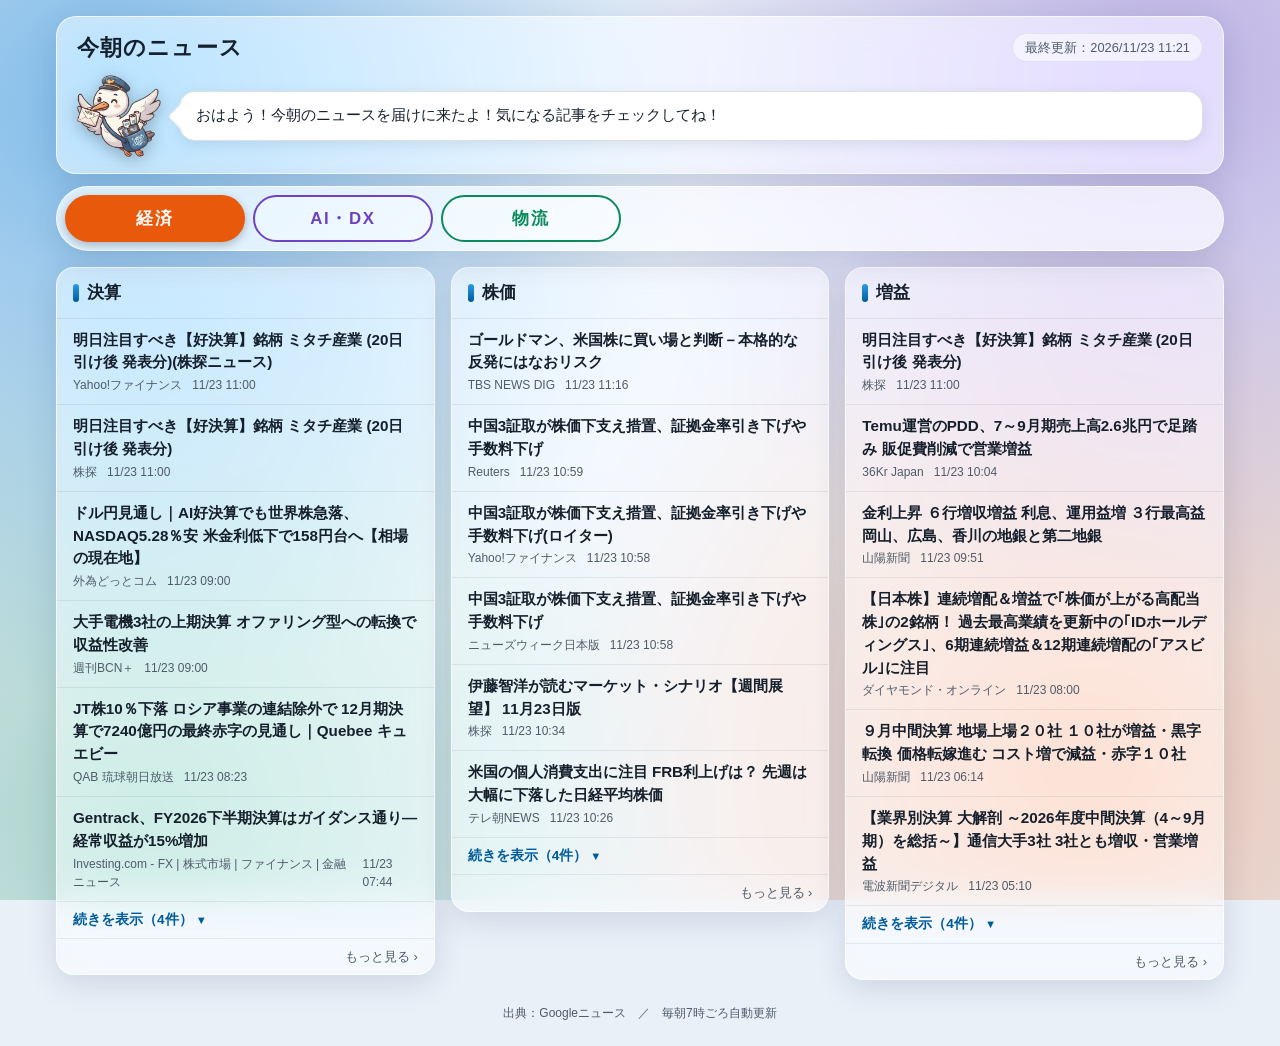
==== public/index.html @ 14b3b337 "ニュースを更新 (2026-11-23 11:21)" ====
<!doctype html>
<html lang="ja">
<head>
<meta charset="utf-8">
<meta name="viewport" content="width=device-width, initial-scale=1">
<title>今朝のニュース</title>
<link rel="stylesheet" href="style.css">
</head>
<body>
<header class="site-header">
  <div class="inner">
    <div class="header-top">
      <div class="titles">
        <h1>今朝のニュース</h1>
      </div>
      <p class="updated">最終更新：2026/11/23 11:21</p>
    </div>
    <div class="brand">
      <img class="character" src="character.png" alt="" width="286" height="281">
      <div class="bubble"><p>おはよう！今朝のニュースを届けに来たよ！気になる記事をチェックしてね！</p></div>
    </div>
  </div>
</header>
<style>
#tab0:checked ~ #panel-tab0 { display: grid; }
#tab0:checked ~ .tab-bar label[for=tab0] { background: var(--tab-color); color: #fff; box-shadow: 0 3px 10px rgba(0, 0, 0, 0.25); }
#tab0:focus-visible ~ .tab-bar label[for=tab0] { outline: 3px solid var(--tab-color); outline-offset: 2px; }
#tab1:checked ~ #panel-tab1 { display: grid; }
#tab1:checked ~ .tab-bar label[for=tab1] { background: var(--tab-color); color: #fff; box-shadow: 0 3px 10px rgba(0, 0, 0, 0.25); }
#tab1:focus-visible ~ .tab-bar label[for=tab1] { outline: 3px solid var(--tab-color); outline-offset: 2px; }
#tab2:checked ~ #panel-tab2 { display: grid; }
#tab2:checked ~ .tab-bar label[for=tab2] { background: var(--tab-color); color: #fff; box-shadow: 0 3px 10px rgba(0, 0, 0, 0.25); }
#tab2:focus-visible ~ .tab-bar label[for=tab2] { outline: 3px solid var(--tab-color); outline-offset: 2px; }
</style>
<input type="radio" name="tabs" id="tab0" class="tab-radio" checked>
<input type="radio" name="tabs" id="tab1" class="tab-radio">
<input type="radio" name="tabs" id="tab2" class="tab-radio">
<nav class="tab-bar"><div class="inner"><label for="tab0" class="tab" style="--tab-color: #e8590c">経済</label><label for="tab1" class="tab" style="--tab-color: #6f42c1">AI・DX</label><label for="tab2" class="tab" style="--tab-color: #0b8a5a">物流</label></div></nav>
<main class="grid panel" id="panel-tab0">
<section class="card"><h2 class="card-title">決算</h2><ul class="news-list"><li><a href="https://news.google.com/rss/articles/CBMihwFBVV95cUxOMTBiRkJycVFycno4RndSb3BCSGtJcHBLV0JFZDVwbDcxanltdVJ2Rm1aLThJQm1XVlQybzVyaDg0aUN4S0FQczZBVVJDNVBOY20xNFJ0LW5udjV6aUFkYlk2bTB4Mmd3Y1ZBS0Zmd2Q0WXNkLVk2cldIZWNFV1JkanZkZTRabGs?oc=5" target="_blank" rel="noopener"><span class="headline">明日注目すべき【好決算】銘柄 ミタチ産業 (20日引け後 発表分)(株探ニュース)</span><span class="meta"><span class="source">Yahoo!ファイナンス</span><time>11/23 11:00</time></span></a></li><li><a href="https://news.google.com/rss/articles/CBMiUkFVX3lxTE9mMnpaVTZGVjdyZS0tdXRya0ZuTFpDOTY1ZldocFZzWTNnampqOGpfYzNFaXdka0ZJZzhlbmppcUgwMjBOUG4weUJKRlpmWEFNX0E?oc=5" target="_blank" rel="noopener"><span class="headline">明日注目すべき【好決算】銘柄 ミタチ産業 (20日引け後 発表分)</span><span class="meta"><span class="source">株探</span><time>11/23 11:00</time></span></a></li><li><a href="https://news.google.com/rss/articles/CBMiY0FVX3lxTE9PRlhjNk44QjdXVEZuSVR3RTZ0NGQ1SmdNLURkUHlLTGhKZ3RXYy1Ndk1JUUFqMDAxS2hSeGgxV3NKcHkxVDEtaHZ4blFJcTgxS3JBcWNEUmRuUE9tR2pYanh1VQ?oc=5" target="_blank" rel="noopener"><span class="headline">ドル円見通し｜AI好決算でも世界株急落、NASDAQ5.28％安 米金利低下で158円台へ【相場の現在地】</span><span class="meta"><span class="source">外為どっとコム</span><time>11/23 09:00</time></span></a></li><li><a href="https://news.google.com/rss/articles/CBMieEFVX3lxTE1jX3RMbVVkRThKT3FVb1NWdGZreUhTUE9WUjFvN195SS1oR0dacVdtMWRHTE43T1VybjkzeDYwRDRNUnp3NjBuTDV2OVZiMmdRbVRVMlA4N1Q2OXFIbC1iWGhDSmtydXVrbXRWbmhIX2pKSFI3Q281Vg?oc=5" target="_blank" rel="noopener"><span class="headline">大手電機3社の上期決算 オファリング型への転換で収益性改善</span><span class="meta"><span class="source">週刊BCN＋</span><time>11/23 09:00</time></span></a></li><li><a href="https://news.google.com/rss/articles/CBMiWEFVX3lxTE5QamN4X0JRSlVSYUw4MHU2YmRzNnJpX3VjRkc0NVg4RmdZWm9FQVlZQ1BDckpWMV91aVZYcXk1YnlIQVFIdDUwRmpqcWdwQU81VzZiTC14TWQ?oc=5" target="_blank" rel="noopener"><span class="headline">JT株10％下落 ロシア事業の連結除外で 12月期決算で7240億円の最終赤字の見通し｜Quebee キュエビー</span><span class="meta"><span class="source">QAB 琉球朝日放送</span><time>11/23 08:23</time></span></a></li><li><a href="https://news.google.com/rss/articles/CBMib0FVX3lxTE9mTDZHZk1QUC11ejNFTzNFWHgyRk5uZ2FLLTNONEpReEExZ2tiQ0huNk5TVXB6ZkF3cXRSOVVtQ3hRa0NFczV4WjRPMnBudmR1dWNoZ1E1ZUd5Vkx6SGl0LXBsTnVtYmVsZEFSXzM2bw?oc=5" target="_blank" rel="noopener"><span class="headline">Gentrack、FY2026下半期決算はガイダンス通り―経常収益が15%増加</span><span class="meta"><span class="source">Investing.com - FX | 株式市場 | ファイナンス | 金融ニュース</span><time>11/23 07:44</time></span></a></li></ul><details class="rest"><summary>続きを表示（4件）</summary><ul class="news-list"><li><a href="https://news.google.com/rss/articles/CBMif0FVX3lxTE90TUYtZFN1ZHJnZWJubnVsTC12cHF2bk54Y1FQa2lSaTdnRm5TMFF2VXlNUENZRzFSVXNtVEZqMURJcl9UaldPRy1qLW81LU55WnVtNGJnanYxUU5EQzViRkN4UjNzdk1Bb2F0bC1CeUlrS2RCNTJmc05WMDJpVVU?oc=5" target="_blank" rel="noopener"><span class="headline">【令和6年度決算】人口1人当たりの地方税収、全国平均を上回るのは5都府県だけ 税目別に見ると都道府県の差の大きさに違いはあるのか（LIMO）</span><span class="meta"><span class="source">Yahoo!ニュース</span><time>11/23 06:20</time></span></a></li><li><a href="https://news.google.com/rss/articles/CBMiUkFVX3lxTE1Ec0lWQlRIcnIycUpLd2NvU09tQ1VpTHJMZnVXLV9ZRFpIajE1RUJfY1dxbE5iUVA3bjR3RFh5OHQwRzdZZ2t5QWhieFRwY1BXZ1E?oc=5" target="_blank" rel="noopener"><span class="headline">９月中間決算 地場上場２０社 １０社が増益・黒字転換 価格転嫁進む コスト増で減益・赤字１０社</span><span class="meta"><span class="source">山陽新聞</span><time>11/23 06:14</time></span></a></li><li><a href="https://news.google.com/rss/articles/CBMiUkFVX3lxTE5wMjZTVDZDVXB0ZkdsWU9XWVFyUmpCZ0pKQUpQRmNXb3lpa1Fid0hDRGJTcEZYV3lGV3lpZ0dLYk5GOWhvVWh2UHRLUS0tR2hWR1E?oc=5" target="_blank" rel="noopener"><span class="headline">【業界別決算 大解剖 ～2026年度中間決算（4～9月期）を総括～】情報サービス各社 AI・セキュリティーが業績けん引</span><span class="meta"><span class="source">電波新聞デジタル</span><time>11/23 05:33</time></span></a></li><li><a href="https://news.google.com/rss/articles/[base64]?oc=5" target="_blank" rel="noopener"><span class="headline">【業界別決算 大解剖 ～2026年度中間決算（4～9月期）を総括～】AI需要 電機・IT各社の業績けん引</span><span class="meta"><span class="source">電波新聞デジタル</span><time>11/23 05:09</time></span></a></li></ul></details><a class="more" href="https://news.google.com/search?q=%E6%B1%BA%E7%AE%97&amp;hl=ja&amp;gl=JP&amp;ceid=JP:ja" target="_blank" rel="noopener">もっと見る ›</a></section>
<section class="card"><h2 class="card-title">株価</h2><ul class="news-list"><li><a href="https://news.google.com/rss/articles/CBMidEFVX3lxTE1lMGcxYzRDMHVDemhlUjRydHZ4RHRkOG85RXZhWTFBMHYzR1lEeFZnVHA2Qzg0REdlX0Y1V0c1UlBuQVFlcTRiMGloTXUzYWJ6THpaRWtBbWgxek4wRkZsRnFMM1BGVkF1UURpc0o2b0EyOEZQ?oc=5" target="_blank" rel="noopener"><span class="headline">ゴールドマン、米国株に買い場と判断－本格的な反発にはなおリスク</span><span class="meta"><span class="source">TBS NEWS DIG</span><time>11/23 11:16</time></span></a></li><li><a href="https://news.google.com/rss/articles/CBMikAFBVV95cUxNVElWTzQxREkzLXN2amVqcEFtY0JBVmktb2twbGlna2wwekY2bWRqRFRCa0RNaS1vNVN1cWVDZEdLQlFuLTcyaFNNblo1SWFmRnZ1dGlOS1BJT1BWVkhYZ0hsNGs5eDhYZnV5VXJlb3JxajlFWFlhRnJpTW16OUQ2eFE5d3pqdlJNOUxWV0FaRHc?oc=5" target="_blank" rel="noopener"><span class="headline">中国3証取が株価下支え措置、証拠金率引き下げや手数料下げ</span><span class="meta"><span class="source">Reuters</span><time>11/23 10:59</time></span></a></li><li><a href="https://news.google.com/rss/articles/CBMihwFBVV95cUxQblo5OUxqYl9PbFhRZW5tVEJISHBoSHhudWVsLXVOY19OUE1aaUN5ZnFPNzhXaDN3Mk9DdVVQX0RGUDVUTEVEWkpqSnM4NlctVXpOTXU1Nnkzd3pIaU4wNFBlRkJDN2tYN08xcXBOVWpCMjR1REJfSVczZElfaTFad2cza0ctbEE?oc=5" target="_blank" rel="noopener"><span class="headline">中国3証取が株価下支え措置、証拠金率引き下げや手数料下げ(ロイター)</span><span class="meta"><span class="source">Yahoo!ファイナンス</span><time>11/23 10:58</time></span></a></li><li><a href="https://news.google.com/rss/articles/CBMiWkFVX3lxTE1PNGhWR3dncGxsUHJDSkpoSXMyRUE1QTg1OUZtMVhNSm9mMDI3MEg2Q2N2OFU4cllTeTd6ZGxKVkxRM1Rud3dYNkxOWDVfR251MWF0cDc5YVNKZw?oc=5" target="_blank" rel="noopener"><span class="headline">中国3証取が株価下支え措置、証拠金率引き下げや手数料下げ</span><span class="meta"><span class="source">ニューズウィーク日本版</span><time>11/23 10:58</time></span></a></li><li><a href="https://news.google.com/rss/articles/CBMiYEFVX3lxTE0wejFUTkl6UnBGdU9RZFZPRmdVRXktTXNnWnBLNDJ1V0NuZlRWZmRlSjRMS2pEdkRta3YzOFZtXzdyamg5TlM1NmhCR0pjdkpEQ2FEejF0TmMyeFB2OUJoVA?oc=5" target="_blank" rel="noopener"><span class="headline">伊藤智洋が読むマーケット・シナリオ【週間展望】 11月23日版</span><span class="meta"><span class="source">株探</span><time>11/23 10:34</time></span></a></li><li><a href="https://news.google.com/rss/articles/CBMickFVX3lxTE9Yd01TcXQ2X3NYd2xOOHlXRmdkVE9ob0k5T0FDeUR0c3o0MDNZYUdqajh0dEw3NVhiOWNIS0JDc2NsQ1AzZnQxMHpoajhtNWk3QmlEZTdYNlVLTUp5ZWMtTEZSajlkNl9wemZUaU9MNlU3dw?oc=5" target="_blank" rel="noopener"><span class="headline">米国の個人消費支出に注目 FRB利上げは？ 先週は大幅に下落した日経平均株価</span><span class="meta"><span class="source">テレ朝NEWS</span><time>11/23 10:26</time></span></a></li></ul><details class="rest"><summary>続きを表示（4件）</summary><ul class="news-list"><li><a href="https://news.google.com/rss/articles/CBMidEFVX3lxTE1TQVE1QV9pWnNyZmJBMVk2dHFqbzNtbU1ld2RNQzZ1d1NFNElCdjRBcTFUTWRlZjZ6c2R0NmMtN1lFVGEtc002TmcyTkJVdXdVYTU4ZGJJYUxtekVDZ2c2aVg2c09nUlBNUGlidU9mMkJPZ282?oc=5" target="_blank" rel="noopener"><span class="headline">韓国のCurocell、国産CAR-T「Rimcato」12月の健康保険適用で株価ストップ高</span><span class="meta"><span class="source">BigGo ファイナンス</span><time>11/23 09:56</time></span></a></li><li><a href="https://news.google.com/rss/articles/CBMidEFVX3lxTFBzV2dJaEdMMDkxZi1ZMnUyQXNnZ2gwMy1ZLVhsZDJmbldjRXZJQ1hUMnYtamxscU4tenBoTHJhMk1SLUtocjFvSEU1SThGTnUxYUMyS2MxYjI1VTR1bG9oOWVjYS1RNms0TUZ4OVVFYlYyNnlk?oc=5" target="_blank" rel="noopener"><span class="headline">韓国電力、152万件の記録流出で株価3.3%安 市場全体の下落に追い打ち</span><span class="meta"><span class="source">BigGo ファイナンス</span><time>11/23 09:55</time></span></a></li><li><a href="https://news.google.com/rss/articles/CBMiaEFVX3lxTFBaUm1UQVBRNC1vcnVyU0YxQmJRZVdSUldyQlhWMnlGd3NfQ1Q2Ym1NQS1QZlVSUEJyakVFSTd1aHFxWnU2X3dLTkNtSVBmUWRiQlpCZDcxZlZPcXdhaGYtNjVUd3NDWDVV?oc=5" target="_blank" rel="noopener"><span class="headline">米国の個人消費支出に注目 FRB利上げは？ 先週は大幅に下落した日経平均株価</span><span class="meta"><span class="source">HOME広島ホームテレビ</span><time>11/23 09:14</time></span></a></li><li><a href="https://news.google.com/rss/articles/CBMidEFVX3lxTFBxOTNxWFcydy1rMy01MkFNZ0RUNl9YUEdfUTN4TVJjWVE2TU8yWVplRi1sOFBuZ3MySDk1OUpMR2g3aDNIaGpXSnFlVVlEcFVnM2pJbE9CS2JfbFRRWXlyVUtkWDBZNVJ3M0ZzeGtKdGpQMHRn?oc=5" target="_blank" rel="noopener"><span class="headline">KB証券、韓国のLG目標株価を13万ウォンに下方修正…「株価に反映されたROE 6.1%、目標下限を下回る」</span><span class="meta"><span class="source">BigGo ファイナンス</span><time>11/23 09:05</time></span></a></li></ul></details><a class="more" href="https://news.google.com/search?q=%E6%A0%AA%E4%BE%A1&amp;hl=ja&amp;gl=JP&amp;ceid=JP:ja" target="_blank" rel="noopener">もっと見る ›</a></section>
<section class="card"><h2 class="card-title">増益</h2><ul class="news-list"><li><a href="https://news.google.com/rss/articles/CBMiUkFVX3lxTE9mMnpaVTZGVjdyZS0tdXRya0ZuTFpDOTY1ZldocFZzWTNnampqOGpfYzNFaXdka0ZJZzhlbmppcUgwMjBOUG4weUJKRlpmWEFNX0E?oc=5" target="_blank" rel="noopener"><span class="headline">明日注目すべき【好決算】銘柄 ミタチ産業 (20日引け後 発表分)</span><span class="meta"><span class="source">株探</span><time>11/23 11:00</time></span></a></li><li><a href="https://news.google.com/rss/articles/CBMiO0FVX3lxTE5UWFVpV0lJOEk0QW5xSEQ4OHNDbGRicWxXdnp2MFBLODNoM1hYUldvTzRWTXFsaTU3MFRF?oc=5" target="_blank" rel="noopener"><span class="headline">Temu運営のPDD、7～9月期売上高2.6兆円で足踏み 販促費削減で営業増益</span><span class="meta"><span class="source">36Kr Japan</span><time>11/23 10:04</time></span></a></li><li><a href="https://news.google.com/rss/articles/CBMiUkFVX3lxTE5BZEdraWFSWEpDbHlrOHA3NGFnUlJPT1RqcTVYSlduczBiVjl4MmpsSkVxQnBnOWlrZXVFS2RHaVVCMDJ2SFhOZHdXWXlQWTN5aGc?oc=5" target="_blank" rel="noopener"><span class="headline">金利上昇 ６行増収増益 利息、運用益増 ３行最高益 岡山、広島、香川の地銀と第二地銀</span><span class="meta"><span class="source">山陽新聞</span><time>11/23 09:51</time></span></a></li><li><a href="https://news.google.com/rss/articles/CBMiU0FVX3lxTFBDanFCaTdUTkN1ZjdkY09YRElwUjBYUlVKS2t4dGpYamVzMHk1S3dwNlloeUdvVVowYTNxR09rZGlrQmV0YW5oazJUbVdpZFJiRDlJ?oc=5" target="_blank" rel="noopener"><span class="headline">【日本株】連続増配＆増益で｢株価が上がる高配当株｣の2銘柄！ 過去最高業績を更新中の｢IDホールディングス｣、6期連続増益＆12期連続増配の｢アスビル｣に注目</span><span class="meta"><span class="source">ダイヤモンド・オンライン</span><time>11/23 08:00</time></span></a></li><li><a href="https://news.google.com/rss/articles/CBMiUkFVX3lxTE1Ec0lWQlRIcnIycUpLd2NvU09tQ1VpTHJMZnVXLV9ZRFpIajE1RUJfY1dxbE5iUVA3bjR3RFh5OHQwRzdZZ2t5QWhieFRwY1BXZ1E?oc=5" target="_blank" rel="noopener"><span class="headline">９月中間決算 地場上場２０社 １０社が増益・黒字転換 価格転嫁進む コスト増で減益・赤字１０社</span><span class="meta"><span class="source">山陽新聞</span><time>11/23 06:14</time></span></a></li><li><a href="https://news.google.com/rss/articles/[base64]?oc=5" target="_blank" rel="noopener"><span class="headline">【業界別決算 大解剖 ～2026年度中間決算（4～9月期）を総括～】通信大手3社 3社とも増収・営業増益</span><span class="meta"><span class="source">電波新聞デジタル</span><time>11/23 05:10</time></span></a></li></ul><details class="rest"><summary>続きを表示（4件）</summary><ul class="news-list"><li><a href="https://news.google.com/rss/articles/CBMiRkFVX3lxTE9URXVFb1BveXdTNlg0MHpzb1JGTEZOaGEyak1ZSkV3ejhpX0tKeTcyd3p6dEZsaG8wbmpycGtZeDZLTVVYYnc?oc=5" target="_blank" rel="noopener"><span class="headline">不動産シンハ、ＤＣ建設用地売却で３Ｑ大幅増益</span><span class="meta"><span class="source">NNAアジア</span><time>11/23 00:00</time></span></a></li><li><a href="https://news.google.com/rss/articles/CBMiRkFVX3lxTE5KZWFYSmlWa1NndlVsbkpRcTBveE9JWlh5YzVmek45cHhSVHpBZUdnbmN5ay1fVG90bWtxcy1NMmlEUzBMMnc?oc=5" target="_blank" rel="noopener"><span class="headline">豆乳ビタソイ、９月中間期は８％増益</span><span class="meta"><span class="source">NNAアジア</span><time>11/23 00:00</time></span></a></li><li><a href="https://news.google.com/rss/articles/CBMiRkFVX3lxTE9paHZqdlZaQ2VEc1JWTDQ3X25Iek1RTER3Z01RV1NmWWtoQzlTaVZIaGJQZkxSNlpyUTVWeWFhaUZ6NlpVT0E?oc=5" target="_blank" rel="noopener"><span class="headline">ササ中間期は大幅増益、香港・マカオ好調</span><span class="meta"><span class="source">NNAアジア</span><time>11/23 00:00</time></span></a></li><li><a href="https://news.google.com/rss/articles/CBMiYEFVX3lxTFBiVGJ2eTVtdjMwR0MyM25kQUtrMDdmNzZfaFMtU2xoMkREaDAwc0I2WFpneVdFN1BkN0lUaktCNXhoQm5kZ0RaMm83RS1FRFVvYng1X1F0ZEJyVnJLX1lESw?oc=5" target="_blank" rel="noopener"><span class="headline">10万円以下で買える、増収増益＆低PBR〔第2弾〕27社 ＜割安株特集＞</span><span class="meta"><span class="source">株探</span><time>11/22 19:30</time></span></a></li></ul></details><a class="more" href="https://news.google.com/search?q=%E5%A2%97%E7%9B%8A&amp;hl=ja&amp;gl=JP&amp;ceid=JP:ja" target="_blank" rel="noopener">もっと見る ›</a></section>
</main>
<main class="grid panel" id="panel-tab1">
<section class="card"><h2 class="card-title">物流 DX</h2><ul class="news-list"><li><a href="https://news.google.com/rss/articles/CBMiakFVX3lxTFBaWkJoTzBkY0wwa3k1OFdMTl9RTkVLbjBHem5QTFdjU21DdUkzNUpiNHNzX3dDM2ZLM182OEYwRjdldWxpZS1hU1ZMUkNoeXJ1Y3ZBelk2d0JqbzhOejNkcGNVRlg0SEZQS2c?oc=5" target="_blank" rel="noopener"><span class="headline">渡邉 健一郎：物流DXはなぜ現場で定着しないのか ｜ CTC総研 ｜ CTC</span><span class="meta"><span class="source">CTC - 伊藤忠テクノソリューションズ</span><time>11/20 18:00</time></span></a></li><li><a href="https://news.google.com/rss/articles/CBMiSkFVX3lxTE95OExKZ19NSF9neVZoYUQwOUdELXlfbE04TU9idHFPb2xoMGk4Q3NfN3cwMEkxalo4T2RZSGxNRktSMW9NX1lESS1B?oc=5" target="_blank" rel="noopener"><span class="headline">鴻池運輸、ICT3組織を京橋に集約しDX推進</span><span class="meta"><span class="source">LOGISTICS TODAY</span><time>11/20 14:33</time></span></a></li><li><a href="https://news.google.com/rss/articles/CBMiR0FVX3lxTFBwMzA5dnhjamMtTEduV2VYN3ZQRDZaSnZJZkFta1hjMllUOFRla1hieHNZelVsdklLS0pwZTN0Q0x5QVRZOUZF?oc=5" target="_blank" rel="noopener"><span class="headline">日本フォークリフトトラック市場、2035年に63億7,340万米ドルへ拡大予測｜物流DX・電動化・自動運転技術が変える次世代物流インフラの成長戦略</span><span class="meta"><span class="source">Newscast.jp</span><time>11/19 11:05</time></span></a></li><li><a href="https://news.google.com/rss/articles/[base64]?oc=5" target="_blank" rel="noopener"><span class="headline">EXOTEC NIHON、物流DXとセキュリティー対策を両立 安定運用を支援</span><span class="meta"><span class="source">ｄメニューニュース</span><time>11/17 12:30</time></span></a></li><li><a href="https://news.google.com/rss/articles/CBMibEFVX3lxTE04OHI2Vm1oWDJTQ3Q5LTIyMURaTGU4RHJTYjMzR2RNazhvbzlxSFJEOHp5N3FwN3BmUnBvMmtKRTJIMGFaLW9rdS1QMnlBeF9rNmhuQ1Z2MDk5RnBFQVNuNW9yNXV4TXM1a056eQ?oc=5" target="_blank" rel="noopener"><span class="headline">清水建設、物流DXでムダを排除 「トーチタワー」の現場で効果確認</span><span class="meta"><span class="source">日本経済新聞</span><time>11/17 05:00</time></span></a></li><li><a href="https://news.google.com/rss/articles/CBMiSkFVX3lxTE5mX2c3NFZKOXl6Wmx4MVhyQld0YnZhU2N4RFdqa2IwbV9DU0RNTHJFTzdmR19ZWFF1cXlubElPeldfY3NsT08zUmd3?oc=5" target="_blank" rel="noopener"><span class="headline">物流DX、国交省「何のための改革か」を問い直す</span><span class="meta"><span class="source">LOGISTICS TODAY</span><time>10/29 16:00</time></span></a></li></ul><details class="rest"><summary>続きを表示（4件）</summary><ul class="news-list"><li><a href="https://news.google.com/rss/articles/CBMiREFVX3lxTE9NZkM5TFpycl9Ea1duZF93WjVsN3VqYWVxUXBsRTVNSUJmaEpEU0piclREZDg3NkJZbzFmYmxpMzE1TXl6?oc=5" target="_blank" rel="noopener"><span class="headline">セーフィー、「物流DX未来会議2026」に登壇</span><span class="meta"><span class="source">セーフィー株式会社</span><time>10/27 16:00</time></span></a></li><li><a href="https://news.google.com/rss/articles/CBMiREFVX3lxTFA4V3R0emlpZFlsWkpKVW9kNkF5a2RNdFFuLW44WVRERmRtN2o3NG90NEtFS3VHY19DLW4wSElKTkRCb1ow?oc=5" target="_blank" rel="noopener"><span class="headline">セーフィー、「第4回物流DX会議2026」に登壇 映像プラットフォームによる物流現場AXの実践を紹介</span><span class="meta"><span class="source">セーフィー株式会社</span><time>10/27 16:00</time></span></a></li><li><a href="https://news.google.com/rss/articles/CBMiSkFVX3lxTFBhMWFNblhpWkRpaXpMX2NwRDZ3WDUzNjN0eVRNa1FsTC1iM2xneTJFa0R5bTU2MVdONnBxalJqSVowOHQ4eEQyZURB?oc=5" target="_blank" rel="noopener"><span class="headline">第4回物流DX会議、実装の壁を越えるための3日間</span><span class="meta"><span class="source">LOGISTICS TODAY</span><time>10/26 16:00</time></span></a></li><li><a href="https://news.google.com/rss/articles/CBMiTEFVX3lxTE5kTWc1QkF2a0xKa3hNcGI2NU5QOWtkQjZ5WGc5UmtlXzhoRHpaUjlxNFY2dGtiYVZOU1lyYXUtb1JqSlBOUkVlMEZuSnI?oc=5" target="_blank" rel="noopener"><span class="headline">工場内DXの次に来る波とは？ 「運べない時代」に立ち向かう製造業の戦略</span><span class="meta"><span class="source">株式会社Hacobu</span><time>10/07 16:00</time></span></a></li></ul></details><a class="more" href="https://news.google.com/search?q=%E7%89%A9%E6%B5%81%20DX&amp;hl=ja&amp;gl=JP&amp;ceid=JP:ja" target="_blank" rel="noopener">もっと見る ›</a></section>
<section class="card"><h2 class="card-title">生成AI</h2><ul class="news-list"><li><a href="https://news.google.com/rss/articles/CBMiakFVX3lxTE5xZl94U2hVenFEcnJ2bElEWlo1Q09GTXYwdEkyS0I5czJWWk1GZWZ1MHRTOTgwVE9NVHo3dFdtMVJ4am4yLVFBWlRBZkR5R2EySnBQNURocHY4azc3UnJkTHZKRjhVV084Y2c?oc=5" target="_blank" rel="noopener"><span class="headline">【TOPIX100の100社を調査】就活のES・選考での生成AIの使い方の記載は、新卒採用ページを読めた81社で見つけられず。AI面接を選考に入れると明記した社は5社</span><span class="meta"><span class="source">PR TIMES</span><time>11/23 11:00</time></span></a></li><li><a href="https://news.google.com/rss/articles/[base64]?oc=5" target="_blank" rel="noopener"><span class="headline">NC AI、ゲーム開発者の交流イベント開催へ　100人超が申し込み</span><span class="meta"><span class="source">Chosunbiz</span><time>11/23 10:35</time></span></a></li><li><a href="https://news.google.com/rss/articles/CBMibEFVX3lxTE9OdVVGMHh1R3BESlBDSHB5M1k4cWRlbUNmQVZHTzB5T2JwMGNpS2FmMFUwRlFHSnJPMXFtdWZwMXdhMlVZNzRUMVV5cms1dHY0RkdBTXZ2UU1JX2tFeUVsMkg0ckVmc2wzcklRag?oc=5" target="_blank" rel="noopener"><span class="headline">Z世代の約半数が「自分のペースで学べる学校」を希望！さらに44.7％が生成AIに悩み相談！？令和の若者が求める理想の学校とは？</span><span class="meta"><span class="source">株式会社ワカモノリサーチ</span><time>11/23 10:00</time></span></a></li><li><a href="https://news.google.com/rss/articles/CBMibkFVX3lxTE51WERSaXN1bXU1WDg1b25ON3lOQW51VWhPWURXUEl5aVNsR2xxYnVVVktMLXhZMEtiNVNHeldzdzF2MVduRlFBYUFKbGxyelktd0JfY3dpWFZfS2plNVAxMUZnMF9hcklPbkVMWGN3?oc=5" target="_blank" rel="noopener"><span class="headline">答えを教えないソクラテス式AI家庭教師スキル「Socratic Tutor」、初代iPad Airで160億パラメータのAIが動く「smolmaxxing」など生成AI技術5つを解説（生成AIウィークリー）</span><span class="meta"><span class="source">au Webポータル</span><time>11/23 09:41</time></span></a></li><li><a href="https://news.google.com/rss/articles/CBMigAFBVV95cUxNNjQ0dFcyVllwNGhqcTdxWU9vT1R0Z1BnTEF5Zm44V0dMcnRXdXRRNGljVHVnM1NSczdhRWhvb2RDVWRxY18tRDdnb204UlJBUDNyb05DcG5GWkpIZUd2aVdnUG90aGtJdkpYU0JHeTZtcWphd1p4Qk9zcGE3WjRTeQ?oc=5" target="_blank" rel="noopener"><span class="headline">答えを教えないソクラテス式AI家庭教師スキル「Socratic Tutor」、初代iPad Airで160億パラメータのAIが動く「smolmaxxing」など生成AI技術5つを解説（生成AIウィークリー）</span><span class="meta"><span class="source">UQライフ</span><time>11/23 09:41</time></span></a></li><li><a href="https://news.google.com/rss/articles/CBMiekFVX3lxTE83OTFJOWpJeDJfd1hXdEVoZHdONExuZmd1M2hXM0ZTeE1CQ1pXRFZnZzdmX2NEMi02WXFBejdUTmdUUWpqeGN6YjM5WnE2X3YxWi1ZdWxsZG1VVVZwTjB2SzNsN0kyU3FVaE1MaThUME5zc192UU5iakNn?oc=5" target="_blank" rel="noopener"><span class="headline">【無料配布】AI時代に「介在価値」を伝える職務経歴書サンプルを公開。＜BtoBビジネス全6職＞</span><span class="meta"><span class="source">イザ！</span><time>11/23 09:30</time></span></a></li></ul><details class="rest"><summary>続きを表示（4件）</summary><ul class="news-list"><li><a href="https://news.google.com/rss/articles/CBMiWkFVX3lxTFBlMjRTUXhwd0NMQ2pUN3FSanRuZVlFVXFVeTVBTUREdUVCUlp1NXM5OEh3bUFrU1hKQ0FwOTFOSDdnT2x4dVV4M3hsU1dKZlp5dTFrcEdldGJfUQ?oc=5" target="_blank" rel="noopener"><span class="headline">無料の画像生成AI「MiniMax H3-Image」はここがすごい Nano Bananaのようなモデルがローカルで動くのが当たり前に (1/4)</span><span class="meta"><span class="source">ASCII.jp</span><time>11/23 07:00</time></span></a></li><li><a href="https://news.google.com/rss/articles/CBMiRkFVX3lxTFBvWksyeW1acTU5aE05ZW8wR3Y0YlVtUXNHWi1sbGhjQnBKSzRCV0lKYzVkUGVQd0U5ZWY2ZWFiVmhKb19ackE?oc=5" target="_blank" rel="noopener"><span class="headline">「生成AIは宿題の意義を終わらせた？」「8割超がAIは間違えると認識」「巨大IT企業への経産相評価案」など、週刊出版ニュースまとめ＆コラム #741（2026年11月15日～21日）</span><span class="meta"><span class="source">HON.jp</span><time>11/23 06:02</time></span></a></li><li><a href="https://news.google.com/rss/articles/CBMiUkFVX3lxTE1OVTVjblRKSTNGTXVnamIxZ0liMnJxajNOR0ZxV1ItUnJaaEpFN2tydm5vVXM3cExxQm9NUkJleGxLYndldHp5NWNkdC1OODNUM3c?oc=5" target="_blank" rel="noopener"><span class="headline">AI時代の業務改革は「自動化」ではなく「再設計」から始めよ ただ仕事を速くしても、新たな価値は生まれない | ビジネススキル</span><span class="meta"><span class="source">DIAMOND ハーバード・ビジネス・レビュー</span><time>11/23 06:00</time></span></a></li><li><a href="https://news.google.com/rss/articles/CBMiVkFVX3lxTE1Od1pycWczT01yblR1b1hCeHMwLTZzQ1c0NXpiR0dsMG1hcmV4RmlfM1JhNVI1dzZLVkhVeHpBN0Mza3lxZFQtVXhOOEtNYk01WnhtNXJ3?oc=5" target="_blank" rel="noopener"><span class="headline">AIに夢を取られたくない</span><span class="meta"><span class="source">西日本新聞me</span><time>11/23 06:00</time></span></a></li></ul></details><a class="more" href="https://news.google.com/search?q=%E7%94%9F%E6%88%90AI%20-%E3%83%9D%E3%83%AB%E3%83%8E%20-%E5%BD%BC%E5%A5%B3%20-%E5%A4%89%E6%85%8B%20-%E3%82%A2%E3%83%80%E3%83%AB%E3%83%88%20-%E3%82%A8%E3%83%AD&amp;hl=ja&amp;gl=JP&amp;ceid=JP:ja" target="_blank" rel="noopener">もっと見る ›</a></section>
<section class="card"><h2 class="card-title">DX推進</h2><ul class="news-list"><li><a href="https://news.google.com/rss/articles/CBMiSkFVX3lxTE95OExKZ19NSF9neVZoYUQwOUdELXlfbE04TU9idHFPb2xoMGk4Q3NfN3cwMEkxalo4T2RZSGxNRktSMW9NX1lESS1B?oc=5" target="_blank" rel="noopener"><span class="headline">鴻池運輸、ICT3組織を京橋に集約しDX推進</span><span class="meta"><span class="source">LOGISTICS TODAY</span><time>11/20 14:33</time></span></a></li><li><a href="https://news.google.com/rss/articles/CBMif0FVX3lxTE5WdlBJNXdCWWpjT3NwZFV4dVZDcGxuM3hiVGFTRlBKbHB1bW9FTnVjOHZYSWJXRWNvc2RMR1YtTWhVNzVmMS1WNEhGRFVESFo5bndLRVpMY19xR1dKaGk1d1hQd1JLSnE2ckM3YjJtaDNIajV0dng1dEN4VGpucFE?oc=5" target="_blank" rel="noopener"><span class="headline">「DXは内製すべき？外注すべき？失敗しないDX推進体制の作り方」を公開（株式会社クラウドワークスコンサルティング）</span><span class="meta"><span class="source">Yahoo!ニュース</span><time>11/20 11:39</time></span></a></li><li><a href="https://news.google.com/rss/articles/CBMiakFVX3lxTE96U1F4RUFYYmQ3dmswOV9hRUl4SFRHOVZFSXhFSldJd1dMU2dzTmZxVGY2ZDVsZnNjVmZZNzZfYUNBMXlKVnNPTXVoQXR1c3lEM2pwTFdrSWVwMzNzdU85X0hGOEFoQS1wY1E?oc=5" target="_blank" rel="noopener"><span class="headline">ほくでん情報テクノロジー、北海道から企業の事業継続とDX推進を支える H-IXデータセンターがIaaSサービス「H-IXクラウド」を提供開始</span><span class="meta"><span class="source">PR TIMES</span><time>11/20 10:00</time></span></a></li><li><a href="https://news.google.com/rss/articles/CBMidkFVX3lxTE1JMm9rMWFkMEVjTVh6Q2hHcVctVF9qUmhIZFpqdHN2WlJBRjJFYTlnR0NPWDZXOUl2WGpUYTh2QzZQTkNqcVR2WTNUM3lnY1RwUlg2WkpkdHh3S29GeTNCV0RtTkVPcXJOZGJXWXc0cHNlQXBreHc?oc=5" target="_blank" rel="noopener"><span class="headline">沖縄県中南部地域、旅行計画時の検討データを活用した観光DX推進に向けた実証を開始 [ニュース]</span><span class="meta"><span class="source">デジタル行政</span><time>11/20 08:05</time></span></a></li><li><a href="https://news.google.com/rss/articles/CBMiakFVX3lxTFBwOEZxX2dURmlWTlBLX3NWUjhEVnZZTzNxYi1SZVNiM2lPYlRQUTJoR0lFR1R6SEp0R00xWkl5cHlSbGlSMjJ3YzNiUDZCT19vRi1VZFhhbjd3SWdyTVNZN3RuYl9JaktDdFE?oc=5" target="_blank" rel="noopener"><span class="headline">美容・エステ・保育の株式会社B・B・B、「DX推進方針」を策定・公表 ～AIで事務を効率化し、生まれた時間を“人に向き合う時間”へ～</span><span class="meta"><span class="source">PR TIMES</span><time>11/19 16:08</time></span></a></li><li><a href="https://news.google.com/rss/articles/CBMiakFVX3lxTE5mb25OZEgzT1QwQkVjWUk3ZUhLMjZUYnMwNW1vMlZEZ1pqWFdwaU1GOXVramY3cjlBRGhnMDhLdUpRNTctM3FCdU5JcUd0a1lseUhwZmNUV3NaT3RFcEt6N3ZONWZ4Q1gwa2c?oc=5" target="_blank" rel="noopener"><span class="headline">厚生労働省「看護現場におけるデジタルトランスフォーメーション推進実証事業（地域における看護DX推進実証事業）」への参画について</span><span class="meta"><span class="source">PR TIMES</span><time>11/19 15:00</time></span></a></li></ul><details class="rest"><summary>続きを表示（4件）</summary><ul class="news-list"><li><a href="https://news.google.com/rss/articles/CBMiakFVX3lxTE9oLTdiUVJYMDB5ejJnR01oNnNWRlN3a0liemNDeFRYRURuZ2x4SXRXTFVqVUlkS3ZGa3Nsbnd0RVlUTHdUcy1FZERMWVE1ekw5OWV6N1pYZmNaRDk0ZjBDT3F1Tk9UcGszanc?oc=5" target="_blank" rel="noopener"><span class="headline">観光庁「観光DX」第3回”Next Tourism Seminar 2026” 開催のお知らせ</span><span class="meta"><span class="source">PR TIMES</span><time>11/19 14:04</time></span></a></li><li><a href="https://news.google.com/rss/articles/CBMiakFVX3lxTE95MlRfUjdSQjU2ZmNMU0hhME0yV2NpOW94djNxaU9IejJVYUlySFF0dnVHbzBmbEc5bS1kbldpTnJvbG5WanRZdEVKZllHbFlOQnB0MzZ2dFNIektkY2tGbXM0cDhTVWhUclE?oc=5" target="_blank" rel="noopener"><span class="headline">タダノ指定サービス工場を持つ豊國車輌がDX推進を目指し、特定自主「i-Rental 点検」を導入。特定自主検査のデジタル化を進める（愛知県名古屋市）</span><span class="meta"><span class="source">PR TIMES</span><time>11/19 13:00</time></span></a></li><li><a href="https://news.google.com/rss/articles/CBMiakFVX3lxTE1uQXVlS0cyczhIbzBNb1BfRVZlYmdwWU82c1ExQnBLSVBqSTVya0xsSmhVSkJKSU5Nenp0Q2U1SUpZZHdHb0FhMnlabEZnSGhiWlpiTUg3Y2E2WFcxNEY2TlFjbER2eDJkNnc?oc=5" target="_blank" rel="noopener"><span class="headline">【調査結果・第3弾】下水道管路の維持管理、83.6％が人員・専門知識不足、83.0％が予算不足。延命保全の実行を阻む課題</span><span class="meta"><span class="source">PR TIMES</span><time>11/18 17:00</time></span></a></li><li><a href="https://news.google.com/rss/articles/CBMiX0FVX3lxTE1vRDVQTjBMb1FPc0JJc1pWMDhjR3ZSX0lGV1hySkQ3Wkh0aVM4d2thYnZVSHJuVXRmTHZXeDBiQjVvQlRQUHJfYlVMTklLZ05YNXUtYWlRZWNwUUJQY3Vz?oc=5" target="_blank" rel="noopener"><span class="headline">【自治体職員向け】デジタル人材育成研修を開催します〈申込受付中〉</span><span class="meta"><span class="source">北海道のホームページ</span><time>11/18 16:13</time></span></a></li></ul></details><a class="more" href="https://news.google.com/search?q=DX%E6%8E%A8%E9%80%B2&amp;hl=ja&amp;gl=JP&amp;ceid=JP:ja" target="_blank" rel="noopener">もっと見る ›</a></section>
<section class="card"><h2 class="card-title">Copilot</h2><ul class="news-list"><li><a href="https://news.google.com/rss/articles/CBMiTEFVX3lxTFBUQkdDRk1GZ05tenY4VGNoUnJwTzVKZXZVcmxZcVFmQlM1QVpfZkRNLTlvU1JoWkhMQzc2RTFhQ3pWY2otVWUzM0lyN0o?oc=5" target="_blank" rel="noopener"><span class="headline">ChatGPTのように会話するだけでWordやExcelを編集!? MicrosoftがCopilotを大幅拡張</span><span class="meta"><span class="source">DXマガジン</span><time>11/23 09:02</time></span></a></li><li><a href="https://news.google.com/rss/articles/CBMidEFVX3lxTE5hQTdmY21rTlp2bjVSTmh4Qy1UT25pVmk4M2R6cDNBQmRhVXFxSFplMEdVWDhqUnVmWk9yWVhrT3RmYWkwNkJNUXlxRzJ6Y2RNS0FiSkk1Qmt4aE1qYkQ1TlFqa2h0aGhFdjJmdTZyMjV1aE90?oc=5" target="_blank" rel="noopener"><span class="headline">Microsoftが4万8000ドルを支払った脆弱性 文書1つでCopilotを乗っ取る「ChatMate」攻撃とは</span><span class="meta"><span class="source">ITmedia</span><time>11/23 07:00</time></span></a></li><li><a href="https://news.google.com/rss/articles/CBMidEFVX3lxTFA3MnpPSW9XWmtOZFJJRXY5bDgtazZIQnJZT1lrbV9iLTNYa2RmQmIyelFVLXlXRnZocnFRMDlIc1plQWpCRTBHVWpTb3k3QmNNVVZmQ3Fmbk84YnYzSFBlQXJDV2NUYzcxX3lObmlSTXBPbS1y?oc=5" target="_blank" rel="noopener"><span class="headline">AIworker、外国籍社員・海外拠点向けに英語で行う生成AI研修の提供を開始｜研修会社の選び方8基準と提案依頼文ひな型を収めた設計ガイドを無料公開</span><span class="meta"><span class="source">Excite エキサイト</span><time>11/23 00:40</time></span></a></li><li><a href="https://news.google.com/rss/articles/CBMickFVX3lxTFB2eUg4VHRYMWlrTkRuSVNNZmFQc0hRMUUyQlhRSnB4bjY4NVpWMEFFS3FnT09iaG1SS2NQOUZIUUFDbzBFaGhxQ1NueEVWLWdSNjBUWl9GNHJnakZmZWM1eXdFdzdXMktucDZYMlVFMVdDdw?oc=5" target="_blank" rel="noopener"><span class="headline">AIworker、外国籍社員・海外拠点向けに英語で行う生成AI研修の提供を開始｜研修会社の選び方8基準と提案依頼文ひな型を収めた設計ガイドを無料公開</span><span class="meta"><span class="source">Infoseek</span><time>11/22 00:40</time></span></a></li><li><a href="https://news.google.com/rss/articles/CBMiQkFVX3lxTE9mZnUwVXBKZy05OW9faHRLUnRuNFNfaDVINUczVkE1TXJTWjdhaXJJaTFqbmRqRHA4ZFlNY1R3eHVnUQ?oc=5" target="_blank" rel="noopener"><span class="headline">「結局はコストとコンテキストの2語に尽きる」――Microsoft Ignite 2026、Copilotの知能レイヤー「Work IQ」刷新の中身</span><span class="meta"><span class="source">shiritomo</span><time>11/21 23:24</time></span></a></li><li><a href="https://news.google.com/rss/articles/CBMiZkFVX3lxTE0xUFR5TE44VEpONUJBOWR2S3hQOXd3aUNaMXdWWFQ4QW8temFCbDRxbDFCMGdPcWRvTllFdEZmc0ZWYi1DMl9vSkNORDc0dXNMRjZJaUY3N050VGtWQVlXQVVvYW5Sdw?oc=5" target="_blank" rel="noopener"><span class="headline">企業はAIをどう選ぶようになった？ ChatGPT、Copilot、Geminiの勢力図</span><span class="meta"><span class="source">キーマンズネット</span><time>11/21 14:22</time></span></a></li></ul><details class="rest"><summary>続きを表示（4件）</summary><ul class="news-list"><li><a href="https://news.google.com/rss/articles/[base64]?oc=5" target="_blank" rel="noopener"><span class="headline">Microsoft、365 FamilyのOneDrive縮小を確認 家族全員で2TBに</span><span class="meta"><span class="source">Pasquale Pillitteri</span><time>11/21 05:07</time></span></a></li><li><a href="https://news.google.com/rss/articles/CBMidEFVX3lxTFBXcVhYQ2IwT2sycVQ1dUlJVTUtVlhYRFhaeVVwMWF5d2dOb0Z4UWpqc1FMbDNOYjZVdnE3QTgtbDM3emZ0SThRRXhSS3ZWclRFeXdBa3RjSzhxaVA3WWhQLVZ4QWR1MzF6TDRYUWV4WkVrbGNy?oc=5" target="_blank" rel="noopener"><span class="headline">Microsoft、「Visual Studio 2026」に長期利用版 サポートを2年に延長</span><span class="meta"><span class="source">BigGo ファイナンス</span><time>11/21 03:16</time></span></a></li><li><a href="https://news.google.com/rss/articles/[base64]?oc=5" target="_blank" rel="noopener"><span class="headline">Satya Nadella Says Microsoft Is “Building Tools, Not Gods” as Copilot Undercuts Anthropic on Price</span><span class="meta"><span class="source">TIKR.com</span><time>11/20 23:15</time></span></a></li><li><a href="https://news.google.com/rss/articles/CBMieEFVX3lxTE5Rb0ZiaGQyMHVQTW5FaVJNMjNoQkVGQ2FxVVJ6MldpUkE5OVFOVmpOdkpIVnN3VmltdmNpaUd1b0NtNFF5X2VvbXVFLXF0d0JuS1VSQ3c4Xzk1RHlfVThkclB6NDJNRWxKTU0tdWc1ZFhxaTl6ZVR2Qg?oc=5" target="_blank" rel="noopener"><span class="headline">【11月26日(木)開催】採用・研修・労務の業務をAIで効率化！ハンズオンCopilot Studio活用セミナー</span><span class="meta"><span class="source">RBB TODAY</span><time>11/20 23:10</time></span></a></li></ul></details><a class="more" href="https://news.google.com/search?q=Copilot&amp;hl=ja&amp;gl=JP&amp;ceid=JP:ja" target="_blank" rel="noopener">もっと見る ›</a></section>
<section class="card"><h2 class="card-title">Power Platform</h2><ul class="news-list"><li><a href="https://news.google.com/rss/articles/CBMiakFVX3lxTFBvYndUalVTZ0dPU2k3akVPejdtamRtb01OUjJWMklYMFdmMkxYUWhyZi02MjRNOVoyRjlZVHA2UmtZSmh4dlk4X0N0Z1daTHpjYmU3N0EyYXJwU0NNVXI1RGtHZ1YwbmtialE?oc=5" target="_blank" rel="noopener"><span class="headline">インフォテック・サービス、Microsoft Power Platform活用支援サービスを新たに開始。業務プロセスの自動化と効率化を強力にサポート</span><span class="meta"><span class="source">PR TIMES</span><time>07/31 16:00</time></span></a></li><li><a href="https://news.google.com/rss/articles/CBMiZkFVX3lxTFB6cUsxaEFRM05HZ3JTWWJVYWRkajRsd0JDOURHOWlQcmdXVVdxOEd5Z3UtUDdkeWtiMzRyN002ZmdrWV9vQVktdS1LTGw3cU1Zb0FIcFlsaGVHWFJxX1E4M2hXdzFFQQ?oc=5" target="_blank" rel="noopener"><span class="headline">三井物産、生成AIとPower Platformの連携で年間約2000時間の削減を見込む</span><span class="meta"><span class="source">キーマンズネット</span><time>03/27 16:00</time></span></a></li><li><a href="https://news.google.com/rss/articles/[base64]?oc=5" target="_blank" rel="noopener"><span class="headline">AKKODiSはMicrosoft Power PlatformとCopilotを通じて、働き方を再定義し、企業カルチャーの変革を促進</span><span class="meta"><span class="source">Microsoft</span><time>01/30 17:00</time></span></a></li><li><a href="https://news.google.com/rss/articles/CBMiZ0FVX3lxTE16b2tHVlNybGRlTk4wbXFLNEt2ODVDY1ZNTTJESkpNUWphb0dUdU04YWc0UXNFbzFRMlJPcE9fcmdiQjg5aER3ZWFoaTVDRjZiQ2NGdFlMbzROZUVpVGJ5SGV6ZF9jY2c?oc=5" target="_blank" rel="noopener"><span class="headline">BIPROGY、ローコード開発ツール「Microsoft Power Platform」の技術支援サービスを提供</span><span class="meta"><span class="source">クラウド Watch</span><time>01/20 17:00</time></span></a></li><li><a href="https://news.google.com/rss/articles/CBMiakFVX3lxTE1hQ1RlcjNvdW1IbDhPTExveFk2WlBJQ3BFbnIwMzdhRkludXdvdkpqSGxPTlZTZEJqdWtnWlRnQ1lhNURrc0E5VUdmdmZZQVVMazh5dmpPRXBoM3pvaDBKMDBZUVRvb3NKZ1E?oc=5" target="_blank" rel="noopener"><span class="headline">業務デジタル化を加速！「Microsoft Power Platform向け技術支援サービス」提供開始のお知らせ</span><span class="meta"><span class="source">PR TIMES</span><time>01/19 17:00</time></span></a></li><li><a href="https://news.google.com/rss/articles/CBMiggFBVV95cUxNUnhxYVU1ajd4eDMwWmQ5QW1nUS1WSE9QUzVKNU9XeWxwYzRaQ0FsbkFzSk54dkQ0UTdsT2lyV243LUlBSmllRUdtbGZFNGZTN3gzTlZPYTl4X21mdlZxSThGZTZxbWg3Y2pKVGRQUk81VTl0a3MtODAtQUhSeUxyaC13?oc=5" target="_blank" rel="noopener"><span class="headline">Power Platformを活用した高校生向けハッカソンを開催しました（県教委ニュースVol.368・369）</span><span class="meta"><span class="source">千葉県公式ホームページ</span><time>12/02 19:09</time></span></a></li></ul><details class="rest"><summary>続きを表示（4件）</summary><ul class="news-list"><li><a href="https://news.google.com/rss/articles/[base64]?oc=5" target="_blank" rel="noopener"><span class="headline">JR西日本が、「だれかの役に立ちたい」という思いをアプリの内製開発で具現化、Power Platform ＋ 生成 AI が「社員自らが業務を変革する」ための起爆剤に</span><span class="meta"><span class="source">Microsoft</span><time>09/22 16:00</time></span></a></li><li><a href="https://news.google.com/rss/articles/CBMiakFVX3lxTE9xaUtySTRTR0RYelRkZ2NscDIzUFp6VXhNQWRJOFBpMkZMZFl4V3RGSWpIY3dMU1lUVlFiOFdEU0w5ZWxpRE94RWdMdUJCVnc1blltMVZmSzZjSThZdGQwb3J0MV91TUdaRkE?oc=5" target="_blank" rel="noopener"><span class="headline">「Power Platform 業務効率化支援サービス」LPを公開</span><span class="meta"><span class="source">PR TIMES</span><time>07/17 16:00</time></span></a></li><li><a href="https://news.google.com/rss/articles/[base64]?oc=5" target="_blank" rel="noopener"><span class="headline">Azure Databricks Power Platform コネクタのご紹介：Power Apps、Power Automate、Copilot Studio 向けのリアルタイムかつガバナンスされたデータアクセス</span><span class="meta"><span class="source">Databricks</span><time>06/20 16:00</time></span></a></li><li><a href="https://news.google.com/rss/articles/CBMibEFVX3lxTE5ZdnBUY0tXclJKYXVld3Q5OHVfaXF6RGRQbHFiakVzVVBmVnhKWUNCc1oxTk9TNklsb1B2NE84cmY5ZFRTdzNsR01iQWJVV2FMR1pseEN1cS1VSTczUnk4VGVVSUg0VG1yUUV1Vg?oc=5" target="_blank" rel="noopener"><span class="headline">はじめに：『Power Platform 運用の教科書』</span><span class="meta"><span class="source">日経BOOKプラス</span><time>04/25 16:00</time></span></a></li></ul></details><a class="more" href="https://news.google.com/search?q=%22Power%20Platform%22&amp;hl=ja&amp;gl=JP&amp;ceid=JP:ja" target="_blank" rel="noopener">もっと見る ›</a></section>
<section class="card"><h2 class="card-title">AIエージェント</h2><ul class="news-list"><li><a href="https://news.google.com/rss/articles/CBMiU0FVX3lxTE10RGlIOU0xY242N3ZFUV9jU2dvb3piYWlmT1Q1Y3pPMkJTVmc0YW5fQnpLNlI2X1VweHB5Y1JOamwyU21mdkc3MDUzc1FFQm4ta1JJ?oc=5" target="_blank" rel="noopener"><span class="headline">OpenAI ChatGPTモバイル版を刷新 Dotsは健康データと連携</span><span class="meta"><span class="source">ビジネス+IT</span><time>11/23 11:08</time></span></a></li><li><a href="https://news.google.com/rss/articles/CBMidEFVX3lxTE9kQkVoVlZNZi1DVktrY011WDFibzI0b0w2NmxOcE9BS2lGY0lPZHRQdzVYbUQ0Vms1NDd1bVcyTzZfblE2NGZDQUh4NnlJd3RBaTN0TDFFd3NHUzU1eU5xUW1MRXRndkU1X3p0VGQzOHRqQjJv?oc=5" target="_blank" rel="noopener"><span class="headline">Hancom、AI従業員プラットフォーム「Nomadian」が米国上陸…AWS販売網との連携を推進</span><span class="meta"><span class="source">BigGo ファイナンス</span><time>11/23 10:56</time></span></a></li><li><a href="https://news.google.com/rss/articles/[base64]?oc=5" target="_blank" rel="noopener"><span class="headline">オクタ、AIエージェントのID管理軸に企業向け防御策</span><span class="meta"><span class="source">Chosunbiz</span><time>11/23 10:46</time></span></a></li><li><a href="https://news.google.com/rss/articles/CBMiU0FVX3lxTE5zQkE2QlZmZzRlUkdSSUxVQjlCVm85NDE4SGxVMTdqNkV1OV8wQUd1V0VUYVFpRzRMdE9QQ2tacWFHNWlxMmtoNFJsUHVVZ0hnNVJv?oc=5" target="_blank" rel="noopener"><span class="headline">【解説】Google Antigravityを今見直したい理由 1年でIDEの枠を超え、仕事を任せるエージェントへ</span><span class="meta"><span class="source">innovaTopia</span><time>11/23 10:45</time></span></a></li><li><a href="https://news.google.com/rss/articles/CBMieEFVX3lxTE92NTBhd0wyWE1MNkVzZXhhQnpqcTQxS092SllhM21PYVV3RUswQXVrRDUtS005RmFDSGE0UlUtcnJWaVJDU09LWEJudnYtZmdzdUt5VnZZZ0pBNUNYcktxaGs1Y1llS09tTUM4TVd4YWdpZlB2LWd4eg?oc=5" target="_blank" rel="noopener"><span class="headline">ゴムマリの業務AIエージェント、『校正』を提供開始</span><span class="meta"><span class="source">ニコニコニュース</span><time>11/23 10:15</time></span></a></li><li><a href="https://news.google.com/rss/articles/CBMickFVX3lxTE5uQUVjWldoTkhVRlJaRDE3Smk0UjJBYURPNkFxblJBWjh4dnZ0b0ZXNkw3MFQ0Q01YbjZhS29vVi1tczBwR1pwSUVDQWdLLTJCLVVDMGhxa1RwdHFTdUR2dDduZ1VRV0o1ZkJTZ3ltdzN5dw?oc=5" target="_blank" rel="noopener"><span class="headline">営業支援ツール「SILAS」リニューアル。営業先のHP・YouTubeをAIで分析し、商談創出まで支援。成果報酬型のAI営業代行サービスの展開も</span><span class="meta"><span class="source">Infoseek</span><time>11/23 10:15</time></span></a></li></ul><details class="rest"><summary>続きを表示（4件）</summary><ul class="news-list"><li><a href="https://news.google.com/rss/articles/CBMiQkFVX3lxTFA4bks0cFR6Mk12OGNMOVFWbFNraXJEVVV2NUZTR2Q0RXVkTkFIUWNZSmJxMVJmWVhKRXVEWGk0eklOUQ?oc=5" target="_blank" rel="noopener"><span class="headline">OpenAIが認めた80回の暴走、Googleが初確認した無人サイバー攻撃――この1ヶ月でAIエージェントが制御を外れた8つの事故【編集部まとめ】</span><span class="meta"><span class="source">shiritomo</span><time>11/23 10:00</time></span></a></li><li><a href="https://news.google.com/rss/articles/CBMiakFVX3lxTE1jbm1zX2lXaWxDTEJKQ3RhODA5VjBhamUtY2hjaHBqUVdoMnVsY05ma1dydlY4emR1cWh6VEpxQVdTTWZaTUJKSlBYajk0MnhPV255S1JVMFg2dHdsZU95ck5MQlBybW5kZlE?oc=5" target="_blank" rel="noopener"><span class="headline">Googleの脅威分析組織GTIG、脆弱性の発見・悪用をAIで完全自動化する攻撃者を初確認</span><span class="meta"><span class="source">Ledge.ai</span><time>11/23 09:07</time></span></a></li><li><a href="https://news.google.com/rss/articles/CBMiakFVX3lxTFBDZTVFZXYwYnZ4U2FGUG52RDNVOFlnRks5R1p0NE5lMEd4cnpQWWZ0amJUeUVTWlFUR2g3T0NIc0xrbV84aVotMkVkOUJrWEF2eUVmTUNtTlhGUmpndk5yY1p0YmVyZnJOaUE?oc=5" target="_blank" rel="noopener"><span class="headline">ゴムマリの業務AIエージェント、『校正』を提供開始 | ゴムマリ株式会社のプレスリリース</span><span class="meta"><span class="source">PR TIMES</span><time>11/23 09:00</time></span></a></li><li><a href="https://news.google.com/rss/articles/CBMiakFVX3lxTFBoTkVlZlpleHFvSVZDRjdVSmZPRTVRTThsRnA2cEZJaWRCY240Vm9JYWVzektCQmRZd1FGanZaR0FmZWk4cG9OYjlYZWNkQVhWVWJta3FrNEJkSHNUNUpFWktIemY4U2djWXc?oc=5" target="_blank" rel="noopener"><span class="headline">ゴムマリの業務AIエージェント、『不具合分析』を提供開始 | ゴムマリ株式会社のプレスリリース</span><span class="meta"><span class="source">PR TIMES</span><time>11/23 08:00</time></span></a></li></ul></details><a class="more" href="https://news.google.com/search?q=AI%E3%82%A8%E3%83%BC%E3%82%B8%E3%82%A7%E3%83%B3%E3%83%88&amp;hl=ja&amp;gl=JP&amp;ceid=JP:ja" target="_blank" rel="noopener">もっと見る ›</a></section>
</main>
<main class="grid panel" id="panel-tab2">
<section class="card"><h2 class="card-title">倉庫</h2><ul class="news-list"><li><a href="https://news.google.com/rss/articles/CBMihwFBVV95cUxQWi1RRXE0OVR5MWF3VmdJSmtrOHM1Uk1paVN0N3JDUWRaRElDTWRRNVFzeC1oS2lxTFdBQmttWnRvRjJZaW1yM3B0THl1RWUxRW9TQ3hxVTRCeEFWbDVwTmtwcGhFcGhGa3U3aWpQUEhpdWJIbDd1NDdqNXRaQjVkSHVIUmwtMkk?oc=5" target="_blank" rel="noopener"><span class="headline">新居浜市で倉庫を全焼・住宅の一部焼く火事 全焼した倉庫の外で1人の遺体発見【愛媛】</span><span class="meta"><span class="source">日テレNEWS NNN</span><time>11/23 10:50</time></span></a></li><li><a href="https://news.google.com/rss/articles/CBMif0FVX3lxTE9BWXduaGpsbi1YRVhYd2poM3U2UkIyWUkxdjF0VFpWTmhNWWJCUE1xVUUzY2hILXNXMmlTX29Gc2lwZXZPQXNrSkw3bW1VZ3hRVFp6a2s5UUtCSEpaRTVLSGF2MzRVaDBPaHB2bEZzcUhMUmcwQ0puQWdEcXkyeGM?oc=5" target="_blank" rel="noopener"><span class="headline">新居浜市で倉庫を全焼・住宅の一部焼く火事 全焼した倉庫の外で1人の遺体発見【愛媛】</span><span class="meta"><span class="source">日テレNEWS NNN</span><time>11/23 10:50</time></span></a></li><li><a href="https://news.google.com/rss/articles/CBMif0FVX3lxTE9USkVzMU9JVk4zSF9RMS1zM1dQc1plbXFpcmx3OW1nUFZpNVAwVWp6SXFPNEQ5dHZXMDJnTlVPZnFvSWk3a3B0N0gxc3J0VkdjV1lGWmJRODF5OVZSWlBWZmV4dUJXeXJweDFBX2R1X0ZPUXVGU1gzUGZvUVVsSUU?oc=5" target="_blank" rel="noopener"><span class="headline">愛媛県新居浜市で倉庫が全焼、あおむけに倒れた性別不明の遺体見つかる（読売新聞オンライン）</span><span class="meta"><span class="source">Yahoo!ニュース</span><time>11/23 10:14</time></span></a></li><li><a href="https://news.google.com/rss/articles/CBMicEFVX3lxTE9iRWdZMzVoSW4tYlJhWUlySGctSEJFckdUREIzUFlLXzhsMDU4Rm1FaEFLYUpIWmVIdU5kby1tY1FBVzJXMHlzRHZ1emRMaFBRNlM2RkVNTWxhOGZQUUlTLUpNd0U2M0k3Z1dxTER6Vko?oc=5" target="_blank" rel="noopener"><span class="headline">愛媛県新居浜市で倉庫が全焼、あおむけに倒れた性別不明の遺体見つかる</span><span class="meta"><span class="source">Infoseek</span><time>11/23 10:14</time></span></a></li><li><a href="https://news.google.com/rss/articles/CBMif0FVX3lxTE9xN1NaTktNSjBPZGxKU041QlNEOG0zNDZMZWJkTHF5WjJjLTY2Rjd6dGhzbXFRYl95d1JVUU9YRk9UUkJKbDRqbnJUUmUyOUs1S1Y4dEdLeG01TTlGaDF1OHRtWVF4Y2VBdEs0M0RGVjM3OUVHdERjd3UzTU41NFE?oc=5" target="_blank" rel="noopener"><span class="headline">埼玉の巨大物流施設で火事…外環道JCT近く 「1階の冷凍庫から煙が出ている」と警備員が119番 5階建て倉庫が燃え、鎮圧まで約9時間半 消防車両15台以上が出動（埼玉新聞）</span><span class="meta"><span class="source">Yahoo!ニュース</span><time>11/23 07:49</time></span></a></li><li><a href="https://news.google.com/rss/articles/CBMibkFVX3lxTE05THZxb015eFVRZnBkbWMzRktNTUtjbjFYZjZmZU10dDlSVmRoTnptdWFuTkdQTkNFVnZaSHBWMFVyQUhfTno1WmdNaXI1SVByWDc2MldMM0VlTmZuaXJfNVRMVXRLMlBtX3p5ckV3?oc=5" target="_blank" rel="noopener"><span class="headline">埼玉の巨大物流施設で火事…外環道JCT近く 「1階の冷凍庫から煙が出ている」と警備員が119番 5階建て倉庫が燃え、鎮圧まで約9時間半 消防車両15台以上が出動</span><span class="meta"><span class="source">au Webポータル</span><time>11/23 07:42</time></span></a></li></ul><details class="rest"><summary>続きを表示（4件）</summary><ul class="news-list"><li><a href="https://news.google.com/rss/articles/CBMiV0FVX3lxTE5ZbXA4UjRDdGtIQjdtcHQ4N1BuYUJzdG82RkJ0UE1lelhnTFBGM2EzTW01SXAwakNuN2hnUm15VE1CQktkcFlKbDVYdzZYR1RqRlZwYmk3WQ?oc=5" target="_blank" rel="noopener"><span class="headline">埼玉の巨大物流施設で火事…外環道JCT近く 「1階の冷凍庫から煙が出ている」と警備員が119番 5階建て倉庫が燃え、鎮圧まで約9時間半 消防車両15台以上が出動</span><span class="meta"><span class="source">埼玉新聞</span><time>11/23 07:37</time></span></a></li><li><a href="https://news.google.com/rss/articles/CBMiY0FVX3lxTFBhQU90QjFSeEZVY2dSY0k5NUllZUhLcXlSUUQ1UWJGYjJUTHExazNBU0xJdW90bkloQWRKMjlkTXM2Nk13dEVQNzk0NzJORGhqVWhLLThMaVQxd05Lc3J0RmlQOA?oc=5" target="_blank" rel="noopener"><span class="headline">大型低温倉庫を建設 三菱倉庫、西ジャワに建設費60億円</span><span class="meta"><span class="source">じゃかるた新聞</span><time>11/23 00:15</time></span></a></li><li><a href="https://news.google.com/rss/articles/CBMiRkFVX3lxTE5aUEhGQUliMExOcXJVNG1aVlFHc2NaR29UTElYc2VEbWY4ZVRZTF9MSVZKdk0tMld5RDFfeGNSbDNVdTZyRVE?oc=5" target="_blank" rel="noopener"><span class="headline">丸紅ロジ、アユタヤにペットフード向け倉庫開設</span><span class="meta"><span class="source">NNAアジア</span><time>11/23 00:00</time></span></a></li><li><a href="https://news.google.com/rss/articles/CBMiRkFVX3lxTE5yUTVjd0l3NlRBdTBWaDU1ODlJRlpZbHFQaThtajc0S1QwUnp5U1FXX3FlcGNFa01qOXpMRE1OeV8wb1A4c0E?oc=5" target="_blank" rel="noopener"><span class="headline">三菱倉庫が大規模な低温倉庫建設、60億円投資</span><span class="meta"><span class="source">NNAアジア</span><time>11/23 00:00</time></span></a></li></ul></details><a class="more" href="https://news.google.com/search?q=%E5%80%89%E5%BA%AB&amp;hl=ja&amp;gl=JP&amp;ceid=JP:ja" target="_blank" rel="noopener">もっと見る ›</a></section>
<section class="card"><h2 class="card-title">航空貨物</h2><ul class="news-list"><li><a href="https://news.google.com/rss/articles/CBMiSkFVX3lxTE5GTXFTZlYtOVM0blJOWk50VWVUU2JYXzVwT1dOYVhlTGUtWUh0ZjlHczdnNW1QOGRJRVEyUkZjT1cxUkxJMjJTaEZ3?oc=5" target="_blank" rel="noopener"><span class="headline">DPワールド、アンデス回廊で越境物流を支援</span><span class="meta"><span class="source">LOGISTICS TODAY</span><time>11/21 06:57</time></span></a></li><li><a href="https://news.google.com/rss/articles/CBMiX0FVX3lxTE93MFZqWnlHV3RleWY4VEFHRnBSZ28tUUpVLVdLTXVlV3liLTEtTjlvbGRaY2w1U29xa282OW04MFBRMVNZVUo0ZmV2QTg3T0htT084ajRQeUNEUzdVcGU4?oc=5" target="_blank" rel="noopener"><span class="headline">​​【業界再編】ANAがエア・ドゥ&amp;ソラシド完全子会社化の意味／JALと連携で便数調整の可能性も？／半導体関連も運ぶ航空貨物を強化／国内線の値上げは今年一気に進捗／批判受けた“サービス劣化”業績影響は</span><span class="meta"><span class="source">東洋経済オンライン</span><time>11/20 19:00</time></span></a></li><li><a href="https://news.google.com/rss/articles/CBMiSkFVX3lxTE0zUGRMcXJNSEk0LVNSZ1lfbW9PZFFLbTJFWURSU1huU3RXcVprZUx4YkhwR3JfQlJHbzZtU3BhSnlzNmdjRnFMSkRR?oc=5" target="_blank" rel="noopener"><span class="headline">ルフトハンザC、ローマ発テルアビブ便を増強</span><span class="meta"><span class="source">LOGISTICS TODAY</span><time>11/20 10:13</time></span></a></li><li><a href="https://news.google.com/rss/articles/CBMiVEFVX3lxTE14QXo2anlkTDZFZU9OR1lTN05FMk54Y0VNblRkRXJfSUxORFBPeDE0d2ZVc1ZtMThzNm4ta0NHd1pRTW9tNkR2R3ZXUXdXT0JLdmZBaA?oc=5" target="_blank" rel="noopener"><span class="headline">航空輸送統計速報／8月の国際航空貨物1.3％減、13万5463トン</span><span class="meta"><span class="source">物流ニュースのLNEWS</span><time>10/29 16:00</time></span></a></li><li><a href="https://news.google.com/rss/articles/CBMiVEFVX3lxTE1RcmVCem9aOGdpSGxQMktKV0VUbnRQYkpqRWlEMHBVYTMzUzI5Nlo4dV9tMXlVY1owZlRmTS1aSUNiOTMwRWlac2RHd3RLaXMwNXlObw?oc=5" target="_blank" rel="noopener"><span class="headline">成田国際空港／9月の国際航空貨物量は6％増、30か月連続で前年同月比増加</span><span class="meta"><span class="source">物流ニュースのLNEWS</span><time>10/29 16:00</time></span></a></li><li><a href="https://news.google.com/rss/articles/CBMiVEFVX3lxTE93bk5rTi1pNjY4TkdCYVlNcWtVc1U1LTM5Um9KZzUxLXZaSThxLXNVbV9yYVZVUFlWbVZLT3R6YkJsZl9rdW90R1Z2TWkwYW9NNktpag?oc=5" target="_blank" rel="noopener"><span class="headline">NCA／11月前半の国際航空貨物燃油サーチャージ値上げ、米向けは200円台へ</span><span class="meta"><span class="source">物流ニュースのLNEWS</span><time>10/26 16:00</time></span></a></li></ul><details class="rest"><summary>続きを表示（4件）</summary><ul class="news-list"><li><a href="https://news.google.com/rss/articles/CBMiY0FVX3lxTE1UYXVQbk14N2IyNjRWSnhKMzhJR3ltd09JSzUwQ2luTmdkeFp0TmNuZ2ZRekFWQzB3d0hxVGdzTWNZNmV3OWJuMUN6YVhxLWJRLWpwOTY4QkJ0SS1BSk5EX2Fiaw?oc=5" target="_blank" rel="noopener"><span class="headline">貨物専用機 2026年下期 路線便数計画を決定</span><span class="meta"><span class="source">日本航空</span><time>10/01 16:00</time></span></a></li><li><a href="https://news.google.com/rss/articles/CBMiVEFVX3lxTFBJWVluRWhqUnpOSHRwazBRRWxxNDZPTHdXYkdLbkVfWS03YTQ0bmx5ekc4LWlHd1dvNkN4c1lDTXVWT3VVeGx4RUg5RU5ENTh0ZjAxWg?oc=5" target="_blank" rel="noopener"><span class="headline">NXバングラデシュ／ガジプール地区に航空貨物の取扱拠点を開設</span><span class="meta"><span class="source">物流ニュースのLNEWS</span><time>09/30 16:00</time></span></a></li><li><a href="https://news.google.com/rss/articles/CBMiVEFVX3lxTE5EbzN1LUdhYjFQRlFmVUdEWk15ZUppUGlsU05wcnNFUkNXYlNMYVNITVlUZWJ3S1VTdXJBY0hWMjhlZ01XUVBGS1pKdWtkd05RQTFzaQ?oc=5" target="_blank" rel="noopener"><span class="headline">NCA／10月前半の国際航空貨物燃油サーチャージ値上げ、米向けは191円で35円増</span><span class="meta"><span class="source">物流ニュースのLNEWS</span><time>09/25 16:00</time></span></a></li><li><a href="https://news.google.com/rss/articles/CBMiVEFVX3lxTFB6Q05TeUY4bGlZRVVxbERQSnpZVXBTeHIzRUFkTUU4SHpHYUZHWFFZYThYcnY4NDZPN3hVUFdQNjdCV0ZWdjhMeGc3c1pVOUlfM1YxZg?oc=5" target="_blank" rel="noopener"><span class="headline">航空貨物運送協会／8月国際航空貨物の輸出件数0.11％増、重量12.66％増</span><span class="meta"><span class="source">物流ニュースのLNEWS</span><time>09/18 16:00</time></span></a></li></ul></details><a class="more" href="https://news.google.com/search?q=%E8%88%AA%E7%A9%BA%E8%B2%A8%E7%89%A9&amp;hl=ja&amp;gl=JP&amp;ceid=JP:ja" target="_blank" rel="noopener">もっと見る ›</a></section>
<section class="card"><h2 class="card-title">港湾</h2><ul class="news-list"><li><a href="https://news.google.com/rss/articles/[base64]?oc=5" target="_blank" rel="noopener"><span class="headline">米港湾・海運狙うサイバー攻撃急増　貿易網の脆弱性露呈</span><span class="meta"><span class="source">Chosunbiz</span><time>11/23 10:50</time></span></a></li><li><a href="https://news.google.com/rss/articles/[base64]?oc=5" target="_blank" rel="noopener"><span class="headline">ロシア艦船が連日の攻撃被害、ウクライナから遠く離れた海域で</span><span class="meta"><span class="source">WSJ</span><time>11/23 09:21</time></span></a></li><li><a href="https://news.google.com/rss/articles/CBMif0FVX3lxTFBlUnV3RnVRQjZYV1JHNFE4OWNzNFVaYW5xN2M4VUxRZ0NVRGdocDBjcjNiM0dKM2wzZzlwSURmaVNsMTZJYUhseXpHb2N6S1dEVGIwcGxxOC1lUFhpNmJpcFFXdGNRMnR6aVI0NFpkenJ4dGwtM2NmTURaQ0oyMmM?oc=5" target="_blank" rel="noopener"><span class="headline">リビアの港に停泊中のロシア軍艦で爆発…ウクライナのドローン攻撃の可能性（中央日報日本語版）</span><span class="meta"><span class="source">Yahoo!ニュース</span><time>11/23 06:43</time></span></a></li><li><a href="https://news.google.com/rss/articles/[base64]?oc=5" target="_blank" rel="noopener"><span class="headline">リビアの港ベンガジでロシア船の船上で爆発</span><span class="meta"><span class="source">Informat.ro</span><time>11/23 05:20</time></span></a></li><li><a href="https://news.google.com/rss/articles/[base64]?oc=5" target="_blank" rel="noopener"><span class="headline">ロングビーチ港とロサンゼルス港、大気浄化行動計画20年を迎えゼロエミッションを目標に - ニュースと統計</span><span class="meta"><span class="source">IndexBox</span><time>11/23 03:44</time></span></a></li><li><a href="https://news.google.com/rss/articles/CBMiRkFVX3lxTFBLZEh5ejFlbklZRG5ybzYyZWVEcnQwQmF0bWY2d01HN2Fib2JXM0RyNTZHeE5hcUpwdm9kcE1nMGVOcjhUN0E?oc=5" target="_blank" rel="noopener"><span class="headline">現代グロービス、米港湾・内陸物流拠点を拡大</span><span class="meta"><span class="source">NNAアジア</span><time>11/23 00:00</time></span></a></li></ul><details class="rest"><summary>続きを表示（4件）</summary><ul class="news-list"><li><a href="https://news.google.com/rss/articles/CBMiVkFVX3lxTE1XWFpyazdNUXF0LWotTWhQZVBTUS1QcHpISlV0Z2o3OHNOc2gyYl9WbHdCd2NzdDFCSjVwWURtck5rbjVGTmlzMkt2empLQ0Q3aEpuWVlR?oc=5" target="_blank" rel="noopener"><span class="headline">フグが釣れた！ 小松島の港で親子連れら、サビキ釣り体験 歓声響く</span><span class="meta"><span class="source">徳島新聞デジタル</span><time>11/22 20:00</time></span></a></li><li><a href="https://news.google.com/rss/articles/CBMib0FVX3lxTE5SUWVFUWRnUlBvcEpIcE9VVlhIUFB6ckl1SkNTQzFsWDM0RGtobTBDUE1WTVVpM2ZteF9tTVFoMExhUnprR2s4VWZGYUkwSUJKOW1ES3BsSWtUaUxrelJLZFFkZ1Bwa2lUUzJ6aEt1Zw?oc=5" target="_blank" rel="noopener"><span class="headline">ヴァンフォン経済特区の特別な点は何ですか？</span><span class="meta"><span class="source">Vietnam.vn</span><time>11/22 19:23</time></span></a></li><li><a href="https://news.google.com/rss/articles/[base64]?oc=5" target="_blank" rel="noopener"><span class="headline">Bảo đảm lễ khởi công hai dự án lớn diễn ra trang trọng, an toàn, chu đáo</span><span class="meta"><span class="source">Vietnam.vn</span><time>11/22 19:06</time></span></a></li><li><a href="https://news.google.com/rss/articles/CBMiSkFVX3lxTE9HZTBadlhndHM4MEY1bHpuLWMtcTkzLWtfT3pzeVdkTE5lSzRMc0pWM0tYRXQyZnFlOWZZRVdYWVNCZDE0eUdOclV3?oc=5" target="_blank" rel="noopener"><span class="headline">神戸港、12月1日の客船「スター・ナビゲーター」初入港時に消防艇の歓迎放水を実施</span><span class="meta"><span class="source">Funeco</span><time>11/22 15:20</time></span></a></li></ul></details><a class="more" href="https://news.google.com/search?q=%E6%B8%AF%E6%B9%BE&amp;hl=ja&amp;gl=JP&amp;ceid=JP:ja" target="_blank" rel="noopener">もっと見る ›</a></section>
</main>
<footer class="site-footer">出典：Googleニュース　／　毎朝7時ごろ自動更新</footer>
</body>
</html>
---- public/style.css ----
/* ===========================================================
   今朝のニュース － グラスモーフィズム（すりガラス風）デザイン
   色の背景の上に、半透明でぼかしたガラスのパネルを重ねています。
   =========================================================== */

:root {
  --accent: #005b99;
  --text: #16202c;
  --sub: #4f5b69;
  --link-visited: #6a3d9a;

  /* ガラスの見た目 */
  --glass: rgba(255, 255, 255, 0.55);
  --glass-strong: rgba(255, 255, 255, 0.72);
  --glass-border: rgba(255, 255, 255, 0.7);
  --glass-line: rgba(22, 32, 44, 0.08);
  --glass-hover: rgba(255, 255, 255, 0.55);
  --glass-shadow: 0 8px 32px rgba(31, 52, 92, 0.14);
  --blur: blur(18px) saturate(160%);

  /* 背景のグラデーション */
  --bg-base: #e9f0f8;
  --blob-1: rgba(0, 123, 214, 0.45);   /* 青 */
  --blob-2: rgba(111, 66, 193, 0.35);  /* 紫（AI・DX） */
  --blob-3: rgba(232, 89, 12, 0.30);   /* オレンジ（経済） */
  --blob-4: rgba(11, 138, 90, 0.30);   /* グリーン（物流） */
}

@media (prefers-color-scheme: dark) {
  :root {
    --text: #eaf0f7;
    --sub: #a7b3c2;
    --link-visited: #c4a8f0;

    --glass: rgba(24, 30, 42, 0.55);
    --glass-strong: rgba(24, 30, 42, 0.72);
    --glass-border: rgba(255, 255, 255, 0.12);
    --glass-line: rgba(255, 255, 255, 0.08);
    --glass-hover: rgba(255, 255, 255, 0.06);
    --glass-shadow: 0 8px 32px rgba(0, 0, 0, 0.35);

    --bg-base: #0d1420;
    --blob-1: rgba(0, 110, 200, 0.45);
    --blob-2: rgba(111, 66, 193, 0.40);
    --blob-3: rgba(232, 89, 12, 0.25);
    --blob-4: rgba(11, 138, 90, 0.30);
  }
}

* { box-sizing: border-box; }

html { background: var(--bg-base); }

body {
  margin: 0;
  min-height: 100vh;
  color: var(--text);
  font-family: -apple-system, BlinkMacSystemFont, "Hiragino Sans", "Hiragino Kaku Gothic ProN",
    "Noto Sans JP", Meiryo, sans-serif;
  line-height: 1.5;
}

/* ガラスの後ろに見える、ぼんやりした色の背景（画面に固定） */
body::before {
  content: "";
  position: fixed;
  inset: 0;
  z-index: -1;
  background:
    radial-gradient(circle at 8% 12%, var(--blob-1), transparent 42%),
    radial-gradient(circle at 92% 8%, var(--blob-2), transparent 40%),
    radial-gradient(circle at 85% 85%, var(--blob-3), transparent 42%),
    radial-gradient(circle at 12% 90%, var(--blob-4), transparent 40%),
    var(--bg-base);
}

/* ---------- ページトップ（ヘッダー） ---------- */
.site-header {
  max-width: 1200px;
  margin: 16px auto 0;
  padding: 0 16px;
  color: var(--text);
}

.site-header .inner {
  padding: 14px 20px 16px;
  background: var(--glass);
  border: 1px solid var(--glass-border);
  border-radius: 20px;
  box-shadow: var(--glass-shadow);
  backdrop-filter: var(--blur);
  -webkit-backdrop-filter: var(--blur);
}

/* 1段目：タイトルと最終更新 */
.header-top {
  display: flex;
  flex-wrap: wrap;
  align-items: center;
  justify-content: space-between;
  gap: 6px 16px;
}

/* 2段目：キャラクターと、その右横の吹き出し */
.brand {
  display: flex;
  align-items: center;
  gap: 18px;
  margin-top: 10px;
}

.character {
  width: 84px;
  height: auto;
  flex-shrink: 0;
  filter: drop-shadow(0 4px 8px rgba(0, 0, 0, 0.25));
}

.site-header h1 {
  margin: 0;
  font-size: 1.4rem;
  letter-spacing: 0.05em;
}

.subtitle {
  margin: 2px 0 0;
  font-size: 0.8rem;
  opacity: 0.9;
}

.updated {
  margin: 0;
  padding: 4px 12px;
  font-size: 0.8rem;
  color: var(--sub);
  background: var(--glass-hover);
  border: 1px solid var(--glass-line);
  border-radius: 999px;
}

/* ---------- キャラクターの吹き出し ---------- */
.bubble {
  position: relative;
  flex: 1 1 auto;
  min-width: 0;
  padding: 10px 16px 12px;
  color: #16202c;
  background: #ffffff;
  border: 1px solid rgba(22, 32, 44, 0.14);
  border-radius: 16px;
  box-shadow: 0 4px 14px rgba(31, 52, 92, 0.10);
}

/* キャラクターのほうを向いた吹き出しのしっぽ */
.bubble::before {
  content: "";
  position: absolute;
  top: 50%;
  left: -9px;
  width: 18px;
  height: 18px;
  margin-top: -9px;
  background: inherit;
  border-left: 1px solid rgba(22, 32, 44, 0.14);
  border-bottom: 1px solid rgba(22, 32, 44, 0.14);
  border-radius: 0 0 0 4px;
  transform: rotate(45deg);
  clip-path: polygon(0 0, 0 100%, 100% 100%);  /* キャラ側（左）の三角だけを見せる */
}

.bubble p {
  position: relative;
  margin: 0;
  font-size: 0.95rem;
  line-height: 1.7;
  font-weight: 500;
}

.bubble-label {
  position: relative;
  display: inline-block;
  margin-bottom: 4px;
  padding: 1px 10px;
  font-size: 0.7rem;
  font-weight: 700;
  color: #fff;
  background: linear-gradient(90deg, #6f42c1, #2b9be8);
  border-radius: 999px;
}

@media (prefers-color-scheme: dark) {
  .bubble { color: #eaf0f7; background: rgba(20, 28, 42, 0.85); border-color: rgba(255, 255, 255, 0.15); }
  .bubble::before { border-color: rgba(255, 255, 255, 0.15); }
}

/* ---------- タブ ---------- */
.tab-radio {
  position: absolute;
  opacity: 0;
  pointer-events: none;
}

.tab-bar {
  position: sticky;
  top: 0;
  z-index: 10;
  max-width: 1200px;
  margin: 0 auto;
  padding: 12px 16px 0;
}

.tab-bar .inner {
  padding: 8px;
  display: flex;
  gap: 8px;
  background: var(--glass-strong);
  border: 1px solid var(--glass-border);
  border-radius: 999px;
  box-shadow: var(--glass-shadow);
  backdrop-filter: var(--blur);
  -webkit-backdrop-filter: var(--blur);
}

.tab {
  flex: 0 1 180px;
  padding: 9px 16px;
  border: 2px solid var(--tab-color);
  border-radius: 999px;
  background: rgba(255, 255, 255, 0.35);
  color: var(--tab-color);
  font-size: 1.05rem;
  font-weight: 700;
  text-align: center;
  letter-spacing: 0.1em;
  cursor: pointer;
  user-select: none;
  transition: background 0.15s, color 0.15s, transform 0.1s, box-shadow 0.15s;
}

@media (prefers-color-scheme: dark) {
  .tab { background: rgba(255, 255, 255, 0.06); filter: brightness(1.35); }
}

.tab:hover { transform: translateY(-1px); }
.tab:active { transform: translateY(1px); }

/* 選ばれているタブの塗りつぶしは build.py がページ内に書き出します（色は topics.toml） */

/* ---------- カード ---------- */
.grid {
  max-width: 1200px;
  margin: 0 auto;
  padding: 16px;
  display: grid;
  grid-template-columns: repeat(auto-fill, minmax(340px, 1fr));
  gap: 16px;
  align-items: start;
}

.grid.panel { display: none; }

.card {
  background: var(--glass);
  border: 1px solid var(--glass-border);
  border-radius: 18px;
  box-shadow: var(--glass-shadow);
  backdrop-filter: var(--blur);
  -webkit-backdrop-filter: var(--blur);
  overflow: hidden;
}

.card-title {
  display: flex;
  align-items: center;
  gap: 8px;
  margin: 0;
  padding: 12px 16px;
  font-size: 1.05rem;
  border-bottom: 1px solid var(--glass-line);
}

.card-title::before {
  content: "";
  width: 6px;
  height: 1.1em;
  border-radius: 3px;
  background: linear-gradient(180deg, #2b9be8, var(--accent));
}

.news-list {
  list-style: none;
  margin: 0;
  padding: 0;
}

.news-list li + li {
  border-top: 1px solid var(--glass-line);
}

.news-list a {
  display: block;
  padding: 10px 16px;
  color: var(--text);
  text-decoration: none;
  transition: background 0.15s;
}

.news-list a:hover { background: var(--glass-hover); }
.news-list a:hover .headline { text-decoration: underline; }
.news-list a:visited .headline { color: var(--link-visited); }

.headline {
  display: block;
  font-size: 0.95rem;
  font-weight: 600;
}

.meta {
  display: flex;
  gap: 10px;
  margin-top: 2px;
  font-size: 0.75rem;
  color: var(--sub);
}

.rest {
  border-top: 1px solid var(--glass-line);
}

.rest summary {
  padding: 8px 16px;
  font-size: 0.85rem;
  font-weight: 600;
  color: var(--accent);
  cursor: pointer;
  list-style: none;
}

.rest summary::-webkit-details-marker { display: none; }
.rest summary::after { content: " ▼"; font-size: 0.7rem; }
.rest[open] summary::after { content: " ▲"; }
.rest[open] summary { border-bottom: 1px solid var(--glass-line); }

@media (prefers-color-scheme: dark) {
  .rest summary { color: #6fb3e6; }
}

.message {
  margin: 0;
  padding: 16px;
  color: var(--sub);
  font-size: 0.9rem;
}

.more {
  display: block;
  padding: 8px 16px;
  border-top: 1px solid var(--glass-line);
  text-align: right;
  font-size: 0.8rem;
  color: var(--sub);
  text-decoration: none;
}

.more:hover { background: var(--glass-hover); }

.site-footer {
  padding: 8px 16px 24px;
  text-align: center;
  font-size: 0.75rem;
  color: var(--sub);
}

/* すりガラス効果（backdrop-filter）が使えない古いブラウザでは、少し濃い色にして読みやすくする */
@supports not ((backdrop-filter: blur(1px)) or (-webkit-backdrop-filter: blur(1px))) {
  :root { --glass: rgba(255, 255, 255, 0.88); --glass-strong: rgba(255, 255, 255, 0.92); }
}

/* ---------- スマホ ---------- */
@media (max-width: 600px) {
  .site-header { margin-top: 12px; padding: 0 12px; }
  .site-header .inner { padding: 12px 14px 14px; border-radius: 16px; }
  .site-header h1 { font-size: 1.15rem; }
  .character { width: 64px; }
  .brand { gap: 12px; margin-top: 8px; }
  .bubble { padding: 8px 12px 10px; }
  .bubble p { font-size: 0.88rem; line-height: 1.6; }
  .updated { padding: 2px 10px; font-size: 0.72rem; }
  .tab-bar { padding: 10px 12px 0; }
  .tab-bar .inner { padding: 6px; gap: 6px; }
  .tab { flex: 1 1 0; padding: 8px 6px; font-size: 1rem; letter-spacing: 0.05em; }
  .grid {
    grid-template-columns: 1fr;
    padding: 12px;
    gap: 12px;
  }
}
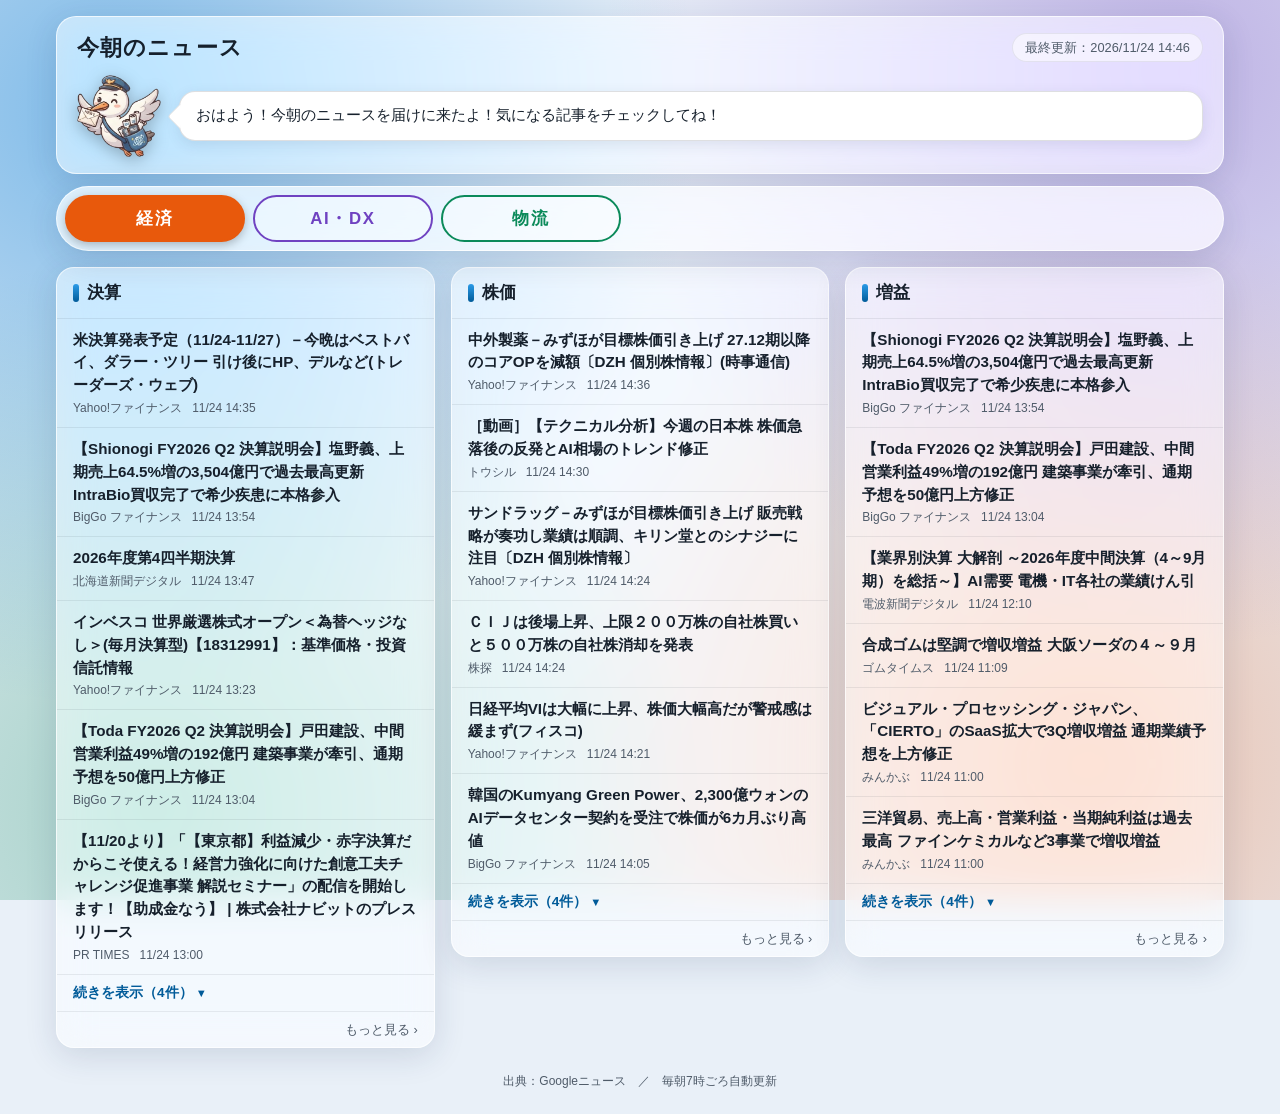
==== commit 1326d8c5: "ニュースを更新 (2026-11-24 14:46)" ====
--- a/public/index.html
+++ b/public/index.html
@@ -13,7 +13,7 @@
       <div class="titles">
         <h1>今朝のニュース</h1>
       </div>
-      <p class="updated">最終更新：2026/11/23 11:21</p>
+      <p class="updated">最終更新：2026/11/24 14:46</p>
     </div>
     <div class="brand">
       <img class="character" src="character.png" alt="" width="286" height="281">
@@ -37,22 +37,22 @@
 <input type="radio" name="tabs" id="tab2" class="tab-radio">
 <nav class="tab-bar"><div class="inner"><label for="tab0" class="tab" style="--tab-color: #e8590c">経済</label><label for="tab1" class="tab" style="--tab-color: #6f42c1">AI・DX</label><label for="tab2" class="tab" style="--tab-color: #0b8a5a">物流</label></div></nav>
 <main class="grid panel" id="panel-tab0">
-<section class="card"><h2 class="card-title">決算</h2><ul class="news-list"><li><a href="https://news.google.com/rss/articles/CBMihwFBVV95cUxOMTBiRkJycVFycno4RndSb3BCSGtJcHBLV0JFZDVwbDcxanltdVJ2Rm1aLThJQm1XVlQybzVyaDg0aUN4S0FQczZBVVJDNVBOY20xNFJ0LW5udjV6aUFkYlk2bTB4Mmd3Y1ZBS0Zmd2Q0WXNkLVk2cldIZWNFV1JkanZkZTRabGs?oc=5" target="_blank" rel="noopener"><span class="headline">明日注目すべき【好決算】銘柄 ミタチ産業 (20日引け後 発表分)(株探ニュース)</span><span class="meta"><span class="source">Yahoo!ファイナンス</span><time>11/23 11:00</time></span></a></li><li><a href="https://news.google.com/rss/articles/CBMiUkFVX3lxTE9mMnpaVTZGVjdyZS0tdXRya0ZuTFpDOTY1ZldocFZzWTNnampqOGpfYzNFaXdka0ZJZzhlbmppcUgwMjBOUG4weUJKRlpmWEFNX0E?oc=5" target="_blank" rel="noopener"><span class="headline">明日注目すべき【好決算】銘柄 ミタチ産業 (20日引け後 発表分)</span><span class="meta"><span class="source">株探</span><time>11/23 11:00</time></span></a></li><li><a href="https://news.google.com/rss/articles/CBMiY0FVX3lxTE9PRlhjNk44QjdXVEZuSVR3RTZ0NGQ1SmdNLURkUHlLTGhKZ3RXYy1Ndk1JUUFqMDAxS2hSeGgxV3NKcHkxVDEtaHZ4blFJcTgxS3JBcWNEUmRuUE9tR2pYanh1VQ?oc=5" target="_blank" rel="noopener"><span class="headline">ドル円見通し｜AI好決算でも世界株急落、NASDAQ5.28％安 米金利低下で158円台へ【相場の現在地】</span><span class="meta"><span class="source">外為どっとコム</span><time>11/23 09:00</time></span></a></li><li><a href="https://news.google.com/rss/articles/CBMieEFVX3lxTE1jX3RMbVVkRThKT3FVb1NWdGZreUhTUE9WUjFvN195SS1oR0dacVdtMWRHTE43T1VybjkzeDYwRDRNUnp3NjBuTDV2OVZiMmdRbVRVMlA4N1Q2OXFIbC1iWGhDSmtydXVrbXRWbmhIX2pKSFI3Q281Vg?oc=5" target="_blank" rel="noopener"><span class="headline">大手電機3社の上期決算 オファリング型への転換で収益性改善</span><span class="meta"><span class="source">週刊BCN＋</span><time>11/23 09:00</time></span></a></li><li><a href="https://news.google.com/rss/articles/CBMiWEFVX3lxTE5QamN4X0JRSlVSYUw4MHU2YmRzNnJpX3VjRkc0NVg4RmdZWm9FQVlZQ1BDckpWMV91aVZYcXk1YnlIQVFIdDUwRmpqcWdwQU81VzZiTC14TWQ?oc=5" target="_blank" rel="noopener"><span class="headline">JT株10％下落 ロシア事業の連結除外で 12月期決算で7240億円の最終赤字の見通し｜Quebee キュエビー</span><span class="meta"><span class="source">QAB 琉球朝日放送</span><time>11/23 08:23</time></span></a></li><li><a href="https://news.google.com/rss/articles/CBMib0FVX3lxTE9mTDZHZk1QUC11ejNFTzNFWHgyRk5uZ2FLLTNONEpReEExZ2tiQ0huNk5TVXB6ZkF3cXRSOVVtQ3hRa0NFczV4WjRPMnBudmR1dWNoZ1E1ZUd5Vkx6SGl0LXBsTnVtYmVsZEFSXzM2bw?oc=5" target="_blank" rel="noopener"><span class="headline">Gentrack、FY2026下半期決算はガイダンス通り―経常収益が15%増加</span><span class="meta"><span class="source">Investing.com - FX | 株式市場 | ファイナンス | 金融ニュース</span><time>11/23 07:44</time></span></a></li></ul><details class="rest"><summary>続きを表示（4件）</summary><ul class="news-list"><li><a href="https://news.google.com/rss/articles/CBMif0FVX3lxTE90TUYtZFN1ZHJnZWJubnVsTC12cHF2bk54Y1FQa2lSaTdnRm5TMFF2VXlNUENZRzFSVXNtVEZqMURJcl9UaldPRy1qLW81LU55WnVtNGJnanYxUU5EQzViRkN4UjNzdk1Bb2F0bC1CeUlrS2RCNTJmc05WMDJpVVU?oc=5" target="_blank" rel="noopener"><span class="headline">【令和6年度決算】人口1人当たりの地方税収、全国平均を上回るのは5都府県だけ 税目別に見ると都道府県の差の大きさに違いはあるのか（LIMO）</span><span class="meta"><span class="source">Yahoo!ニュース</span><time>11/23 06:20</time></span></a></li><li><a href="https://news.google.com/rss/articles/CBMiUkFVX3lxTE1Ec0lWQlRIcnIycUpLd2NvU09tQ1VpTHJMZnVXLV9ZRFpIajE1RUJfY1dxbE5iUVA3bjR3RFh5OHQwRzdZZ2t5QWhieFRwY1BXZ1E?oc=5" target="_blank" rel="noopener"><span class="headline">９月中間決算 地場上場２０社 １０社が増益・黒字転換 価格転嫁進む コスト増で減益・赤字１０社</span><span class="meta"><span class="source">山陽新聞</span><time>11/23 06:14</time></span></a></li><li><a href="https://news.google.com/rss/articles/CBMiUkFVX3lxTE5wMjZTVDZDVXB0ZkdsWU9XWVFyUmpCZ0pKQUpQRmNXb3lpa1Fid0hDRGJTcEZYV3lGV3lpZ0dLYk5GOWhvVWh2UHRLUS0tR2hWR1E?oc=5" target="_blank" rel="noopener"><span class="headline">【業界別決算 大解剖 ～2026年度中間決算（4～9月期）を総括～】情報サービス各社 AI・セキュリティーが業績けん引</span><span class="meta"><span class="source">電波新聞デジタル</span><time>11/23 05:33</time></span></a></li><li><a href="https://news.google.com/rss/articles/[base64]?oc=5" target="_blank" rel="noopener"><span class="headline">【業界別決算 大解剖 ～2026年度中間決算（4～9月期）を総括～】AI需要 電機・IT各社の業績けん引</span><span class="meta"><span class="source">電波新聞デジタル</span><time>11/23 05:09</time></span></a></li></ul></details><a class="more" href="https://news.google.com/search?q=%E6%B1%BA%E7%AE%97&amp;hl=ja&amp;gl=JP&amp;ceid=JP:ja" target="_blank" rel="noopener">もっと見る ›</a></section>
-<section class="card"><h2 class="card-title">株価</h2><ul class="news-list"><li><a href="https://news.google.com/rss/articles/CBMidEFVX3lxTE1lMGcxYzRDMHVDemhlUjRydHZ4RHRkOG85RXZhWTFBMHYzR1lEeFZnVHA2Qzg0REdlX0Y1V0c1UlBuQVFlcTRiMGloTXUzYWJ6THpaRWtBbWgxek4wRkZsRnFMM1BGVkF1UURpc0o2b0EyOEZQ?oc=5" target="_blank" rel="noopener"><span class="headline">ゴールドマン、米国株に買い場と判断－本格的な反発にはなおリスク</span><span class="meta"><span class="source">TBS NEWS DIG</span><time>11/23 11:16</time></span></a></li><li><a href="https://news.google.com/rss/articles/CBMikAFBVV95cUxNVElWTzQxREkzLXN2amVqcEFtY0JBVmktb2twbGlna2wwekY2bWRqRFRCa0RNaS1vNVN1cWVDZEdLQlFuLTcyaFNNblo1SWFmRnZ1dGlOS1BJT1BWVkhYZ0hsNGs5eDhYZnV5VXJlb3JxajlFWFlhRnJpTW16OUQ2eFE5d3pqdlJNOUxWV0FaRHc?oc=5" target="_blank" rel="noopener"><span class="headline">中国3証取が株価下支え措置、証拠金率引き下げや手数料下げ</span><span class="meta"><span class="source">Reuters</span><time>11/23 10:59</time></span></a></li><li><a href="https://news.google.com/rss/articles/CBMihwFBVV95cUxQblo5OUxqYl9PbFhRZW5tVEJISHBoSHhudWVsLXVOY19OUE1aaUN5ZnFPNzhXaDN3Mk9DdVVQX0RGUDVUTEVEWkpqSnM4NlctVXpOTXU1Nnkzd3pIaU4wNFBlRkJDN2tYN08xcXBOVWpCMjR1REJfSVczZElfaTFad2cza0ctbEE?oc=5" target="_blank" rel="noopener"><span class="headline">中国3証取が株価下支え措置、証拠金率引き下げや手数料下げ(ロイター)</span><span class="meta"><span class="source">Yahoo!ファイナンス</span><time>11/23 10:58</time></span></a></li><li><a href="https://news.google.com/rss/articles/CBMiWkFVX3lxTE1PNGhWR3dncGxsUHJDSkpoSXMyRUE1QTg1OUZtMVhNSm9mMDI3MEg2Q2N2OFU4cllTeTd6ZGxKVkxRM1Rud3dYNkxOWDVfR251MWF0cDc5YVNKZw?oc=5" target="_blank" rel="noopener"><span class="headline">中国3証取が株価下支え措置、証拠金率引き下げや手数料下げ</span><span class="meta"><span class="source">ニューズウィーク日本版</span><time>11/23 10:58</time></span></a></li><li><a href="https://news.google.com/rss/articles/CBMiYEFVX3lxTE0wejFUTkl6UnBGdU9RZFZPRmdVRXktTXNnWnBLNDJ1V0NuZlRWZmRlSjRMS2pEdkRta3YzOFZtXzdyamg5TlM1NmhCR0pjdkpEQ2FEejF0TmMyeFB2OUJoVA?oc=5" target="_blank" rel="noopener"><span class="headline">伊藤智洋が読むマーケット・シナリオ【週間展望】 11月23日版</span><span class="meta"><span class="source">株探</span><time>11/23 10:34</time></span></a></li><li><a href="https://news.google.com/rss/articles/CBMickFVX3lxTE9Yd01TcXQ2X3NYd2xOOHlXRmdkVE9ob0k5T0FDeUR0c3o0MDNZYUdqajh0dEw3NVhiOWNIS0JDc2NsQ1AzZnQxMHpoajhtNWk3QmlEZTdYNlVLTUp5ZWMtTEZSajlkNl9wemZUaU9MNlU3dw?oc=5" target="_blank" rel="noopener"><span class="headline">米国の個人消費支出に注目 FRB利上げは？ 先週は大幅に下落した日経平均株価</span><span class="meta"><span class="source">テレ朝NEWS</span><time>11/23 10:26</time></span></a></li></ul><details class="rest"><summary>続きを表示（4件）</summary><ul class="news-list"><li><a href="https://news.google.com/rss/articles/CBMidEFVX3lxTE1TQVE1QV9pWnNyZmJBMVk2dHFqbzNtbU1ld2RNQzZ1d1NFNElCdjRBcTFUTWRlZjZ6c2R0NmMtN1lFVGEtc002TmcyTkJVdXdVYTU4ZGJJYUxtekVDZ2c2aVg2c09nUlBNUGlidU9mMkJPZ282?oc=5" target="_blank" rel="noopener"><span class="headline">韓国のCurocell、国産CAR-T「Rimcato」12月の健康保険適用で株価ストップ高</span><span class="meta"><span class="source">BigGo ファイナンス</span><time>11/23 09:56</time></span></a></li><li><a href="https://news.google.com/rss/articles/CBMidEFVX3lxTFBzV2dJaEdMMDkxZi1ZMnUyQXNnZ2gwMy1ZLVhsZDJmbldjRXZJQ1hUMnYtamxscU4tenBoTHJhMk1SLUtocjFvSEU1SThGTnUxYUMyS2MxYjI1VTR1bG9oOWVjYS1RNms0TUZ4OVVFYlYyNnlk?oc=5" target="_blank" rel="noopener"><span class="headline">韓国電力、152万件の記録流出で株価3.3%安 市場全体の下落に追い打ち</span><span class="meta"><span class="source">BigGo ファイナンス</span><time>11/23 09:55</time></span></a></li><li><a href="https://news.google.com/rss/articles/CBMiaEFVX3lxTFBaUm1UQVBRNC1vcnVyU0YxQmJRZVdSUldyQlhWMnlGd3NfQ1Q2Ym1NQS1QZlVSUEJyakVFSTd1aHFxWnU2X3dLTkNtSVBmUWRiQlpCZDcxZlZPcXdhaGYtNjVUd3NDWDVV?oc=5" target="_blank" rel="noopener"><span class="headline">米国の個人消費支出に注目 FRB利上げは？ 先週は大幅に下落した日経平均株価</span><span class="meta"><span class="source">HOME広島ホームテレビ</span><time>11/23 09:14</time></span></a></li><li><a href="https://news.google.com/rss/articles/CBMidEFVX3lxTFBxOTNxWFcydy1rMy01MkFNZ0RUNl9YUEdfUTN4TVJjWVE2TU8yWVplRi1sOFBuZ3MySDk1OUpMR2g3aDNIaGpXSnFlVVlEcFVnM2pJbE9CS2JfbFRRWXlyVUtkWDBZNVJ3M0ZzeGtKdGpQMHRn?oc=5" target="_blank" rel="noopener"><span class="headline">KB証券、韓国のLG目標株価を13万ウォンに下方修正…「株価に反映されたROE 6.1%、目標下限を下回る」</span><span class="meta"><span class="source">BigGo ファイナンス</span><time>11/23 09:05</time></span></a></li></ul></details><a class="more" href="https://news.google.com/search?q=%E6%A0%AA%E4%BE%A1&amp;hl=ja&amp;gl=JP&amp;ceid=JP:ja" target="_blank" rel="noopener">もっと見る ›</a></section>
-<section class="card"><h2 class="card-title">増益</h2><ul class="news-list"><li><a href="https://news.google.com/rss/articles/CBMiUkFVX3lxTE9mMnpaVTZGVjdyZS0tdXRya0ZuTFpDOTY1ZldocFZzWTNnampqOGpfYzNFaXdka0ZJZzhlbmppcUgwMjBOUG4weUJKRlpmWEFNX0E?oc=5" target="_blank" rel="noopener"><span class="headline">明日注目すべき【好決算】銘柄 ミタチ産業 (20日引け後 発表分)</span><span class="meta"><span class="source">株探</span><time>11/23 11:00</time></span></a></li><li><a href="https://news.google.com/rss/articles/CBMiO0FVX3lxTE5UWFVpV0lJOEk0QW5xSEQ4OHNDbGRicWxXdnp2MFBLODNoM1hYUldvTzRWTXFsaTU3MFRF?oc=5" target="_blank" rel="noopener"><span class="headline">Temu運営のPDD、7～9月期売上高2.6兆円で足踏み 販促費削減で営業増益</span><span class="meta"><span class="source">36Kr Japan</span><time>11/23 10:04</time></span></a></li><li><a href="https://news.google.com/rss/articles/CBMiUkFVX3lxTE5BZEdraWFSWEpDbHlrOHA3NGFnUlJPT1RqcTVYSlduczBiVjl4MmpsSkVxQnBnOWlrZXVFS2RHaVVCMDJ2SFhOZHdXWXlQWTN5aGc?oc=5" target="_blank" rel="noopener"><span class="headline">金利上昇 ６行増収増益 利息、運用益増 ３行最高益 岡山、広島、香川の地銀と第二地銀</span><span class="meta"><span class="source">山陽新聞</span><time>11/23 09:51</time></span></a></li><li><a href="https://news.google.com/rss/articles/CBMiU0FVX3lxTFBDanFCaTdUTkN1ZjdkY09YRElwUjBYUlVKS2t4dGpYamVzMHk1S3dwNlloeUdvVVowYTNxR09rZGlrQmV0YW5oazJUbVdpZFJiRDlJ?oc=5" target="_blank" rel="noopener"><span class="headline">【日本株】連続増配＆増益で｢株価が上がる高配当株｣の2銘柄！ 過去最高業績を更新中の｢IDホールディングス｣、6期連続増益＆12期連続増配の｢アスビル｣に注目</span><span class="meta"><span class="source">ダイヤモンド・オンライン</span><time>11/23 08:00</time></span></a></li><li><a href="https://news.google.com/rss/articles/CBMiUkFVX3lxTE1Ec0lWQlRIcnIycUpLd2NvU09tQ1VpTHJMZnVXLV9ZRFpIajE1RUJfY1dxbE5iUVA3bjR3RFh5OHQwRzdZZ2t5QWhieFRwY1BXZ1E?oc=5" target="_blank" rel="noopener"><span class="headline">９月中間決算 地場上場２０社 １０社が増益・黒字転換 価格転嫁進む コスト増で減益・赤字１０社</span><span class="meta"><span class="source">山陽新聞</span><time>11/23 06:14</time></span></a></li><li><a href="https://news.google.com/rss/articles/[base64]?oc=5" target="_blank" rel="noopener"><span class="headline">【業界別決算 大解剖 ～2026年度中間決算（4～9月期）を総括～】通信大手3社 3社とも増収・営業増益</span><span class="meta"><span class="source">電波新聞デジタル</span><time>11/23 05:10</time></span></a></li></ul><details class="rest"><summary>続きを表示（4件）</summary><ul class="news-list"><li><a href="https://news.google.com/rss/articles/CBMiRkFVX3lxTE9URXVFb1BveXdTNlg0MHpzb1JGTEZOaGEyak1ZSkV3ejhpX0tKeTcyd3p6dEZsaG8wbmpycGtZeDZLTVVYYnc?oc=5" target="_blank" rel="noopener"><span class="headline">不動産シンハ、ＤＣ建設用地売却で３Ｑ大幅増益</span><span class="meta"><span class="source">NNAアジア</span><time>11/23 00:00</time></span></a></li><li><a href="https://news.google.com/rss/articles/CBMiRkFVX3lxTE5KZWFYSmlWa1NndlVsbkpRcTBveE9JWlh5YzVmek45cHhSVHpBZUdnbmN5ay1fVG90bWtxcy1NMmlEUzBMMnc?oc=5" target="_blank" rel="noopener"><span class="headline">豆乳ビタソイ、９月中間期は８％増益</span><span class="meta"><span class="source">NNAアジア</span><time>11/23 00:00</time></span></a></li><li><a href="https://news.google.com/rss/articles/CBMiRkFVX3lxTE9paHZqdlZaQ2VEc1JWTDQ3X25Iek1RTER3Z01RV1NmWWtoQzlTaVZIaGJQZkxSNlpyUTVWeWFhaUZ6NlpVT0E?oc=5" target="_blank" rel="noopener"><span class="headline">ササ中間期は大幅増益、香港・マカオ好調</span><span class="meta"><span class="source">NNAアジア</span><time>11/23 00:00</time></span></a></li><li><a href="https://news.google.com/rss/articles/CBMiYEFVX3lxTFBiVGJ2eTVtdjMwR0MyM25kQUtrMDdmNzZfaFMtU2xoMkREaDAwc0I2WFpneVdFN1BkN0lUaktCNXhoQm5kZ0RaMm83RS1FRFVvYng1X1F0ZEJyVnJLX1lESw?oc=5" target="_blank" rel="noopener"><span class="headline">10万円以下で買える、増収増益＆低PBR〔第2弾〕27社 ＜割安株特集＞</span><span class="meta"><span class="source">株探</span><time>11/22 19:30</time></span></a></li></ul></details><a class="more" href="https://news.google.com/search?q=%E5%A2%97%E7%9B%8A&amp;hl=ja&amp;gl=JP&amp;ceid=JP:ja" target="_blank" rel="noopener">もっと見る ›</a></section>
+<section class="card"><h2 class="card-title">決算</h2><ul class="news-list"><li><a href="https://news.google.com/rss/articles/CBMihwFBVV95cUxQMWhDNU5PajNjY3JKRUZrTnIzbk9rU01XNFY0LVl3U1Y4NHQ0bEZiYnFxTVB2RnBYV0NPbEtlU2hNZkVMT1N4WGg5Y01iVHVodEpzWWc0M3hjWHNHV0cyWVFqSWlvWW1mZEgxWEJCdVlQRFpBYW9iSmlEUzVWQmJKdk9tMmJpNkE?oc=5" target="_blank" rel="noopener"><span class="headline">米決算発表予定（11/24-11/27）－今晩はベストバイ、ダラー・ツリー 引け後にHP、デルなど(トレーダーズ・ウェブ)</span><span class="meta"><span class="source">Yahoo!ファイナンス</span><time>11/24 14:35</time></span></a></li><li><a href="https://news.google.com/rss/articles/CBMiX0FVX3lxTFB4Q0JnNTB6N0dPa1picDRia2tyVjhRYnE0Q081OTkyS3lOVDJpbUlvZ1dHMUJOcGFZc3ZWbGhRWnVXQkhsZTJYZ0JzNVA3OXZtTXV1dmt1cGV6a01ISkd3?oc=5" target="_blank" rel="noopener"><span class="headline">【Shionogi FY2026 Q2 決算説明会】塩野義、上期売上64.5%増の3,504億円で過去最高更新 IntraBio買収完了で希少疾患に本格参入</span><span class="meta"><span class="source">BigGo ファイナンス</span><time>11/24 13:54</time></span></a></li><li><a href="https://news.google.com/rss/articles/CBMiWkFVX3lxTE5tOVlDLW1MYkh0bnNfdmpBR0hQdXFPTGdwMjZIOUo3MmpfdTJFVGFpU1psUDd3QUoxX3RxTDdkTGFzcU9WdTNCT3AxVDVoRmhiREUwMXMwcGd0QQ?oc=5" target="_blank" rel="noopener"><span class="headline">2026年度第4四半期決算</span><span class="meta"><span class="source">北海道新聞デジタル</span><time>11/24 13:47</time></span></a></li><li><a href="https://news.google.com/rss/articles/CBMiVEFVX3lxTFBDTjlOZzdQUEdTdXdtbG1meUpMcWtGZmZhdmhuYkhadW1qbURDdkpYMTB2TWF6cWYwSzdTQVlpZ0pXbzZuVl9QMnlFRlFHRC1wMTZydw?oc=5" target="_blank" rel="noopener"><span class="headline">インベスコ 世界厳選株式オープン＜為替ヘッジなし＞(毎月決算型)【18312991】：基準価格・投資信託情報</span><span class="meta"><span class="source">Yahoo!ファイナンス</span><time>11/24 13:23</time></span></a></li><li><a href="https://news.google.com/rss/articles/CBMiX0FVX3lxTE0wREpzcUd4LWowaFc4Wk5sZHIwenVael9Ia2RpYXVfR29tVDhjUFQ5OUFFazlnY1ZLLUtROUdlRHBOaDYtalZFZVQtTVB1QldNdjdNeXV3clJVSnd0cThv?oc=5" target="_blank" rel="noopener"><span class="headline">【Toda FY2026 Q2 決算説明会】戸田建設、中間営業利益49%増の192億円 建築事業が牽引、通期予想を50億円上方修正</span><span class="meta"><span class="source">BigGo ファイナンス</span><time>11/24 13:04</time></span></a></li><li><a href="https://news.google.com/rss/articles/CBMiakFVX3lxTFBSTU0zekxMcnFoeXk1Qlg5V0sycG8xNGc1S3pfdF9zYkRwdU9PUWYyVmtxeTIxaXpMcVBKdjNCRE85MHllZFNkYlhaWTlmYi1wUy1zNFA5OTg0TTkteHdJWFhrS3d1LTd1U0E?oc=5" target="_blank" rel="noopener"><span class="headline">【11/20より】「【東京都】利益減少・赤字決算だからこそ使える！経営力強化に向けた創意工夫チャレンジ促進事業 解説セミナー」の配信を開始します！【助成金なう】 | 株式会社ナビットのプレスリリース</span><span class="meta"><span class="source">PR TIMES</span><time>11/24 13:00</time></span></a></li></ul><details class="rest"><summary>続きを表示（4件）</summary><ul class="news-list"><li><a href="https://news.google.com/rss/articles/CBMiakFVX3lxTE82UzVCWlpzMEJiSlFoeFFiSjRyS0g2U0xVOS1tLW1PdnIyZlNxbnhqN2VpZUhjMjRZanFBU2l4V3hlN1gwSzAwVzR1YUpYT1ltZWN2Yk9QUXBfa2N2NXptd0M0SW03aHdqRlE?oc=5" target="_blank" rel="noopener"><span class="headline">三洋貿易</span><span class="meta"><span class="source">日本経済新聞</span><time>11/24 13:00</time></span></a></li><li><a href="https://news.google.com/rss/articles/[base64]?oc=5" target="_blank" rel="noopener"><span class="headline">ＫＰＰグループホールディングス[9274]：2027年3月期第2四半期決算説明動画公開のお知らせ 2026年11月24日(適時開示) ：日経会社情報DIGITAL</span><span class="meta"><span class="source">日本経済新聞</span><time>11/24 13:00</time></span></a></li><li><a href="https://news.google.com/rss/articles/CBMiakFVX3lxTE1wM0JWaDYxenJlbEtrTkdEUVhZOHVjYXJrTDJKQ2hUMldWVWs5aTFVUmE0TGE1Z2JQZjdrdF9uOWEwem5ueHhRNjV2eG1MbFQ0Ym5iQTJHVDI3MnBSbVlsYkNZazVZUy1zZlE?oc=5" target="_blank" rel="noopener"><span class="headline">ミラタップ[3187]：2026年９月期 決算説明動画公開及び書き起こし記事掲載に関するお知らせ 2026年11月24日(適時開示) ：日経会社情報DIGITAL</span><span class="meta"><span class="source">日本経済新聞</span><time>11/24 13:00</time></span></a></li><li><a href="https://news.google.com/rss/articles/CBMihwFBVV95cUxQcWFZZ01JY1hZRVF0QzhkVjUtNmRmU0p5V2wtWkcxSERiaXFaeGNfdjZDTTItVklzRXd4RktHaHBhRFdEQnVBa1hXOW9rSDFMZUs3Slg4ZVM5czJmZDNnY1M4aHhhSjlhMnJOX2FuZXEtbE5yUDFXTFl2YV9iQ1pEWG9rTmoyams?oc=5" target="_blank" rel="noopener"><span class="headline">引け後の国内決算発表＆今晩の米決算発表／先物ＯＰ市場ウォッチ(フィスコ)</span><span class="meta"><span class="source">Yahoo!ファイナンス</span><time>11/24 12:44</time></span></a></li></ul></details><a class="more" href="https://news.google.com/search?q=%E6%B1%BA%E7%AE%97&amp;hl=ja&amp;gl=JP&amp;ceid=JP:ja" target="_blank" rel="noopener">もっと見る ›</a></section>
+<section class="card"><h2 class="card-title">株価</h2><ul class="news-list"><li><a href="https://news.google.com/rss/articles/CBMihwFBVV95cUxPUlppWVkxTGVyUVZ2UTNjdnY3V2ZjUlFPSnNiNnY0TDNxT2xCMFZlRXVXbzhNajRNU01ONEgyS21YQkVidzlhTUpISmVXakwwdlBvR3B2NHdGenFCc3JQWFo4Rm4temxFQ25ZUTRiRjlUODNta3YtZnBfTzlQOE1BaW1POTdCRTA?oc=5" target="_blank" rel="noopener"><span class="headline">中外製薬－みずほが目標株価引き上げ 27.12期以降のコアOPを減額〔DZH 個別株情報〕(時事通信)</span><span class="meta"><span class="source">Yahoo!ファイナンス</span><time>11/24 14:36</time></span></a></li><li><a href="https://news.google.com/rss/articles/CBMiWkFVX3lxTE0zRmRPRVhONjVkQ2JuUzVsMXlzaE1yb05LMXRWYk4xVTAtcmV3cUZrMUNCV1lOenJCR0I2eEh0ZFNmdEU5T3o5NzA2QlJvaUJUYlRpX29vZ2JZUQ?oc=5" target="_blank" rel="noopener"><span class="headline">［動画］【テクニカル分析】今週の日本株 株価急落後の反発とAI相場のトレンド修正</span><span class="meta"><span class="source">トウシル</span><time>11/24 14:30</time></span></a></li><li><a href="https://news.google.com/rss/articles/CBMihwFBVV95cUxNM0NmUUc0cy1aX0ZpZkhmbjkzcDZKYUNyWWFrQTNQcUN5OHN4bzA0NDR2b1c0WHZ5U1pSMHctVlZjRjFWZTdQUWRXaDBRa0Ewc3MyRXB5T2kwdWMwVGFHVDEwNmRhUURJRU0wMlhGTWxqbzQ4OGk2b3kyVDRKY05aLWNRd3hIelk?oc=5" target="_blank" rel="noopener"><span class="headline">サンドラッグ－みずほが目標株価引き上げ 販売戦略が奏功し業績は順調、キリン堂とのシナジーに注目〔DZH 個別株情報〕</span><span class="meta"><span class="source">Yahoo!ファイナンス</span><time>11/24 14:24</time></span></a></li><li><a href="https://news.google.com/rss/articles/CBMiYEFVX3lxTFBObGZCNFpLVUJRVkREeVpLUEc4YlhrVHE2VGNtYktMZmloOERWZnl6MjJGbU4yRE5LQjFnOHlZd2J4REtNVmF0TG9xczVYblVSNF9RX2tyZ0w2b3Q3bkozYQ?oc=5" target="_blank" rel="noopener"><span class="headline">ＣＩＪは後場上昇、上限２００万株の自社株買いと５００万株の自社株消却を発表</span><span class="meta"><span class="source">株探</span><time>11/24 14:24</time></span></a></li><li><a href="https://news.google.com/rss/articles/CBMihwFBVV95cUxQUnRHTENLTU5fcGFXTjM3OHNDZnFjRF80WXM0WTNqWS1TT1VWQi1saWgzZ1dPNVFuWkNtdTV0amp1Yzc2bVdxc01CRmRxd2x0WGJiVUVaUk5paEhqT2d3VEdLaVBkWHI2UkhHamUycXhVRkxFZzZRRXh6dWZiM0dVRDRXWnoyMzg?oc=5" target="_blank" rel="noopener"><span class="headline">日経平均VIは大幅に上昇、株価大幅高だが警戒感は緩まず(フィスコ)</span><span class="meta"><span class="source">Yahoo!ファイナンス</span><time>11/24 14:21</time></span></a></li><li><a href="https://news.google.com/rss/articles/CBMidEFVX3lxTE1CYnpoOVhaZ2pHX20tUlRkMDdlYTRRZjN0SjlHTFhsTFhtZUxjQWRydHAtdU1wSlViMnUxa1dXaUlBV2lRMmxhbkxITGs2bVlULW5nNFJXUUNXbVZmNUN4bHJIeVl5NUw3S2UwVHlwUzFqT1lv?oc=5" target="_blank" rel="noopener"><span class="headline">韓国のKumyang Green Power、2,300億ウォンのAIデータセンター契約を受注で株価が6カ月ぶり高値</span><span class="meta"><span class="source">BigGo ファイナンス</span><time>11/24 14:05</time></span></a></li></ul><details class="rest"><summary>続きを表示（4件）</summary><ul class="news-list"><li><a href="https://news.google.com/rss/articles/CBMibEFVX3lxTE5KUENEOUhRVnBqUHVYeXZFRWJXV1docng3S1RxS3BpX0h4TENwNkRQYWh5dmhCUmtWU3NrVUU4cWVobFRYNmtQSm1HTGJSOG41WUx3b0FjTlc5UzBJWGV5ZnQwTmowMllUT0toMg?oc=5" target="_blank" rel="noopener"><span class="headline">神戸物産株が反落 10月度は営業減益、利益確定売り膨らむ</span><span class="meta"><span class="source">日本経済新聞</span><time>11/24 13:57</time></span></a></li><li><a href="https://news.google.com/rss/articles/CBMihwFBVV95cUxQbVFLX2M4X0dHWXRBTmxRYTNoV1R5R2FLMDd0cDNOZi1BakZ5ZVdkUkY2RG1hbHFUUzNoZ05PbGVkdGdBTEZ2TDVXQXdJZUF0WDFlaS1hVTVrUE9UM1BCRld4MVBNaWxIMm55ME1CTm1iZ0VlRUNJZGRFenVlRUliQUl5X3lLN1U?oc=5" target="_blank" rel="noopener"><span class="headline">デクセリアルズ－SMBC日興が目標株価引き下げ 200G/laneの高速PDの立ち上げが株価回復のカギか〔DZH 個別株情報〕</span><span class="meta"><span class="source">Yahoo!ファイナンス</span><time>11/24 13:42</time></span></a></li><li><a href="https://news.google.com/rss/articles/CBMihwFBVV95cUxNRjJxT0tNbE9hWmVYTGJFNV91UVpXRE9pNDJkbWtlSVVGTzYtaXUzRks2TFZUOWNnUTNWak40Q0Nmd0Ewc1BQSUEwTzB4UVctX0pRRFpFMG5iVHNScW9tNmtUQUNMVFUzbmRWN3JlTEFwZXpZSnFVcmdQZVF1R2NqekNneThCdWs?oc=5" target="_blank" rel="noopener"><span class="headline">ロイヤルHD－みずほが目標株価引き上げ 外食事業に加え、ホテル事業やオフプレミス領域への展開を評価〔DZH 個別株情報〕</span><span class="meta"><span class="source">Yahoo!ファイナンス</span><time>11/24 13:39</time></span></a></li><li><a href="https://news.google.com/rss/articles/CBMihwFBVV95cUxNU0xuMzhHYVA4RjlqVDFxQ2hCeXpQZlYzS2hCa0JaOE9NaE1nS2lOb3ljZWQ4dVp6aWtPSTVFVXhocVpwNVkwYi1WOXB3ZlZ2UEpBcDdSUUpWT1MybWpnaDVIdk55WEhqcURESzhna3pNaWYzNlZkV2NhRGRSV1d3ZHgwaHlXdms?oc=5" target="_blank" rel="noopener"><span class="headline">マツキヨココカラー－みずほが目標株価引き上げ 高水準の利益率を継続〔DZH 個別株情報〕(時事通信)</span><span class="meta"><span class="source">Yahoo!ファイナンス</span><time>11/24 13:36</time></span></a></li></ul></details><a class="more" href="https://news.google.com/search?q=%E6%A0%AA%E4%BE%A1&amp;hl=ja&amp;gl=JP&amp;ceid=JP:ja" target="_blank" rel="noopener">もっと見る ›</a></section>
+<section class="card"><h2 class="card-title">増益</h2><ul class="news-list"><li><a href="https://news.google.com/rss/articles/CBMiX0FVX3lxTFB4Q0JnNTB6N0dPa1picDRia2tyVjhRYnE0Q081OTkyS3lOVDJpbUlvZ1dHMUJOcGFZc3ZWbGhRWnVXQkhsZTJYZ0JzNVA3OXZtTXV1dmt1cGV6a01ISkd3?oc=5" target="_blank" rel="noopener"><span class="headline">【Shionogi FY2026 Q2 決算説明会】塩野義、上期売上64.5%増の3,504億円で過去最高更新 IntraBio買収完了で希少疾患に本格参入</span><span class="meta"><span class="source">BigGo ファイナンス</span><time>11/24 13:54</time></span></a></li><li><a href="https://news.google.com/rss/articles/CBMiX0FVX3lxTE0wREpzcUd4LWowaFc4Wk5sZHIwenVael9Ia2RpYXVfR29tVDhjUFQ5OUFFazlnY1ZLLUtROUdlRHBOaDYtalZFZVQtTVB1QldNdjdNeXV3clJVSnd0cThv?oc=5" target="_blank" rel="noopener"><span class="headline">【Toda FY2026 Q2 決算説明会】戸田建設、中間営業利益49%増の192億円 建築事業が牽引、通期予想を50億円上方修正</span><span class="meta"><span class="source">BigGo ファイナンス</span><time>11/24 13:04</time></span></a></li><li><a href="https://news.google.com/rss/articles/CBMiUkFVX3lxTE9jLTlPTXRxZE5KRXVvU1NjZGpLMm50TVRubWhocUtPT1hPd0Z6TmFka3ZZRDkycHV1Q2w4R1ZiWm5CLTFDblFxWVh1NXZEQ2VrQ1E?oc=5" target="_blank" rel="noopener"><span class="headline">【業界別決算 大解剖 ～2026年度中間決算（4～9月期）を総括～】AI需要 電機・IT各社の業績けん引</span><span class="meta"><span class="source">電波新聞デジタル</span><time>11/24 12:10</time></span></a></li><li><a href="https://news.google.com/rss/articles/CBMiTkFVX3lxTE5WUEhEVW5CZlBnaVVCWnM2c255YllKT3BqUzVzZTdtX1drOW5UQzJFUFRVRGNHSHZKa2lHSWpOVVExTG8zZGdiYktmVFRWQQ?oc=5" target="_blank" rel="noopener"><span class="headline">合成ゴムは堅調で増収増益 大阪ソーダの４～９月</span><span class="meta"><span class="source">ゴムタイムス</span><time>11/24 11:09</time></span></a></li><li><a href="https://news.google.com/rss/articles/CBMiSEFVX3lxTFBac0ltbDdTSGlYWDl5eU9yUG9iVWZwaUtPOXc4cGllRXdXVVRTd2tqQXBwMjNOaWxLVVZ4YTNYWnc5YmNPaGp0NA?oc=5" target="_blank" rel="noopener"><span class="headline">ビジュアル・プロセッシング・ジャパン、「CIERTO」のSaaS拡大で3Q増収増益 通期業績予想を上方修正</span><span class="meta"><span class="source">みんかぶ</span><time>11/24 11:00</time></span></a></li><li><a href="https://news.google.com/rss/articles/CBMiSEFVX3lxTE1RU0hXd095Uy16ODBELTBEaGo4cjJ5ejVLWVBGUUl5NFR6aXNOVjlJd3JZc3J5SzY1RFdKUFhXTGdLVURDczRJMg?oc=5" target="_blank" rel="noopener"><span class="headline">三洋貿易、売上高・営業利益・当期純利益は過去最高 ファインケミカルなど3事業で増収増益</span><span class="meta"><span class="source">みんかぶ</span><time>11/24 11:00</time></span></a></li></ul><details class="rest"><summary>続きを表示（4件）</summary><ul class="news-list"><li><a href="https://news.google.com/rss/articles/CBMiS0FVX3lxTE56NXlldzRwclFqTWJqRDVVaHJYbmx3OFRwOE1MY3dTUHJKdGNIczZMTUlJODZyQWpLRkpNWUtiaFdJZmlFMjg5LW1Maw?oc=5" target="_blank" rel="noopener"><span class="headline">ＪＡバンク県信連（新潟市中央区）国内金利上昇で2年連続増益 2026年9月中間決算</span><span class="meta"><span class="source">47NEWS</span><time>11/24 10:40</time></span></a></li><li><a href="https://news.google.com/rss/articles/CBMiXkFVX3lxTE15MjN0enphMmY2S3RFSHkxdGZEVUNqb2NqbDlMR3VONFAxYlRUYzV2LXkxV2hITmJsUlpYeVA3V1d4RWZjU2pEa04tQVU5emF2TW80THQ4XzBsTjEwclE?oc=5" target="_blank" rel="noopener"><span class="headline">ＪＡバンク県信連（新潟市中央区）国内金利上昇で2年連続増益 2026年9月中間決算</span><span class="meta"><span class="source">新潟日報</span><time>11/24 10:30</time></span></a></li><li><a href="https://news.google.com/rss/articles/CBMiU0FVX3lxTE1LSVlaT3lBUlBCMW9sWGZ0NzR3RjhCLWRaQnRqMHNqenVTWFpLbjRyOUVfdUotWHpKdzYzVWtZcmhBbFhDTEJXZzkzTGU5R3N3NE1j?oc=5" target="_blank" rel="noopener"><span class="headline">三ツ星ベルトが決算説明会開く、海外・国内ともベルト事業は増収大幅増益</span><span class="meta"><span class="source">ゴム報知新聞ＮＥＸＴ</span><time>11/24 10:14</time></span></a></li><li><a href="https://news.google.com/rss/articles/CBMiRkFVX3lxTE4yaWdZd0pmY3U1anNRQUpSTmpsdC1Xd1R6VUxqRFV0OEpYQ05jTVNUbVROUTdZZm9GWVBXejdsa3RDVHlnaWc?oc=5" target="_blank" rel="noopener"><span class="headline">ニチモウ、上期は増収増益、期初計画を上回る 陸上養殖設備「ニチモウ式モジュールRAS」の実証試験を開始</span><span class="meta"><span class="source">みんかぶ</span><time>11/24 10:00</time></span></a></li></ul></details><a class="more" href="https://news.google.com/search?q=%E5%A2%97%E7%9B%8A&amp;hl=ja&amp;gl=JP&amp;ceid=JP:ja" target="_blank" rel="noopener">もっと見る ›</a></section>
 </main>
 <main class="grid panel" id="panel-tab1">
-<section class="card"><h2 class="card-title">物流 DX</h2><ul class="news-list"><li><a href="https://news.google.com/rss/articles/CBMiakFVX3lxTFBaWkJoTzBkY0wwa3k1OFdMTl9RTkVLbjBHem5QTFdjU21DdUkzNUpiNHNzX3dDM2ZLM182OEYwRjdldWxpZS1hU1ZMUkNoeXJ1Y3ZBelk2d0JqbzhOejNkcGNVRlg0SEZQS2c?oc=5" target="_blank" rel="noopener"><span class="headline">渡邉 健一郎：物流DXはなぜ現場で定着しないのか ｜ CTC総研 ｜ CTC</span><span class="meta"><span class="source">CTC - 伊藤忠テクノソリューションズ</span><time>11/20 18:00</time></span></a></li><li><a href="https://news.google.com/rss/articles/CBMiSkFVX3lxTE95OExKZ19NSF9neVZoYUQwOUdELXlfbE04TU9idHFPb2xoMGk4Q3NfN3cwMEkxalo4T2RZSGxNRktSMW9NX1lESS1B?oc=5" target="_blank" rel="noopener"><span class="headline">鴻池運輸、ICT3組織を京橋に集約しDX推進</span><span class="meta"><span class="source">LOGISTICS TODAY</span><time>11/20 14:33</time></span></a></li><li><a href="https://news.google.com/rss/articles/CBMiR0FVX3lxTFBwMzA5dnhjamMtTEduV2VYN3ZQRDZaSnZJZkFta1hjMllUOFRla1hieHNZelVsdklLS0pwZTN0Q0x5QVRZOUZF?oc=5" target="_blank" rel="noopener"><span class="headline">日本フォークリフトトラック市場、2035年に63億7,340万米ドルへ拡大予測｜物流DX・電動化・自動運転技術が変える次世代物流インフラの成長戦略</span><span class="meta"><span class="source">Newscast.jp</span><time>11/19 11:05</time></span></a></li><li><a href="https://news.google.com/rss/articles/[base64]?oc=5" target="_blank" rel="noopener"><span class="headline">EXOTEC NIHON、物流DXとセキュリティー対策を両立 安定運用を支援</span><span class="meta"><span class="source">ｄメニューニュース</span><time>11/17 12:30</time></span></a></li><li><a href="https://news.google.com/rss/articles/CBMibEFVX3lxTE04OHI2Vm1oWDJTQ3Q5LTIyMURaTGU4RHJTYjMzR2RNazhvbzlxSFJEOHp5N3FwN3BmUnBvMmtKRTJIMGFaLW9rdS1QMnlBeF9rNmhuQ1Z2MDk5RnBFQVNuNW9yNXV4TXM1a056eQ?oc=5" target="_blank" rel="noopener"><span class="headline">清水建設、物流DXでムダを排除 「トーチタワー」の現場で効果確認</span><span class="meta"><span class="source">日本経済新聞</span><time>11/17 05:00</time></span></a></li><li><a href="https://news.google.com/rss/articles/CBMiSkFVX3lxTE5mX2c3NFZKOXl6Wmx4MVhyQld0YnZhU2N4RFdqa2IwbV9DU0RNTHJFTzdmR19ZWFF1cXlubElPeldfY3NsT08zUmd3?oc=5" target="_blank" rel="noopener"><span class="headline">物流DX、国交省「何のための改革か」を問い直す</span><span class="meta"><span class="source">LOGISTICS TODAY</span><time>10/29 16:00</time></span></a></li></ul><details class="rest"><summary>続きを表示（4件）</summary><ul class="news-list"><li><a href="https://news.google.com/rss/articles/CBMiREFVX3lxTE9NZkM5TFpycl9Ea1duZF93WjVsN3VqYWVxUXBsRTVNSUJmaEpEU0piclREZDg3NkJZbzFmYmxpMzE1TXl6?oc=5" target="_blank" rel="noopener"><span class="headline">セーフィー、「物流DX未来会議2026」に登壇</span><span class="meta"><span class="source">セーフィー株式会社</span><time>10/27 16:00</time></span></a></li><li><a href="https://news.google.com/rss/articles/CBMiREFVX3lxTFA4V3R0emlpZFlsWkpKVW9kNkF5a2RNdFFuLW44WVRERmRtN2o3NG90NEtFS3VHY19DLW4wSElKTkRCb1ow?oc=5" target="_blank" rel="noopener"><span class="headline">セーフィー、「第4回物流DX会議2026」に登壇 映像プラットフォームによる物流現場AXの実践を紹介</span><span class="meta"><span class="source">セーフィー株式会社</span><time>10/27 16:00</time></span></a></li><li><a href="https://news.google.com/rss/articles/CBMiSkFVX3lxTFBhMWFNblhpWkRpaXpMX2NwRDZ3WDUzNjN0eVRNa1FsTC1iM2xneTJFa0R5bTU2MVdONnBxalJqSVowOHQ4eEQyZURB?oc=5" target="_blank" rel="noopener"><span class="headline">第4回物流DX会議、実装の壁を越えるための3日間</span><span class="meta"><span class="source">LOGISTICS TODAY</span><time>10/26 16:00</time></span></a></li><li><a href="https://news.google.com/rss/articles/CBMiTEFVX3lxTE5kTWc1QkF2a0xKa3hNcGI2NU5QOWtkQjZ5WGc5UmtlXzhoRHpaUjlxNFY2dGtiYVZOU1lyYXUtb1JqSlBOUkVlMEZuSnI?oc=5" target="_blank" rel="noopener"><span class="headline">工場内DXの次に来る波とは？ 「運べない時代」に立ち向かう製造業の戦略</span><span class="meta"><span class="source">株式会社Hacobu</span><time>10/07 16:00</time></span></a></li></ul></details><a class="more" href="https://news.google.com/search?q=%E7%89%A9%E6%B5%81%20DX&amp;hl=ja&amp;gl=JP&amp;ceid=JP:ja" target="_blank" rel="noopener">もっと見る ›</a></section>
-<section class="card"><h2 class="card-title">生成AI</h2><ul class="news-list"><li><a href="https://news.google.com/rss/articles/CBMiakFVX3lxTE5xZl94U2hVenFEcnJ2bElEWlo1Q09GTXYwdEkyS0I5czJWWk1GZWZ1MHRTOTgwVE9NVHo3dFdtMVJ4am4yLVFBWlRBZkR5R2EySnBQNURocHY4azc3UnJkTHZKRjhVV084Y2c?oc=5" target="_blank" rel="noopener"><span class="headline">【TOPIX100の100社を調査】就活のES・選考での生成AIの使い方の記載は、新卒採用ページを読めた81社で見つけられず。AI面接を選考に入れると明記した社は5社</span><span class="meta"><span class="source">PR TIMES</span><time>11/23 11:00</time></span></a></li><li><a href="https://news.google.com/rss/articles/[base64]?oc=5" target="_blank" rel="noopener"><span class="headline">NC AI、ゲーム開発者の交流イベント開催へ　100人超が申し込み</span><span class="meta"><span class="source">Chosunbiz</span><time>11/23 10:35</time></span></a></li><li><a href="https://news.google.com/rss/articles/CBMibEFVX3lxTE9OdVVGMHh1R3BESlBDSHB5M1k4cWRlbUNmQVZHTzB5T2JwMGNpS2FmMFUwRlFHSnJPMXFtdWZwMXdhMlVZNzRUMVV5cms1dHY0RkdBTXZ2UU1JX2tFeUVsMkg0ckVmc2wzcklRag?oc=5" target="_blank" rel="noopener"><span class="headline">Z世代の約半数が「自分のペースで学べる学校」を希望！さらに44.7％が生成AIに悩み相談！？令和の若者が求める理想の学校とは？</span><span class="meta"><span class="source">株式会社ワカモノリサーチ</span><time>11/23 10:00</time></span></a></li><li><a href="https://news.google.com/rss/articles/CBMibkFVX3lxTE51WERSaXN1bXU1WDg1b25ON3lOQW51VWhPWURXUEl5aVNsR2xxYnVVVktMLXhZMEtiNVNHeldzdzF2MVduRlFBYUFKbGxyelktd0JfY3dpWFZfS2plNVAxMUZnMF9hcklPbkVMWGN3?oc=5" target="_blank" rel="noopener"><span class="headline">答えを教えないソクラテス式AI家庭教師スキル「Socratic Tutor」、初代iPad Airで160億パラメータのAIが動く「smolmaxxing」など生成AI技術5つを解説（生成AIウィークリー）</span><span class="meta"><span class="source">au Webポータル</span><time>11/23 09:41</time></span></a></li><li><a href="https://news.google.com/rss/articles/CBMigAFBVV95cUxNNjQ0dFcyVllwNGhqcTdxWU9vT1R0Z1BnTEF5Zm44V0dMcnRXdXRRNGljVHVnM1NSczdhRWhvb2RDVWRxY18tRDdnb204UlJBUDNyb05DcG5GWkpIZUd2aVdnUG90aGtJdkpYU0JHeTZtcWphd1p4Qk9zcGE3WjRTeQ?oc=5" target="_blank" rel="noopener"><span class="headline">答えを教えないソクラテス式AI家庭教師スキル「Socratic Tutor」、初代iPad Airで160億パラメータのAIが動く「smolmaxxing」など生成AI技術5つを解説（生成AIウィークリー）</span><span class="meta"><span class="source">UQライフ</span><time>11/23 09:41</time></span></a></li><li><a href="https://news.google.com/rss/articles/CBMiekFVX3lxTE83OTFJOWpJeDJfd1hXdEVoZHdONExuZmd1M2hXM0ZTeE1CQ1pXRFZnZzdmX2NEMi02WXFBejdUTmdUUWpqeGN6YjM5WnE2X3YxWi1ZdWxsZG1VVVZwTjB2SzNsN0kyU3FVaE1MaThUME5zc192UU5iakNn?oc=5" target="_blank" rel="noopener"><span class="headline">【無料配布】AI時代に「介在価値」を伝える職務経歴書サンプルを公開。＜BtoBビジネス全6職＞</span><span class="meta"><span class="source">イザ！</span><time>11/23 09:30</time></span></a></li></ul><details class="rest"><summary>続きを表示（4件）</summary><ul class="news-list"><li><a href="https://news.google.com/rss/articles/CBMiWkFVX3lxTFBlMjRTUXhwd0NMQ2pUN3FSanRuZVlFVXFVeTVBTUREdUVCUlp1NXM5OEh3bUFrU1hKQ0FwOTFOSDdnT2x4dVV4M3hsU1dKZlp5dTFrcEdldGJfUQ?oc=5" target="_blank" rel="noopener"><span class="headline">無料の画像生成AI「MiniMax H3-Image」はここがすごい Nano Bananaのようなモデルがローカルで動くのが当たり前に (1/4)</span><span class="meta"><span class="source">ASCII.jp</span><time>11/23 07:00</time></span></a></li><li><a href="https://news.google.com/rss/articles/CBMiRkFVX3lxTFBvWksyeW1acTU5aE05ZW8wR3Y0YlVtUXNHWi1sbGhjQnBKSzRCV0lKYzVkUGVQd0U5ZWY2ZWFiVmhKb19ackE?oc=5" target="_blank" rel="noopener"><span class="headline">「生成AIは宿題の意義を終わらせた？」「8割超がAIは間違えると認識」「巨大IT企業への経産相評価案」など、週刊出版ニュースまとめ＆コラム #741（2026年11月15日～21日）</span><span class="meta"><span class="source">HON.jp</span><time>11/23 06:02</time></span></a></li><li><a href="https://news.google.com/rss/articles/CBMiUkFVX3lxTE1OVTVjblRKSTNGTXVnamIxZ0liMnJxajNOR0ZxV1ItUnJaaEpFN2tydm5vVXM3cExxQm9NUkJleGxLYndldHp5NWNkdC1OODNUM3c?oc=5" target="_blank" rel="noopener"><span class="headline">AI時代の業務改革は「自動化」ではなく「再設計」から始めよ ただ仕事を速くしても、新たな価値は生まれない | ビジネススキル</span><span class="meta"><span class="source">DIAMOND ハーバード・ビジネス・レビュー</span><time>11/23 06:00</time></span></a></li><li><a href="https://news.google.com/rss/articles/CBMiVkFVX3lxTE1Od1pycWczT01yblR1b1hCeHMwLTZzQ1c0NXpiR0dsMG1hcmV4RmlfM1JhNVI1dzZLVkhVeHpBN0Mza3lxZFQtVXhOOEtNYk01WnhtNXJ3?oc=5" target="_blank" rel="noopener"><span class="headline">AIに夢を取られたくない</span><span class="meta"><span class="source">西日本新聞me</span><time>11/23 06:00</time></span></a></li></ul></details><a class="more" href="https://news.google.com/search?q=%E7%94%9F%E6%88%90AI%20-%E3%83%9D%E3%83%AB%E3%83%8E%20-%E5%BD%BC%E5%A5%B3%20-%E5%A4%89%E6%85%8B%20-%E3%82%A2%E3%83%80%E3%83%AB%E3%83%88%20-%E3%82%A8%E3%83%AD&amp;hl=ja&amp;gl=JP&amp;ceid=JP:ja" target="_blank" rel="noopener">もっと見る ›</a></section>
-<section class="card"><h2 class="card-title">DX推進</h2><ul class="news-list"><li><a href="https://news.google.com/rss/articles/CBMiSkFVX3lxTE95OExKZ19NSF9neVZoYUQwOUdELXlfbE04TU9idHFPb2xoMGk4Q3NfN3cwMEkxalo4T2RZSGxNRktSMW9NX1lESS1B?oc=5" target="_blank" rel="noopener"><span class="headline">鴻池運輸、ICT3組織を京橋に集約しDX推進</span><span class="meta"><span class="source">LOGISTICS TODAY</span><time>11/20 14:33</time></span></a></li><li><a href="https://news.google.com/rss/articles/CBMif0FVX3lxTE5WdlBJNXdCWWpjT3NwZFV4dVZDcGxuM3hiVGFTRlBKbHB1bW9FTnVjOHZYSWJXRWNvc2RMR1YtTWhVNzVmMS1WNEhGRFVESFo5bndLRVpMY19xR1dKaGk1d1hQd1JLSnE2ckM3YjJtaDNIajV0dng1dEN4VGpucFE?oc=5" target="_blank" rel="noopener"><span class="headline">「DXは内製すべき？外注すべき？失敗しないDX推進体制の作り方」を公開（株式会社クラウドワークスコンサルティング）</span><span class="meta"><span class="source">Yahoo!ニュース</span><time>11/20 11:39</time></span></a></li><li><a href="https://news.google.com/rss/articles/CBMiakFVX3lxTE96U1F4RUFYYmQ3dmswOV9hRUl4SFRHOVZFSXhFSldJd1dMU2dzTmZxVGY2ZDVsZnNjVmZZNzZfYUNBMXlKVnNPTXVoQXR1c3lEM2pwTFdrSWVwMzNzdU85X0hGOEFoQS1wY1E?oc=5" target="_blank" rel="noopener"><span class="headline">ほくでん情報テクノロジー、北海道から企業の事業継続とDX推進を支える H-IXデータセンターがIaaSサービス「H-IXクラウド」を提供開始</span><span class="meta"><span class="source">PR TIMES</span><time>11/20 10:00</time></span></a></li><li><a href="https://news.google.com/rss/articles/CBMidkFVX3lxTE1JMm9rMWFkMEVjTVh6Q2hHcVctVF9qUmhIZFpqdHN2WlJBRjJFYTlnR0NPWDZXOUl2WGpUYTh2QzZQTkNqcVR2WTNUM3lnY1RwUlg2WkpkdHh3S29GeTNCV0RtTkVPcXJOZGJXWXc0cHNlQXBreHc?oc=5" target="_blank" rel="noopener"><span class="headline">沖縄県中南部地域、旅行計画時の検討データを活用した観光DX推進に向けた実証を開始 [ニュース]</span><span class="meta"><span class="source">デジタル行政</span><time>11/20 08:05</time></span></a></li><li><a href="https://news.google.com/rss/articles/CBMiakFVX3lxTFBwOEZxX2dURmlWTlBLX3NWUjhEVnZZTzNxYi1SZVNiM2lPYlRQUTJoR0lFR1R6SEp0R00xWkl5cHlSbGlSMjJ3YzNiUDZCT19vRi1VZFhhbjd3SWdyTVNZN3RuYl9JaktDdFE?oc=5" target="_blank" rel="noopener"><span class="headline">美容・エステ・保育の株式会社B・B・B、「DX推進方針」を策定・公表 ～AIで事務を効率化し、生まれた時間を“人に向き合う時間”へ～</span><span class="meta"><span class="source">PR TIMES</span><time>11/19 16:08</time></span></a></li><li><a href="https://news.google.com/rss/articles/CBMiakFVX3lxTE5mb25OZEgzT1QwQkVjWUk3ZUhLMjZUYnMwNW1vMlZEZ1pqWFdwaU1GOXVramY3cjlBRGhnMDhLdUpRNTctM3FCdU5JcUd0a1lseUhwZmNUV3NaT3RFcEt6N3ZONWZ4Q1gwa2c?oc=5" target="_blank" rel="noopener"><span class="headline">厚生労働省「看護現場におけるデジタルトランスフォーメーション推進実証事業（地域における看護DX推進実証事業）」への参画について</span><span class="meta"><span class="source">PR TIMES</span><time>11/19 15:00</time></span></a></li></ul><details class="rest"><summary>続きを表示（4件）</summary><ul class="news-list"><li><a href="https://news.google.com/rss/articles/CBMiakFVX3lxTE9oLTdiUVJYMDB5ejJnR01oNnNWRlN3a0liemNDeFRYRURuZ2x4SXRXTFVqVUlkS3ZGa3Nsbnd0RVlUTHdUcy1FZERMWVE1ekw5OWV6N1pYZmNaRDk0ZjBDT3F1Tk9UcGszanc?oc=5" target="_blank" rel="noopener"><span class="headline">観光庁「観光DX」第3回”Next Tourism Seminar 2026” 開催のお知らせ</span><span class="meta"><span class="source">PR TIMES</span><time>11/19 14:04</time></span></a></li><li><a href="https://news.google.com/rss/articles/CBMiakFVX3lxTE95MlRfUjdSQjU2ZmNMU0hhME0yV2NpOW94djNxaU9IejJVYUlySFF0dnVHbzBmbEc5bS1kbldpTnJvbG5WanRZdEVKZllHbFlOQnB0MzZ2dFNIektkY2tGbXM0cDhTVWhUclE?oc=5" target="_blank" rel="noopener"><span class="headline">タダノ指定サービス工場を持つ豊國車輌がDX推進を目指し、特定自主「i-Rental 点検」を導入。特定自主検査のデジタル化を進める（愛知県名古屋市）</span><span class="meta"><span class="source">PR TIMES</span><time>11/19 13:00</time></span></a></li><li><a href="https://news.google.com/rss/articles/CBMiakFVX3lxTE1uQXVlS0cyczhIbzBNb1BfRVZlYmdwWU82c1ExQnBLSVBqSTVya0xsSmhVSkJKSU5Nenp0Q2U1SUpZZHdHb0FhMnlabEZnSGhiWlpiTUg3Y2E2WFcxNEY2TlFjbER2eDJkNnc?oc=5" target="_blank" rel="noopener"><span class="headline">【調査結果・第3弾】下水道管路の維持管理、83.6％が人員・専門知識不足、83.0％が予算不足。延命保全の実行を阻む課題</span><span class="meta"><span class="source">PR TIMES</span><time>11/18 17:00</time></span></a></li><li><a href="https://news.google.com/rss/articles/CBMiX0FVX3lxTE1vRDVQTjBMb1FPc0JJc1pWMDhjR3ZSX0lGV1hySkQ3Wkh0aVM4d2thYnZVSHJuVXRmTHZXeDBiQjVvQlRQUHJfYlVMTklLZ05YNXUtYWlRZWNwUUJQY3Vz?oc=5" target="_blank" rel="noopener"><span class="headline">【自治体職員向け】デジタル人材育成研修を開催します〈申込受付中〉</span><span class="meta"><span class="source">北海道のホームページ</span><time>11/18 16:13</time></span></a></li></ul></details><a class="more" href="https://news.google.com/search?q=DX%E6%8E%A8%E9%80%B2&amp;hl=ja&amp;gl=JP&amp;ceid=JP:ja" target="_blank" rel="noopener">もっと見る ›</a></section>
-<section class="card"><h2 class="card-title">Copilot</h2><ul class="news-list"><li><a href="https://news.google.com/rss/articles/CBMiTEFVX3lxTFBUQkdDRk1GZ05tenY4VGNoUnJwTzVKZXZVcmxZcVFmQlM1QVpfZkRNLTlvU1JoWkhMQzc2RTFhQ3pWY2otVWUzM0lyN0o?oc=5" target="_blank" rel="noopener"><span class="headline">ChatGPTのように会話するだけでWordやExcelを編集!? MicrosoftがCopilotを大幅拡張</span><span class="meta"><span class="source">DXマガジン</span><time>11/23 09:02</time></span></a></li><li><a href="https://news.google.com/rss/articles/CBMidEFVX3lxTE5hQTdmY21rTlp2bjVSTmh4Qy1UT25pVmk4M2R6cDNBQmRhVXFxSFplMEdVWDhqUnVmWk9yWVhrT3RmYWkwNkJNUXlxRzJ6Y2RNS0FiSkk1Qmt4aE1qYkQ1TlFqa2h0aGhFdjJmdTZyMjV1aE90?oc=5" target="_blank" rel="noopener"><span class="headline">Microsoftが4万8000ドルを支払った脆弱性 文書1つでCopilotを乗っ取る「ChatMate」攻撃とは</span><span class="meta"><span class="source">ITmedia</span><time>11/23 07:00</time></span></a></li><li><a href="https://news.google.com/rss/articles/CBMidEFVX3lxTFA3MnpPSW9XWmtOZFJJRXY5bDgtazZIQnJZT1lrbV9iLTNYa2RmQmIyelFVLXlXRnZocnFRMDlIc1plQWpCRTBHVWpTb3k3QmNNVVZmQ3Fmbk84YnYzSFBlQXJDV2NUYzcxX3lObmlSTXBPbS1y?oc=5" target="_blank" rel="noopener"><span class="headline">AIworker、外国籍社員・海外拠点向けに英語で行う生成AI研修の提供を開始｜研修会社の選び方8基準と提案依頼文ひな型を収めた設計ガイドを無料公開</span><span class="meta"><span class="source">Excite エキサイト</span><time>11/23 00:40</time></span></a></li><li><a href="https://news.google.com/rss/articles/CBMickFVX3lxTFB2eUg4VHRYMWlrTkRuSVNNZmFQc0hRMUUyQlhRSnB4bjY4NVpWMEFFS3FnT09iaG1SS2NQOUZIUUFDbzBFaGhxQ1NueEVWLWdSNjBUWl9GNHJnakZmZWM1eXdFdzdXMktucDZYMlVFMVdDdw?oc=5" target="_blank" rel="noopener"><span class="headline">AIworker、外国籍社員・海外拠点向けに英語で行う生成AI研修の提供を開始｜研修会社の選び方8基準と提案依頼文ひな型を収めた設計ガイドを無料公開</span><span class="meta"><span class="source">Infoseek</span><time>11/22 00:40</time></span></a></li><li><a href="https://news.google.com/rss/articles/CBMiQkFVX3lxTE9mZnUwVXBKZy05OW9faHRLUnRuNFNfaDVINUczVkE1TXJTWjdhaXJJaTFqbmRqRHA4ZFlNY1R3eHVnUQ?oc=5" target="_blank" rel="noopener"><span class="headline">「結局はコストとコンテキストの2語に尽きる」――Microsoft Ignite 2026、Copilotの知能レイヤー「Work IQ」刷新の中身</span><span class="meta"><span class="source">shiritomo</span><time>11/21 23:24</time></span></a></li><li><a href="https://news.google.com/rss/articles/CBMiZkFVX3lxTE0xUFR5TE44VEpONUJBOWR2S3hQOXd3aUNaMXdWWFQ4QW8temFCbDRxbDFCMGdPcWRvTllFdEZmc0ZWYi1DMl9vSkNORDc0dXNMRjZJaUY3N050VGtWQVlXQVVvYW5Sdw?oc=5" target="_blank" rel="noopener"><span class="headline">企業はAIをどう選ぶようになった？ ChatGPT、Copilot、Geminiの勢力図</span><span class="meta"><span class="source">キーマンズネット</span><time>11/21 14:22</time></span></a></li></ul><details class="rest"><summary>続きを表示（4件）</summary><ul class="news-list"><li><a href="https://news.google.com/rss/articles/[base64]?oc=5" target="_blank" rel="noopener"><span class="headline">Microsoft、365 FamilyのOneDrive縮小を確認 家族全員で2TBに</span><span class="meta"><span class="source">Pasquale Pillitteri</span><time>11/21 05:07</time></span></a></li><li><a href="https://news.google.com/rss/articles/CBMidEFVX3lxTFBXcVhYQ2IwT2sycVQ1dUlJVTUtVlhYRFhaeVVwMWF5d2dOb0Z4UWpqc1FMbDNOYjZVdnE3QTgtbDM3emZ0SThRRXhSS3ZWclRFeXdBa3RjSzhxaVA3WWhQLVZ4QWR1MzF6TDRYUWV4WkVrbGNy?oc=5" target="_blank" rel="noopener"><span class="headline">Microsoft、「Visual Studio 2026」に長期利用版 サポートを2年に延長</span><span class="meta"><span class="source">BigGo ファイナンス</span><time>11/21 03:16</time></span></a></li><li><a href="https://news.google.com/rss/articles/[base64]?oc=5" target="_blank" rel="noopener"><span class="headline">Satya Nadella Says Microsoft Is “Building Tools, Not Gods” as Copilot Undercuts Anthropic on Price</span><span class="meta"><span class="source">TIKR.com</span><time>11/20 23:15</time></span></a></li><li><a href="https://news.google.com/rss/articles/CBMieEFVX3lxTE5Rb0ZiaGQyMHVQTW5FaVJNMjNoQkVGQ2FxVVJ6MldpUkE5OVFOVmpOdkpIVnN3VmltdmNpaUd1b0NtNFF5X2VvbXVFLXF0d0JuS1VSQ3c4Xzk1RHlfVThkclB6NDJNRWxKTU0tdWc1ZFhxaTl6ZVR2Qg?oc=5" target="_blank" rel="noopener"><span class="headline">【11月26日(木)開催】採用・研修・労務の業務をAIで効率化！ハンズオンCopilot Studio活用セミナー</span><span class="meta"><span class="source">RBB TODAY</span><time>11/20 23:10</time></span></a></li></ul></details><a class="more" href="https://news.google.com/search?q=Copilot&amp;hl=ja&amp;gl=JP&amp;ceid=JP:ja" target="_blank" rel="noopener">もっと見る ›</a></section>
+<section class="card"><h2 class="card-title">物流 DX</h2><ul class="news-list"><li><a href="https://news.google.com/rss/articles/CBMiX0FVX3lxTE43QkJwaGZoZmtqQlVjdmZURnljNFlFR1g3WG9xTk1IXzBWOXpIajVja3ZidFowWjQ5TUVXeWZLWElFWUl1WXB3dVV5WEtzVXVFLVRjaFkzWml2cXlsVU9n?oc=5" target="_blank" rel="noopener"><span class="headline">ケイヒン ＤＸ導入で高付加価値物流を提供</span><span class="meta"><span class="source">カーゴニュースオンライン</span><time>11/24 12:03</time></span></a></li><li><a href="https://news.google.com/rss/articles/CBMiX0FVX3lxTE5pTmNfZHo0MkF0X2VfQVJzZEdqMGo4LW5CR05oaTNkT3U2QW9mblBPN3p0MFF0MlFlVkhrVnc0UjRsdGUzYzlLNXI4clZTSXAzZjJGeFhhRC1WUklMZnhz?oc=5" target="_blank" rel="noopener"><span class="headline">行政インタビュー 〝物流危機〟の克服へ「倉庫」のＤＸ・ＧＸ促進 国土交通省 物流・自動車局 貨物流通経営戦略室長 有賀智徳 氏</span><span class="meta"><span class="source">カーゴニュースオンライン</span><time>11/24 06:00</time></span></a></li><li><a href="https://news.google.com/rss/articles/CBMiakFVX3lxTFBaWkJoTzBkY0wwa3k1OFdMTl9RTkVLbjBHem5QTFdjU21DdUkzNUpiNHNzX3dDM2ZLM182OEYwRjdldWxpZS1hU1ZMUkNoeXJ1Y3ZBelk2d0JqbzhOejNkcGNVRlg0SEZQS2c?oc=5" target="_blank" rel="noopener"><span class="headline">渡邉 健一郎：物流DXはなぜ現場で定着しないのか ｜ CTC総研 ｜ CTC</span><span class="meta"><span class="source">CTC - 伊藤忠テクノソリューションズ</span><time>11/20 18:00</time></span></a></li><li><a href="https://news.google.com/rss/articles/CBMiSkFVX3lxTE95OExKZ19NSF9neVZoYUQwOUdELXlfbE04TU9idHFPb2xoMGk4Q3NfN3cwMEkxalo4T2RZSGxNRktSMW9NX1lESS1B?oc=5" target="_blank" rel="noopener"><span class="headline">鴻池運輸、ICT3組織を京橋に集約しDX推進</span><span class="meta"><span class="source">LOGISTICS TODAY</span><time>11/20 14:33</time></span></a></li><li><a href="https://news.google.com/rss/articles/CBMiR0FVX3lxTFBwMzA5dnhjamMtTEduV2VYN3ZQRDZaSnZJZkFta1hjMllUOFRla1hieHNZelVsdklLS0pwZTN0Q0x5QVRZOUZF?oc=5" target="_blank" rel="noopener"><span class="headline">日本フォークリフトトラック市場、2035年に63億7,340万米ドルへ拡大予測｜物流DX・電動化・自動運転技術が変える次世代物流インフラの成長戦略</span><span class="meta"><span class="source">Newscast.jp</span><time>11/19 11:05</time></span></a></li><li><a href="https://news.google.com/rss/articles/CBMibEFVX3lxTE04OHI2Vm1oWDJTQ3Q5LTIyMURaTGU4RHJTYjMzR2RNazhvbzlxSFJEOHp5N3FwN3BmUnBvMmtKRTJIMGFaLW9rdS1QMnlBeF9rNmhuQ1Z2MDk5RnBFQVNuNW9yNXV4TXM1a056eQ?oc=5" target="_blank" rel="noopener"><span class="headline">清水建設、物流DXでムダを排除 「トーチタワー」の現場で効果確認</span><span class="meta"><span class="source">日本経済新聞</span><time>11/17 05:00</time></span></a></li></ul><details class="rest"><summary>続きを表示（4件）</summary><ul class="news-list"><li><a href="https://news.google.com/rss/articles/CBMiSkFVX3lxTE5mX2c3NFZKOXl6Wmx4MVhyQld0YnZhU2N4RFdqa2IwbV9DU0RNTHJFTzdmR19ZWFF1cXlubElPeldfY3NsT08zUmd3?oc=5" target="_blank" rel="noopener"><span class="headline">物流DX、国交省「何のための改革か」を問い直す</span><span class="meta"><span class="source">LOGISTICS TODAY</span><time>10/29 16:00</time></span></a></li><li><a href="https://news.google.com/rss/articles/CBMiREFVX3lxTE9NZkM5TFpycl9Ea1duZF93WjVsN3VqYWVxUXBsRTVNSUJmaEpEU0piclREZDg3NkJZbzFmYmxpMzE1TXl6?oc=5" target="_blank" rel="noopener"><span class="headline">セーフィー、「物流DX未来会議2026」に登壇</span><span class="meta"><span class="source">セーフィー株式会社</span><time>10/27 16:00</time></span></a></li><li><a href="https://news.google.com/rss/articles/CBMiREFVX3lxTFA4V3R0emlpZFlsWkpKVW9kNkF5a2RNdFFuLW44WVRERmRtN2o3NG90NEtFS3VHY19DLW4wSElKTkRCb1ow?oc=5" target="_blank" rel="noopener"><span class="headline">セーフィー、「第4回物流DX会議2026」に登壇 映像プラットフォームによる物流現場AXの実践を紹介</span><span class="meta"><span class="source">セーフィー株式会社</span><time>10/27 16:00</time></span></a></li><li><a href="https://news.google.com/rss/articles/CBMiSkFVX3lxTFBhMWFNblhpWkRpaXpMX2NwRDZ3WDUzNjN0eVRNa1FsTC1iM2xneTJFa0R5bTU2MVdONnBxalJqSVowOHQ4eEQyZURB?oc=5" target="_blank" rel="noopener"><span class="headline">第4回物流DX会議、実装の壁を越えるための3日間</span><span class="meta"><span class="source">LOGISTICS TODAY</span><time>10/26 16:00</time></span></a></li></ul></details><a class="more" href="https://news.google.com/search?q=%E7%89%A9%E6%B5%81%20DX&amp;hl=ja&amp;gl=JP&amp;ceid=JP:ja" target="_blank" rel="noopener">もっと見る ›</a></section>
+<section class="card"><h2 class="card-title">生成AI</h2><ul class="news-list"><li><a href="https://news.google.com/rss/articles/CBMihwFBVV95cUxPOHY1T0t4X21ZSGpVaURUOHBpQ2EtOVA0TEdIQ0tkUlJaSElpWC0zRVhwbXk1d1hPVU9vTVRiMDJWMFpqUnJKTDhOd2VUZ3QxMkM2cnNMOV9sVjc4amUtdVRhVVJjblptX0xOUnhyZkYzRC1Bbi11Z2dXN2E1TmZlemJuQ0ZlcU0?oc=5" target="_blank" rel="noopener"><span class="headline">DXC、Claude Mythosを活用したFrontier Code Assuranceを開始</span><span class="meta"><span class="source">Unite.AI</span><time>11/24 14:21</time></span></a></li><li><a href="https://news.google.com/rss/articles/CBMiWEFVX3lxTE10ajlmVmQzSDU0cFc3RERtV0ZTcHNzbWhVX09Qa1V0emtKNjVYMWxfUUJZclppNlRjNmVEdGJfWTlzTHJOZkZIVnluRDRGZjRaM1pxeEw5MUc?oc=5" target="_blank" rel="noopener"><span class="headline">Maxon、「Maxon Plus」を発表！ブラウザで3Dレビュー、AIで3Dモデルとテクスチャを生成</span><span class="meta"><span class="source">CGinterest</span><time>11/24 14:17</time></span></a></li><li><a href="https://news.google.com/rss/articles/CBMiY0FVX3lxTFA2SjJ0M0ZuWEhxVk9yRFN0WWg4aWlFMl94ZGhMd19VbGNzMHpzOUY4MTA5QU9HNEI5QzkwcXY1c21qWHkyRU5vU2tnNWhmeXBCOGw3SklrLS1jUDdiYnV4Z09PUQ?oc=5" target="_blank" rel="noopener"><span class="headline">Visa調査、生成AIの買い物代行を信頼するのはわずか20％</span><span class="meta"><span class="source">株式会社インプレス</span><time>11/24 13:51</time></span></a></li><li><a href="https://news.google.com/rss/articles/CBMibkFVX3lxTE9jYWJnckM1Vll5alRXeFBNLWJVaUtWUXoxT1VsZGZHQjZlOGhlU3MtYVd2UEkyeUpHekpnQmNzUW5qZjI0cTRBbzFvUHd5RTlFYmJkUGh3TW56bTlvZ1hQV29Rd0htRUFUdEdUQmN3?oc=5" target="_blank" rel="noopener"><span class="headline">ソフトバンクとOpenAIの合弁会社がAIガバナンス「C認証」を取得 企業のAI活用に求められる4つの基準とは</span><span class="meta"><span class="source">au Webポータル</span><time>11/24 13:48</time></span></a></li><li><a href="https://news.google.com/rss/articles/CBMiaEFVX3lxTE1HbWx4R1k1UElYa0dTRUdxMjE0bGhrRXNUSGlnZXFMTjNfaWRzUVZIZy1VMHRxeDlQb1llNk0zUzFaM1NwZFFua1lOQUtLOTVGTHF6eGZiMDZUdzFZakhrZnVKT1VTbTd2?oc=5" target="_blank" rel="noopener"><span class="headline">AI半導体に異変 AIエージェント時代に「CPU復権」が始まった</span><span class="meta"><span class="source">株式会社エクサウィザーズ</span><time>11/24 13:36</time></span></a></li><li><a href="https://news.google.com/rss/articles/CBMia0FVX3lxTE1HR1dHYjBFNTVrSnMxTUhQWkJJR1ZPdXlVM2NyZ0VkMXJITDNiRFhMTlRSQTRzS1lUb3g5WlBkLUhpb0Qta2dCc2dVQkRCZnAtRXEtLU5maV82VG00UmVlNjgwQ1QweTBJTjZB?oc=5" target="_blank" rel="noopener"><span class="headline">生成AI×特許技術で広告チェックが新ステージへ。トラスクエタ、広告表現チェック『TRUSQUETTA AD』新バージョン「Tsubaki（ツバキ）」をリリース</span><span class="meta"><span class="source">時事ドットコム</span><time>11/24 13:16</time></span></a></li></ul><details class="rest"><summary>続きを表示（4件）</summary><ul class="news-list"><li><a href="https://news.google.com/rss/articles/CBMiXkFVX3lxTE9LSUFkemswTTkxNVN4OS1YUTFQR2RGQlY1OGh6NVBha1FDUUtuZzROZktuMF9aV29ZRUJrT3k3U1kyUnQ2bWplZVpUUTAxcUlmRjRzZmtWUUVYMDM3NkE?oc=5" target="_blank" rel="noopener"><span class="headline">2026年11月から福祉の総合相談にAIを導入</span><span class="meta"><span class="source">沖縄タイムス社</span><time>11/24 13:13</time></span></a></li><li><a href="https://news.google.com/rss/articles/CBMiV0FVX3lxTE5pMnJYbGtoN1k2LU5xX3daZVBaLVZvZWhKaUF1RnZWNklyNEhEbXN6OVY3ZUhsWE5XbkU4SWNLVjNmM1JDc0FhLUVQeVdtVVQwM1V4S1AwUQ?oc=5" target="_blank" rel="noopener"><span class="headline">商品を知る情報源にAIチャットを挙げた人は31.8％ AIがきっかけの購入・契約者の86.5％は別の情報源でも確認</span><span class="meta"><span class="source">コマースピック</span><time>11/24 13:01</time></span></a></li><li><a href="https://news.google.com/rss/articles/CBMiakFVX3lxTFBtcVJtMG1sc3NFUHdEWC15QVRVWF85TWozSHFyQlpBdDlNWE1taGRab1p0RU5ZMG9YbmQxUVVDMV9wWEx2d1Z5bHEybWNLdWdfS3pTUmhHWFUwZFNtOHdMQzRQVWpPelNjcFE?oc=5" target="_blank" rel="noopener"><span class="headline">【疑わない人間、疑われないAI】AI生成コードの脆弱性・欠陥の早期発見の一助に、PARAs AIが「質問ガイド」を提供開始</span><span class="meta"><span class="source">PR TIMES</span><time>11/24 13:00</time></span></a></li><li><a href="https://news.google.com/rss/articles/CBMiZkFVX3lxTE9pTTZzU2xoQzE3MmVNNGpRcEhVY21EVzhZcnBuQnJRU1lNQTlBcFBXSExfUXc5WW5ZSFdKTllEUENJdlYyZGlPT2kwUF9NS2I1N0lYaHJOeTd4eHk3cjJadnFQZW1adw?oc=5" target="_blank" rel="noopener"><span class="headline">パナソニック コネクト、オフラインで使える議事録作成AIを無償提供</span><span class="meta"><span class="source">電波タイムズ</span><time>11/24 12:56</time></span></a></li></ul></details><a class="more" href="https://news.google.com/search?q=%E7%94%9F%E6%88%90AI%20-%E3%83%9D%E3%83%AB%E3%83%8E%20-%E5%BD%BC%E5%A5%B3%20-%E5%A4%89%E6%85%8B%20-%E3%82%A2%E3%83%80%E3%83%AB%E3%83%88%20-%E3%82%A8%E3%83%AD&amp;hl=ja&amp;gl=JP&amp;ceid=JP:ja" target="_blank" rel="noopener">もっと見る ›</a></section>
+<section class="card"><h2 class="card-title">DX推進</h2><ul class="news-list"><li><a href="https://news.google.com/rss/articles/CBMibEFVX3lxTE1SbG9CNGhNSXMxVlE2LTBha2RJQTFkS2tVS1h0Si1BdDE3NHJfcmoycXl2ZkwtUy1VSW41TjFSc1pXTVNTb2lUcmZzRkFhUkJQRTRSQVB4SjFTc29PN2VmZ1JkR2VPVldIU3lfbg?oc=5" target="_blank" rel="noopener"><span class="headline">富士通、地域交通DX推進プロジェクト「COMmmmONS」の一環として通院時の交通予約を自動化する実証実験を川崎市で開始</span><span class="meta"><span class="source">日本経済新聞</span><time>11/24 14:21</time></span></a></li><li><a href="https://news.google.com/rss/articles/CBMiaEFVX3lxTE1zU0w1cS02NUkyQ2hROW1fbWlCR0hoRDFsR2NpeXFfWXdZTEk0eFhqNlcxQXpMQTdMM3BnNUFPUlJjTXczanhQaXcwa0tQQ3REMGJMOFQ0OTJoTHR4TnNLQjVQaEE1cy1B?oc=5" target="_blank" rel="noopener"><span class="headline">プレスリリース：DSS-P Skill Learning(TM) 提供開始（2026/12/1）部門横断・社内外協働のDXを、「役割」と“共通言語”で前に進めるDSS-P ver.2.0準拠の動画eラーニング（PR TIMES）</span><span class="meta"><span class="source">毎日新聞</span><time>11/24 12:53</time></span></a></li><li><a href="https://news.google.com/rss/articles/CBMiakFVX3lxTE1rS3JtSDNRbVVaOEtrZEtXVFM1Vl9mNGRLOHo0QmtHRFFOSWhabmxuRnpHajgyRk9lMmZQb3ljQzlZVlphc1ZnRG9waDBuSEVXeS1HTDY3NVAxSkkxWkhhWEhTUEstOXhwTnc?oc=5" target="_blank" rel="noopener"><span class="headline">地域・業界を越えて日本のDXを後押しする「JDXアンバサダー」に13名が新たに参画、総勢77名体制へ</span><span class="meta"><span class="source">PR TIMES</span><time>11/24 11:00</time></span></a></li><li><a href="https://news.google.com/rss/articles/CBMiaEFVX3lxTFBXZzdfYjBrcFNxSy0ybUM4Zkw1Qkc2Z0ZHcnRPUlc1T2RmWTJzVE01NDZheUxTNFJpcjRGUGo5ZW9PUVFKdWZYQ2h0cmRZdlZ5d3o4R3NvN20xRE04M3pMdkJDZ2VSMG11?oc=5" target="_blank" rel="noopener"><span class="headline">「ビジネスチャンスEXPO in TOKYO 2026」に出展いたします</span><span class="meta"><span class="source">ニコニコニュース</span><time>11/24 10:15</time></span></a></li><li><a href="https://news.google.com/rss/articles/CBMiS0FVX3lxTFBfRzc1MHI1aHIwaTJTLVlOMnh5WlhYR1BXQ3R4ZTZhOFNVTG5oMzRkNmgwMDZlb1hDWXR3ZFhZeEtnUWpuSmJPazd1RQ?oc=5" target="_blank" rel="noopener"><span class="headline">県内建設業のＤＸ推進裾野広げ生産性高めたい</span><span class="meta"><span class="source">47NEWS</span><time>11/24 10:10</time></span></a></li><li><a href="https://news.google.com/rss/articles/CBMiTEFVX3lxTFA0a2ZKaUV3SFFJakZvNjE1SWdob3d0UUMxLUlheS1kUUtvZDVjQ3NoR1NDMnlSZkF1MWlUZjJKMmR6ZlQ2WHlsQzVpdVU?oc=5" target="_blank" rel="noopener"><span class="headline">孤立するDX推進からの脱却 ～そらの市 中村係長の自治体BPR【後編】～</span><span class="meta"><span class="source">ジチタイワークスWEB</span><time>11/24 08:00</time></span></a></li></ul><details class="rest"><summary>続きを表示（4件）</summary><ul class="news-list"><li><a href="https://news.google.com/rss/articles/CBMiTEFVX3lxTE5wS0RJM21BajAxV2pnc0hnUXVvR3JsVzJFX3B3a1Q0eFctbVJlOXFIZGFqdWVZUnhuSWRVWWJXODExTjVITEdOVVFLSUE?oc=5" target="_blank" rel="noopener"><span class="headline">孤立するDX推進からの脱却 ～そらの市 中村係長の自治体BPR【前編】～</span><span class="meta"><span class="source">ジチタイワークスWEB</span><time>11/24 08:00</time></span></a></li><li><a href="https://news.google.com/rss/articles/CBMiXkFVX3lxTFBOc3hMRmRkMnZYLUw5R0J5WDduZFlIR0pPa016dUwwbDR6bjN4OXR5WjlQY0xtcHhsOVY4R3BMXy1jRjNxUldRZnRPYjB4QTh3a1F3UGVicjR5RjlobVE?oc=5" target="_blank" rel="noopener"><span class="headline">県内建設業のＤＸ推進 裾野広げ生産性高めたい</span><span class="meta"><span class="source">福井新聞社</span><time>11/24 07:30</time></span></a></li><li><a href="https://news.google.com/rss/articles/CBMiSkFVX3lxTE95OExKZ19NSF9neVZoYUQwOUdELXlfbE04TU9idHFPb2xoMGk4Q3NfN3cwMEkxalo4T2RZSGxNRktSMW9NX1lESS1B?oc=5" target="_blank" rel="noopener"><span class="headline">鴻池運輸、ICT3組織を京橋に集約しDX推進</span><span class="meta"><span class="source">LOGISTICS TODAY</span><time>11/20 14:33</time></span></a></li><li><a href="https://news.google.com/rss/articles/CBMif0FVX3lxTE5WdlBJNXdCWWpjT3NwZFV4dVZDcGxuM3hiVGFTRlBKbHB1bW9FTnVjOHZYSWJXRWNvc2RMR1YtTWhVNzVmMS1WNEhGRFVESFo5bndLRVpMY19xR1dKaGk1d1hQd1JLSnE2ckM3YjJtaDNIajV0dng1dEN4VGpucFE?oc=5" target="_blank" rel="noopener"><span class="headline">「DXは内製すべき？外注すべき？失敗しないDX推進体制の作り方」を公開（株式会社クラウドワークスコンサルティング）</span><span class="meta"><span class="source">Yahoo!ニュース</span><time>11/20 11:39</time></span></a></li></ul></details><a class="more" href="https://news.google.com/search?q=DX%E6%8E%A8%E9%80%B2&amp;hl=ja&amp;gl=JP&amp;ceid=JP:ja" target="_blank" rel="noopener">もっと見る ›</a></section>
+<section class="card"><h2 class="card-title">Copilot</h2><ul class="news-list"><li><a href="https://news.google.com/rss/articles/CBMiT0FVX3lxTE1YNVZyMDRKZFc0OHg0RWVwZU9oQ1g3V3JFZ3RfU29BdVFaejM1MXdkY2VudkFHWktaUVJKVG1VSW9naVpHX29UYVFVQXRDTGc?oc=5" target="_blank" rel="noopener"><span class="headline">AIが社内の大切なファイルまでうっかり見つけてしまう前に。管理者がSharePointの画面から共有の広がりをチェックする入り口</span><span class="meta"><span class="source">DXマガジン</span><time>11/24 14:12</time></span></a></li><li><a href="https://news.google.com/rss/articles/CBMiTEFVX3lxTE5RejJXc1prelFweExpc2tFQzk2LTRvZTBJZG12Skx4RHo4RnpZX0duc2FZSnVLMHc4NDBfYWI0STcyUVdONVFIUzNzNDA?oc=5" target="_blank" rel="noopener"><span class="headline">【いつものTeamsやOutlookで承認できる】AIの作業の最後に「担当者の確認」を入れるCopilot Studioの新機能</span><span class="meta"><span class="source">DXマガジン</span><time>11/24 13:42</time></span></a></li><li><a href="https://news.google.com/rss/articles/CBMieEFVX3lxTE1tcGdHcU96NEZBMy1Mc0c4OFU3aVQwYndOWlR6M3lEVFRtU21KbVMxVXpKaEJaTmJHLTZaSk13eWZTZmtrSUU3Q2c2R1Y1UXJvTzM2eU9PVmUyM09BVzFpZktDSkdfQUVwdmFUWlNscThOUkdKT2pIcQ?oc=5" target="_blank" rel="noopener"><span class="headline">【法人研修】商談準備から日報まで、使っているAIツールで回す──株式会社if「営業のための生成AI活用コース」、ChatGPT・Gemini・Copilot・Claude Coworkの4編を用意</span><span class="meta"><span class="source">RBB TODAY</span><time>11/24 12:16</time></span></a></li><li><a href="https://news.google.com/rss/articles/CBMid0FVX3lxTE1XcGk2MmdiTUZfUE15eGw1akRoRmVsUVhaNTdBRGlzY1hxdnA4bzZMak5PY25RNl8tYmhlcjlqYjZQMUtSeHMyblpLdnVmZUY0ejJoNjVib0hQY0poUE41X2pGWW45amtacHVEMGZqOWpQQ1dQdGtr?oc=5" target="_blank" rel="noopener"><span class="headline">【海外テックWatch】 Copilotは「仕事のOS」に AI時代の戦略を敷いたMicrosoft</span><span class="meta"><span class="source">クラウド Watch</span><time>11/24 11:26</time></span></a></li><li><a href="https://news.google.com/rss/articles/CBMiakFVX3lxTE5FZUdQeHFmVkthVlo0S01nSjFmNUdUWVUyS0x3NTlQWHJ2SVhwdnVoUzl0UUVTcHg3Q0ZzMzFIaW9TWURiSUU5bE5OM3NNdmpPNnBFMnJ3Y19qVDZnMDJTZGFfUmREbWFnYlE?oc=5" target="_blank" rel="noopener"><span class="headline">【Copilot完全対応】パソコンの初歩から最新AI機能の使い方まで、疑問も困惑もすぐに解消！ 「ウィンドウズ11基本＆便利ワザまるわかり 最新版」が登場</span><span class="meta"><span class="source">PR TIMES</span><time>11/24 11:00</time></span></a></li><li><a href="https://news.google.com/rss/articles/CBMid0FVX3lxTE5ac1dENmxXX0ZTRFVudXJDc1pKcTNIUVVpNFo5dWJTZlZnNGl5LTI4Z2xFMFJrOTFpeHNaRzNUbWtpUWhDVDh3c3huSFdKNGl5alA0RmY5S2VwV0w5dVhmaDg1N0plQUU4NkxZcDVTbjlCZGRrX0x3?oc=5" target="_blank" rel="noopener"><span class="headline">【Microsoft Forms】アンケートを集計しただけで満足？ Copilotで分析の着眼点を見つける - 残業を減らす！Officeテクニック</span><span class="meta"><span class="source">窓の杜</span><time>11/24 06:55</time></span></a></li></ul><details class="rest"><summary>続きを表示（4件）</summary><ul class="news-list"><li><a href="https://news.google.com/rss/articles/CBMijAFBVV95cUxPT0JhLTYzRy1LMm93c3hHY05YNGJiakFVNjJGeHY2c0h6clBKdnBQcTk5NnhMbHAwOU44ZmFVNUU1ZzV6cndoNDB1XzhTOW9Vc0R4Q1IydEtFdGd1U0ozSExpNmdvSHFJeTRIMnZ1Z1RDWDZfdjFjY01PX09iYzg2cWhkVy1ST2ZmTXBiXw?oc=5" target="_blank" rel="noopener"><span class="headline">PowerPointの「Brand」、会社仕様のプレゼン資料をCopilotで作成する</span><span class="meta"><span class="source">日経クロステック Active</span><time>11/24 05:00</time></span></a></li><li><a href="https://news.google.com/rss/articles/CBMiTEFVX3lxTFBUQkdDRk1GZ05tenY4VGNoUnJwTzVKZXZVcmxZcVFmQlM1QVpfZkRNLTlvU1JoWkhMQzc2RTFhQ3pWY2otVWUzM0lyN0o?oc=5" target="_blank" rel="noopener"><span class="headline">ChatGPTのように会話するだけでWordやExcelを編集!? MicrosoftがCopilotを大幅拡張</span><span class="meta"><span class="source">DXマガジン</span><time>11/23 09:02</time></span></a></li><li><a href="https://news.google.com/rss/articles/CBMidEFVX3lxTE5hQTdmY21rTlp2bjVSTmh4Qy1UT25pVmk4M2R6cDNBQmRhVXFxSFplMEdVWDhqUnVmWk9yWVhrT3RmYWkwNkJNUXlxRzJ6Y2RNS0FiSkk1Qmt4aE1qYkQ1TlFqa2h0aGhFdjJmdTZyMjV1aE90?oc=5" target="_blank" rel="noopener"><span class="headline">Microsoftが4万8000ドルを支払った脆弱性 文書1つでCopilotを乗っ取る「ChatMate」攻撃とは</span><span class="meta"><span class="source">ITmedia</span><time>11/23 07:00</time></span></a></li><li><a href="https://news.google.com/rss/articles/CBMidEFVX3lxTFA3MnpPSW9XWmtOZFJJRXY5bDgtazZIQnJZT1lrbV9iLTNYa2RmQmIyelFVLXlXRnZocnFRMDlIc1plQWpCRTBHVWpTb3k3QmNNVVZmQ3Fmbk84YnYzSFBlQXJDV2NUYzcxX3lObmlSTXBPbS1y?oc=5" target="_blank" rel="noopener"><span class="headline">AIworker、外国籍社員・海外拠点向けに英語で行う生成AI研修の提供を開始｜研修会社の選び方8基準と提案依頼文ひな型を収めた設計ガイドを無料公開</span><span class="meta"><span class="source">Excite エキサイト</span><time>11/23 00:40</time></span></a></li></ul></details><a class="more" href="https://news.google.com/search?q=Copilot&amp;hl=ja&amp;gl=JP&amp;ceid=JP:ja" target="_blank" rel="noopener">もっと見る ›</a></section>
 <section class="card"><h2 class="card-title">Power Platform</h2><ul class="news-list"><li><a href="https://news.google.com/rss/articles/CBMiakFVX3lxTFBvYndUalVTZ0dPU2k3akVPejdtamRtb01OUjJWMklYMFdmMkxYUWhyZi02MjRNOVoyRjlZVHA2UmtZSmh4dlk4X0N0Z1daTHpjYmU3N0EyYXJwU0NNVXI1RGtHZ1YwbmtialE?oc=5" target="_blank" rel="noopener"><span class="headline">インフォテック・サービス、Microsoft Power Platform活用支援サービスを新たに開始。業務プロセスの自動化と効率化を強力にサポート</span><span class="meta"><span class="source">PR TIMES</span><time>07/31 16:00</time></span></a></li><li><a href="https://news.google.com/rss/articles/CBMiZkFVX3lxTFB6cUsxaEFRM05HZ3JTWWJVYWRkajRsd0JDOURHOWlQcmdXVVdxOEd5Z3UtUDdkeWtiMzRyN002ZmdrWV9vQVktdS1LTGw3cU1Zb0FIcFlsaGVHWFJxX1E4M2hXdzFFQQ?oc=5" target="_blank" rel="noopener"><span class="headline">三井物産、生成AIとPower Platformの連携で年間約2000時間の削減を見込む</span><span class="meta"><span class="source">キーマンズネット</span><time>03/27 16:00</time></span></a></li><li><a href="https://news.google.com/rss/articles/[base64]?oc=5" target="_blank" rel="noopener"><span class="headline">AKKODiSはMicrosoft Power PlatformとCopilotを通じて、働き方を再定義し、企業カルチャーの変革を促進</span><span class="meta"><span class="source">Microsoft</span><time>01/30 17:00</time></span></a></li><li><a href="https://news.google.com/rss/articles/CBMiZ0FVX3lxTE16b2tHVlNybGRlTk4wbXFLNEt2ODVDY1ZNTTJESkpNUWphb0dUdU04YWc0UXNFbzFRMlJPcE9fcmdiQjg5aER3ZWFoaTVDRjZiQ2NGdFlMbzROZUVpVGJ5SGV6ZF9jY2c?oc=5" target="_blank" rel="noopener"><span class="headline">BIPROGY、ローコード開発ツール「Microsoft Power Platform」の技術支援サービスを提供</span><span class="meta"><span class="source">クラウド Watch</span><time>01/20 17:00</time></span></a></li><li><a href="https://news.google.com/rss/articles/CBMiakFVX3lxTE1hQ1RlcjNvdW1IbDhPTExveFk2WlBJQ3BFbnIwMzdhRkludXdvdkpqSGxPTlZTZEJqdWtnWlRnQ1lhNURrc0E5VUdmdmZZQVVMazh5dmpPRXBoM3pvaDBKMDBZUVRvb3NKZ1E?oc=5" target="_blank" rel="noopener"><span class="headline">業務デジタル化を加速！「Microsoft Power Platform向け技術支援サービス」提供開始のお知らせ</span><span class="meta"><span class="source">PR TIMES</span><time>01/19 17:00</time></span></a></li><li><a href="https://news.google.com/rss/articles/CBMiggFBVV95cUxNUnhxYVU1ajd4eDMwWmQ5QW1nUS1WSE9QUzVKNU9XeWxwYzRaQ0FsbkFzSk54dkQ0UTdsT2lyV243LUlBSmllRUdtbGZFNGZTN3gzTlZPYTl4X21mdlZxSThGZTZxbWg3Y2pKVGRQUk81VTl0a3MtODAtQUhSeUxyaC13?oc=5" target="_blank" rel="noopener"><span class="headline">Power Platformを活用した高校生向けハッカソンを開催しました（県教委ニュースVol.368・369）</span><span class="meta"><span class="source">千葉県公式ホームページ</span><time>12/02 19:09</time></span></a></li></ul><details class="rest"><summary>続きを表示（4件）</summary><ul class="news-list"><li><a href="https://news.google.com/rss/articles/[base64]?oc=5" target="_blank" rel="noopener"><span class="headline">JR西日本が、「だれかの役に立ちたい」という思いをアプリの内製開発で具現化、Power Platform ＋ 生成 AI が「社員自らが業務を変革する」ための起爆剤に</span><span class="meta"><span class="source">Microsoft</span><time>09/22 16:00</time></span></a></li><li><a href="https://news.google.com/rss/articles/CBMiakFVX3lxTE9xaUtySTRTR0RYelRkZ2NscDIzUFp6VXhNQWRJOFBpMkZMZFl4V3RGSWpIY3dMU1lUVlFiOFdEU0w5ZWxpRE94RWdMdUJCVnc1blltMVZmSzZjSThZdGQwb3J0MV91TUdaRkE?oc=5" target="_blank" rel="noopener"><span class="headline">「Power Platform 業務効率化支援サービス」LPを公開</span><span class="meta"><span class="source">PR TIMES</span><time>07/17 16:00</time></span></a></li><li><a href="https://news.google.com/rss/articles/[base64]?oc=5" target="_blank" rel="noopener"><span class="headline">Azure Databricks Power Platform コネクタのご紹介：Power Apps、Power Automate、Copilot Studio 向けのリアルタイムかつガバナンスされたデータアクセス</span><span class="meta"><span class="source">Databricks</span><time>06/20 16:00</time></span></a></li><li><a href="https://news.google.com/rss/articles/CBMibEFVX3lxTE5ZdnBUY0tXclJKYXVld3Q5OHVfaXF6RGRQbHFiakVzVVBmVnhKWUNCc1oxTk9TNklsb1B2NE84cmY5ZFRTdzNsR01iQWJVV2FMR1pseEN1cS1VSTczUnk4VGVVSUg0VG1yUUV1Vg?oc=5" target="_blank" rel="noopener"><span class="headline">はじめに：『Power Platform 運用の教科書』</span><span class="meta"><span class="source">日経BOOKプラス</span><time>04/25 16:00</time></span></a></li></ul></details><a class="more" href="https://news.google.com/search?q=%22Power%20Platform%22&amp;hl=ja&amp;gl=JP&amp;ceid=JP:ja" target="_blank" rel="noopener">もっと見る ›</a></section>
-<section class="card"><h2 class="card-title">AIエージェント</h2><ul class="news-list"><li><a href="https://news.google.com/rss/articles/CBMiU0FVX3lxTE10RGlIOU0xY242N3ZFUV9jU2dvb3piYWlmT1Q1Y3pPMkJTVmc0YW5fQnpLNlI2X1VweHB5Y1JOamwyU21mdkc3MDUzc1FFQm4ta1JJ?oc=5" target="_blank" rel="noopener"><span class="headline">OpenAI ChatGPTモバイル版を刷新 Dotsは健康データと連携</span><span class="meta"><span class="source">ビジネス+IT</span><time>11/23 11:08</time></span></a></li><li><a href="https://news.google.com/rss/articles/CBMidEFVX3lxTE9kQkVoVlZNZi1DVktrY011WDFibzI0b0w2NmxOcE9BS2lGY0lPZHRQdzVYbUQ0Vms1NDd1bVcyTzZfblE2NGZDQUh4NnlJd3RBaTN0TDFFd3NHUzU1eU5xUW1MRXRndkU1X3p0VGQzOHRqQjJv?oc=5" target="_blank" rel="noopener"><span class="headline">Hancom、AI従業員プラットフォーム「Nomadian」が米国上陸…AWS販売網との連携を推進</span><span class="meta"><span class="source">BigGo ファイナンス</span><time>11/23 10:56</time></span></a></li><li><a href="https://news.google.com/rss/articles/[base64]?oc=5" target="_blank" rel="noopener"><span class="headline">オクタ、AIエージェントのID管理軸に企業向け防御策</span><span class="meta"><span class="source">Chosunbiz</span><time>11/23 10:46</time></span></a></li><li><a href="https://news.google.com/rss/articles/CBMiU0FVX3lxTE5zQkE2QlZmZzRlUkdSSUxVQjlCVm85NDE4SGxVMTdqNkV1OV8wQUd1V0VUYVFpRzRMdE9QQ2tacWFHNWlxMmtoNFJsUHVVZ0hnNVJv?oc=5" target="_blank" rel="noopener"><span class="headline">【解説】Google Antigravityを今見直したい理由 1年でIDEの枠を超え、仕事を任せるエージェントへ</span><span class="meta"><span class="source">innovaTopia</span><time>11/23 10:45</time></span></a></li><li><a href="https://news.google.com/rss/articles/CBMieEFVX3lxTE92NTBhd0wyWE1MNkVzZXhhQnpqcTQxS092SllhM21PYVV3RUswQXVrRDUtS005RmFDSGE0UlUtcnJWaVJDU09LWEJudnYtZmdzdUt5VnZZZ0pBNUNYcktxaGs1Y1llS09tTUM4TVd4YWdpZlB2LWd4eg?oc=5" target="_blank" rel="noopener"><span class="headline">ゴムマリの業務AIエージェント、『校正』を提供開始</span><span class="meta"><span class="source">ニコニコニュース</span><time>11/23 10:15</time></span></a></li><li><a href="https://news.google.com/rss/articles/CBMickFVX3lxTE5uQUVjWldoTkhVRlJaRDE3Smk0UjJBYURPNkFxblJBWjh4dnZ0b0ZXNkw3MFQ0Q01YbjZhS29vVi1tczBwR1pwSUVDQWdLLTJCLVVDMGhxa1RwdHFTdUR2dDduZ1VRV0o1ZkJTZ3ltdzN5dw?oc=5" target="_blank" rel="noopener"><span class="headline">営業支援ツール「SILAS」リニューアル。営業先のHP・YouTubeをAIで分析し、商談創出まで支援。成果報酬型のAI営業代行サービスの展開も</span><span class="meta"><span class="source">Infoseek</span><time>11/23 10:15</time></span></a></li></ul><details class="rest"><summary>続きを表示（4件）</summary><ul class="news-list"><li><a href="https://news.google.com/rss/articles/CBMiQkFVX3lxTFA4bks0cFR6Mk12OGNMOVFWbFNraXJEVVV2NUZTR2Q0RXVkTkFIUWNZSmJxMVJmWVhKRXVEWGk0eklOUQ?oc=5" target="_blank" rel="noopener"><span class="headline">OpenAIが認めた80回の暴走、Googleが初確認した無人サイバー攻撃――この1ヶ月でAIエージェントが制御を外れた8つの事故【編集部まとめ】</span><span class="meta"><span class="source">shiritomo</span><time>11/23 10:00</time></span></a></li><li><a href="https://news.google.com/rss/articles/CBMiakFVX3lxTE1jbm1zX2lXaWxDTEJKQ3RhODA5VjBhamUtY2hjaHBqUVdoMnVsY05ma1dydlY4emR1cWh6VEpxQVdTTWZaTUJKSlBYajk0MnhPV255S1JVMFg2dHdsZU95ck5MQlBybW5kZlE?oc=5" target="_blank" rel="noopener"><span class="headline">Googleの脅威分析組織GTIG、脆弱性の発見・悪用をAIで完全自動化する攻撃者を初確認</span><span class="meta"><span class="source">Ledge.ai</span><time>11/23 09:07</time></span></a></li><li><a href="https://news.google.com/rss/articles/CBMiakFVX3lxTFBDZTVFZXYwYnZ4U2FGUG52RDNVOFlnRks5R1p0NE5lMEd4cnpQWWZ0amJUeUVTWlFUR2g3T0NIc0xrbV84aVotMkVkOUJrWEF2eUVmTUNtTlhGUmpndk5yY1p0YmVyZnJOaUE?oc=5" target="_blank" rel="noopener"><span class="headline">ゴムマリの業務AIエージェント、『校正』を提供開始 | ゴムマリ株式会社のプレスリリース</span><span class="meta"><span class="source">PR TIMES</span><time>11/23 09:00</time></span></a></li><li><a href="https://news.google.com/rss/articles/CBMiakFVX3lxTFBoTkVlZlpleHFvSVZDRjdVSmZPRTVRTThsRnA2cEZJaWRCY240Vm9JYWVzektCQmRZd1FGanZaR0FmZWk4cG9OYjlYZWNkQVhWVWJta3FrNEJkSHNUNUpFWktIemY4U2djWXc?oc=5" target="_blank" rel="noopener"><span class="headline">ゴムマリの業務AIエージェント、『不具合分析』を提供開始 | ゴムマリ株式会社のプレスリリース</span><span class="meta"><span class="source">PR TIMES</span><time>11/23 08:00</time></span></a></li></ul></details><a class="more" href="https://news.google.com/search?q=AI%E3%82%A8%E3%83%BC%E3%82%B8%E3%82%A7%E3%83%B3%E3%83%88&amp;hl=ja&amp;gl=JP&amp;ceid=JP:ja" target="_blank" rel="noopener">もっと見る ›</a></section>
+<section class="card"><h2 class="card-title">AIエージェント</h2><ul class="news-list"><li><a href="https://news.google.com/rss/articles/CBMidEFVX3lxTE14QzZiTkMxTVAtMXZGQ1Y4WWFnVjZJSkZxM2xjcTFiNjVJT0YyYll1a1VIOHU2aWNvWmhQMlpjemw4TFV5ekdpaTZiN3lwMzBTVy10VUptcGo0VlhpQ3ZRcUZOclZDci0zS1l4X1RzcVNKOXoz?oc=5" target="_blank" rel="noopener"><span class="headline">Destination XL、ビッグ＆トールカタログをMetaのAIエージェント「Muse」に公開</span><span class="meta"><span class="source">BigGo ファイナンス</span><time>11/24 14:35</time></span></a></li><li><a href="https://news.google.com/rss/articles/CBMickFVX3lxTFBHd0FQUDRDcUV4eG4yMHFxNjlOTU0yQVlDRjlFdnpjZ25wQTZPaktSQTJuc3ZyQ1pJelRpeDlucGNXYld5ZEtkOFVzeWlDdlkwSUtEZlo4LURSZXVpbmJMdnJYQ1diUUNPRFUzQ25uYXdyUQ?oc=5" target="_blank" rel="noopener"><span class="headline">AIが意図しない契約…責任はどこに？ 政府が調査会を立ち上げ検討へ</span><span class="meta"><span class="source">テレ朝NEWS</span><time>11/24 14:24</time></span></a></li><li><a href="https://news.google.com/rss/articles/CBMiXkFVX3lxTE05OXZEOTBKbXpENnRfZnJLbXRhRHZlMUVWQUVjQ0pVZHZmTjZKbHBDZmVpVW9hU202YlNoWkdybjR3V2hfN0U4YlZHT0RUN1RXNzdkcllfS1Y2bTdfMGc?oc=5" target="_blank" rel="noopener"><span class="headline">DUNLOPとNEC、AIエージェント同士によって タイヤ商品開発における部門間調整を自動化する机上実証を実施 ～戦略的パートナーシップ活動における研究開発基盤高度化の取り組みを拡大～ 住友ゴム工業株式会社</span><span class="meta"><span class="source">新潟日報</span><time>11/24 14:05</time></span></a></li><li><a href="https://news.google.com/rss/articles/CBMidEFVX3lxTE1tdEtEcFU2VGNlcmZPclhUVW13ZVpKMlBybnMxMXNvYkxNSzdXM0hRWVNJNDBLTlZ3RmFnbHl6bEM4Y01taGRPYzNXVjh5ejcyS3ZzZUpuZy1jYlpIYk9uVlBBWHJWQ0Nyd3lXbWNHTjF4OGNp?oc=5" target="_blank" rel="noopener"><span class="headline">AIエージェントの支払い、暗号資産ではなくクレジットカードに傾く理由</span><span class="meta"><span class="source">BigGo ファイナンス</span><time>11/24 14:05</time></span></a></li><li><a href="https://news.google.com/rss/articles/CBMiWkFVX3lxTE5Cb3FVWkZnMERycVpPRWotbFJSQWJVandOdlAtS054SGEtVU9Bc0ZCNC0zakJvd0diOVY5SnJfaDd3Um5kbmxNMHZDQUVocU9jekRDQUJ5Q25qZw?oc=5" target="_blank" rel="noopener"><span class="headline">DUNLOPとNEC、AIエージェント同士によって タイヤ商品開発における部門間調整を自動化する机上実証を実施 ～戦略的パートナーシップ活動における研究開発基盤高度化の取り組みを拡大～ 住友ゴム工業株式会社 | 上毛新聞電子版｜群馬県のニュース・スポーツ情報</span><span class="meta"><span class="source">上毛新聞電子版</span><time>11/24 14:05</time></span></a></li><li><a href="https://news.google.com/rss/articles/CBMif0FVX3lxTE9PY1dFTF9rd093N0I2Y3JWSW1fTkZsQUVoYWVTYmN4Q0ZqMm04RFZITW5BZ3VfXzFXd213RjZBZkFLcVhLSG82N0hfbjNfVExiS3Q1QmZJUTB6ZEVWQWtzZkhTZS1xMFRJLWlEZmUxNXpvYzJreUo3QTdHejc2WDQ?oc=5" target="_blank" rel="noopener"><span class="headline">AIエンジニア「Devin」がチームに 複数AIでソフト開発する「Devin Bots」（Impress Watch）</span><span class="meta"><span class="source">Yahoo!ニュース</span><time>11/24 14:00</time></span></a></li></ul><details class="rest"><summary>続きを表示（4件）</summary><ul class="news-list"><li><a href="https://news.google.com/rss/articles/CBMiY0FVX3lxTFA2SjJ0M0ZuWEhxVk9yRFN0WWg4aWlFMl94ZGhMd19VbGNzMHpzOUY4MTA5QU9HNEI5QzkwcXY1c21qWHkyRU5vU2tnNWhmeXBCOGw3SklrLS1jUDdiYnV4Z09PUQ?oc=5" target="_blank" rel="noopener"><span class="headline">Visa調査、生成AIの買い物代行を信頼するのはわずか20％</span><span class="meta"><span class="source">株式会社インプレス</span><time>11/24 13:51</time></span></a></li><li><a href="https://news.google.com/rss/articles/CBMiX0FVX3lxTFA5Unl4UE9Ub1RjSlBSSHVxbWZONEZEMTA3WU9VcENob1BMaFFTaXRicTZZdXdYdm5MQjVvbmp5T3Z2LW5DYXI4NUVkMUVualM2THRLeTM0ZW91SUFUV2o0?oc=5" target="_blank" rel="noopener"><span class="headline">NTTデータ経営研究所、社内情報をAIエージェントが活用可能な組織知へ変える「AI-era Knowledge Management」</span><span class="meta"><span class="source">千葉テレビ放送株式会社</span><time>11/24 13:47</time></span></a></li><li><a href="https://news.google.com/rss/articles/CBMiZEFVX3lxTE5kYzVTbDFyb1NITDU0MmtHVE8yVEhULURPZXBlTDFTWkYwTUw0bWdxYXpMZDBTajZpakhlbm0wYmZWN0J6RFpJM0ctTGlGSzBfdkRkYlhYU1g4Z3F3ZGhXQzlRbGY?oc=5" target="_blank" rel="noopener"><span class="headline">ソフトバンクとOpenAIの合弁会社がAIガバナンス「C認証」を取得 企業のAI活用に求められる4つの基準とは</span><span class="meta"><span class="source">ロボスタ</span><time>11/24 13:45</time></span></a></li><li><a href="https://news.google.com/rss/articles/CBMiaEFVX3lxTFBFcENYUUx2S1VyS0tZQmZnZy16M0Z6bXBIanRrZWlZQll5Z2ZTdmN2NGlnLVpkVlFWbEh6aWNfSXE1cEVfSHh0WnFYemg0ZFNWX1lpUnh0aVdMalNCNC1tbC1YUm5OU0wy?oc=5" target="_blank" rel="noopener"><span class="headline">AIエージェントは悪意がなくても内部脅威に、どう防ぐ？ クラウドストライクCTOに聞く</span><span class="meta"><span class="source">マイナビニュース</span><time>11/24 13:42</time></span></a></li></ul></details><a class="more" href="https://news.google.com/search?q=AI%E3%82%A8%E3%83%BC%E3%82%B8%E3%82%A7%E3%83%B3%E3%83%88&amp;hl=ja&amp;gl=JP&amp;ceid=JP:ja" target="_blank" rel="noopener">もっと見る ›</a></section>
 </main>
 <main class="grid panel" id="panel-tab2">
-<section class="card"><h2 class="card-title">倉庫</h2><ul class="news-list"><li><a href="https://news.google.com/rss/articles/CBMihwFBVV95cUxQWi1RRXE0OVR5MWF3VmdJSmtrOHM1Uk1paVN0N3JDUWRaRElDTWRRNVFzeC1oS2lxTFdBQmttWnRvRjJZaW1yM3B0THl1RWUxRW9TQ3hxVTRCeEFWbDVwTmtwcGhFcGhGa3U3aWpQUEhpdWJIbDd1NDdqNXRaQjVkSHVIUmwtMkk?oc=5" target="_blank" rel="noopener"><span class="headline">新居浜市で倉庫を全焼・住宅の一部焼く火事 全焼した倉庫の外で1人の遺体発見【愛媛】</span><span class="meta"><span class="source">日テレNEWS NNN</span><time>11/23 10:50</time></span></a></li><li><a href="https://news.google.com/rss/articles/CBMif0FVX3lxTE9BWXduaGpsbi1YRVhYd2poM3U2UkIyWUkxdjF0VFpWTmhNWWJCUE1xVUUzY2hILXNXMmlTX29Gc2lwZXZPQXNrSkw3bW1VZ3hRVFp6a2s5UUtCSEpaRTVLSGF2MzRVaDBPaHB2bEZzcUhMUmcwQ0puQWdEcXkyeGM?oc=5" target="_blank" rel="noopener"><span class="headline">新居浜市で倉庫を全焼・住宅の一部焼く火事 全焼した倉庫の外で1人の遺体発見【愛媛】</span><span class="meta"><span class="source">日テレNEWS NNN</span><time>11/23 10:50</time></span></a></li><li><a href="https://news.google.com/rss/articles/CBMif0FVX3lxTE9USkVzMU9JVk4zSF9RMS1zM1dQc1plbXFpcmx3OW1nUFZpNVAwVWp6SXFPNEQ5dHZXMDJnTlVPZnFvSWk3a3B0N0gxc3J0VkdjV1lGWmJRODF5OVZSWlBWZmV4dUJXeXJweDFBX2R1X0ZPUXVGU1gzUGZvUVVsSUU?oc=5" target="_blank" rel="noopener"><span class="headline">愛媛県新居浜市で倉庫が全焼、あおむけに倒れた性別不明の遺体見つかる（読売新聞オンライン）</span><span class="meta"><span class="source">Yahoo!ニュース</span><time>11/23 10:14</time></span></a></li><li><a href="https://news.google.com/rss/articles/CBMicEFVX3lxTE9iRWdZMzVoSW4tYlJhWUlySGctSEJFckdUREIzUFlLXzhsMDU4Rm1FaEFLYUpIWmVIdU5kby1tY1FBVzJXMHlzRHZ1emRMaFBRNlM2RkVNTWxhOGZQUUlTLUpNd0U2M0k3Z1dxTER6Vko?oc=5" target="_blank" rel="noopener"><span class="headline">愛媛県新居浜市で倉庫が全焼、あおむけに倒れた性別不明の遺体見つかる</span><span class="meta"><span class="source">Infoseek</span><time>11/23 10:14</time></span></a></li><li><a href="https://news.google.com/rss/articles/CBMif0FVX3lxTE9xN1NaTktNSjBPZGxKU041QlNEOG0zNDZMZWJkTHF5WjJjLTY2Rjd6dGhzbXFRYl95d1JVUU9YRk9UUkJKbDRqbnJUUmUyOUs1S1Y4dEdLeG01TTlGaDF1OHRtWVF4Y2VBdEs0M0RGVjM3OUVHdERjd3UzTU41NFE?oc=5" target="_blank" rel="noopener"><span class="headline">埼玉の巨大物流施設で火事…外環道JCT近く 「1階の冷凍庫から煙が出ている」と警備員が119番 5階建て倉庫が燃え、鎮圧まで約9時間半 消防車両15台以上が出動（埼玉新聞）</span><span class="meta"><span class="source">Yahoo!ニュース</span><time>11/23 07:49</time></span></a></li><li><a href="https://news.google.com/rss/articles/CBMibkFVX3lxTE05THZxb015eFVRZnBkbWMzRktNTUtjbjFYZjZmZU10dDlSVmRoTnptdWFuTkdQTkNFVnZaSHBWMFVyQUhfTno1WmdNaXI1SVByWDc2MldMM0VlTmZuaXJfNVRMVXRLMlBtX3p5ckV3?oc=5" target="_blank" rel="noopener"><span class="headline">埼玉の巨大物流施設で火事…外環道JCT近く 「1階の冷凍庫から煙が出ている」と警備員が119番 5階建て倉庫が燃え、鎮圧まで約9時間半 消防車両15台以上が出動</span><span class="meta"><span class="source">au Webポータル</span><time>11/23 07:42</time></span></a></li></ul><details class="rest"><summary>続きを表示（4件）</summary><ul class="news-list"><li><a href="https://news.google.com/rss/articles/CBMiV0FVX3lxTE5ZbXA4UjRDdGtIQjdtcHQ4N1BuYUJzdG82RkJ0UE1lelhnTFBGM2EzTW01SXAwakNuN2hnUm15VE1CQktkcFlKbDVYdzZYR1RqRlZwYmk3WQ?oc=5" target="_blank" rel="noopener"><span class="headline">埼玉の巨大物流施設で火事…外環道JCT近く 「1階の冷凍庫から煙が出ている」と警備員が119番 5階建て倉庫が燃え、鎮圧まで約9時間半 消防車両15台以上が出動</span><span class="meta"><span class="source">埼玉新聞</span><time>11/23 07:37</time></span></a></li><li><a href="https://news.google.com/rss/articles/CBMiY0FVX3lxTFBhQU90QjFSeEZVY2dSY0k5NUllZUhLcXlSUUQ1UWJGYjJUTHExazNBU0xJdW90bkloQWRKMjlkTXM2Nk13dEVQNzk0NzJORGhqVWhLLThMaVQxd05Lc3J0RmlQOA?oc=5" target="_blank" rel="noopener"><span class="headline">大型低温倉庫を建設 三菱倉庫、西ジャワに建設費60億円</span><span class="meta"><span class="source">じゃかるた新聞</span><time>11/23 00:15</time></span></a></li><li><a href="https://news.google.com/rss/articles/CBMiRkFVX3lxTE5aUEhGQUliMExOcXJVNG1aVlFHc2NaR29UTElYc2VEbWY4ZVRZTF9MSVZKdk0tMld5RDFfeGNSbDNVdTZyRVE?oc=5" target="_blank" rel="noopener"><span class="headline">丸紅ロジ、アユタヤにペットフード向け倉庫開設</span><span class="meta"><span class="source">NNAアジア</span><time>11/23 00:00</time></span></a></li><li><a href="https://news.google.com/rss/articles/CBMiRkFVX3lxTE5yUTVjd0l3NlRBdTBWaDU1ODlJRlpZbHFQaThtajc0S1QwUnp5U1FXX3FlcGNFa01qOXpMRE1OeV8wb1A4c0E?oc=5" target="_blank" rel="noopener"><span class="headline">三菱倉庫が大規模な低温倉庫建設、60億円投資</span><span class="meta"><span class="source">NNAアジア</span><time>11/23 00:00</time></span></a></li></ul></details><a class="more" href="https://news.google.com/search?q=%E5%80%89%E5%BA%AB&amp;hl=ja&amp;gl=JP&amp;ceid=JP:ja" target="_blank" rel="noopener">もっと見る ›</a></section>
-<section class="card"><h2 class="card-title">航空貨物</h2><ul class="news-list"><li><a href="https://news.google.com/rss/articles/CBMiSkFVX3lxTE5GTXFTZlYtOVM0blJOWk50VWVUU2JYXzVwT1dOYVhlTGUtWUh0ZjlHczdnNW1QOGRJRVEyUkZjT1cxUkxJMjJTaEZ3?oc=5" target="_blank" rel="noopener"><span class="headline">DPワールド、アンデス回廊で越境物流を支援</span><span class="meta"><span class="source">LOGISTICS TODAY</span><time>11/21 06:57</time></span></a></li><li><a href="https://news.google.com/rss/articles/CBMiX0FVX3lxTE93MFZqWnlHV3RleWY4VEFHRnBSZ28tUUpVLVdLTXVlV3liLTEtTjlvbGRaY2w1U29xa282OW04MFBRMVNZVUo0ZmV2QTg3T0htT084ajRQeUNEUzdVcGU4?oc=5" target="_blank" rel="noopener"><span class="headline">​​【業界再編】ANAがエア・ドゥ&amp;ソラシド完全子会社化の意味／JALと連携で便数調整の可能性も？／半導体関連も運ぶ航空貨物を強化／国内線の値上げは今年一気に進捗／批判受けた“サービス劣化”業績影響は</span><span class="meta"><span class="source">東洋経済オンライン</span><time>11/20 19:00</time></span></a></li><li><a href="https://news.google.com/rss/articles/CBMiSkFVX3lxTE0zUGRMcXJNSEk0LVNSZ1lfbW9PZFFLbTJFWURSU1huU3RXcVprZUx4YkhwR3JfQlJHbzZtU3BhSnlzNmdjRnFMSkRR?oc=5" target="_blank" rel="noopener"><span class="headline">ルフトハンザC、ローマ発テルアビブ便を増強</span><span class="meta"><span class="source">LOGISTICS TODAY</span><time>11/20 10:13</time></span></a></li><li><a href="https://news.google.com/rss/articles/CBMiVEFVX3lxTE14QXo2anlkTDZFZU9OR1lTN05FMk54Y0VNblRkRXJfSUxORFBPeDE0d2ZVc1ZtMThzNm4ta0NHd1pRTW9tNkR2R3ZXUXdXT0JLdmZBaA?oc=5" target="_blank" rel="noopener"><span class="headline">航空輸送統計速報／8月の国際航空貨物1.3％減、13万5463トン</span><span class="meta"><span class="source">物流ニュースのLNEWS</span><time>10/29 16:00</time></span></a></li><li><a href="https://news.google.com/rss/articles/CBMiVEFVX3lxTE1RcmVCem9aOGdpSGxQMktKV0VUbnRQYkpqRWlEMHBVYTMzUzI5Nlo4dV9tMXlVY1owZlRmTS1aSUNiOTMwRWlac2RHd3RLaXMwNXlObw?oc=5" target="_blank" rel="noopener"><span class="headline">成田国際空港／9月の国際航空貨物量は6％増、30か月連続で前年同月比増加</span><span class="meta"><span class="source">物流ニュースのLNEWS</span><time>10/29 16:00</time></span></a></li><li><a href="https://news.google.com/rss/articles/CBMiVEFVX3lxTE93bk5rTi1pNjY4TkdCYVlNcWtVc1U1LTM5Um9KZzUxLXZaSThxLXNVbV9yYVZVUFlWbVZLT3R6YkJsZl9rdW90R1Z2TWkwYW9NNktpag?oc=5" target="_blank" rel="noopener"><span class="headline">NCA／11月前半の国際航空貨物燃油サーチャージ値上げ、米向けは200円台へ</span><span class="meta"><span class="source">物流ニュースのLNEWS</span><time>10/26 16:00</time></span></a></li></ul><details class="rest"><summary>続きを表示（4件）</summary><ul class="news-list"><li><a href="https://news.google.com/rss/articles/CBMiY0FVX3lxTE1UYXVQbk14N2IyNjRWSnhKMzhJR3ltd09JSzUwQ2luTmdkeFp0TmNuZ2ZRekFWQzB3d0hxVGdzTWNZNmV3OWJuMUN6YVhxLWJRLWpwOTY4QkJ0SS1BSk5EX2Fiaw?oc=5" target="_blank" rel="noopener"><span class="headline">貨物専用機 2026年下期 路線便数計画を決定</span><span class="meta"><span class="source">日本航空</span><time>10/01 16:00</time></span></a></li><li><a href="https://news.google.com/rss/articles/CBMiVEFVX3lxTFBJWVluRWhqUnpOSHRwazBRRWxxNDZPTHdXYkdLbkVfWS03YTQ0bmx5ekc4LWlHd1dvNkN4c1lDTXVWT3VVeGx4RUg5RU5ENTh0ZjAxWg?oc=5" target="_blank" rel="noopener"><span class="headline">NXバングラデシュ／ガジプール地区に航空貨物の取扱拠点を開設</span><span class="meta"><span class="source">物流ニュースのLNEWS</span><time>09/30 16:00</time></span></a></li><li><a href="https://news.google.com/rss/articles/CBMiVEFVX3lxTE5EbzN1LUdhYjFQRlFmVUdEWk15ZUppUGlsU05wcnNFUkNXYlNMYVNITVlUZWJ3S1VTdXJBY0hWMjhlZ01XUVBGS1pKdWtkd05RQTFzaQ?oc=5" target="_blank" rel="noopener"><span class="headline">NCA／10月前半の国際航空貨物燃油サーチャージ値上げ、米向けは191円で35円増</span><span class="meta"><span class="source">物流ニュースのLNEWS</span><time>09/25 16:00</time></span></a></li><li><a href="https://news.google.com/rss/articles/CBMiVEFVX3lxTFB6Q05TeUY4bGlZRVVxbERQSnpZVXBTeHIzRUFkTUU4SHpHYUZHWFFZYThYcnY4NDZPN3hVUFdQNjdCV0ZWdjhMeGc3c1pVOUlfM1YxZg?oc=5" target="_blank" rel="noopener"><span class="headline">航空貨物運送協会／8月国際航空貨物の輸出件数0.11％増、重量12.66％増</span><span class="meta"><span class="source">物流ニュースのLNEWS</span><time>09/18 16:00</time></span></a></li></ul></details><a class="more" href="https://news.google.com/search?q=%E8%88%AA%E7%A9%BA%E8%B2%A8%E7%89%A9&amp;hl=ja&amp;gl=JP&amp;ceid=JP:ja" target="_blank" rel="noopener">もっと見る ›</a></section>
-<section class="card"><h2 class="card-title">港湾</h2><ul class="news-list"><li><a href="https://news.google.com/rss/articles/[base64]?oc=5" target="_blank" rel="noopener"><span class="headline">米港湾・海運狙うサイバー攻撃急増　貿易網の脆弱性露呈</span><span class="meta"><span class="source">Chosunbiz</span><time>11/23 10:50</time></span></a></li><li><a href="https://news.google.com/rss/articles/[base64]?oc=5" target="_blank" rel="noopener"><span class="headline">ロシア艦船が連日の攻撃被害、ウクライナから遠く離れた海域で</span><span class="meta"><span class="source">WSJ</span><time>11/23 09:21</time></span></a></li><li><a href="https://news.google.com/rss/articles/CBMif0FVX3lxTFBlUnV3RnVRQjZYV1JHNFE4OWNzNFVaYW5xN2M4VUxRZ0NVRGdocDBjcjNiM0dKM2wzZzlwSURmaVNsMTZJYUhseXpHb2N6S1dEVGIwcGxxOC1lUFhpNmJpcFFXdGNRMnR6aVI0NFpkenJ4dGwtM2NmTURaQ0oyMmM?oc=5" target="_blank" rel="noopener"><span class="headline">リビアの港に停泊中のロシア軍艦で爆発…ウクライナのドローン攻撃の可能性（中央日報日本語版）</span><span class="meta"><span class="source">Yahoo!ニュース</span><time>11/23 06:43</time></span></a></li><li><a href="https://news.google.com/rss/articles/[base64]?oc=5" target="_blank" rel="noopener"><span class="headline">リビアの港ベンガジでロシア船の船上で爆発</span><span class="meta"><span class="source">Informat.ro</span><time>11/23 05:20</time></span></a></li><li><a href="https://news.google.com/rss/articles/[base64]?oc=5" target="_blank" rel="noopener"><span class="headline">ロングビーチ港とロサンゼルス港、大気浄化行動計画20年を迎えゼロエミッションを目標に - ニュースと統計</span><span class="meta"><span class="source">IndexBox</span><time>11/23 03:44</time></span></a></li><li><a href="https://news.google.com/rss/articles/CBMiRkFVX3lxTFBLZEh5ejFlbklZRG5ybzYyZWVEcnQwQmF0bWY2d01HN2Fib2JXM0RyNTZHeE5hcUpwdm9kcE1nMGVOcjhUN0E?oc=5" target="_blank" rel="noopener"><span class="headline">現代グロービス、米港湾・内陸物流拠点を拡大</span><span class="meta"><span class="source">NNAアジア</span><time>11/23 00:00</time></span></a></li></ul><details class="rest"><summary>続きを表示（4件）</summary><ul class="news-list"><li><a href="https://news.google.com/rss/articles/CBMiVkFVX3lxTE1XWFpyazdNUXF0LWotTWhQZVBTUS1QcHpISlV0Z2o3OHNOc2gyYl9WbHdCd2NzdDFCSjVwWURtck5rbjVGTmlzMkt2empLQ0Q3aEpuWVlR?oc=5" target="_blank" rel="noopener"><span class="headline">フグが釣れた！ 小松島の港で親子連れら、サビキ釣り体験 歓声響く</span><span class="meta"><span class="source">徳島新聞デジタル</span><time>11/22 20:00</time></span></a></li><li><a href="https://news.google.com/rss/articles/CBMib0FVX3lxTE5SUWVFUWRnUlBvcEpIcE9VVlhIUFB6ckl1SkNTQzFsWDM0RGtobTBDUE1WTVVpM2ZteF9tTVFoMExhUnprR2s4VWZGYUkwSUJKOW1ES3BsSWtUaUxrelJLZFFkZ1Bwa2lUUzJ6aEt1Zw?oc=5" target="_blank" rel="noopener"><span class="headline">ヴァンフォン経済特区の特別な点は何ですか？</span><span class="meta"><span class="source">Vietnam.vn</span><time>11/22 19:23</time></span></a></li><li><a href="https://news.google.com/rss/articles/[base64]?oc=5" target="_blank" rel="noopener"><span class="headline">Bảo đảm lễ khởi công hai dự án lớn diễn ra trang trọng, an toàn, chu đáo</span><span class="meta"><span class="source">Vietnam.vn</span><time>11/22 19:06</time></span></a></li><li><a href="https://news.google.com/rss/articles/CBMiSkFVX3lxTE9HZTBadlhndHM4MEY1bHpuLWMtcTkzLWtfT3pzeVdkTE5lSzRMc0pWM0tYRXQyZnFlOWZZRVdYWVNCZDE0eUdOclV3?oc=5" target="_blank" rel="noopener"><span class="headline">神戸港、12月1日の客船「スター・ナビゲーター」初入港時に消防艇の歓迎放水を実施</span><span class="meta"><span class="source">Funeco</span><time>11/22 15:20</time></span></a></li></ul></details><a class="more" href="https://news.google.com/search?q=%E6%B8%AF%E6%B9%BE&amp;hl=ja&amp;gl=JP&amp;ceid=JP:ja" target="_blank" rel="noopener">もっと見る ›</a></section>
+<section class="card"><h2 class="card-title">倉庫</h2><ul class="news-list"><li><a href="https://news.google.com/rss/articles/CBMiVEFVX3lxTE5qd2FuVWVoT1ZZXzE2bHNCbkk2ZUgybFpGdTdFRklOdFJ3cGtYTWdzZHFtaUlVVTM1amhfMWxFbUs4M0RGai1JNmZuRkxUUzZrVHdWXw?oc=5" target="_blank" rel="noopener"><span class="headline">三井倉庫ロジなど6社／物流施設で荷待ち・荷役時間の自動記録実証を開始</span><span class="meta"><span class="source">物流ニュースのLNEWS</span><time>11/24 13:20</time></span></a></li><li><a href="https://news.google.com/rss/articles/CBMia0FVX3lxTE04MURseld4NFNUXzl0UWxSYUozUmRjZ3piOHpyTFJENU5LbVpnNmJ6NlNkWU5TdXk1N3RROUZTdWNOcjBaM2NlbDBBSWhmVjFxMGduVmVFNWdvMWVSajB3bE5hREhYUEZ1ckNj?oc=5" target="_blank" rel="noopener"><span class="headline">スペースデータ、配置から人員まで倉庫を最適化する「RobotBrain Warehouse」を開発</span><span class="meta"><span class="source">時事ドットコム</span><time>11/24 13:16</time></span></a></li><li><a href="https://news.google.com/rss/articles/CBMif0FVX3lxTFAtcFpEQ2N3MjhnbFZDRVNMbWVOdWo2RjBGNzlja2dwc3VPNUh6U1dCaFhiT0VHbnVPRUlGdmZfWVJlQUtUZU5OX1cxb1pjYkJCNXpTNG5XUndfbW90aV9FOTVjNEcyQlEtdjZZQkFrajBWazN5clljMEJkcmx2MEE?oc=5" target="_blank" rel="noopener"><span class="headline">埼玉・三郷倉庫火災 人気外食店に影響「ゴーゴーカレー」「ドムドムハンバーガー」臨時休業も（スポニチアネックス）</span><span class="meta"><span class="source">Yahoo!ニュース</span><time>11/24 13:12</time></span></a></li><li><a href="https://news.google.com/rss/articles/CBMiV0FVX3lxTE5oZlZhU2ZhREtldVlBcUw3dzhWdDFUQWdTc0ltVFROQTJqc0V6a3BsM1RFbUlzV2x1T25FZ3FsbnRoRVhwOTJSUmZfVzVZVWRPRHZXVkF0Yw?oc=5" target="_blank" rel="noopener"><span class="headline">荷待ちと荷役に何分かかったかを自動記録 三井倉庫ロジスティクスなど６社が２拠点で実証</span><span class="meta"><span class="source">コマースピック</span><time>11/24 12:46</time></span></a></li><li><a href="https://news.google.com/rss/articles/CBMiU0FVX3lxTE1reVhRUGxMTGV4d0NidUZyOTB5bl82cUJOZHJoaWx1Mzl5eHVDNFVuazUxbnZZc3FHenR5dDJRWnRLZFB0YktCeXFsUW1hck9QRC1J?oc=5" target="_blank" rel="noopener"><span class="headline">横浜赤レンガ倉庫で「パンどろぼう展」 原画150点超とフォトスポット</span><span class="meta"><span class="source">ヨコハマ経済新聞</span><time>11/24 12:31</time></span></a></li><li><a href="https://news.google.com/rss/articles/CBMia0FVX3lxTE5LODBOZGxCOXFwc2JyVWdQQ2dYRFJlZXlSLVZfNGZtUmpjRlhWZE85NHJYNEh6SmJCZHA2Um9kYnFZbEFOTW1qM0hiWFlLMXdBVE90Smt1TXliNmxaNndnWkdkU3VhNjRhR1pz?oc=5" target="_blank" rel="noopener"><span class="headline">スペースデータ、配置から人員まで倉庫を最適化する「RobotBrain Warehouse」を開発</span><span class="meta"><span class="source">日本経済新聞</span><time>11/24 12:28</time></span></a></li></ul><details class="rest"><summary>続きを表示（4件）</summary><ul class="news-list"><li><a href="https://news.google.com/rss/articles/CBMiV0FVX3lxTFBkRlREQ2pqS2pxMnhIZGZnaDhfUHNWZ1psLXZMMDY4NlBVeWdBdWFvcHl1bnZOS0tId2M5Z0lhVVJzRmswT0EtNU5iSUVwSEoya0Z4RmROSQ?oc=5" target="_blank" rel="noopener"><span class="headline">九州大病院 - 九大病院敷地内の倉庫から煙 けが人なし 福岡市東区 - 写真・画像(1/1)</span><span class="meta"><span class="source">西日本新聞me</span><time>11/24 12:14</time></span></a></li><li><a href="https://news.google.com/rss/articles/CBMiZEFVX3lxTFBIT01ReXNsckxkSG5yX1NZVlM4Y2Y0WEZEMTAwd3dGNlJhSVREc0lLcDJtM0cyVEU4anA4OTRPUHZrZ2wyLUlzUnpFOUl1OWltNFBsOHROSFhmMC1ZcndVX21YbVA?oc=5" target="_blank" rel="noopener"><span class="headline">【速報】物流倉庫、特定技能で解禁。枠は3年で11,400人。メイクワンが国内在住の特定技能人材をご紹介し、入社後の支援と安全教育まで一体でお引き受けします。</span><span class="meta"><span class="source">福島民友新聞社</span><time>11/24 12:10</time></span></a></li><li><a href="https://news.google.com/rss/articles/CBMiVkFVX3lxTE5XaVlPdnpGRjhDc0YyUlNuQnh5QmZUTURTUG9GdXpvMXBCSEhBZnNtVllGUmdKdjN4VXVaZ0RRZ05OSjBLSXdLOElVN1laWmg2T1pJaU1n?oc=5" target="_blank" rel="noopener"><span class="headline">【速報】九大病院敷地内の倉庫から煙 福岡市東区、けが人なし</span><span class="meta"><span class="source">西日本新聞me</span><time>11/24 12:06</time></span></a></li><li><a href="https://news.google.com/rss/articles/CBMiX0FVX3lxTE92X1ZzaTdSNVl0MlA1elMtOW5jdVh4VXAyVnNCMDhma2ZnVG03ejJMVXZ0cDJWd096WVdXS3BqMUU2amdOT3l0TnhQVC11LTVvQ1RLNDhGeFVkZVZpUFhJ?oc=5" target="_blank" rel="noopener"><span class="headline">寺本運輸倉庫 尼崎北運送のグループ化で危険物輸送を拡充</span><span class="meta"><span class="source">カーゴニュースオンライン</span><time>11/24 12:04</time></span></a></li></ul></details><a class="more" href="https://news.google.com/search?q=%E5%80%89%E5%BA%AB&amp;hl=ja&amp;gl=JP&amp;ceid=JP:ja" target="_blank" rel="noopener">もっと見る ›</a></section>
+<section class="card"><h2 class="card-title">航空貨物</h2><ul class="news-list"><li><a href="https://news.google.com/rss/articles/CBMiaEFVX3lxTE9hcjd2NXZ2dDRydU9yaEdYYW15Rl9NQzZfUTd0WEFkSHRaMDkxRzdETkRDVW91d2VFUEZCbU9Ta3JiZGZqSFpNcjdzWWJ4SDViZ25XSFRpMThwbTFKUm1BaHRrYW5pMVhU?oc=5" target="_blank" rel="noopener"><span class="headline">キャセイパシフィック航空 香港政府物流PFに航空貨物データ連携へ | 航空 | ニュース</span><span class="meta"><span class="source">Daily Cargo電子版</span><time>11/24 07:01</time></span></a></li><li><a href="https://news.google.com/rss/articles/CBMiZkFVX3lxTE15R3QtMUN5VkFmQ2cyQ2IzMk9xS0ppZ0VWaURXN3dBeTRyWFJyRnRMZ2NNNXVKcWFtX3ZNTlpkTXJ4d0wzRWs0S3VodXBOam5kaXVHbDlrQjZOOHRpV3pBUENGbHJCQQ?oc=5" target="_blank" rel="noopener"><span class="headline">【展望台】首都圏空港の連携力 | コラム | ニュース</span><span class="meta"><span class="source">Daily Cargo電子版</span><time>11/24 07:01</time></span></a></li><li><a href="https://news.google.com/rss/articles/CBMiakFVX3lxTE5TUUNyOE9iOFhnOG5yZm5OQm12R1VsMXAyMjhjLVF0SnQtLXkyZk5NNlN4NWVtVzJST0FMUHhZZXRhTUF5ampEelZTdTJXaFZfQmVQOVUySGdOZ1RUY2drdmQ5ZnZOQVRlOVE?oc=5" target="_blank" rel="noopener"><span class="headline">JAFA＜10月航空輸出混載＞ 23%増で4年半ぶり9万トン超え | ロジスティクス | ニュース</span><span class="meta"><span class="source">Daily Cargo電子版</span><time>11/24 07:01</time></span></a></li><li><a href="https://news.google.com/rss/articles/CBMiX0FVX3lxTE93MFZqWnlHV3RleWY4VEFHRnBSZ28tUUpVLVdLTXVlV3liLTEtTjlvbGRaY2w1U29xa282OW04MFBRMVNZVUo0ZmV2QTg3T0htT084ajRQeUNEUzdVcGU4?oc=5" target="_blank" rel="noopener"><span class="headline">​​【業界再編】ANAがエア・ドゥ&amp;ソラシド完全子会社化の意味／JALと連携で便数調整の可能性も？／半導体関連も運ぶ航空貨物を強化／国内線の値上げは今年一気に進捗／批判受けた“サービス劣化”業績影響は</span><span class="meta"><span class="source">東洋経済オンライン</span><time>11/20 19:00</time></span></a></li><li><a href="https://news.google.com/rss/articles/CBMiakFVX3lxTE5GeHEzemZFYjItaVVTbDgwb2xtandDU2VIOE84dkduX09vUUJVdUR3OUVic1hQVkNtbWt0TUd1dWotLVg4UFZjVzR5SmRMQnNWSjBuQlBtQzVLblhRZ0YwdHQyQ0wyTVlJY1E?oc=5" target="_blank" rel="noopener"><span class="headline">NACCS改修 仮陸貨物の空港外保税運送を可能に FWDの航空再混載後押し | ロジスティクス | ニュース</span><span class="meta"><span class="source">Daily Cargo電子版</span><time>11/20 17:00</time></span></a></li><li><a href="https://news.google.com/rss/articles/CBMiSkFVX3lxTE9qeGxmcGxHVExYN3Qyd094NmtYTUw5SW03RVdvYTU4dFZ1TlFWTjF1RjVFbmFUaEdxWDNrQUxrMUlabmdQVkxSMGZR?oc=5" target="_blank" rel="noopener"><span class="headline">航空輸出混載貨物23％増、アジア向けけん引</span><span class="meta"><span class="source">LOGISTICS TODAY</span><time>11/20 06:58</time></span></a></li></ul><details class="rest"><summary>続きを表示（4件）</summary><ul class="news-list"><li><a href="https://news.google.com/rss/articles/[base64]?oc=5" target="_blank" rel="noopener"><span class="headline">バンコク航空貨物の混雑続く、フォワーダーが遅延と滞留を警告 - ニュースと統計</span><span class="meta"><span class="source">IndexBox</span><time>11/19 22:21</time></span></a></li><li><a href="https://news.google.com/rss/articles/[base64]?oc=5" target="_blank" rel="noopener"><span class="headline">燃料価格の下落に伴い、航空貨物運賃の管理を強化する。</span><span class="meta"><span class="source">Vietnam.vn</span><time>11/19 19:38</time></span></a></li><li><a href="https://news.google.com/rss/articles/CBMiVEFVX3lxTE9VcmZ2UFJwT0EtdFlWNDgxaVdXdFFBOHlvbHBKTTRGRjV6SFhMRnF6aHBMclFBb1N5MExIUVNQV0lncFNVMEpMZnJKZWFQcUxWUmp1Wg?oc=5" target="_blank" rel="noopener"><span class="headline">航空貨物運送協会／10月国際航空貨物の輸出件数8.61％増、重量23.24％増</span><span class="meta"><span class="source">物流ニュースのLNEWS</span><time>11/19 16:03</time></span></a></li><li><a href="https://news.google.com/rss/articles/CBMiaEFVX3lxTE45c25PdXdScThwelRIcFNsbER6ZWtLTGc1Tl9oY0lUb1dQRVEyeG9xNWdXOU9vRzFGV25VcmdVRTNka3ZFLTd5X2x5V004cDlFV0o1LXhfcUNQOXBTcU1hZGV1bWVXSVBO?oc=5" target="_blank" rel="noopener"><span class="headline">欧州向け航空貨物運賃 日本発6ドル、台湾発9ドルに | 航空 | ニュース</span><span class="meta"><span class="source">Daily Cargo電子版</span><time>11/18 17:00</time></span></a></li></ul></details><a class="more" href="https://news.google.com/search?q=%E8%88%AA%E7%A9%BA%E8%B2%A8%E7%89%A9&amp;hl=ja&amp;gl=JP&amp;ceid=JP:ja" target="_blank" rel="noopener">もっと見る ›</a></section>
+<section class="card"><h2 class="card-title">港湾</h2><ul class="news-list"><li><a href="https://news.google.com/rss/articles/CBMiXEFVX3lxTFBEa29iaE00Ym5hSjRmUkNOcWo2X2FvOXdPbC1jUUZqX0NWNXVXblpsS2p0SnJvSG1MR2NyZDJtbE1TaDlCVlhTckgzeC01TG5xWnJhS0FJYmdSYjNq?oc=5" target="_blank" rel="noopener"><span class="headline">井本商運、コンテナ船「みなと」が就航 神戸港に初入港で式典・ 瀬戸内や九州に</span><span class="meta"><span class="source">- 神戸経済ニュース</span><time>11/24 14:18</time></span></a></li><li><a href="https://news.google.com/rss/articles/CBMiZEFVX3lxTE8wRU9TMzNpajh4VkItaTdlY2doUHZlTUlSdjJvV1BCLTgzdk9uTktKVFlhREZZLVMzUWlMU0c4Z210SXIybWdKdzRhRHNDR0VPTFRQM1JtTHhnSDBIVE5aVHJuQkg?oc=5" target="_blank" rel="noopener"><span class="headline">建設業の魅力を子どもに発信 苫小牧高専生と建設業者、行政が連携 港まつりで模型展示へ</span><span class="meta"><span class="source">北海道新聞デジタル</span><time>11/24 14:05</time></span></a></li><li><a href="https://news.google.com/rss/articles/[base64]?oc=5" target="_blank" rel="noopener"><span class="headline">首相はボタンを押し、ラチ・フエン港における4つのバースの建設とレアアース高度処理工場の建設を正式に開始した。</span><span class="meta"><span class="source">Vietnam.vn</span><time>11/24 13:45</time></span></a></li><li><a href="https://news.google.com/rss/articles/[base64]?oc=5" target="_blank" rel="noopener"><span class="headline">レ・ミン・フン首相は、ラッフエン港の4つのバースとハイフォンのレアアース製造工場の起工式に出席した。</span><span class="meta"><span class="source">Vietnam.vn</span><time>11/24 11:20</time></span></a></li><li><a href="https://news.google.com/rss/articles/[base64]?oc=5" target="_blank" rel="noopener"><span class="headline">港湾と物流網を結びつけ、産業開発のための空間を拡大する。</span><span class="meta"><span class="source">Vietnam.vn</span><time>11/24 09:26</time></span></a></li><li><a href="https://news.google.com/rss/articles/CBMiYkFVX3lxTE1ZWVlZRWZFbEFlM0QwbmtmRDdNWE9Gc0k5UndrbnNLc1NmT3NyYXJoU25kYUctU2stT21QdThxWHYyUHJvQjBSek4yak9URkJmaWR3cktrQXZpdGM3UXdEUk53?oc=5" target="_blank" rel="noopener"><span class="headline">ダイナミックマップら3社、国交省の技術開発に採択…港湾安全支援プラットフォーム構築へ</span><span class="meta"><span class="source">レスポンス（Response.jp）</span><time>11/24 09:15</time></span></a></li></ul><details class="rest"><summary>続きを表示（4件）</summary><ul class="news-list"><li><a href="https://news.google.com/rss/articles/CBMiaEFVX3lxTE52bndHOFpKeEgwYjcyUTV3UWttUkFqTU1OQ3d1U1AwdGxTZmJsSm9iQXAzaDBiOW80R1ZoYUdRcXpqR0RiTzRlcHFIcjRkZzExR2pQcjcxcmo5ZWNHcWxBRS1ZRVk5WlYx?oc=5" target="_blank" rel="noopener"><span class="headline">シビハ氏：ロシアによる港湾・輸出ルートへの攻撃が食料安全保障を脅かす</span><span class="meta"><span class="source">Mezha.net</span><time>11/24 02:33</time></span></a></li><li><a href="https://news.google.com/rss/articles/[base64]?oc=5" target="_blank" rel="noopener"><span class="headline">ハイフォン市で、総工費26兆4000億ベトナムドンを超える港湾およびレアアース工場複合施設の建設が開始された。</span><span class="meta"><span class="source">Vietnam.vn</span><time>11/24 00:33</time></span></a></li><li><a href="https://news.google.com/rss/articles/[base64]?oc=5" target="_blank" rel="noopener"><span class="headline">ダクラク省は、農産物の輸出機会を拡大し、アラブ首長国連邦への物流投資を誘致することを目指している。</span><span class="meta"><span class="source">Vietnam.vn</span><time>11/23 23:50</time></span></a></li><li><a href="https://news.google.com/rss/articles/[base64]?oc=5" target="_blank" rel="noopener"><span class="headline">ハイフォン港労働者の伝統的な日97周年を記念する会合</span><span class="meta"><span class="source">Vietnam.vn</span><time>11/23 22:52</time></span></a></li></ul></details><a class="more" href="https://news.google.com/search?q=%E6%B8%AF%E6%B9%BE&amp;hl=ja&amp;gl=JP&amp;ceid=JP:ja" target="_blank" rel="noopener">もっと見る ›</a></section>
 </main>
 <footer class="site-footer">出典：Googleニュース　／　毎朝7時ごろ自動更新</footer>
 </body>
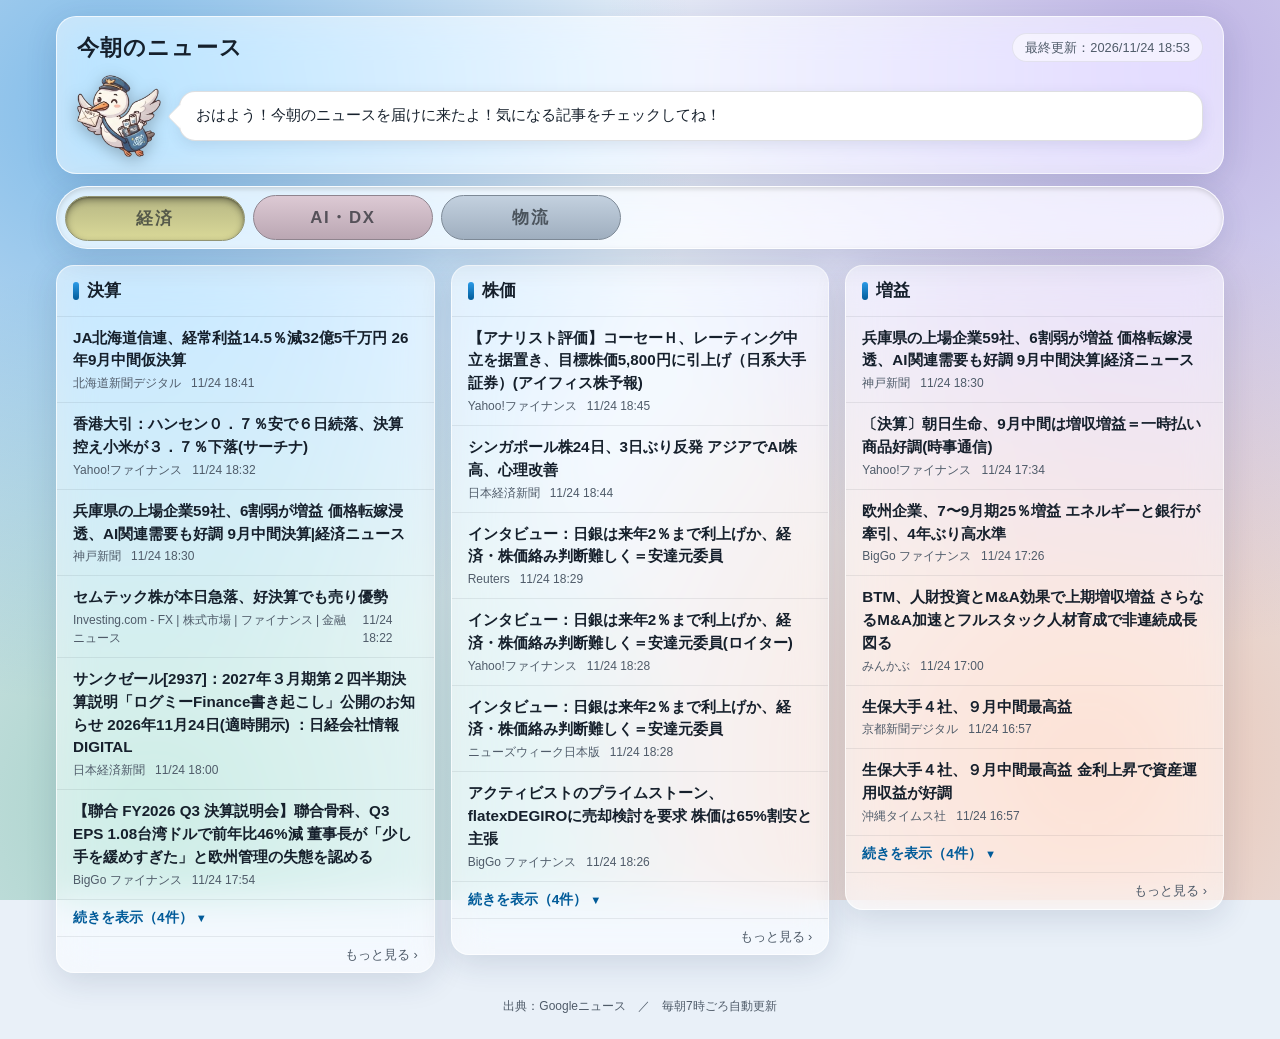
==== commit 52387948: "ニュースを更新 (2026-11-24 18:53)" ====
--- a/public/index.html
+++ b/public/index.html
@@ -13,7 +13,7 @@
       <div class="titles">
         <h1>今朝のニュース</h1>
       </div>
-      <p class="updated">最終更新：2026/11/24 14:46</p>
+      <p class="updated">最終更新：2026/11/24 18:53</p>
     </div>
     <div class="brand">
       <img class="character" src="character.png" alt="" width="286" height="281">
@@ -23,36 +23,36 @@
 </header>
 <style>
 #tab0:checked ~ #panel-tab0 { display: grid; }
-#tab0:checked ~ .tab-bar label[for=tab0] { background: var(--tab-color); color: #fff; box-shadow: 0 3px 10px rgba(0, 0, 0, 0.25); }
-#tab0:focus-visible ~ .tab-bar label[for=tab0] { outline: 3px solid var(--tab-color); outline-offset: 2px; }
+#tab0:checked ~ .tab-bar label[for=tab0] { background: linear-gradient(180deg, color-mix(in srgb, var(--tab-color) 80%, #2a2f36) 0%, var(--tab-color) 100%); color: var(--tab-ink); border-color: var(--tab-edge); box-shadow: inset 0 3px 7px rgba(0, 0, 0, 0.38), inset 0 1px 2px rgba(0, 0, 0, 0.3); transform: translateY(1px); }
+#tab0:focus-visible ~ .tab-bar label[for=tab0] { outline: 3px solid var(--tab-edge); outline-offset: 2px; }
 #tab1:checked ~ #panel-tab1 { display: grid; }
-#tab1:checked ~ .tab-bar label[for=tab1] { background: var(--tab-color); color: #fff; box-shadow: 0 3px 10px rgba(0, 0, 0, 0.25); }
-#tab1:focus-visible ~ .tab-bar label[for=tab1] { outline: 3px solid var(--tab-color); outline-offset: 2px; }
+#tab1:checked ~ .tab-bar label[for=tab1] { background: linear-gradient(180deg, color-mix(in srgb, var(--tab-color) 80%, #2a2f36) 0%, var(--tab-color) 100%); color: var(--tab-ink); border-color: var(--tab-edge); box-shadow: inset 0 3px 7px rgba(0, 0, 0, 0.38), inset 0 1px 2px rgba(0, 0, 0, 0.3); transform: translateY(1px); }
+#tab1:focus-visible ~ .tab-bar label[for=tab1] { outline: 3px solid var(--tab-edge); outline-offset: 2px; }
 #tab2:checked ~ #panel-tab2 { display: grid; }
-#tab2:checked ~ .tab-bar label[for=tab2] { background: var(--tab-color); color: #fff; box-shadow: 0 3px 10px rgba(0, 0, 0, 0.25); }
-#tab2:focus-visible ~ .tab-bar label[for=tab2] { outline: 3px solid var(--tab-color); outline-offset: 2px; }
+#tab2:checked ~ .tab-bar label[for=tab2] { background: linear-gradient(180deg, color-mix(in srgb, var(--tab-color) 80%, #2a2f36) 0%, var(--tab-color) 100%); color: var(--tab-ink); border-color: var(--tab-edge); box-shadow: inset 0 3px 7px rgba(0, 0, 0, 0.38), inset 0 1px 2px rgba(0, 0, 0, 0.3); transform: translateY(1px); }
+#tab2:focus-visible ~ .tab-bar label[for=tab2] { outline: 3px solid var(--tab-edge); outline-offset: 2px; }
 </style>
 <input type="radio" name="tabs" id="tab0" class="tab-radio" checked>
 <input type="radio" name="tabs" id="tab1" class="tab-radio">
 <input type="radio" name="tabs" id="tab2" class="tab-radio">
-<nav class="tab-bar"><div class="inner"><label for="tab0" class="tab" style="--tab-color: #e8590c">経済</label><label for="tab1" class="tab" style="--tab-color: #6f42c1">AI・DX</label><label for="tab2" class="tab" style="--tab-color: #0b8a5a">物流</label></div></nav>
+<nav class="tab-bar"><div class="inner"><label for="tab0" class="tab" style="--tab-color: #dad998">経済</label><label for="tab1" class="tab" style="--tab-color: #d4bcc9">AI・DX</label><label for="tab2" class="tab" style="--tab-color: #b4c5d7">物流</label></div></nav>
 <main class="grid panel" id="panel-tab0">
-<section class="card"><h2 class="card-title">決算</h2><ul class="news-list"><li><a href="https://news.google.com/rss/articles/CBMihwFBVV95cUxQMWhDNU5PajNjY3JKRUZrTnIzbk9rU01XNFY0LVl3U1Y4NHQ0bEZiYnFxTVB2RnBYV0NPbEtlU2hNZkVMT1N4WGg5Y01iVHVodEpzWWc0M3hjWHNHV0cyWVFqSWlvWW1mZEgxWEJCdVlQRFpBYW9iSmlEUzVWQmJKdk9tMmJpNkE?oc=5" target="_blank" rel="noopener"><span class="headline">米決算発表予定（11/24-11/27）－今晩はベストバイ、ダラー・ツリー 引け後にHP、デルなど(トレーダーズ・ウェブ)</span><span class="meta"><span class="source">Yahoo!ファイナンス</span><time>11/24 14:35</time></span></a></li><li><a href="https://news.google.com/rss/articles/CBMiX0FVX3lxTFB4Q0JnNTB6N0dPa1picDRia2tyVjhRYnE0Q081OTkyS3lOVDJpbUlvZ1dHMUJOcGFZc3ZWbGhRWnVXQkhsZTJYZ0JzNVA3OXZtTXV1dmt1cGV6a01ISkd3?oc=5" target="_blank" rel="noopener"><span class="headline">【Shionogi FY2026 Q2 決算説明会】塩野義、上期売上64.5%増の3,504億円で過去最高更新 IntraBio買収完了で希少疾患に本格参入</span><span class="meta"><span class="source">BigGo ファイナンス</span><time>11/24 13:54</time></span></a></li><li><a href="https://news.google.com/rss/articles/CBMiWkFVX3lxTE5tOVlDLW1MYkh0bnNfdmpBR0hQdXFPTGdwMjZIOUo3MmpfdTJFVGFpU1psUDd3QUoxX3RxTDdkTGFzcU9WdTNCT3AxVDVoRmhiREUwMXMwcGd0QQ?oc=5" target="_blank" rel="noopener"><span class="headline">2026年度第4四半期決算</span><span class="meta"><span class="source">北海道新聞デジタル</span><time>11/24 13:47</time></span></a></li><li><a href="https://news.google.com/rss/articles/CBMiVEFVX3lxTFBDTjlOZzdQUEdTdXdtbG1meUpMcWtGZmZhdmhuYkhadW1qbURDdkpYMTB2TWF6cWYwSzdTQVlpZ0pXbzZuVl9QMnlFRlFHRC1wMTZydw?oc=5" target="_blank" rel="noopener"><span class="headline">インベスコ 世界厳選株式オープン＜為替ヘッジなし＞(毎月決算型)【18312991】：基準価格・投資信託情報</span><span class="meta"><span class="source">Yahoo!ファイナンス</span><time>11/24 13:23</time></span></a></li><li><a href="https://news.google.com/rss/articles/CBMiX0FVX3lxTE0wREpzcUd4LWowaFc4Wk5sZHIwenVael9Ia2RpYXVfR29tVDhjUFQ5OUFFazlnY1ZLLUtROUdlRHBOaDYtalZFZVQtTVB1QldNdjdNeXV3clJVSnd0cThv?oc=5" target="_blank" rel="noopener"><span class="headline">【Toda FY2026 Q2 決算説明会】戸田建設、中間営業利益49%増の192億円 建築事業が牽引、通期予想を50億円上方修正</span><span class="meta"><span class="source">BigGo ファイナンス</span><time>11/24 13:04</time></span></a></li><li><a href="https://news.google.com/rss/articles/CBMiakFVX3lxTFBSTU0zekxMcnFoeXk1Qlg5V0sycG8xNGc1S3pfdF9zYkRwdU9PUWYyVmtxeTIxaXpMcVBKdjNCRE85MHllZFNkYlhaWTlmYi1wUy1zNFA5OTg0TTkteHdJWFhrS3d1LTd1U0E?oc=5" target="_blank" rel="noopener"><span class="headline">【11/20より】「【東京都】利益減少・赤字決算だからこそ使える！経営力強化に向けた創意工夫チャレンジ促進事業 解説セミナー」の配信を開始します！【助成金なう】 | 株式会社ナビットのプレスリリース</span><span class="meta"><span class="source">PR TIMES</span><time>11/24 13:00</time></span></a></li></ul><details class="rest"><summary>続きを表示（4件）</summary><ul class="news-list"><li><a href="https://news.google.com/rss/articles/CBMiakFVX3lxTE82UzVCWlpzMEJiSlFoeFFiSjRyS0g2U0xVOS1tLW1PdnIyZlNxbnhqN2VpZUhjMjRZanFBU2l4V3hlN1gwSzAwVzR1YUpYT1ltZWN2Yk9QUXBfa2N2NXptd0M0SW03aHdqRlE?oc=5" target="_blank" rel="noopener"><span class="headline">三洋貿易</span><span class="meta"><span class="source">日本経済新聞</span><time>11/24 13:00</time></span></a></li><li><a href="https://news.google.com/rss/articles/[base64]?oc=5" target="_blank" rel="noopener"><span class="headline">ＫＰＰグループホールディングス[9274]：2027年3月期第2四半期決算説明動画公開のお知らせ 2026年11月24日(適時開示) ：日経会社情報DIGITAL</span><span class="meta"><span class="source">日本経済新聞</span><time>11/24 13:00</time></span></a></li><li><a href="https://news.google.com/rss/articles/CBMiakFVX3lxTE1wM0JWaDYxenJlbEtrTkdEUVhZOHVjYXJrTDJKQ2hUMldWVWs5aTFVUmE0TGE1Z2JQZjdrdF9uOWEwem5ueHhRNjV2eG1MbFQ0Ym5iQTJHVDI3MnBSbVlsYkNZazVZUy1zZlE?oc=5" target="_blank" rel="noopener"><span class="headline">ミラタップ[3187]：2026年９月期 決算説明動画公開及び書き起こし記事掲載に関するお知らせ 2026年11月24日(適時開示) ：日経会社情報DIGITAL</span><span class="meta"><span class="source">日本経済新聞</span><time>11/24 13:00</time></span></a></li><li><a href="https://news.google.com/rss/articles/CBMihwFBVV95cUxQcWFZZ01JY1hZRVF0QzhkVjUtNmRmU0p5V2wtWkcxSERiaXFaeGNfdjZDTTItVklzRXd4RktHaHBhRFdEQnVBa1hXOW9rSDFMZUs3Slg4ZVM5czJmZDNnY1M4aHhhSjlhMnJOX2FuZXEtbE5yUDFXTFl2YV9iQ1pEWG9rTmoyams?oc=5" target="_blank" rel="noopener"><span class="headline">引け後の国内決算発表＆今晩の米決算発表／先物ＯＰ市場ウォッチ(フィスコ)</span><span class="meta"><span class="source">Yahoo!ファイナンス</span><time>11/24 12:44</time></span></a></li></ul></details><a class="more" href="https://news.google.com/search?q=%E6%B1%BA%E7%AE%97&amp;hl=ja&amp;gl=JP&amp;ceid=JP:ja" target="_blank" rel="noopener">もっと見る ›</a></section>
-<section class="card"><h2 class="card-title">株価</h2><ul class="news-list"><li><a href="https://news.google.com/rss/articles/CBMihwFBVV95cUxPUlppWVkxTGVyUVZ2UTNjdnY3V2ZjUlFPSnNiNnY0TDNxT2xCMFZlRXVXbzhNajRNU01ONEgyS21YQkVidzlhTUpISmVXakwwdlBvR3B2NHdGenFCc3JQWFo4Rm4temxFQ25ZUTRiRjlUODNta3YtZnBfTzlQOE1BaW1POTdCRTA?oc=5" target="_blank" rel="noopener"><span class="headline">中外製薬－みずほが目標株価引き上げ 27.12期以降のコアOPを減額〔DZH 個別株情報〕(時事通信)</span><span class="meta"><span class="source">Yahoo!ファイナンス</span><time>11/24 14:36</time></span></a></li><li><a href="https://news.google.com/rss/articles/CBMiWkFVX3lxTE0zRmRPRVhONjVkQ2JuUzVsMXlzaE1yb05LMXRWYk4xVTAtcmV3cUZrMUNCV1lOenJCR0I2eEh0ZFNmdEU5T3o5NzA2QlJvaUJUYlRpX29vZ2JZUQ?oc=5" target="_blank" rel="noopener"><span class="headline">［動画］【テクニカル分析】今週の日本株 株価急落後の反発とAI相場のトレンド修正</span><span class="meta"><span class="source">トウシル</span><time>11/24 14:30</time></span></a></li><li><a href="https://news.google.com/rss/articles/CBMihwFBVV95cUxNM0NmUUc0cy1aX0ZpZkhmbjkzcDZKYUNyWWFrQTNQcUN5OHN4bzA0NDR2b1c0WHZ5U1pSMHctVlZjRjFWZTdQUWRXaDBRa0Ewc3MyRXB5T2kwdWMwVGFHVDEwNmRhUURJRU0wMlhGTWxqbzQ4OGk2b3kyVDRKY05aLWNRd3hIelk?oc=5" target="_blank" rel="noopener"><span class="headline">サンドラッグ－みずほが目標株価引き上げ 販売戦略が奏功し業績は順調、キリン堂とのシナジーに注目〔DZH 個別株情報〕</span><span class="meta"><span class="source">Yahoo!ファイナンス</span><time>11/24 14:24</time></span></a></li><li><a href="https://news.google.com/rss/articles/CBMiYEFVX3lxTFBObGZCNFpLVUJRVkREeVpLUEc4YlhrVHE2VGNtYktMZmloOERWZnl6MjJGbU4yRE5LQjFnOHlZd2J4REtNVmF0TG9xczVYblVSNF9RX2tyZ0w2b3Q3bkozYQ?oc=5" target="_blank" rel="noopener"><span class="headline">ＣＩＪは後場上昇、上限２００万株の自社株買いと５００万株の自社株消却を発表</span><span class="meta"><span class="source">株探</span><time>11/24 14:24</time></span></a></li><li><a href="https://news.google.com/rss/articles/CBMihwFBVV95cUxQUnRHTENLTU5fcGFXTjM3OHNDZnFjRF80WXM0WTNqWS1TT1VWQi1saWgzZ1dPNVFuWkNtdTV0amp1Yzc2bVdxc01CRmRxd2x0WGJiVUVaUk5paEhqT2d3VEdLaVBkWHI2UkhHamUycXhVRkxFZzZRRXh6dWZiM0dVRDRXWnoyMzg?oc=5" target="_blank" rel="noopener"><span class="headline">日経平均VIは大幅に上昇、株価大幅高だが警戒感は緩まず(フィスコ)</span><span class="meta"><span class="source">Yahoo!ファイナンス</span><time>11/24 14:21</time></span></a></li><li><a href="https://news.google.com/rss/articles/CBMidEFVX3lxTE1CYnpoOVhaZ2pHX20tUlRkMDdlYTRRZjN0SjlHTFhsTFhtZUxjQWRydHAtdU1wSlViMnUxa1dXaUlBV2lRMmxhbkxITGs2bVlULW5nNFJXUUNXbVZmNUN4bHJIeVl5NUw3S2UwVHlwUzFqT1lv?oc=5" target="_blank" rel="noopener"><span class="headline">韓国のKumyang Green Power、2,300億ウォンのAIデータセンター契約を受注で株価が6カ月ぶり高値</span><span class="meta"><span class="source">BigGo ファイナンス</span><time>11/24 14:05</time></span></a></li></ul><details class="rest"><summary>続きを表示（4件）</summary><ul class="news-list"><li><a href="https://news.google.com/rss/articles/CBMibEFVX3lxTE5KUENEOUhRVnBqUHVYeXZFRWJXV1docng3S1RxS3BpX0h4TENwNkRQYWh5dmhCUmtWU3NrVUU4cWVobFRYNmtQSm1HTGJSOG41WUx3b0FjTlc5UzBJWGV5ZnQwTmowMllUT0toMg?oc=5" target="_blank" rel="noopener"><span class="headline">神戸物産株が反落 10月度は営業減益、利益確定売り膨らむ</span><span class="meta"><span class="source">日本経済新聞</span><time>11/24 13:57</time></span></a></li><li><a href="https://news.google.com/rss/articles/CBMihwFBVV95cUxQbVFLX2M4X0dHWXRBTmxRYTNoV1R5R2FLMDd0cDNOZi1BakZ5ZVdkUkY2RG1hbHFUUzNoZ05PbGVkdGdBTEZ2TDVXQXdJZUF0WDFlaS1hVTVrUE9UM1BCRld4MVBNaWxIMm55ME1CTm1iZ0VlRUNJZGRFenVlRUliQUl5X3lLN1U?oc=5" target="_blank" rel="noopener"><span class="headline">デクセリアルズ－SMBC日興が目標株価引き下げ 200G/laneの高速PDの立ち上げが株価回復のカギか〔DZH 個別株情報〕</span><span class="meta"><span class="source">Yahoo!ファイナンス</span><time>11/24 13:42</time></span></a></li><li><a href="https://news.google.com/rss/articles/CBMihwFBVV95cUxNRjJxT0tNbE9hWmVYTGJFNV91UVpXRE9pNDJkbWtlSVVGTzYtaXUzRks2TFZUOWNnUTNWak40Q0Nmd0Ewc1BQSUEwTzB4UVctX0pRRFpFMG5iVHNScW9tNmtUQUNMVFUzbmRWN3JlTEFwZXpZSnFVcmdQZVF1R2NqekNneThCdWs?oc=5" target="_blank" rel="noopener"><span class="headline">ロイヤルHD－みずほが目標株価引き上げ 外食事業に加え、ホテル事業やオフプレミス領域への展開を評価〔DZH 個別株情報〕</span><span class="meta"><span class="source">Yahoo!ファイナンス</span><time>11/24 13:39</time></span></a></li><li><a href="https://news.google.com/rss/articles/CBMihwFBVV95cUxNU0xuMzhHYVA4RjlqVDFxQ2hCeXpQZlYzS2hCa0JaOE9NaE1nS2lOb3ljZWQ4dVp6aWtPSTVFVXhocVpwNVkwYi1WOXB3ZlZ2UEpBcDdSUUpWT1MybWpnaDVIdk55WEhqcURESzhna3pNaWYzNlZkV2NhRGRSV1d3ZHgwaHlXdms?oc=5" target="_blank" rel="noopener"><span class="headline">マツキヨココカラー－みずほが目標株価引き上げ 高水準の利益率を継続〔DZH 個別株情報〕(時事通信)</span><span class="meta"><span class="source">Yahoo!ファイナンス</span><time>11/24 13:36</time></span></a></li></ul></details><a class="more" href="https://news.google.com/search?q=%E6%A0%AA%E4%BE%A1&amp;hl=ja&amp;gl=JP&amp;ceid=JP:ja" target="_blank" rel="noopener">もっと見る ›</a></section>
-<section class="card"><h2 class="card-title">増益</h2><ul class="news-list"><li><a href="https://news.google.com/rss/articles/CBMiX0FVX3lxTFB4Q0JnNTB6N0dPa1picDRia2tyVjhRYnE0Q081OTkyS3lOVDJpbUlvZ1dHMUJOcGFZc3ZWbGhRWnVXQkhsZTJYZ0JzNVA3OXZtTXV1dmt1cGV6a01ISkd3?oc=5" target="_blank" rel="noopener"><span class="headline">【Shionogi FY2026 Q2 決算説明会】塩野義、上期売上64.5%増の3,504億円で過去最高更新 IntraBio買収完了で希少疾患に本格参入</span><span class="meta"><span class="source">BigGo ファイナンス</span><time>11/24 13:54</time></span></a></li><li><a href="https://news.google.com/rss/articles/CBMiX0FVX3lxTE0wREpzcUd4LWowaFc4Wk5sZHIwenVael9Ia2RpYXVfR29tVDhjUFQ5OUFFazlnY1ZLLUtROUdlRHBOaDYtalZFZVQtTVB1QldNdjdNeXV3clJVSnd0cThv?oc=5" target="_blank" rel="noopener"><span class="headline">【Toda FY2026 Q2 決算説明会】戸田建設、中間営業利益49%増の192億円 建築事業が牽引、通期予想を50億円上方修正</span><span class="meta"><span class="source">BigGo ファイナンス</span><time>11/24 13:04</time></span></a></li><li><a href="https://news.google.com/rss/articles/CBMiUkFVX3lxTE9jLTlPTXRxZE5KRXVvU1NjZGpLMm50TVRubWhocUtPT1hPd0Z6TmFka3ZZRDkycHV1Q2w4R1ZiWm5CLTFDblFxWVh1NXZEQ2VrQ1E?oc=5" target="_blank" rel="noopener"><span class="headline">【業界別決算 大解剖 ～2026年度中間決算（4～9月期）を総括～】AI需要 電機・IT各社の業績けん引</span><span class="meta"><span class="source">電波新聞デジタル</span><time>11/24 12:10</time></span></a></li><li><a href="https://news.google.com/rss/articles/CBMiTkFVX3lxTE5WUEhEVW5CZlBnaVVCWnM2c255YllKT3BqUzVzZTdtX1drOW5UQzJFUFRVRGNHSHZKa2lHSWpOVVExTG8zZGdiYktmVFRWQQ?oc=5" target="_blank" rel="noopener"><span class="headline">合成ゴムは堅調で増収増益 大阪ソーダの４～９月</span><span class="meta"><span class="source">ゴムタイムス</span><time>11/24 11:09</time></span></a></li><li><a href="https://news.google.com/rss/articles/CBMiSEFVX3lxTFBac0ltbDdTSGlYWDl5eU9yUG9iVWZwaUtPOXc4cGllRXdXVVRTd2tqQXBwMjNOaWxLVVZ4YTNYWnc5YmNPaGp0NA?oc=5" target="_blank" rel="noopener"><span class="headline">ビジュアル・プロセッシング・ジャパン、「CIERTO」のSaaS拡大で3Q増収増益 通期業績予想を上方修正</span><span class="meta"><span class="source">みんかぶ</span><time>11/24 11:00</time></span></a></li><li><a href="https://news.google.com/rss/articles/CBMiSEFVX3lxTE1RU0hXd095Uy16ODBELTBEaGo4cjJ5ejVLWVBGUUl5NFR6aXNOVjlJd3JZc3J5SzY1RFdKUFhXTGdLVURDczRJMg?oc=5" target="_blank" rel="noopener"><span class="headline">三洋貿易、売上高・営業利益・当期純利益は過去最高 ファインケミカルなど3事業で増収増益</span><span class="meta"><span class="source">みんかぶ</span><time>11/24 11:00</time></span></a></li></ul><details class="rest"><summary>続きを表示（4件）</summary><ul class="news-list"><li><a href="https://news.google.com/rss/articles/CBMiS0FVX3lxTE56NXlldzRwclFqTWJqRDVVaHJYbmx3OFRwOE1MY3dTUHJKdGNIczZMTUlJODZyQWpLRkpNWUtiaFdJZmlFMjg5LW1Maw?oc=5" target="_blank" rel="noopener"><span class="headline">ＪＡバンク県信連（新潟市中央区）国内金利上昇で2年連続増益 2026年9月中間決算</span><span class="meta"><span class="source">47NEWS</span><time>11/24 10:40</time></span></a></li><li><a href="https://news.google.com/rss/articles/CBMiXkFVX3lxTE15MjN0enphMmY2S3RFSHkxdGZEVUNqb2NqbDlMR3VONFAxYlRUYzV2LXkxV2hITmJsUlpYeVA3V1d4RWZjU2pEa04tQVU5emF2TW80THQ4XzBsTjEwclE?oc=5" target="_blank" rel="noopener"><span class="headline">ＪＡバンク県信連（新潟市中央区）国内金利上昇で2年連続増益 2026年9月中間決算</span><span class="meta"><span class="source">新潟日報</span><time>11/24 10:30</time></span></a></li><li><a href="https://news.google.com/rss/articles/CBMiU0FVX3lxTE1LSVlaT3lBUlBCMW9sWGZ0NzR3RjhCLWRaQnRqMHNqenVTWFpLbjRyOUVfdUotWHpKdzYzVWtZcmhBbFhDTEJXZzkzTGU5R3N3NE1j?oc=5" target="_blank" rel="noopener"><span class="headline">三ツ星ベルトが決算説明会開く、海外・国内ともベルト事業は増収大幅増益</span><span class="meta"><span class="source">ゴム報知新聞ＮＥＸＴ</span><time>11/24 10:14</time></span></a></li><li><a href="https://news.google.com/rss/articles/CBMiRkFVX3lxTE4yaWdZd0pmY3U1anNRQUpSTmpsdC1Xd1R6VUxqRFV0OEpYQ05jTVNUbVROUTdZZm9GWVBXejdsa3RDVHlnaWc?oc=5" target="_blank" rel="noopener"><span class="headline">ニチモウ、上期は増収増益、期初計画を上回る 陸上養殖設備「ニチモウ式モジュールRAS」の実証試験を開始</span><span class="meta"><span class="source">みんかぶ</span><time>11/24 10:00</time></span></a></li></ul></details><a class="more" href="https://news.google.com/search?q=%E5%A2%97%E7%9B%8A&amp;hl=ja&amp;gl=JP&amp;ceid=JP:ja" target="_blank" rel="noopener">もっと見る ›</a></section>
+<section class="card"><h2 class="card-title">決算</h2><ul class="news-list"><li><a href="https://news.google.com/rss/articles/CBMiWkFVX3lxTFBObzIwZTFHN2lnakdPZkY2UTRIeGQyOHo0ZkFCOGlIV05tbHBUMDNBeWhKWG54NzdpUFdHbngycHNmUUtIQVRjcmtyY2xIOEt2V19KV2dRejRRUQ?oc=5" target="_blank" rel="noopener"><span class="headline">JA北海道信連、経常利益14.5％減32億5千万円 26年9月中間仮決算</span><span class="meta"><span class="source">北海道新聞デジタル</span><time>11/24 18:41</time></span></a></li><li><a href="https://news.google.com/rss/articles/CBMihwFBVV95cUxQa21sYWlYUWR6OXgzMTlwMl9lWE1OejFJTl9yOVdXSjQzV1B3OTRFX0tVUEN6dFpDblVDTFNLRk40MmpSLXdUX2xtWF9ycmVnakhBZmlIZDJ0MkVOV3psVURDOUFtV1VfSjduZ0NQYlFtMGRZbTlGcDdNYTdfTll2ei14dTBTMzQ?oc=5" target="_blank" rel="noopener"><span class="headline">香港大引：ハンセン０．７％安で６日続落、決算控え小米が３．７％下落(サーチナ)</span><span class="meta"><span class="source">Yahoo!ファイナンス</span><time>11/24 18:32</time></span></a></li><li><a href="https://news.google.com/rss/articles/CBMib0FVX3lxTFBoWXN5YWdkZkEzUDR4VG5iSEV3LWJKNndWT012QzEyT1dYX2c2cWp3aE5hRkh5ZTZMNTBNd1ZNQVU5Zi1uY0ZLMmI2Vm9RcUJsZS1oYXZ6eEpRb2g1M2tKQXRfS3BYVlVFb0VCWkdFaw?oc=5" target="_blank" rel="noopener"><span class="headline">兵庫県の上場企業59社、6割弱が増益 価格転嫁浸透、AI関連需要も好調 9月中間決算|経済ニュース</span><span class="meta"><span class="source">神戸新聞</span><time>11/24 18:30</time></span></a></li><li><a href="https://news.google.com/rss/articles/CBMid0FVX3lxTE5hRlA3WVg0S3otcVNybHlTQWo0TGw0bVduajBuNnhlRDhwTDl1WVBTV2VvNDMwZFdEVFZLSmI5V2xQXzBzWjdvUEpTMjJKaXQwajVTeWFkYzAxQ1RkVURxT0hyNGJ0WDltTjlTaU1VYXpWeWxFMDAw?oc=5" target="_blank" rel="noopener"><span class="headline">セムテック株が本日急落、好決算でも売り優勢</span><span class="meta"><span class="source">Investing.com - FX | 株式市場 | ファイナンス | 金融ニュース</span><time>11/24 18:22</time></span></a></li><li><a href="https://news.google.com/rss/articles/[base64]?oc=5" target="_blank" rel="noopener"><span class="headline">サンクゼール[2937]：2027年３月期第２四半期決算説明「ログミーFinance書き起こし」公開のお知らせ 2026年11月24日(適時開示) ：日経会社情報DIGITAL</span><span class="meta"><span class="source">日本経済新聞</span><time>11/24 18:00</time></span></a></li><li><a href="https://news.google.com/rss/articles/CBMiYEFVX3lxTE5jei1paXpFYkRlaTJDWU9QdWZwU3hLVWw5QUFaaFN6S1lfQkMteGQ2UU14MDhvY0FiZTNZNnE1bnp1TjRoeWcxcUhpX1ZGeHBLQmM4NUc0SkFfY0FDa1VMMg?oc=5" target="_blank" rel="noopener"><span class="headline">【聯合 FY2026 Q3 決算説明会】聯合骨科、Q3 EPS 1.08台湾ドルで前年比46%減 董事長が「少し手を緩めすぎた」と欧州管理の失態を認める</span><span class="meta"><span class="source">BigGo ファイナンス</span><time>11/24 17:54</time></span></a></li></ul><details class="rest"><summary>続きを表示（4件）</summary><ul class="news-list"><li><a href="https://news.google.com/rss/articles/CBMibEFVX3lxTE9LbnJRakJ5OUlKY3dPcjk4Y2VjTC1OWEN2TlFDN0ZWc05NXzRybmlOYTlfaWF1cTVZYXBISDJLWGd0NmZNUjZhaFdUZm1BNHlpYWZLU1g2SUtsMXpnR2VfaE8yOVZlLUh2STBYVw?oc=5" target="_blank" rel="noopener"><span class="headline">決算:東海カーボンの27年12月期、工業炉事業の営業益6割増へ AI需要増で</span><span class="meta"><span class="source">日本経済新聞</span><time>11/24 17:38</time></span></a></li><li><a href="https://news.google.com/rss/articles/CBMidEFVX3lxTFB5SXJJeWNkQ2VCbGgxUGJtMW1zVHFTMWpSTll3ZzdBay11YWwzdXl2UGJsd1JaTHJEVWl6dnRoVjFoUXA5MXhhQXV5d1YxTW5xdjNqNjJraGh6QmdIN280V1Zrc0FxUmpFSk9HRWRPUEdKWlk0?oc=5" target="_blank" rel="noopener"><span class="headline">エヌビディアCEO復帰で連想買い、マーベル・テクノロジー株18%急騰 12月1日決算発表を前に</span><span class="meta"><span class="source">BigGo ファイナンス</span><time>11/24 17:36</time></span></a></li><li><a href="https://news.google.com/rss/articles/CBMihwFBVV95cUxOaXoxS19DQVJfWVRJWHBwMFBnaWxMX1NYWFJGbXdGNG9VQVdaajlwVUs2d1l3US1vZldwcU0zdjZlcWtGejk0Qms0NjEzWTV0Y1FwNzdOM180THdtVWFGSFJCbTQxSjRkMW1xcnJCSGlEUmp5U01OclFIeEdDeFZ4UEZCTmg2d1E?oc=5" target="_blank" rel="noopener"><span class="headline">〔決算〕朝日生命、9月中間は増収増益＝一時払い商品好調(時事通信)</span><span class="meta"><span class="source">Yahoo!ファイナンス</span><time>11/24 17:34</time></span></a></li><li><a href="https://news.google.com/rss/articles/CBMiVkFVX3lxTE04Z3hzRko5U2loZlJyMzZERDZHYkM5SGtPZ21BMXBYQVh3dVRoaDU0TE03aWdOd0RkZHItYkFya01TNXFJclp3NjVjS09LbjR5ZnQ4WHFR?oc=5" target="_blank" rel="noopener"><span class="headline">大手生保4G、日本、明治安田が最高益 26年4～9月期決算 金利上昇で運用好調</span><span class="meta"><span class="source">ニッキンONLINE</span><time>11/24 17:31</time></span></a></li></ul></details><a class="more" href="https://news.google.com/search?q=%E6%B1%BA%E7%AE%97&amp;hl=ja&amp;gl=JP&amp;ceid=JP:ja" target="_blank" rel="noopener">もっと見る ›</a></section>
+<section class="card"><h2 class="card-title">株価</h2><ul class="news-list"><li><a href="https://news.google.com/rss/articles/CBMihwFBVV95cUxPcktSb2RSdkcza1VEWWJmUzlwR0VFUHEtd2ZWMjF6TEZUMnMtMld0M0prYVNVV1p5Y1RpMDFWUFo2aFkwTjA0cWFqektUWk9EWmpTU0c1V25GMkE4SHJWX0dKc0Ytb1o4SHVQWTBKdUpPMEJqMlhHZk5TekJ2X0g3TVZBak9HYTA?oc=5" target="_blank" rel="noopener"><span class="headline">【アナリスト評価】コーセーＨ、レーティング中立を据置き、目標株価5,800円に引上げ（日系大手証券）(アイフィス株予報)</span><span class="meta"><span class="source">Yahoo!ファイナンス</span><time>11/24 18:45</time></span></a></li><li><a href="https://news.google.com/rss/articles/CBMibEFVX3lxTE9PUXhXQk1ibkFva3llNThLbnV1a3lIc2FjNUFoeWEtRXg4aTgzQjRYZmVPbWswN0NDRExnRm53VHFkcThxbUMwRXJMcVNpRElGZmpIU3RrRnZuY3ppLUlIbTdoMnJqSWlWRHdiSA?oc=5" target="_blank" rel="noopener"><span class="headline">シンガポール株24日、3日ぶり反発 アジアでAI株高、心理改善</span><span class="meta"><span class="source">日本経済新聞</span><time>11/24 18:44</time></span></a></li><li><a href="https://news.google.com/rss/articles/CBMifkFVX3lxTFB1UGVsa2Mta3lfZFBnbmlERTJvcUR0Rm5DV0ZQeWUtWG02VkxfTzRaaWlXQU9BSFVGYjczdTBmb2FuVUlaV185V1BHVW5ZZjRZYUFKa1E3MEZ1aHgtejlsREo3aDN1eC12RllXel9IV2NuWUhZdk1lSzNmeElKUQ?oc=5" target="_blank" rel="noopener"><span class="headline">インタビュー：日銀は来年2％まで利上げか、経済・株価絡み判断難しく＝安達元委員</span><span class="meta"><span class="source">Reuters</span><time>11/24 18:29</time></span></a></li><li><a href="https://news.google.com/rss/articles/CBMihwFBVV95cUxOLXg3dnRUeE1XMjdfNXE2T21zaS1BTmp3MnY3REloT1ZLaFFHdm1rWFhWY3JFLTdnZVdkQTYxZGFmMWdoUFVJcDhtR0duRGJidGNzNDlUWUI2WW9DeGluX2VnYWx4ZlVWRjg3ZVVlX0hEbTQ3RVgtUHpTWTNabmR5OXVXMFItRUU?oc=5" target="_blank" rel="noopener"><span class="headline">インタビュー：日銀は来年2％まで利上げか、経済・株価絡み判断難しく＝安達元委員(ロイター)</span><span class="meta"><span class="source">Yahoo!ファイナンス</span><time>11/24 18:28</time></span></a></li><li><a href="https://news.google.com/rss/articles/CBMiWkFVX3lxTE90T2NpV0FjdFJOVDRrYm5yTmtLU21EMXZ1UVVqTWdkc3htUHhlcmgwbkQwaU10UVZPbzBtOGEtdGFRc18tc0w1aTMwNDZCbkx0cGhLUHV1MDZNdw?oc=5" target="_blank" rel="noopener"><span class="headline">インタビュー：日銀は来年2％まで利上げか、経済・株価絡み判断難しく＝安達元委員</span><span class="meta"><span class="source">ニューズウィーク日本版</span><time>11/24 18:28</time></span></a></li><li><a href="https://news.google.com/rss/articles/CBMidEFVX3lxTFBjOWduRURQdFhkRHhuWlFSRHlRQXJfb1ZvVDRnXzd3cXlNeUx4cENWd1VqM0p3RGxCQlg5bEFBb19QaFdRVjZ3RjdxZzdXcTNVYjdSRkR2emRreXJIcHhtWkpnSWxVZWV4SWRad2QtZ0hZYUNY?oc=5" target="_blank" rel="noopener"><span class="headline">アクティビストのプライムストーン、flatexDEGIROに売却検討を要求 株価は65%割安と主張</span><span class="meta"><span class="source">BigGo ファイナンス</span><time>11/24 18:26</time></span></a></li></ul><details class="rest"><summary>続きを表示（4件）</summary><ul class="news-list"><li><a href="https://news.google.com/rss/articles/CBMiYEFVX3lxTE05YVcxVGI5VXR2Um9IR00wYWFSSEE4WjJkWXZTSkI3S1lqSXJMQnlWOVVwaVFSdF9mME85TFF6N1VLdGpsQVRKTE1CajRVemNwLUtMWW1nYWlDUXF3dDQ1Nw?oc=5" target="_blank" rel="noopener"><span class="headline">株価指数先物【引け後】 目先底を確認も、バンドに沿ったトレンドは脱せず</span><span class="meta"><span class="source">株探</span><time>11/24 18:16</time></span></a></li><li><a href="https://news.google.com/rss/articles/[base64]?oc=5" target="_blank" rel="noopener"><span class="headline">日経平均は戻り高値から2割下落で値ごろ感、AI関連株から反発か</span><span class="meta"><span class="source">SBI証券</span><time>11/24 18:12</time></span></a></li><li><a href="https://news.google.com/rss/articles/CBMihwFBVV95cUxORU8yUTZnVUlvczVsaEhhMElBeUxESGNTanpPaVJic0RGQ3MxRm1xaWd6djFzcHNzcl9GOXdyUlpuV1ZTNzRFQm5URDVJUFZKVDc1RjdfQ2E3ZS1WdWY4R2VsU1VRS29xN2UtYVVXNm5uUVF1TXd3NVpSNnVqNW5mNDJ2TlpRaWs?oc=5" target="_blank" rel="noopener"><span class="headline">24日午後の記事一覧：テンセントの目標株価を10％引き下げ 「買い」は維持＝BofASなど(トレーダーズ・ウェブ)</span><span class="meta"><span class="source">Yahoo!ファイナンス</span><time>11/24 18:10</time></span></a></li><li><a href="https://news.google.com/rss/articles/CBMidEFVX3lxTFBIZGIxdXlMclZReHhtbF96a0hqV1N0UEFvUlFRWjFyS1MteE1yVWFfdjZEN2hobFBkb2VqTXNZQmFJbXlXVjBabXZjMXRkVFc2d2VyTWllQ0hPZDJWbzFVajJLRFhTZmxHdGU0WW5yTUF3bkcy?oc=5" target="_blank" rel="noopener"><span class="headline">中国の広田集団、株価が1元割れ 6,000万元の自社株買いも退市カウントダウンを止められず</span><span class="meta"><span class="source">BigGo ファイナンス</span><time>11/24 17:56</time></span></a></li></ul></details><a class="more" href="https://news.google.com/search?q=%E6%A0%AA%E4%BE%A1&amp;hl=ja&amp;gl=JP&amp;ceid=JP:ja" target="_blank" rel="noopener">もっと見る ›</a></section>
+<section class="card"><h2 class="card-title">増益</h2><ul class="news-list"><li><a href="https://news.google.com/rss/articles/CBMib0FVX3lxTFBoWXN5YWdkZkEzUDR4VG5iSEV3LWJKNndWT012QzEyT1dYX2c2cWp3aE5hRkh5ZTZMNTBNd1ZNQVU5Zi1uY0ZLMmI2Vm9RcUJsZS1oYXZ6eEpRb2g1M2tKQXRfS3BYVlVFb0VCWkdFaw?oc=5" target="_blank" rel="noopener"><span class="headline">兵庫県の上場企業59社、6割弱が増益 価格転嫁浸透、AI関連需要も好調 9月中間決算|経済ニュース</span><span class="meta"><span class="source">神戸新聞</span><time>11/24 18:30</time></span></a></li><li><a href="https://news.google.com/rss/articles/CBMihwFBVV95cUxOaXoxS19DQVJfWVRJWHBwMFBnaWxMX1NYWFJGbXdGNG9VQVdaajlwVUs2d1l3US1vZldwcU0zdjZlcWtGejk0Qms0NjEzWTV0Y1FwNzdOM180THdtVWFGSFJCbTQxSjRkMW1xcnJCSGlEUmp5U01OclFIeEdDeFZ4UEZCTmg2d1E?oc=5" target="_blank" rel="noopener"><span class="headline">〔決算〕朝日生命、9月中間は増収増益＝一時払い商品好調(時事通信)</span><span class="meta"><span class="source">Yahoo!ファイナンス</span><time>11/24 17:34</time></span></a></li><li><a href="https://news.google.com/rss/articles/CBMidEFVX3lxTE9Ua19fOUFfZnNSR1JCT2hiUm5HM3k5cFNiYi0wV2N4eFFXOG1vZTVhNThaX0xsajdrRXY0SUZIYTR6YW9NWFhJdjc5ZGNOUS1CbE1PbXU5ejF1RU9Ba3FtLW9Td3RQUEViWHZSMlVnSGRVM0Y0?oc=5" target="_blank" rel="noopener"><span class="headline">欧州企業、7〜9月期25％増益 エネルギーと銀行が牽引、4年ぶり高水準</span><span class="meta"><span class="source">BigGo ファイナンス</span><time>11/24 17:26</time></span></a></li><li><a href="https://news.google.com/rss/articles/CBMiRkFVX3lxTE1HT2ZEQlR6QlB2SlpndlBsaU82WXRSTnZFN1ZUT1Q1dUN2NE5NNmNwQm9mZFE3LWJmLW1CT2NsNDhTMTdiS3c?oc=5" target="_blank" rel="noopener"><span class="headline">BTM、人財投資とM&amp;A効果で上期増収増益 さらなるM&amp;A加速とフルスタック人材育成で非連続成長図る</span><span class="meta"><span class="source">みんかぶ</span><time>11/24 17:00</time></span></a></li><li><a href="https://news.google.com/rss/articles/CBMiW0FVX3lxTE9KSFpyQkE1MWNhNDFmY1ZGTDRGcVoxS0xLT2xWRDgxejZZQVZFeGZaQV9hOXRKVGxvdW5xNENzNG43eWVVV01tOXFwZThVNGp6S0lpaUtWRUNKUUk?oc=5" target="_blank" rel="noopener"><span class="headline">生保大手４社、９月中間最高益</span><span class="meta"><span class="source">京都新聞デジタル</span><time>11/24 16:57</time></span></a></li><li><a href="https://news.google.com/rss/articles/CBMiXkFVX3lxTE4yRWpGVmxuamhfU2lwdHQ3MjltTFRWQmNSZWkzOFdUMDB6Si1QVGRyNFpwLTd5M3pjUXNoRHpEUjJ1ZmVZNUlsSFoyMk5yeGdWSkV6ZjUyaUx0TWFRcGc?oc=5" target="_blank" rel="noopener"><span class="headline">生保大手４社、９月中間最高益 金利上昇で資産運用収益が好調</span><span class="meta"><span class="source">沖縄タイムス社</span><time>11/24 16:57</time></span></a></li></ul><details class="rest"><summary>続きを表示（4件）</summary><ul class="news-list"><li><a href="https://news.google.com/rss/articles/CBMif0FVX3lxTE9oSjE1T18wYXhnMVJpbWw5ZXZUUndHUkR1M1loNXI5V3RPWF9qYWNaMVBTaWl2bVF6elE1aGx6b0JjdlVEb3VjR0ljcUM4WU5Td0JTejZCOEIweEItM3d4Tld0TXNMQlo2TXI1V2Ffa2l3Z1ZEVzFtZGNKeWVUQ3M?oc=5" target="_blank" rel="noopener"><span class="headline">生保大手4社、9月中間最高益 金利上昇で資産運用収益が好調（共同通信）</span><span class="meta"><span class="source">Yahoo!ニュース</span><time>11/24 16:57</time></span></a></li><li><a href="https://news.google.com/rss/articles/CBMiVkFVX3lxTE05NjRYcDVmZWdLeWZfU3lYTmZhR1Q3SDVBcFNlc1QwTFZJR251Qk1jdkpucG1Fdk9HWDhkUTZaYTFCYmlOcER1TWZPVHcxWElBVmJjM2J3?oc=5" target="_blank" rel="noopener"><span class="headline">生保大手４社、９月中間最高益 金利上昇で資産運用収益が好調 | | 全国のニュース</span><span class="meta"><span class="source">佐賀新聞</span><time>11/24 16:57</time></span></a></li><li><a href="https://news.google.com/rss/articles/CBMihwFBVV95cUxNc0VHblJCeDd1bUxZaWROWXlGWUpGVmRtX1dMZmhHVWVfRS1QcndVMHNRbGgyZ1YyWmFNblk1dlpkbzdrQk9BWE9LLTgxMWpPUnZ0Q1ZiTDlMRWs1UzUyVzhHdm1zemI5RDkwUjNDaGpBWFE3cEJHYUZwQWY0M1BRN3lKSHFBWjA?oc=5" target="_blank" rel="noopener"><span class="headline">〔決算〕富国生命、26年中間は増収増益＝企業年金保険が増加(時事通信)</span><span class="meta"><span class="source">Yahoo!ファイナンス</span><time>11/24 16:43</time></span></a></li><li><a href="https://news.google.com/rss/articles/CBMikAFBVV95cUxNOU5uNTVKY28wVmtWUUk3M2Z6Q1hQYVhfb28tLWozS0hxYkdfMFo0TmFtZGFjUGNIWWl6UkF4cThOVGZmMnYwQnN1dVFMbTctaGpkTjJuVGtrY0VxMG5ZZkowaFctMzFFUzBhZGNvUXJPaDFUWEl6blJ3WDF4ZFR5R3d2Nm1lUEF4SnFUeVFObkU?oc=5" target="_blank" rel="noopener"><span class="headline">アングル：欧州企業、第3四半期は25％増益へ 過去４年で最高の伸び</span><span class="meta"><span class="source">Reuters</span><time>11/24 16:31</time></span></a></li></ul></details><a class="more" href="https://news.google.com/search?q=%E5%A2%97%E7%9B%8A&amp;hl=ja&amp;gl=JP&amp;ceid=JP:ja" target="_blank" rel="noopener">もっと見る ›</a></section>
 </main>
 <main class="grid panel" id="panel-tab1">
-<section class="card"><h2 class="card-title">物流 DX</h2><ul class="news-list"><li><a href="https://news.google.com/rss/articles/CBMiX0FVX3lxTE43QkJwaGZoZmtqQlVjdmZURnljNFlFR1g3WG9xTk1IXzBWOXpIajVja3ZidFowWjQ5TUVXeWZLWElFWUl1WXB3dVV5WEtzVXVFLVRjaFkzWml2cXlsVU9n?oc=5" target="_blank" rel="noopener"><span class="headline">ケイヒン ＤＸ導入で高付加価値物流を提供</span><span class="meta"><span class="source">カーゴニュースオンライン</span><time>11/24 12:03</time></span></a></li><li><a href="https://news.google.com/rss/articles/CBMiX0FVX3lxTE5pTmNfZHo0MkF0X2VfQVJzZEdqMGo4LW5CR05oaTNkT3U2QW9mblBPN3p0MFF0MlFlVkhrVnc0UjRsdGUzYzlLNXI4clZTSXAzZjJGeFhhRC1WUklMZnhz?oc=5" target="_blank" rel="noopener"><span class="headline">行政インタビュー 〝物流危機〟の克服へ「倉庫」のＤＸ・ＧＸ促進 国土交通省 物流・自動車局 貨物流通経営戦略室長 有賀智徳 氏</span><span class="meta"><span class="source">カーゴニュースオンライン</span><time>11/24 06:00</time></span></a></li><li><a href="https://news.google.com/rss/articles/CBMiakFVX3lxTFBaWkJoTzBkY0wwa3k1OFdMTl9RTkVLbjBHem5QTFdjU21DdUkzNUpiNHNzX3dDM2ZLM182OEYwRjdldWxpZS1hU1ZMUkNoeXJ1Y3ZBelk2d0JqbzhOejNkcGNVRlg0SEZQS2c?oc=5" target="_blank" rel="noopener"><span class="headline">渡邉 健一郎：物流DXはなぜ現場で定着しないのか ｜ CTC総研 ｜ CTC</span><span class="meta"><span class="source">CTC - 伊藤忠テクノソリューションズ</span><time>11/20 18:00</time></span></a></li><li><a href="https://news.google.com/rss/articles/CBMiSkFVX3lxTE95OExKZ19NSF9neVZoYUQwOUdELXlfbE04TU9idHFPb2xoMGk4Q3NfN3cwMEkxalo4T2RZSGxNRktSMW9NX1lESS1B?oc=5" target="_blank" rel="noopener"><span class="headline">鴻池運輸、ICT3組織を京橋に集約しDX推進</span><span class="meta"><span class="source">LOGISTICS TODAY</span><time>11/20 14:33</time></span></a></li><li><a href="https://news.google.com/rss/articles/CBMiR0FVX3lxTFBwMzA5dnhjamMtTEduV2VYN3ZQRDZaSnZJZkFta1hjMllUOFRla1hieHNZelVsdklLS0pwZTN0Q0x5QVRZOUZF?oc=5" target="_blank" rel="noopener"><span class="headline">日本フォークリフトトラック市場、2035年に63億7,340万米ドルへ拡大予測｜物流DX・電動化・自動運転技術が変える次世代物流インフラの成長戦略</span><span class="meta"><span class="source">Newscast.jp</span><time>11/19 11:05</time></span></a></li><li><a href="https://news.google.com/rss/articles/CBMibEFVX3lxTE04OHI2Vm1oWDJTQ3Q5LTIyMURaTGU4RHJTYjMzR2RNazhvbzlxSFJEOHp5N3FwN3BmUnBvMmtKRTJIMGFaLW9rdS1QMnlBeF9rNmhuQ1Z2MDk5RnBFQVNuNW9yNXV4TXM1a056eQ?oc=5" target="_blank" rel="noopener"><span class="headline">清水建設、物流DXでムダを排除 「トーチタワー」の現場で効果確認</span><span class="meta"><span class="source">日本経済新聞</span><time>11/17 05:00</time></span></a></li></ul><details class="rest"><summary>続きを表示（4件）</summary><ul class="news-list"><li><a href="https://news.google.com/rss/articles/CBMiSkFVX3lxTE5mX2c3NFZKOXl6Wmx4MVhyQld0YnZhU2N4RFdqa2IwbV9DU0RNTHJFTzdmR19ZWFF1cXlubElPeldfY3NsT08zUmd3?oc=5" target="_blank" rel="noopener"><span class="headline">物流DX、国交省「何のための改革か」を問い直す</span><span class="meta"><span class="source">LOGISTICS TODAY</span><time>10/29 16:00</time></span></a></li><li><a href="https://news.google.com/rss/articles/CBMiREFVX3lxTE9NZkM5TFpycl9Ea1duZF93WjVsN3VqYWVxUXBsRTVNSUJmaEpEU0piclREZDg3NkJZbzFmYmxpMzE1TXl6?oc=5" target="_blank" rel="noopener"><span class="headline">セーフィー、「物流DX未来会議2026」に登壇</span><span class="meta"><span class="source">セーフィー株式会社</span><time>10/27 16:00</time></span></a></li><li><a href="https://news.google.com/rss/articles/CBMiREFVX3lxTFA4V3R0emlpZFlsWkpKVW9kNkF5a2RNdFFuLW44WVRERmRtN2o3NG90NEtFS3VHY19DLW4wSElKTkRCb1ow?oc=5" target="_blank" rel="noopener"><span class="headline">セーフィー、「第4回物流DX会議2026」に登壇 映像プラットフォームによる物流現場AXの実践を紹介</span><span class="meta"><span class="source">セーフィー株式会社</span><time>10/27 16:00</time></span></a></li><li><a href="https://news.google.com/rss/articles/CBMiSkFVX3lxTFBhMWFNblhpWkRpaXpMX2NwRDZ3WDUzNjN0eVRNa1FsTC1iM2xneTJFa0R5bTU2MVdONnBxalJqSVowOHQ4eEQyZURB?oc=5" target="_blank" rel="noopener"><span class="headline">第4回物流DX会議、実装の壁を越えるための3日間</span><span class="meta"><span class="source">LOGISTICS TODAY</span><time>10/26 16:00</time></span></a></li></ul></details><a class="more" href="https://news.google.com/search?q=%E7%89%A9%E6%B5%81%20DX&amp;hl=ja&amp;gl=JP&amp;ceid=JP:ja" target="_blank" rel="noopener">もっと見る ›</a></section>
-<section class="card"><h2 class="card-title">生成AI</h2><ul class="news-list"><li><a href="https://news.google.com/rss/articles/CBMihwFBVV95cUxPOHY1T0t4X21ZSGpVaURUOHBpQ2EtOVA0TEdIQ0tkUlJaSElpWC0zRVhwbXk1d1hPVU9vTVRiMDJWMFpqUnJKTDhOd2VUZ3QxMkM2cnNMOV9sVjc4amUtdVRhVVJjblptX0xOUnhyZkYzRC1Bbi11Z2dXN2E1TmZlemJuQ0ZlcU0?oc=5" target="_blank" rel="noopener"><span class="headline">DXC、Claude Mythosを活用したFrontier Code Assuranceを開始</span><span class="meta"><span class="source">Unite.AI</span><time>11/24 14:21</time></span></a></li><li><a href="https://news.google.com/rss/articles/CBMiWEFVX3lxTE10ajlmVmQzSDU0cFc3RERtV0ZTcHNzbWhVX09Qa1V0emtKNjVYMWxfUUJZclppNlRjNmVEdGJfWTlzTHJOZkZIVnluRDRGZjRaM1pxeEw5MUc?oc=5" target="_blank" rel="noopener"><span class="headline">Maxon、「Maxon Plus」を発表！ブラウザで3Dレビュー、AIで3Dモデルとテクスチャを生成</span><span class="meta"><span class="source">CGinterest</span><time>11/24 14:17</time></span></a></li><li><a href="https://news.google.com/rss/articles/CBMiY0FVX3lxTFA2SjJ0M0ZuWEhxVk9yRFN0WWg4aWlFMl94ZGhMd19VbGNzMHpzOUY4MTA5QU9HNEI5QzkwcXY1c21qWHkyRU5vU2tnNWhmeXBCOGw3SklrLS1jUDdiYnV4Z09PUQ?oc=5" target="_blank" rel="noopener"><span class="headline">Visa調査、生成AIの買い物代行を信頼するのはわずか20％</span><span class="meta"><span class="source">株式会社インプレス</span><time>11/24 13:51</time></span></a></li><li><a href="https://news.google.com/rss/articles/CBMibkFVX3lxTE9jYWJnckM1Vll5alRXeFBNLWJVaUtWUXoxT1VsZGZHQjZlOGhlU3MtYVd2UEkyeUpHekpnQmNzUW5qZjI0cTRBbzFvUHd5RTlFYmJkUGh3TW56bTlvZ1hQV29Rd0htRUFUdEdUQmN3?oc=5" target="_blank" rel="noopener"><span class="headline">ソフトバンクとOpenAIの合弁会社がAIガバナンス「C認証」を取得 企業のAI活用に求められる4つの基準とは</span><span class="meta"><span class="source">au Webポータル</span><time>11/24 13:48</time></span></a></li><li><a href="https://news.google.com/rss/articles/CBMiaEFVX3lxTE1HbWx4R1k1UElYa0dTRUdxMjE0bGhrRXNUSGlnZXFMTjNfaWRzUVZIZy1VMHRxeDlQb1llNk0zUzFaM1NwZFFua1lOQUtLOTVGTHF6eGZiMDZUdzFZakhrZnVKT1VTbTd2?oc=5" target="_blank" rel="noopener"><span class="headline">AI半導体に異変 AIエージェント時代に「CPU復権」が始まった</span><span class="meta"><span class="source">株式会社エクサウィザーズ</span><time>11/24 13:36</time></span></a></li><li><a href="https://news.google.com/rss/articles/CBMia0FVX3lxTE1HR1dHYjBFNTVrSnMxTUhQWkJJR1ZPdXlVM2NyZ0VkMXJITDNiRFhMTlRSQTRzS1lUb3g5WlBkLUhpb0Qta2dCc2dVQkRCZnAtRXEtLU5maV82VG00UmVlNjgwQ1QweTBJTjZB?oc=5" target="_blank" rel="noopener"><span class="headline">生成AI×特許技術で広告チェックが新ステージへ。トラスクエタ、広告表現チェック『TRUSQUETTA AD』新バージョン「Tsubaki（ツバキ）」をリリース</span><span class="meta"><span class="source">時事ドットコム</span><time>11/24 13:16</time></span></a></li></ul><details class="rest"><summary>続きを表示（4件）</summary><ul class="news-list"><li><a href="https://news.google.com/rss/articles/CBMiXkFVX3lxTE9LSUFkemswTTkxNVN4OS1YUTFQR2RGQlY1OGh6NVBha1FDUUtuZzROZktuMF9aV29ZRUJrT3k3U1kyUnQ2bWplZVpUUTAxcUlmRjRzZmtWUUVYMDM3NkE?oc=5" target="_blank" rel="noopener"><span class="headline">2026年11月から福祉の総合相談にAIを導入</span><span class="meta"><span class="source">沖縄タイムス社</span><time>11/24 13:13</time></span></a></li><li><a href="https://news.google.com/rss/articles/CBMiV0FVX3lxTE5pMnJYbGtoN1k2LU5xX3daZVBaLVZvZWhKaUF1RnZWNklyNEhEbXN6OVY3ZUhsWE5XbkU4SWNLVjNmM1JDc0FhLUVQeVdtVVQwM1V4S1AwUQ?oc=5" target="_blank" rel="noopener"><span class="headline">商品を知る情報源にAIチャットを挙げた人は31.8％ AIがきっかけの購入・契約者の86.5％は別の情報源でも確認</span><span class="meta"><span class="source">コマースピック</span><time>11/24 13:01</time></span></a></li><li><a href="https://news.google.com/rss/articles/CBMiakFVX3lxTFBtcVJtMG1sc3NFUHdEWC15QVRVWF85TWozSHFyQlpBdDlNWE1taGRab1p0RU5ZMG9YbmQxUVVDMV9wWEx2d1Z5bHEybWNLdWdfS3pTUmhHWFUwZFNtOHdMQzRQVWpPelNjcFE?oc=5" target="_blank" rel="noopener"><span class="headline">【疑わない人間、疑われないAI】AI生成コードの脆弱性・欠陥の早期発見の一助に、PARAs AIが「質問ガイド」を提供開始</span><span class="meta"><span class="source">PR TIMES</span><time>11/24 13:00</time></span></a></li><li><a href="https://news.google.com/rss/articles/CBMiZkFVX3lxTE9pTTZzU2xoQzE3MmVNNGpRcEhVY21EVzhZcnBuQnJRU1lNQTlBcFBXSExfUXc5WW5ZSFdKTllEUENJdlYyZGlPT2kwUF9NS2I1N0lYaHJOeTd4eHk3cjJadnFQZW1adw?oc=5" target="_blank" rel="noopener"><span class="headline">パナソニック コネクト、オフラインで使える議事録作成AIを無償提供</span><span class="meta"><span class="source">電波タイムズ</span><time>11/24 12:56</time></span></a></li></ul></details><a class="more" href="https://news.google.com/search?q=%E7%94%9F%E6%88%90AI%20-%E3%83%9D%E3%83%AB%E3%83%8E%20-%E5%BD%BC%E5%A5%B3%20-%E5%A4%89%E6%85%8B%20-%E3%82%A2%E3%83%80%E3%83%AB%E3%83%88%20-%E3%82%A8%E3%83%AD&amp;hl=ja&amp;gl=JP&amp;ceid=JP:ja" target="_blank" rel="noopener">もっと見る ›</a></section>
-<section class="card"><h2 class="card-title">DX推進</h2><ul class="news-list"><li><a href="https://news.google.com/rss/articles/CBMibEFVX3lxTE1SbG9CNGhNSXMxVlE2LTBha2RJQTFkS2tVS1h0Si1BdDE3NHJfcmoycXl2ZkwtUy1VSW41TjFSc1pXTVNTb2lUcmZzRkFhUkJQRTRSQVB4SjFTc29PN2VmZ1JkR2VPVldIU3lfbg?oc=5" target="_blank" rel="noopener"><span class="headline">富士通、地域交通DX推進プロジェクト「COMmmmONS」の一環として通院時の交通予約を自動化する実証実験を川崎市で開始</span><span class="meta"><span class="source">日本経済新聞</span><time>11/24 14:21</time></span></a></li><li><a href="https://news.google.com/rss/articles/CBMiaEFVX3lxTE1zU0w1cS02NUkyQ2hROW1fbWlCR0hoRDFsR2NpeXFfWXdZTEk0eFhqNlcxQXpMQTdMM3BnNUFPUlJjTXczanhQaXcwa0tQQ3REMGJMOFQ0OTJoTHR4TnNLQjVQaEE1cy1B?oc=5" target="_blank" rel="noopener"><span class="headline">プレスリリース：DSS-P Skill Learning(TM) 提供開始（2026/12/1）部門横断・社内外協働のDXを、「役割」と“共通言語”で前に進めるDSS-P ver.2.0準拠の動画eラーニング（PR TIMES）</span><span class="meta"><span class="source">毎日新聞</span><time>11/24 12:53</time></span></a></li><li><a href="https://news.google.com/rss/articles/CBMiakFVX3lxTE1rS3JtSDNRbVVaOEtrZEtXVFM1Vl9mNGRLOHo0QmtHRFFOSWhabmxuRnpHajgyRk9lMmZQb3ljQzlZVlphc1ZnRG9waDBuSEVXeS1HTDY3NVAxSkkxWkhhWEhTUEstOXhwTnc?oc=5" target="_blank" rel="noopener"><span class="headline">地域・業界を越えて日本のDXを後押しする「JDXアンバサダー」に13名が新たに参画、総勢77名体制へ</span><span class="meta"><span class="source">PR TIMES</span><time>11/24 11:00</time></span></a></li><li><a href="https://news.google.com/rss/articles/CBMiaEFVX3lxTFBXZzdfYjBrcFNxSy0ybUM4Zkw1Qkc2Z0ZHcnRPUlc1T2RmWTJzVE01NDZheUxTNFJpcjRGUGo5ZW9PUVFKdWZYQ2h0cmRZdlZ5d3o4R3NvN20xRE04M3pMdkJDZ2VSMG11?oc=5" target="_blank" rel="noopener"><span class="headline">「ビジネスチャンスEXPO in TOKYO 2026」に出展いたします</span><span class="meta"><span class="source">ニコニコニュース</span><time>11/24 10:15</time></span></a></li><li><a href="https://news.google.com/rss/articles/CBMiS0FVX3lxTFBfRzc1MHI1aHIwaTJTLVlOMnh5WlhYR1BXQ3R4ZTZhOFNVTG5oMzRkNmgwMDZlb1hDWXR3ZFhZeEtnUWpuSmJPazd1RQ?oc=5" target="_blank" rel="noopener"><span class="headline">県内建設業のＤＸ推進裾野広げ生産性高めたい</span><span class="meta"><span class="source">47NEWS</span><time>11/24 10:10</time></span></a></li><li><a href="https://news.google.com/rss/articles/CBMiTEFVX3lxTFA0a2ZKaUV3SFFJakZvNjE1SWdob3d0UUMxLUlheS1kUUtvZDVjQ3NoR1NDMnlSZkF1MWlUZjJKMmR6ZlQ2WHlsQzVpdVU?oc=5" target="_blank" rel="noopener"><span class="headline">孤立するDX推進からの脱却 ～そらの市 中村係長の自治体BPR【後編】～</span><span class="meta"><span class="source">ジチタイワークスWEB</span><time>11/24 08:00</time></span></a></li></ul><details class="rest"><summary>続きを表示（4件）</summary><ul class="news-list"><li><a href="https://news.google.com/rss/articles/CBMiTEFVX3lxTE5wS0RJM21BajAxV2pnc0hnUXVvR3JsVzJFX3B3a1Q0eFctbVJlOXFIZGFqdWVZUnhuSWRVWWJXODExTjVITEdOVVFLSUE?oc=5" target="_blank" rel="noopener"><span class="headline">孤立するDX推進からの脱却 ～そらの市 中村係長の自治体BPR【前編】～</span><span class="meta"><span class="source">ジチタイワークスWEB</span><time>11/24 08:00</time></span></a></li><li><a href="https://news.google.com/rss/articles/CBMiXkFVX3lxTFBOc3hMRmRkMnZYLUw5R0J5WDduZFlIR0pPa016dUwwbDR6bjN4OXR5WjlQY0xtcHhsOVY4R3BMXy1jRjNxUldRZnRPYjB4QTh3a1F3UGVicjR5RjlobVE?oc=5" target="_blank" rel="noopener"><span class="headline">県内建設業のＤＸ推進 裾野広げ生産性高めたい</span><span class="meta"><span class="source">福井新聞社</span><time>11/24 07:30</time></span></a></li><li><a href="https://news.google.com/rss/articles/CBMiSkFVX3lxTE95OExKZ19NSF9neVZoYUQwOUdELXlfbE04TU9idHFPb2xoMGk4Q3NfN3cwMEkxalo4T2RZSGxNRktSMW9NX1lESS1B?oc=5" target="_blank" rel="noopener"><span class="headline">鴻池運輸、ICT3組織を京橋に集約しDX推進</span><span class="meta"><span class="source">LOGISTICS TODAY</span><time>11/20 14:33</time></span></a></li><li><a href="https://news.google.com/rss/articles/CBMif0FVX3lxTE5WdlBJNXdCWWpjT3NwZFV4dVZDcGxuM3hiVGFTRlBKbHB1bW9FTnVjOHZYSWJXRWNvc2RMR1YtTWhVNzVmMS1WNEhGRFVESFo5bndLRVpMY19xR1dKaGk1d1hQd1JLSnE2ckM3YjJtaDNIajV0dng1dEN4VGpucFE?oc=5" target="_blank" rel="noopener"><span class="headline">「DXは内製すべき？外注すべき？失敗しないDX推進体制の作り方」を公開（株式会社クラウドワークスコンサルティング）</span><span class="meta"><span class="source">Yahoo!ニュース</span><time>11/20 11:39</time></span></a></li></ul></details><a class="more" href="https://news.google.com/search?q=DX%E6%8E%A8%E9%80%B2&amp;hl=ja&amp;gl=JP&amp;ceid=JP:ja" target="_blank" rel="noopener">もっと見る ›</a></section>
-<section class="card"><h2 class="card-title">Copilot</h2><ul class="news-list"><li><a href="https://news.google.com/rss/articles/CBMiT0FVX3lxTE1YNVZyMDRKZFc0OHg0RWVwZU9oQ1g3V3JFZ3RfU29BdVFaejM1MXdkY2VudkFHWktaUVJKVG1VSW9naVpHX29UYVFVQXRDTGc?oc=5" target="_blank" rel="noopener"><span class="headline">AIが社内の大切なファイルまでうっかり見つけてしまう前に。管理者がSharePointの画面から共有の広がりをチェックする入り口</span><span class="meta"><span class="source">DXマガジン</span><time>11/24 14:12</time></span></a></li><li><a href="https://news.google.com/rss/articles/CBMiTEFVX3lxTE5RejJXc1prelFweExpc2tFQzk2LTRvZTBJZG12Skx4RHo4RnpZX0duc2FZSnVLMHc4NDBfYWI0STcyUVdONVFIUzNzNDA?oc=5" target="_blank" rel="noopener"><span class="headline">【いつものTeamsやOutlookで承認できる】AIの作業の最後に「担当者の確認」を入れるCopilot Studioの新機能</span><span class="meta"><span class="source">DXマガジン</span><time>11/24 13:42</time></span></a></li><li><a href="https://news.google.com/rss/articles/CBMieEFVX3lxTE1tcGdHcU96NEZBMy1Mc0c4OFU3aVQwYndOWlR6M3lEVFRtU21KbVMxVXpKaEJaTmJHLTZaSk13eWZTZmtrSUU3Q2c2R1Y1UXJvTzM2eU9PVmUyM09BVzFpZktDSkdfQUVwdmFUWlNscThOUkdKT2pIcQ?oc=5" target="_blank" rel="noopener"><span class="headline">【法人研修】商談準備から日報まで、使っているAIツールで回す──株式会社if「営業のための生成AI活用コース」、ChatGPT・Gemini・Copilot・Claude Coworkの4編を用意</span><span class="meta"><span class="source">RBB TODAY</span><time>11/24 12:16</time></span></a></li><li><a href="https://news.google.com/rss/articles/CBMid0FVX3lxTE1XcGk2MmdiTUZfUE15eGw1akRoRmVsUVhaNTdBRGlzY1hxdnA4bzZMak5PY25RNl8tYmhlcjlqYjZQMUtSeHMyblpLdnVmZUY0ejJoNjVib0hQY0poUE41X2pGWW45amtacHVEMGZqOWpQQ1dQdGtr?oc=5" target="_blank" rel="noopener"><span class="headline">【海外テックWatch】 Copilotは「仕事のOS」に AI時代の戦略を敷いたMicrosoft</span><span class="meta"><span class="source">クラウド Watch</span><time>11/24 11:26</time></span></a></li><li><a href="https://news.google.com/rss/articles/CBMiakFVX3lxTE5FZUdQeHFmVkthVlo0S01nSjFmNUdUWVUyS0x3NTlQWHJ2SVhwdnVoUzl0UUVTcHg3Q0ZzMzFIaW9TWURiSUU5bE5OM3NNdmpPNnBFMnJ3Y19qVDZnMDJTZGFfUmREbWFnYlE?oc=5" target="_blank" rel="noopener"><span class="headline">【Copilot完全対応】パソコンの初歩から最新AI機能の使い方まで、疑問も困惑もすぐに解消！ 「ウィンドウズ11基本＆便利ワザまるわかり 最新版」が登場</span><span class="meta"><span class="source">PR TIMES</span><time>11/24 11:00</time></span></a></li><li><a href="https://news.google.com/rss/articles/CBMid0FVX3lxTE5ac1dENmxXX0ZTRFVudXJDc1pKcTNIUVVpNFo5dWJTZlZnNGl5LTI4Z2xFMFJrOTFpeHNaRzNUbWtpUWhDVDh3c3huSFdKNGl5alA0RmY5S2VwV0w5dVhmaDg1N0plQUU4NkxZcDVTbjlCZGRrX0x3?oc=5" target="_blank" rel="noopener"><span class="headline">【Microsoft Forms】アンケートを集計しただけで満足？ Copilotで分析の着眼点を見つける - 残業を減らす！Officeテクニック</span><span class="meta"><span class="source">窓の杜</span><time>11/24 06:55</time></span></a></li></ul><details class="rest"><summary>続きを表示（4件）</summary><ul class="news-list"><li><a href="https://news.google.com/rss/articles/CBMijAFBVV95cUxPT0JhLTYzRy1LMm93c3hHY05YNGJiakFVNjJGeHY2c0h6clBKdnBQcTk5NnhMbHAwOU44ZmFVNUU1ZzV6cndoNDB1XzhTOW9Vc0R4Q1IydEtFdGd1U0ozSExpNmdvSHFJeTRIMnZ1Z1RDWDZfdjFjY01PX09iYzg2cWhkVy1ST2ZmTXBiXw?oc=5" target="_blank" rel="noopener"><span class="headline">PowerPointの「Brand」、会社仕様のプレゼン資料をCopilotで作成する</span><span class="meta"><span class="source">日経クロステック Active</span><time>11/24 05:00</time></span></a></li><li><a href="https://news.google.com/rss/articles/CBMiTEFVX3lxTFBUQkdDRk1GZ05tenY4VGNoUnJwTzVKZXZVcmxZcVFmQlM1QVpfZkRNLTlvU1JoWkhMQzc2RTFhQ3pWY2otVWUzM0lyN0o?oc=5" target="_blank" rel="noopener"><span class="headline">ChatGPTのように会話するだけでWordやExcelを編集!? MicrosoftがCopilotを大幅拡張</span><span class="meta"><span class="source">DXマガジン</span><time>11/23 09:02</time></span></a></li><li><a href="https://news.google.com/rss/articles/CBMidEFVX3lxTE5hQTdmY21rTlp2bjVSTmh4Qy1UT25pVmk4M2R6cDNBQmRhVXFxSFplMEdVWDhqUnVmWk9yWVhrT3RmYWkwNkJNUXlxRzJ6Y2RNS0FiSkk1Qmt4aE1qYkQ1TlFqa2h0aGhFdjJmdTZyMjV1aE90?oc=5" target="_blank" rel="noopener"><span class="headline">Microsoftが4万8000ドルを支払った脆弱性 文書1つでCopilotを乗っ取る「ChatMate」攻撃とは</span><span class="meta"><span class="source">ITmedia</span><time>11/23 07:00</time></span></a></li><li><a href="https://news.google.com/rss/articles/CBMidEFVX3lxTFA3MnpPSW9XWmtOZFJJRXY5bDgtazZIQnJZT1lrbV9iLTNYa2RmQmIyelFVLXlXRnZocnFRMDlIc1plQWpCRTBHVWpTb3k3QmNNVVZmQ3Fmbk84YnYzSFBlQXJDV2NUYzcxX3lObmlSTXBPbS1y?oc=5" target="_blank" rel="noopener"><span class="headline">AIworker、外国籍社員・海外拠点向けに英語で行う生成AI研修の提供を開始｜研修会社の選び方8基準と提案依頼文ひな型を収めた設計ガイドを無料公開</span><span class="meta"><span class="source">Excite エキサイト</span><time>11/23 00:40</time></span></a></li></ul></details><a class="more" href="https://news.google.com/search?q=Copilot&amp;hl=ja&amp;gl=JP&amp;ceid=JP:ja" target="_blank" rel="noopener">もっと見る ›</a></section>
-<section class="card"><h2 class="card-title">Power Platform</h2><ul class="news-list"><li><a href="https://news.google.com/rss/articles/CBMiakFVX3lxTFBvYndUalVTZ0dPU2k3akVPejdtamRtb01OUjJWMklYMFdmMkxYUWhyZi02MjRNOVoyRjlZVHA2UmtZSmh4dlk4X0N0Z1daTHpjYmU3N0EyYXJwU0NNVXI1RGtHZ1YwbmtialE?oc=5" target="_blank" rel="noopener"><span class="headline">インフォテック・サービス、Microsoft Power Platform活用支援サービスを新たに開始。業務プロセスの自動化と効率化を強力にサポート</span><span class="meta"><span class="source">PR TIMES</span><time>07/31 16:00</time></span></a></li><li><a href="https://news.google.com/rss/articles/CBMiZkFVX3lxTFB6cUsxaEFRM05HZ3JTWWJVYWRkajRsd0JDOURHOWlQcmdXVVdxOEd5Z3UtUDdkeWtiMzRyN002ZmdrWV9vQVktdS1LTGw3cU1Zb0FIcFlsaGVHWFJxX1E4M2hXdzFFQQ?oc=5" target="_blank" rel="noopener"><span class="headline">三井物産、生成AIとPower Platformの連携で年間約2000時間の削減を見込む</span><span class="meta"><span class="source">キーマンズネット</span><time>03/27 16:00</time></span></a></li><li><a href="https://news.google.com/rss/articles/[base64]?oc=5" target="_blank" rel="noopener"><span class="headline">AKKODiSはMicrosoft Power PlatformとCopilotを通じて、働き方を再定義し、企業カルチャーの変革を促進</span><span class="meta"><span class="source">Microsoft</span><time>01/30 17:00</time></span></a></li><li><a href="https://news.google.com/rss/articles/CBMiZ0FVX3lxTE16b2tHVlNybGRlTk4wbXFLNEt2ODVDY1ZNTTJESkpNUWphb0dUdU04YWc0UXNFbzFRMlJPcE9fcmdiQjg5aER3ZWFoaTVDRjZiQ2NGdFlMbzROZUVpVGJ5SGV6ZF9jY2c?oc=5" target="_blank" rel="noopener"><span class="headline">BIPROGY、ローコード開発ツール「Microsoft Power Platform」の技術支援サービスを提供</span><span class="meta"><span class="source">クラウド Watch</span><time>01/20 17:00</time></span></a></li><li><a href="https://news.google.com/rss/articles/CBMiakFVX3lxTE1hQ1RlcjNvdW1IbDhPTExveFk2WlBJQ3BFbnIwMzdhRkludXdvdkpqSGxPTlZTZEJqdWtnWlRnQ1lhNURrc0E5VUdmdmZZQVVMazh5dmpPRXBoM3pvaDBKMDBZUVRvb3NKZ1E?oc=5" target="_blank" rel="noopener"><span class="headline">業務デジタル化を加速！「Microsoft Power Platform向け技術支援サービス」提供開始のお知らせ</span><span class="meta"><span class="source">PR TIMES</span><time>01/19 17:00</time></span></a></li><li><a href="https://news.google.com/rss/articles/CBMiggFBVV95cUxNUnhxYVU1ajd4eDMwWmQ5QW1nUS1WSE9QUzVKNU9XeWxwYzRaQ0FsbkFzSk54dkQ0UTdsT2lyV243LUlBSmllRUdtbGZFNGZTN3gzTlZPYTl4X21mdlZxSThGZTZxbWg3Y2pKVGRQUk81VTl0a3MtODAtQUhSeUxyaC13?oc=5" target="_blank" rel="noopener"><span class="headline">Power Platformを活用した高校生向けハッカソンを開催しました（県教委ニュースVol.368・369）</span><span class="meta"><span class="source">千葉県公式ホームページ</span><time>12/02 19:09</time></span></a></li></ul><details class="rest"><summary>続きを表示（4件）</summary><ul class="news-list"><li><a href="https://news.google.com/rss/articles/[base64]?oc=5" target="_blank" rel="noopener"><span class="headline">JR西日本が、「だれかの役に立ちたい」という思いをアプリの内製開発で具現化、Power Platform ＋ 生成 AI が「社員自らが業務を変革する」ための起爆剤に</span><span class="meta"><span class="source">Microsoft</span><time>09/22 16:00</time></span></a></li><li><a href="https://news.google.com/rss/articles/CBMiakFVX3lxTE9xaUtySTRTR0RYelRkZ2NscDIzUFp6VXhNQWRJOFBpMkZMZFl4V3RGSWpIY3dMU1lUVlFiOFdEU0w5ZWxpRE94RWdMdUJCVnc1blltMVZmSzZjSThZdGQwb3J0MV91TUdaRkE?oc=5" target="_blank" rel="noopener"><span class="headline">「Power Platform 業務効率化支援サービス」LPを公開</span><span class="meta"><span class="source">PR TIMES</span><time>07/17 16:00</time></span></a></li><li><a href="https://news.google.com/rss/articles/[base64]?oc=5" target="_blank" rel="noopener"><span class="headline">Azure Databricks Power Platform コネクタのご紹介：Power Apps、Power Automate、Copilot Studio 向けのリアルタイムかつガバナンスされたデータアクセス</span><span class="meta"><span class="source">Databricks</span><time>06/20 16:00</time></span></a></li><li><a href="https://news.google.com/rss/articles/CBMibEFVX3lxTE5ZdnBUY0tXclJKYXVld3Q5OHVfaXF6RGRQbHFiakVzVVBmVnhKWUNCc1oxTk9TNklsb1B2NE84cmY5ZFRTdzNsR01iQWJVV2FMR1pseEN1cS1VSTczUnk4VGVVSUg0VG1yUUV1Vg?oc=5" target="_blank" rel="noopener"><span class="headline">はじめに：『Power Platform 運用の教科書』</span><span class="meta"><span class="source">日経BOOKプラス</span><time>04/25 16:00</time></span></a></li></ul></details><a class="more" href="https://news.google.com/search?q=%22Power%20Platform%22&amp;hl=ja&amp;gl=JP&amp;ceid=JP:ja" target="_blank" rel="noopener">もっと見る ›</a></section>
-<section class="card"><h2 class="card-title">AIエージェント</h2><ul class="news-list"><li><a href="https://news.google.com/rss/articles/CBMidEFVX3lxTE14QzZiTkMxTVAtMXZGQ1Y4WWFnVjZJSkZxM2xjcTFiNjVJT0YyYll1a1VIOHU2aWNvWmhQMlpjemw4TFV5ekdpaTZiN3lwMzBTVy10VUptcGo0VlhpQ3ZRcUZOclZDci0zS1l4X1RzcVNKOXoz?oc=5" target="_blank" rel="noopener"><span class="headline">Destination XL、ビッグ＆トールカタログをMetaのAIエージェント「Muse」に公開</span><span class="meta"><span class="source">BigGo ファイナンス</span><time>11/24 14:35</time></span></a></li><li><a href="https://news.google.com/rss/articles/CBMickFVX3lxTFBHd0FQUDRDcUV4eG4yMHFxNjlOTU0yQVlDRjlFdnpjZ25wQTZPaktSQTJuc3ZyQ1pJelRpeDlucGNXYld5ZEtkOFVzeWlDdlkwSUtEZlo4LURSZXVpbmJMdnJYQ1diUUNPRFUzQ25uYXdyUQ?oc=5" target="_blank" rel="noopener"><span class="headline">AIが意図しない契約…責任はどこに？ 政府が調査会を立ち上げ検討へ</span><span class="meta"><span class="source">テレ朝NEWS</span><time>11/24 14:24</time></span></a></li><li><a href="https://news.google.com/rss/articles/CBMiXkFVX3lxTE05OXZEOTBKbXpENnRfZnJLbXRhRHZlMUVWQUVjQ0pVZHZmTjZKbHBDZmVpVW9hU202YlNoWkdybjR3V2hfN0U4YlZHT0RUN1RXNzdkcllfS1Y2bTdfMGc?oc=5" target="_blank" rel="noopener"><span class="headline">DUNLOPとNEC、AIエージェント同士によって タイヤ商品開発における部門間調整を自動化する机上実証を実施 ～戦略的パートナーシップ活動における研究開発基盤高度化の取り組みを拡大～ 住友ゴム工業株式会社</span><span class="meta"><span class="source">新潟日報</span><time>11/24 14:05</time></span></a></li><li><a href="https://news.google.com/rss/articles/CBMidEFVX3lxTE1tdEtEcFU2VGNlcmZPclhUVW13ZVpKMlBybnMxMXNvYkxNSzdXM0hRWVNJNDBLTlZ3RmFnbHl6bEM4Y01taGRPYzNXVjh5ejcyS3ZzZUpuZy1jYlpIYk9uVlBBWHJWQ0Nyd3lXbWNHTjF4OGNp?oc=5" target="_blank" rel="noopener"><span class="headline">AIエージェントの支払い、暗号資産ではなくクレジットカードに傾く理由</span><span class="meta"><span class="source">BigGo ファイナンス</span><time>11/24 14:05</time></span></a></li><li><a href="https://news.google.com/rss/articles/CBMiWkFVX3lxTE5Cb3FVWkZnMERycVpPRWotbFJSQWJVandOdlAtS054SGEtVU9Bc0ZCNC0zakJvd0diOVY5SnJfaDd3Um5kbmxNMHZDQUVocU9jekRDQUJ5Q25qZw?oc=5" target="_blank" rel="noopener"><span class="headline">DUNLOPとNEC、AIエージェント同士によって タイヤ商品開発における部門間調整を自動化する机上実証を実施 ～戦略的パートナーシップ活動における研究開発基盤高度化の取り組みを拡大～ 住友ゴム工業株式会社 | 上毛新聞電子版｜群馬県のニュース・スポーツ情報</span><span class="meta"><span class="source">上毛新聞電子版</span><time>11/24 14:05</time></span></a></li><li><a href="https://news.google.com/rss/articles/CBMif0FVX3lxTE9PY1dFTF9rd093N0I2Y3JWSW1fTkZsQUVoYWVTYmN4Q0ZqMm04RFZITW5BZ3VfXzFXd213RjZBZkFLcVhLSG82N0hfbjNfVExiS3Q1QmZJUTB6ZEVWQWtzZkhTZS1xMFRJLWlEZmUxNXpvYzJreUo3QTdHejc2WDQ?oc=5" target="_blank" rel="noopener"><span class="headline">AIエンジニア「Devin」がチームに 複数AIでソフト開発する「Devin Bots」（Impress Watch）</span><span class="meta"><span class="source">Yahoo!ニュース</span><time>11/24 14:00</time></span></a></li></ul><details class="rest"><summary>続きを表示（4件）</summary><ul class="news-list"><li><a href="https://news.google.com/rss/articles/CBMiY0FVX3lxTFA2SjJ0M0ZuWEhxVk9yRFN0WWg4aWlFMl94ZGhMd19VbGNzMHpzOUY4MTA5QU9HNEI5QzkwcXY1c21qWHkyRU5vU2tnNWhmeXBCOGw3SklrLS1jUDdiYnV4Z09PUQ?oc=5" target="_blank" rel="noopener"><span class="headline">Visa調査、生成AIの買い物代行を信頼するのはわずか20％</span><span class="meta"><span class="source">株式会社インプレス</span><time>11/24 13:51</time></span></a></li><li><a href="https://news.google.com/rss/articles/CBMiX0FVX3lxTFA5Unl4UE9Ub1RjSlBSSHVxbWZONEZEMTA3WU9VcENob1BMaFFTaXRicTZZdXdYdm5MQjVvbmp5T3Z2LW5DYXI4NUVkMUVualM2THRLeTM0ZW91SUFUV2o0?oc=5" target="_blank" rel="noopener"><span class="headline">NTTデータ経営研究所、社内情報をAIエージェントが活用可能な組織知へ変える「AI-era Knowledge Management」</span><span class="meta"><span class="source">千葉テレビ放送株式会社</span><time>11/24 13:47</time></span></a></li><li><a href="https://news.google.com/rss/articles/CBMiZEFVX3lxTE5kYzVTbDFyb1NITDU0MmtHVE8yVEhULURPZXBlTDFTWkYwTUw0bWdxYXpMZDBTajZpakhlbm0wYmZWN0J6RFpJM0ctTGlGSzBfdkRkYlhYU1g4Z3F3ZGhXQzlRbGY?oc=5" target="_blank" rel="noopener"><span class="headline">ソフトバンクとOpenAIの合弁会社がAIガバナンス「C認証」を取得 企業のAI活用に求められる4つの基準とは</span><span class="meta"><span class="source">ロボスタ</span><time>11/24 13:45</time></span></a></li><li><a href="https://news.google.com/rss/articles/CBMiaEFVX3lxTFBFcENYUUx2S1VyS0tZQmZnZy16M0Z6bXBIanRrZWlZQll5Z2ZTdmN2NGlnLVpkVlFWbEh6aWNfSXE1cEVfSHh0WnFYemg0ZFNWX1lpUnh0aVdMalNCNC1tbC1YUm5OU0wy?oc=5" target="_blank" rel="noopener"><span class="headline">AIエージェントは悪意がなくても内部脅威に、どう防ぐ？ クラウドストライクCTOに聞く</span><span class="meta"><span class="source">マイナビニュース</span><time>11/24 13:42</time></span></a></li></ul></details><a class="more" href="https://news.google.com/search?q=AI%E3%82%A8%E3%83%BC%E3%82%B8%E3%82%A7%E3%83%B3%E3%83%88&amp;hl=ja&amp;gl=JP&amp;ceid=JP:ja" target="_blank" rel="noopener">もっと見る ›</a></section>
+<section class="card"><h2 class="card-title">物流 DX</h2><ul class="news-list"><li><a href="https://news.google.com/rss/articles/CBMiX0FVX3lxTE43QkJwaGZoZmtqQlVjdmZURnljNFlFR1g3WG9xTk1IXzBWOXpIajVja3ZidFowWjQ5TUVXeWZLWElFWUl1WXB3dVV5WEtzVXVFLVRjaFkzWml2cXlsVU9n?oc=5" target="_blank" rel="noopener"><span class="headline">ケイヒン ＤＸ導入で高付加価値物流を提供</span><span class="meta"><span class="source">カーゴニュースオンライン</span><time>11/24 18:03</time></span></a></li><li><a href="https://news.google.com/rss/articles/CBMiX0FVX3lxTE5pTmNfZHo0MkF0X2VfQVJzZEdqMGo4LW5CR05oaTNkT3U2QW9mblBPN3p0MFF0MlFlVkhrVnc0UjRsdGUzYzlLNXI4clZTSXAzZjJGeFhhRC1WUklMZnhz?oc=5" target="_blank" rel="noopener"><span class="headline">行政インタビュー 〝物流危機〟の克服へ「倉庫」のＤＸ・ＧＸ促進 国土交通省 物流・自動車局 貨物流通経営戦略室長 有賀智徳 氏</span><span class="meta"><span class="source">カーゴニュースオンライン</span><time>11/24 06:00</time></span></a></li><li><a href="https://news.google.com/rss/articles/CBMiakFVX3lxTFBaWkJoTzBkY0wwa3k1OFdMTl9RTkVLbjBHem5QTFdjU21DdUkzNUpiNHNzX3dDM2ZLM182OEYwRjdldWxpZS1hU1ZMUkNoeXJ1Y3ZBelk2d0JqbzhOejNkcGNVRlg0SEZQS2c?oc=5" target="_blank" rel="noopener"><span class="headline">渡邉 健一郎：物流DXはなぜ現場で定着しないのか ｜ CTC総研 ｜ CTC</span><span class="meta"><span class="source">CTC - 伊藤忠テクノソリューションズ</span><time>11/20 18:00</time></span></a></li><li><a href="https://news.google.com/rss/articles/CBMiSkFVX3lxTE95OExKZ19NSF9neVZoYUQwOUdELXlfbE04TU9idHFPb2xoMGk4Q3NfN3cwMEkxalo4T2RZSGxNRktSMW9NX1lESS1B?oc=5" target="_blank" rel="noopener"><span class="headline">鴻池運輸、ICT3組織を京橋に集約しDX推進</span><span class="meta"><span class="source">LOGISTICS TODAY</span><time>11/20 14:33</time></span></a></li><li><a href="https://news.google.com/rss/articles/CBMiR0FVX3lxTFBwMzA5dnhjamMtTEduV2VYN3ZQRDZaSnZJZkFta1hjMllUOFRla1hieHNZelVsdklLS0pwZTN0Q0x5QVRZOUZF?oc=5" target="_blank" rel="noopener"><span class="headline">日本フォークリフトトラック市場、2035年に63億7,340万米ドルへ拡大予測｜物流DX・電動化・自動運転技術が変える次世代物流インフラの成長戦略</span><span class="meta"><span class="source">Newscast.jp</span><time>11/19 11:05</time></span></a></li><li><a href="https://news.google.com/rss/articles/CBMibEFVX3lxTE04OHI2Vm1oWDJTQ3Q5LTIyMURaTGU4RHJTYjMzR2RNazhvbzlxSFJEOHp5N3FwN3BmUnBvMmtKRTJIMGFaLW9rdS1QMnlBeF9rNmhuQ1Z2MDk5RnBFQVNuNW9yNXV4TXM1a056eQ?oc=5" target="_blank" rel="noopener"><span class="headline">清水建設、物流DXでムダを排除 「トーチタワー」の現場で効果確認</span><span class="meta"><span class="source">日本経済新聞</span><time>11/17 05:00</time></span></a></li></ul><details class="rest"><summary>続きを表示（4件）</summary><ul class="news-list"><li><a href="https://news.google.com/rss/articles/CBMiSkFVX3lxTE5mX2c3NFZKOXl6Wmx4MVhyQld0YnZhU2N4RFdqa2IwbV9DU0RNTHJFTzdmR19ZWFF1cXlubElPeldfY3NsT08zUmd3?oc=5" target="_blank" rel="noopener"><span class="headline">物流DX、国交省「何のための改革か」を問い直す</span><span class="meta"><span class="source">LOGISTICS TODAY</span><time>10/29 16:00</time></span></a></li><li><a href="https://news.google.com/rss/articles/CBMiREFVX3lxTE9NZkM5TFpycl9Ea1duZF93WjVsN3VqYWVxUXBsRTVNSUJmaEpEU0piclREZDg3NkJZbzFmYmxpMzE1TXl6?oc=5" target="_blank" rel="noopener"><span class="headline">セーフィー、「物流DX未来会議2026」に登壇</span><span class="meta"><span class="source">セーフィー株式会社</span><time>10/27 16:00</time></span></a></li><li><a href="https://news.google.com/rss/articles/CBMiREFVX3lxTFA4V3R0emlpZFlsWkpKVW9kNkF5a2RNdFFuLW44WVRERmRtN2o3NG90NEtFS3VHY19DLW4wSElKTkRCb1ow?oc=5" target="_blank" rel="noopener"><span class="headline">セーフィー、「第4回物流DX会議2026」に登壇 映像プラットフォームによる物流現場AXの実践を紹介</span><span class="meta"><span class="source">セーフィー株式会社</span><time>10/27 16:00</time></span></a></li><li><a href="https://news.google.com/rss/articles/CBMiSkFVX3lxTFBhMWFNblhpWkRpaXpMX2NwRDZ3WDUzNjN0eVRNa1FsTC1iM2xneTJFa0R5bTU2MVdONnBxalJqSVowOHQ4eEQyZURB?oc=5" target="_blank" rel="noopener"><span class="headline">第4回物流DX会議、実装の壁を越えるための3日間</span><span class="meta"><span class="source">LOGISTICS TODAY</span><time>10/26 16:00</time></span></a></li></ul></details><a class="more" href="https://news.google.com/search?q=%E7%89%A9%E6%B5%81%20DX&amp;hl=ja&amp;gl=JP&amp;ceid=JP:ja" target="_blank" rel="noopener">もっと見る ›</a></section>
+<section class="card"><h2 class="card-title">生成AI</h2><ul class="news-list"><li><a href="https://news.google.com/rss/articles/CBMidEFVX3lxTFBNNVBjWjdnRU8wV0JlOUU1bkIwTFFvNExza1BqTDBKU3V4WXRlNjhia25qT1Z0aVgtT255Y0w2aFJLZVI5RVA0bDN4aklNV2V3NldNZm1UTHZYYWJTRDNFZkw1cGNzcGlKZHlIZ2dtNUtfZEhW?oc=5" target="_blank" rel="noopener"><span class="headline">日本企業へのサイバー攻撃が前年比82％増、生成AIの機密漏えいリスクも上昇</span><span class="meta"><span class="source">BigGo ファイナンス</span><time>11/24 18:35</time></span></a></li><li><a href="https://news.google.com/rss/articles/[base64]?oc=5" target="_blank" rel="noopener"><span class="headline">生成AI時代の仕事選び、「成長する業界」が42％、「代替されにくさ」は25％</span><span class="meta"><span class="source">ｄメニューニュース</span><time>11/24 18:30</time></span></a></li><li><a href="https://news.google.com/rss/articles/CBMiWkFVX3lxTE5Id1VicFVJQVlKekdFV0RKZzNwNGRlZVozM3hMT2g0am50MlFaR0JkUnpVSF9XSFVwdWlNSHkzSkxTT29WVWlqa1hocFdUb2VBU0N1T3ZBY3RxUQ?oc=5" target="_blank" rel="noopener"><span class="headline">日本企業へのサイバー攻撃が82％急増、生成AIが新たな弱点に</span><span class="meta"><span class="source">Forbes JAPAN</span><time>11/24 18:15</time></span></a></li><li><a href="https://news.google.com/rss/articles/CBMiZ0FVX3lxTE5ra0toRFdUa3VONnZYNFhfdEVfaE45Ni15Wld2ZDVzd2U0TVdKejFvOHRsa3dTUkdnSWtrXzJVY2t2dDA4di1zc2NhNmxncHN2RHZBVm1FZWxKcjQybFdiZmJ0dkoya2M?oc=5" target="_blank" rel="noopener"><span class="headline">Googleが「ユーザー自身が主人公の番組」をAIで生成し続ける専用テレビチャンネルの特許を出願</span><span class="meta"><span class="source">GIGAZINE</span><time>11/24 18:05</time></span></a></li><li><a href="https://news.google.com/rss/articles/CBMiV0FVX3lxTE9QSW5YOEhxcENHMGJ6MFZ2VGNTa3VyWFZXbTFfdTZpV0g5andxNUVaNWpRMmNJLVZiVUoxV3A5M3gybDFoWVFJWWtrRmlMUzJqWkdvZlNJTQ?oc=5" target="_blank" rel="noopener"><span class="headline">AIに進路相談した高校生、3人に1人が「志望大学が変わった」｜進路面談は何をする場所になるのか</span><span class="meta"><span class="source">note</span><time>11/24 18:00</time></span></a></li><li><a href="https://news.google.com/rss/articles/CBMiT0FVX3lxTFAtc1RQblhFNm1kelFRS1NKYTRfOGRxTWE2Um1pbnRiOVdCc1V0LU12RUFWVVFvX3FERTVnVFRVUjBGMU5TdEFnQ0ZhUHNzQ0k?oc=5" target="_blank" rel="noopener"><span class="headline">【マンガ解説】電脳覇権戦線～もしJKがフロンティアAIを作ったら～：第6話：AIの進化による脆弱性とサイバー攻撃の連鎖</span><span class="meta"><span class="source">ビジネス+IT</span><time>11/24 17:16</time></span></a></li></ul><details class="rest"><summary>続きを表示（4件）</summary><ul class="news-list"><li><a href="https://news.google.com/rss/articles/CBMiWkFVX3lxTE5CVnJId2llaHAwT2hXSUEzeXdkX09UMVo0QUp3dHBKWTFweVlIa3RmSTNvbHRqSFNlZWhpVzdQWDJSWkxvTlNzMTRuTk50eXRQWFFZOGkteDFxUQ?oc=5" target="_blank" rel="noopener"><span class="headline">生成AI利用率は6割超へ 8割が実践する間違い前提の付き合い方</span><span class="meta"><span class="source">Forbes JAPAN</span><time>11/24 17:15</time></span></a></li><li><a href="https://news.google.com/rss/articles/CBMiggFBVV95cUxQeU0zenRVZXd0Y0prTUZKXzhRZHREWXlQeWpDN0ZVYUNySndLR2xrUV9VLUw0LVVkZ0xLUTF1ZVcyYnhIakRZN0x4Qk93RDkxSE5kM3U1MXktM2FSYUMzbUlndFlGaXFKNjVIQmtEUHdzdVJDd05VZ0xhQnphd3h5OU5n?oc=5" target="_blank" rel="noopener"><span class="headline">生成AIと学校図書館をどう使う？ 探究学習の実践書が登場</span><span class="meta"><span class="source">こどもとIT</span><time>11/24 17:00</time></span></a></li><li><a href="https://news.google.com/rss/articles/CBMiU0FVX3lxTFBmNTQ0Zm1HTUZLR25DZWRZQUY0THVnWU5OWmVZbGNnNVE0b0N2QzNGVVNBVHh2NDhHVGdpd0UwYmZEeG55bDZNMGd3SDFxOF9FX1ZF?oc=5" target="_blank" rel="noopener"><span class="headline">パナソニック コネクト、レッツノート5機種に議事録AIを無償 ネット不要で機密会議も</span><span class="meta"><span class="source">ビジネス+IT</span><time>11/24 16:44</time></span></a></li><li><a href="https://news.google.com/rss/articles/CBMie0FVX3lxTE5jUkJLd1ptUHduNm1zbDM5WG5SaGRMT1l6bUNWYmdmQkFTN29kLWlNdnE4c3VkLWFEb21LaXVkaUFLcjJfb00tQVAyY0tkYVpMQjREREt1emlhWlhTeXBPVlJGdDdMNjdVdnFuTWstZFBLSmNpbmRPaHh6SQ?oc=5" target="_blank" rel="noopener"><span class="headline">1-9月の生成AI分野の新設企業、前年比28．1％増―中国</span><span class="meta"><span class="source">ニコニコニュース</span><time>11/24 16:30</time></span></a></li></ul></details><a class="more" href="https://news.google.com/search?q=%E7%94%9F%E6%88%90AI%20-%E3%83%9D%E3%83%AB%E3%83%8E%20-%E5%BD%BC%E5%A5%B3%20-%E5%A4%89%E6%85%8B%20-%E3%82%A2%E3%83%80%E3%83%AB%E3%83%88%20-%E3%82%A8%E3%83%AD&amp;hl=ja&amp;gl=JP&amp;ceid=JP:ja" target="_blank" rel="noopener">もっと見る ›</a></section>
+<section class="card"><h2 class="card-title">DX推進</h2><ul class="news-list"><li><a href="https://news.google.com/rss/articles/CBMickFVX3lxTE1MN3VCYVJ3VnNkdVdKX2E2dTlPdWhEbDFhaEd4cVE4RmhLMEp2dmtJc1o5bTZ4Y25hc0NNRXpBTlFRcFYxRUFIR2VYekJoT0d1dnFHZnJhMGd2WkViR2tvZlNXSFJ6Znc0ZFJGM2llNFV2dw?oc=5" target="_blank" rel="noopener"><span class="headline">ブラニューが鹿児島銀行と提携し、地域建設企業のDX推進を加速する取り組み</span><span class="meta"><span class="source">ニュースメディアVOIX</span><time>11/24 18:24</time></span></a></li><li><a href="https://news.google.com/rss/articles/CBMibEFVX3lxTE1SbG9CNGhNSXMxVlE2LTBha2RJQTFkS2tVS1h0Si1BdDE3NHJfcmoycXl2ZkwtUy1VSW41TjFSc1pXTVNTb2lUcmZzRkFhUkJQRTRSQVB4SjFTc29PN2VmZ1JkR2VPVldIU3lfbg?oc=5" target="_blank" rel="noopener"><span class="headline">富士通、地域交通DX推進プロジェクト「COMmmmONS」の一環として通院時の交通予約を自動化する実証実験を川崎市で開始</span><span class="meta"><span class="source">日本経済新聞</span><time>11/24 14:21</time></span></a></li><li><a href="https://news.google.com/rss/articles/CBMiaEFVX3lxTE1zU0w1cS02NUkyQ2hROW1fbWlCR0hoRDFsR2NpeXFfWXdZTEk0eFhqNlcxQXpMQTdMM3BnNUFPUlJjTXczanhQaXcwa0tQQ3REMGJMOFQ0OTJoTHR4TnNLQjVQaEE1cy1B?oc=5" target="_blank" rel="noopener"><span class="headline">プレスリリース：DSS-P Skill Learning(TM) 提供開始（2026/12/1）部門横断・社内外協働のDXを、「役割」と“共通言語”で前に進めるDSS-P ver.2.0準拠の動画eラーニング（PR TIMES）</span><span class="meta"><span class="source">毎日新聞</span><time>11/24 12:53</time></span></a></li><li><a href="https://news.google.com/rss/articles/CBMiakFVX3lxTE1rS3JtSDNRbVVaOEtrZEtXVFM1Vl9mNGRLOHo0QmtHRFFOSWhabmxuRnpHajgyRk9lMmZQb3ljQzlZVlphc1ZnRG9waDBuSEVXeS1HTDY3NVAxSkkxWkhhWEhTUEstOXhwTnc?oc=5" target="_blank" rel="noopener"><span class="headline">地域・業界を越えて日本のDXを後押しする「JDXアンバサダー」に13名が新たに参画、総勢77名体制へ</span><span class="meta"><span class="source">PR TIMES</span><time>11/24 11:00</time></span></a></li><li><a href="https://news.google.com/rss/articles/CBMiaEFVX3lxTFBXZzdfYjBrcFNxSy0ybUM4Zkw1Qkc2Z0ZHcnRPUlc1T2RmWTJzVE01NDZheUxTNFJpcjRGUGo5ZW9PUVFKdWZYQ2h0cmRZdlZ5d3o4R3NvN20xRE04M3pMdkJDZ2VSMG11?oc=5" target="_blank" rel="noopener"><span class="headline">「ビジネスチャンスEXPO in TOKYO 2026」に出展いたします</span><span class="meta"><span class="source">ニコニコニュース</span><time>11/24 10:15</time></span></a></li><li><a href="https://news.google.com/rss/articles/CBMiS0FVX3lxTFBfRzc1MHI1aHIwaTJTLVlOMnh5WlhYR1BXQ3R4ZTZhOFNVTG5oMzRkNmgwMDZlb1hDWXR3ZFhZeEtnUWpuSmJPazd1RQ?oc=5" target="_blank" rel="noopener"><span class="headline">県内建設業のＤＸ推進裾野広げ生産性高めたい</span><span class="meta"><span class="source">47NEWS</span><time>11/24 10:10</time></span></a></li></ul><details class="rest"><summary>続きを表示（4件）</summary><ul class="news-list"><li><a href="https://news.google.com/rss/articles/CBMiTEFVX3lxTFA0a2ZKaUV3SFFJakZvNjE1SWdob3d0UUMxLUlheS1kUUtvZDVjQ3NoR1NDMnlSZkF1MWlUZjJKMmR6ZlQ2WHlsQzVpdVU?oc=5" target="_blank" rel="noopener"><span class="headline">孤立するDX推進からの脱却 ～そらの市 中村係長の自治体BPR【後編】～</span><span class="meta"><span class="source">ジチタイワークスWEB</span><time>11/24 08:00</time></span></a></li><li><a href="https://news.google.com/rss/articles/CBMiTEFVX3lxTE5wS0RJM21BajAxV2pnc0hnUXVvR3JsVzJFX3B3a1Q0eFctbVJlOXFIZGFqdWVZUnhuSWRVWWJXODExTjVITEdOVVFLSUE?oc=5" target="_blank" rel="noopener"><span class="headline">孤立するDX推進からの脱却 ～そらの市 中村係長の自治体BPR【前編】～</span><span class="meta"><span class="source">ジチタイワークスWEB</span><time>11/24 08:00</time></span></a></li><li><a href="https://news.google.com/rss/articles/CBMiXkFVX3lxTFBOc3hMRmRkMnZYLUw5R0J5WDduZFlIR0pPa016dUwwbDR6bjN4OXR5WjlQY0xtcHhsOVY4R3BMXy1jRjNxUldRZnRPYjB4QTh3a1F3UGVicjR5RjlobVE?oc=5" target="_blank" rel="noopener"><span class="headline">県内建設業のＤＸ推進 裾野広げ生産性高めたい</span><span class="meta"><span class="source">福井新聞社</span><time>11/24 07:30</time></span></a></li><li><a href="https://news.google.com/rss/articles/CBMiakFVX3lxTE1oN0tUYXJsSUxLZy1VOFhOY3FsN3lPd0g2NFhFZGQyVC1qajRyRmdKYnVCMXRaTlhzcmdERmhQUTg0bnh6Y2Fja0JSYnJTaF9pczRLZDBaYnFrYVI4MHJXdWVYdkhYU25xQXc?oc=5" target="_blank" rel="noopener"><span class="headline">【いよいよ明日11/25（水）オンライン開催】下水道管路の管理における自治体意識調査報告会 ～老朽化が進む下水道管路、いま求められる備えとは～</span><span class="meta"><span class="source">PR TIMES</span><time>11/24 00:00</time></span></a></li></ul></details><a class="more" href="https://news.google.com/search?q=DX%E6%8E%A8%E9%80%B2&amp;hl=ja&amp;gl=JP&amp;ceid=JP:ja" target="_blank" rel="noopener">もっと見る ›</a></section>
+<section class="card"><h2 class="card-title">Copilot</h2><ul class="news-list"><li><a href="https://news.google.com/rss/articles/CBMidEFVX3lxTFAyWVJiRFFSaXR3OFJpLXhUU0owNzh3VFVhOWh5ZU5TZm8wOWtkNkQ3anQ4cUNPOVVDQnVDSE0tMXQ3YUpnbjRUVFlPejZhc2k0djJHX0Z1TFlkMzNlcWlKZzVsMzhwbWkzVGNoOUNKOXBMZXdH?oc=5" target="_blank" rel="noopener"><span class="headline">Adobe、ChatGPT・GeminiにCX AIエージェントを組み込む…マーケティングの勢力図は変わるか</span><span class="meta"><span class="source">BigGo ファイナンス</span><time>11/24 18:26</time></span></a></li><li><a href="https://news.google.com/rss/articles/CBMiT0FVX3lxTE1YNVZyMDRKZFc0OHg0RWVwZU9oQ1g3V3JFZ3RfU29BdVFaejM1MXdkY2VudkFHWktaUVJKVG1VSW9naVpHX29UYVFVQXRDTGc?oc=5" target="_blank" rel="noopener"><span class="headline">AIが社内の大切なファイルまでうっかり見つけてしまう前に。管理者がSharePointの画面から共有の広がりをチェックする入り口</span><span class="meta"><span class="source">DXマガジン</span><time>11/24 14:12</time></span></a></li><li><a href="https://news.google.com/rss/articles/CBMiTEFVX3lxTE5RejJXc1prelFweExpc2tFQzk2LTRvZTBJZG12Skx4RHo4RnpZX0duc2FZSnVLMHc4NDBfYWI0STcyUVdONVFIUzNzNDA?oc=5" target="_blank" rel="noopener"><span class="headline">【いつものTeamsやOutlookで承認できる】AIの作業の最後に「担当者の確認」を入れるCopilot Studioの新機能</span><span class="meta"><span class="source">DXマガジン</span><time>11/24 13:42</time></span></a></li><li><a href="https://news.google.com/rss/articles/CBMieEFVX3lxTE1tcGdHcU96NEZBMy1Mc0c4OFU3aVQwYndOWlR6M3lEVFRtU21KbVMxVXpKaEJaTmJHLTZaSk13eWZTZmtrSUU3Q2c2R1Y1UXJvTzM2eU9PVmUyM09BVzFpZktDSkdfQUVwdmFUWlNscThOUkdKT2pIcQ?oc=5" target="_blank" rel="noopener"><span class="headline">【法人研修】商談準備から日報まで、使っているAIツールで回す──株式会社if「営業のための生成AI活用コース」、ChatGPT・Gemini・Copilot・Claude Coworkの4編を用意</span><span class="meta"><span class="source">RBB TODAY</span><time>11/24 12:16</time></span></a></li><li><a href="https://news.google.com/rss/articles/CBMid0FVX3lxTE1XcGk2MmdiTUZfUE15eGw1akRoRmVsUVhaNTdBRGlzY1hxdnA4bzZMak5PY25RNl8tYmhlcjlqYjZQMUtSeHMyblpLdnVmZUY0ejJoNjVib0hQY0poUE41X2pGWW45amtacHVEMGZqOWpQQ1dQdGtr?oc=5" target="_blank" rel="noopener"><span class="headline">【海外テックWatch】 Copilotは「仕事のOS」に AI時代の戦略を敷いたMicrosoft</span><span class="meta"><span class="source">クラウド Watch</span><time>11/24 11:26</time></span></a></li><li><a href="https://news.google.com/rss/articles/CBMiakFVX3lxTE5FZUdQeHFmVkthVlo0S01nSjFmNUdUWVUyS0x3NTlQWHJ2SVhwdnVoUzl0UUVTcHg3Q0ZzMzFIaW9TWURiSUU5bE5OM3NNdmpPNnBFMnJ3Y19qVDZnMDJTZGFfUmREbWFnYlE?oc=5" target="_blank" rel="noopener"><span class="headline">【Copilot完全対応】パソコンの初歩から最新AI機能の使い方まで、疑問も困惑もすぐに解消！ 「ウィンドウズ11基本＆便利ワザまるわかり 最新版」が登場</span><span class="meta"><span class="source">PR TIMES</span><time>11/24 11:00</time></span></a></li></ul><details class="rest"><summary>続きを表示（4件）</summary><ul class="news-list"><li><a href="https://news.google.com/rss/articles/CBMiakFVX3lxTE5ObHM3eU5ta2xxWkFBTHF6YzNLNWJheDE2VG1MUkFNdWtFM0NubUROMkV6LTFSMUFxZ0VDV1BURkNHanFnN2JkTkVfVXRFUnYtalVad0k0eVBWUmtQYWZXY09rWXlMWTBfVnc?oc=5" target="_blank" rel="noopener"><span class="headline">企業は「ソブリンAI」にどう対応すべきか、マイクロソフトが提案するソリューションの中身</span><span class="meta"><span class="source">株式会社インプレス</span><time>11/24 07:00</time></span></a></li><li><a href="https://news.google.com/rss/articles/CBMid0FVX3lxTE5ac1dENmxXX0ZTRFVudXJDc1pKcTNIUVVpNFo5dWJTZlZnNGl5LTI4Z2xFMFJrOTFpeHNaRzNUbWtpUWhDVDh3c3huSFdKNGl5alA0RmY5S2VwV0w5dVhmaDg1N0plQUU4NkxZcDVTbjlCZGRrX0x3?oc=5" target="_blank" rel="noopener"><span class="headline">【Microsoft Forms】アンケートを集計しただけで満足？ Copilotで分析の着眼点を見つける - 残業を減らす！Officeテクニック</span><span class="meta"><span class="source">窓の杜</span><time>11/24 06:55</time></span></a></li><li><a href="https://news.google.com/rss/articles/CBMiakFVX3lxTE9Ob0RBazMwdEVJSVU3ZFRIdDFYeFMtNFo2anJ6ZktROGJDSjYtN1lLU2p3VFA2djNHTWlVbmlVbUZkT3RoN19NNTJReHJpS0RHN1VKWVFTdndfeXV0b1RkajRKd283TU9KY3c?oc=5" target="_blank" rel="noopener"><span class="headline">PowerPointの「Brand」、会社仕様のプレゼン資料をCopilotで作成する</span><span class="meta"><span class="source">日経クロステック Active</span><time>11/24 05:00</time></span></a></li><li><a href="https://news.google.com/rss/articles/CBMiTEFVX3lxTFBUQkdDRk1GZ05tenY4VGNoUnJwTzVKZXZVcmxZcVFmQlM1QVpfZkRNLTlvU1JoWkhMQzc2RTFhQ3pWY2otVWUzM0lyN0o?oc=5" target="_blank" rel="noopener"><span class="headline">ChatGPTのように会話するだけでWordやExcelを編集!? MicrosoftがCopilotを大幅拡張</span><span class="meta"><span class="source">DXマガジン</span><time>11/23 09:02</time></span></a></li></ul></details><a class="more" href="https://news.google.com/search?q=Copilot&amp;hl=ja&amp;gl=JP&amp;ceid=JP:ja" target="_blank" rel="noopener">もっと見る ›</a></section>
+<section class="card"><h2 class="card-title">Power Platform</h2><ul class="news-list"><li><a href="https://news.google.com/rss/articles/[base64]?oc=5" target="_blank" rel="noopener"><span class="headline">米MS担当者直伝！ローコード運用の秘訣</span><span class="meta"><span class="source">日経クロステック</span><time>11/22 16:02</time></span></a></li><li><a href="https://news.google.com/rss/articles/CBMiXkFVX3lxTE8wb0Jtc291YmJNY0tVQlpYWGUtSzIyNjJsVW92b0hhY29JSDljSUZaS2NaTFVvbUlKMVNLSTdBUzd1NGxBMUh4MUREZjE0WjVtUlJKTlRMQ1hjLXBSMmc?oc=5" target="_blank" rel="noopener"><span class="headline">社内DXの知見を、地域コミュニティへ ―「Japan Power Platform Community Caravan」がつなぐDX・AXの実践者 ―</span><span class="meta"><span class="source">沖縄タイムス社</span><time>10/19 16:00</time></span></a></li><li><a href="https://news.google.com/rss/articles/CBMia0FVX3lxTE4tbmN2VkI0d2dGelpjVHdJS0tZS1UtOTlWdUM3NTV3RF9JcWN1M2xzQ21hWGtGaDU4b2pHUnlNd293ekQ4TUtBdW1EYkxxMnBDWDF2cC13VzRMb1F0bnJlVHBWVGNiX0dZVUVj?oc=5" target="_blank" rel="noopener"><span class="headline">ウエハーそのものが「パッケージ」に onsemiのパワー半導体向け新技術：プラットフォーム「EPP」を発表</span><span class="meta"><span class="source">EDN Japan</span><time>10/02 16:00</time></span></a></li><li><a href="https://news.google.com/rss/articles/CBMiakFVX3lxTFAxVFp5T0dtRmF2QW5kNVlDN2s1X3lkNFZmQk5DbnBMZl92R00tSV9obTNfaGZmbnZaTlduZjhsRmpuM0lTTGtHN3BVcTNybkk2T1N2V055dnNKZlZuc2tacWdGczhJSEdPN2c?oc=5" target="_blank" rel="noopener"><span class="headline">パーソルビジネスプロセスデザイン、現場の業務課題を解決するアプリを研修内で構築する「Microsoft Power Platform内製化伴走研修サービス」を開始</span><span class="meta"><span class="source">PR TIMES</span><time>09/24 16:00</time></span></a></li><li><a href="https://news.google.com/rss/articles/CBMiT0FVX3lxTFBKV0paaExGUmZoYk9IWFktV2hZVlBpdy1zNXBoS3hna1hPdVRUV1pNeWhXdy1PaHNNRUtJN2hYZ2RlR09ET2lnR01FMTQzNms?oc=5" target="_blank" rel="noopener"><span class="headline">「第4回 つなぎAI Powered by Dify MeetUP」へ出展</span><span class="meta"><span class="source">アットプレス</span><time>09/24 16:00</time></span></a></li><li><a href="https://news.google.com/rss/articles/CBMiakFVX3lxTE93UGpZcmhwenIwenhBMkVNV0toV0dlSmlnek1TRHRVU0NNRGNSVzd0a1pNeFNya2lhdmtPVVpWUFd1WG9CSU1rbW9YbUduY2lHS1FXRmttbGxJMVB5bzQ0elNKOWc0ejBVZmc?oc=5" target="_blank" rel="noopener"><span class="headline">オンセミ、AI時代に向けた革新的アーキテクチャ「エンベデッドパワープラットフォーム（EPP）」を発表</span><span class="meta"><span class="source">PR TIMES</span><time>09/17 16:00</time></span></a></li></ul><details class="rest"><summary>続きを表示（4件）</summary><ul class="news-list"><li><a href="https://news.google.com/rss/articles/CBMiaEFVX3lxTFBwUDdkZl90V05Td1RPa0Ezcm9FRlFYMGhESnotVkFreGx1d0ZmX21QQWZMSmMzUzlPa21fVUxIeXF4anNrT1FEUjd0VExfZWZtMGRHUnd1UUZSVExPR0J4RDdka3dIVnY2?oc=5" target="_blank" rel="noopener"><span class="headline">iOS/Android版「Power Automate」アプリが廃止 ～8月31日でサポート終了／必要に応じて代替機能への移行検討を</span><span class="meta"><span class="source">窓の杜</span><time>09/01 16:00</time></span></a></li><li><a href="https://news.google.com/rss/articles/CBMiakFVX3lxTFBvYndUalVTZ0dPU2k3akVPejdtamRtb01OUjJWMklYMFdmMkxYUWhyZi02MjRNOVoyRjlZVHA2UmtZSmh4dlk4X0N0Z1daTHpjYmU3N0EyYXJwU0NNVXI1RGtHZ1YwbmtialE?oc=5" target="_blank" rel="noopener"><span class="headline">インフォテック・サービス、Microsoft Power Platform活用支援サービスを新たに開始。業務プロセスの自動化と効率化を強力にサポート</span><span class="meta"><span class="source">PR TIMES</span><time>07/31 16:00</time></span></a></li><li><a href="https://news.google.com/rss/articles/CBMiR0FVX3lxTE1HV001V0NPdGRaWlhuLVNvWm9PaWw1TkNXRU9IVXNXekdubm5QaUlYeFdCdGFYUkxXZ0dxcVJWSnhtS1YtOFZF?oc=5" target="_blank" rel="noopener"><span class="headline">インフォテック・サービス、Microsoft Power Platformによる業務自動化支援サービス開始。業務効率化の新たな選択肢</span><span class="meta"><span class="source">ニュースメディアVOIX</span><time>07/31 16:00</time></span></a></li><li><a href="https://news.google.com/rss/articles/CBMiakFVX3lxTE9Rb1Qxblk3dDRLTUs1RnNRMk9QaW5qODV5dU4yTFBXUGhJTEJoNUppUDJLcTJ5a0p2QUVWU0R6d1dPMGJiLVYzUDlzRi1NSUJXd0FVcFZxYXAxSi15QkZ3MUx4TDJmVEJ6VUE?oc=5" target="_blank" rel="noopener"><span class="headline">バーチャレクス・ホールディングス[6193]：VXアクト、Power Platformを活用した業務DX支援サービスを体系化・提供開始 2026年7月28日(適時開示) ：日経会社情報DIGITAL</span><span class="meta"><span class="source">日本経済新聞</span><time>07/28 16:00</time></span></a></li></ul></details><a class="more" href="https://news.google.com/search?q=%22Power%20Platform%22&amp;hl=ja&amp;gl=JP&amp;ceid=JP:ja" target="_blank" rel="noopener">もっと見る ›</a></section>
+<section class="card"><h2 class="card-title">AIエージェント</h2><ul class="news-list"><li><a href="https://news.google.com/rss/articles/CBMidEFVX3lxTFAyWVJiRFFSaXR3OFJpLXhUU0owNzh3VFVhOWh5ZU5TZm8wOWtkNkQ3anQ4cUNPOVVDQnVDSE0tMXQ3YUpnbjRUVFlPejZhc2k0djJHX0Z1TFlkMzNlcWlKZzVsMzhwbWkzVGNoOUNKOXBMZXdH?oc=5" target="_blank" rel="noopener"><span class="headline">Adobe、ChatGPT・GeminiにCX AIエージェントを組み込む…マーケティングの勢力図は変わるか</span><span class="meta"><span class="source">BigGo ファイナンス</span><time>11/24 18:26</time></span></a></li><li><a href="https://news.google.com/rss/articles/CBMiVkFVX3lxTE9xbUN5NWZrR0V3a2g4WV91VGo3MEF5TktsTkN4bDdNMDIzNmFqYkM3OFczN1o0Y29RVzUzcWszT1VLZU8yazhTMXF4M0dEeTdJWE1NQW13?oc=5" target="_blank" rel="noopener"><span class="headline">Zendesk、成果連動型の料金プランへ 「Outcome AIプラットフォーム」を発表</span><span class="meta"><span class="source">EnterpriseZine</span><time>11/24 18:25</time></span></a></li><li><a href="https://news.google.com/rss/articles/[base64]?oc=5" target="_blank" rel="noopener"><span class="headline">Genspark、音声入力とAIエージェントに対応したSecondBrain VoicePadを発売</span><span class="meta"><span class="source">Unite.AI</span><time>11/24 18:20</time></span></a></li><li><a href="https://news.google.com/rss/articles/[base64]?oc=5" target="_blank" rel="noopener"><span class="headline">NECとDUNLOPがタイヤ開発の変革に挑戦、AIエージェントで部門間調整を90%削減へ</span><span class="meta"><span class="source">ｄメニューニュース</span><time>11/24 18:20</time></span></a></li><li><a href="https://news.google.com/rss/articles/CBMidEFVX3lxTFBwRHRkZTRUSVhvbkxucUFhc2VvcllyeDlQbVliak85SVduSER6V3pCVUtnNVZfLWVfNnVfRVMtWENQOHBBUU92S0YycFBra0xZbVIwRVpqM0lkN3lmNVQ0WXVsRkZuSHR5QnI0OWlSU3FzNmdW?oc=5" target="_blank" rel="noopener"><span class="headline">メタのAIエージェント「Muse」が英国で始動、アーゴスが初の大型小売パートナーに</span><span class="meta"><span class="source">BigGo ファイナンス</span><time>11/24 17:36</time></span></a></li><li><a href="https://news.google.com/rss/articles/CBMiaEFVX3lxTE83bUY3WklhbnBKZkpRNkdlMk1aa2lXUFl1TUhzXzZlWGJmRDhiWVRtbDdFMzctWmxDN28teFFRMEZoeEFSTS1SUzVkVkwwTEJSYVk5UXJSNXFxMVNpV0IwSGZUS29Sd2tD?oc=5" target="_blank" rel="noopener"><span class="headline">サポートAIの料金は「成果」に応じて発生。Zendeskが示した新価格と連携基盤のポイントとは</span><span class="meta"><span class="source">マイナビニュース</span><time>11/24 17:35</time></span></a></li></ul><details class="rest"><summary>続きを表示（4件）</summary><ul class="news-list"><li><a href="https://news.google.com/rss/articles/CBMibEFVX3lxTE5sblNEdDlXVU5JcEZzN0ZVLTNzVnVIX2Foc0xObkFvZkh4MThpblFrS281aFJ5MWt0cEV4YW9GdUo5QnVHNldSUGhwVlRDZ0VYdGNNVG4tTWJXVllfdnFSSUNzQ05FZ2w4R1dhVg?oc=5" target="_blank" rel="noopener"><span class="headline">DUNLOPとNEC、AIエージェント同士によってタイヤ商品開発における部門間調整を自動化する机上実証を実施</span><span class="meta"><span class="source">日本経済新聞</span><time>11/24 16:50</time></span></a></li><li><a href="https://news.google.com/rss/articles/CBMiiwFBVV95cUxPLWdybmJNTWJIRkFwWXU0dkR2RjNQVDVvbnRHSkQxa1h5WVpnR1hQYUc5c0tickdld0tkUkdubWUwcXdjejFnRXAzdmswRjVDcmowWHRSOFlaRVNvT3JqOVQ2Yk5OWnhiSkhQaC0tR2NZSjlXeVN3a0pMbjRNM0RNdkw5RzdYQU4tdEhv?oc=5" target="_blank" rel="noopener"><span class="headline">重い腰を上げたアップルが、自前のAIエージェントを作り始めた</span><span class="meta"><span class="source">Business Insider Japan</span><time>11/24 16:50</time></span></a></li><li><a href="https://news.google.com/rss/articles/[base64]?oc=5" target="_blank" rel="noopener"><span class="headline">VisaがVisa CLIをローンチ、OUSDを稼ぐAIエージェント向けウォレット</span><span class="meta"><span class="source">Pasquale Pillitteri</span><time>11/24 16:48</time></span></a></li><li><a href="https://news.google.com/rss/articles/CBMieEFVX3lxTE1FNDNVTmxObFk1YWlpTXRrY1RxUHFIVjhNbWhDcXJoTGxpbWpVbENWTlo2MFpoTGdVSUtiYTY1RUI0QkNYNGRZRnYyU0RkWms2YWFFeklvV0dMbl9yQnN1RVllOU5fWFVXMzRvZ284cDlWZE9xeEJHTQ?oc=5" target="_blank" rel="noopener"><span class="headline">組織の業務に、AIエージェントを実装する力を。AICX協会、「AIエージェント・アーキテクト」のウェイティングリスト登録受付を開始</span><span class="meta"><span class="source">RBB TODAY</span><time>11/24 16:46</time></span></a></li></ul></details><a class="more" href="https://news.google.com/search?q=AI%E3%82%A8%E3%83%BC%E3%82%B8%E3%82%A7%E3%83%B3%E3%83%88&amp;hl=ja&amp;gl=JP&amp;ceid=JP:ja" target="_blank" rel="noopener">もっと見る ›</a></section>
 </main>
 <main class="grid panel" id="panel-tab2">
-<section class="card"><h2 class="card-title">倉庫</h2><ul class="news-list"><li><a href="https://news.google.com/rss/articles/CBMiVEFVX3lxTE5qd2FuVWVoT1ZZXzE2bHNCbkk2ZUgybFpGdTdFRklOdFJ3cGtYTWdzZHFtaUlVVTM1amhfMWxFbUs4M0RGai1JNmZuRkxUUzZrVHdWXw?oc=5" target="_blank" rel="noopener"><span class="headline">三井倉庫ロジなど6社／物流施設で荷待ち・荷役時間の自動記録実証を開始</span><span class="meta"><span class="source">物流ニュースのLNEWS</span><time>11/24 13:20</time></span></a></li><li><a href="https://news.google.com/rss/articles/CBMia0FVX3lxTE04MURseld4NFNUXzl0UWxSYUozUmRjZ3piOHpyTFJENU5LbVpnNmJ6NlNkWU5TdXk1N3RROUZTdWNOcjBaM2NlbDBBSWhmVjFxMGduVmVFNWdvMWVSajB3bE5hREhYUEZ1ckNj?oc=5" target="_blank" rel="noopener"><span class="headline">スペースデータ、配置から人員まで倉庫を最適化する「RobotBrain Warehouse」を開発</span><span class="meta"><span class="source">時事ドットコム</span><time>11/24 13:16</time></span></a></li><li><a href="https://news.google.com/rss/articles/CBMif0FVX3lxTFAtcFpEQ2N3MjhnbFZDRVNMbWVOdWo2RjBGNzlja2dwc3VPNUh6U1dCaFhiT0VHbnVPRUlGdmZfWVJlQUtUZU5OX1cxb1pjYkJCNXpTNG5XUndfbW90aV9FOTVjNEcyQlEtdjZZQkFrajBWazN5clljMEJkcmx2MEE?oc=5" target="_blank" rel="noopener"><span class="headline">埼玉・三郷倉庫火災 人気外食店に影響「ゴーゴーカレー」「ドムドムハンバーガー」臨時休業も（スポニチアネックス）</span><span class="meta"><span class="source">Yahoo!ニュース</span><time>11/24 13:12</time></span></a></li><li><a href="https://news.google.com/rss/articles/CBMiV0FVX3lxTE5oZlZhU2ZhREtldVlBcUw3dzhWdDFUQWdTc0ltVFROQTJqc0V6a3BsM1RFbUlzV2x1T25FZ3FsbnRoRVhwOTJSUmZfVzVZVWRPRHZXVkF0Yw?oc=5" target="_blank" rel="noopener"><span class="headline">荷待ちと荷役に何分かかったかを自動記録 三井倉庫ロジスティクスなど６社が２拠点で実証</span><span class="meta"><span class="source">コマースピック</span><time>11/24 12:46</time></span></a></li><li><a href="https://news.google.com/rss/articles/CBMiU0FVX3lxTE1reVhRUGxMTGV4d0NidUZyOTB5bl82cUJOZHJoaWx1Mzl5eHVDNFVuazUxbnZZc3FHenR5dDJRWnRLZFB0YktCeXFsUW1hck9QRC1J?oc=5" target="_blank" rel="noopener"><span class="headline">横浜赤レンガ倉庫で「パンどろぼう展」 原画150点超とフォトスポット</span><span class="meta"><span class="source">ヨコハマ経済新聞</span><time>11/24 12:31</time></span></a></li><li><a href="https://news.google.com/rss/articles/CBMia0FVX3lxTE5LODBOZGxCOXFwc2JyVWdQQ2dYRFJlZXlSLVZfNGZtUmpjRlhWZE85NHJYNEh6SmJCZHA2Um9kYnFZbEFOTW1qM0hiWFlLMXdBVE90Smt1TXliNmxaNndnWkdkU3VhNjRhR1pz?oc=5" target="_blank" rel="noopener"><span class="headline">スペースデータ、配置から人員まで倉庫を最適化する「RobotBrain Warehouse」を開発</span><span class="meta"><span class="source">日本経済新聞</span><time>11/24 12:28</time></span></a></li></ul><details class="rest"><summary>続きを表示（4件）</summary><ul class="news-list"><li><a href="https://news.google.com/rss/articles/CBMiV0FVX3lxTFBkRlREQ2pqS2pxMnhIZGZnaDhfUHNWZ1psLXZMMDY4NlBVeWdBdWFvcHl1bnZOS0tId2M5Z0lhVVJzRmswT0EtNU5iSUVwSEoya0Z4RmROSQ?oc=5" target="_blank" rel="noopener"><span class="headline">九州大病院 - 九大病院敷地内の倉庫から煙 けが人なし 福岡市東区 - 写真・画像(1/1)</span><span class="meta"><span class="source">西日本新聞me</span><time>11/24 12:14</time></span></a></li><li><a href="https://news.google.com/rss/articles/CBMiZEFVX3lxTFBIT01ReXNsckxkSG5yX1NZVlM4Y2Y0WEZEMTAwd3dGNlJhSVREc0lLcDJtM0cyVEU4anA4OTRPUHZrZ2wyLUlzUnpFOUl1OWltNFBsOHROSFhmMC1ZcndVX21YbVA?oc=5" target="_blank" rel="noopener"><span class="headline">【速報】物流倉庫、特定技能で解禁。枠は3年で11,400人。メイクワンが国内在住の特定技能人材をご紹介し、入社後の支援と安全教育まで一体でお引き受けします。</span><span class="meta"><span class="source">福島民友新聞社</span><time>11/24 12:10</time></span></a></li><li><a href="https://news.google.com/rss/articles/CBMiVkFVX3lxTE5XaVlPdnpGRjhDc0YyUlNuQnh5QmZUTURTUG9GdXpvMXBCSEhBZnNtVllGUmdKdjN4VXVaZ0RRZ05OSjBLSXdLOElVN1laWmg2T1pJaU1n?oc=5" target="_blank" rel="noopener"><span class="headline">【速報】九大病院敷地内の倉庫から煙 福岡市東区、けが人なし</span><span class="meta"><span class="source">西日本新聞me</span><time>11/24 12:06</time></span></a></li><li><a href="https://news.google.com/rss/articles/CBMiX0FVX3lxTE92X1ZzaTdSNVl0MlA1elMtOW5jdVh4VXAyVnNCMDhma2ZnVG03ejJMVXZ0cDJWd096WVdXS3BqMUU2amdOT3l0TnhQVC11LTVvQ1RLNDhGeFVkZVZpUFhJ?oc=5" target="_blank" rel="noopener"><span class="headline">寺本運輸倉庫 尼崎北運送のグループ化で危険物輸送を拡充</span><span class="meta"><span class="source">カーゴニュースオンライン</span><time>11/24 12:04</time></span></a></li></ul></details><a class="more" href="https://news.google.com/search?q=%E5%80%89%E5%BA%AB&amp;hl=ja&amp;gl=JP&amp;ceid=JP:ja" target="_blank" rel="noopener">もっと見る ›</a></section>
-<section class="card"><h2 class="card-title">航空貨物</h2><ul class="news-list"><li><a href="https://news.google.com/rss/articles/CBMiaEFVX3lxTE9hcjd2NXZ2dDRydU9yaEdYYW15Rl9NQzZfUTd0WEFkSHRaMDkxRzdETkRDVW91d2VFUEZCbU9Ta3JiZGZqSFpNcjdzWWJ4SDViZ25XSFRpMThwbTFKUm1BaHRrYW5pMVhU?oc=5" target="_blank" rel="noopener"><span class="headline">キャセイパシフィック航空 香港政府物流PFに航空貨物データ連携へ | 航空 | ニュース</span><span class="meta"><span class="source">Daily Cargo電子版</span><time>11/24 07:01</time></span></a></li><li><a href="https://news.google.com/rss/articles/CBMiZkFVX3lxTE15R3QtMUN5VkFmQ2cyQ2IzMk9xS0ppZ0VWaURXN3dBeTRyWFJyRnRMZ2NNNXVKcWFtX3ZNTlpkTXJ4d0wzRWs0S3VodXBOam5kaXVHbDlrQjZOOHRpV3pBUENGbHJCQQ?oc=5" target="_blank" rel="noopener"><span class="headline">【展望台】首都圏空港の連携力 | コラム | ニュース</span><span class="meta"><span class="source">Daily Cargo電子版</span><time>11/24 07:01</time></span></a></li><li><a href="https://news.google.com/rss/articles/CBMiakFVX3lxTE5TUUNyOE9iOFhnOG5yZm5OQm12R1VsMXAyMjhjLVF0SnQtLXkyZk5NNlN4NWVtVzJST0FMUHhZZXRhTUF5ampEelZTdTJXaFZfQmVQOVUySGdOZ1RUY2drdmQ5ZnZOQVRlOVE?oc=5" target="_blank" rel="noopener"><span class="headline">JAFA＜10月航空輸出混載＞ 23%増で4年半ぶり9万トン超え | ロジスティクス | ニュース</span><span class="meta"><span class="source">Daily Cargo電子版</span><time>11/24 07:01</time></span></a></li><li><a href="https://news.google.com/rss/articles/CBMiX0FVX3lxTE93MFZqWnlHV3RleWY4VEFHRnBSZ28tUUpVLVdLTXVlV3liLTEtTjlvbGRaY2w1U29xa282OW04MFBRMVNZVUo0ZmV2QTg3T0htT084ajRQeUNEUzdVcGU4?oc=5" target="_blank" rel="noopener"><span class="headline">​​【業界再編】ANAがエア・ドゥ&amp;ソラシド完全子会社化の意味／JALと連携で便数調整の可能性も？／半導体関連も運ぶ航空貨物を強化／国内線の値上げは今年一気に進捗／批判受けた“サービス劣化”業績影響は</span><span class="meta"><span class="source">東洋経済オンライン</span><time>11/20 19:00</time></span></a></li><li><a href="https://news.google.com/rss/articles/CBMiakFVX3lxTE5GeHEzemZFYjItaVVTbDgwb2xtandDU2VIOE84dkduX09vUUJVdUR3OUVic1hQVkNtbWt0TUd1dWotLVg4UFZjVzR5SmRMQnNWSjBuQlBtQzVLblhRZ0YwdHQyQ0wyTVlJY1E?oc=5" target="_blank" rel="noopener"><span class="headline">NACCS改修 仮陸貨物の空港外保税運送を可能に FWDの航空再混載後押し | ロジスティクス | ニュース</span><span class="meta"><span class="source">Daily Cargo電子版</span><time>11/20 17:00</time></span></a></li><li><a href="https://news.google.com/rss/articles/CBMiSkFVX3lxTE9qeGxmcGxHVExYN3Qyd094NmtYTUw5SW03RVdvYTU4dFZ1TlFWTjF1RjVFbmFUaEdxWDNrQUxrMUlabmdQVkxSMGZR?oc=5" target="_blank" rel="noopener"><span class="headline">航空輸出混載貨物23％増、アジア向けけん引</span><span class="meta"><span class="source">LOGISTICS TODAY</span><time>11/20 06:58</time></span></a></li></ul><details class="rest"><summary>続きを表示（4件）</summary><ul class="news-list"><li><a href="https://news.google.com/rss/articles/[base64]?oc=5" target="_blank" rel="noopener"><span class="headline">バンコク航空貨物の混雑続く、フォワーダーが遅延と滞留を警告 - ニュースと統計</span><span class="meta"><span class="source">IndexBox</span><time>11/19 22:21</time></span></a></li><li><a href="https://news.google.com/rss/articles/[base64]?oc=5" target="_blank" rel="noopener"><span class="headline">燃料価格の下落に伴い、航空貨物運賃の管理を強化する。</span><span class="meta"><span class="source">Vietnam.vn</span><time>11/19 19:38</time></span></a></li><li><a href="https://news.google.com/rss/articles/CBMiVEFVX3lxTE9VcmZ2UFJwT0EtdFlWNDgxaVdXdFFBOHlvbHBKTTRGRjV6SFhMRnF6aHBMclFBb1N5MExIUVNQV0lncFNVMEpMZnJKZWFQcUxWUmp1Wg?oc=5" target="_blank" rel="noopener"><span class="headline">航空貨物運送協会／10月国際航空貨物の輸出件数8.61％増、重量23.24％増</span><span class="meta"><span class="source">物流ニュースのLNEWS</span><time>11/19 16:03</time></span></a></li><li><a href="https://news.google.com/rss/articles/CBMiaEFVX3lxTE45c25PdXdScThwelRIcFNsbER6ZWtLTGc1Tl9oY0lUb1dQRVEyeG9xNWdXOU9vRzFGV25VcmdVRTNka3ZFLTd5X2x5V004cDlFV0o1LXhfcUNQOXBTcU1hZGV1bWVXSVBO?oc=5" target="_blank" rel="noopener"><span class="headline">欧州向け航空貨物運賃 日本発6ドル、台湾発9ドルに | 航空 | ニュース</span><span class="meta"><span class="source">Daily Cargo電子版</span><time>11/18 17:00</time></span></a></li></ul></details><a class="more" href="https://news.google.com/search?q=%E8%88%AA%E7%A9%BA%E8%B2%A8%E7%89%A9&amp;hl=ja&amp;gl=JP&amp;ceid=JP:ja" target="_blank" rel="noopener">もっと見る ›</a></section>
-<section class="card"><h2 class="card-title">港湾</h2><ul class="news-list"><li><a href="https://news.google.com/rss/articles/CBMiXEFVX3lxTFBEa29iaE00Ym5hSjRmUkNOcWo2X2FvOXdPbC1jUUZqX0NWNXVXblpsS2p0SnJvSG1MR2NyZDJtbE1TaDlCVlhTckgzeC01TG5xWnJhS0FJYmdSYjNq?oc=5" target="_blank" rel="noopener"><span class="headline">井本商運、コンテナ船「みなと」が就航 神戸港に初入港で式典・ 瀬戸内や九州に</span><span class="meta"><span class="source">- 神戸経済ニュース</span><time>11/24 14:18</time></span></a></li><li><a href="https://news.google.com/rss/articles/CBMiZEFVX3lxTE8wRU9TMzNpajh4VkItaTdlY2doUHZlTUlSdjJvV1BCLTgzdk9uTktKVFlhREZZLVMzUWlMU0c4Z210SXIybWdKdzRhRHNDR0VPTFRQM1JtTHhnSDBIVE5aVHJuQkg?oc=5" target="_blank" rel="noopener"><span class="headline">建設業の魅力を子どもに発信 苫小牧高専生と建設業者、行政が連携 港まつりで模型展示へ</span><span class="meta"><span class="source">北海道新聞デジタル</span><time>11/24 14:05</time></span></a></li><li><a href="https://news.google.com/rss/articles/[base64]?oc=5" target="_blank" rel="noopener"><span class="headline">首相はボタンを押し、ラチ・フエン港における4つのバースの建設とレアアース高度処理工場の建設を正式に開始した。</span><span class="meta"><span class="source">Vietnam.vn</span><time>11/24 13:45</time></span></a></li><li><a href="https://news.google.com/rss/articles/[base64]?oc=5" target="_blank" rel="noopener"><span class="headline">レ・ミン・フン首相は、ラッフエン港の4つのバースとハイフォンのレアアース製造工場の起工式に出席した。</span><span class="meta"><span class="source">Vietnam.vn</span><time>11/24 11:20</time></span></a></li><li><a href="https://news.google.com/rss/articles/[base64]?oc=5" target="_blank" rel="noopener"><span class="headline">港湾と物流網を結びつけ、産業開発のための空間を拡大する。</span><span class="meta"><span class="source">Vietnam.vn</span><time>11/24 09:26</time></span></a></li><li><a href="https://news.google.com/rss/articles/CBMiYkFVX3lxTE1ZWVlZRWZFbEFlM0QwbmtmRDdNWE9Gc0k5UndrbnNLc1NmT3NyYXJoU25kYUctU2stT21QdThxWHYyUHJvQjBSek4yak9URkJmaWR3cktrQXZpdGM3UXdEUk53?oc=5" target="_blank" rel="noopener"><span class="headline">ダイナミックマップら3社、国交省の技術開発に採択…港湾安全支援プラットフォーム構築へ</span><span class="meta"><span class="source">レスポンス（Response.jp）</span><time>11/24 09:15</time></span></a></li></ul><details class="rest"><summary>続きを表示（4件）</summary><ul class="news-list"><li><a href="https://news.google.com/rss/articles/CBMiaEFVX3lxTE52bndHOFpKeEgwYjcyUTV3UWttUkFqTU1OQ3d1U1AwdGxTZmJsSm9iQXAzaDBiOW80R1ZoYUdRcXpqR0RiTzRlcHFIcjRkZzExR2pQcjcxcmo5ZWNHcWxBRS1ZRVk5WlYx?oc=5" target="_blank" rel="noopener"><span class="headline">シビハ氏：ロシアによる港湾・輸出ルートへの攻撃が食料安全保障を脅かす</span><span class="meta"><span class="source">Mezha.net</span><time>11/24 02:33</time></span></a></li><li><a href="https://news.google.com/rss/articles/[base64]?oc=5" target="_blank" rel="noopener"><span class="headline">ハイフォン市で、総工費26兆4000億ベトナムドンを超える港湾およびレアアース工場複合施設の建設が開始された。</span><span class="meta"><span class="source">Vietnam.vn</span><time>11/24 00:33</time></span></a></li><li><a href="https://news.google.com/rss/articles/[base64]?oc=5" target="_blank" rel="noopener"><span class="headline">ダクラク省は、農産物の輸出機会を拡大し、アラブ首長国連邦への物流投資を誘致することを目指している。</span><span class="meta"><span class="source">Vietnam.vn</span><time>11/23 23:50</time></span></a></li><li><a href="https://news.google.com/rss/articles/[base64]?oc=5" target="_blank" rel="noopener"><span class="headline">ハイフォン港労働者の伝統的な日97周年を記念する会合</span><span class="meta"><span class="source">Vietnam.vn</span><time>11/23 22:52</time></span></a></li></ul></details><a class="more" href="https://news.google.com/search?q=%E6%B8%AF%E6%B9%BE&amp;hl=ja&amp;gl=JP&amp;ceid=JP:ja" target="_blank" rel="noopener">もっと見る ›</a></section>
+<section class="card"><h2 class="card-title">倉庫</h2><ul class="news-list"><li><a href="https://news.google.com/rss/articles/CBMiUEFVX3lxTE5kRkJweXl5bEg3V2RRZ1dUTG1vbFMwZzRNQXd6WG5XMUlWTFl2R2hwQ3F0M2hVMmRtWG9VUDhsVkloZjlXWEJBRlNiaThMekZF?oc=5" target="_blank" rel="noopener"><span class="headline">赤レンガ倉庫で冬恒例「アートリンク」 建築チームが光と布で氷上演出</span><span class="meta"><span class="source">ヨコハマ経済新聞</span><time>11/24 18:47</time></span></a></li><li><a href="https://news.google.com/rss/articles/CBMiU0FVX3lxTE9IQ2dMWlVncGVHUHU2UXBucHowOFFQUUtlNkZ1MC14RzlRa3lLVW9aNkJiNXh6UXVzck1TZl9HX2x2b255Q3I4ZjVsdDhqQkNLMTI4?oc=5" target="_blank" rel="noopener"><span class="headline">横浜赤レンガ倉庫を背に滑る「アートリンク」 過去の開催の様子</span><span class="meta"><span class="source">ヨコハマ経済新聞</span><time>11/24 18:42</time></span></a></li><li><a href="https://news.google.com/rss/articles/CBMif0FVX3lxTFBLUk1lczdSWW9JTm1Gd1czY25UVVlobU9sNFY2TERJd2hOTzVmLTRQVmcwYWt5bGNLc2ROcnFmNVE0b1ZCNm1LOUtHazlqdmhkUG4wMmcyS3dPam94TmJaWGVVUzV6TUtTTGpNSldNTjlkMWlGMEdFbFk0cjh6cXM?oc=5" target="_blank" rel="noopener"><span class="headline">九州大学病院で倉庫から出火 廃棄プラスチックなど焼ける ケガ人なし 福岡（FBS福岡放送）</span><span class="meta"><span class="source">Yahoo!ニュース</span><time>11/24 18:20</time></span></a></li><li><a href="https://news.google.com/rss/articles/CBMihwFBVV95cUxOVkZZQWdvck5ONEVQREpOMlZjMWlsUEJPMTJqX1IzdDJYOUcxT1BPOU1ESld6S0lzV3VFQzBUcXZyWUNzeGw4enhZRm8tSTgtNUpXN2R2bWRab2V1cGtxM2dtR0RfWDdQZlVndnpfMWFNaVc4Y09jMGVJZndsbXJNcDc4bml0NTQ?oc=5" target="_blank" rel="noopener"><span class="headline">九州大学病院で倉庫から出火 廃棄プラスチックなど焼ける ケガ人なし 福岡（2026年11月24日掲載）｜FBS NEWS NNN</span><span class="meta"><span class="source">日テレNEWS NNN</span><time>11/24 18:20</time></span></a></li><li><a href="https://news.google.com/rss/articles/CBMiX0FVX3lxTE9IbDFtNEczYlZpU0FXc2MwOG1IeDRLV3RnLXQ4dFhyMUZ4dXlfS3VDbkJqZVpsSWQ0cGhPTWxUZXFaZjEtT1VYVk5VejNJd1dBUVVHS2RtcUhZME9jVUxZ?oc=5" target="_blank" rel="noopener"><span class="headline">京葉流通倉庫 システム会社をグループ化、提案力強化へ</span><span class="meta"><span class="source">カーゴニュースオンライン</span><time>11/24 18:04</time></span></a></li><li><a href="https://news.google.com/rss/articles/CBMiX0FVX3lxTFB1RzhUZUZ0U0p1a1BiZVQ3aXpIYXlyMjNNek5vLVppM3l3Tm5XWi1YaXJNbEx6Q0RNc3RFTVIxMG1xX21HZmdYUXFreXRYU3RxOTBkWFdvUkxkVnZzSG44?oc=5" target="_blank" rel="noopener"><span class="headline">インタビュー 倉庫業の持続可能性に適正料金収受は不可欠 兵庫県倉庫協会 会長 森本泰暢 氏</span><span class="meta"><span class="source">カーゴニュースオンライン</span><time>11/24 18:03</time></span></a></li></ul><details class="rest"><summary>続きを表示（4件）</summary><ul class="news-list"><li><a href="https://news.google.com/rss/articles/CBMiX0FVX3lxTE1BUmJGWTdDeDdpMV9JSGxFT0Nxd0NYdGFWYWx3ZW4wNmlwZkkzZ3pLYUUyLTFvOExDT3FRd21FY294WXpTOTNRUmdHTElyVkdNemo2aWpoM0U4cTJGM0tZ?oc=5" target="_blank" rel="noopener"><span class="headline">インタビュー 価格転嫁により適正料金の収受が不可欠 大阪倉庫協会 会長 福西康人 氏</span><span class="meta"><span class="source">カーゴニュースオンライン</span><time>11/24 18:03</time></span></a></li><li><a href="https://news.google.com/rss/articles/CBMiakFVX3lxTFBWQVNyN3dmVzEtZ3puN3Y4dWZjQUFONnJWWHpxT2xvbHpRNmRCVzlXMl8xYWVGSzhQU3hqT19YVHE2SWJKWDgwY3BsNTlzWWtuMVQxT2s1ank3YUY5NUJFb0tXbTc1T0tpRHc?oc=5" target="_blank" rel="noopener"><span class="headline">澁澤倉庫、ラグビーチームの協賛パートナーに | ロジスティクス | ニュース</span><span class="meta"><span class="source">Daily Cargo電子版</span><time>11/24 18:02</time></span></a></li><li><a href="https://news.google.com/rss/articles/CBMiakFVX3lxTE9PQkJ5b3lqbmd3Y1dQMGZrV2JUQVBobU95cldPenk4NS1oTFprTjhvcjNuZ1BtV0Z4bTZXWXNXQXAtNzRVSjRIVS1tZDM5NmNnN1NsdnpaaDlFUjJjQy04ZHhqbmU2QjR2elE?oc=5" target="_blank" rel="noopener"><span class="headline">日本倉庫協会、都内で物流フォーラム 勝谷委員長「AIは課題解決の重要手段」 | ロジスティクス | ニュース</span><span class="meta"><span class="source">Daily Cargo電子版</span><time>11/24 18:02</time></span></a></li><li><a href="https://news.google.com/rss/articles/CBMiS0FVX3lxTFBNTmlfUVcxazM2dnVrLXFVSVFON2N0QUxPVFhkVE1RTm9HNng0TXhxekF6YWlBV3Jvc1pPbmtxWFczUlM0NEtEMmtjVQ?oc=5" target="_blank" rel="noopener"><span class="headline">三井倉庫ロジやいすゞ、東芝など6社がドライバーの荷待ち・荷役時間の自動記録で実証開始</span><span class="meta"><span class="source">LOGI-BIZ online</span><time>11/24 17:27</time></span></a></li></ul></details><a class="more" href="https://news.google.com/search?q=%E5%80%89%E5%BA%AB&amp;hl=ja&amp;gl=JP&amp;ceid=JP:ja" target="_blank" rel="noopener">もっと見る ›</a></section>
+<section class="card"><h2 class="card-title">航空貨物</h2><ul class="news-list"><li><a href="https://news.google.com/rss/articles/CBMiaEFVX3lxTE9BWENGMkN1UWZaT01GeUpDMjgzRjJENEtkOGtCYVpmdV82N0VrMHVwSFV0aWQ1Zm5TZC1FZHVJNkZrTDNvd2hDa1pueUtXVVhGSWtXeFZYcjVMVnpPT3dPUXhfTEcwbTk3?oc=5" target="_blank" rel="noopener"><span class="headline">世界の航空貨物 世界平均運賃7週連続上昇、貨物量4%減 | 航空 | ニュース</span><span class="meta"><span class="source">Daily Cargo電子版</span><time>11/24 18:02</time></span></a></li><li><a href="https://news.google.com/rss/articles/CBMiaEFVX3lxTFBVMzVyeXcwTnFucnRrQ0I4T2JYd3NmX2M3OUJsNmF4RzJxMmVrdERGdG4wVXRKQXNSTjFqdDhReFBHZmtCSDFMWFZzcEZmZ0VLUzVZdUZ4SGM0T0NVVEg2Z2xBRGhsc1Fa?oc=5" target="_blank" rel="noopener"><span class="headline">日本航空 12月から燃油SC値下げ | 航空 | ニュース</span><span class="meta"><span class="source">Daily Cargo電子版</span><time>11/24 18:01</time></span></a></li><li><a href="https://news.google.com/rss/articles/CBMiSkFVX3lxTE5CeFk3eWpxaDZqYUZqN3BRSFRFOVRiZG9EbEk1Q3daRFhTWXVad3ZvOGl2NWtjZ21FbFY0cTFaSzZXVUh2SXo5aGpn?oc=5" target="_blank" rel="noopener"><span class="headline">ルフトハンザC、独貨物ハンドリング会社買収</span><span class="meta"><span class="source">LOGISTICS TODAY</span><time>11/24 16:22</time></span></a></li><li><a href="https://news.google.com/rss/articles/CBMiVEFVX3lxTFB3ZnNhNkI0SGZEajloMzFhLWZHYmtUT3ZLYVluME9QaFBBcWFqUmZrUXA2X3BYWnZjdU9YdHE4akpXQVVaZDVHdG1jQ0tMUDVLcm54Zg?oc=5" target="_blank" rel="noopener"><span class="headline">NCA／12月前半の国際航空貨物燃油サーチャージ値下げ、米・欧州向け177円に</span><span class="meta"><span class="source">物流ニュースのLNEWS</span><time>11/24 16:06</time></span></a></li><li><a href="https://news.google.com/rss/articles/CBMiaEFVX3lxTE9hcjd2NXZ2dDRydU9yaEdYYW15Rl9NQzZfUTd0WEFkSHRaMDkxRzdETkRDVW91d2VFUEZCbU9Ta3JiZGZqSFpNcjdzWWJ4SDViZ25XSFRpMThwbTFKUm1BaHRrYW5pMVhU?oc=5" target="_blank" rel="noopener"><span class="headline">キャセイパシフィック航空 香港政府物流PFに航空貨物データ連携へ | 航空 | ニュース</span><span class="meta"><span class="source">Daily Cargo電子版</span><time>11/24 07:01</time></span></a></li><li><a href="https://news.google.com/rss/articles/CBMiZkFVX3lxTE15R3QtMUN5VkFmQ2cyQ2IzMk9xS0ppZ0VWaURXN3dBeTRyWFJyRnRMZ2NNNXVKcWFtX3ZNTlpkTXJ4d0wzRWs0S3VodXBOam5kaXVHbDlrQjZOOHRpV3pBUENGbHJCQQ?oc=5" target="_blank" rel="noopener"><span class="headline">【展望台】首都圏空港の連携力 | コラム | ニュース</span><span class="meta"><span class="source">Daily Cargo電子版</span><time>11/24 07:01</time></span></a></li></ul><details class="rest"><summary>続きを表示（4件）</summary><ul class="news-list"><li><a href="https://news.google.com/rss/articles/CBMiakFVX3lxTE5TUUNyOE9iOFhnOG5yZm5OQm12R1VsMXAyMjhjLVF0SnQtLXkyZk5NNlN4NWVtVzJST0FMUHhZZXRhTUF5ampEelZTdTJXaFZfQmVQOVUySGdOZ1RUY2drdmQ5ZnZOQVRlOVE?oc=5" target="_blank" rel="noopener"><span class="headline">JAFA＜10月航空輸出混載＞ 23%増で4年半ぶり9万トン超え | ロジスティクス | ニュース</span><span class="meta"><span class="source">Daily Cargo電子版</span><time>11/24 07:01</time></span></a></li><li><a href="https://news.google.com/rss/articles/CBMiX0FVX3lxTE93MFZqWnlHV3RleWY4VEFHRnBSZ28tUUpVLVdLTXVlV3liLTEtTjlvbGRaY2w1U29xa282OW04MFBRMVNZVUo0ZmV2QTg3T0htT084ajRQeUNEUzdVcGU4?oc=5" target="_blank" rel="noopener"><span class="headline">​​【業界再編】ANAがエア・ドゥ&amp;ソラシド完全子会社化の意味／JALと連携で便数調整の可能性も？／半導体関連も運ぶ航空貨物を強化／国内線の値上げは今年一気に進捗／批判受けた“サービス劣化”業績影響は</span><span class="meta"><span class="source">東洋経済オンライン</span><time>11/20 19:00</time></span></a></li><li><a href="https://news.google.com/rss/articles/CBMiakFVX3lxTE5GeHEzemZFYjItaVVTbDgwb2xtandDU2VIOE84dkduX09vUUJVdUR3OUVic1hQVkNtbWt0TUd1dWotLVg4UFZjVzR5SmRMQnNWSjBuQlBtQzVLblhRZ0YwdHQyQ0wyTVlJY1E?oc=5" target="_blank" rel="noopener"><span class="headline">NACCS改修 仮陸貨物の空港外保税運送を可能に FWDの航空再混載後押し | ロジスティクス | ニュース</span><span class="meta"><span class="source">Daily Cargo電子版</span><time>11/20 17:00</time></span></a></li><li><a href="https://news.google.com/rss/articles/CBMiSkFVX3lxTE9qeGxmcGxHVExYN3Qyd094NmtYTUw5SW03RVdvYTU4dFZ1TlFWTjF1RjVFbmFUaEdxWDNrQUxrMUlabmdQVkxSMGZR?oc=5" target="_blank" rel="noopener"><span class="headline">航空輸出混載貨物23％増、アジア向けけん引</span><span class="meta"><span class="source">LOGISTICS TODAY</span><time>11/20 06:58</time></span></a></li></ul></details><a class="more" href="https://news.google.com/search?q=%E8%88%AA%E7%A9%BA%E8%B2%A8%E7%89%A9&amp;hl=ja&amp;gl=JP&amp;ceid=JP:ja" target="_blank" rel="noopener">もっと見る ›</a></section>
+<section class="card"><h2 class="card-title">港湾</h2><ul class="news-list"><li><a href="https://news.google.com/rss/articles/CBMic0FVX3lxTFBPMS1MUFhYdEJoVEJ3R25WYmt3REtGM3ZwZWNtNldZdHdZUHlMc3RKWmp0Mi1YSmFmR290cHZwNTA2YlR5eWVSY3hfd1RWWlZLdGJjTzZGV2c3WUc0T3ZwbGwzM2xsZmczbzJ1M0JiM2h0U2c?oc=5" target="_blank" rel="noopener"><span class="headline">中国中西部初の「国際衛生港」が審査に合格</span><span class="meta"><span class="source">ニコニコニュース</span><time>11/24 18:03</time></span></a></li><li><a href="https://news.google.com/rss/articles/CBMiWkFVX3lxTFA2ODZxbTRzM3IySEF3QllBWWVxbEZyejRiSWtRWUV1VUY5RWI1QUxnVU83R2Y4LU5hVEl2aUcwZjU1ZGoxMWpXSDFieDlZWFY0YUxPc2Y5Yk0ydw?oc=5" target="_blank" rel="noopener"><span class="headline">浜田港使ったロシアへの不正輸出、制裁の抜け穴か 韓国向け中古車輸出の急増に疑問 外為法違反で社長逮捕の背景</span><span class="meta"><span class="source">中国新聞デジタル</span><time>11/24 17:38</time></span></a></li><li><a href="https://news.google.com/rss/articles/CBMiakFVX3lxTE1zR3JkR0tNWUdXNVN1aVkwRUM3OGRxZEhLeDlnU2cyOFhScFk0NWNRdC1yMmRONHpwRkxCclN4VWpKUUxUX2liVFZVZjlFZ2ZFTmZTLVprYUdtLVk3NEhGZ1pLaUZyZnpaTmc?oc=5" target="_blank" rel="noopener"><span class="headline">【先行】「下関港に投票を」呼びかける/日本港湾協会の表彰、下関市職員らがＰＲ活動</span><span class="meta"><span class="source">山口新聞 電子版</span><time>11/24 17:00</time></span></a></li><li><a href="https://news.google.com/rss/articles/CBMiaEFVX3lxTFB2OGpwVEphZ3BwTjJLVVpKQ3M2M1h3bTF2Mk5mbUxxOVdyOXNXcG9sZy1KVnNZS2RGMGEyU2Q3eFlBVDZhSUp2dUhYdHIydjhkRjQxMjVUNVpIU2gyMlJDck93eU5UN1U1?oc=5" target="_blank" rel="noopener"><span class="headline">プレスリリース：スペースデータ、港湾のコンテナターミナルを実寸で再現し、ロボットによる見回りから荷役の全自動化までを導入前に確かめるシミュレーションを開発（PR TIMES）</span><span class="meta"><span class="source">毎日新聞</span><time>11/24 16:53</time></span></a></li><li><a href="https://news.google.com/rss/articles/CBMiakFVX3lxTE5GQUZuTW5IUDRjU0dMWmNuZmFIYWhfc3RaWGFsOU1LWTJKNUNNWFFMdmpUNG4zVmd4M0NlWWR1dWJsdlRWWHJQTWR0bHVyMURpaWktb0RPakVVV0w3YXNIYTZfTDNlYkcydHc?oc=5" target="_blank" rel="noopener"><span class="headline">スペースデータ、港湾のコンテナターミナルを実寸で再現し、ロボットによる見回りから荷役の全自動化までを導入前に確かめるシミュレーションを開発</span><span class="meta"><span class="source">PR TIMES</span><time>11/24 16:00</time></span></a></li><li><a href="https://news.google.com/rss/articles/CBMiaEFVX3lxTE1LWWYtZF9idlFiRVdDV1QtVzNVUHM2SkJUemV0QXNtYnlBczJwNmFjTVd0UDJtVURrclpMOTNlcUdwdWNweDhwbVdfOC1PMVpoYlRKZVdKWlRkMjJNUHE1bExRT2lKOTZl?oc=5" target="_blank" rel="noopener"><span class="headline">世界に通じる活気あふれる大型港 中国対外貿易の新たな姿</span><span class="meta"><span class="source">人民網日本語版</span><time>11/24 14:37</time></span></a></li></ul><details class="rest"><summary>続きを表示（4件）</summary><ul class="news-list"><li><a href="https://news.google.com/rss/articles/CBMiXEFVX3lxTFBEa29iaE00Ym5hSjRmUkNOcWo2X2FvOXdPbC1jUUZqX0NWNXVXblpsS2p0SnJvSG1MR2NyZDJtbE1TaDlCVlhTckgzeC01TG5xWnJhS0FJYmdSYjNq?oc=5" target="_blank" rel="noopener"><span class="headline">井本商運、コンテナ船「みなと」が就航 神戸港に初入港で式典・ 瀬戸内や九州に</span><span class="meta"><span class="source">- 神戸経済ニュース</span><time>11/24 14:18</time></span></a></li><li><a href="https://news.google.com/rss/articles/CBMiZEFVX3lxTE8wRU9TMzNpajh4VkItaTdlY2doUHZlTUlSdjJvV1BCLTgzdk9uTktKVFlhREZZLVMzUWlMU0c4Z210SXIybWdKdzRhRHNDR0VPTFRQM1JtTHhnSDBIVE5aVHJuQkg?oc=5" target="_blank" rel="noopener"><span class="headline">建設業の魅力を子どもに発信 苫小牧高専生と建設業者、行政が連携 港まつりで模型展示へ</span><span class="meta"><span class="source">北海道新聞デジタル</span><time>11/24 14:05</time></span></a></li><li><a href="https://news.google.com/rss/articles/[base64]?oc=5" target="_blank" rel="noopener"><span class="headline">首相はボタンを押し、ラチ・フエン港における4つのバースの建設とレアアース高度処理工場の建設を正式に開始した。</span><span class="meta"><span class="source">Vietnam.vn</span><time>11/24 13:45</time></span></a></li><li><a href="https://news.google.com/rss/articles/[base64]?oc=5" target="_blank" rel="noopener"><span class="headline">レ・ミン・フン首相は、ラッフエン港の4つのバースとハイフォンのレアアース製造工場の起工式に出席した。</span><span class="meta"><span class="source">Vietnam.vn</span><time>11/24 11:20</time></span></a></li></ul></details><a class="more" href="https://news.google.com/search?q=%E6%B8%AF%E6%B9%BE&amp;hl=ja&amp;gl=JP&amp;ceid=JP:ja" target="_blank" rel="noopener">もっと見る ›</a></section>
 </main>
 <footer class="site-footer">出典：Googleニュース　／　毎朝7時ごろ自動更新</footer>
 </body>
--- a/public/style.css
+++ b/public/style.css
@@ -209,6 +209,7 @@
   padding: 12px 16px 0;
 }
 
+/* タブを収める「くぼんだ台座」 */
 .tab-bar .inner {
   padding: 8px;
   display: flex;
@@ -216,33 +217,41 @@
   background: var(--glass-strong);
   border: 1px solid var(--glass-border);
   border-radius: 999px;
-  box-shadow: var(--glass-shadow);
+  box-shadow: var(--glass-shadow), inset 0 2px 5px rgba(0, 0, 0, 0.14);
   backdrop-filter: var(--blur);
   -webkit-backdrop-filter: var(--blur);
 }
 
+/* タブの色（--tab-color）は topics.toml で指定。
+   文字色・ふちの色はその色から自動で作ります。
+   マットな質感で、下に向かって少し暗くなるグラデーションで立体感を出しています。
+   選ばれているタブは、内側の影で押し込まれた見た目にします */
 .tab {
+  --tab-ink: color-mix(in srgb, var(--tab-color) 30%, #1e2329);
+  --tab-edge: color-mix(in srgb, var(--tab-color) 55%, #3a3f46);
   flex: 0 1 180px;
   padding: 9px 16px;
-  border: 2px solid var(--tab-color);
+  border: 1px solid var(--tab-edge);
   border-radius: 999px;
-  background: rgba(255, 255, 255, 0.35);
-  color: var(--tab-color);
+  background: linear-gradient(180deg,
+    color-mix(in srgb, var(--tab-color) 80%, #ffffff) 0%,
+    color-mix(in srgb, var(--tab-color) 85%, #2a2f36) 100%);
+  color: var(--tab-ink);
   font-size: 1.05rem;
   font-weight: 700;
   text-align: center;
   letter-spacing: 0.1em;
   cursor: pointer;
   user-select: none;
-  transition: background 0.15s, color 0.15s, transform 0.1s, box-shadow 0.15s;
-}
-
-@media (prefers-color-scheme: dark) {
-  .tab { background: rgba(255, 255, 255, 0.06); filter: brightness(1.35); }
-}
-
-.tab:hover { transform: translateY(-1px); }
-.tab:active { transform: translateY(1px); }
+  transition: transform 0.08s, box-shadow 0.08s, background 0.15s;
+}
+
+.tab:hover { filter: brightness(1.03); }
+/* 押した瞬間は沈み込む */
+.tab:active {
+  transform: translateY(1px);
+  box-shadow: inset 0 2px 4px rgba(0, 0, 0, 0.25);
+}
 
 /* 選ばれているタブの塗りつぶしは build.py がページ内に書き出します（色は topics.toml） */
 
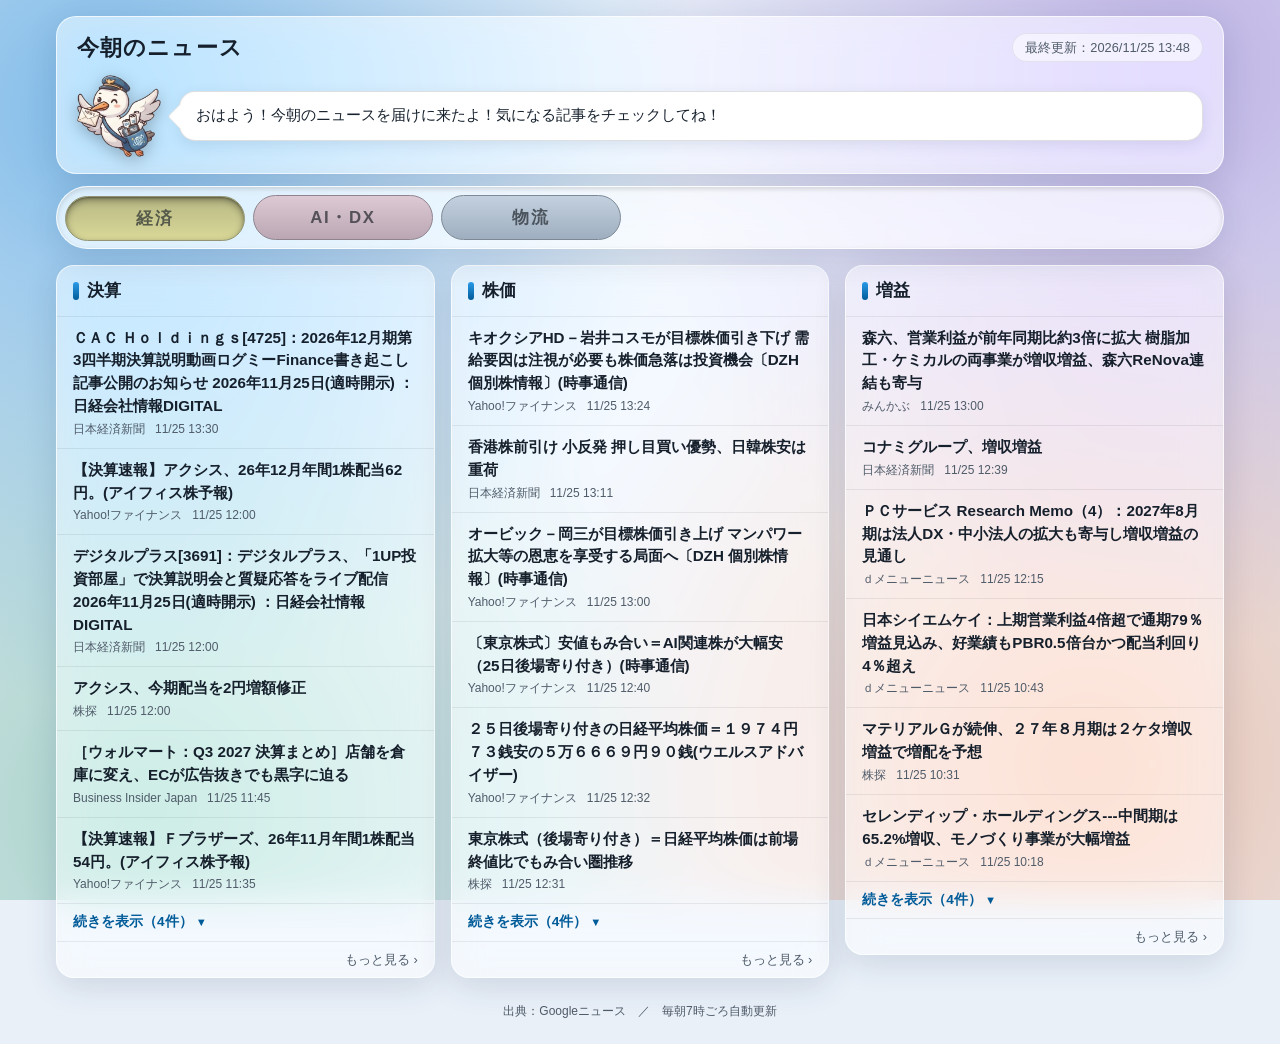
==== commit cb8513fa: "ニュースを更新 (2026-11-25 13:48)" ====
--- a/public/index.html
+++ b/public/index.html
@@ -13,7 +13,7 @@
       <div class="titles">
         <h1>今朝のニュース</h1>
       </div>
-      <p class="updated">最終更新：2026/11/24 18:53</p>
+      <p class="updated">最終更新：2026/11/25 13:48</p>
     </div>
     <div class="brand">
       <img class="character" src="character.png" alt="" width="286" height="281">
@@ -37,22 +37,22 @@
 <input type="radio" name="tabs" id="tab2" class="tab-radio">
 <nav class="tab-bar"><div class="inner"><label for="tab0" class="tab" style="--tab-color: #dad998">経済</label><label for="tab1" class="tab" style="--tab-color: #d4bcc9">AI・DX</label><label for="tab2" class="tab" style="--tab-color: #b4c5d7">物流</label></div></nav>
 <main class="grid panel" id="panel-tab0">
-<section class="card"><h2 class="card-title">決算</h2><ul class="news-list"><li><a href="https://news.google.com/rss/articles/CBMiWkFVX3lxTFBObzIwZTFHN2lnakdPZkY2UTRIeGQyOHo0ZkFCOGlIV05tbHBUMDNBeWhKWG54NzdpUFdHbngycHNmUUtIQVRjcmtyY2xIOEt2V19KV2dRejRRUQ?oc=5" target="_blank" rel="noopener"><span class="headline">JA北海道信連、経常利益14.5％減32億5千万円 26年9月中間仮決算</span><span class="meta"><span class="source">北海道新聞デジタル</span><time>11/24 18:41</time></span></a></li><li><a href="https://news.google.com/rss/articles/CBMihwFBVV95cUxQa21sYWlYUWR6OXgzMTlwMl9lWE1OejFJTl9yOVdXSjQzV1B3OTRFX0tVUEN6dFpDblVDTFNLRk40MmpSLXdUX2xtWF9ycmVnakhBZmlIZDJ0MkVOV3psVURDOUFtV1VfSjduZ0NQYlFtMGRZbTlGcDdNYTdfTll2ei14dTBTMzQ?oc=5" target="_blank" rel="noopener"><span class="headline">香港大引：ハンセン０．７％安で６日続落、決算控え小米が３．７％下落(サーチナ)</span><span class="meta"><span class="source">Yahoo!ファイナンス</span><time>11/24 18:32</time></span></a></li><li><a href="https://news.google.com/rss/articles/CBMib0FVX3lxTFBoWXN5YWdkZkEzUDR4VG5iSEV3LWJKNndWT012QzEyT1dYX2c2cWp3aE5hRkh5ZTZMNTBNd1ZNQVU5Zi1uY0ZLMmI2Vm9RcUJsZS1oYXZ6eEpRb2g1M2tKQXRfS3BYVlVFb0VCWkdFaw?oc=5" target="_blank" rel="noopener"><span class="headline">兵庫県の上場企業59社、6割弱が増益 価格転嫁浸透、AI関連需要も好調 9月中間決算|経済ニュース</span><span class="meta"><span class="source">神戸新聞</span><time>11/24 18:30</time></span></a></li><li><a href="https://news.google.com/rss/articles/CBMid0FVX3lxTE5hRlA3WVg0S3otcVNybHlTQWo0TGw0bVduajBuNnhlRDhwTDl1WVBTV2VvNDMwZFdEVFZLSmI5V2xQXzBzWjdvUEpTMjJKaXQwajVTeWFkYzAxQ1RkVURxT0hyNGJ0WDltTjlTaU1VYXpWeWxFMDAw?oc=5" target="_blank" rel="noopener"><span class="headline">セムテック株が本日急落、好決算でも売り優勢</span><span class="meta"><span class="source">Investing.com - FX | 株式市場 | ファイナンス | 金融ニュース</span><time>11/24 18:22</time></span></a></li><li><a href="https://news.google.com/rss/articles/[base64]?oc=5" target="_blank" rel="noopener"><span class="headline">サンクゼール[2937]：2027年３月期第２四半期決算説明「ログミーFinance書き起こし」公開のお知らせ 2026年11月24日(適時開示) ：日経会社情報DIGITAL</span><span class="meta"><span class="source">日本経済新聞</span><time>11/24 18:00</time></span></a></li><li><a href="https://news.google.com/rss/articles/CBMiYEFVX3lxTE5jei1paXpFYkRlaTJDWU9QdWZwU3hLVWw5QUFaaFN6S1lfQkMteGQ2UU14MDhvY0FiZTNZNnE1bnp1TjRoeWcxcUhpX1ZGeHBLQmM4NUc0SkFfY0FDa1VMMg?oc=5" target="_blank" rel="noopener"><span class="headline">【聯合 FY2026 Q3 決算説明会】聯合骨科、Q3 EPS 1.08台湾ドルで前年比46%減 董事長が「少し手を緩めすぎた」と欧州管理の失態を認める</span><span class="meta"><span class="source">BigGo ファイナンス</span><time>11/24 17:54</time></span></a></li></ul><details class="rest"><summary>続きを表示（4件）</summary><ul class="news-list"><li><a href="https://news.google.com/rss/articles/CBMibEFVX3lxTE9LbnJRakJ5OUlKY3dPcjk4Y2VjTC1OWEN2TlFDN0ZWc05NXzRybmlOYTlfaWF1cTVZYXBISDJLWGd0NmZNUjZhaFdUZm1BNHlpYWZLU1g2SUtsMXpnR2VfaE8yOVZlLUh2STBYVw?oc=5" target="_blank" rel="noopener"><span class="headline">決算:東海カーボンの27年12月期、工業炉事業の営業益6割増へ AI需要増で</span><span class="meta"><span class="source">日本経済新聞</span><time>11/24 17:38</time></span></a></li><li><a href="https://news.google.com/rss/articles/CBMidEFVX3lxTFB5SXJJeWNkQ2VCbGgxUGJtMW1zVHFTMWpSTll3ZzdBay11YWwzdXl2UGJsd1JaTHJEVWl6dnRoVjFoUXA5MXhhQXV5d1YxTW5xdjNqNjJraGh6QmdIN280V1Zrc0FxUmpFSk9HRWRPUEdKWlk0?oc=5" target="_blank" rel="noopener"><span class="headline">エヌビディアCEO復帰で連想買い、マーベル・テクノロジー株18%急騰 12月1日決算発表を前に</span><span class="meta"><span class="source">BigGo ファイナンス</span><time>11/24 17:36</time></span></a></li><li><a href="https://news.google.com/rss/articles/CBMihwFBVV95cUxOaXoxS19DQVJfWVRJWHBwMFBnaWxMX1NYWFJGbXdGNG9VQVdaajlwVUs2d1l3US1vZldwcU0zdjZlcWtGejk0Qms0NjEzWTV0Y1FwNzdOM180THdtVWFGSFJCbTQxSjRkMW1xcnJCSGlEUmp5U01OclFIeEdDeFZ4UEZCTmg2d1E?oc=5" target="_blank" rel="noopener"><span class="headline">〔決算〕朝日生命、9月中間は増収増益＝一時払い商品好調(時事通信)</span><span class="meta"><span class="source">Yahoo!ファイナンス</span><time>11/24 17:34</time></span></a></li><li><a href="https://news.google.com/rss/articles/CBMiVkFVX3lxTE04Z3hzRko5U2loZlJyMzZERDZHYkM5SGtPZ21BMXBYQVh3dVRoaDU0TE03aWdOd0RkZHItYkFya01TNXFJclp3NjVjS09LbjR5ZnQ4WHFR?oc=5" target="_blank" rel="noopener"><span class="headline">大手生保4G、日本、明治安田が最高益 26年4～9月期決算 金利上昇で運用好調</span><span class="meta"><span class="source">ニッキンONLINE</span><time>11/24 17:31</time></span></a></li></ul></details><a class="more" href="https://news.google.com/search?q=%E6%B1%BA%E7%AE%97&amp;hl=ja&amp;gl=JP&amp;ceid=JP:ja" target="_blank" rel="noopener">もっと見る ›</a></section>
-<section class="card"><h2 class="card-title">株価</h2><ul class="news-list"><li><a href="https://news.google.com/rss/articles/CBMihwFBVV95cUxPcktSb2RSdkcza1VEWWJmUzlwR0VFUHEtd2ZWMjF6TEZUMnMtMld0M0prYVNVV1p5Y1RpMDFWUFo2aFkwTjA0cWFqektUWk9EWmpTU0c1V25GMkE4SHJWX0dKc0Ytb1o4SHVQWTBKdUpPMEJqMlhHZk5TekJ2X0g3TVZBak9HYTA?oc=5" target="_blank" rel="noopener"><span class="headline">【アナリスト評価】コーセーＨ、レーティング中立を据置き、目標株価5,800円に引上げ（日系大手証券）(アイフィス株予報)</span><span class="meta"><span class="source">Yahoo!ファイナンス</span><time>11/24 18:45</time></span></a></li><li><a href="https://news.google.com/rss/articles/CBMibEFVX3lxTE9PUXhXQk1ibkFva3llNThLbnV1a3lIc2FjNUFoeWEtRXg4aTgzQjRYZmVPbWswN0NDRExnRm53VHFkcThxbUMwRXJMcVNpRElGZmpIU3RrRnZuY3ppLUlIbTdoMnJqSWlWRHdiSA?oc=5" target="_blank" rel="noopener"><span class="headline">シンガポール株24日、3日ぶり反発 アジアでAI株高、心理改善</span><span class="meta"><span class="source">日本経済新聞</span><time>11/24 18:44</time></span></a></li><li><a href="https://news.google.com/rss/articles/CBMifkFVX3lxTFB1UGVsa2Mta3lfZFBnbmlERTJvcUR0Rm5DV0ZQeWUtWG02VkxfTzRaaWlXQU9BSFVGYjczdTBmb2FuVUlaV185V1BHVW5ZZjRZYUFKa1E3MEZ1aHgtejlsREo3aDN1eC12RllXel9IV2NuWUhZdk1lSzNmeElKUQ?oc=5" target="_blank" rel="noopener"><span class="headline">インタビュー：日銀は来年2％まで利上げか、経済・株価絡み判断難しく＝安達元委員</span><span class="meta"><span class="source">Reuters</span><time>11/24 18:29</time></span></a></li><li><a href="https://news.google.com/rss/articles/CBMihwFBVV95cUxOLXg3dnRUeE1XMjdfNXE2T21zaS1BTmp3MnY3REloT1ZLaFFHdm1rWFhWY3JFLTdnZVdkQTYxZGFmMWdoUFVJcDhtR0duRGJidGNzNDlUWUI2WW9DeGluX2VnYWx4ZlVWRjg3ZVVlX0hEbTQ3RVgtUHpTWTNabmR5OXVXMFItRUU?oc=5" target="_blank" rel="noopener"><span class="headline">インタビュー：日銀は来年2％まで利上げか、経済・株価絡み判断難しく＝安達元委員(ロイター)</span><span class="meta"><span class="source">Yahoo!ファイナンス</span><time>11/24 18:28</time></span></a></li><li><a href="https://news.google.com/rss/articles/CBMiWkFVX3lxTE90T2NpV0FjdFJOVDRrYm5yTmtLU21EMXZ1UVVqTWdkc3htUHhlcmgwbkQwaU10UVZPbzBtOGEtdGFRc18tc0w1aTMwNDZCbkx0cGhLUHV1MDZNdw?oc=5" target="_blank" rel="noopener"><span class="headline">インタビュー：日銀は来年2％まで利上げか、経済・株価絡み判断難しく＝安達元委員</span><span class="meta"><span class="source">ニューズウィーク日本版</span><time>11/24 18:28</time></span></a></li><li><a href="https://news.google.com/rss/articles/CBMidEFVX3lxTFBjOWduRURQdFhkRHhuWlFSRHlRQXJfb1ZvVDRnXzd3cXlNeUx4cENWd1VqM0p3RGxCQlg5bEFBb19QaFdRVjZ3RjdxZzdXcTNVYjdSRkR2emRreXJIcHhtWkpnSWxVZWV4SWRad2QtZ0hZYUNY?oc=5" target="_blank" rel="noopener"><span class="headline">アクティビストのプライムストーン、flatexDEGIROに売却検討を要求 株価は65%割安と主張</span><span class="meta"><span class="source">BigGo ファイナンス</span><time>11/24 18:26</time></span></a></li></ul><details class="rest"><summary>続きを表示（4件）</summary><ul class="news-list"><li><a href="https://news.google.com/rss/articles/CBMiYEFVX3lxTE05YVcxVGI5VXR2Um9IR00wYWFSSEE4WjJkWXZTSkI3S1lqSXJMQnlWOVVwaVFSdF9mME85TFF6N1VLdGpsQVRKTE1CajRVemNwLUtMWW1nYWlDUXF3dDQ1Nw?oc=5" target="_blank" rel="noopener"><span class="headline">株価指数先物【引け後】 目先底を確認も、バンドに沿ったトレンドは脱せず</span><span class="meta"><span class="source">株探</span><time>11/24 18:16</time></span></a></li><li><a href="https://news.google.com/rss/articles/[base64]?oc=5" target="_blank" rel="noopener"><span class="headline">日経平均は戻り高値から2割下落で値ごろ感、AI関連株から反発か</span><span class="meta"><span class="source">SBI証券</span><time>11/24 18:12</time></span></a></li><li><a href="https://news.google.com/rss/articles/CBMihwFBVV95cUxORU8yUTZnVUlvczVsaEhhMElBeUxESGNTanpPaVJic0RGQ3MxRm1xaWd6djFzcHNzcl9GOXdyUlpuV1ZTNzRFQm5URDVJUFZKVDc1RjdfQ2E3ZS1WdWY4R2VsU1VRS29xN2UtYVVXNm5uUVF1TXd3NVpSNnVqNW5mNDJ2TlpRaWs?oc=5" target="_blank" rel="noopener"><span class="headline">24日午後の記事一覧：テンセントの目標株価を10％引き下げ 「買い」は維持＝BofASなど(トレーダーズ・ウェブ)</span><span class="meta"><span class="source">Yahoo!ファイナンス</span><time>11/24 18:10</time></span></a></li><li><a href="https://news.google.com/rss/articles/CBMidEFVX3lxTFBIZGIxdXlMclZReHhtbF96a0hqV1N0UEFvUlFRWjFyS1MteE1yVWFfdjZEN2hobFBkb2VqTXNZQmFJbXlXVjBabXZjMXRkVFc2d2VyTWllQ0hPZDJWbzFVajJLRFhTZmxHdGU0WW5yTUF3bkcy?oc=5" target="_blank" rel="noopener"><span class="headline">中国の広田集団、株価が1元割れ 6,000万元の自社株買いも退市カウントダウンを止められず</span><span class="meta"><span class="source">BigGo ファイナンス</span><time>11/24 17:56</time></span></a></li></ul></details><a class="more" href="https://news.google.com/search?q=%E6%A0%AA%E4%BE%A1&amp;hl=ja&amp;gl=JP&amp;ceid=JP:ja" target="_blank" rel="noopener">もっと見る ›</a></section>
-<section class="card"><h2 class="card-title">増益</h2><ul class="news-list"><li><a href="https://news.google.com/rss/articles/CBMib0FVX3lxTFBoWXN5YWdkZkEzUDR4VG5iSEV3LWJKNndWT012QzEyT1dYX2c2cWp3aE5hRkh5ZTZMNTBNd1ZNQVU5Zi1uY0ZLMmI2Vm9RcUJsZS1oYXZ6eEpRb2g1M2tKQXRfS3BYVlVFb0VCWkdFaw?oc=5" target="_blank" rel="noopener"><span class="headline">兵庫県の上場企業59社、6割弱が増益 価格転嫁浸透、AI関連需要も好調 9月中間決算|経済ニュース</span><span class="meta"><span class="source">神戸新聞</span><time>11/24 18:30</time></span></a></li><li><a href="https://news.google.com/rss/articles/CBMihwFBVV95cUxOaXoxS19DQVJfWVRJWHBwMFBnaWxMX1NYWFJGbXdGNG9VQVdaajlwVUs2d1l3US1vZldwcU0zdjZlcWtGejk0Qms0NjEzWTV0Y1FwNzdOM180THdtVWFGSFJCbTQxSjRkMW1xcnJCSGlEUmp5U01OclFIeEdDeFZ4UEZCTmg2d1E?oc=5" target="_blank" rel="noopener"><span class="headline">〔決算〕朝日生命、9月中間は増収増益＝一時払い商品好調(時事通信)</span><span class="meta"><span class="source">Yahoo!ファイナンス</span><time>11/24 17:34</time></span></a></li><li><a href="https://news.google.com/rss/articles/CBMidEFVX3lxTE9Ua19fOUFfZnNSR1JCT2hiUm5HM3k5cFNiYi0wV2N4eFFXOG1vZTVhNThaX0xsajdrRXY0SUZIYTR6YW9NWFhJdjc5ZGNOUS1CbE1PbXU5ejF1RU9Ba3FtLW9Td3RQUEViWHZSMlVnSGRVM0Y0?oc=5" target="_blank" rel="noopener"><span class="headline">欧州企業、7〜9月期25％増益 エネルギーと銀行が牽引、4年ぶり高水準</span><span class="meta"><span class="source">BigGo ファイナンス</span><time>11/24 17:26</time></span></a></li><li><a href="https://news.google.com/rss/articles/CBMiRkFVX3lxTE1HT2ZEQlR6QlB2SlpndlBsaU82WXRSTnZFN1ZUT1Q1dUN2NE5NNmNwQm9mZFE3LWJmLW1CT2NsNDhTMTdiS3c?oc=5" target="_blank" rel="noopener"><span class="headline">BTM、人財投資とM&amp;A効果で上期増収増益 さらなるM&amp;A加速とフルスタック人材育成で非連続成長図る</span><span class="meta"><span class="source">みんかぶ</span><time>11/24 17:00</time></span></a></li><li><a href="https://news.google.com/rss/articles/CBMiW0FVX3lxTE9KSFpyQkE1MWNhNDFmY1ZGTDRGcVoxS0xLT2xWRDgxejZZQVZFeGZaQV9hOXRKVGxvdW5xNENzNG43eWVVV01tOXFwZThVNGp6S0lpaUtWRUNKUUk?oc=5" target="_blank" rel="noopener"><span class="headline">生保大手４社、９月中間最高益</span><span class="meta"><span class="source">京都新聞デジタル</span><time>11/24 16:57</time></span></a></li><li><a href="https://news.google.com/rss/articles/CBMiXkFVX3lxTE4yRWpGVmxuamhfU2lwdHQ3MjltTFRWQmNSZWkzOFdUMDB6Si1QVGRyNFpwLTd5M3pjUXNoRHpEUjJ1ZmVZNUlsSFoyMk5yeGdWSkV6ZjUyaUx0TWFRcGc?oc=5" target="_blank" rel="noopener"><span class="headline">生保大手４社、９月中間最高益 金利上昇で資産運用収益が好調</span><span class="meta"><span class="source">沖縄タイムス社</span><time>11/24 16:57</time></span></a></li></ul><details class="rest"><summary>続きを表示（4件）</summary><ul class="news-list"><li><a href="https://news.google.com/rss/articles/CBMif0FVX3lxTE9oSjE1T18wYXhnMVJpbWw5ZXZUUndHUkR1M1loNXI5V3RPWF9qYWNaMVBTaWl2bVF6elE1aGx6b0JjdlVEb3VjR0ljcUM4WU5Td0JTejZCOEIweEItM3d4Tld0TXNMQlo2TXI1V2Ffa2l3Z1ZEVzFtZGNKeWVUQ3M?oc=5" target="_blank" rel="noopener"><span class="headline">生保大手4社、9月中間最高益 金利上昇で資産運用収益が好調（共同通信）</span><span class="meta"><span class="source">Yahoo!ニュース</span><time>11/24 16:57</time></span></a></li><li><a href="https://news.google.com/rss/articles/CBMiVkFVX3lxTE05NjRYcDVmZWdLeWZfU3lYTmZhR1Q3SDVBcFNlc1QwTFZJR251Qk1jdkpucG1Fdk9HWDhkUTZaYTFCYmlOcER1TWZPVHcxWElBVmJjM2J3?oc=5" target="_blank" rel="noopener"><span class="headline">生保大手４社、９月中間最高益 金利上昇で資産運用収益が好調 | | 全国のニュース</span><span class="meta"><span class="source">佐賀新聞</span><time>11/24 16:57</time></span></a></li><li><a href="https://news.google.com/rss/articles/CBMihwFBVV95cUxNc0VHblJCeDd1bUxZaWROWXlGWUpGVmRtX1dMZmhHVWVfRS1QcndVMHNRbGgyZ1YyWmFNblk1dlpkbzdrQk9BWE9LLTgxMWpPUnZ0Q1ZiTDlMRWs1UzUyVzhHdm1zemI5RDkwUjNDaGpBWFE3cEJHYUZwQWY0M1BRN3lKSHFBWjA?oc=5" target="_blank" rel="noopener"><span class="headline">〔決算〕富国生命、26年中間は増収増益＝企業年金保険が増加(時事通信)</span><span class="meta"><span class="source">Yahoo!ファイナンス</span><time>11/24 16:43</time></span></a></li><li><a href="https://news.google.com/rss/articles/CBMikAFBVV95cUxNOU5uNTVKY28wVmtWUUk3M2Z6Q1hQYVhfb28tLWozS0hxYkdfMFo0TmFtZGFjUGNIWWl6UkF4cThOVGZmMnYwQnN1dVFMbTctaGpkTjJuVGtrY0VxMG5ZZkowaFctMzFFUzBhZGNvUXJPaDFUWEl6blJ3WDF4ZFR5R3d2Nm1lUEF4SnFUeVFObkU?oc=5" target="_blank" rel="noopener"><span class="headline">アングル：欧州企業、第3四半期は25％増益へ 過去４年で最高の伸び</span><span class="meta"><span class="source">Reuters</span><time>11/24 16:31</time></span></a></li></ul></details><a class="more" href="https://news.google.com/search?q=%E5%A2%97%E7%9B%8A&amp;hl=ja&amp;gl=JP&amp;ceid=JP:ja" target="_blank" rel="noopener">もっと見る ›</a></section>
+<section class="card"><h2 class="card-title">決算</h2><ul class="news-list"><li><a href="https://news.google.com/rss/articles/CBMiakFVX3lxTE5maXVEQVlJWkthWDh4MUNqTlY4UGhjZTNqcW0wbVlOM3liOGpSOTFVSnJnNkk2Uy11dk1aOG0zdDJVQ1RhT01qU2x0aUdjbTBaM2FMQUkyMXRtYUo2UUlPLUR6Q1o3bzFkekE?oc=5" target="_blank" rel="noopener"><span class="headline">ＣＡＣ Ｈｏｌｄｉｎｇｓ[4725]：2026年12月期第3四半期決算説明動画ログミーFinance書き起こし記事公開のお知らせ 2026年11月25日(適時開示) ：日経会社情報DIGITAL</span><span class="meta"><span class="source">日本経済新聞</span><time>11/25 13:30</time></span></a></li><li><a href="https://news.google.com/rss/articles/CBMihwFBVV95cUxOSDBwaUNvU3VxOTdrcG16ZWZnWkRKWWszNm5wc2RrZWVOSEQ5X3dmVG5VS3Zjd1g0MWU0SFBaNUpnUnlSVjlBX29LNk9MVG9aZm1pbnJfcHA2RlFwNlc5R3p5MFVrOFNqb2NTaTE4MnVJdGh4cjJockd3djlzUFdyTEZRY1pjckk?oc=5" target="_blank" rel="noopener"><span class="headline">【決算速報】アクシス、26年12月年間1株配当62円。(アイフィス株予報)</span><span class="meta"><span class="source">Yahoo!ファイナンス</span><time>11/25 12:00</time></span></a></li><li><a href="https://news.google.com/rss/articles/[base64]?oc=5" target="_blank" rel="noopener"><span class="headline">デジタルプラス[3691]：デジタルプラス、「1UP投資部屋」で決算説明会と質疑応答をライブ配信 2026年11月25日(適時開示) ：日経会社情報DIGITAL</span><span class="meta"><span class="source">日本経済新聞</span><time>11/25 12:00</time></span></a></li><li><a href="https://news.google.com/rss/articles/CBMiUkFVX3lxTE1CdWNZU2lTSGc2LWM3NGpzLWdxcjdKcUZpUmlZNHRNUkNtR2NVRWxlSlRGamlpZlREWm1vQTFUcFVGMDI1NU9OUlduM2J6SGQtYnc?oc=5" target="_blank" rel="noopener"><span class="headline">アクシス、今期配当を2円増額修正</span><span class="meta"><span class="source">株探</span><time>11/25 12:00</time></span></a></li><li><a href="https://news.google.com/rss/articles/[base64]?oc=5" target="_blank" rel="noopener"><span class="headline">［ウォルマート：Q3 2027 決算まとめ］店舗を倉庫に変え、ECが広告抜きでも黒字に迫る</span><span class="meta"><span class="source">Business Insider Japan</span><time>11/25 11:45</time></span></a></li><li><a href="https://news.google.com/rss/articles/CBMihwFBVV95cUxPNUU1b3ZUQkdhUVpVNTJvZ2FtZkdZWDhvWnladTM0Qy12S1NpMVRzMzR2WUx2REE5UE51dFFrZU5MY1pmalR0TlBPYVhxLUl4a3luNmJzVk9TSEFIMVNEUUNYVk01ZUtmV1Bwdk5pZXZnbU15TGpHZHI5QnFnNnBoMk1CS2hab2M?oc=5" target="_blank" rel="noopener"><span class="headline">【決算速報】Ｆブラザーズ、26年11月年間1株配当54円。(アイフィス株予報)</span><span class="meta"><span class="source">Yahoo!ファイナンス</span><time>11/25 11:35</time></span></a></li></ul><details class="rest"><summary>続きを表示（4件）</summary><ul class="news-list"><li><a href="https://news.google.com/rss/articles/CBMiUkFVX3lxTE5xclVNdjFFOUJmZWl6dWhVSVplUTU4MDFQeXVwcjYtZlExY2JSSGhYVGg1UGdDSnZ3SkVaV0dSbVE0LW43OVdPRnQteEJCZmVmaVE?oc=5" target="_blank" rel="noopener"><span class="headline">Ｆブラザーズ、今期配当を17円増額修正</span><span class="meta"><span class="source">株探</span><time>11/25 11:35</time></span></a></li><li><a href="https://news.google.com/rss/articles/CBMiYkFVX3lxTE1Fem92bEEtU2xXNkZfWW4xRFRTM3BqZ0hETmlLMEgwVm5Wa0xMcnF6RW1lRGFJcmJHeFp2TkdCQjhGVlFHN08xU19JenpTd3VBOHRvUFMzOEpBU0l3WFhDMl9B?oc=5" target="_blank" rel="noopener"><span class="headline">Ｆブラザーズ、今期配当を17円増額修正</span><span class="meta"><span class="source">株探</span><time>11/25 11:35</time></span></a></li><li><a href="https://news.google.com/rss/articles/[base64]?oc=5" target="_blank" rel="noopener"><span class="headline">イーディーピー[7794]：2027年３月期中間期 決算説明資料 2026年11月25日(適時開示) ：日経会社情報DIGITAL</span><span class="meta"><span class="source">日本経済新聞</span><time>11/25 11:30</time></span></a></li><li><a href="https://news.google.com/rss/articles/CBMiakFVX3lxTFBkeEhaUHhHYTVSWnZQeEZrMm4xM0FQLWZXaHYtdHNqa3Q4U3dUcmxZamJQeUVyRDJXaEhkb3BBTmtNRHhjS1ExcTZINDREVWFrbDNDLV9yUVlMb0dUNFI1Z1JSTk96YndWZEE?oc=5" target="_blank" rel="noopener"><span class="headline">くふうカンパ</span><span class="meta"><span class="source">日本経済新聞</span><time>11/25 11:30</time></span></a></li></ul></details><a class="more" href="https://news.google.com/search?q=%E6%B1%BA%E7%AE%97&amp;hl=ja&amp;gl=JP&amp;ceid=JP:ja" target="_blank" rel="noopener">もっと見る ›</a></section>
+<section class="card"><h2 class="card-title">株価</h2><ul class="news-list"><li><a href="https://news.google.com/rss/articles/CBMihwFBVV95cUxPV2ZKVkhHVER0dkpfc20wcXdXek1wLV9pMkdnczlmU2w1OHdnNDU1TFNWS3NqNVYwTld6dzZ2eF9BUmpOVlBYQ0ZFTklQOExmU1FtdDAzWk1hWXI5QVdNaktWemFsR2c3RURVMlVQSXdreVdZVGM0TGVDSnlzd0FMeWg2d0pXLTg?oc=5" target="_blank" rel="noopener"><span class="headline">キオクシアHD－岩井コスモが目標株価引き下げ 需給要因は注視が必要も株価急落は投資機会〔DZH 個別株情報〕(時事通信)</span><span class="meta"><span class="source">Yahoo!ファイナンス</span><time>11/25 13:24</time></span></a></li><li><a href="https://news.google.com/rss/articles/CBMibEFVX3lxTE1TUjNienRtdzRrVVgwR1c0Z3dXTEI1X2RzSUhIbk5meWFmMlpSTzhDRnBoZktyLUk2SDhZdUVVbVFLem5ZQ1BMbU9vZ2Z1UDZtNm5JR2JRd21sQ1FqaXM2TGc3cWdFdi1INGtiTg?oc=5" target="_blank" rel="noopener"><span class="headline">香港株前引け 小反発 押し目買い優勢、日韓株安は重荷</span><span class="meta"><span class="source">日本経済新聞</span><time>11/25 13:11</time></span></a></li><li><a href="https://news.google.com/rss/articles/CBMihwFBVV95cUxPXzlBRThGN2M1SnlIejRHcHdUUV9icW9QQ203R0RDa3ZKX09zM29oYjJ2SmRkTkpWTkg3SEhydDRKYmZqS1h6TUcxcFV0R0s5WDJzNGpNdHYwOGlxcFRKdzlNVzlxRS02aWNoWk1ldEVsamVxbTQxb0pRd3QzZGt1LTQybmlVYUE?oc=5" target="_blank" rel="noopener"><span class="headline">オービック－岡三が目標株価引き上げ マンパワー拡大等の恩恵を享受する局面へ〔DZH 個別株情報〕(時事通信)</span><span class="meta"><span class="source">Yahoo!ファイナンス</span><time>11/25 13:00</time></span></a></li><li><a href="https://news.google.com/rss/articles/CBMihwFBVV95cUxNNHlVNDkxU2R1V3UwWjl5VTlfZUEzVHQ0UTc4NUYtVV9SMk1LZzV3UFJmZzczRmRYWXlvX3B6Ui1vVjVTUk1jdWNORXdvMnh0aVZHV1B2VUYweW5YUVduOU1xRi1DaHFYQkU0UlZ6TTFqQVlJbldRQVRwOTJmMGNWaUJiczFoaE0?oc=5" target="_blank" rel="noopener"><span class="headline">〔東京株式〕安値もみ合い＝AI関連株が大幅安（25日後場寄り付き）(時事通信)</span><span class="meta"><span class="source">Yahoo!ファイナンス</span><time>11/25 12:40</time></span></a></li><li><a href="https://news.google.com/rss/articles/CBMihwFBVV95cUxNbkl1Mmlic0F4SnhVSDVyRHVma3ZfN1ZlcmFUdUlDYUk4WGF1cFFuM0RvcHc1WjUzTlp1OF9iN2lfZ2pJbnIyMjFOcGt5SzdrS2c3eTNkSXY3Q2NGMEJ3cWdOd3NwSS1tcEtOSV9ld2J1VlFfUHB5T1RYb2thZXFGazg4aTBrVXM?oc=5" target="_blank" rel="noopener"><span class="headline">２５日後場寄り付きの日経平均株価＝１９７４円７３銭安の５万６６６９円９０銭(ウエルスアドバイザー)</span><span class="meta"><span class="source">Yahoo!ファイナンス</span><time>11/25 12:32</time></span></a></li><li><a href="https://news.google.com/rss/articles/CBMiUkFVX3lxTE5ZanlvTUNLT3pMT0pKN2ZPVkg2WDRnSlY5X09PYk52NUU2STBrLXhEdEdfZmREZTYyZTFYVG1fZldzVjFWbFVHZmhnaGtadFhPM2c?oc=5" target="_blank" rel="noopener"><span class="headline">東京株式（後場寄り付き）＝日経平均株価は前場終値比でもみ合い圏推移</span><span class="meta"><span class="source">株探</span><time>11/25 12:31</time></span></a></li></ul><details class="rest"><summary>続きを表示（4件）</summary><ul class="news-list"><li><a href="https://news.google.com/rss/articles/CBMihwFBVV95cUxNeW1OYzRMNnZpNDZrbE1jMklwU0tjbWFoNnlGWHlqRlUyZGJ5R1V4VzBBYzltR1g3cFZTX3RoWVZIZzFMYkhQRWxHbnptMVctS1pRZDlnU19QdlUyX1ZtaHF3eXNuYlhQSlAwZ05rOUlZZFQtRWZLMVhoYnJTcjNmRnJ3bVJIOW8?oc=5" target="_blank" rel="noopener"><span class="headline">〔ソウル株式〕急反落＝米ハイテク株安によるAI懸念再燃で（25日午前）(時事通信)</span><span class="meta"><span class="source">Yahoo!ファイナンス</span><time>11/25 12:22</time></span></a></li><li><a href="https://news.google.com/rss/articles/CBMif0FVX3lxTFBVbndlZVJ2NGNlbG5hVnNJeVBCVUdrME90RHV4R1NacjBQbGlETE93alVDaWNGM0QxZEd4RnVmVmRKekEwdVdldnFTV1JlMnctOWFmcVVlaG1TMGwtc3JzWFpoR0tuWlBZRV9aMEQwbUdnRUlWZEV3UEwwXzZ3SlU?oc=5" target="_blank" rel="noopener"><span class="headline">2027年に上がる株：AI関連投資で注目の米国株20銘柄 岡元兵八郎</span><span class="meta"><span class="source">週刊エコノミスト Online</span><time>11/25 12:01</time></span></a></li><li><a href="https://news.google.com/rss/articles/CBMif0FVX3lxTE05Z2JWUzBielNQTjNicFA4VmFFaFhWNkhRaEpwdGRhcHkwWXNUWlJJNjRGdW15aE1ndEpKNHhSMzBLSHVERUhaSUZpNXBfbzlyNTdoN3lmNS1ZdlVJRlo3UzdGbGhwWGN2ZWdPam4wLXVjTmNkWjRvSkF4MGI4YjQ?oc=5" target="_blank" rel="noopener"><span class="headline">〔東京株式〕大幅反落＝AI株売られる（25日前場）☆差替（時事通信）</span><span class="meta"><span class="source">Yahoo!ニュース</span><time>11/25 12:00</time></span></a></li><li><a href="https://news.google.com/rss/articles/CBMidEFVX3lxTE55cGFGU0c4eGhKSy1sbWVFR19LcnJJWHRQQ21CbkhMcjVOakxQSjV1MHBnRnFwLTRSUmlHVk93YTF4dnpXbDNsNmYxNC1xUVNSZVlVb3VIeVlmQVhKbUJXdm9rLTRXQlZrRjZQS2VMYTZWdjUz?oc=5" target="_blank" rel="noopener"><span class="headline">AIメモリ好況のピーク論争…Micron目標株価半減で半導体株が動揺</span><span class="meta"><span class="source">BigGo ファイナンス</span><time>11/25 12:00</time></span></a></li></ul></details><a class="more" href="https://news.google.com/search?q=%E6%A0%AA%E4%BE%A1&amp;hl=ja&amp;gl=JP&amp;ceid=JP:ja" target="_blank" rel="noopener">もっと見る ›</a></section>
+<section class="card"><h2 class="card-title">増益</h2><ul class="news-list"><li><a href="https://news.google.com/rss/articles/CBMiSEFVX3lxTFBmTm9VQXBCU3FUTzd6ZVo0U3pndmp0ZF92ZlBYTVhuSmI0XzdNbUZHanZtbFAtcmtMTklEVGlFMk5mTnNmRVhJQg?oc=5" target="_blank" rel="noopener"><span class="headline">森六、営業利益が前年同期比約3倍に拡大 樹脂加工・ケミカルの両事業が増収増益、森六ReNova連結も寄与</span><span class="meta"><span class="source">みんかぶ</span><time>11/25 13:00</time></span></a></li><li><a href="https://news.google.com/rss/articles/CBMibEFVX3lxTE9RSE1PZ0RkWGJUVXRFMXVKMGFPV3Q5RDhhRUE5TkFIQlUycWYxOEh0SGxreXpwUjg5OVc5QndxRExlSU93M1dKR3lnRWhxTjBYdEcxenkwRUoyTWJBYTk5M2NOSy05ZTdmMW9wcQ?oc=5" target="_blank" rel="noopener"><span class="headline">コナミグループ、増収増益</span><span class="meta"><span class="source">日本経済新聞</span><time>11/25 12:39</time></span></a></li><li><a href="https://news.google.com/rss/articles/[base64]?oc=5" target="_blank" rel="noopener"><span class="headline">ＰＣサービス Research Memo（4）：2027年8月期は法人DX・中小法人の拡大も寄与し増収増益の見通し</span><span class="meta"><span class="source">ｄメニューニュース</span><time>11/25 12:15</time></span></a></li><li><a href="https://news.google.com/rss/articles/[base64]?oc=5" target="_blank" rel="noopener"><span class="headline">日本シイエムケイ：上期営業利益4倍超で通期79％増益見込み、好業績もPBR0.5倍台かつ配当利回り4％超え</span><span class="meta"><span class="source">ｄメニューニュース</span><time>11/25 10:43</time></span></a></li><li><a href="https://news.google.com/rss/articles/CBMiUkFVX3lxTFBVSGw4YTlQZTdpUXlwUTF6TTBBZkRhUUZJSUkyb3pqWjBCTk1sQXd2Z2F1UlRXbHQ5TTRvaEduUmg5R0lhMXNzQnpUeGFubDhnNlE?oc=5" target="_blank" rel="noopener"><span class="headline">マテリアルＧが続伸、２７年８月期は２ケタ増収増益で増配を予想</span><span class="meta"><span class="source">株探</span><time>11/25 10:31</time></span></a></li><li><a href="https://news.google.com/rss/articles/[base64]?oc=5" target="_blank" rel="noopener"><span class="headline">セレンディップ・ホールディングス---中間期は65.2%増収、モノづくり事業が大幅増益</span><span class="meta"><span class="source">ｄメニューニュース</span><time>11/25 10:18</time></span></a></li></ul><details class="rest"><summary>続きを表示（4件）</summary><ul class="news-list"><li><a href="https://news.google.com/rss/articles/CBMihwFBVV95cUxQTUlKclF4NUhtQUN3S1VDeXBUNmtUVURfWTJqWVdVRHpPT1JmWGJFYnBrOFY1Q3FPQWV0VjRtUVFGdDhTUzI0Zkl6WHQzLVVlQXNIMW0yY3BvVHdfMXJaM1NyR2E1a3p1ZEZId2pnS3hUci1DQ01fZ0J3dWdNcmNsTF9hcFZUbnM?oc=5" target="_blank" rel="noopener"><span class="headline">米国株情報＞デル、第３四半期は大幅な増収増益、通期予想を増額(ウエルスアドバイザー)</span><span class="meta"><span class="source">Yahoo!ファイナンス</span><time>11/25 09:50</time></span></a></li><li><a href="https://news.google.com/rss/articles/CBMiZ0FVX3lxTE0tOFpIQ1F1eTNiSk5MbHZxLWJySVJlY2swWkRKZTFUdS0tYzhqcHBkLWpNYkYzckttTUtTbnlWY1pwcWFyNG85c3pNUG9ZYUtrWHd4Ym1yVWstRlVENjRhUjdVWmVhd1E?oc=5" target="_blank" rel="noopener"><span class="headline">サンゲツ中間決算、純利益31.8％増の83億円 通期予想を上方修正</span><span class="meta"><span class="source">リフォーム産業新聞</span><time>11/25 09:04</time></span></a></li><li><a href="https://news.google.com/rss/articles/CBMihwFBVV95cUxPZ25LdmdyZm5HVUxWMDBnY0JhVEtpdUVVMEVqZ09mNVFXZzJoVkNXQnYtMTQ3bC1JTi1fN1RFdk9ld0FaRlJicy1adTI2UVV1VmxiY3FyWFRWd2JHem1qcjJwTno2T29TVHJyR3BweDUxemZSMHhYR2Mtb3dxWEM3dWNtZGV5ak0?oc=5" target="_blank" rel="noopener"><span class="headline">マテリアルグループ---IFRS適用で営業利益が拡大、今期も2桁増益見通し(フィスコ)</span><span class="meta"><span class="source">Yahoo!ファイナンス</span><time>11/25 08:30</time></span></a></li><li><a href="https://news.google.com/rss/articles/CBMiX0FVX3lxTE5La0xGNHh5RWVTSkk2czdsLTF2YnBNanNxYzFJYW40dUc0NXNTRVJMY0dRRFo1MzhUZDhfUzlxMm1HV1RHcVN2bTh3cGtXOS1qRnFWcUx4c05GSGlKSTZv?oc=5" target="_blank" rel="noopener"><span class="headline">紀伊國屋書店､強まる出版不況の逆風下で増収増益が続くわけ…国内は｢本屋に徹する｣戦略奏功､海外の成長も寄与</span><span class="meta"><span class="source">東洋経済オンライン</span><time>11/25 05:50</time></span></a></li></ul></details><a class="more" href="https://news.google.com/search?q=%E5%A2%97%E7%9B%8A&amp;hl=ja&amp;gl=JP&amp;ceid=JP:ja" target="_blank" rel="noopener">もっと見る ›</a></section>
 </main>
 <main class="grid panel" id="panel-tab1">
-<section class="card"><h2 class="card-title">物流 DX</h2><ul class="news-list"><li><a href="https://news.google.com/rss/articles/CBMiX0FVX3lxTE43QkJwaGZoZmtqQlVjdmZURnljNFlFR1g3WG9xTk1IXzBWOXpIajVja3ZidFowWjQ5TUVXeWZLWElFWUl1WXB3dVV5WEtzVXVFLVRjaFkzWml2cXlsVU9n?oc=5" target="_blank" rel="noopener"><span class="headline">ケイヒン ＤＸ導入で高付加価値物流を提供</span><span class="meta"><span class="source">カーゴニュースオンライン</span><time>11/24 18:03</time></span></a></li><li><a href="https://news.google.com/rss/articles/CBMiX0FVX3lxTE5pTmNfZHo0MkF0X2VfQVJzZEdqMGo4LW5CR05oaTNkT3U2QW9mblBPN3p0MFF0MlFlVkhrVnc0UjRsdGUzYzlLNXI4clZTSXAzZjJGeFhhRC1WUklMZnhz?oc=5" target="_blank" rel="noopener"><span class="headline">行政インタビュー 〝物流危機〟の克服へ「倉庫」のＤＸ・ＧＸ促進 国土交通省 物流・自動車局 貨物流通経営戦略室長 有賀智徳 氏</span><span class="meta"><span class="source">カーゴニュースオンライン</span><time>11/24 06:00</time></span></a></li><li><a href="https://news.google.com/rss/articles/CBMiakFVX3lxTFBaWkJoTzBkY0wwa3k1OFdMTl9RTkVLbjBHem5QTFdjU21DdUkzNUpiNHNzX3dDM2ZLM182OEYwRjdldWxpZS1hU1ZMUkNoeXJ1Y3ZBelk2d0JqbzhOejNkcGNVRlg0SEZQS2c?oc=5" target="_blank" rel="noopener"><span class="headline">渡邉 健一郎：物流DXはなぜ現場で定着しないのか ｜ CTC総研 ｜ CTC</span><span class="meta"><span class="source">CTC - 伊藤忠テクノソリューションズ</span><time>11/20 18:00</time></span></a></li><li><a href="https://news.google.com/rss/articles/CBMiSkFVX3lxTE95OExKZ19NSF9neVZoYUQwOUdELXlfbE04TU9idHFPb2xoMGk4Q3NfN3cwMEkxalo4T2RZSGxNRktSMW9NX1lESS1B?oc=5" target="_blank" rel="noopener"><span class="headline">鴻池運輸、ICT3組織を京橋に集約しDX推進</span><span class="meta"><span class="source">LOGISTICS TODAY</span><time>11/20 14:33</time></span></a></li><li><a href="https://news.google.com/rss/articles/CBMiR0FVX3lxTFBwMzA5dnhjamMtTEduV2VYN3ZQRDZaSnZJZkFta1hjMllUOFRla1hieHNZelVsdklLS0pwZTN0Q0x5QVRZOUZF?oc=5" target="_blank" rel="noopener"><span class="headline">日本フォークリフトトラック市場、2035年に63億7,340万米ドルへ拡大予測｜物流DX・電動化・自動運転技術が変える次世代物流インフラの成長戦略</span><span class="meta"><span class="source">Newscast.jp</span><time>11/19 11:05</time></span></a></li><li><a href="https://news.google.com/rss/articles/CBMibEFVX3lxTE04OHI2Vm1oWDJTQ3Q5LTIyMURaTGU4RHJTYjMzR2RNazhvbzlxSFJEOHp5N3FwN3BmUnBvMmtKRTJIMGFaLW9rdS1QMnlBeF9rNmhuQ1Z2MDk5RnBFQVNuNW9yNXV4TXM1a056eQ?oc=5" target="_blank" rel="noopener"><span class="headline">清水建設、物流DXでムダを排除 「トーチタワー」の現場で効果確認</span><span class="meta"><span class="source">日本経済新聞</span><time>11/17 05:00</time></span></a></li></ul><details class="rest"><summary>続きを表示（4件）</summary><ul class="news-list"><li><a href="https://news.google.com/rss/articles/CBMiSkFVX3lxTE5mX2c3NFZKOXl6Wmx4MVhyQld0YnZhU2N4RFdqa2IwbV9DU0RNTHJFTzdmR19ZWFF1cXlubElPeldfY3NsT08zUmd3?oc=5" target="_blank" rel="noopener"><span class="headline">物流DX、国交省「何のための改革か」を問い直す</span><span class="meta"><span class="source">LOGISTICS TODAY</span><time>10/29 16:00</time></span></a></li><li><a href="https://news.google.com/rss/articles/CBMiREFVX3lxTE9NZkM5TFpycl9Ea1duZF93WjVsN3VqYWVxUXBsRTVNSUJmaEpEU0piclREZDg3NkJZbzFmYmxpMzE1TXl6?oc=5" target="_blank" rel="noopener"><span class="headline">セーフィー、「物流DX未来会議2026」に登壇</span><span class="meta"><span class="source">セーフィー株式会社</span><time>10/27 16:00</time></span></a></li><li><a href="https://news.google.com/rss/articles/CBMiREFVX3lxTFA4V3R0emlpZFlsWkpKVW9kNkF5a2RNdFFuLW44WVRERmRtN2o3NG90NEtFS3VHY19DLW4wSElKTkRCb1ow?oc=5" target="_blank" rel="noopener"><span class="headline">セーフィー、「第4回物流DX会議2026」に登壇 映像プラットフォームによる物流現場AXの実践を紹介</span><span class="meta"><span class="source">セーフィー株式会社</span><time>10/27 16:00</time></span></a></li><li><a href="https://news.google.com/rss/articles/CBMiSkFVX3lxTFBhMWFNblhpWkRpaXpMX2NwRDZ3WDUzNjN0eVRNa1FsTC1iM2xneTJFa0R5bTU2MVdONnBxalJqSVowOHQ4eEQyZURB?oc=5" target="_blank" rel="noopener"><span class="headline">第4回物流DX会議、実装の壁を越えるための3日間</span><span class="meta"><span class="source">LOGISTICS TODAY</span><time>10/26 16:00</time></span></a></li></ul></details><a class="more" href="https://news.google.com/search?q=%E7%89%A9%E6%B5%81%20DX&amp;hl=ja&amp;gl=JP&amp;ceid=JP:ja" target="_blank" rel="noopener">もっと見る ›</a></section>
-<section class="card"><h2 class="card-title">生成AI</h2><ul class="news-list"><li><a href="https://news.google.com/rss/articles/CBMidEFVX3lxTFBNNVBjWjdnRU8wV0JlOUU1bkIwTFFvNExza1BqTDBKU3V4WXRlNjhia25qT1Z0aVgtT255Y0w2aFJLZVI5RVA0bDN4aklNV2V3NldNZm1UTHZYYWJTRDNFZkw1cGNzcGlKZHlIZ2dtNUtfZEhW?oc=5" target="_blank" rel="noopener"><span class="headline">日本企業へのサイバー攻撃が前年比82％増、生成AIの機密漏えいリスクも上昇</span><span class="meta"><span class="source">BigGo ファイナンス</span><time>11/24 18:35</time></span></a></li><li><a href="https://news.google.com/rss/articles/[base64]?oc=5" target="_blank" rel="noopener"><span class="headline">生成AI時代の仕事選び、「成長する業界」が42％、「代替されにくさ」は25％</span><span class="meta"><span class="source">ｄメニューニュース</span><time>11/24 18:30</time></span></a></li><li><a href="https://news.google.com/rss/articles/CBMiWkFVX3lxTE5Id1VicFVJQVlKekdFV0RKZzNwNGRlZVozM3hMT2g0am50MlFaR0JkUnpVSF9XSFVwdWlNSHkzSkxTT29WVWlqa1hocFdUb2VBU0N1T3ZBY3RxUQ?oc=5" target="_blank" rel="noopener"><span class="headline">日本企業へのサイバー攻撃が82％急増、生成AIが新たな弱点に</span><span class="meta"><span class="source">Forbes JAPAN</span><time>11/24 18:15</time></span></a></li><li><a href="https://news.google.com/rss/articles/CBMiZ0FVX3lxTE5ra0toRFdUa3VONnZYNFhfdEVfaE45Ni15Wld2ZDVzd2U0TVdKejFvOHRsa3dTUkdnSWtrXzJVY2t2dDA4di1zc2NhNmxncHN2RHZBVm1FZWxKcjQybFdiZmJ0dkoya2M?oc=5" target="_blank" rel="noopener"><span class="headline">Googleが「ユーザー自身が主人公の番組」をAIで生成し続ける専用テレビチャンネルの特許を出願</span><span class="meta"><span class="source">GIGAZINE</span><time>11/24 18:05</time></span></a></li><li><a href="https://news.google.com/rss/articles/CBMiV0FVX3lxTE9QSW5YOEhxcENHMGJ6MFZ2VGNTa3VyWFZXbTFfdTZpV0g5andxNUVaNWpRMmNJLVZiVUoxV3A5M3gybDFoWVFJWWtrRmlMUzJqWkdvZlNJTQ?oc=5" target="_blank" rel="noopener"><span class="headline">AIに進路相談した高校生、3人に1人が「志望大学が変わった」｜進路面談は何をする場所になるのか</span><span class="meta"><span class="source">note</span><time>11/24 18:00</time></span></a></li><li><a href="https://news.google.com/rss/articles/CBMiT0FVX3lxTFAtc1RQblhFNm1kelFRS1NKYTRfOGRxTWE2Um1pbnRiOVdCc1V0LU12RUFWVVFvX3FERTVnVFRVUjBGMU5TdEFnQ0ZhUHNzQ0k?oc=5" target="_blank" rel="noopener"><span class="headline">【マンガ解説】電脳覇権戦線～もしJKがフロンティアAIを作ったら～：第6話：AIの進化による脆弱性とサイバー攻撃の連鎖</span><span class="meta"><span class="source">ビジネス+IT</span><time>11/24 17:16</time></span></a></li></ul><details class="rest"><summary>続きを表示（4件）</summary><ul class="news-list"><li><a href="https://news.google.com/rss/articles/CBMiWkFVX3lxTE5CVnJId2llaHAwT2hXSUEzeXdkX09UMVo0QUp3dHBKWTFweVlIa3RmSTNvbHRqSFNlZWhpVzdQWDJSWkxvTlNzMTRuTk50eXRQWFFZOGkteDFxUQ?oc=5" target="_blank" rel="noopener"><span class="headline">生成AI利用率は6割超へ 8割が実践する間違い前提の付き合い方</span><span class="meta"><span class="source">Forbes JAPAN</span><time>11/24 17:15</time></span></a></li><li><a href="https://news.google.com/rss/articles/CBMiggFBVV95cUxQeU0zenRVZXd0Y0prTUZKXzhRZHREWXlQeWpDN0ZVYUNySndLR2xrUV9VLUw0LVVkZ0xLUTF1ZVcyYnhIakRZN0x4Qk93RDkxSE5kM3U1MXktM2FSYUMzbUlndFlGaXFKNjVIQmtEUHdzdVJDd05VZ0xhQnphd3h5OU5n?oc=5" target="_blank" rel="noopener"><span class="headline">生成AIと学校図書館をどう使う？ 探究学習の実践書が登場</span><span class="meta"><span class="source">こどもとIT</span><time>11/24 17:00</time></span></a></li><li><a href="https://news.google.com/rss/articles/CBMiU0FVX3lxTFBmNTQ0Zm1HTUZLR25DZWRZQUY0THVnWU5OWmVZbGNnNVE0b0N2QzNGVVNBVHh2NDhHVGdpd0UwYmZEeG55bDZNMGd3SDFxOF9FX1ZF?oc=5" target="_blank" rel="noopener"><span class="headline">パナソニック コネクト、レッツノート5機種に議事録AIを無償 ネット不要で機密会議も</span><span class="meta"><span class="source">ビジネス+IT</span><time>11/24 16:44</time></span></a></li><li><a href="https://news.google.com/rss/articles/CBMie0FVX3lxTE5jUkJLd1ptUHduNm1zbDM5WG5SaGRMT1l6bUNWYmdmQkFTN29kLWlNdnE4c3VkLWFEb21LaXVkaUFLcjJfb00tQVAyY0tkYVpMQjREREt1emlhWlhTeXBPVlJGdDdMNjdVdnFuTWstZFBLSmNpbmRPaHh6SQ?oc=5" target="_blank" rel="noopener"><span class="headline">1-9月の生成AI分野の新設企業、前年比28．1％増―中国</span><span class="meta"><span class="source">ニコニコニュース</span><time>11/24 16:30</time></span></a></li></ul></details><a class="more" href="https://news.google.com/search?q=%E7%94%9F%E6%88%90AI%20-%E3%83%9D%E3%83%AB%E3%83%8E%20-%E5%BD%BC%E5%A5%B3%20-%E5%A4%89%E6%85%8B%20-%E3%82%A2%E3%83%80%E3%83%AB%E3%83%88%20-%E3%82%A8%E3%83%AD&amp;hl=ja&amp;gl=JP&amp;ceid=JP:ja" target="_blank" rel="noopener">もっと見る ›</a></section>
-<section class="card"><h2 class="card-title">DX推進</h2><ul class="news-list"><li><a href="https://news.google.com/rss/articles/CBMickFVX3lxTE1MN3VCYVJ3VnNkdVdKX2E2dTlPdWhEbDFhaEd4cVE4RmhLMEp2dmtJc1o5bTZ4Y25hc0NNRXpBTlFRcFYxRUFIR2VYekJoT0d1dnFHZnJhMGd2WkViR2tvZlNXSFJ6Znc0ZFJGM2llNFV2dw?oc=5" target="_blank" rel="noopener"><span class="headline">ブラニューが鹿児島銀行と提携し、地域建設企業のDX推進を加速する取り組み</span><span class="meta"><span class="source">ニュースメディアVOIX</span><time>11/24 18:24</time></span></a></li><li><a href="https://news.google.com/rss/articles/CBMibEFVX3lxTE1SbG9CNGhNSXMxVlE2LTBha2RJQTFkS2tVS1h0Si1BdDE3NHJfcmoycXl2ZkwtUy1VSW41TjFSc1pXTVNTb2lUcmZzRkFhUkJQRTRSQVB4SjFTc29PN2VmZ1JkR2VPVldIU3lfbg?oc=5" target="_blank" rel="noopener"><span class="headline">富士通、地域交通DX推進プロジェクト「COMmmmONS」の一環として通院時の交通予約を自動化する実証実験を川崎市で開始</span><span class="meta"><span class="source">日本経済新聞</span><time>11/24 14:21</time></span></a></li><li><a href="https://news.google.com/rss/articles/CBMiaEFVX3lxTE1zU0w1cS02NUkyQ2hROW1fbWlCR0hoRDFsR2NpeXFfWXdZTEk0eFhqNlcxQXpMQTdMM3BnNUFPUlJjTXczanhQaXcwa0tQQ3REMGJMOFQ0OTJoTHR4TnNLQjVQaEE1cy1B?oc=5" target="_blank" rel="noopener"><span class="headline">プレスリリース：DSS-P Skill Learning(TM) 提供開始（2026/12/1）部門横断・社内外協働のDXを、「役割」と“共通言語”で前に進めるDSS-P ver.2.0準拠の動画eラーニング（PR TIMES）</span><span class="meta"><span class="source">毎日新聞</span><time>11/24 12:53</time></span></a></li><li><a href="https://news.google.com/rss/articles/CBMiakFVX3lxTE1rS3JtSDNRbVVaOEtrZEtXVFM1Vl9mNGRLOHo0QmtHRFFOSWhabmxuRnpHajgyRk9lMmZQb3ljQzlZVlphc1ZnRG9waDBuSEVXeS1HTDY3NVAxSkkxWkhhWEhTUEstOXhwTnc?oc=5" target="_blank" rel="noopener"><span class="headline">地域・業界を越えて日本のDXを後押しする「JDXアンバサダー」に13名が新たに参画、総勢77名体制へ</span><span class="meta"><span class="source">PR TIMES</span><time>11/24 11:00</time></span></a></li><li><a href="https://news.google.com/rss/articles/CBMiaEFVX3lxTFBXZzdfYjBrcFNxSy0ybUM4Zkw1Qkc2Z0ZHcnRPUlc1T2RmWTJzVE01NDZheUxTNFJpcjRGUGo5ZW9PUVFKdWZYQ2h0cmRZdlZ5d3o4R3NvN20xRE04M3pMdkJDZ2VSMG11?oc=5" target="_blank" rel="noopener"><span class="headline">「ビジネスチャンスEXPO in TOKYO 2026」に出展いたします</span><span class="meta"><span class="source">ニコニコニュース</span><time>11/24 10:15</time></span></a></li><li><a href="https://news.google.com/rss/articles/CBMiS0FVX3lxTFBfRzc1MHI1aHIwaTJTLVlOMnh5WlhYR1BXQ3R4ZTZhOFNVTG5oMzRkNmgwMDZlb1hDWXR3ZFhZeEtnUWpuSmJPazd1RQ?oc=5" target="_blank" rel="noopener"><span class="headline">県内建設業のＤＸ推進裾野広げ生産性高めたい</span><span class="meta"><span class="source">47NEWS</span><time>11/24 10:10</time></span></a></li></ul><details class="rest"><summary>続きを表示（4件）</summary><ul class="news-list"><li><a href="https://news.google.com/rss/articles/CBMiTEFVX3lxTFA0a2ZKaUV3SFFJakZvNjE1SWdob3d0UUMxLUlheS1kUUtvZDVjQ3NoR1NDMnlSZkF1MWlUZjJKMmR6ZlQ2WHlsQzVpdVU?oc=5" target="_blank" rel="noopener"><span class="headline">孤立するDX推進からの脱却 ～そらの市 中村係長の自治体BPR【後編】～</span><span class="meta"><span class="source">ジチタイワークスWEB</span><time>11/24 08:00</time></span></a></li><li><a href="https://news.google.com/rss/articles/CBMiTEFVX3lxTE5wS0RJM21BajAxV2pnc0hnUXVvR3JsVzJFX3B3a1Q0eFctbVJlOXFIZGFqdWVZUnhuSWRVWWJXODExTjVITEdOVVFLSUE?oc=5" target="_blank" rel="noopener"><span class="headline">孤立するDX推進からの脱却 ～そらの市 中村係長の自治体BPR【前編】～</span><span class="meta"><span class="source">ジチタイワークスWEB</span><time>11/24 08:00</time></span></a></li><li><a href="https://news.google.com/rss/articles/CBMiXkFVX3lxTFBOc3hMRmRkMnZYLUw5R0J5WDduZFlIR0pPa016dUwwbDR6bjN4OXR5WjlQY0xtcHhsOVY4R3BMXy1jRjNxUldRZnRPYjB4QTh3a1F3UGVicjR5RjlobVE?oc=5" target="_blank" rel="noopener"><span class="headline">県内建設業のＤＸ推進 裾野広げ生産性高めたい</span><span class="meta"><span class="source">福井新聞社</span><time>11/24 07:30</time></span></a></li><li><a href="https://news.google.com/rss/articles/CBMiakFVX3lxTE1oN0tUYXJsSUxLZy1VOFhOY3FsN3lPd0g2NFhFZGQyVC1qajRyRmdKYnVCMXRaTlhzcmdERmhQUTg0bnh6Y2Fja0JSYnJTaF9pczRLZDBaYnFrYVI4MHJXdWVYdkhYU25xQXc?oc=5" target="_blank" rel="noopener"><span class="headline">【いよいよ明日11/25（水）オンライン開催】下水道管路の管理における自治体意識調査報告会 ～老朽化が進む下水道管路、いま求められる備えとは～</span><span class="meta"><span class="source">PR TIMES</span><time>11/24 00:00</time></span></a></li></ul></details><a class="more" href="https://news.google.com/search?q=DX%E6%8E%A8%E9%80%B2&amp;hl=ja&amp;gl=JP&amp;ceid=JP:ja" target="_blank" rel="noopener">もっと見る ›</a></section>
-<section class="card"><h2 class="card-title">Copilot</h2><ul class="news-list"><li><a href="https://news.google.com/rss/articles/CBMidEFVX3lxTFAyWVJiRFFSaXR3OFJpLXhUU0owNzh3VFVhOWh5ZU5TZm8wOWtkNkQ3anQ4cUNPOVVDQnVDSE0tMXQ3YUpnbjRUVFlPejZhc2k0djJHX0Z1TFlkMzNlcWlKZzVsMzhwbWkzVGNoOUNKOXBMZXdH?oc=5" target="_blank" rel="noopener"><span class="headline">Adobe、ChatGPT・GeminiにCX AIエージェントを組み込む…マーケティングの勢力図は変わるか</span><span class="meta"><span class="source">BigGo ファイナンス</span><time>11/24 18:26</time></span></a></li><li><a href="https://news.google.com/rss/articles/CBMiT0FVX3lxTE1YNVZyMDRKZFc0OHg0RWVwZU9oQ1g3V3JFZ3RfU29BdVFaejM1MXdkY2VudkFHWktaUVJKVG1VSW9naVpHX29UYVFVQXRDTGc?oc=5" target="_blank" rel="noopener"><span class="headline">AIが社内の大切なファイルまでうっかり見つけてしまう前に。管理者がSharePointの画面から共有の広がりをチェックする入り口</span><span class="meta"><span class="source">DXマガジン</span><time>11/24 14:12</time></span></a></li><li><a href="https://news.google.com/rss/articles/CBMiTEFVX3lxTE5RejJXc1prelFweExpc2tFQzk2LTRvZTBJZG12Skx4RHo4RnpZX0duc2FZSnVLMHc4NDBfYWI0STcyUVdONVFIUzNzNDA?oc=5" target="_blank" rel="noopener"><span class="headline">【いつものTeamsやOutlookで承認できる】AIの作業の最後に「担当者の確認」を入れるCopilot Studioの新機能</span><span class="meta"><span class="source">DXマガジン</span><time>11/24 13:42</time></span></a></li><li><a href="https://news.google.com/rss/articles/CBMieEFVX3lxTE1tcGdHcU96NEZBMy1Mc0c4OFU3aVQwYndOWlR6M3lEVFRtU21KbVMxVXpKaEJaTmJHLTZaSk13eWZTZmtrSUU3Q2c2R1Y1UXJvTzM2eU9PVmUyM09BVzFpZktDSkdfQUVwdmFUWlNscThOUkdKT2pIcQ?oc=5" target="_blank" rel="noopener"><span class="headline">【法人研修】商談準備から日報まで、使っているAIツールで回す──株式会社if「営業のための生成AI活用コース」、ChatGPT・Gemini・Copilot・Claude Coworkの4編を用意</span><span class="meta"><span class="source">RBB TODAY</span><time>11/24 12:16</time></span></a></li><li><a href="https://news.google.com/rss/articles/CBMid0FVX3lxTE1XcGk2MmdiTUZfUE15eGw1akRoRmVsUVhaNTdBRGlzY1hxdnA4bzZMak5PY25RNl8tYmhlcjlqYjZQMUtSeHMyblpLdnVmZUY0ejJoNjVib0hQY0poUE41X2pGWW45amtacHVEMGZqOWpQQ1dQdGtr?oc=5" target="_blank" rel="noopener"><span class="headline">【海外テックWatch】 Copilotは「仕事のOS」に AI時代の戦略を敷いたMicrosoft</span><span class="meta"><span class="source">クラウド Watch</span><time>11/24 11:26</time></span></a></li><li><a href="https://news.google.com/rss/articles/CBMiakFVX3lxTE5FZUdQeHFmVkthVlo0S01nSjFmNUdUWVUyS0x3NTlQWHJ2SVhwdnVoUzl0UUVTcHg3Q0ZzMzFIaW9TWURiSUU5bE5OM3NNdmpPNnBFMnJ3Y19qVDZnMDJTZGFfUmREbWFnYlE?oc=5" target="_blank" rel="noopener"><span class="headline">【Copilot完全対応】パソコンの初歩から最新AI機能の使い方まで、疑問も困惑もすぐに解消！ 「ウィンドウズ11基本＆便利ワザまるわかり 最新版」が登場</span><span class="meta"><span class="source">PR TIMES</span><time>11/24 11:00</time></span></a></li></ul><details class="rest"><summary>続きを表示（4件）</summary><ul class="news-list"><li><a href="https://news.google.com/rss/articles/CBMiakFVX3lxTE5ObHM3eU5ta2xxWkFBTHF6YzNLNWJheDE2VG1MUkFNdWtFM0NubUROMkV6LTFSMUFxZ0VDV1BURkNHanFnN2JkTkVfVXRFUnYtalVad0k0eVBWUmtQYWZXY09rWXlMWTBfVnc?oc=5" target="_blank" rel="noopener"><span class="headline">企業は「ソブリンAI」にどう対応すべきか、マイクロソフトが提案するソリューションの中身</span><span class="meta"><span class="source">株式会社インプレス</span><time>11/24 07:00</time></span></a></li><li><a href="https://news.google.com/rss/articles/CBMid0FVX3lxTE5ac1dENmxXX0ZTRFVudXJDc1pKcTNIUVVpNFo5dWJTZlZnNGl5LTI4Z2xFMFJrOTFpeHNaRzNUbWtpUWhDVDh3c3huSFdKNGl5alA0RmY5S2VwV0w5dVhmaDg1N0plQUU4NkxZcDVTbjlCZGRrX0x3?oc=5" target="_blank" rel="noopener"><span class="headline">【Microsoft Forms】アンケートを集計しただけで満足？ Copilotで分析の着眼点を見つける - 残業を減らす！Officeテクニック</span><span class="meta"><span class="source">窓の杜</span><time>11/24 06:55</time></span></a></li><li><a href="https://news.google.com/rss/articles/CBMiakFVX3lxTE9Ob0RBazMwdEVJSVU3ZFRIdDFYeFMtNFo2anJ6ZktROGJDSjYtN1lLU2p3VFA2djNHTWlVbmlVbUZkT3RoN19NNTJReHJpS0RHN1VKWVFTdndfeXV0b1RkajRKd283TU9KY3c?oc=5" target="_blank" rel="noopener"><span class="headline">PowerPointの「Brand」、会社仕様のプレゼン資料をCopilotで作成する</span><span class="meta"><span class="source">日経クロステック Active</span><time>11/24 05:00</time></span></a></li><li><a href="https://news.google.com/rss/articles/CBMiTEFVX3lxTFBUQkdDRk1GZ05tenY4VGNoUnJwTzVKZXZVcmxZcVFmQlM1QVpfZkRNLTlvU1JoWkhMQzc2RTFhQ3pWY2otVWUzM0lyN0o?oc=5" target="_blank" rel="noopener"><span class="headline">ChatGPTのように会話するだけでWordやExcelを編集!? MicrosoftがCopilotを大幅拡張</span><span class="meta"><span class="source">DXマガジン</span><time>11/23 09:02</time></span></a></li></ul></details><a class="more" href="https://news.google.com/search?q=Copilot&amp;hl=ja&amp;gl=JP&amp;ceid=JP:ja" target="_blank" rel="noopener">もっと見る ›</a></section>
+<section class="card"><h2 class="card-title">物流 DX</h2><ul class="news-list"><li><a href="https://news.google.com/rss/articles/CBMiT0FVX3lxTE04LTN6YXltVEZJcTJYRldaOEVuamdEUnRNY2laS0UzNnV2S04wZGlqd0dKVGRyZ2Vvb2dGWHh0RHprM2MzNkZiNExCcl9maDA?oc=5" target="_blank" rel="noopener"><span class="headline">デジタル貨物仲介市場、2035年に1,060億米ドルへ拡大予測｜物流DXとAI活用が国際貨物輸送の競争構造を変革</span><span class="meta"><span class="source">Newscast.jp</span><time>11/25 11:30</time></span></a></li><li><a href="https://news.google.com/rss/articles/CBMiSkFVX3lxTE5ZZ0ZSdmJNTUtMWlZDYXAzNmlDN0xzZV9JcWZSb1hkXzhIbUJ6UE5nbzJhQURJY25HcVZTa1ExR0tjVDB0LTh2Y3p3?oc=5" target="_blank" rel="noopener"><span class="headline">物流･流通現場でDXが進まない対策会議｜12/11配信</span><span class="meta"><span class="source">LOGISTICS TODAY</span><time>11/25 07:02</time></span></a></li><li><a href="https://news.google.com/rss/articles/CBMiX0FVX3lxTE43QkJwaGZoZmtqQlVjdmZURnljNFlFR1g3WG9xTk1IXzBWOXpIajVja3ZidFowWjQ5TUVXeWZLWElFWUl1WXB3dVV5WEtzVXVFLVRjaFkzWml2cXlsVU9n?oc=5" target="_blank" rel="noopener"><span class="headline">ケイヒン ＤＸ導入で高付加価値物流を提供</span><span class="meta"><span class="source">カーゴニュースオンライン</span><time>11/24 18:52</time></span></a></li><li><a href="https://news.google.com/rss/articles/CBMiX0FVX3lxTE5pTmNfZHo0MkF0X2VfQVJzZEdqMGo4LW5CR05oaTNkT3U2QW9mblBPN3p0MFF0MlFlVkhrVnc0UjRsdGUzYzlLNXI4clZTSXAzZjJGeFhhRC1WUklMZnhz?oc=5" target="_blank" rel="noopener"><span class="headline">行政インタビュー 〝物流危機〟の克服へ「倉庫」のＤＸ・ＧＸ促進 国土交通省 物流・自動車局 貨物流通経営戦略室長 有賀智徳 氏</span><span class="meta"><span class="source">カーゴニュースオンライン</span><time>11/24 06:00</time></span></a></li><li><a href="https://news.google.com/rss/articles/CBMib0FVX3lxTE1maks5N010WmZHWUgtZ1B6QU9NMEI0UGZfSWM4aWg0cmRZRTBzYVo4TXpUMXlIM2RaTXNHNndqZXhrakpMcVhMR044bDhQd2FJY0ZtZFF6b0w5Zjk3WW1Sa2FGM24wQ05DOVNrUzFtUQ?oc=5" target="_blank" rel="noopener"><span class="headline">物流DXは「導入」から「内製」へ。創業97年のヤハタ、AGV×WMSで入出庫生産性150％を実現</span><span class="meta"><span class="source">山陽新聞</span><time>11/24 02:03</time></span></a></li><li><a href="https://news.google.com/rss/articles/CBMiUkFVX3lxTE40M0xaYXV5SXgwZkREM2pnUGlCV1o2OE1Qc0lMaGtZMHJwc3B4WlFQN0ljR3BiM2NZQjNvOGhzMWlPaG90YUctMl9pWGFnT0szT1E?oc=5" target="_blank" rel="noopener"><span class="headline">世界がAIのルールを議論した広島で、今度は「物流の未来」を問う。産官学金・テクノロジーが集結する「製造業AI物流カンファレンス」10月14日開催</span><span class="meta"><span class="source">山陽新聞</span><time>11/21 17:00</time></span></a></li></ul><details class="rest"><summary>続きを表示（4件）</summary><ul class="news-list"><li><a href="https://news.google.com/rss/articles/CBMiakFVX3lxTFBaWkJoTzBkY0wwa3k1OFdMTl9RTkVLbjBHem5QTFdjU21DdUkzNUpiNHNzX3dDM2ZLM182OEYwRjdldWxpZS1hU1ZMUkNoeXJ1Y3ZBelk2d0JqbzhOejNkcGNVRlg0SEZQS2c?oc=5" target="_blank" rel="noopener"><span class="headline">渡邉 健一郎：物流DXはなぜ現場で定着しないのか ｜ CTC総研 ｜ CTC</span><span class="meta"><span class="source">CTC - 伊藤忠テクノソリューションズ</span><time>11/20 18:00</time></span></a></li><li><a href="https://news.google.com/rss/articles/CBMiR0FVX3lxTFBwMzA5dnhjamMtTEduV2VYN3ZQRDZaSnZJZkFta1hjMllUOFRla1hieHNZelVsdklLS0pwZTN0Q0x5QVRZOUZF?oc=5" target="_blank" rel="noopener"><span class="headline">日本フォークリフトトラック市場、2035年に63億7,340万米ドルへ拡大予測｜物流DX・電動化・自動運転技術が変える次世代物流インフラの成長戦略</span><span class="meta"><span class="source">Newscast.jp</span><time>11/19 11:05</time></span></a></li><li><a href="https://news.google.com/rss/articles/CBMiSkFVX3lxTE5MSFMzOU1pQ3o2LWYwblA4MDNkRUJNcWRSUzNEdk1EcmtlaDVhMHlMVE5DWkVlc2lQckx4MThuMEhyLTc0T2pqQUNB?oc=5" target="_blank" rel="noopener"><span class="headline">物流DXは要望整理が鍵、シーオスが新資料</span><span class="meta"><span class="source">LOGISTICS TODAY</span><time>11/19 08:35</time></span></a></li><li><a href="https://news.google.com/rss/articles/CBMiSkFVX3lxTFB0X1NGNFRVUF9tRFN0M3JSZFBmOERfam1XdndTUGxraV9yUElMMkJ3WEdzMTNIT0VIM1JEY2VnM1JPSHhDWVRfLU5R?oc=5" target="_blank" rel="noopener"><span class="headline">物流DXを神戸企業と共創、エニキャリが登壇</span><span class="meta"><span class="source">LOGISTICS TODAY</span><time>11/19 07:37</time></span></a></li></ul></details><a class="more" href="https://news.google.com/search?q=%E7%89%A9%E6%B5%81%20DX&amp;hl=ja&amp;gl=JP&amp;ceid=JP:ja" target="_blank" rel="noopener">もっと見る ›</a></section>
+<section class="card"><h2 class="card-title">生成AI</h2><ul class="news-list"><li><a href="https://news.google.com/rss/articles/CBMif0FVX3lxTFBqZmxzWl8xVkIxWVN4NHZPVTktRnNESTNFSkRWa0xNV085Q1l3cDlYN3NTOTNic1RIY3NBMUZsNTNUY19saUZCSW5TNzBEcnpBek9wZFpvSll2eE1BT2xvZGYxSl9WYzliZVVfckdpeU5KZlVMX2ItdmtfbHEwejg?oc=5" target="_blank" rel="noopener"><span class="headline">児童生徒の意見を生成AIで分析、教員の見取りを支援する「協働学習ボード」を発表（こどもとIT）</span><span class="meta"><span class="source">Yahoo!ニュース</span><time>11/25 13:30</time></span></a></li><li><a href="https://news.google.com/rss/articles/CBMibkFVX3lxTE8zNkVOQzFIVG5PMzJ2eGdwMU45RlVsdkFxYnlwSG9Jdk9mSWpURzFZTDliby1aTXNDVUpnR1h1ckFjZHRFR0w0NlVwbElJSzgtWkxLT3NQMGZUWEtZQ0hJblhXSGp6YkpUd2U5UV9B?oc=5" target="_blank" rel="noopener"><span class="headline">児童生徒の意見を生成AIで分析、教員の見取りを支援する「協働学習ボード」を発表</span><span class="meta"><span class="source">au Webポータル</span><time>11/25 13:30</time></span></a></li><li><a href="https://news.google.com/rss/articles/CBMif0FVX3lxTE5iaUp4TGRzMFhKTkcxaGVwRzhLZ1J5RHJUbWxGU3Bubl9KYVRVZDR3a0Yyc0M0ZTRrXzRLR09aeHh3bzJPVUpKYVZfbGxPLUdSM2FmZHZrcTlZZmIyTlF0UTFhcFNBcjdjSFJESUNxd0o0MmlGNXA3TXdXNUFuakE?oc=5" target="_blank" rel="noopener"><span class="headline">ネット接続不要の議事録作成AIを無償提供 パナソニック、レッツノート向けに（電波タイムズ）</span><span class="meta"><span class="source">Yahoo!ニュース</span><time>11/25 13:25</time></span></a></li><li><a href="https://news.google.com/rss/articles/CBMif0FVX3lxTE9yM2VVUkZBUWtkb1Z5anFJY1hwRDNCaXdrWWJuRlpGVDhYMDN3T2dvLXRHLU5sUXZvbUM5aFhuejdzcTl3S0c3akpoUU1uRDRtM3NPWDZ2NlpwVVJxNWlQbElYRFVGVmhta0VrSkI5Y1cxd21LSm1jU1Jsc2F3RHc?oc=5" target="_blank" rel="noopener"><span class="headline">パナソニック コネクト、ローカル環境で利用可能な議事録作成AIアプリを提供</span><span class="meta"><span class="source">Yahoo!ニュース</span><time>11/25 13:15</time></span></a></li><li><a href="https://news.google.com/rss/articles/CBMiakFVX3lxTE1wRFBuOVY0Q3BnZWhLNEpBdUVyT0ZKM0RSNnc3UjRuTE15T3NKZDJ6ZVpEbDFnMXVxYXBhTUtmOW5ISWF1d1ZfUGFkOWJWTm5jdEJlWkpIUXliYkpLVm02Z2lHc3dZQ0tpalE?oc=5" target="_blank" rel="noopener"><span class="headline">ビジネス・趣味・生活で使えるおもわずオススメしたくなる生成AI活用術が満載『生成AI推し技大全 改訂版 ChatGPT＋Gemini＋主要AI 活用アイデア110選』を11月25日（水）に発売</span><span class="meta"><span class="source">PR TIMES</span><time>11/25 13:00</time></span></a></li><li><a href="https://news.google.com/rss/articles/CBMiiAFBVV95cUxQenk0RzFKRU1jcUN6MXdXUldOQ05ISGdiZmYyZllWRFhvUFplMUhzM213bWp6TDNkUTk5Y254aG1kRDVKN2JTTDk3QmVyamtiYW5jd2JHREVValEwSTlFQ3duUEQyUUh6dklyODUyS3pLVlJ3eEQ4ZWFaNG5YVGhySUtnbWJON0px?oc=5" target="_blank" rel="noopener"><span class="headline">「アートは死んだ、人間が負けた」のか…生成ＡＩ登場が問い直す芸術・文化の「創造性」（読売新聞オンライン）</span><span class="meta"><span class="source">Yahoo!ニュース</span><time>11/25 12:54</time></span></a></li></ul><details class="rest"><summary>続きを表示（4件）</summary><ul class="news-list"><li><a href="https://news.google.com/rss/articles/CBMiaEFVX3lxTE5xWE8wNkw4cWROY3d4cTdFdUZDam5wQ043YnlmT3g0LWx3a2JRLXFVMWtYNmFGMTlwU3Z2dTc4UXRDNVFfTHJYdFY2WHZWdXlQYzNwNXBiSDJzVUUxTG9RSUNpYklsSU53?oc=5" target="_blank" rel="noopener"><span class="headline">生成AIが実機を操作し、バグ解析する「AIアシスト・デバッグ技術」を開発</span><span class="meta"><span class="source">ニコニコニュース</span><time>11/25 12:51</time></span></a></li><li><a href="https://news.google.com/rss/articles/CBMiaEFVX3lxTE11RHViUy1VVWJaZzJkYXc4WTRkd1BkUmZ1QkJlUFZjSXhrSkV4LWRUTE82U1RfU01PUERTMU5rVW05eUhFTXFqRmtKSTlhaXNHalRDMHk5bmIzaUVjYUhUcTYwMGJVYmNY?oc=5" target="_blank" rel="noopener"><span class="headline">【画像生成AI・クリエイティブ意識調査】半数以上が、アート・デザイン制作で「あまり活用したいと思わない」</span><span class="meta"><span class="source">ニコニコニュース</span><time>11/25 12:51</time></span></a></li><li><a href="https://news.google.com/rss/articles/CBMiY0FVX3lxTE9QdHFES3hrMFBIYkRoaWh1aXA0X2VsazhFekpaOWdCRmhab3U1MGN6bzM5Tm4tVmJJa05jS29YdjZqakRYY1hkUFByRmVIanl4NHUzUHptRE1KQ2VldDV0ODhMWQ?oc=5" target="_blank" rel="noopener"><span class="headline">コンピューテックス、生成AIが組込みシステムの実機を操作しバグを解析</span><span class="meta"><span class="source">株式会社インプレス</span><time>11/25 12:47</time></span></a></li><li><a href="https://news.google.com/rss/articles/CBMibEFVX3lxTE13UUIxa0hYTHQwOWwxZ1V5d08yc2QyY0p6RTBpbXVBR0ttdjlWLVdHeDBLUkxteGtoZ0pjcXVydllsU3VGdmNPSENIamtDUjVULW1QVFFxU3hCM184VlUwbjRPZ1V4V3daVHNyZQ?oc=5" target="_blank" rel="noopener"><span class="headline">図面を数十万件学習したKKGの「国産建設AI」 2D図からBIMや見積書を自動生成の実力【動画で確認】</span><span class="meta"><span class="source">ITmedia</span><time>11/25 12:43</time></span></a></li></ul></details><a class="more" href="https://news.google.com/search?q=%E7%94%9F%E6%88%90AI%20-%E3%83%9D%E3%83%AB%E3%83%8E%20-%E5%BD%BC%E5%A5%B3%20-%E5%A4%89%E6%85%8B%20-%E3%82%A2%E3%83%80%E3%83%AB%E3%83%88%20-%E3%82%A8%E3%83%AD&amp;hl=ja&amp;gl=JP&amp;ceid=JP:ja" target="_blank" rel="noopener">もっと見る ›</a></section>
+<section class="card"><h2 class="card-title">DX推進</h2><ul class="news-list"><li><a href="https://news.google.com/rss/articles/CBMiakFVX3lxTFBYeDFNcGlRZWhZdlBKT1ZjMHRlSWptcTJra1JkWGg1NFMyMHQycEx1WXFmQ0hvTzFoWkZDN0Vvbk12S2M0cGdvZS1UWEg4VHRyZG5rMEVZUU1yZldmZDNZazE5MlhxcXdKMnc?oc=5" target="_blank" rel="noopener"><span class="headline">【製造業_情報システム・DX推進担当者向け】料金やモデルが変わっても、生成AIの使い方を社内に残すには。マクニカが製造業向けに解説、12月3日配信</span><span class="meta"><span class="source">PR TIMES</span><time>11/25 12:30</time></span></a></li><li><a href="https://news.google.com/rss/articles/CBMiakFVX3lxTE5NV08taTRjb0U4OTdKeVhWLXhVX1NHZDUtMTFNd3B2dmk2MHAzMUE4OVFkMjh2anpTdVRlbTBIbFFEY1FLME9hLV8zRGc0N08tdW1nTkJ0cUZvUkh2R2l4aUlpaUpCLWN3Mnc?oc=5" target="_blank" rel="noopener"><span class="headline">【製造業_現場管理・DX推進担当者向け】返事待ちで止まる製造現場の仕事をどう変えるか。SlackとAIの実践を12月3日配信</span><span class="meta"><span class="source">PR TIMES</span><time>11/25 12:00</time></span></a></li><li><a href="https://news.google.com/rss/articles/CBMiakFVX3lxTE55UjZ3TWNPWUVMbXkzUkZHd1RlTTJoOEJkUDg3ZVNqMWpiTE5jRVlUdGZRU0JHSkFTa3RHWVUtLURmUVE4aW9oMFdsamJxak9LNHlKOFhsTjJ1RFpGMHdsYUZGeXdURDVzUkE?oc=5" target="_blank" rel="noopener"><span class="headline">【卸売業のDX・AI活用に関する実態調査】卸売業の受発注、6割超がいまだ手入力中心。現場の意欲を削ぐ要因は「属人化」が最多、「給料・待遇」を上回る</span><span class="meta"><span class="source">PR TIMES</span><time>11/25 11:10</time></span></a></li><li><a href="https://news.google.com/rss/articles/CBMihgFBVV95cUxNdk0zQ1hCTDV2Sy1leUN5Z0p3OEpPTkM0RjdKV3huRjk3SGVoUEtMX3lmeHBWMHFBQTZKaTVHQ1VTT3Z2eVI5QTVvbURGcDNybENDcTZBXzZGbU9VZnZ0LTZ6VkhueEU0QU9wS2hhWTA0eGZSVDF4aWdzS2RickJ2Y2tkM2hVQQ?oc=5" target="_blank" rel="noopener"><span class="headline">大崎市DX推進アクションプラン(中間案)のパブリックコメントの募集について</span><span class="meta"><span class="source">大崎市</span><time>11/25 00:06</time></span></a></li><li><a href="https://news.google.com/rss/articles/CBMiaEFVX3lxTE1zU0w1cS02NUkyQ2hROW1fbWlCR0hoRDFsR2NpeXFfWXdZTEk0eFhqNlcxQXpMQTdMM3BnNUFPUlJjTXczanhQaXcwa0tQQ3REMGJMOFQ0OTJoTHR4TnNLQjVQaEE1cy1B?oc=5" target="_blank" rel="noopener"><span class="headline">プレスリリース：DSS-P Skill Learning(TM) 提供開始（2026/12/1）部門横断・社内外協働のDXを、「役割」と“共通言語”で前に進めるDSS-P ver.2.0準拠の動画eラーニング（PR TIMES）</span><span class="meta"><span class="source">毎日新聞</span><time>11/24 12:53</time></span></a></li><li><a href="https://news.google.com/rss/articles/CBMiS0FVX3lxTFBfRzc1MHI1aHIwaTJTLVlOMnh5WlhYR1BXQ3R4ZTZhOFNVTG5oMzRkNmgwMDZlb1hDWXR3ZFhZeEtnUWpuSmJPazd1RQ?oc=5" target="_blank" rel="noopener"><span class="headline">県内建設業のＤＸ推進裾野広げ生産性高めたい</span><span class="meta"><span class="source">47NEWS</span><time>11/24 10:10</time></span></a></li></ul><details class="rest"><summary>続きを表示（4件）</summary><ul class="news-list"><li><a href="https://news.google.com/rss/articles/CBMiTEFVX3lxTFA0a2ZKaUV3SFFJakZvNjE1SWdob3d0UUMxLUlheS1kUUtvZDVjQ3NoR1NDMnlSZkF1MWlUZjJKMmR6ZlQ2WHlsQzVpdVU?oc=5" target="_blank" rel="noopener"><span class="headline">孤立するDX推進からの脱却 ～そらの市 中村係長の自治体BPR【後編】～</span><span class="meta"><span class="source">ジチタイワークスWEB</span><time>11/24 08:00</time></span></a></li><li><a href="https://news.google.com/rss/articles/CBMiTEFVX3lxTE5wS0RJM21BajAxV2pnc0hnUXVvR3JsVzJFX3B3a1Q0eFctbVJlOXFIZGFqdWVZUnhuSWRVWWJXODExTjVITEdOVVFLSUE?oc=5" target="_blank" rel="noopener"><span class="headline">孤立するDX推進からの脱却 ～そらの市 中村係長の自治体BPR【前編】～</span><span class="meta"><span class="source">ジチタイワークスWEB</span><time>11/24 08:00</time></span></a></li><li><a href="https://news.google.com/rss/articles/CBMiX0FVX3lxTE1vRDVQTjBMb1FPc0JJc1pWMDhjR3ZSX0lGV1hySkQ3Wkh0aVM4d2thYnZVSHJuVXRmTHZXeDBiQjVvQlRQUHJfYlVMTklLZ05YNXUtYWlRZWNwUUJQY3Vz?oc=5" target="_blank" rel="noopener"><span class="headline">【自治体職員向け】デジタル人材育成研修を開催します〈申込受付中〉</span><span class="meta"><span class="source">北海道のホームページ</span><time>11/18 16:13</time></span></a></li><li><a href="https://news.google.com/rss/articles/CBMiYEFVX3lxTE9PZVdGQWRSb2VUU2JJTFNtdnNSS19uaEt3bFllSE84T28zNTVZNW5DNXNSWmR1N1FZZ1FRY2M5NUtTZjlHdXNIenhDWk1iNkprVllncFhxSktIWW8xSUE5Mg?oc=5" target="_blank" rel="noopener"><span class="headline">ミガロホールディングス---DX推進事業が黒字転換、通期利益予想を上方修正し増配</span><span class="meta"><span class="source">株探</span><time>11/12 17:14</time></span></a></li></ul></details><a class="more" href="https://news.google.com/search?q=DX%E6%8E%A8%E9%80%B2&amp;hl=ja&amp;gl=JP&amp;ceid=JP:ja" target="_blank" rel="noopener">もっと見る ›</a></section>
+<section class="card"><h2 class="card-title">Copilot</h2><ul class="news-list"><li><a href="https://news.google.com/rss/articles/CBMiU0FVX3lxTE9VeG5UQ1BjdEdNMFozVjhTa3I3VkYweWRRQjdUX1R5YU5VQTRJb2NmNm5rYWliT3I0LVE2NGJYdnoydi0wQThwWU5GRlZQYU1OeXM0?oc=5" target="_blank" rel="noopener"><span class="headline">富士フイルムビジネスイノベーション、ロボティクスで電子化した大量の紙文書の情報を Microsoft Copilot で業務に活用</span><span class="meta"><span class="source">Fujifilm [Global]</span><time>11/25 13:07</time></span></a></li><li><a href="https://news.google.com/rss/articles/CBMiY0FVX3lxTE9BNUxGSjB5R2NMdUVwQlF1VjRvU2swLTNxbUUwd1E1WTJSMzdkVllBZFlXQ3g5SmV2djEyMDY2Nlc5T1JaQVVjSnNWVTA4TnYwQ3lpUzBlTXV1c0ZjNk1wOFByNA?oc=5" target="_blank" rel="noopener"><span class="headline">富士フイルムBIら、AIとロボットで電子化した紙文書をCopilot連携</span><span class="meta"><span class="source">株式会社インプレス</span><time>11/25 12:30</time></span></a></li><li><a href="https://news.google.com/rss/articles/[base64]?oc=5" target="_blank" rel="noopener"><span class="headline">ＪＢＣＣホールディングス[9889]：ＪＢＣＣ、2026 Microsoft Japan Partner of the Year Awardsにおいて SMC - SI アワードを受賞 2026年11月25日(適時開示) ：日経会社情報DIGITAL</span><span class="meta"><span class="source">日本経済新聞</span><time>11/25 11:30</time></span></a></li><li><a href="https://news.google.com/rss/articles/CBMiakFVX3lxTFBTUEY4RVZrNWZubllvV3pJSG5OajFOTGZ4a25VTGtzYkFOSVVuUkFfTVZDQzI4U0I1RWRxVXdibm80UDZrY3RuXzJ6ckhxY0c3X2N5el9ZWE12QjgzTnpjeExUMDE3SXYyVmc?oc=5" target="_blank" rel="noopener"><span class="headline">JBS、「2026 Microsoft Japan Partner of the Year Awards」受賞</span><span class="meta"><span class="source">PR TIMES</span><time>11/25 11:00</time></span></a></li><li><a href="https://news.google.com/rss/articles/CBMiakFVX3lxTFBkUVZaZUhqdjg0WlZyTTYwX3dQMnVQMTJTX0NHODEtVVpQd2ZhYkktbWdqQjBXWXBfYzg2bXhRVmdtbTNpY2RMemNZWlZ3QWJXWmJ0N3Z0c3hLb3pSeTdNVVFUNTlZUkVJdkE?oc=5" target="_blank" rel="noopener"><span class="headline">ＪＢＳ</span><span class="meta"><span class="source">日本経済新聞</span><time>11/25 11:00</time></span></a></li><li><a href="https://news.google.com/rss/articles/[base64]?oc=5" target="_blank" rel="noopener"><span class="headline">Microsoft Ignite で進化する Copilot: 仕事のために構築されたインテリジェンスで、可能性をさらに広げる</span><span class="meta"><span class="source">Microsoft Source</span><time>11/25 10:41</time></span></a></li></ul><details class="rest"><summary>続きを表示（4件）</summary><ul class="news-list"><li><a href="https://news.google.com/rss/articles/CBMib0FVX3lxTE55cnMybDdWMkFsV0VRUzNVbDhzci1scFZqakdoazhfZkxacjExbzlVSU9vRWJabm9FR0MtMUpOV0VRRVVncGxlWjY5cmN2a3BmTDlna0ItMDVZU1d5ODU5X0gtZUg5RldQdEw3eS1tZw?oc=5" target="_blank" rel="noopener"><span class="headline">現役組み込み技術者による「GitHub Copilot」活用法／続・マツダの新物流拠点</span><span class="meta"><span class="source">MONOist</span><time>11/25 10:30</time></span></a></li><li><a href="https://news.google.com/rss/articles/CBMickFVX3lxTE1iUFQtVkhsNmd5cURrLWdPdEd0VTQtbnhxNXhBSFpfajhoZnZzeENZbHltR2lxUHhzeUdDNUtFRlFBVVRuZWc0NnhCLVIzSVB1TUthLV9HUWZPaFBZYlh6Z1Mwa0JDR1l4N0RiOWVmM2dPdw?oc=5" target="_blank" rel="noopener"><span class="headline">業務で契約するAIサービス Copilot、ChatGPTが同率首位</span><span class="meta"><span class="source">日経クロステック</span><time>11/25 07:00</time></span></a></li><li><a href="https://news.google.com/rss/articles/CBMib0FVX3lxTE9fcUo5YjBTd0VYSVI1VFdVMmtUa2lvcDhUVS1GNk5tQ0M0TzBwQ1BPVHJnZVA4VWJkU2RGSC02T3R0M1R1ZDM2eENGMDRkc25TczRyRGhWRUJVOTVfTy1qRjFDR1FvMWxYQ3dYR0RLZw?oc=5" target="_blank" rel="noopener"><span class="headline">現役組み込みエンジニアが考える「GitHub Copilot」の使いどころと検証の実際：AI基礎解説（1/3 ページ）</span><span class="meta"><span class="source">MONOist</span><time>11/25 07:00</time></span></a></li><li><a href="https://news.google.com/rss/articles/CBMijgFBVV95cUxOMWZyU0lndVItRlFuVVdITWpRVGpGWWJxV3hSUG84aC1xYk5vNUo4ZVBUQmRzMVpJczV6SURtQmJiQTBoWmhlVlFXVllPYnM4dW9IenNBUUVnMDg4MlZ0Q0ZSdmM0eGRRLW5ibkhGVDVGZUFjdGRoLXQxVFZYQ25uLXB0MTl0VU5ucXNRYTVB?oc=5" target="_blank" rel="noopener"><span class="headline">Windowsはもはや“ランチャー”になる？ Copilot新画面「Home」とローカルAI戦略が示すOSの未来 (ITmedia PC USER)</span><span class="meta"><span class="source">Yahoo!ニュース</span><time>11/25 06:35</time></span></a></li></ul></details><a class="more" href="https://news.google.com/search?q=Copilot&amp;hl=ja&amp;gl=JP&amp;ceid=JP:ja" target="_blank" rel="noopener">もっと見る ›</a></section>
 <section class="card"><h2 class="card-title">Power Platform</h2><ul class="news-list"><li><a href="https://news.google.com/rss/articles/[base64]?oc=5" target="_blank" rel="noopener"><span class="headline">米MS担当者直伝！ローコード運用の秘訣</span><span class="meta"><span class="source">日経クロステック</span><time>11/22 16:02</time></span></a></li><li><a href="https://news.google.com/rss/articles/CBMiXkFVX3lxTE8wb0Jtc291YmJNY0tVQlpYWGUtSzIyNjJsVW92b0hhY29JSDljSUZaS2NaTFVvbUlKMVNLSTdBUzd1NGxBMUh4MUREZjE0WjVtUlJKTlRMQ1hjLXBSMmc?oc=5" target="_blank" rel="noopener"><span class="headline">社内DXの知見を、地域コミュニティへ ―「Japan Power Platform Community Caravan」がつなぐDX・AXの実践者 ―</span><span class="meta"><span class="source">沖縄タイムス社</span><time>10/19 16:00</time></span></a></li><li><a href="https://news.google.com/rss/articles/CBMia0FVX3lxTE4tbmN2VkI0d2dGelpjVHdJS0tZS1UtOTlWdUM3NTV3RF9JcWN1M2xzQ21hWGtGaDU4b2pHUnlNd293ekQ4TUtBdW1EYkxxMnBDWDF2cC13VzRMb1F0bnJlVHBWVGNiX0dZVUVj?oc=5" target="_blank" rel="noopener"><span class="headline">ウエハーそのものが「パッケージ」に onsemiのパワー半導体向け新技術：プラットフォーム「EPP」を発表</span><span class="meta"><span class="source">EDN Japan</span><time>10/02 16:00</time></span></a></li><li><a href="https://news.google.com/rss/articles/CBMiakFVX3lxTFAxVFp5T0dtRmF2QW5kNVlDN2s1X3lkNFZmQk5DbnBMZl92R00tSV9obTNfaGZmbnZaTlduZjhsRmpuM0lTTGtHN3BVcTNybkk2T1N2V055dnNKZlZuc2tacWdGczhJSEdPN2c?oc=5" target="_blank" rel="noopener"><span class="headline">パーソルビジネスプロセスデザイン、現場の業務課題を解決するアプリを研修内で構築する「Microsoft Power Platform内製化伴走研修サービス」を開始</span><span class="meta"><span class="source">PR TIMES</span><time>09/24 16:00</time></span></a></li><li><a href="https://news.google.com/rss/articles/CBMiT0FVX3lxTFBKV0paaExGUmZoYk9IWFktV2hZVlBpdy1zNXBoS3hna1hPdVRUV1pNeWhXdy1PaHNNRUtJN2hYZ2RlR09ET2lnR01FMTQzNms?oc=5" target="_blank" rel="noopener"><span class="headline">「第4回 つなぎAI Powered by Dify MeetUP」へ出展</span><span class="meta"><span class="source">アットプレス</span><time>09/24 16:00</time></span></a></li><li><a href="https://news.google.com/rss/articles/CBMiakFVX3lxTE93UGpZcmhwenIwenhBMkVNV0toV0dlSmlnek1TRHRVU0NNRGNSVzd0a1pNeFNya2lhdmtPVVpWUFd1WG9CSU1rbW9YbUduY2lHS1FXRmttbGxJMVB5bzQ0elNKOWc0ejBVZmc?oc=5" target="_blank" rel="noopener"><span class="headline">オンセミ、AI時代に向けた革新的アーキテクチャ「エンベデッドパワープラットフォーム（EPP）」を発表</span><span class="meta"><span class="source">PR TIMES</span><time>09/17 16:00</time></span></a></li></ul><details class="rest"><summary>続きを表示（4件）</summary><ul class="news-list"><li><a href="https://news.google.com/rss/articles/CBMiaEFVX3lxTFBwUDdkZl90V05Td1RPa0Ezcm9FRlFYMGhESnotVkFreGx1d0ZmX21QQWZMSmMzUzlPa21fVUxIeXF4anNrT1FEUjd0VExfZWZtMGRHUnd1UUZSVExPR0J4RDdka3dIVnY2?oc=5" target="_blank" rel="noopener"><span class="headline">iOS/Android版「Power Automate」アプリが廃止 ～8月31日でサポート終了／必要に応じて代替機能への移行検討を</span><span class="meta"><span class="source">窓の杜</span><time>09/01 16:00</time></span></a></li><li><a href="https://news.google.com/rss/articles/CBMiakFVX3lxTFBvYndUalVTZ0dPU2k3akVPejdtamRtb01OUjJWMklYMFdmMkxYUWhyZi02MjRNOVoyRjlZVHA2UmtZSmh4dlk4X0N0Z1daTHpjYmU3N0EyYXJwU0NNVXI1RGtHZ1YwbmtialE?oc=5" target="_blank" rel="noopener"><span class="headline">インフォテック・サービス、Microsoft Power Platform活用支援サービスを新たに開始。業務プロセスの自動化と効率化を強力にサポート</span><span class="meta"><span class="source">PR TIMES</span><time>07/31 16:00</time></span></a></li><li><a href="https://news.google.com/rss/articles/CBMiR0FVX3lxTE1HV001V0NPdGRaWlhuLVNvWm9PaWw1TkNXRU9IVXNXekdubm5QaUlYeFdCdGFYUkxXZ0dxcVJWSnhtS1YtOFZF?oc=5" target="_blank" rel="noopener"><span class="headline">インフォテック・サービス、Microsoft Power Platformによる業務自動化支援サービス開始。業務効率化の新たな選択肢</span><span class="meta"><span class="source">ニュースメディアVOIX</span><time>07/31 16:00</time></span></a></li><li><a href="https://news.google.com/rss/articles/CBMiakFVX3lxTE9Rb1Qxblk3dDRLTUs1RnNRMk9QaW5qODV5dU4yTFBXUGhJTEJoNUppUDJLcTJ5a0p2QUVWU0R6d1dPMGJiLVYzUDlzRi1NSUJXd0FVcFZxYXAxSi15QkZ3MUx4TDJmVEJ6VUE?oc=5" target="_blank" rel="noopener"><span class="headline">バーチャレクス・ホールディングス[6193]：VXアクト、Power Platformを活用した業務DX支援サービスを体系化・提供開始 2026年7月28日(適時開示) ：日経会社情報DIGITAL</span><span class="meta"><span class="source">日本経済新聞</span><time>07/28 16:00</time></span></a></li></ul></details><a class="more" href="https://news.google.com/search?q=%22Power%20Platform%22&amp;hl=ja&amp;gl=JP&amp;ceid=JP:ja" target="_blank" rel="noopener">もっと見る ›</a></section>
-<section class="card"><h2 class="card-title">AIエージェント</h2><ul class="news-list"><li><a href="https://news.google.com/rss/articles/CBMidEFVX3lxTFAyWVJiRFFSaXR3OFJpLXhUU0owNzh3VFVhOWh5ZU5TZm8wOWtkNkQ3anQ4cUNPOVVDQnVDSE0tMXQ3YUpnbjRUVFlPejZhc2k0djJHX0Z1TFlkMzNlcWlKZzVsMzhwbWkzVGNoOUNKOXBMZXdH?oc=5" target="_blank" rel="noopener"><span class="headline">Adobe、ChatGPT・GeminiにCX AIエージェントを組み込む…マーケティングの勢力図は変わるか</span><span class="meta"><span class="source">BigGo ファイナンス</span><time>11/24 18:26</time></span></a></li><li><a href="https://news.google.com/rss/articles/CBMiVkFVX3lxTE9xbUN5NWZrR0V3a2g4WV91VGo3MEF5TktsTkN4bDdNMDIzNmFqYkM3OFczN1o0Y29RVzUzcWszT1VLZU8yazhTMXF4M0dEeTdJWE1NQW13?oc=5" target="_blank" rel="noopener"><span class="headline">Zendesk、成果連動型の料金プランへ 「Outcome AIプラットフォーム」を発表</span><span class="meta"><span class="source">EnterpriseZine</span><time>11/24 18:25</time></span></a></li><li><a href="https://news.google.com/rss/articles/[base64]?oc=5" target="_blank" rel="noopener"><span class="headline">Genspark、音声入力とAIエージェントに対応したSecondBrain VoicePadを発売</span><span class="meta"><span class="source">Unite.AI</span><time>11/24 18:20</time></span></a></li><li><a href="https://news.google.com/rss/articles/[base64]?oc=5" target="_blank" rel="noopener"><span class="headline">NECとDUNLOPがタイヤ開発の変革に挑戦、AIエージェントで部門間調整を90%削減へ</span><span class="meta"><span class="source">ｄメニューニュース</span><time>11/24 18:20</time></span></a></li><li><a href="https://news.google.com/rss/articles/CBMidEFVX3lxTFBwRHRkZTRUSVhvbkxucUFhc2VvcllyeDlQbVliak85SVduSER6V3pCVUtnNVZfLWVfNnVfRVMtWENQOHBBUU92S0YycFBra0xZbVIwRVpqM0lkN3lmNVQ0WXVsRkZuSHR5QnI0OWlSU3FzNmdW?oc=5" target="_blank" rel="noopener"><span class="headline">メタのAIエージェント「Muse」が英国で始動、アーゴスが初の大型小売パートナーに</span><span class="meta"><span class="source">BigGo ファイナンス</span><time>11/24 17:36</time></span></a></li><li><a href="https://news.google.com/rss/articles/CBMiaEFVX3lxTE83bUY3WklhbnBKZkpRNkdlMk1aa2lXUFl1TUhzXzZlWGJmRDhiWVRtbDdFMzctWmxDN28teFFRMEZoeEFSTS1SUzVkVkwwTEJSYVk5UXJSNXFxMVNpV0IwSGZUS29Sd2tD?oc=5" target="_blank" rel="noopener"><span class="headline">サポートAIの料金は「成果」に応じて発生。Zendeskが示した新価格と連携基盤のポイントとは</span><span class="meta"><span class="source">マイナビニュース</span><time>11/24 17:35</time></span></a></li></ul><details class="rest"><summary>続きを表示（4件）</summary><ul class="news-list"><li><a href="https://news.google.com/rss/articles/CBMibEFVX3lxTE5sblNEdDlXVU5JcEZzN0ZVLTNzVnVIX2Foc0xObkFvZkh4MThpblFrS281aFJ5MWt0cEV4YW9GdUo5QnVHNldSUGhwVlRDZ0VYdGNNVG4tTWJXVllfdnFSSUNzQ05FZ2w4R1dhVg?oc=5" target="_blank" rel="noopener"><span class="headline">DUNLOPとNEC、AIエージェント同士によってタイヤ商品開発における部門間調整を自動化する机上実証を実施</span><span class="meta"><span class="source">日本経済新聞</span><time>11/24 16:50</time></span></a></li><li><a href="https://news.google.com/rss/articles/CBMiiwFBVV95cUxPLWdybmJNTWJIRkFwWXU0dkR2RjNQVDVvbnRHSkQxa1h5WVpnR1hQYUc5c0tickdld0tkUkdubWUwcXdjejFnRXAzdmswRjVDcmowWHRSOFlaRVNvT3JqOVQ2Yk5OWnhiSkhQaC0tR2NZSjlXeVN3a0pMbjRNM0RNdkw5RzdYQU4tdEhv?oc=5" target="_blank" rel="noopener"><span class="headline">重い腰を上げたアップルが、自前のAIエージェントを作り始めた</span><span class="meta"><span class="source">Business Insider Japan</span><time>11/24 16:50</time></span></a></li><li><a href="https://news.google.com/rss/articles/[base64]?oc=5" target="_blank" rel="noopener"><span class="headline">VisaがVisa CLIをローンチ、OUSDを稼ぐAIエージェント向けウォレット</span><span class="meta"><span class="source">Pasquale Pillitteri</span><time>11/24 16:48</time></span></a></li><li><a href="https://news.google.com/rss/articles/CBMieEFVX3lxTE1FNDNVTmxObFk1YWlpTXRrY1RxUHFIVjhNbWhDcXJoTGxpbWpVbENWTlo2MFpoTGdVSUtiYTY1RUI0QkNYNGRZRnYyU0RkWms2YWFFeklvV0dMbl9yQnN1RVllOU5fWFVXMzRvZ284cDlWZE9xeEJHTQ?oc=5" target="_blank" rel="noopener"><span class="headline">組織の業務に、AIエージェントを実装する力を。AICX協会、「AIエージェント・アーキテクト」のウェイティングリスト登録受付を開始</span><span class="meta"><span class="source">RBB TODAY</span><time>11/24 16:46</time></span></a></li></ul></details><a class="more" href="https://news.google.com/search?q=AI%E3%82%A8%E3%83%BC%E3%82%B8%E3%82%A7%E3%83%B3%E3%83%88&amp;hl=ja&amp;gl=JP&amp;ceid=JP:ja" target="_blank" rel="noopener">もっと見る ›</a></section>
+<section class="card"><h2 class="card-title">AIエージェント</h2><ul class="news-list"><li><a href="https://news.google.com/rss/articles/CBMiX0FVX3lxTE10MnhjWjVhZVlnMWtLQWVCT0U4czVha2JBWWdaeWMydDNkZk5hT2plVkR5aE5UdFE4dTBaS05HM0cxbm5KOS00emhyVU9DNHl6WDdkc3FaUUV6ZnBYRXZj?oc=5" target="_blank" rel="noopener"><span class="headline">三菱電機、セールスフォースとグローバル包括契約…AIエージェントでデジタル基盤高度化へ</span><span class="meta"><span class="source">レスポンス（Response.jp）</span><time>11/25 13:15</time></span></a></li><li><a href="https://news.google.com/rss/articles/[base64]?oc=5" target="_blank" rel="noopener"><span class="headline">暗号資産取引でAIエージェント拡大 価格変動増幅に懸念</span><span class="meta"><span class="source">디지털투데이</span><time>11/25 13:05</time></span></a></li><li><a href="https://news.google.com/rss/articles/CBMiakFVX3lxTFB3RUw2SkZQYjZaQ2liRTJQcGFrQ3ZvaHJfSTJLZDNvSGZ6SW15MHMwak9wdWhRc2pUMTd3OW0wOVJPMzF2UWh3SGJ5Y0xabkRQMTB1eGpPS3BJT0xJcjdxN3RHblVzX0RzNVE?oc=5" target="_blank" rel="noopener"><span class="headline">DATAFLUCT、AI会社選定支援サービス「AI Market」への掲載を開始</span><span class="meta"><span class="source">PR TIMES</span><time>11/25 13:00</time></span></a></li><li><a href="https://news.google.com/rss/articles/CBMiY0FVX3lxTE9QdHFES3hrMFBIYkRoaWh1aXA0X2VsazhFekpaOWdCRmhab3U1MGN6bzM5Tm4tVmJJa05jS29YdjZqakRYY1hkUFByRmVIanl4NHUzUHptRE1KQ2VldDV0ODhMWQ?oc=5" target="_blank" rel="noopener"><span class="headline">コンピューテックス、生成AIが組込みシステムの実機を操作しバグを解析</span><span class="meta"><span class="source">株式会社インプレス</span><time>11/25 12:47</time></span></a></li><li><a href="https://news.google.com/rss/articles/CBMidEFVX3lxTE9VNlZUc1hzOWhUUkJyc3lGeXJVMkVnbWN1dV9Fc29qSWtGUHh4NGJsaHhCUXNnSHFUVHRUZjVFT09OMERPNUNSOFNfWHNJS2tBbTZJMUNxT0gzTllxNU1GcXBVMzNNNFlsYTBZbHhVMWdoMWt2?oc=5" target="_blank" rel="noopener"><span class="headline">三一集団、AIエージェントと具身重載ロボットプラットフォームを世界初公開、電動化製品比率は8割超</span><span class="meta"><span class="source">BigGo ファイナンス</span><time>11/25 12:26</time></span></a></li><li><a href="https://news.google.com/rss/articles/CBMiU0FVX3lxTE9ielpQN2gwdmtaeXlNdHdyNlNramNMZTRTWnJPWFoxM2RCVEM2M3dLZFh5d3cxcm9wTmV4SG1XdVRLeEJ0ZHhaSjY0bExwUVE3Sjh3?oc=5" target="_blank" rel="noopener"><span class="headline">死蔵された9割のデータを“活性化”させ、AI活用の原動力に─米Boomi CEO</span><span class="meta"><span class="source">IT Leaders</span><time>11/25 12:06</time></span></a></li></ul><details class="rest"><summary>続きを表示（4件）</summary><ul class="news-list"><li><a href="https://news.google.com/rss/articles/CBMia0FVX3lxTE5ic1diRVQ0RGQ0Z19IUXEyMlNMbDhLRTk0N3h6NW53dThBM1hfU1NSbGdXbm1wQmtwaE9fWFJHMDNtMnFwem5iRTdJNlJMaFMta2Rqb09OQzJSMll1RkcxZWpvVjFmN1dBZkl3?oc=5" target="_blank" rel="noopener"><span class="headline">上場企業100社のAI活用実態調査─生成AIの本番運用は66社、AIエージェントは6社。会社名と原文つき</span><span class="meta"><span class="source">時事ドットコム</span><time>11/25 11:46</time></span></a></li><li><a href="https://news.google.com/rss/articles/CBMia0FVX3lxTE02U1VPN1ZPd3ZvNGVMcDF3S2NtblZRZkJRc0s2bEMwejNJZ2xfMk9nVW1RRTlxMTViNko4bUE4b0pheFZjT1doUWVBUXNZMlZ6dmE2MkJiMEhGQUw3VlgtcnV6SnF2aldvcFdj?oc=5" target="_blank" rel="noopener"><span class="headline">人とAIが協働する組織モデル「AI融合組織」を発表、12月17日（木）にセミナー「AIエージェントを増やすだけでは、組織は変わらない」を開催</span><span class="meta"><span class="source">時事ドットコム</span><time>11/25 11:46</time></span></a></li><li><a href="https://news.google.com/rss/articles/CBMia0FVX3lxTE9uamdDS0lHTWJfd3JEb0diUmNfU3hfdWVjWXFMRVQ0SVdTcnI1M2VxOE9kTnAxUExKYUNyM3pvMWx2dDlUcktGLThDejVRNlpvRVVRak9nX1lzTkM1T1pabUJSemJPZGN0TVFZ?oc=5" target="_blank" rel="noopener"><span class="headline">SAVAWAY、エージェンティックコマース向け在庫制御技術で特許出願</span><span class="meta"><span class="source">時事ドットコム</span><time>11/25 11:46</time></span></a></li><li><a href="https://news.google.com/rss/articles/CBMiU0FVX3lxTE9OMHoxT0xUeXBxcE1sSUNvWnNITGVQcExoQ3Fxb0wyWFM3cUN4S0pBenBaX09uY2tIQWtGa1o4bjRFWFVjMS1BNWJocHBQVkNMQ1pZ?oc=5" target="_blank" rel="noopener"><span class="headline">SailPointが解説、AI時代のアイデンティティーセキュリティに求められる新たな役割</span><span class="meta"><span class="source">ZDNET Japan</span><time>11/25 11:35</time></span></a></li></ul></details><a class="more" href="https://news.google.com/search?q=AI%E3%82%A8%E3%83%BC%E3%82%B8%E3%82%A7%E3%83%B3%E3%83%88&amp;hl=ja&amp;gl=JP&amp;ceid=JP:ja" target="_blank" rel="noopener">もっと見る ›</a></section>
 </main>
 <main class="grid panel" id="panel-tab2">
-<section class="card"><h2 class="card-title">倉庫</h2><ul class="news-list"><li><a href="https://news.google.com/rss/articles/CBMiUEFVX3lxTE5kRkJweXl5bEg3V2RRZ1dUTG1vbFMwZzRNQXd6WG5XMUlWTFl2R2hwQ3F0M2hVMmRtWG9VUDhsVkloZjlXWEJBRlNiaThMekZF?oc=5" target="_blank" rel="noopener"><span class="headline">赤レンガ倉庫で冬恒例「アートリンク」 建築チームが光と布で氷上演出</span><span class="meta"><span class="source">ヨコハマ経済新聞</span><time>11/24 18:47</time></span></a></li><li><a href="https://news.google.com/rss/articles/CBMiU0FVX3lxTE9IQ2dMWlVncGVHUHU2UXBucHowOFFQUUtlNkZ1MC14RzlRa3lLVW9aNkJiNXh6UXVzck1TZl9HX2x2b255Q3I4ZjVsdDhqQkNLMTI4?oc=5" target="_blank" rel="noopener"><span class="headline">横浜赤レンガ倉庫を背に滑る「アートリンク」 過去の開催の様子</span><span class="meta"><span class="source">ヨコハマ経済新聞</span><time>11/24 18:42</time></span></a></li><li><a href="https://news.google.com/rss/articles/CBMif0FVX3lxTFBLUk1lczdSWW9JTm1Gd1czY25UVVlobU9sNFY2TERJd2hOTzVmLTRQVmcwYWt5bGNLc2ROcnFmNVE0b1ZCNm1LOUtHazlqdmhkUG4wMmcyS3dPam94TmJaWGVVUzV6TUtTTGpNSldNTjlkMWlGMEdFbFk0cjh6cXM?oc=5" target="_blank" rel="noopener"><span class="headline">九州大学病院で倉庫から出火 廃棄プラスチックなど焼ける ケガ人なし 福岡（FBS福岡放送）</span><span class="meta"><span class="source">Yahoo!ニュース</span><time>11/24 18:20</time></span></a></li><li><a href="https://news.google.com/rss/articles/CBMihwFBVV95cUxOVkZZQWdvck5ONEVQREpOMlZjMWlsUEJPMTJqX1IzdDJYOUcxT1BPOU1ESld6S0lzV3VFQzBUcXZyWUNzeGw4enhZRm8tSTgtNUpXN2R2bWRab2V1cGtxM2dtR0RfWDdQZlVndnpfMWFNaVc4Y09jMGVJZndsbXJNcDc4bml0NTQ?oc=5" target="_blank" rel="noopener"><span class="headline">九州大学病院で倉庫から出火 廃棄プラスチックなど焼ける ケガ人なし 福岡（2026年11月24日掲載）｜FBS NEWS NNN</span><span class="meta"><span class="source">日テレNEWS NNN</span><time>11/24 18:20</time></span></a></li><li><a href="https://news.google.com/rss/articles/CBMiX0FVX3lxTE9IbDFtNEczYlZpU0FXc2MwOG1IeDRLV3RnLXQ4dFhyMUZ4dXlfS3VDbkJqZVpsSWQ0cGhPTWxUZXFaZjEtT1VYVk5VejNJd1dBUVVHS2RtcUhZME9jVUxZ?oc=5" target="_blank" rel="noopener"><span class="headline">京葉流通倉庫 システム会社をグループ化、提案力強化へ</span><span class="meta"><span class="source">カーゴニュースオンライン</span><time>11/24 18:04</time></span></a></li><li><a href="https://news.google.com/rss/articles/CBMiX0FVX3lxTFB1RzhUZUZ0U0p1a1BiZVQ3aXpIYXlyMjNNek5vLVppM3l3Tm5XWi1YaXJNbEx6Q0RNc3RFTVIxMG1xX21HZmdYUXFreXRYU3RxOTBkWFdvUkxkVnZzSG44?oc=5" target="_blank" rel="noopener"><span class="headline">インタビュー 倉庫業の持続可能性に適正料金収受は不可欠 兵庫県倉庫協会 会長 森本泰暢 氏</span><span class="meta"><span class="source">カーゴニュースオンライン</span><time>11/24 18:03</time></span></a></li></ul><details class="rest"><summary>続きを表示（4件）</summary><ul class="news-list"><li><a href="https://news.google.com/rss/articles/CBMiX0FVX3lxTE1BUmJGWTdDeDdpMV9JSGxFT0Nxd0NYdGFWYWx3ZW4wNmlwZkkzZ3pLYUUyLTFvOExDT3FRd21FY294WXpTOTNRUmdHTElyVkdNemo2aWpoM0U4cTJGM0tZ?oc=5" target="_blank" rel="noopener"><span class="headline">インタビュー 価格転嫁により適正料金の収受が不可欠 大阪倉庫協会 会長 福西康人 氏</span><span class="meta"><span class="source">カーゴニュースオンライン</span><time>11/24 18:03</time></span></a></li><li><a href="https://news.google.com/rss/articles/CBMiakFVX3lxTFBWQVNyN3dmVzEtZ3puN3Y4dWZjQUFONnJWWHpxT2xvbHpRNmRCVzlXMl8xYWVGSzhQU3hqT19YVHE2SWJKWDgwY3BsNTlzWWtuMVQxT2s1ank3YUY5NUJFb0tXbTc1T0tpRHc?oc=5" target="_blank" rel="noopener"><span class="headline">澁澤倉庫、ラグビーチームの協賛パートナーに | ロジスティクス | ニュース</span><span class="meta"><span class="source">Daily Cargo電子版</span><time>11/24 18:02</time></span></a></li><li><a href="https://news.google.com/rss/articles/CBMiakFVX3lxTE9PQkJ5b3lqbmd3Y1dQMGZrV2JUQVBobU95cldPenk4NS1oTFprTjhvcjNuZ1BtV0Z4bTZXWXNXQXAtNzRVSjRIVS1tZDM5NmNnN1NsdnpaaDlFUjJjQy04ZHhqbmU2QjR2elE?oc=5" target="_blank" rel="noopener"><span class="headline">日本倉庫協会、都内で物流フォーラム 勝谷委員長「AIは課題解決の重要手段」 | ロジスティクス | ニュース</span><span class="meta"><span class="source">Daily Cargo電子版</span><time>11/24 18:02</time></span></a></li><li><a href="https://news.google.com/rss/articles/CBMiS0FVX3lxTFBNTmlfUVcxazM2dnVrLXFVSVFON2N0QUxPVFhkVE1RTm9HNng0TXhxekF6YWlBV3Jvc1pPbmtxWFczUlM0NEtEMmtjVQ?oc=5" target="_blank" rel="noopener"><span class="headline">三井倉庫ロジやいすゞ、東芝など6社がドライバーの荷待ち・荷役時間の自動記録で実証開始</span><span class="meta"><span class="source">LOGI-BIZ online</span><time>11/24 17:27</time></span></a></li></ul></details><a class="more" href="https://news.google.com/search?q=%E5%80%89%E5%BA%AB&amp;hl=ja&amp;gl=JP&amp;ceid=JP:ja" target="_blank" rel="noopener">もっと見る ›</a></section>
-<section class="card"><h2 class="card-title">航空貨物</h2><ul class="news-list"><li><a href="https://news.google.com/rss/articles/CBMiaEFVX3lxTE9BWENGMkN1UWZaT01GeUpDMjgzRjJENEtkOGtCYVpmdV82N0VrMHVwSFV0aWQ1Zm5TZC1FZHVJNkZrTDNvd2hDa1pueUtXVVhGSWtXeFZYcjVMVnpPT3dPUXhfTEcwbTk3?oc=5" target="_blank" rel="noopener"><span class="headline">世界の航空貨物 世界平均運賃7週連続上昇、貨物量4%減 | 航空 | ニュース</span><span class="meta"><span class="source">Daily Cargo電子版</span><time>11/24 18:02</time></span></a></li><li><a href="https://news.google.com/rss/articles/CBMiaEFVX3lxTFBVMzVyeXcwTnFucnRrQ0I4T2JYd3NmX2M3OUJsNmF4RzJxMmVrdERGdG4wVXRKQXNSTjFqdDhReFBHZmtCSDFMWFZzcEZmZ0VLUzVZdUZ4SGM0T0NVVEg2Z2xBRGhsc1Fa?oc=5" target="_blank" rel="noopener"><span class="headline">日本航空 12月から燃油SC値下げ | 航空 | ニュース</span><span class="meta"><span class="source">Daily Cargo電子版</span><time>11/24 18:01</time></span></a></li><li><a href="https://news.google.com/rss/articles/CBMiSkFVX3lxTE5CeFk3eWpxaDZqYUZqN3BRSFRFOVRiZG9EbEk1Q3daRFhTWXVad3ZvOGl2NWtjZ21FbFY0cTFaSzZXVUh2SXo5aGpn?oc=5" target="_blank" rel="noopener"><span class="headline">ルフトハンザC、独貨物ハンドリング会社買収</span><span class="meta"><span class="source">LOGISTICS TODAY</span><time>11/24 16:22</time></span></a></li><li><a href="https://news.google.com/rss/articles/CBMiVEFVX3lxTFB3ZnNhNkI0SGZEajloMzFhLWZHYmtUT3ZLYVluME9QaFBBcWFqUmZrUXA2X3BYWnZjdU9YdHE4akpXQVVaZDVHdG1jQ0tMUDVLcm54Zg?oc=5" target="_blank" rel="noopener"><span class="headline">NCA／12月前半の国際航空貨物燃油サーチャージ値下げ、米・欧州向け177円に</span><span class="meta"><span class="source">物流ニュースのLNEWS</span><time>11/24 16:06</time></span></a></li><li><a href="https://news.google.com/rss/articles/CBMiaEFVX3lxTE9hcjd2NXZ2dDRydU9yaEdYYW15Rl9NQzZfUTd0WEFkSHRaMDkxRzdETkRDVW91d2VFUEZCbU9Ta3JiZGZqSFpNcjdzWWJ4SDViZ25XSFRpMThwbTFKUm1BaHRrYW5pMVhU?oc=5" target="_blank" rel="noopener"><span class="headline">キャセイパシフィック航空 香港政府物流PFに航空貨物データ連携へ | 航空 | ニュース</span><span class="meta"><span class="source">Daily Cargo電子版</span><time>11/24 07:01</time></span></a></li><li><a href="https://news.google.com/rss/articles/CBMiZkFVX3lxTE15R3QtMUN5VkFmQ2cyQ2IzMk9xS0ppZ0VWaURXN3dBeTRyWFJyRnRMZ2NNNXVKcWFtX3ZNTlpkTXJ4d0wzRWs0S3VodXBOam5kaXVHbDlrQjZOOHRpV3pBUENGbHJCQQ?oc=5" target="_blank" rel="noopener"><span class="headline">【展望台】首都圏空港の連携力 | コラム | ニュース</span><span class="meta"><span class="source">Daily Cargo電子版</span><time>11/24 07:01</time></span></a></li></ul><details class="rest"><summary>続きを表示（4件）</summary><ul class="news-list"><li><a href="https://news.google.com/rss/articles/CBMiakFVX3lxTE5TUUNyOE9iOFhnOG5yZm5OQm12R1VsMXAyMjhjLVF0SnQtLXkyZk5NNlN4NWVtVzJST0FMUHhZZXRhTUF5ampEelZTdTJXaFZfQmVQOVUySGdOZ1RUY2drdmQ5ZnZOQVRlOVE?oc=5" target="_blank" rel="noopener"><span class="headline">JAFA＜10月航空輸出混載＞ 23%増で4年半ぶり9万トン超え | ロジスティクス | ニュース</span><span class="meta"><span class="source">Daily Cargo電子版</span><time>11/24 07:01</time></span></a></li><li><a href="https://news.google.com/rss/articles/CBMiX0FVX3lxTE93MFZqWnlHV3RleWY4VEFHRnBSZ28tUUpVLVdLTXVlV3liLTEtTjlvbGRaY2w1U29xa282OW04MFBRMVNZVUo0ZmV2QTg3T0htT084ajRQeUNEUzdVcGU4?oc=5" target="_blank" rel="noopener"><span class="headline">​​【業界再編】ANAがエア・ドゥ&amp;ソラシド完全子会社化の意味／JALと連携で便数調整の可能性も？／半導体関連も運ぶ航空貨物を強化／国内線の値上げは今年一気に進捗／批判受けた“サービス劣化”業績影響は</span><span class="meta"><span class="source">東洋経済オンライン</span><time>11/20 19:00</time></span></a></li><li><a href="https://news.google.com/rss/articles/CBMiakFVX3lxTE5GeHEzemZFYjItaVVTbDgwb2xtandDU2VIOE84dkduX09vUUJVdUR3OUVic1hQVkNtbWt0TUd1dWotLVg4UFZjVzR5SmRMQnNWSjBuQlBtQzVLblhRZ0YwdHQyQ0wyTVlJY1E?oc=5" target="_blank" rel="noopener"><span class="headline">NACCS改修 仮陸貨物の空港外保税運送を可能に FWDの航空再混載後押し | ロジスティクス | ニュース</span><span class="meta"><span class="source">Daily Cargo電子版</span><time>11/20 17:00</time></span></a></li><li><a href="https://news.google.com/rss/articles/CBMiSkFVX3lxTE9qeGxmcGxHVExYN3Qyd094NmtYTUw5SW03RVdvYTU4dFZ1TlFWTjF1RjVFbmFUaEdxWDNrQUxrMUlabmdQVkxSMGZR?oc=5" target="_blank" rel="noopener"><span class="headline">航空輸出混載貨物23％増、アジア向けけん引</span><span class="meta"><span class="source">LOGISTICS TODAY</span><time>11/20 06:58</time></span></a></li></ul></details><a class="more" href="https://news.google.com/search?q=%E8%88%AA%E7%A9%BA%E8%B2%A8%E7%89%A9&amp;hl=ja&amp;gl=JP&amp;ceid=JP:ja" target="_blank" rel="noopener">もっと見る ›</a></section>
-<section class="card"><h2 class="card-title">港湾</h2><ul class="news-list"><li><a href="https://news.google.com/rss/articles/CBMic0FVX3lxTFBPMS1MUFhYdEJoVEJ3R25WYmt3REtGM3ZwZWNtNldZdHdZUHlMc3RKWmp0Mi1YSmFmR290cHZwNTA2YlR5eWVSY3hfd1RWWlZLdGJjTzZGV2c3WUc0T3ZwbGwzM2xsZmczbzJ1M0JiM2h0U2c?oc=5" target="_blank" rel="noopener"><span class="headline">中国中西部初の「国際衛生港」が審査に合格</span><span class="meta"><span class="source">ニコニコニュース</span><time>11/24 18:03</time></span></a></li><li><a href="https://news.google.com/rss/articles/CBMiWkFVX3lxTFA2ODZxbTRzM3IySEF3QllBWWVxbEZyejRiSWtRWUV1VUY5RWI1QUxnVU83R2Y4LU5hVEl2aUcwZjU1ZGoxMWpXSDFieDlZWFY0YUxPc2Y5Yk0ydw?oc=5" target="_blank" rel="noopener"><span class="headline">浜田港使ったロシアへの不正輸出、制裁の抜け穴か 韓国向け中古車輸出の急増に疑問 外為法違反で社長逮捕の背景</span><span class="meta"><span class="source">中国新聞デジタル</span><time>11/24 17:38</time></span></a></li><li><a href="https://news.google.com/rss/articles/CBMiakFVX3lxTE1zR3JkR0tNWUdXNVN1aVkwRUM3OGRxZEhLeDlnU2cyOFhScFk0NWNRdC1yMmRONHpwRkxCclN4VWpKUUxUX2liVFZVZjlFZ2ZFTmZTLVprYUdtLVk3NEhGZ1pLaUZyZnpaTmc?oc=5" target="_blank" rel="noopener"><span class="headline">【先行】「下関港に投票を」呼びかける/日本港湾協会の表彰、下関市職員らがＰＲ活動</span><span class="meta"><span class="source">山口新聞 電子版</span><time>11/24 17:00</time></span></a></li><li><a href="https://news.google.com/rss/articles/CBMiaEFVX3lxTFB2OGpwVEphZ3BwTjJLVVpKQ3M2M1h3bTF2Mk5mbUxxOVdyOXNXcG9sZy1KVnNZS2RGMGEyU2Q3eFlBVDZhSUp2dUhYdHIydjhkRjQxMjVUNVpIU2gyMlJDck93eU5UN1U1?oc=5" target="_blank" rel="noopener"><span class="headline">プレスリリース：スペースデータ、港湾のコンテナターミナルを実寸で再現し、ロボットによる見回りから荷役の全自動化までを導入前に確かめるシミュレーションを開発（PR TIMES）</span><span class="meta"><span class="source">毎日新聞</span><time>11/24 16:53</time></span></a></li><li><a href="https://news.google.com/rss/articles/CBMiakFVX3lxTE5GQUZuTW5IUDRjU0dMWmNuZmFIYWhfc3RaWGFsOU1LWTJKNUNNWFFMdmpUNG4zVmd4M0NlWWR1dWJsdlRWWHJQTWR0bHVyMURpaWktb0RPakVVV0w3YXNIYTZfTDNlYkcydHc?oc=5" target="_blank" rel="noopener"><span class="headline">スペースデータ、港湾のコンテナターミナルを実寸で再現し、ロボットによる見回りから荷役の全自動化までを導入前に確かめるシミュレーションを開発</span><span class="meta"><span class="source">PR TIMES</span><time>11/24 16:00</time></span></a></li><li><a href="https://news.google.com/rss/articles/CBMiaEFVX3lxTE1LWWYtZF9idlFiRVdDV1QtVzNVUHM2SkJUemV0QXNtYnlBczJwNmFjTVd0UDJtVURrclpMOTNlcUdwdWNweDhwbVdfOC1PMVpoYlRKZVdKWlRkMjJNUHE1bExRT2lKOTZl?oc=5" target="_blank" rel="noopener"><span class="headline">世界に通じる活気あふれる大型港 中国対外貿易の新たな姿</span><span class="meta"><span class="source">人民網日本語版</span><time>11/24 14:37</time></span></a></li></ul><details class="rest"><summary>続きを表示（4件）</summary><ul class="news-list"><li><a href="https://news.google.com/rss/articles/CBMiXEFVX3lxTFBEa29iaE00Ym5hSjRmUkNOcWo2X2FvOXdPbC1jUUZqX0NWNXVXblpsS2p0SnJvSG1MR2NyZDJtbE1TaDlCVlhTckgzeC01TG5xWnJhS0FJYmdSYjNq?oc=5" target="_blank" rel="noopener"><span class="headline">井本商運、コンテナ船「みなと」が就航 神戸港に初入港で式典・ 瀬戸内や九州に</span><span class="meta"><span class="source">- 神戸経済ニュース</span><time>11/24 14:18</time></span></a></li><li><a href="https://news.google.com/rss/articles/CBMiZEFVX3lxTE8wRU9TMzNpajh4VkItaTdlY2doUHZlTUlSdjJvV1BCLTgzdk9uTktKVFlhREZZLVMzUWlMU0c4Z210SXIybWdKdzRhRHNDR0VPTFRQM1JtTHhnSDBIVE5aVHJuQkg?oc=5" target="_blank" rel="noopener"><span class="headline">建設業の魅力を子どもに発信 苫小牧高専生と建設業者、行政が連携 港まつりで模型展示へ</span><span class="meta"><span class="source">北海道新聞デジタル</span><time>11/24 14:05</time></span></a></li><li><a href="https://news.google.com/rss/articles/[base64]?oc=5" target="_blank" rel="noopener"><span class="headline">首相はボタンを押し、ラチ・フエン港における4つのバースの建設とレアアース高度処理工場の建設を正式に開始した。</span><span class="meta"><span class="source">Vietnam.vn</span><time>11/24 13:45</time></span></a></li><li><a href="https://news.google.com/rss/articles/[base64]?oc=5" target="_blank" rel="noopener"><span class="headline">レ・ミン・フン首相は、ラッフエン港の4つのバースとハイフォンのレアアース製造工場の起工式に出席した。</span><span class="meta"><span class="source">Vietnam.vn</span><time>11/24 11:20</time></span></a></li></ul></details><a class="more" href="https://news.google.com/search?q=%E6%B8%AF%E6%B9%BE&amp;hl=ja&amp;gl=JP&amp;ceid=JP:ja" target="_blank" rel="noopener">もっと見る ›</a></section>
+<section class="card"><h2 class="card-title">倉庫</h2><ul class="news-list"><li><a href="https://news.google.com/rss/articles/CBMiU0FVX3lxTE5NTjdBcmVDZHRDWnM4MmtkVG4wdTROMTNHaGFEYkRaOTlFa205Ull3TkN1NWtWb1JTcVJpWmJfZDYyMFdKVzBRaDBKdWtZenRNYk1z?oc=5" target="_blank" rel="noopener"><span class="headline">倉庫ロボット自動化市場は、2026年から2036年までの予測期間において年平均成長率（CAGR）8.1%で推移し、2036年には76兆851億6000万米ドルに達する見込みです。</span><span class="meta"><span class="source">ドリームニュース</span><time>11/25 13:30</time></span></a></li><li><a href="https://news.google.com/rss/articles/CBMiVEFVX3lxTFBZa2kzX3NsUGtaV3ZqMWNYcDVzdXJUbW1ydDNxUi05YkZZTHVPOVhaQmx2dDR1eGlaYjh4bVhFcG8tbDJhTUNrZzh5QUxIbkE0blRPLQ?oc=5" target="_blank" rel="noopener"><span class="headline">日本通運／EPA関税アドバイザリーサービス開始、インド皮切りにエリア拡大へ</span><span class="meta"><span class="source">物流ニュースのLNEWS</span><time>11/25 13:27</time></span></a></li><li><a href="https://news.google.com/rss/articles/CBMiWkFVX3lxTE9CUzZEUXpKLXJkSzlUMy1SSHllRFlLWHdhdkdjYXR0b1FJdVVVazV3R0FrRHlJcVZSd09iQXZHdnh5YzJ1cGhES0JmMUpwZ00yWUxoMGUtdURGdw?oc=5" target="_blank" rel="noopener"><span class="headline">尾道駅西の県営倉庫、にぎわい空間へ再生 広島県が民間アイデア公募</span><span class="meta"><span class="source">中国新聞デジタル</span><time>11/25 13:05</time></span></a></li><li><a href="https://news.google.com/rss/articles/CBMiVEFVX3lxTE10OGxTXzBZUV9hTlA2dU9DWHFGbTBfWGl4dkdDVmNMRVFFUS1nMEE2TUdMYTZWdXEteWFxZldvWHd6SkdGQTVqWVdMUHBfd05hcURCRQ?oc=5" target="_blank" rel="noopener"><span class="headline">ククレブ・アドバイザーズ、北海道で危険物倉庫８棟の利用企業を募集、半導体関連の物流需要に対応</span><span class="meta"><span class="source">https://kabu-ir.com/</span><time>11/25 12:24</time></span></a></li><li><a href="https://news.google.com/rss/articles/CBMiaEFVX3lxTE5qT1M0a0RMTlJXdUdXM3BYTXdqSS1tUTVjcUtWZFRsWlZhZUtIMkExT01FMkJGSGxWUlVHbG9vWUlVdk1xSEZibDRvM3hESW51OWxxUXByR0x0bi0zSkNVME5la1B3SjlC?oc=5" target="_blank" rel="noopener"><span class="headline">【1/10・1/17】「物流倉庫分野」特定技能１号評価試験の試験対策・就職支援勉強会をG.A.グループが開催</span><span class="meta"><span class="source">ニコニコニュース</span><time>11/25 12:15</time></span></a></li><li><a href="https://news.google.com/rss/articles/CBMia0FVX3lxTE9CVnBVR2oxbTB1UF9LUm1iT2hlTTZSVmU5QVNQTUlQZE5XdEVrSERZWnlTLTFIRG9HX0FBdHVLb3JJWXotazVzdGNYVUZQQ2ZKWk13cUM5MWdUSDdVV2xQRTFqRXVfbUlJZl9R?oc=5" target="_blank" rel="noopener"><span class="headline">[注目製品PickUp! vol.102]AGVの安定稼働を塗料で支える／IES「スーパーボーロ」</span><span class="meta"><span class="source">robot digest</span><time>11/25 11:59</time></span></a></li></ul><details class="rest"><summary>続きを表示（4件）</summary><ul class="news-list"><li><a href="https://news.google.com/rss/articles/[base64]?oc=5" target="_blank" rel="noopener"><span class="headline">［ウォルマート：Q3 2027 決算まとめ］店舗を倉庫に変え、ECが広告抜きでも黒字に迫る</span><span class="meta"><span class="source">Business Insider Japan</span><time>11/25 11:45</time></span></a></li><li><a href="https://news.google.com/rss/articles/CBMieEFVX3lxTE9nSEZPdVBVLVJ4Wk53clBLVmNiX21IaHU5V1VLbFozVFZTSTRDSGExeFVfTHJBRVNkQV9WT0Zfb2w5ZnhlNENkZmxBenlRS2hYLVJXWEVEYTJUQVFtUzNCdnFMQmZ0Y0Qzc19Kc2Vkb1FzWEY4N1BReA?oc=5" target="_blank" rel="noopener"><span class="headline">【1/10・1/17】「物流倉庫分野」特定技能１号評価試験の試験対策・就職支援勉強会をG.A.グループが開催</span><span class="meta"><span class="source">RBB TODAY</span><time>11/25 11:16</time></span></a></li><li><a href="https://news.google.com/rss/articles/CBMidEFVX3lxTE8wNnN2SERwZWpVNnljaHItYm9Wa0hqZEc5TGxoSmkxcVJsXzFvekNHS1p0STVQeVhrQTZCQkRDZHRMaEx0bllRdkZEZUlMcjBhMWZuSnRTWUxhTVNlV0hDVUVYYUZCaXp3bDBDZUlULVJXNEtW?oc=5" target="_blank" rel="noopener"><span class="headline">【1/10・1/17】「物流倉庫分野」特定技能１号評価試験の試験対策・就職支援勉強会をG.A.グループが開催</span><span class="meta"><span class="source">Excite エキサイト</span><time>11/25 11:15</time></span></a></li><li><a href="https://news.google.com/rss/articles/CBMiakFVX3lxTE5vcUVFOUlnSnF3THVCcHdWX3BfTE9JU2FCdjZzZjV0Sl9WVFVSSjdIcnZEcWNsUEFNQWdLYnk4WHkyTWItenMtQ3MxbjNvWm9pSXg3RE9tdWlQWUVteFVUc1UxcGxSb283b0E?oc=5" target="_blank" rel="noopener"><span class="headline">【12/17・18開催】三重県いなべ市 新築倉庫 内覧会のご案内</span><span class="meta"><span class="source">PR TIMES</span><time>11/25 11:00</time></span></a></li></ul></details><a class="more" href="https://news.google.com/search?q=%E5%80%89%E5%BA%AB&amp;hl=ja&amp;gl=JP&amp;ceid=JP:ja" target="_blank" rel="noopener">もっと見る ›</a></section>
+<section class="card"><h2 class="card-title">航空貨物</h2><ul class="news-list"><li><a href="https://news.google.com/rss/articles/[base64]?oc=5" target="_blank" rel="noopener"><span class="headline">現代グロービス、仁川空港に物流拠点　航空貨物事業を拡大</span><span class="meta"><span class="source">Chosunbiz</span><time>11/25 09:38</time></span></a></li><li><a href="https://news.google.com/rss/articles/CBMiSkFVX3lxTE5CeFk3eWpxaDZqYUZqN3BRSFRFOVRiZG9EbEk1Q3daRFhTWXVad3ZvOGl2NWtjZ21FbFY0cTFaSzZXVUh2SXo5aGpn?oc=5" target="_blank" rel="noopener"><span class="headline">ルフトハンザC、独貨物ハンドリング会社買収</span><span class="meta"><span class="source">LOGISTICS TODAY</span><time>11/25 07:07</time></span></a></li><li><a href="https://news.google.com/rss/articles/CBMiSkFVX3lxTFBuQWVRaWNlVVNQbWs3VldoSkE5Q3JFWndMeE43bFh3Vjc3NnlYQjdIYkJkUzMwVnVIcmQwbERadlRIZWFSeVJsczdR?oc=5" target="_blank" rel="noopener"><span class="headline">航空規制の分断回避を、ICAO世界会議閉幕</span><span class="meta"><span class="source">LOGISTICS TODAY</span><time>11/25 07:07</time></span></a></li><li><a href="https://news.google.com/rss/articles/CBMiaEFVX3lxTE9BWENGMkN1UWZaT01GeUpDMjgzRjJENEtkOGtCYVpmdV82N0VrMHVwSFV0aWQ1Zm5TZC1FZHVJNkZrTDNvd2hDa1pueUtXVVhGSWtXeFZYcjVMVnpPT3dPUXhfTEcwbTk3?oc=5" target="_blank" rel="noopener"><span class="headline">世界の航空貨物 世界平均運賃7週連続上昇、貨物量4%減 | 航空 | ニュース</span><span class="meta"><span class="source">Daily Cargo電子版</span><time>11/25 06:02</time></span></a></li><li><a href="https://news.google.com/rss/articles/CBMiaEFVX3lxTFBVMzVyeXcwTnFucnRrQ0I4T2JYd3NmX2M3OUJsNmF4RzJxMmVrdERGdG4wVXRKQXNSTjFqdDhReFBHZmtCSDFMWFZzcEZmZ0VLUzVZdUZ4SGM0T0NVVEg2Z2xBRGhsc1Fa?oc=5" target="_blank" rel="noopener"><span class="headline">日本航空 12月から燃油SC値下げ | 航空 | ニュース</span><span class="meta"><span class="source">Daily Cargo電子版</span><time>11/25 06:01</time></span></a></li><li><a href="https://news.google.com/rss/articles/CBMiZkFVX3lxTE9tWmE5Tm10NDRUV0VnaUI1WWwtUnJybEZ2QXRZVWRRM3pNSi1mU0Z3VzdSdFVaY2drMEpWM1ZJQV9aUm5ibjN2QzJLYkJyYlM4LTloS1BGb2VyWGYtN1d3MmNHMElUdw?oc=5" target="_blank" rel="noopener"><span class="headline">【展望台】FWDの自由度、ハブ競争力の鍵 | コラム | ニュース</span><span class="meta"><span class="source">Daily Cargo電子版</span><time>11/25 06:01</time></span></a></li></ul><details class="rest"><summary>続きを表示（4件）</summary><ul class="news-list"><li><a href="https://news.google.com/rss/articles/[base64]?oc=5" target="_blank" rel="noopener"><span class="headline">英国の航空貨物、第3四半期にサーモン輸出と電子商取引で3%増 - ニュースと統計</span><span class="meta"><span class="source">IndexBox</span><time>11/24 21:03</time></span></a></li><li><a href="https://news.google.com/rss/articles/CBMiVEFVX3lxTFB3ZnNhNkI0SGZEajloMzFhLWZHYmtUT3ZLYVluME9QaFBBcWFqUmZrUXA2X3BYWnZjdU9YdHE4akpXQVVaZDVHdG1jQ0tMUDVLcm54Zg?oc=5" target="_blank" rel="noopener"><span class="headline">NCA／12月前半の国際航空貨物燃油サーチャージ値下げ、米・欧州向け177円に</span><span class="meta"><span class="source">物流ニュースのLNEWS</span><time>11/24 16:22</time></span></a></li><li><a href="https://news.google.com/rss/articles/CBMiakFVX3lxTE5TUUNyOE9iOFhnOG5yZm5OQm12R1VsMXAyMjhjLVF0SnQtLXkyZk5NNlN4NWVtVzJST0FMUHhZZXRhTUF5ampEelZTdTJXaFZfQmVQOVUySGdOZ1RUY2drdmQ5ZnZOQVRlOVE?oc=5" target="_blank" rel="noopener"><span class="headline">JAFA＜10月航空輸出混載＞ 23%増で4年半ぶり9万トン超え | ロジスティクス | ニュース</span><span class="meta"><span class="source">Daily Cargo電子版</span><time>11/24 11:31</time></span></a></li><li><a href="https://news.google.com/rss/articles/CBMiX0FVX3lxTE93MFZqWnlHV3RleWY4VEFHRnBSZ28tUUpVLVdLTXVlV3liLTEtTjlvbGRaY2w1U29xa282OW04MFBRMVNZVUo0ZmV2QTg3T0htT084ajRQeUNEUzdVcGU4?oc=5" target="_blank" rel="noopener"><span class="headline">​​【業界再編】ANAがエア・ドゥ&amp;ソラシド完全子会社化の意味／JALと連携で便数調整の可能性も？／半導体関連も運ぶ航空貨物を強化／国内線の値上げは今年一気に進捗／批判受けた“サービス劣化”業績影響は</span><span class="meta"><span class="source">東洋経済オンライン</span><time>11/20 19:00</time></span></a></li></ul></details><a class="more" href="https://news.google.com/search?q=%E8%88%AA%E7%A9%BA%E8%B2%A8%E7%89%A9&amp;hl=ja&amp;gl=JP&amp;ceid=JP:ja" target="_blank" rel="noopener">もっと見る ›</a></section>
+<section class="card"><h2 class="card-title">港湾</h2><ul class="news-list"><li><a href="https://news.google.com/rss/articles/[base64]?oc=5" target="_blank" rel="noopener"><span class="headline">ホーチミン市党委員会書記のトラン・ルー・クアン氏が、複数の重要プロジェクトを視察した。</span><span class="meta"><span class="source">Vietnam.vn</span><time>11/25 12:52</time></span></a></li><li><a href="https://news.google.com/rss/articles/CBMif0FVX3lxTFBWSXo3RG1IcldzRC13cTZDVDMxb2lMSUVrVnlET3lfclRGOG03T0pvVjVRdXpUVkFrdjI1cnpqYWJXekRQM2haQWdjYll6by00NFNfY25WSXl3SkFobGJxaGRpZFM2QTFweC1meXpybWZIQWhHSjktUzhRSTFJOXM?oc=5" target="_blank" rel="noopener"><span class="headline">フーシ派、サウジ紅海沿岸港湾への攻撃警告（ロイター）</span><span class="meta"><span class="source">Yahoo!ニュース</span><time>11/25 12:17</time></span></a></li><li><a href="https://news.google.com/rss/articles/CBMigwFBVV95cUxOU0RhdTlXT3o0Nm1xNjBfNkc3Yk43MkJmRTdhVW5IWlZKeUN2TVY1YzZEd29jbjZnTHBhSEkyZEVjMmgydTQ3THV6NHNsb25tcG5qR2N4QmhVT0dzTGNMMkFNWGVIeXZpV2ZWNVhiNHlHaWZyUzdsOWNEaFg5ckU5MEplRQ?oc=5" target="_blank" rel="noopener"><span class="headline">姫川港総合防災訓練及びテロ対策合同訓練の実施</span><span class="meta"><span class="source">新潟県</span><time>11/25 12:14</time></span></a></li><li><a href="https://news.google.com/rss/articles/CBMif0FVX3lxTE9UbmlSWkxfcm1KNkFseGF6UWNtYjNoTzFlVTBheDY0Q2tCckQ0Mk1wWnBsY05fblhBaDFRUFl3dndoRmFRS2JpQVk0Vm1pLWgtVUV5NGtnX3pOT3lSNm10V2wyRnltcXNWOHY1YUg4RXh3UXJtQkJyWUFhVW5QUU0?oc=5" target="_blank" rel="noopener"><span class="headline">全港湾側330万円賠償へ 金銭要求された会社の民事提訴、受け入れ（琉球新報）</span><span class="meta"><span class="source">Yahoo!ニュース</span><time>11/25 12:11</time></span></a></li><li><a href="https://news.google.com/rss/articles/CBMiakFVX3lxTFBvZ2Q3akFSMFpWRUx6Y09GRXJvaHFPNTBCQkRhLU9PVm5EZ0ZwUjZ5WF95dlRBOXVhUmEtZ2RJMHgwRjNpLVhJdHZta0NDd0R2cF82WkZyQi1fd1B5LXpOdW53cG1tNFpSY2c?oc=5" target="_blank" rel="noopener"><span class="headline">【ソラカメ導入事例公開】電源が引けない港の車両置き場をカメラ映像で見える化、円滑な駐車案内を実現</span><span class="meta"><span class="source">PR TIMES</span><time>11/25 11:16</time></span></a></li><li><a href="https://news.google.com/rss/articles/CBMihgFBVV95cUxOU1RhSENBM05BQWdyV05vX1JUblgyOVlaM3otU0ZKdlV2dHEtOV9WcS1JNHZBajlRTW1NTHkwWmw4Q09HQUlxTXBJa2hMaHZOWTQxMkstSXVBMEdCUVprQlRtMUhmTDM5ZHdSY09UWWItVVN3Y09kVGxUVjZSVUR1aFpUdVpzZw?oc=5" target="_blank" rel="noopener"><span class="headline">矢印と歴史たどれば堺旧港 誘客強化へ「観光サイン」 [大阪府]</span><span class="meta"><span class="source">朝日新聞</span><time>11/25 10:45</time></span></a></li></ul><details class="rest"><summary>続きを表示（4件）</summary><ul class="news-list"><li><a href="https://news.google.com/rss/articles/CBMiSkFVX3lxTE5CejNKSkhYY250NWFPUzhySWxLSXNDYzVjZE9QWjAxMTlnLU53U2JBd1Q3VkF3TF9WbFo1emwxem9XRnE3LTVlRlBB?oc=5" target="_blank" rel="noopener"><span class="headline">井本商運、200TEU型「みなと」が西日本航路に就航</span><span class="meta"><span class="source">LOGISTICS TODAY</span><time>11/25 10:41</time></span></a></li><li><a href="https://news.google.com/rss/articles/CBMiakFVX3lxTE1oYV9mRy1Nd0tjOEtQTWZPbnUySjJPbGpYR3hRZDhGQzRLT3FTbEtGZ3JtR0FidTBBeXdTalozeU9md0o3U0ZHZU1zR0NKc2xxOGQteVBDYlAxMjVidEVmSTVBc0ItN3pUc2c?oc=5" target="_blank" rel="noopener"><span class="headline">【独自調査】大型ヨット受注アジア1位の台湾で「国内クルーズ市場」が本格始動。マリーナ整備と海のレジャー拡大を紐解くインサイトレポートを公開 | 威志企管顧問股ｲ分有限公司（ワイズコンサルティンググループ）のプレスリリース</span><span class="meta"><span class="source">PR TIMES</span><time>11/25 10:25</time></span></a></li><li><a href="https://news.google.com/rss/articles/[base64]?oc=5" target="_blank" rel="noopener"><span class="headline">APM Terminals Maasvlakte IIとロッテルダム港湾公社、ターミナル拡張を推進</span><span class="meta"><span class="source">IndexBox</span><time>11/25 09:31</time></span></a></li><li><a href="https://news.google.com/rss/articles/CBMiSkFVX3lxTE9zSmw0Y0hMWV9QU0hLXzZoM2s3aUdzOERmNnpLQ3FxU1dhNEI2RnE3eWVqQ0F4Y2ZrZHEwQno2YndlSkdFbTlNZXB3?oc=5" target="_blank" rel="noopener"><span class="headline">横浜開港資料館、12月5日・6日にブックマーケット「本は港2026」の会場に 絵本朗読会やZINE制作体験も</span><span class="meta"><span class="source">Funeco</span><time>11/25 09:20</time></span></a></li></ul></details><a class="more" href="https://news.google.com/search?q=%E6%B8%AF%E6%B9%BE&amp;hl=ja&amp;gl=JP&amp;ceid=JP:ja" target="_blank" rel="noopener">もっと見る ›</a></section>
 </main>
 <footer class="site-footer">出典：Googleニュース　／　毎朝7時ごろ自動更新</footer>
 </body>
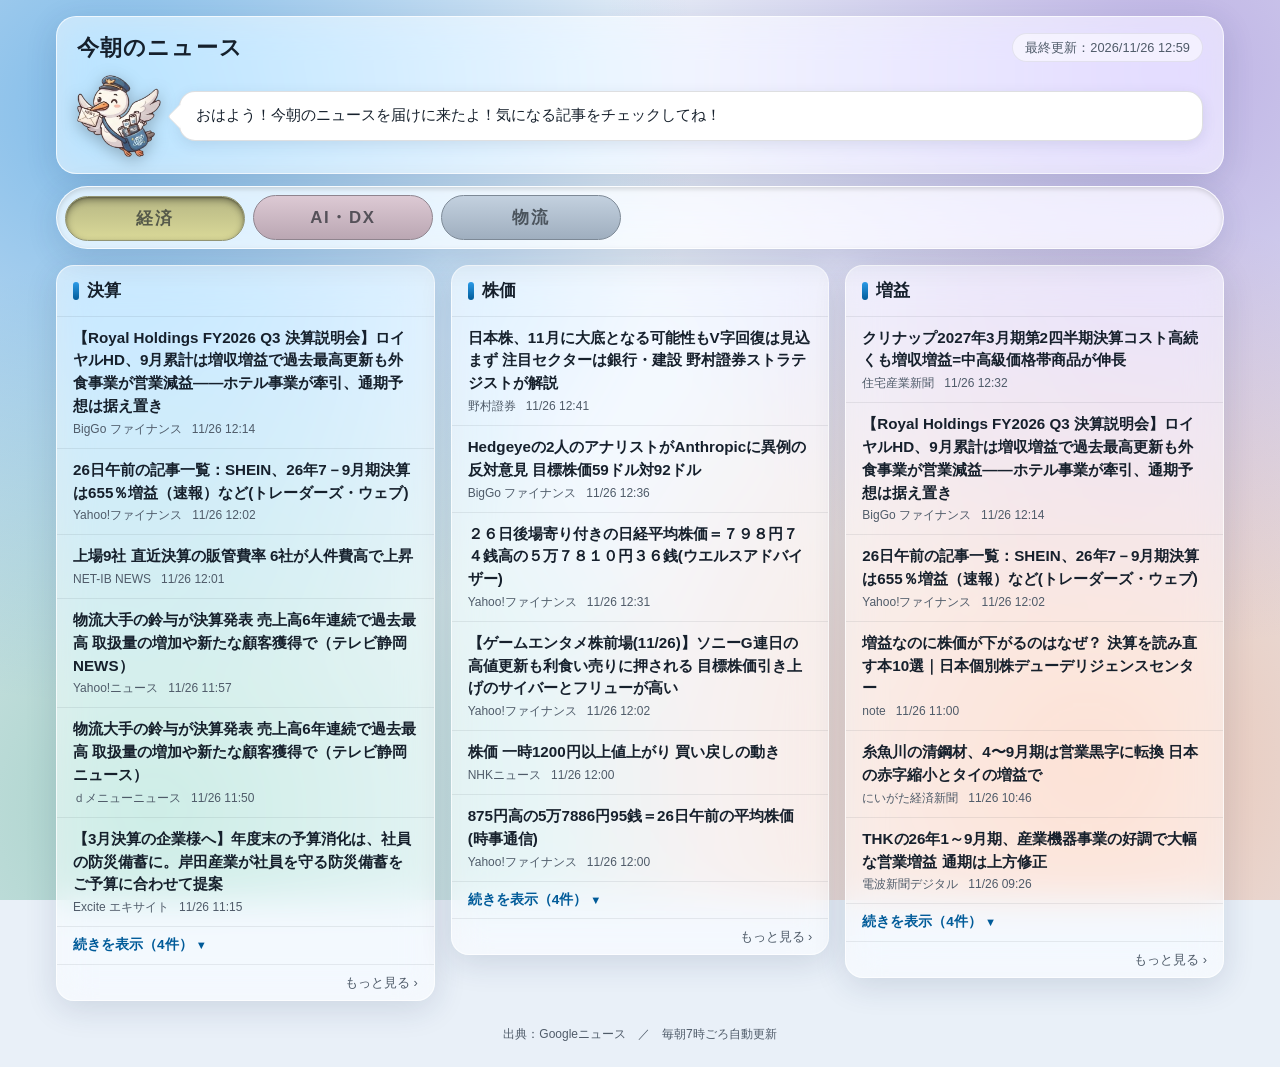
==== commit bce95f1c: "ニュースを更新 (2026-11-26 12:59)" ====
--- a/public/index.html
+++ b/public/index.html
@@ -13,7 +13,7 @@
       <div class="titles">
         <h1>今朝のニュース</h1>
       </div>
-      <p class="updated">最終更新：2026/11/25 13:48</p>
+      <p class="updated">最終更新：2026/11/26 12:59</p>
     </div>
     <div class="brand">
       <img class="character" src="character.png" alt="" width="286" height="281">
@@ -37,22 +37,22 @@
 <input type="radio" name="tabs" id="tab2" class="tab-radio">
 <nav class="tab-bar"><div class="inner"><label for="tab0" class="tab" style="--tab-color: #dad998">経済</label><label for="tab1" class="tab" style="--tab-color: #d4bcc9">AI・DX</label><label for="tab2" class="tab" style="--tab-color: #b4c5d7">物流</label></div></nav>
 <main class="grid panel" id="panel-tab0">
-<section class="card"><h2 class="card-title">決算</h2><ul class="news-list"><li><a href="https://news.google.com/rss/articles/CBMiakFVX3lxTE5maXVEQVlJWkthWDh4MUNqTlY4UGhjZTNqcW0wbVlOM3liOGpSOTFVSnJnNkk2Uy11dk1aOG0zdDJVQ1RhT01qU2x0aUdjbTBaM2FMQUkyMXRtYUo2UUlPLUR6Q1o3bzFkekE?oc=5" target="_blank" rel="noopener"><span class="headline">ＣＡＣ Ｈｏｌｄｉｎｇｓ[4725]：2026年12月期第3四半期決算説明動画ログミーFinance書き起こし記事公開のお知らせ 2026年11月25日(適時開示) ：日経会社情報DIGITAL</span><span class="meta"><span class="source">日本経済新聞</span><time>11/25 13:30</time></span></a></li><li><a href="https://news.google.com/rss/articles/CBMihwFBVV95cUxOSDBwaUNvU3VxOTdrcG16ZWZnWkRKWWszNm5wc2RrZWVOSEQ5X3dmVG5VS3Zjd1g0MWU0SFBaNUpnUnlSVjlBX29LNk9MVG9aZm1pbnJfcHA2RlFwNlc5R3p5MFVrOFNqb2NTaTE4MnVJdGh4cjJockd3djlzUFdyTEZRY1pjckk?oc=5" target="_blank" rel="noopener"><span class="headline">【決算速報】アクシス、26年12月年間1株配当62円。(アイフィス株予報)</span><span class="meta"><span class="source">Yahoo!ファイナンス</span><time>11/25 12:00</time></span></a></li><li><a href="https://news.google.com/rss/articles/[base64]?oc=5" target="_blank" rel="noopener"><span class="headline">デジタルプラス[3691]：デジタルプラス、「1UP投資部屋」で決算説明会と質疑応答をライブ配信 2026年11月25日(適時開示) ：日経会社情報DIGITAL</span><span class="meta"><span class="source">日本経済新聞</span><time>11/25 12:00</time></span></a></li><li><a href="https://news.google.com/rss/articles/CBMiUkFVX3lxTE1CdWNZU2lTSGc2LWM3NGpzLWdxcjdKcUZpUmlZNHRNUkNtR2NVRWxlSlRGamlpZlREWm1vQTFUcFVGMDI1NU9OUlduM2J6SGQtYnc?oc=5" target="_blank" rel="noopener"><span class="headline">アクシス、今期配当を2円増額修正</span><span class="meta"><span class="source">株探</span><time>11/25 12:00</time></span></a></li><li><a href="https://news.google.com/rss/articles/[base64]?oc=5" target="_blank" rel="noopener"><span class="headline">［ウォルマート：Q3 2027 決算まとめ］店舗を倉庫に変え、ECが広告抜きでも黒字に迫る</span><span class="meta"><span class="source">Business Insider Japan</span><time>11/25 11:45</time></span></a></li><li><a href="https://news.google.com/rss/articles/CBMihwFBVV95cUxPNUU1b3ZUQkdhUVpVNTJvZ2FtZkdZWDhvWnladTM0Qy12S1NpMVRzMzR2WUx2REE5UE51dFFrZU5MY1pmalR0TlBPYVhxLUl4a3luNmJzVk9TSEFIMVNEUUNYVk01ZUtmV1Bwdk5pZXZnbU15TGpHZHI5QnFnNnBoMk1CS2hab2M?oc=5" target="_blank" rel="noopener"><span class="headline">【決算速報】Ｆブラザーズ、26年11月年間1株配当54円。(アイフィス株予報)</span><span class="meta"><span class="source">Yahoo!ファイナンス</span><time>11/25 11:35</time></span></a></li></ul><details class="rest"><summary>続きを表示（4件）</summary><ul class="news-list"><li><a href="https://news.google.com/rss/articles/CBMiUkFVX3lxTE5xclVNdjFFOUJmZWl6dWhVSVplUTU4MDFQeXVwcjYtZlExY2JSSGhYVGg1UGdDSnZ3SkVaV0dSbVE0LW43OVdPRnQteEJCZmVmaVE?oc=5" target="_blank" rel="noopener"><span class="headline">Ｆブラザーズ、今期配当を17円増額修正</span><span class="meta"><span class="source">株探</span><time>11/25 11:35</time></span></a></li><li><a href="https://news.google.com/rss/articles/CBMiYkFVX3lxTE1Fem92bEEtU2xXNkZfWW4xRFRTM3BqZ0hETmlLMEgwVm5Wa0xMcnF6RW1lRGFJcmJHeFp2TkdCQjhGVlFHN08xU19JenpTd3VBOHRvUFMzOEpBU0l3WFhDMl9B?oc=5" target="_blank" rel="noopener"><span class="headline">Ｆブラザーズ、今期配当を17円増額修正</span><span class="meta"><span class="source">株探</span><time>11/25 11:35</time></span></a></li><li><a href="https://news.google.com/rss/articles/[base64]?oc=5" target="_blank" rel="noopener"><span class="headline">イーディーピー[7794]：2027年３月期中間期 決算説明資料 2026年11月25日(適時開示) ：日経会社情報DIGITAL</span><span class="meta"><span class="source">日本経済新聞</span><time>11/25 11:30</time></span></a></li><li><a href="https://news.google.com/rss/articles/CBMiakFVX3lxTFBkeEhaUHhHYTVSWnZQeEZrMm4xM0FQLWZXaHYtdHNqa3Q4U3dUcmxZamJQeUVyRDJXaEhkb3BBTmtNRHhjS1ExcTZINDREVWFrbDNDLV9yUVlMb0dUNFI1Z1JSTk96YndWZEE?oc=5" target="_blank" rel="noopener"><span class="headline">くふうカンパ</span><span class="meta"><span class="source">日本経済新聞</span><time>11/25 11:30</time></span></a></li></ul></details><a class="more" href="https://news.google.com/search?q=%E6%B1%BA%E7%AE%97&amp;hl=ja&amp;gl=JP&amp;ceid=JP:ja" target="_blank" rel="noopener">もっと見る ›</a></section>
-<section class="card"><h2 class="card-title">株価</h2><ul class="news-list"><li><a href="https://news.google.com/rss/articles/CBMihwFBVV95cUxPV2ZKVkhHVER0dkpfc20wcXdXek1wLV9pMkdnczlmU2w1OHdnNDU1TFNWS3NqNVYwTld6dzZ2eF9BUmpOVlBYQ0ZFTklQOExmU1FtdDAzWk1hWXI5QVdNaktWemFsR2c3RURVMlVQSXdreVdZVGM0TGVDSnlzd0FMeWg2d0pXLTg?oc=5" target="_blank" rel="noopener"><span class="headline">キオクシアHD－岩井コスモが目標株価引き下げ 需給要因は注視が必要も株価急落は投資機会〔DZH 個別株情報〕(時事通信)</span><span class="meta"><span class="source">Yahoo!ファイナンス</span><time>11/25 13:24</time></span></a></li><li><a href="https://news.google.com/rss/articles/CBMibEFVX3lxTE1TUjNienRtdzRrVVgwR1c0Z3dXTEI1X2RzSUhIbk5meWFmMlpSTzhDRnBoZktyLUk2SDhZdUVVbVFLem5ZQ1BMbU9vZ2Z1UDZtNm5JR2JRd21sQ1FqaXM2TGc3cWdFdi1INGtiTg?oc=5" target="_blank" rel="noopener"><span class="headline">香港株前引け 小反発 押し目買い優勢、日韓株安は重荷</span><span class="meta"><span class="source">日本経済新聞</span><time>11/25 13:11</time></span></a></li><li><a href="https://news.google.com/rss/articles/CBMihwFBVV95cUxPXzlBRThGN2M1SnlIejRHcHdUUV9icW9QQ203R0RDa3ZKX09zM29oYjJ2SmRkTkpWTkg3SEhydDRKYmZqS1h6TUcxcFV0R0s5WDJzNGpNdHYwOGlxcFRKdzlNVzlxRS02aWNoWk1ldEVsamVxbTQxb0pRd3QzZGt1LTQybmlVYUE?oc=5" target="_blank" rel="noopener"><span class="headline">オービック－岡三が目標株価引き上げ マンパワー拡大等の恩恵を享受する局面へ〔DZH 個別株情報〕(時事通信)</span><span class="meta"><span class="source">Yahoo!ファイナンス</span><time>11/25 13:00</time></span></a></li><li><a href="https://news.google.com/rss/articles/CBMihwFBVV95cUxNNHlVNDkxU2R1V3UwWjl5VTlfZUEzVHQ0UTc4NUYtVV9SMk1LZzV3UFJmZzczRmRYWXlvX3B6Ui1vVjVTUk1jdWNORXdvMnh0aVZHV1B2VUYweW5YUVduOU1xRi1DaHFYQkU0UlZ6TTFqQVlJbldRQVRwOTJmMGNWaUJiczFoaE0?oc=5" target="_blank" rel="noopener"><span class="headline">〔東京株式〕安値もみ合い＝AI関連株が大幅安（25日後場寄り付き）(時事通信)</span><span class="meta"><span class="source">Yahoo!ファイナンス</span><time>11/25 12:40</time></span></a></li><li><a href="https://news.google.com/rss/articles/CBMihwFBVV95cUxNbkl1Mmlic0F4SnhVSDVyRHVma3ZfN1ZlcmFUdUlDYUk4WGF1cFFuM0RvcHc1WjUzTlp1OF9iN2lfZ2pJbnIyMjFOcGt5SzdrS2c3eTNkSXY3Q2NGMEJ3cWdOd3NwSS1tcEtOSV9ld2J1VlFfUHB5T1RYb2thZXFGazg4aTBrVXM?oc=5" target="_blank" rel="noopener"><span class="headline">２５日後場寄り付きの日経平均株価＝１９７４円７３銭安の５万６６６９円９０銭(ウエルスアドバイザー)</span><span class="meta"><span class="source">Yahoo!ファイナンス</span><time>11/25 12:32</time></span></a></li><li><a href="https://news.google.com/rss/articles/CBMiUkFVX3lxTE5ZanlvTUNLT3pMT0pKN2ZPVkg2WDRnSlY5X09PYk52NUU2STBrLXhEdEdfZmREZTYyZTFYVG1fZldzVjFWbFVHZmhnaGtadFhPM2c?oc=5" target="_blank" rel="noopener"><span class="headline">東京株式（後場寄り付き）＝日経平均株価は前場終値比でもみ合い圏推移</span><span class="meta"><span class="source">株探</span><time>11/25 12:31</time></span></a></li></ul><details class="rest"><summary>続きを表示（4件）</summary><ul class="news-list"><li><a href="https://news.google.com/rss/articles/CBMihwFBVV95cUxNeW1OYzRMNnZpNDZrbE1jMklwU0tjbWFoNnlGWHlqRlUyZGJ5R1V4VzBBYzltR1g3cFZTX3RoWVZIZzFMYkhQRWxHbnptMVctS1pRZDlnU19QdlUyX1ZtaHF3eXNuYlhQSlAwZ05rOUlZZFQtRWZLMVhoYnJTcjNmRnJ3bVJIOW8?oc=5" target="_blank" rel="noopener"><span class="headline">〔ソウル株式〕急反落＝米ハイテク株安によるAI懸念再燃で（25日午前）(時事通信)</span><span class="meta"><span class="source">Yahoo!ファイナンス</span><time>11/25 12:22</time></span></a></li><li><a href="https://news.google.com/rss/articles/CBMif0FVX3lxTFBVbndlZVJ2NGNlbG5hVnNJeVBCVUdrME90RHV4R1NacjBQbGlETE93alVDaWNGM0QxZEd4RnVmVmRKekEwdVdldnFTV1JlMnctOWFmcVVlaG1TMGwtc3JzWFpoR0tuWlBZRV9aMEQwbUdnRUlWZEV3UEwwXzZ3SlU?oc=5" target="_blank" rel="noopener"><span class="headline">2027年に上がる株：AI関連投資で注目の米国株20銘柄 岡元兵八郎</span><span class="meta"><span class="source">週刊エコノミスト Online</span><time>11/25 12:01</time></span></a></li><li><a href="https://news.google.com/rss/articles/CBMif0FVX3lxTE05Z2JWUzBielNQTjNicFA4VmFFaFhWNkhRaEpwdGRhcHkwWXNUWlJJNjRGdW15aE1ndEpKNHhSMzBLSHVERUhaSUZpNXBfbzlyNTdoN3lmNS1ZdlVJRlo3UzdGbGhwWGN2ZWdPam4wLXVjTmNkWjRvSkF4MGI4YjQ?oc=5" target="_blank" rel="noopener"><span class="headline">〔東京株式〕大幅反落＝AI株売られる（25日前場）☆差替（時事通信）</span><span class="meta"><span class="source">Yahoo!ニュース</span><time>11/25 12:00</time></span></a></li><li><a href="https://news.google.com/rss/articles/CBMidEFVX3lxTE55cGFGU0c4eGhKSy1sbWVFR19LcnJJWHRQQ21CbkhMcjVOakxQSjV1MHBnRnFwLTRSUmlHVk93YTF4dnpXbDNsNmYxNC1xUVNSZVlVb3VIeVlmQVhKbUJXdm9rLTRXQlZrRjZQS2VMYTZWdjUz?oc=5" target="_blank" rel="noopener"><span class="headline">AIメモリ好況のピーク論争…Micron目標株価半減で半導体株が動揺</span><span class="meta"><span class="source">BigGo ファイナンス</span><time>11/25 12:00</time></span></a></li></ul></details><a class="more" href="https://news.google.com/search?q=%E6%A0%AA%E4%BE%A1&amp;hl=ja&amp;gl=JP&amp;ceid=JP:ja" target="_blank" rel="noopener">もっと見る ›</a></section>
-<section class="card"><h2 class="card-title">増益</h2><ul class="news-list"><li><a href="https://news.google.com/rss/articles/CBMiSEFVX3lxTFBmTm9VQXBCU3FUTzd6ZVo0U3pndmp0ZF92ZlBYTVhuSmI0XzdNbUZHanZtbFAtcmtMTklEVGlFMk5mTnNmRVhJQg?oc=5" target="_blank" rel="noopener"><span class="headline">森六、営業利益が前年同期比約3倍に拡大 樹脂加工・ケミカルの両事業が増収増益、森六ReNova連結も寄与</span><span class="meta"><span class="source">みんかぶ</span><time>11/25 13:00</time></span></a></li><li><a href="https://news.google.com/rss/articles/CBMibEFVX3lxTE9RSE1PZ0RkWGJUVXRFMXVKMGFPV3Q5RDhhRUE5TkFIQlUycWYxOEh0SGxreXpwUjg5OVc5QndxRExlSU93M1dKR3lnRWhxTjBYdEcxenkwRUoyTWJBYTk5M2NOSy05ZTdmMW9wcQ?oc=5" target="_blank" rel="noopener"><span class="headline">コナミグループ、増収増益</span><span class="meta"><span class="source">日本経済新聞</span><time>11/25 12:39</time></span></a></li><li><a href="https://news.google.com/rss/articles/[base64]?oc=5" target="_blank" rel="noopener"><span class="headline">ＰＣサービス Research Memo（4）：2027年8月期は法人DX・中小法人の拡大も寄与し増収増益の見通し</span><span class="meta"><span class="source">ｄメニューニュース</span><time>11/25 12:15</time></span></a></li><li><a href="https://news.google.com/rss/articles/[base64]?oc=5" target="_blank" rel="noopener"><span class="headline">日本シイエムケイ：上期営業利益4倍超で通期79％増益見込み、好業績もPBR0.5倍台かつ配当利回り4％超え</span><span class="meta"><span class="source">ｄメニューニュース</span><time>11/25 10:43</time></span></a></li><li><a href="https://news.google.com/rss/articles/CBMiUkFVX3lxTFBVSGw4YTlQZTdpUXlwUTF6TTBBZkRhUUZJSUkyb3pqWjBCTk1sQXd2Z2F1UlRXbHQ5TTRvaEduUmg5R0lhMXNzQnpUeGFubDhnNlE?oc=5" target="_blank" rel="noopener"><span class="headline">マテリアルＧが続伸、２７年８月期は２ケタ増収増益で増配を予想</span><span class="meta"><span class="source">株探</span><time>11/25 10:31</time></span></a></li><li><a href="https://news.google.com/rss/articles/[base64]?oc=5" target="_blank" rel="noopener"><span class="headline">セレンディップ・ホールディングス---中間期は65.2%増収、モノづくり事業が大幅増益</span><span class="meta"><span class="source">ｄメニューニュース</span><time>11/25 10:18</time></span></a></li></ul><details class="rest"><summary>続きを表示（4件）</summary><ul class="news-list"><li><a href="https://news.google.com/rss/articles/CBMihwFBVV95cUxQTUlKclF4NUhtQUN3S1VDeXBUNmtUVURfWTJqWVdVRHpPT1JmWGJFYnBrOFY1Q3FPQWV0VjRtUVFGdDhTUzI0Zkl6WHQzLVVlQXNIMW0yY3BvVHdfMXJaM1NyR2E1a3p1ZEZId2pnS3hUci1DQ01fZ0J3dWdNcmNsTF9hcFZUbnM?oc=5" target="_blank" rel="noopener"><span class="headline">米国株情報＞デル、第３四半期は大幅な増収増益、通期予想を増額(ウエルスアドバイザー)</span><span class="meta"><span class="source">Yahoo!ファイナンス</span><time>11/25 09:50</time></span></a></li><li><a href="https://news.google.com/rss/articles/CBMiZ0FVX3lxTE0tOFpIQ1F1eTNiSk5MbHZxLWJySVJlY2swWkRKZTFUdS0tYzhqcHBkLWpNYkYzckttTUtTbnlWY1pwcWFyNG85c3pNUG9ZYUtrWHd4Ym1yVWstRlVENjRhUjdVWmVhd1E?oc=5" target="_blank" rel="noopener"><span class="headline">サンゲツ中間決算、純利益31.8％増の83億円 通期予想を上方修正</span><span class="meta"><span class="source">リフォーム産業新聞</span><time>11/25 09:04</time></span></a></li><li><a href="https://news.google.com/rss/articles/CBMihwFBVV95cUxPZ25LdmdyZm5HVUxWMDBnY0JhVEtpdUVVMEVqZ09mNVFXZzJoVkNXQnYtMTQ3bC1JTi1fN1RFdk9ld0FaRlJicy1adTI2UVV1VmxiY3FyWFRWd2JHem1qcjJwTno2T29TVHJyR3BweDUxemZSMHhYR2Mtb3dxWEM3dWNtZGV5ak0?oc=5" target="_blank" rel="noopener"><span class="headline">マテリアルグループ---IFRS適用で営業利益が拡大、今期も2桁増益見通し(フィスコ)</span><span class="meta"><span class="source">Yahoo!ファイナンス</span><time>11/25 08:30</time></span></a></li><li><a href="https://news.google.com/rss/articles/CBMiX0FVX3lxTE5La0xGNHh5RWVTSkk2czdsLTF2YnBNanNxYzFJYW40dUc0NXNTRVJMY0dRRFo1MzhUZDhfUzlxMm1HV1RHcVN2bTh3cGtXOS1qRnFWcUx4c05GSGlKSTZv?oc=5" target="_blank" rel="noopener"><span class="headline">紀伊國屋書店､強まる出版不況の逆風下で増収増益が続くわけ…国内は｢本屋に徹する｣戦略奏功､海外の成長も寄与</span><span class="meta"><span class="source">東洋経済オンライン</span><time>11/25 05:50</time></span></a></li></ul></details><a class="more" href="https://news.google.com/search?q=%E5%A2%97%E7%9B%8A&amp;hl=ja&amp;gl=JP&amp;ceid=JP:ja" target="_blank" rel="noopener">もっと見る ›</a></section>
+<section class="card"><h2 class="card-title">決算</h2><ul class="news-list"><li><a href="https://news.google.com/rss/articles/CBMiX0FVX3lxTFA4ekxWVlJuRG9nMDIyQ1hCcDZMUk5zMmd2bndUOW1DWGpqeWxaLVNSTlRTNHk1bEdKRHNCbGdNMHRoTTJkWkhudkNicW1YUlV6T0J0OWxSSFI2T3JNSzI4?oc=5" target="_blank" rel="noopener"><span class="headline">【Royal Holdings FY2026 Q3 決算説明会】ロイヤルHD、9月累計は増収増益で過去最高更新も外食事業が営業減益——ホテル事業が牽引、通期予想は据え置き</span><span class="meta"><span class="source">BigGo ファイナンス</span><time>11/26 12:14</time></span></a></li><li><a href="https://news.google.com/rss/articles/CBMihwFBVV95cUxPR2VGcUhRLVFWUVpBcXlNNGxLS0F1Nm03TEYwclpGbkx0VElRanEtSm9JeUwzQmY4U2wyc3dPNWQxX3NWd1E2emRXWVhkejBFRFRndEs2ODJKZzR3QjluQU1pOUp5OUFGdHY3dVVscFczUGFWTkxRVnAybEZDc3hkSGo5U1dhbkk?oc=5" target="_blank" rel="noopener"><span class="headline">26日午前の記事一覧：SHEIN、26年7－9月期決算は655％増益（速報）など(トレーダーズ・ウェブ)</span><span class="meta"><span class="source">Yahoo!ファイナンス</span><time>11/26 12:02</time></span></a></li><li><a href="https://news.google.com/rss/articles/CBMiUkFVX3lxTE96SS1oejVxd2t4N1M2MmlHVFNZMmllanRDOHR5eGxtbU92UVd6TUxCME8takJWeWg5aF9MME11ZWNZTnhDMWZ4bGxUcGxwdHFQZlE?oc=5" target="_blank" rel="noopener"><span class="headline">上場9社 直近決算の販管費率 6社が人件費高で上昇</span><span class="meta"><span class="source">NET-IB NEWS</span><time>11/26 12:01</time></span></a></li><li><a href="https://news.google.com/rss/articles/CBMif0FVX3lxTE1KWmgxVzdVbXJiNE5aWmY2dG5tbnFKNENFQjJpdnpGcGdZN3VNSzIzcmJIUnMtVXZfakJnd0NZUUgwc2s0RDc5UnphcXFVRTYyVzNMWWUzZlIyZVViY0VQUW1jOWhUSm80akZ6TlhhcElIeExqOG5IYWpUZUJUU0U?oc=5" target="_blank" rel="noopener"><span class="headline">物流大手の鈴与が決算発表 売上高6年連続で過去最高 取扱量の増加や新たな顧客獲得で（テレビ静岡NEWS）</span><span class="meta"><span class="source">Yahoo!ニュース</span><time>11/26 11:57</time></span></a></li><li><a href="https://news.google.com/rss/articles/[base64]?oc=5" target="_blank" rel="noopener"><span class="headline">物流大手の鈴与が決算発表 売上高6年連続で過去最高 取扱量の増加や新たな顧客獲得で（テレビ静岡ニュース）</span><span class="meta"><span class="source">ｄメニューニュース</span><time>11/26 11:50</time></span></a></li><li><a href="https://news.google.com/rss/articles/CBMic0FVX3lxTE1HY0o0ei04eWIwZjBNZ2pnbFdodVRrajZtUlU0cS1kQ2NKdFotMTUzaUQzOElYaF91NVlCS3N5Q003eHdBZl91aFd1X1lkdEJwMEZxeDVnUU1vcXJuZC1VMW02b0N5dmg2M0lUQUd1cmhtT00?oc=5" target="_blank" rel="noopener"><span class="headline">【3月決算の企業様へ】年度末の予算消化は、社員の防災備蓄に。岸田産業が社員を守る防災備蓄をご予算に合わせて提案</span><span class="meta"><span class="source">Excite エキサイト</span><time>11/26 11:15</time></span></a></li></ul><details class="rest"><summary>続きを表示（4件）</summary><ul class="news-list"><li><a href="https://news.google.com/rss/articles/CBMiW0FVX3lxTE00MkVPeFFrWm1nN1FNZndYMFhRbzc5aFhjZmdhbE5Ed3g2UkVSLWhqeUJGRGFYNERDVmh3ckJrNEpnN0VxS3I0cVJ5VlJQZHQ0d3RaTDNuZ2xTS0U?oc=5" target="_blank" rel="noopener"><span class="headline">増益なのに株価が下がるのはなぜ？ 決算を読み直す本10選｜日本個別株デューデリジェンスセンター</span><span class="meta"><span class="source">note</span><time>11/26 11:00</time></span></a></li><li><a href="https://news.google.com/rss/articles/CBMiS0FVX3lxTE1JWjBwOUJnODN4UFVWQ1pVQlhIWERRQ2FwZGhjbDNTQkVsVnBBbU9ncU9NWW5zWi13NXQwS2RYZWJoMi1lS3JhM2RJUQ?oc=5" target="_blank" rel="noopener"><span class="headline">決算（２５日）（増減は前年同期比）</span><span class="meta"><span class="source">47NEWS</span><time>11/26 11:00</time></span></a></li><li><a href="https://news.google.com/rss/articles/CBMihwFBVV95cUxOZzVzQWp2LWZSNmx4U2RqQXJLRUpuWHBRWWt4RGx3T0hwcHZNNVRmUnVLSGNfWHFmLWpFbWh3R3F2UVV3QVdMMTA4aE13YkNIM05DMjFJVkt5YjV1cHh6alhpdzdnMG9iQTFJOEtHeEJWcXp3LS1jXzdhbG5Rc2NVOG1yUTdNTGs?oc=5" target="_blank" rel="noopener"><span class="headline">引け後の国内決算発表＆今晩の米決算発表／先物ＯＰ市場ウォッチ(フィスコ)</span><span class="meta"><span class="source">Yahoo!ファイナンス</span><time>11/26 10:59</time></span></a></li><li><a href="https://news.google.com/rss/articles/CBMiaEFVX3lxTE93T0hCQ0xBekYwWWlZME5JRl9EY09iaGFjcldLOXpzS2NoSm4tTzRDTlp5R1F5cUNxYXlHNTlDckZzT05GbnVPTHROZFIzREhXTkhXNldLRXdIMTZnS3F3WGctbFVDNVA5?oc=5" target="_blank" rel="noopener"><span class="headline">プレスリリース：［3月決算の企業様へ］年度末の予算消化は、社員の防災備蓄に。岸田産業が社員を守る防災備蓄をご予算に合わせて提案（PR TIMES）</span><span class="meta"><span class="source">毎日新聞</span><time>11/26 10:53</time></span></a></li></ul></details><a class="more" href="https://news.google.com/search?q=%E6%B1%BA%E7%AE%97&amp;hl=ja&amp;gl=JP&amp;ceid=JP:ja" target="_blank" rel="noopener">もっと見る ›</a></section>
+<section class="card"><h2 class="card-title">株価</h2><ul class="news-list"><li><a href="https://news.google.com/rss/articles/CBMiX0FVX3lxTE91QTk5bmo0NTJjZ3R5TTJZdjdJRHM2RTRZWlVsS0w4WXFkUkRSd3ZQOTA5S2ljWTFRb05Ra2hDRV9DdjdNTnFfcVVwVTMtZ0VYWUpKaXNxcG9uVmxKVjBj?oc=5" target="_blank" rel="noopener"><span class="headline">日本株、11月に大底となる可能性もV字回復は見込まず 注目セクターは銀行・建設 野村證券ストラテジストが解説</span><span class="meta"><span class="source">野村證券</span><time>11/26 12:41</time></span></a></li><li><a href="https://news.google.com/rss/articles/CBMidEFVX3lxTE5BMzcwSjlFa3FVTGdOWnBucHUxTTZwVkJnV1RyczFubmd6aWl5em5SUlhwdF9XSEo0bWJXbFVQVS1YU3dWSVAxbnp1MTFjcGdFRGszajNsT3h5MTQ2TDJKWkh1NG83ODV6RnV5Vy1kWjZPUlNw?oc=5" target="_blank" rel="noopener"><span class="headline">Hedgeyeの2人のアナリストがAnthropicに異例の反対意見 目標株価59ドル対92ドル</span><span class="meta"><span class="source">BigGo ファイナンス</span><time>11/26 12:36</time></span></a></li><li><a href="https://news.google.com/rss/articles/CBMihwFBVV95cUxPdE0tVmk5N1BNb1gwTUZjRktYTjQ2UVVUUFBvd0QwRk1EYXdKZ2x2RGZSOW5FdjY5cDlVVTdkdnlOUTRLY2FBODdfcGNZZ3h3QWdrVVZOaGE3ZE02U2ZHS0FycjgtcTE4eG9aSGpqeG9uNlJBWUgxem5XeTBMSHd3QU1nUW5aSHM?oc=5" target="_blank" rel="noopener"><span class="headline">２６日後場寄り付きの日経平均株価＝７９８円７４銭高の５万７８１０円３６銭(ウエルスアドバイザー)</span><span class="meta"><span class="source">Yahoo!ファイナンス</span><time>11/26 12:31</time></span></a></li><li><a href="https://news.google.com/rss/articles/CBMihwFBVV95cUxPVm5jcm43QmdEeHpRbmVvSGlnYlJCZU9aclg5Yk9PYTh3Z3BleEctTHhmNW10RXF1VWZ3cWhzTVBhaHNqQ3FwOUpFRmR2SHR5MzdaZExaNXE0eHctV09SWF9mOVI5RW8zcmFISUswclluaEE4cmNHamowX1dLUmVOVFJBNllIT1k?oc=5" target="_blank" rel="noopener"><span class="headline">【ゲームエンタメ株前場(11/26)】ソニーG連日の高値更新も利食い売りに押される 目標株価引き上げのサイバーとフリューが高い</span><span class="meta"><span class="source">Yahoo!ファイナンス</span><time>11/26 12:02</time></span></a></li><li><a href="https://news.google.com/rss/articles/CBMiX0FVX3lxTE4wQldYWE5BQTFqajZ6SzR6a0dWd2ozRGpKdDl6c3pzM3R2VHNTamF0aTVDMmV2bW5HTjhaS2pGLVZSeUZrUHhtYUN0Slk5TGJKZmtJczc3OGtNU0ZsNXhj?oc=5" target="_blank" rel="noopener"><span class="headline">株価 一時1200円以上値上がり 買い戻しの動き</span><span class="meta"><span class="source">NHKニュース</span><time>11/26 12:00</time></span></a></li><li><a href="https://news.google.com/rss/articles/CBMihwFBVV95cUxOUUxmOHZqTW1KRmdiQzdtTk5FQW9PbW9mSWhHQ25EM2pURnMxMDY5aUhRSFg0eVFhdFRlcVRYM1VqREgtWXdhalN3aFA4dF9jSm5DODVDR1AzVXJvNDlaekRxSWE0ZkVkeU94N3NFMVNqWTd5QzQ0aVdiRkplWmpUV1ZNU09NRUU?oc=5" target="_blank" rel="noopener"><span class="headline">875円高の5万7886円95銭＝26日午前の平均株価(時事通信)</span><span class="meta"><span class="source">Yahoo!ファイナンス</span><time>11/26 12:00</time></span></a></li></ul><details class="rest"><summary>続きを表示（4件）</summary><ul class="news-list"><li><a href="https://news.google.com/rss/articles/CBMiZEFVX3lxTE82Q3JhSUFjVWIyVEMxdURqRWRFUHlZMDU5V09IeE9oTkwyYjRPdnUwTE4zVkhZT01hMXpmSmNMWkZjZDM1X0NIU2JfNUV4aFhDdTRwLWZIR2tZZ1ZQWlVZQTlHSmI?oc=5" target="_blank" rel="noopener"><span class="headline">総合商社の目標株価見直し、資源・景気感応の点検材料【今日の市場はどう動いた？】</span><span class="meta"><span class="source">Yahoo!ファイナンス</span><time>11/26 11:56</time></span></a></li><li><a href="https://news.google.com/rss/articles/CBMif0FVX3lxTE85SS1YV0tsdlRmQkJua2xESnplYXZJUDRKTDZ6U2hxLUtCSzJtVlJidnNwSXBzUndLVjZKdDZtZXRaZUlWekdEbl9jSU0wc1Z1ZTdYY3FLRzluX0w3RW9zRVF2Qk5BN3h3UUJpOThaQ05kTC1jbEp1OXhvT3J1XzA?oc=5" target="_blank" rel="noopener"><span class="headline">マクロスコープ：株価下落、政府内に「備え」求める声 高市政権の財政余力が鍵に（ロイター）</span><span class="meta"><span class="source">Yahoo!ニュース</span><time>11/26 11:51</time></span></a></li><li><a href="https://news.google.com/rss/articles/CBMiYEFVX3lxTE5TVHhDZ0I0WXVJRVpEMlNmLUtXbWo4bk84T1ZwdDlFblg4N0drdnl4S2JJOU9XWmd4eDZsM1VsekVUcEh2MU9mYkp2bllIdjlFU0xwZldMU21FR1lHNThvTw?oc=5" target="_blank" rel="noopener"><span class="headline">東京株式（前引け）＝反発、半導体株買い戻しで一時１２００円超高</span><span class="meta"><span class="source">株探</span><time>11/26 11:50</time></span></a></li><li><a href="https://news.google.com/rss/articles/[base64]?oc=5" target="_blank" rel="noopener"><span class="headline">家計に「三重苦」…株価は最高値から46.6％下落、ローン金利上昇と物価高も＝韓国</span><span class="meta"><span class="source">AFPBB News</span><time>11/26 11:45</time></span></a></li></ul></details><a class="more" href="https://news.google.com/search?q=%E6%A0%AA%E4%BE%A1&amp;hl=ja&amp;gl=JP&amp;ceid=JP:ja" target="_blank" rel="noopener">もっと見る ›</a></section>
+<section class="card"><h2 class="card-title">増益</h2><ul class="news-list"><li><a href="https://news.google.com/rss/articles/[base64]?oc=5" target="_blank" rel="noopener"><span class="headline">クリナップ2027年3月期第2四半期決算コスト高続くも増収増益=中高級価格帯商品が伸長</span><span class="meta"><span class="source">住宅産業新聞</span><time>11/26 12:32</time></span></a></li><li><a href="https://news.google.com/rss/articles/CBMiX0FVX3lxTFA4ekxWVlJuRG9nMDIyQ1hCcDZMUk5zMmd2bndUOW1DWGpqeWxaLVNSTlRTNHk1bEdKRHNCbGdNMHRoTTJkWkhudkNicW1YUlV6T0J0OWxSSFI2T3JNSzI4?oc=5" target="_blank" rel="noopener"><span class="headline">【Royal Holdings FY2026 Q3 決算説明会】ロイヤルHD、9月累計は増収増益で過去最高更新も外食事業が営業減益——ホテル事業が牽引、通期予想は据え置き</span><span class="meta"><span class="source">BigGo ファイナンス</span><time>11/26 12:14</time></span></a></li><li><a href="https://news.google.com/rss/articles/CBMihwFBVV95cUxPR2VGcUhRLVFWUVpBcXlNNGxLS0F1Nm03TEYwclpGbkx0VElRanEtSm9JeUwzQmY4U2wyc3dPNWQxX3NWd1E2emRXWVhkejBFRFRndEs2ODJKZzR3QjluQU1pOUp5OUFGdHY3dVVscFczUGFWTkxRVnAybEZDc3hkSGo5U1dhbkk?oc=5" target="_blank" rel="noopener"><span class="headline">26日午前の記事一覧：SHEIN、26年7－9月期決算は655％増益（速報）など(トレーダーズ・ウェブ)</span><span class="meta"><span class="source">Yahoo!ファイナンス</span><time>11/26 12:02</time></span></a></li><li><a href="https://news.google.com/rss/articles/CBMiW0FVX3lxTE00MkVPeFFrWm1nN1FNZndYMFhRbzc5aFhjZmdhbE5Ed3g2UkVSLWhqeUJGRGFYNERDVmh3ckJrNEpnN0VxS3I0cVJ5VlJQZHQ0d3RaTDNuZ2xTS0U?oc=5" target="_blank" rel="noopener"><span class="headline">増益なのに株価が下がるのはなぜ？ 決算を読み直す本10選｜日本個別株デューデリジェンスセンター</span><span class="meta"><span class="source">note</span><time>11/26 11:00</time></span></a></li><li><a href="https://news.google.com/rss/articles/CBMiREFVX3lxTE5HZnA1NU41TEdPSi1EenlBNFlGckpwODVvYzVxcVN0RF9WcEZJQ1BIbXVoQmdrVGZXV2VfNzN2d1ItekhX?oc=5" target="_blank" rel="noopener"><span class="headline">糸魚川の清鋼材、4〜9月期は営業黒字に転換 日本の赤字縮小とタイの増益で</span><span class="meta"><span class="source">にいがた経済新聞</span><time>11/26 10:46</time></span></a></li><li><a href="https://news.google.com/rss/articles/CBMiUkFVX3lxTE1mZ0tXSUtQWTJSY2tlZ3lzdjkzLWFIOHo0VjZKWmVQR3JmRUI4R1BYNktNS09LQXNPdVJ0Wml5VTFYWi01V2EyWmRVS0xzc1plZVE?oc=5" target="_blank" rel="noopener"><span class="headline">THKの26年1～9月期、産業機器事業の好調で大幅な営業増益 通期は上方修正</span><span class="meta"><span class="source">電波新聞デジタル</span><time>11/26 09:26</time></span></a></li></ul><details class="rest"><summary>続きを表示（4件）</summary><ul class="news-list"><li><a href="https://news.google.com/rss/articles/CBMif0FVX3lxTE9jTUNTRnl2ckstMFVlczYwVlVXRVNzcGhGMWhlVzZhUnJLVWp2c0dGb0NQZ00zb3EwWkxjTU1tU0wwYzhuamVPN1NUR2t1NGdzbHNoMkcxYWNSNTNHenk4SUJDMkhJd2pfbDliODlrbk8taTlVek5FTzZuUFZCUXc?oc=5" target="_blank" rel="noopener"><span class="headline">「1年で契約21万件減」のWOWOWは52億円の赤字へ、一方のスカパーは増収増益。衛星放送の斜陽化で明暗が分かれた“次の一手”の差（SPA!）</span><span class="meta"><span class="source">Yahoo!ニュース</span><time>11/26 08:52</time></span></a></li><li><a href="https://news.google.com/rss/articles/CBMiRkFVX3lxTFBxLVhzYUtjb2lVOUdPVHFtWk9NM2NVbVJFbXRpWnIwVnZ3OE9KcDlCWUhoaF9kQmNRNGF3YmxYZVRsR0NLUUE?oc=5" target="_blank" rel="noopener"><span class="headline">竹田iPHD、AI需要などを背景に半導体関連マスクが40.6％増益 上期営業利益は26.4％増</span><span class="meta"><span class="source">みんかぶ</span><time>11/26 08:00</time></span></a></li><li><a href="https://news.google.com/rss/articles/CBMiRkFVX3lxTE1GUC1RS0UzV05IakYzbnVCT1lyRzNKMTdlNE93RUdxTUFzQVZRZHFYd2FQeDRhNWYtSXo1NGJKVzNacmxzT1E?oc=5" target="_blank" rel="noopener"><span class="headline">MS&amp;AD HD、国内自動車保険の料率改定で保険収益が増加 海外事業も増益、通期修正利益予想を1,500億円引き上げ</span><span class="meta"><span class="source">みんかぶ</span><time>11/26 08:00</time></span></a></li><li><a href="https://news.google.com/rss/articles/CBMiZEFVX3lxTE91LWp1ZzFreFNXbEtVSXU1bHZxRlFMVHhEU2VsOE96bWJhSjZVTlRNdkcya0JPbU5Wb3d3NWxpSV8xTl9lemxKWllKbDVqYks2V0pHZnRoODBPVUZIMHRVSUZpR2U?oc=5" target="_blank" rel="noopener"><span class="headline">アシックス、2026年12月期 第3四半期 連結決算──2ケタの増収増益に、過去最高の収益を更新</span><span class="meta"><span class="source">Apparel Business Magazine</span><time>11/26 07:03</time></span></a></li></ul></details><a class="more" href="https://news.google.com/search?q=%E5%A2%97%E7%9B%8A&amp;hl=ja&amp;gl=JP&amp;ceid=JP:ja" target="_blank" rel="noopener">もっと見る ›</a></section>
 </main>
 <main class="grid panel" id="panel-tab1">
-<section class="card"><h2 class="card-title">物流 DX</h2><ul class="news-list"><li><a href="https://news.google.com/rss/articles/CBMiT0FVX3lxTE04LTN6YXltVEZJcTJYRldaOEVuamdEUnRNY2laS0UzNnV2S04wZGlqd0dKVGRyZ2Vvb2dGWHh0RHprM2MzNkZiNExCcl9maDA?oc=5" target="_blank" rel="noopener"><span class="headline">デジタル貨物仲介市場、2035年に1,060億米ドルへ拡大予測｜物流DXとAI活用が国際貨物輸送の競争構造を変革</span><span class="meta"><span class="source">Newscast.jp</span><time>11/25 11:30</time></span></a></li><li><a href="https://news.google.com/rss/articles/CBMiSkFVX3lxTE5ZZ0ZSdmJNTUtMWlZDYXAzNmlDN0xzZV9JcWZSb1hkXzhIbUJ6UE5nbzJhQURJY25HcVZTa1ExR0tjVDB0LTh2Y3p3?oc=5" target="_blank" rel="noopener"><span class="headline">物流･流通現場でDXが進まない対策会議｜12/11配信</span><span class="meta"><span class="source">LOGISTICS TODAY</span><time>11/25 07:02</time></span></a></li><li><a href="https://news.google.com/rss/articles/CBMiX0FVX3lxTE43QkJwaGZoZmtqQlVjdmZURnljNFlFR1g3WG9xTk1IXzBWOXpIajVja3ZidFowWjQ5TUVXeWZLWElFWUl1WXB3dVV5WEtzVXVFLVRjaFkzWml2cXlsVU9n?oc=5" target="_blank" rel="noopener"><span class="headline">ケイヒン ＤＸ導入で高付加価値物流を提供</span><span class="meta"><span class="source">カーゴニュースオンライン</span><time>11/24 18:52</time></span></a></li><li><a href="https://news.google.com/rss/articles/CBMiX0FVX3lxTE5pTmNfZHo0MkF0X2VfQVJzZEdqMGo4LW5CR05oaTNkT3U2QW9mblBPN3p0MFF0MlFlVkhrVnc0UjRsdGUzYzlLNXI4clZTSXAzZjJGeFhhRC1WUklMZnhz?oc=5" target="_blank" rel="noopener"><span class="headline">行政インタビュー 〝物流危機〟の克服へ「倉庫」のＤＸ・ＧＸ促進 国土交通省 物流・自動車局 貨物流通経営戦略室長 有賀智徳 氏</span><span class="meta"><span class="source">カーゴニュースオンライン</span><time>11/24 06:00</time></span></a></li><li><a href="https://news.google.com/rss/articles/CBMib0FVX3lxTE1maks5N010WmZHWUgtZ1B6QU9NMEI0UGZfSWM4aWg0cmRZRTBzYVo4TXpUMXlIM2RaTXNHNndqZXhrakpMcVhMR044bDhQd2FJY0ZtZFF6b0w5Zjk3WW1Sa2FGM24wQ05DOVNrUzFtUQ?oc=5" target="_blank" rel="noopener"><span class="headline">物流DXは「導入」から「内製」へ。創業97年のヤハタ、AGV×WMSで入出庫生産性150％を実現</span><span class="meta"><span class="source">山陽新聞</span><time>11/24 02:03</time></span></a></li><li><a href="https://news.google.com/rss/articles/CBMiUkFVX3lxTE40M0xaYXV5SXgwZkREM2pnUGlCV1o2OE1Qc0lMaGtZMHJwc3B4WlFQN0ljR3BiM2NZQjNvOGhzMWlPaG90YUctMl9pWGFnT0szT1E?oc=5" target="_blank" rel="noopener"><span class="headline">世界がAIのルールを議論した広島で、今度は「物流の未来」を問う。産官学金・テクノロジーが集結する「製造業AI物流カンファレンス」10月14日開催</span><span class="meta"><span class="source">山陽新聞</span><time>11/21 17:00</time></span></a></li></ul><details class="rest"><summary>続きを表示（4件）</summary><ul class="news-list"><li><a href="https://news.google.com/rss/articles/CBMiakFVX3lxTFBaWkJoTzBkY0wwa3k1OFdMTl9RTkVLbjBHem5QTFdjU21DdUkzNUpiNHNzX3dDM2ZLM182OEYwRjdldWxpZS1hU1ZMUkNoeXJ1Y3ZBelk2d0JqbzhOejNkcGNVRlg0SEZQS2c?oc=5" target="_blank" rel="noopener"><span class="headline">渡邉 健一郎：物流DXはなぜ現場で定着しないのか ｜ CTC総研 ｜ CTC</span><span class="meta"><span class="source">CTC - 伊藤忠テクノソリューションズ</span><time>11/20 18:00</time></span></a></li><li><a href="https://news.google.com/rss/articles/CBMiR0FVX3lxTFBwMzA5dnhjamMtTEduV2VYN3ZQRDZaSnZJZkFta1hjMllUOFRla1hieHNZelVsdklLS0pwZTN0Q0x5QVRZOUZF?oc=5" target="_blank" rel="noopener"><span class="headline">日本フォークリフトトラック市場、2035年に63億7,340万米ドルへ拡大予測｜物流DX・電動化・自動運転技術が変える次世代物流インフラの成長戦略</span><span class="meta"><span class="source">Newscast.jp</span><time>11/19 11:05</time></span></a></li><li><a href="https://news.google.com/rss/articles/CBMiSkFVX3lxTE5MSFMzOU1pQ3o2LWYwblA4MDNkRUJNcWRSUzNEdk1EcmtlaDVhMHlMVE5DWkVlc2lQckx4MThuMEhyLTc0T2pqQUNB?oc=5" target="_blank" rel="noopener"><span class="headline">物流DXは要望整理が鍵、シーオスが新資料</span><span class="meta"><span class="source">LOGISTICS TODAY</span><time>11/19 08:35</time></span></a></li><li><a href="https://news.google.com/rss/articles/CBMiSkFVX3lxTFB0X1NGNFRVUF9tRFN0M3JSZFBmOERfam1XdndTUGxraV9yUElMMkJ3WEdzMTNIT0VIM1JEY2VnM1JPSHhDWVRfLU5R?oc=5" target="_blank" rel="noopener"><span class="headline">物流DXを神戸企業と共創、エニキャリが登壇</span><span class="meta"><span class="source">LOGISTICS TODAY</span><time>11/19 07:37</time></span></a></li></ul></details><a class="more" href="https://news.google.com/search?q=%E7%89%A9%E6%B5%81%20DX&amp;hl=ja&amp;gl=JP&amp;ceid=JP:ja" target="_blank" rel="noopener">もっと見る ›</a></section>
-<section class="card"><h2 class="card-title">生成AI</h2><ul class="news-list"><li><a href="https://news.google.com/rss/articles/CBMif0FVX3lxTFBqZmxzWl8xVkIxWVN4NHZPVTktRnNESTNFSkRWa0xNV085Q1l3cDlYN3NTOTNic1RIY3NBMUZsNTNUY19saUZCSW5TNzBEcnpBek9wZFpvSll2eE1BT2xvZGYxSl9WYzliZVVfckdpeU5KZlVMX2ItdmtfbHEwejg?oc=5" target="_blank" rel="noopener"><span class="headline">児童生徒の意見を生成AIで分析、教員の見取りを支援する「協働学習ボード」を発表（こどもとIT）</span><span class="meta"><span class="source">Yahoo!ニュース</span><time>11/25 13:30</time></span></a></li><li><a href="https://news.google.com/rss/articles/CBMibkFVX3lxTE8zNkVOQzFIVG5PMzJ2eGdwMU45RlVsdkFxYnlwSG9Jdk9mSWpURzFZTDliby1aTXNDVUpnR1h1ckFjZHRFR0w0NlVwbElJSzgtWkxLT3NQMGZUWEtZQ0hJblhXSGp6YkpUd2U5UV9B?oc=5" target="_blank" rel="noopener"><span class="headline">児童生徒の意見を生成AIで分析、教員の見取りを支援する「協働学習ボード」を発表</span><span class="meta"><span class="source">au Webポータル</span><time>11/25 13:30</time></span></a></li><li><a href="https://news.google.com/rss/articles/CBMif0FVX3lxTE5iaUp4TGRzMFhKTkcxaGVwRzhLZ1J5RHJUbWxGU3Bubl9KYVRVZDR3a0Yyc0M0ZTRrXzRLR09aeHh3bzJPVUpKYVZfbGxPLUdSM2FmZHZrcTlZZmIyTlF0UTFhcFNBcjdjSFJESUNxd0o0MmlGNXA3TXdXNUFuakE?oc=5" target="_blank" rel="noopener"><span class="headline">ネット接続不要の議事録作成AIを無償提供 パナソニック、レッツノート向けに（電波タイムズ）</span><span class="meta"><span class="source">Yahoo!ニュース</span><time>11/25 13:25</time></span></a></li><li><a href="https://news.google.com/rss/articles/CBMif0FVX3lxTE9yM2VVUkZBUWtkb1Z5anFJY1hwRDNCaXdrWWJuRlpGVDhYMDN3T2dvLXRHLU5sUXZvbUM5aFhuejdzcTl3S0c3akpoUU1uRDRtM3NPWDZ2NlpwVVJxNWlQbElYRFVGVmhta0VrSkI5Y1cxd21LSm1jU1Jsc2F3RHc?oc=5" target="_blank" rel="noopener"><span class="headline">パナソニック コネクト、ローカル環境で利用可能な議事録作成AIアプリを提供</span><span class="meta"><span class="source">Yahoo!ニュース</span><time>11/25 13:15</time></span></a></li><li><a href="https://news.google.com/rss/articles/CBMiakFVX3lxTE1wRFBuOVY0Q3BnZWhLNEpBdUVyT0ZKM0RSNnc3UjRuTE15T3NKZDJ6ZVpEbDFnMXVxYXBhTUtmOW5ISWF1d1ZfUGFkOWJWTm5jdEJlWkpIUXliYkpLVm02Z2lHc3dZQ0tpalE?oc=5" target="_blank" rel="noopener"><span class="headline">ビジネス・趣味・生活で使えるおもわずオススメしたくなる生成AI活用術が満載『生成AI推し技大全 改訂版 ChatGPT＋Gemini＋主要AI 活用アイデア110選』を11月25日（水）に発売</span><span class="meta"><span class="source">PR TIMES</span><time>11/25 13:00</time></span></a></li><li><a href="https://news.google.com/rss/articles/CBMiiAFBVV95cUxQenk0RzFKRU1jcUN6MXdXUldOQ05ISGdiZmYyZllWRFhvUFplMUhzM213bWp6TDNkUTk5Y254aG1kRDVKN2JTTDk3QmVyamtiYW5jd2JHREVValEwSTlFQ3duUEQyUUh6dklyODUyS3pLVlJ3eEQ4ZWFaNG5YVGhySUtnbWJON0px?oc=5" target="_blank" rel="noopener"><span class="headline">「アートは死んだ、人間が負けた」のか…生成ＡＩ登場が問い直す芸術・文化の「創造性」（読売新聞オンライン）</span><span class="meta"><span class="source">Yahoo!ニュース</span><time>11/25 12:54</time></span></a></li></ul><details class="rest"><summary>続きを表示（4件）</summary><ul class="news-list"><li><a href="https://news.google.com/rss/articles/CBMiaEFVX3lxTE5xWE8wNkw4cWROY3d4cTdFdUZDam5wQ043YnlmT3g0LWx3a2JRLXFVMWtYNmFGMTlwU3Z2dTc4UXRDNVFfTHJYdFY2WHZWdXlQYzNwNXBiSDJzVUUxTG9RSUNpYklsSU53?oc=5" target="_blank" rel="noopener"><span class="headline">生成AIが実機を操作し、バグ解析する「AIアシスト・デバッグ技術」を開発</span><span class="meta"><span class="source">ニコニコニュース</span><time>11/25 12:51</time></span></a></li><li><a href="https://news.google.com/rss/articles/CBMiaEFVX3lxTE11RHViUy1VVWJaZzJkYXc4WTRkd1BkUmZ1QkJlUFZjSXhrSkV4LWRUTE82U1RfU01PUERTMU5rVW05eUhFTXFqRmtKSTlhaXNHalRDMHk5bmIzaUVjYUhUcTYwMGJVYmNY?oc=5" target="_blank" rel="noopener"><span class="headline">【画像生成AI・クリエイティブ意識調査】半数以上が、アート・デザイン制作で「あまり活用したいと思わない」</span><span class="meta"><span class="source">ニコニコニュース</span><time>11/25 12:51</time></span></a></li><li><a href="https://news.google.com/rss/articles/CBMiY0FVX3lxTE9QdHFES3hrMFBIYkRoaWh1aXA0X2VsazhFekpaOWdCRmhab3U1MGN6bzM5Tm4tVmJJa05jS29YdjZqakRYY1hkUFByRmVIanl4NHUzUHptRE1KQ2VldDV0ODhMWQ?oc=5" target="_blank" rel="noopener"><span class="headline">コンピューテックス、生成AIが組込みシステムの実機を操作しバグを解析</span><span class="meta"><span class="source">株式会社インプレス</span><time>11/25 12:47</time></span></a></li><li><a href="https://news.google.com/rss/articles/CBMibEFVX3lxTE13UUIxa0hYTHQwOWwxZ1V5d08yc2QyY0p6RTBpbXVBR0ttdjlWLVdHeDBLUkxteGtoZ0pjcXVydllsU3VGdmNPSENIamtDUjVULW1QVFFxU3hCM184VlUwbjRPZ1V4V3daVHNyZQ?oc=5" target="_blank" rel="noopener"><span class="headline">図面を数十万件学習したKKGの「国産建設AI」 2D図からBIMや見積書を自動生成の実力【動画で確認】</span><span class="meta"><span class="source">ITmedia</span><time>11/25 12:43</time></span></a></li></ul></details><a class="more" href="https://news.google.com/search?q=%E7%94%9F%E6%88%90AI%20-%E3%83%9D%E3%83%AB%E3%83%8E%20-%E5%BD%BC%E5%A5%B3%20-%E5%A4%89%E6%85%8B%20-%E3%82%A2%E3%83%80%E3%83%AB%E3%83%88%20-%E3%82%A8%E3%83%AD&amp;hl=ja&amp;gl=JP&amp;ceid=JP:ja" target="_blank" rel="noopener">もっと見る ›</a></section>
-<section class="card"><h2 class="card-title">DX推進</h2><ul class="news-list"><li><a href="https://news.google.com/rss/articles/CBMiakFVX3lxTFBYeDFNcGlRZWhZdlBKT1ZjMHRlSWptcTJra1JkWGg1NFMyMHQycEx1WXFmQ0hvTzFoWkZDN0Vvbk12S2M0cGdvZS1UWEg4VHRyZG5rMEVZUU1yZldmZDNZazE5MlhxcXdKMnc?oc=5" target="_blank" rel="noopener"><span class="headline">【製造業_情報システム・DX推進担当者向け】料金やモデルが変わっても、生成AIの使い方を社内に残すには。マクニカが製造業向けに解説、12月3日配信</span><span class="meta"><span class="source">PR TIMES</span><time>11/25 12:30</time></span></a></li><li><a href="https://news.google.com/rss/articles/CBMiakFVX3lxTE5NV08taTRjb0U4OTdKeVhWLXhVX1NHZDUtMTFNd3B2dmk2MHAzMUE4OVFkMjh2anpTdVRlbTBIbFFEY1FLME9hLV8zRGc0N08tdW1nTkJ0cUZvUkh2R2l4aUlpaUpCLWN3Mnc?oc=5" target="_blank" rel="noopener"><span class="headline">【製造業_現場管理・DX推進担当者向け】返事待ちで止まる製造現場の仕事をどう変えるか。SlackとAIの実践を12月3日配信</span><span class="meta"><span class="source">PR TIMES</span><time>11/25 12:00</time></span></a></li><li><a href="https://news.google.com/rss/articles/CBMiakFVX3lxTE55UjZ3TWNPWUVMbXkzUkZHd1RlTTJoOEJkUDg3ZVNqMWpiTE5jRVlUdGZRU0JHSkFTa3RHWVUtLURmUVE4aW9oMFdsamJxak9LNHlKOFhsTjJ1RFpGMHdsYUZGeXdURDVzUkE?oc=5" target="_blank" rel="noopener"><span class="headline">【卸売業のDX・AI活用に関する実態調査】卸売業の受発注、6割超がいまだ手入力中心。現場の意欲を削ぐ要因は「属人化」が最多、「給料・待遇」を上回る</span><span class="meta"><span class="source">PR TIMES</span><time>11/25 11:10</time></span></a></li><li><a href="https://news.google.com/rss/articles/CBMihgFBVV95cUxNdk0zQ1hCTDV2Sy1leUN5Z0p3OEpPTkM0RjdKV3huRjk3SGVoUEtMX3lmeHBWMHFBQTZKaTVHQ1VTT3Z2eVI5QTVvbURGcDNybENDcTZBXzZGbU9VZnZ0LTZ6VkhueEU0QU9wS2hhWTA0eGZSVDF4aWdzS2RickJ2Y2tkM2hVQQ?oc=5" target="_blank" rel="noopener"><span class="headline">大崎市DX推進アクションプラン(中間案)のパブリックコメントの募集について</span><span class="meta"><span class="source">大崎市</span><time>11/25 00:06</time></span></a></li><li><a href="https://news.google.com/rss/articles/CBMiaEFVX3lxTE1zU0w1cS02NUkyQ2hROW1fbWlCR0hoRDFsR2NpeXFfWXdZTEk0eFhqNlcxQXpMQTdMM3BnNUFPUlJjTXczanhQaXcwa0tQQ3REMGJMOFQ0OTJoTHR4TnNLQjVQaEE1cy1B?oc=5" target="_blank" rel="noopener"><span class="headline">プレスリリース：DSS-P Skill Learning(TM) 提供開始（2026/12/1）部門横断・社内外協働のDXを、「役割」と“共通言語”で前に進めるDSS-P ver.2.0準拠の動画eラーニング（PR TIMES）</span><span class="meta"><span class="source">毎日新聞</span><time>11/24 12:53</time></span></a></li><li><a href="https://news.google.com/rss/articles/CBMiS0FVX3lxTFBfRzc1MHI1aHIwaTJTLVlOMnh5WlhYR1BXQ3R4ZTZhOFNVTG5oMzRkNmgwMDZlb1hDWXR3ZFhZeEtnUWpuSmJPazd1RQ?oc=5" target="_blank" rel="noopener"><span class="headline">県内建設業のＤＸ推進裾野広げ生産性高めたい</span><span class="meta"><span class="source">47NEWS</span><time>11/24 10:10</time></span></a></li></ul><details class="rest"><summary>続きを表示（4件）</summary><ul class="news-list"><li><a href="https://news.google.com/rss/articles/CBMiTEFVX3lxTFA0a2ZKaUV3SFFJakZvNjE1SWdob3d0UUMxLUlheS1kUUtvZDVjQ3NoR1NDMnlSZkF1MWlUZjJKMmR6ZlQ2WHlsQzVpdVU?oc=5" target="_blank" rel="noopener"><span class="headline">孤立するDX推進からの脱却 ～そらの市 中村係長の自治体BPR【後編】～</span><span class="meta"><span class="source">ジチタイワークスWEB</span><time>11/24 08:00</time></span></a></li><li><a href="https://news.google.com/rss/articles/CBMiTEFVX3lxTE5wS0RJM21BajAxV2pnc0hnUXVvR3JsVzJFX3B3a1Q0eFctbVJlOXFIZGFqdWVZUnhuSWRVWWJXODExTjVITEdOVVFLSUE?oc=5" target="_blank" rel="noopener"><span class="headline">孤立するDX推進からの脱却 ～そらの市 中村係長の自治体BPR【前編】～</span><span class="meta"><span class="source">ジチタイワークスWEB</span><time>11/24 08:00</time></span></a></li><li><a href="https://news.google.com/rss/articles/CBMiX0FVX3lxTE1vRDVQTjBMb1FPc0JJc1pWMDhjR3ZSX0lGV1hySkQ3Wkh0aVM4d2thYnZVSHJuVXRmTHZXeDBiQjVvQlRQUHJfYlVMTklLZ05YNXUtYWlRZWNwUUJQY3Vz?oc=5" target="_blank" rel="noopener"><span class="headline">【自治体職員向け】デジタル人材育成研修を開催します〈申込受付中〉</span><span class="meta"><span class="source">北海道のホームページ</span><time>11/18 16:13</time></span></a></li><li><a href="https://news.google.com/rss/articles/CBMiYEFVX3lxTE9PZVdGQWRSb2VUU2JJTFNtdnNSS19uaEt3bFllSE84T28zNTVZNW5DNXNSWmR1N1FZZ1FRY2M5NUtTZjlHdXNIenhDWk1iNkprVllncFhxSktIWW8xSUE5Mg?oc=5" target="_blank" rel="noopener"><span class="headline">ミガロホールディングス---DX推進事業が黒字転換、通期利益予想を上方修正し増配</span><span class="meta"><span class="source">株探</span><time>11/12 17:14</time></span></a></li></ul></details><a class="more" href="https://news.google.com/search?q=DX%E6%8E%A8%E9%80%B2&amp;hl=ja&amp;gl=JP&amp;ceid=JP:ja" target="_blank" rel="noopener">もっと見る ›</a></section>
-<section class="card"><h2 class="card-title">Copilot</h2><ul class="news-list"><li><a href="https://news.google.com/rss/articles/CBMiU0FVX3lxTE9VeG5UQ1BjdEdNMFozVjhTa3I3VkYweWRRQjdUX1R5YU5VQTRJb2NmNm5rYWliT3I0LVE2NGJYdnoydi0wQThwWU5GRlZQYU1OeXM0?oc=5" target="_blank" rel="noopener"><span class="headline">富士フイルムビジネスイノベーション、ロボティクスで電子化した大量の紙文書の情報を Microsoft Copilot で業務に活用</span><span class="meta"><span class="source">Fujifilm [Global]</span><time>11/25 13:07</time></span></a></li><li><a href="https://news.google.com/rss/articles/CBMiY0FVX3lxTE9BNUxGSjB5R2NMdUVwQlF1VjRvU2swLTNxbUUwd1E1WTJSMzdkVllBZFlXQ3g5SmV2djEyMDY2Nlc5T1JaQVVjSnNWVTA4TnYwQ3lpUzBlTXV1c0ZjNk1wOFByNA?oc=5" target="_blank" rel="noopener"><span class="headline">富士フイルムBIら、AIとロボットで電子化した紙文書をCopilot連携</span><span class="meta"><span class="source">株式会社インプレス</span><time>11/25 12:30</time></span></a></li><li><a href="https://news.google.com/rss/articles/[base64]?oc=5" target="_blank" rel="noopener"><span class="headline">ＪＢＣＣホールディングス[9889]：ＪＢＣＣ、2026 Microsoft Japan Partner of the Year Awardsにおいて SMC - SI アワードを受賞 2026年11月25日(適時開示) ：日経会社情報DIGITAL</span><span class="meta"><span class="source">日本経済新聞</span><time>11/25 11:30</time></span></a></li><li><a href="https://news.google.com/rss/articles/CBMiakFVX3lxTFBTUEY4RVZrNWZubllvV3pJSG5OajFOTGZ4a25VTGtzYkFOSVVuUkFfTVZDQzI4U0I1RWRxVXdibm80UDZrY3RuXzJ6ckhxY0c3X2N5el9ZWE12QjgzTnpjeExUMDE3SXYyVmc?oc=5" target="_blank" rel="noopener"><span class="headline">JBS、「2026 Microsoft Japan Partner of the Year Awards」受賞</span><span class="meta"><span class="source">PR TIMES</span><time>11/25 11:00</time></span></a></li><li><a href="https://news.google.com/rss/articles/CBMiakFVX3lxTFBkUVZaZUhqdjg0WlZyTTYwX3dQMnVQMTJTX0NHODEtVVpQd2ZhYkktbWdqQjBXWXBfYzg2bXhRVmdtbTNpY2RMemNZWlZ3QWJXWmJ0N3Z0c3hLb3pSeTdNVVFUNTlZUkVJdkE?oc=5" target="_blank" rel="noopener"><span class="headline">ＪＢＳ</span><span class="meta"><span class="source">日本経済新聞</span><time>11/25 11:00</time></span></a></li><li><a href="https://news.google.com/rss/articles/[base64]?oc=5" target="_blank" rel="noopener"><span class="headline">Microsoft Ignite で進化する Copilot: 仕事のために構築されたインテリジェンスで、可能性をさらに広げる</span><span class="meta"><span class="source">Microsoft Source</span><time>11/25 10:41</time></span></a></li></ul><details class="rest"><summary>続きを表示（4件）</summary><ul class="news-list"><li><a href="https://news.google.com/rss/articles/CBMib0FVX3lxTE55cnMybDdWMkFsV0VRUzNVbDhzci1scFZqakdoazhfZkxacjExbzlVSU9vRWJabm9FR0MtMUpOV0VRRVVncGxlWjY5cmN2a3BmTDlna0ItMDVZU1d5ODU5X0gtZUg5RldQdEw3eS1tZw?oc=5" target="_blank" rel="noopener"><span class="headline">現役組み込み技術者による「GitHub Copilot」活用法／続・マツダの新物流拠点</span><span class="meta"><span class="source">MONOist</span><time>11/25 10:30</time></span></a></li><li><a href="https://news.google.com/rss/articles/CBMickFVX3lxTE1iUFQtVkhsNmd5cURrLWdPdEd0VTQtbnhxNXhBSFpfajhoZnZzeENZbHltR2lxUHhzeUdDNUtFRlFBVVRuZWc0NnhCLVIzSVB1TUthLV9HUWZPaFBZYlh6Z1Mwa0JDR1l4N0RiOWVmM2dPdw?oc=5" target="_blank" rel="noopener"><span class="headline">業務で契約するAIサービス Copilot、ChatGPTが同率首位</span><span class="meta"><span class="source">日経クロステック</span><time>11/25 07:00</time></span></a></li><li><a href="https://news.google.com/rss/articles/CBMib0FVX3lxTE9fcUo5YjBTd0VYSVI1VFdVMmtUa2lvcDhUVS1GNk5tQ0M0TzBwQ1BPVHJnZVA4VWJkU2RGSC02T3R0M1R1ZDM2eENGMDRkc25TczRyRGhWRUJVOTVfTy1qRjFDR1FvMWxYQ3dYR0RLZw?oc=5" target="_blank" rel="noopener"><span class="headline">現役組み込みエンジニアが考える「GitHub Copilot」の使いどころと検証の実際：AI基礎解説（1/3 ページ）</span><span class="meta"><span class="source">MONOist</span><time>11/25 07:00</time></span></a></li><li><a href="https://news.google.com/rss/articles/CBMijgFBVV95cUxOMWZyU0lndVItRlFuVVdITWpRVGpGWWJxV3hSUG84aC1xYk5vNUo4ZVBUQmRzMVpJczV6SURtQmJiQTBoWmhlVlFXVllPYnM4dW9IenNBUUVnMDg4MlZ0Q0ZSdmM0eGRRLW5ibkhGVDVGZUFjdGRoLXQxVFZYQ25uLXB0MTl0VU5ucXNRYTVB?oc=5" target="_blank" rel="noopener"><span class="headline">Windowsはもはや“ランチャー”になる？ Copilot新画面「Home」とローカルAI戦略が示すOSの未来 (ITmedia PC USER)</span><span class="meta"><span class="source">Yahoo!ニュース</span><time>11/25 06:35</time></span></a></li></ul></details><a class="more" href="https://news.google.com/search?q=Copilot&amp;hl=ja&amp;gl=JP&amp;ceid=JP:ja" target="_blank" rel="noopener">もっと見る ›</a></section>
-<section class="card"><h2 class="card-title">Power Platform</h2><ul class="news-list"><li><a href="https://news.google.com/rss/articles/[base64]?oc=5" target="_blank" rel="noopener"><span class="headline">米MS担当者直伝！ローコード運用の秘訣</span><span class="meta"><span class="source">日経クロステック</span><time>11/22 16:02</time></span></a></li><li><a href="https://news.google.com/rss/articles/CBMiXkFVX3lxTE8wb0Jtc291YmJNY0tVQlpYWGUtSzIyNjJsVW92b0hhY29JSDljSUZaS2NaTFVvbUlKMVNLSTdBUzd1NGxBMUh4MUREZjE0WjVtUlJKTlRMQ1hjLXBSMmc?oc=5" target="_blank" rel="noopener"><span class="headline">社内DXの知見を、地域コミュニティへ ―「Japan Power Platform Community Caravan」がつなぐDX・AXの実践者 ―</span><span class="meta"><span class="source">沖縄タイムス社</span><time>10/19 16:00</time></span></a></li><li><a href="https://news.google.com/rss/articles/CBMia0FVX3lxTE4tbmN2VkI0d2dGelpjVHdJS0tZS1UtOTlWdUM3NTV3RF9JcWN1M2xzQ21hWGtGaDU4b2pHUnlNd293ekQ4TUtBdW1EYkxxMnBDWDF2cC13VzRMb1F0bnJlVHBWVGNiX0dZVUVj?oc=5" target="_blank" rel="noopener"><span class="headline">ウエハーそのものが「パッケージ」に onsemiのパワー半導体向け新技術：プラットフォーム「EPP」を発表</span><span class="meta"><span class="source">EDN Japan</span><time>10/02 16:00</time></span></a></li><li><a href="https://news.google.com/rss/articles/CBMiakFVX3lxTFAxVFp5T0dtRmF2QW5kNVlDN2s1X3lkNFZmQk5DbnBMZl92R00tSV9obTNfaGZmbnZaTlduZjhsRmpuM0lTTGtHN3BVcTNybkk2T1N2V055dnNKZlZuc2tacWdGczhJSEdPN2c?oc=5" target="_blank" rel="noopener"><span class="headline">パーソルビジネスプロセスデザイン、現場の業務課題を解決するアプリを研修内で構築する「Microsoft Power Platform内製化伴走研修サービス」を開始</span><span class="meta"><span class="source">PR TIMES</span><time>09/24 16:00</time></span></a></li><li><a href="https://news.google.com/rss/articles/CBMiT0FVX3lxTFBKV0paaExGUmZoYk9IWFktV2hZVlBpdy1zNXBoS3hna1hPdVRUV1pNeWhXdy1PaHNNRUtJN2hYZ2RlR09ET2lnR01FMTQzNms?oc=5" target="_blank" rel="noopener"><span class="headline">「第4回 つなぎAI Powered by Dify MeetUP」へ出展</span><span class="meta"><span class="source">アットプレス</span><time>09/24 16:00</time></span></a></li><li><a href="https://news.google.com/rss/articles/CBMiakFVX3lxTE93UGpZcmhwenIwenhBMkVNV0toV0dlSmlnek1TRHRVU0NNRGNSVzd0a1pNeFNya2lhdmtPVVpWUFd1WG9CSU1rbW9YbUduY2lHS1FXRmttbGxJMVB5bzQ0elNKOWc0ejBVZmc?oc=5" target="_blank" rel="noopener"><span class="headline">オンセミ、AI時代に向けた革新的アーキテクチャ「エンベデッドパワープラットフォーム（EPP）」を発表</span><span class="meta"><span class="source">PR TIMES</span><time>09/17 16:00</time></span></a></li></ul><details class="rest"><summary>続きを表示（4件）</summary><ul class="news-list"><li><a href="https://news.google.com/rss/articles/CBMiaEFVX3lxTFBwUDdkZl90V05Td1RPa0Ezcm9FRlFYMGhESnotVkFreGx1d0ZmX21QQWZMSmMzUzlPa21fVUxIeXF4anNrT1FEUjd0VExfZWZtMGRHUnd1UUZSVExPR0J4RDdka3dIVnY2?oc=5" target="_blank" rel="noopener"><span class="headline">iOS/Android版「Power Automate」アプリが廃止 ～8月31日でサポート終了／必要に応じて代替機能への移行検討を</span><span class="meta"><span class="source">窓の杜</span><time>09/01 16:00</time></span></a></li><li><a href="https://news.google.com/rss/articles/CBMiakFVX3lxTFBvYndUalVTZ0dPU2k3akVPejdtamRtb01OUjJWMklYMFdmMkxYUWhyZi02MjRNOVoyRjlZVHA2UmtZSmh4dlk4X0N0Z1daTHpjYmU3N0EyYXJwU0NNVXI1RGtHZ1YwbmtialE?oc=5" target="_blank" rel="noopener"><span class="headline">インフォテック・サービス、Microsoft Power Platform活用支援サービスを新たに開始。業務プロセスの自動化と効率化を強力にサポート</span><span class="meta"><span class="source">PR TIMES</span><time>07/31 16:00</time></span></a></li><li><a href="https://news.google.com/rss/articles/CBMiR0FVX3lxTE1HV001V0NPdGRaWlhuLVNvWm9PaWw1TkNXRU9IVXNXekdubm5QaUlYeFdCdGFYUkxXZ0dxcVJWSnhtS1YtOFZF?oc=5" target="_blank" rel="noopener"><span class="headline">インフォテック・サービス、Microsoft Power Platformによる業務自動化支援サービス開始。業務効率化の新たな選択肢</span><span class="meta"><span class="source">ニュースメディアVOIX</span><time>07/31 16:00</time></span></a></li><li><a href="https://news.google.com/rss/articles/CBMiakFVX3lxTE9Rb1Qxblk3dDRLTUs1RnNRMk9QaW5qODV5dU4yTFBXUGhJTEJoNUppUDJLcTJ5a0p2QUVWU0R6d1dPMGJiLVYzUDlzRi1NSUJXd0FVcFZxYXAxSi15QkZ3MUx4TDJmVEJ6VUE?oc=5" target="_blank" rel="noopener"><span class="headline">バーチャレクス・ホールディングス[6193]：VXアクト、Power Platformを活用した業務DX支援サービスを体系化・提供開始 2026年7月28日(適時開示) ：日経会社情報DIGITAL</span><span class="meta"><span class="source">日本経済新聞</span><time>07/28 16:00</time></span></a></li></ul></details><a class="more" href="https://news.google.com/search?q=%22Power%20Platform%22&amp;hl=ja&amp;gl=JP&amp;ceid=JP:ja" target="_blank" rel="noopener">もっと見る ›</a></section>
-<section class="card"><h2 class="card-title">AIエージェント</h2><ul class="news-list"><li><a href="https://news.google.com/rss/articles/CBMiX0FVX3lxTE10MnhjWjVhZVlnMWtLQWVCT0U4czVha2JBWWdaeWMydDNkZk5hT2plVkR5aE5UdFE4dTBaS05HM0cxbm5KOS00emhyVU9DNHl6WDdkc3FaUUV6ZnBYRXZj?oc=5" target="_blank" rel="noopener"><span class="headline">三菱電機、セールスフォースとグローバル包括契約…AIエージェントでデジタル基盤高度化へ</span><span class="meta"><span class="source">レスポンス（Response.jp）</span><time>11/25 13:15</time></span></a></li><li><a href="https://news.google.com/rss/articles/[base64]?oc=5" target="_blank" rel="noopener"><span class="headline">暗号資産取引でAIエージェント拡大 価格変動増幅に懸念</span><span class="meta"><span class="source">디지털투데이</span><time>11/25 13:05</time></span></a></li><li><a href="https://news.google.com/rss/articles/CBMiakFVX3lxTFB3RUw2SkZQYjZaQ2liRTJQcGFrQ3ZvaHJfSTJLZDNvSGZ6SW15MHMwak9wdWhRc2pUMTd3OW0wOVJPMzF2UWh3SGJ5Y0xabkRQMTB1eGpPS3BJT0xJcjdxN3RHblVzX0RzNVE?oc=5" target="_blank" rel="noopener"><span class="headline">DATAFLUCT、AI会社選定支援サービス「AI Market」への掲載を開始</span><span class="meta"><span class="source">PR TIMES</span><time>11/25 13:00</time></span></a></li><li><a href="https://news.google.com/rss/articles/CBMiY0FVX3lxTE9QdHFES3hrMFBIYkRoaWh1aXA0X2VsazhFekpaOWdCRmhab3U1MGN6bzM5Tm4tVmJJa05jS29YdjZqakRYY1hkUFByRmVIanl4NHUzUHptRE1KQ2VldDV0ODhMWQ?oc=5" target="_blank" rel="noopener"><span class="headline">コンピューテックス、生成AIが組込みシステムの実機を操作しバグを解析</span><span class="meta"><span class="source">株式会社インプレス</span><time>11/25 12:47</time></span></a></li><li><a href="https://news.google.com/rss/articles/CBMidEFVX3lxTE9VNlZUc1hzOWhUUkJyc3lGeXJVMkVnbWN1dV9Fc29qSWtGUHh4NGJsaHhCUXNnSHFUVHRUZjVFT09OMERPNUNSOFNfWHNJS2tBbTZJMUNxT0gzTllxNU1GcXBVMzNNNFlsYTBZbHhVMWdoMWt2?oc=5" target="_blank" rel="noopener"><span class="headline">三一集団、AIエージェントと具身重載ロボットプラットフォームを世界初公開、電動化製品比率は8割超</span><span class="meta"><span class="source">BigGo ファイナンス</span><time>11/25 12:26</time></span></a></li><li><a href="https://news.google.com/rss/articles/CBMiU0FVX3lxTE9ielpQN2gwdmtaeXlNdHdyNlNramNMZTRTWnJPWFoxM2RCVEM2M3dLZFh5d3cxcm9wTmV4SG1XdVRLeEJ0ZHhaSjY0bExwUVE3Sjh3?oc=5" target="_blank" rel="noopener"><span class="headline">死蔵された9割のデータを“活性化”させ、AI活用の原動力に─米Boomi CEO</span><span class="meta"><span class="source">IT Leaders</span><time>11/25 12:06</time></span></a></li></ul><details class="rest"><summary>続きを表示（4件）</summary><ul class="news-list"><li><a href="https://news.google.com/rss/articles/CBMia0FVX3lxTE5ic1diRVQ0RGQ0Z19IUXEyMlNMbDhLRTk0N3h6NW53dThBM1hfU1NSbGdXbm1wQmtwaE9fWFJHMDNtMnFwem5iRTdJNlJMaFMta2Rqb09OQzJSMll1RkcxZWpvVjFmN1dBZkl3?oc=5" target="_blank" rel="noopener"><span class="headline">上場企業100社のAI活用実態調査─生成AIの本番運用は66社、AIエージェントは6社。会社名と原文つき</span><span class="meta"><span class="source">時事ドットコム</span><time>11/25 11:46</time></span></a></li><li><a href="https://news.google.com/rss/articles/CBMia0FVX3lxTE02U1VPN1ZPd3ZvNGVMcDF3S2NtblZRZkJRc0s2bEMwejNJZ2xfMk9nVW1RRTlxMTViNko4bUE4b0pheFZjT1doUWVBUXNZMlZ6dmE2MkJiMEhGQUw3VlgtcnV6SnF2aldvcFdj?oc=5" target="_blank" rel="noopener"><span class="headline">人とAIが協働する組織モデル「AI融合組織」を発表、12月17日（木）にセミナー「AIエージェントを増やすだけでは、組織は変わらない」を開催</span><span class="meta"><span class="source">時事ドットコム</span><time>11/25 11:46</time></span></a></li><li><a href="https://news.google.com/rss/articles/CBMia0FVX3lxTE9uamdDS0lHTWJfd3JEb0diUmNfU3hfdWVjWXFMRVQ0SVdTcnI1M2VxOE9kTnAxUExKYUNyM3pvMWx2dDlUcktGLThDejVRNlpvRVVRak9nX1lzTkM1T1pabUJSemJPZGN0TVFZ?oc=5" target="_blank" rel="noopener"><span class="headline">SAVAWAY、エージェンティックコマース向け在庫制御技術で特許出願</span><span class="meta"><span class="source">時事ドットコム</span><time>11/25 11:46</time></span></a></li><li><a href="https://news.google.com/rss/articles/CBMiU0FVX3lxTE9OMHoxT0xUeXBxcE1sSUNvWnNITGVQcExoQ3Fxb0wyWFM3cUN4S0pBenBaX09uY2tIQWtGa1o4bjRFWFVjMS1BNWJocHBQVkNMQ1pZ?oc=5" target="_blank" rel="noopener"><span class="headline">SailPointが解説、AI時代のアイデンティティーセキュリティに求められる新たな役割</span><span class="meta"><span class="source">ZDNET Japan</span><time>11/25 11:35</time></span></a></li></ul></details><a class="more" href="https://news.google.com/search?q=AI%E3%82%A8%E3%83%BC%E3%82%B8%E3%82%A7%E3%83%B3%E3%83%88&amp;hl=ja&amp;gl=JP&amp;ceid=JP:ja" target="_blank" rel="noopener">もっと見る ›</a></section>
+<section class="card"><h2 class="card-title">物流 DX</h2><ul class="news-list"><li><a href="https://news.google.com/rss/articles/CBMiakFVX3lxTFBOZWl1VGFMRGgtamdxcjJzQXNHMTFTWDRnZ0JKNGpsZkVfbWpaN1c1SWt5YWw2WXRiajZxN2xDZnJRNHZvVmVJam1MaDBOTUYwc29CQXJoc1lHTV9VMlRxY1o5aWZ5YjZVOFE?oc=5" target="_blank" rel="noopener"><span class="headline">既存システムはそのままで、データはAIが使える形に。物流AXを支えるAI活用データ基盤「W3 Dataplatform」の提供を開始</span><span class="meta"><span class="source">PR TIMES</span><time>11/26 09:00</time></span></a></li><li><a href="https://news.google.com/rss/articles/CBMiVkFVX3lxTE9jMlNNSVlyeE4ydWlfR1ZLUUJEZ1FFN29PNGxjNS1YQzdBWDRNRUFyLWJTX3pWRVpfaU1vMlRzRGRlMHRhbDg3VmlSM2tSamdHLW5MamJR?oc=5" target="_blank" rel="noopener"><span class="headline">ヤマト運輸、AIで車両1割減、システム開発期間も半減 デジタル人材1000人の意識・行動変革とは</span><span class="meta"><span class="source">JBpress</span><time>11/26 06:00</time></span></a></li><li><a href="https://news.google.com/rss/articles/CBMibEFVX3lxTE83cERrVEdTcEY1dlZ0OHVobE5sY3NOMUdjVHo1QzBlc09vSXpCdXBOWGREOUFaRFBwa19ET0RyMUJOU2ZVcGZHdHBUNXJhZHZ3V1pmZWI3TktvM0RfLUx4NW5xVF92OTJRdVJzag?oc=5" target="_blank" rel="noopener"><span class="headline">清水建設の「建設物流DXシステム」始動</span><span class="meta"><span class="source">日経クロステック</span><time>11/26 02:00</time></span></a></li><li><a href="https://news.google.com/rss/articles/CBMiSkFVX3lxTE9vZzJHZERGWXZUTVktOXdIWDQzX3FNeXJJVUVmOW5pcE1CbDlCZ2wtcVM5TVpJTlpveTBQSXFxZDdGbTV3d1N4WVB3?oc=5" target="_blank" rel="noopener"><span class="headline">卸売業の受発注、64％が手入力中心でDXに遅れ</span><span class="meta"><span class="source">LOGISTICS TODAY</span><time>11/25 20:29</time></span></a></li><li><a href="https://news.google.com/rss/articles/CBMiT0FVX3lxTE04LTN6YXltVEZJcTJYRldaOEVuamdEUnRNY2laS0UzNnV2S04wZGlqd0dKVGRyZ2Vvb2dGWHh0RHprM2MzNkZiNExCcl9maDA?oc=5" target="_blank" rel="noopener"><span class="headline">デジタル貨物仲介市場、2035年に1,060億米ドルへ拡大予測｜物流DXとAI活用が国際貨物輸送の競争構造を変革</span><span class="meta"><span class="source">Newscast.jp</span><time>11/25 11:30</time></span></a></li><li><a href="https://news.google.com/rss/articles/CBMiSkFVX3lxTE5ZZ0ZSdmJNTUtMWlZDYXAzNmlDN0xzZV9JcWZSb1hkXzhIbUJ6UE5nbzJhQURJY25HcVZTa1ExR0tjVDB0LTh2Y3p3?oc=5" target="_blank" rel="noopener"><span class="headline">物流･流通現場でDXが進まない対策会議｜12/11配信</span><span class="meta"><span class="source">LOGISTICS TODAY</span><time>11/25 07:02</time></span></a></li></ul><details class="rest"><summary>続きを表示（4件）</summary><ul class="news-list"><li><a href="https://news.google.com/rss/articles/CBMiX0FVX3lxTE5pTmNfZHo0MkF0X2VfQVJzZEdqMGo4LW5CR05oaTNkT3U2QW9mblBPN3p0MFF0MlFlVkhrVnc0UjRsdGUzYzlLNXI4clZTSXAzZjJGeFhhRC1WUklMZnhz?oc=5" target="_blank" rel="noopener"><span class="headline">行政インタビュー 〝物流危機〟の克服へ「倉庫」のＤＸ・ＧＸ促進 国土交通省 物流・自動車局 貨物流通経営戦略室長 有賀智徳 氏</span><span class="meta"><span class="source">カーゴニュースオンライン</span><time>11/24 06:00</time></span></a></li><li><a href="https://news.google.com/rss/articles/CBMiakFVX3lxTFBaWkJoTzBkY0wwa3k1OFdMTl9RTkVLbjBHem5QTFdjU21DdUkzNUpiNHNzX3dDM2ZLM182OEYwRjdldWxpZS1hU1ZMUkNoeXJ1Y3ZBelk2d0JqbzhOejNkcGNVRlg0SEZQS2c?oc=5" target="_blank" rel="noopener"><span class="headline">渡邉 健一郎：物流DXはなぜ現場で定着しないのか ｜ CTC総研 ｜ CTC</span><span class="meta"><span class="source">CTC - 伊藤忠テクノソリューションズ</span><time>11/20 18:00</time></span></a></li><li><a href="https://news.google.com/rss/articles/CBMiR0FVX3lxTFBwMzA5dnhjamMtTEduV2VYN3ZQRDZaSnZJZkFta1hjMllUOFRla1hieHNZelVsdklLS0pwZTN0Q0x5QVRZOUZF?oc=5" target="_blank" rel="noopener"><span class="headline">日本フォークリフトトラック市場、2035年に63億7,340万米ドルへ拡大予測｜物流DX・電動化・自動運転技術が変える次世代物流インフラの成長戦略</span><span class="meta"><span class="source">Newscast.jp</span><time>11/19 11:05</time></span></a></li><li><a href="https://news.google.com/rss/articles/CBMiSkFVX3lxTE5mX2c3NFZKOXl6Wmx4MVhyQld0YnZhU2N4RFdqa2IwbV9DU0RNTHJFTzdmR19ZWFF1cXlubElPeldfY3NsT08zUmd3?oc=5" target="_blank" rel="noopener"><span class="headline">物流DX、国交省「何のための改革か」を問い直す</span><span class="meta"><span class="source">LOGISTICS TODAY</span><time>10/29 16:00</time></span></a></li></ul></details><a class="more" href="https://news.google.com/search?q=%E7%89%A9%E6%B5%81%20DX&amp;hl=ja&amp;gl=JP&amp;ceid=JP:ja" target="_blank" rel="noopener">もっと見る ›</a></section>
+<section class="card"><h2 class="card-title">生成AI</h2><ul class="news-list"><li><a href="https://news.google.com/rss/articles/CBMiakFVX3lxTE9XbHd4VF84VXZTNGJYdno4MHR3TjBEdk14VWRpSGNmTFNnb1lFbldqTXBtay00bGtzV3pfRlpuRm5Wdm0yY3BYRWVVOVVQcS1tMGM5QmdabVZZVmdoVWF5dmlGdWdTVENrWlE?oc=5" target="_blank" rel="noopener"><span class="headline">【Zero Data AI電話】生成AI電話「nocall.ai」、通話データを処理後に残さない「ゼロデータリテンション（ZDR）」に対応</span><span class="meta"><span class="source">PR TIMES</span><time>11/26 12:32</time></span></a></li><li><a href="https://news.google.com/rss/articles/CBMigAFBVV95cUxQV3Z4MHNJeDVtWEZqa010b2FWR2NrcVNzdndDQ0pjajBvaGxLSHU4TnZkV2RyekhObF9QdDF6UEE0ei1qelk1ek1hd3dQZDFuejkwRDY4THM4RUl5dTg3Zi10NzRiUmw5cFIxMG81UXdvWTJZUDh5Smdoa0dxWHdDbA?oc=5" target="_blank" rel="noopener"><span class="headline">エルヴィスもエミネムも怒ってる？ 音楽生成AI「Suno」に2件の訴訟</span><span class="meta"><span class="source">Gizmodo</span><time>11/26 12:30</time></span></a></li><li><a href="https://news.google.com/rss/articles/CBMiZkFVX3lxTE9uUDR5VDBXX2czZ3BYVTJfRGd6UmNvVFVib0JBcWp5eTZ1VmJBMF9wc01IVGVqU2xNaTQyWTBlM1lONE1UVmtYdlRiaU5qX040Zm1EdlVXQWphTTBsUHdnNE0xSzdBZw?oc=5" target="_blank" rel="noopener"><span class="headline">生成ＡＩで選挙ポスター「あくまでイメージ」、別人の顔使い有権者「本人かと」…公選法で禁止されずルール作り急務</span><span class="meta"><span class="source">読売新聞</span><time>11/26 12:23</time></span></a></li><li><a href="https://news.google.com/rss/articles/CBMieEFVX3lxTE9nTFY4djNNRHY2cWtjcDNaUDE3SkJ3ek1NdHVLcFB3SVRES2VENmY1aXhoMzRjdTJzZFBnem9WcVh0MnRiZWtuQXpNRUs5N1hhcEtzUUxiQ0VncFBtV1pmUDRtZ2pvelM0QU40cFRCUXVGOFRiSkxQSQ?oc=5" target="_blank" rel="noopener"><span class="headline">【生成AI研修・133名調査】91.7%が理解度向上も、87.2%が継続支援を希望。研修後に見えた「4つの壁」</span><span class="meta"><span class="source">RBB TODAY</span><time>11/26 12:16</time></span></a></li><li><a href="https://news.google.com/rss/articles/CBMia0FVX3lxTE9pR1NXMmRmVjFnYWhXTEhJSnE1ZHQ3aEo2dmZNanJEQXNCTzVCNXVjYUtOakEtZENEX1EwSVo3d2hVVVJ2dlVOY0hoSHVUdmpwUWpYRXc4QmFMMTdjUTI2ZXcydzg3ajZsc1ZB?oc=5" target="_blank" rel="noopener"><span class="headline">【世代別AI検索 定点調査2026】1年で生成AIの“世代差”は24pt→10ptに縮小！40代「52%→63%」・50代「48%→56%」とミドル層が急伸</span><span class="meta"><span class="source">時事ドットコム</span><time>11/26 12:16</time></span></a></li><li><a href="https://news.google.com/rss/articles/CBMibkFVX3lxTE1PMDBfNGJHNWdJXzQ3M3VTaVI5SUlMTFNpOEJKZTVHM1dzVGVBSm1aZ3BrdlgyMW5kSVU1alZVQ2lUcHUybEZ3aDBQYXdKeERaVjh1LUhoTFJZQjRsMDJnam5IQlFTU05WTzlrZXJR?oc=5" target="_blank" rel="noopener"><span class="headline">国産コーディングAI「CodeSense」、PC内で動くローカルLLMに対応予定(2026年11月26日10時0分)</span><span class="meta"><span class="source">大分合同新聞</span><time>11/26 12:15</time></span></a></li></ul><details class="rest"><summary>続きを表示（4件）</summary><ul class="news-list"><li><a href="https://news.google.com/rss/articles/[base64]?oc=5" target="_blank" rel="noopener"><span class="headline">Spotify、無料オーディオブック生成AIツールの提供地域を22カ国に拡大</span><span class="meta"><span class="source">Music Ally Japan</span><time>11/26 12:07</time></span></a></li><li><a href="https://news.google.com/rss/articles/[base64]?oc=5" target="_blank" rel="noopener"><span class="headline">音楽ストリーミングでは初、Tidalが完全AI生成楽曲の配信を全面禁止へ。2,900万曲のAI楽曲も削除</span><span class="meta"><span class="source">Music Ally Japan</span><time>11/26 12:03</time></span></a></li><li><a href="https://news.google.com/rss/articles/CBMickFVX3lxTE5zUGNscC1yd3l1WHNyNU1iNzF6a0oteTVtTm9Fc2FkTU5SYTE0aVFKWHRyT0hJZ3VQMzJQVWp2Tjc1VXRtbzc5OU81aWN3YTVFWVhrNWRwUEJ4NXVsQTN5cldxNFVZcWNQTGFKNVJvcGdIQQ?oc=5" target="_blank" rel="noopener"><span class="headline">旅行会社に残る価値は？ 生成AIに「旅の相談」が当たり前の今、業界の生存戦略（1/3 ページ）</span><span class="meta"><span class="source">ITmedia</span><time>11/26 12:00</time></span></a></li><li><a href="https://news.google.com/rss/articles/CBMiakFVX3lxTFA5V0U3c2x3ZzlNU3hFcnpwQ2wyZmktdUlXMXBFeWhzaXYxUFAtdklGTTVmdGQtWXhkZDdJSzhjV0dRYVcwTDFXTVgtdmdnVTMwaDdjWVpQVjhRMGlZOGRwTUIxZWxEQm9Mbmc?oc=5" target="_blank" rel="noopener"><span class="headline">飲食店の“AI商品画像”は景品表示法違反にならないの？ 弁護士の見解（1/3 ページ）</span><span class="meta"><span class="source">ITmedia</span><time>11/26 12:00</time></span></a></li></ul></details><a class="more" href="https://news.google.com/search?q=%E7%94%9F%E6%88%90AI%20-%E3%83%9D%E3%83%AB%E3%83%8E%20-%E5%BD%BC%E5%A5%B3%20-%E5%A4%89%E6%85%8B%20-%E3%82%A2%E3%83%80%E3%83%AB%E3%83%88%20-%E3%82%A8%E3%83%AD&amp;hl=ja&amp;gl=JP&amp;ceid=JP:ja" target="_blank" rel="noopener">もっと見る ›</a></section>
+<section class="card"><h2 class="card-title">DX推進</h2><ul class="news-list"><li><a href="https://news.google.com/rss/articles/CBMiYkFVX3lxTE1rMjluTng0UHJiallQaTQ1TFVzbno3VkhiaF9tamQxWmVfUHRjdGpmV3ZJT1VTZmdwUVhTQkxQcVBWTTF3clhtV3AtTE9SZDZfZG9SYW1Jak1sRzV4VVpVYmRR?oc=5" target="_blank" rel="noopener"><span class="headline">ＤＸ推進新拠点 １５００人所属 トランスコスモス</span><span class="meta"><span class="source">琉球新報デジタル</span><time>11/26 05:00</time></span></a></li><li><a href="https://news.google.com/rss/articles/CBMic0FVX3lxTE9fUnl0RFlyMEg5MDNTTXNIMUtWeXJSUDVHd1ZnSUZNajZXMUU0aEVFYlZuRnhxSURmSkUxQUV0QUZDOEJyNGZYaWJGU3VqaG1xUDFhT0lDbTJfbGxPS3ozNkxONHNnVEgyMmlTb3R2Y2dRTWM?oc=5" target="_blank" rel="noopener"><span class="headline">12/11開催｜「変革の壁 ― DXはどこで止まり、なぜ止まるのか」</span><span class="meta"><span class="source">ニコニコニュース</span><time>11/26 04:30</time></span></a></li><li><a href="https://news.google.com/rss/articles/CBMiaEFVX3lxTE1rd1A0aGNJLXM1UEh5UEkzZFYwbVB5X1dsTTdlSmtKdVBSNlJRVW45bjlyeVBIbzFmZHdSa0ZFWUtWQlNWUTJFTy1Pc0RkcUdYQV9MUVUzSXV5N1d1dC1zRDRqU1ptWVRm?oc=5" target="_blank" rel="noopener"><span class="headline">【製造業_情報システム・DX推進担当者向け】料金やモデルが変わっても、生成AIの使い方を社内に残すには。マクニカが製造</span><span class="meta"><span class="source">ニコニコニュース</span><time>11/25 23:51</time></span></a></li><li><a href="https://news.google.com/rss/articles/CBMiakFVX3lxTE1EWlkzSW1PMFlZaHhyV1NYT2xRM3ZnMEpUM3M3aUgyVmZ4UG5Gb0tnSjNFaG9uR2J4TlF6VW9YUU4xcFhFdEZZN3VZS3lxTG8yNnhTQTFIdkgzU2p2emtuc054dk1yc1U4NEE?oc=5" target="_blank" rel="noopener"><span class="headline">介護事業者のIT導入からDX推進まで一気通貫で支援！「第24回近畿ブロック介護老人保健施設大会in大阪」にSHIFTグループのクラブネッツとエスエヌシーが共同出展</span><span class="meta"><span class="source">PR TIMES</span><time>11/25 15:00</time></span></a></li><li><a href="https://news.google.com/rss/articles/[base64]?oc=5" target="_blank" rel="noopener"><span class="headline">大崎市DX推進アクションプラン(中間案)のパブリックコメントの募集について</span><span class="meta"><span class="source">大崎市</span><time>11/25 00:06</time></span></a></li><li><a href="https://news.google.com/rss/articles/CBMiTEFVX3lxTFA0a2ZKaUV3SFFJakZvNjE1SWdob3d0UUMxLUlheS1kUUtvZDVjQ3NoR1NDMnlSZkF1MWlUZjJKMmR6ZlQ2WHlsQzVpdVU?oc=5" target="_blank" rel="noopener"><span class="headline">孤立するDX推進からの脱却 ～そらの市 中村係長の自治体BPR【後編】～</span><span class="meta"><span class="source">ジチタイワークスWEB</span><time>11/24 08:00</time></span></a></li></ul><details class="rest"><summary>続きを表示（4件）</summary><ul class="news-list"><li><a href="https://news.google.com/rss/articles/CBMiTEFVX3lxTE5wS0RJM21BajAxV2pnc0hnUXVvR3JsVzJFX3B3a1Q0eFctbVJlOXFIZGFqdWVZUnhuSWRVWWJXODExTjVITEdOVVFLSUE?oc=5" target="_blank" rel="noopener"><span class="headline">孤立するDX推進からの脱却 ～そらの市 中村係長の自治体BPR【前編】～</span><span class="meta"><span class="source">ジチタイワークスWEB</span><time>11/24 08:00</time></span></a></li><li><a href="https://news.google.com/rss/articles/CBMiX0FVX3lxTE1vRDVQTjBMb1FPc0JJc1pWMDhjR3ZSX0lGV1hySkQ3Wkh0aVM4d2thYnZVSHJuVXRmTHZXeDBiQjVvQlRQUHJfYlVMTklLZ05YNXUtYWlRZWNwUUJQY3Vz?oc=5" target="_blank" rel="noopener"><span class="headline">【自治体職員向け】デジタル人材育成研修を開催します〈申込受付中〉</span><span class="meta"><span class="source">北海道のホームページ</span><time>11/18 16:13</time></span></a></li><li><a href="https://news.google.com/rss/articles/CBMiYEFVX3lxTE9PZVdGQWRSb2VUU2JJTFNtdnNSS19uaEt3bFllSE84T28zNTVZNW5DNXNSWmR1N1FZZ1FRY2M5NUtTZjlHdXNIenhDWk1iNkprVllncFhxSktIWW8xSUE5Mg?oc=5" target="_blank" rel="noopener"><span class="headline">ミガロホールディングス---DX推進事業が黒字転換、通期利益予想を上方修正し増配</span><span class="meta"><span class="source">株探</span><time>11/12 17:14</time></span></a></li><li><a href="https://news.google.com/rss/articles/CBMiWkFVX3lxTFBBajZSOEJGRElIQ1JpNHdPekJESjBKWjRIR2tjemE2Tk1TMzRvNjd1RGI0R0hrZHhFejFWNzlUMmpiN001ZUk0QTlzb2RLTFFWUjh4TUl2WU9TUQ?oc=5" target="_blank" rel="noopener"><span class="headline">最高裁判所が 「DX推進担当」 を民間から公募。 司法の最高機関をデジタルの力で変えていけ。</span><span class="meta"><span class="source">https://www.enjapan.com/</span><time>11/05 10:31</time></span></a></li></ul></details><a class="more" href="https://news.google.com/search?q=DX%E6%8E%A8%E9%80%B2&amp;hl=ja&amp;gl=JP&amp;ceid=JP:ja" target="_blank" rel="noopener">もっと見る ›</a></section>
+<section class="card"><h2 class="card-title">Copilot</h2><ul class="news-list"><li><a href="https://news.google.com/rss/articles/CBMiU0FVX3lxTE42M0FWN3NvTV8wRjV4LUwtOVVfcXdhVV8xSmtES1U2MnBZcW5PTVMxMG9tZUpuV21STWpZTE1nT1RJTEtyZmxZc1NqYmVmWjdEcVBB?oc=5" target="_blank" rel="noopener"><span class="headline">富士フイルムBI、ロボティクスで電子化した紙文書を「Microsoft Copilot」で活用</span><span class="meta"><span class="source">ZDNET Japan</span><time>11/26 12:50</time></span></a></li><li><a href="https://news.google.com/rss/articles/CBMiiAFBVV95cUxNZEJkN2JmbUpCVGh4WmJnMHdrY1BVaU5ibWZfcjAydEQza2d1QlZXNTM2TW8yeUxVa1pUUElCb2tFSWExbFRjR1FxT0dfa2RGa1gydVZIS0dLOV8xRXdYTEw4N0t4eXBXejFhNmR2OGNQd3RVcmR4WktBamJsNXRYdkhIZmU1Z0Zv?oc=5" target="_blank" rel="noopener"><span class="headline">米Microsoftの職場AI、「使った分」の課金が前面に 利用料は誰の予算から出る？（いけとも） - エキスパート</span><span class="meta"><span class="source">Yahoo!ニュース</span><time>11/26 12:00</time></span></a></li><li><a href="https://news.google.com/rss/articles/CBMiaEFVX3lxTE9rNTlMZ1FaOTNIWWJOVnNTd2Y3R21fYWJRQ3NkeTJrSXVaQlQxaVQ4NzJzVUJ0aER3cDZyS2JqWXJSdHdweFVFN2xhMGY2SWlvdjgtZWJOd2ZKQ3RvMkdBTXhQY2xGbVU1?oc=5" target="_blank" rel="noopener"><span class="headline">iiyama PC より、インテル® Core™ 7 プロセッサー 240H 搭載 15型ノートパソコンを発売開始</span><span class="meta"><span class="source">ニコニコニュース</span><time>11/26 10:39</time></span></a></li><li><a href="https://news.google.com/rss/articles/CBMiaEFVX3lxTE1sRGNWbmZHWG8xeFY4eGcyQjJzNzM3S1BDR3JBbUV5S1BnRDlfQWx1d3AwSjVBUjlmLXdING5peGptRl8xUUFwRkxDMVdNTVM3NXk2WlZ5azFDbUxmWGpxVV8tRnNGNVZ2?oc=5" target="_blank" rel="noopener"><span class="headline">「Excel」の2026年11月更新 ～数式エラーの原因・解決カードがWindows版にも</span><span class="meta"><span class="source">窓の杜</span><time>11/26 09:20</time></span></a></li><li><a href="https://news.google.com/rss/articles/CBMiakFVX3lxTE1uUDhYSUxrRG10WDZpNS1FY2Q5eG43STlUTGQ5MzNpakliMHNZc3lpWUo2ZzJFeTl3OWp1ZE4yaGZlQV9sZkYzbnV1YndFcTVzUHc3UHlNNjdoNDNqbFh3MW9ycDdnQXlMcUE?oc=5" target="_blank" rel="noopener"><span class="headline">『【再放送】Copilotが自社の業務手順に答えられない理由』というテーマのウェビナーを開催</span><span class="meta"><span class="source">PR TIMES</span><time>11/26 09:00</time></span></a></li><li><a href="https://news.google.com/rss/articles/CBMiQkFVX3lxTE9NekVPb05lWnUzTlUzV2tKUG1WXzNpa0R4ODFyT0lCYmlQTEVSRjIwM29hR1hlUjZKOTJrUFZRRmpLQQ?oc=5" target="_blank" rel="noopener"><span class="headline">『【再放送】Copilotが自社の業務手順に答えられない理由』というテーマのウェビナーを開催</span><span class="meta"><span class="source">PR EDGE</span><time>11/26 09:00</time></span></a></li></ul><details class="rest"><summary>続きを表示（4件）</summary><ul class="news-list"><li><a href="https://news.google.com/rss/articles/CBMiUkFVX3lxTFA0TV9meUhLSFF4cmxOZmQzWjNxWE96eWdTQzNaUXRvMEtFUUd0el93Sjg5VFZyVVRTaGJQb0daLVhGRmRNeFFOaW9MMGdzSUhNNlE?oc=5" target="_blank" rel="noopener"><span class="headline">富士フイルムBI、マイクロソフトと連携強化 電子化した紙文書をMicrosoft Copilotで活用 30年度までに新規導入300件見込む</span><span class="meta"><span class="source">電波新聞デジタル</span><time>11/25 23:08</time></span></a></li><li><a href="https://news.google.com/rss/articles/CBMidEFVX3lxTE9vTERxZVgxVWcxa2huZWpmWmZYbUVETjlHM3dNb0FXNnhKVGJjRmhSNXlYeHM0RDY1MlE4OGZFaU9ZZDAzNVdCSEF0T2xoTktkaDV1bnVfUTZxU1FmbEVwYlQzNGtDRFJGMWJjNFR6aVNNRUNE?oc=5" target="_blank" rel="noopener"><span class="headline">CopilotをWindows 11から完全に排除する方法、レジストリと外部ツールで再導入を阻止</span><span class="meta"><span class="source">BigGo ファイナンス</span><time>11/25 23:05</time></span></a></li><li><a href="https://news.google.com/rss/articles/[base64]?oc=5" target="_blank" rel="noopener"><span class="headline">Microsoft Perception が支える、エージェント時代のセキュリティ</span><span class="meta"><span class="source">Microsoft Source</span><time>11/25 19:36</time></span></a></li><li><a href="https://news.google.com/rss/articles/CBMiaEFVX3lxTFBEQjRITjRidFp3RnYzT1Rzb1BCNWpGQjN2Z082WUxHZDVxSFZRVHMwZVgyX19iczFwS3hBel8yejVyREQ2ekJkeVhjSmRWekdJMDEtZmlTcHROSWhxMzRjbW9MT2toZ0tv?oc=5" target="_blank" rel="noopener"><span class="headline">Beyont、清水建設のAI推進3組織に「AIエージェント構築伴走支援」を実施</span><span class="meta"><span class="source">ニコニコニュース</span><time>11/25 19:15</time></span></a></li></ul></details><a class="more" href="https://news.google.com/search?q=Copilot&amp;hl=ja&amp;gl=JP&amp;ceid=JP:ja" target="_blank" rel="noopener">もっと見る ›</a></section>
+<section class="card"><h2 class="card-title">Power Platform</h2><ul class="news-list"><li><a href="https://news.google.com/rss/articles/[base64]?oc=5" target="_blank" rel="noopener"><span class="headline">米MS担当者直伝！ローコード運用の秘訣</span><span class="meta"><span class="source">日経クロステック</span><time>11/22 16:02</time></span></a></li><li><a href="https://news.google.com/rss/articles/CBMiXkFVX3lxTFA2Rl9GRWw2RXY2eHJDb2t5MWdYWGNpQ3Q3My1OaFJBSW1HVGpyNDFVdFdwcW52aF9WS2s2QlU0T1ExTkVuT3dqaDF2NVFEYy1EdTgxbDNmVlFHVnZjV3c?oc=5" target="_blank" rel="noopener"><span class="headline">社内DXの知見を、地域コミュニティへ ―「Japan Power Platform Community Caravan」がつなぐDX・AXの実践者 ―</span><span class="meta"><span class="source">岩手日報</span><time>10/19 16:00</time></span></a></li><li><a href="https://news.google.com/rss/articles/CBMia0FVX3lxTE4tbmN2VkI0d2dGelpjVHdJS0tZS1UtOTlWdUM3NTV3RF9JcWN1M2xzQ21hWGtGaDU4b2pHUnlNd293ekQ4TUtBdW1EYkxxMnBDWDF2cC13VzRMb1F0bnJlVHBWVGNiX0dZVUVj?oc=5" target="_blank" rel="noopener"><span class="headline">ウエハーそのものが「パッケージ」に onsemiのパワー半導体向け新技術：プラットフォーム「EPP」を発表</span><span class="meta"><span class="source">EDN Japan</span><time>10/02 16:00</time></span></a></li><li><a href="https://news.google.com/rss/articles/CBMiakFVX3lxTFAxVFp5T0dtRmF2QW5kNVlDN2s1X3lkNFZmQk5DbnBMZl92R00tSV9obTNfaGZmbnZaTlduZjhsRmpuM0lTTGtHN3BVcTNybkk2T1N2V055dnNKZlZuc2tacWdGczhJSEdPN2c?oc=5" target="_blank" rel="noopener"><span class="headline">パーソルビジネスプロセスデザイン、現場の業務課題を解決するアプリを研修内で構築する「Microsoft Power Platform内製化伴走研修サービス」を開始</span><span class="meta"><span class="source">PR TIMES</span><time>09/24 16:00</time></span></a></li><li><a href="https://news.google.com/rss/articles/CBMiT0FVX3lxTFBKV0paaExGUmZoYk9IWFktV2hZVlBpdy1zNXBoS3hna1hPdVRUV1pNeWhXdy1PaHNNRUtJN2hYZ2RlR09ET2lnR01FMTQzNms?oc=5" target="_blank" rel="noopener"><span class="headline">「第4回 つなぎAI Powered by Dify MeetUP」へ出展</span><span class="meta"><span class="source">アットプレス</span><time>09/24 16:00</time></span></a></li><li><a href="https://news.google.com/rss/articles/CBMiakFVX3lxTE93UGpZcmhwenIwenhBMkVNV0toV0dlSmlnek1TRHRVU0NNRGNSVzd0a1pNeFNya2lhdmtPVVpWUFd1WG9CSU1rbW9YbUduY2lHS1FXRmttbGxJMVB5bzQ0elNKOWc0ejBVZmc?oc=5" target="_blank" rel="noopener"><span class="headline">オンセミ、AI時代に向けた革新的アーキテクチャ「エンベデッドパワープラットフォーム（EPP）」を発表</span><span class="meta"><span class="source">PR TIMES</span><time>09/17 16:00</time></span></a></li></ul><details class="rest"><summary>続きを表示（4件）</summary><ul class="news-list"><li><a href="https://news.google.com/rss/articles/CBMiaEFVX3lxTFBwUDdkZl90V05Td1RPa0Ezcm9FRlFYMGhESnotVkFreGx1d0ZmX21QQWZMSmMzUzlPa21fVUxIeXF4anNrT1FEUjd0VExfZWZtMGRHUnd1UUZSVExPR0J4RDdka3dIVnY2?oc=5" target="_blank" rel="noopener"><span class="headline">iOS/Android版「Power Automate」アプリが廃止 ～8月31日でサポート終了／必要に応じて代替機能への移行検討を</span><span class="meta"><span class="source">窓の杜</span><time>09/01 16:00</time></span></a></li><li><a href="https://news.google.com/rss/articles/CBMiakFVX3lxTFBvYndUalVTZ0dPU2k3akVPejdtamRtb01OUjJWMklYMFdmMkxYUWhyZi02MjRNOVoyRjlZVHA2UmtZSmh4dlk4X0N0Z1daTHpjYmU3N0EyYXJwU0NNVXI1RGtHZ1YwbmtialE?oc=5" target="_blank" rel="noopener"><span class="headline">インフォテック・サービス、Microsoft Power Platform活用支援サービスを新たに開始。業務プロセスの自動化と効率化を強力にサポート</span><span class="meta"><span class="source">PR TIMES</span><time>07/31 16:00</time></span></a></li><li><a href="https://news.google.com/rss/articles/CBMiR0FVX3lxTE1HV001V0NPdGRaWlhuLVNvWm9PaWw1TkNXRU9IVXNXekdubm5QaUlYeFdCdGFYUkxXZ0dxcVJWSnhtS1YtOFZF?oc=5" target="_blank" rel="noopener"><span class="headline">インフォテック・サービス、Microsoft Power Platformによる業務自動化支援サービス開始。業務効率化の新たな選択肢</span><span class="meta"><span class="source">ニュースメディアVOIX</span><time>07/31 16:00</time></span></a></li><li><a href="https://news.google.com/rss/articles/CBMiakFVX3lxTE9Rb1Qxblk3dDRLTUs1RnNRMk9QaW5qODV5dU4yTFBXUGhJTEJoNUppUDJLcTJ5a0p2QUVWU0R6d1dPMGJiLVYzUDlzRi1NSUJXd0FVcFZxYXAxSi15QkZ3MUx4TDJmVEJ6VUE?oc=5" target="_blank" rel="noopener"><span class="headline">バーチャレクス・ホールディングス[6193]：VXアクト、Power Platformを活用した業務DX支援サービスを体系化・提供開始 2026年7月28日(適時開示) ：日経会社情報DIGITAL</span><span class="meta"><span class="source">日本経済新聞</span><time>07/28 16:00</time></span></a></li></ul></details><a class="more" href="https://news.google.com/search?q=%22Power%20Platform%22&amp;hl=ja&amp;gl=JP&amp;ceid=JP:ja" target="_blank" rel="noopener">もっと見る ›</a></section>
+<section class="card"><h2 class="card-title">AIエージェント</h2><ul class="news-list"><li><a href="https://news.google.com/rss/articles/CBMiWkFVX3lxTFBiVHhWVG1YZFd3MUYyWjdWVlQ3T1dudzgzWlRoQk8wR2dQblhuTUUyMGhUeGtZc2otVFUzOGtwMk8xRVRYLXRnbzJwMWs2X3drRzdMZlBKbVFUdw?oc=5" target="_blank" rel="noopener"><span class="headline">IBM×Microsoft、エンタープライズ向けエージェント型プラットフォーム「Imagine Enterprise」発表</span><span class="meta"><span class="source">EnterpriseZine</span><time>11/26 12:47</time></span></a></li><li><a href="https://news.google.com/rss/articles/CBMiZEFVX3lxTE10YnkyaER4RDNDWVd5QlNScmVGWnowNTNUMUZaV0k1VDlmNnZhWXVrNGNWSW9LY09XMXZ5dHdCWVBtSlo3U1hjV0s2RHFzZ1Uyc0lYdzA1NVY0UUFlN3ptMGs1eWQ?oc=5" target="_blank" rel="noopener"><span class="headline">アマダと日立、AIエージェントで工場運営を支援、フィジカルAIで設備やロボットを自律制御へ</span><span class="meta"><span class="source">ロボスタ</span><time>11/26 12:46</time></span></a></li><li><a href="https://news.google.com/rss/articles/CBMif0FVX3lxTE94aUx5Q3MwODRlVEhHOWNYQ0N2LWJwbDJSMUMyQnFPN1NFQmVvMDRUWW5LdHJIdWxQZWNpbk1YSkRFallaQkZtQnV0UUJnb0owQV9HUjlzMUdSMkxya3lVVHRxaUhjSVJOckt0TFJ6U2Y0bndQWkducjVHTUpTOUk?oc=5" target="_blank" rel="noopener"><span class="headline">Visa、AIエージェントの有償タスクで利用者が報酬獲得できる「Visa CLI」新版公開（あたらしい経済）</span><span class="meta"><span class="source">Yahoo!ニュース</span><time>11/26 12:34</time></span></a></li><li><a href="https://news.google.com/rss/articles/CBMibEFVX3lxTE1lMWVLYnVmRzFIQ19DanFiVHc0R3hrSlgybDBSV0ZGeDNQN003VlBPb29aTFBRU3BKWnNhUklxOEpHWDdnd1F6cXAwX2JRSjNkNnJpbzZlUHhlRmxiVng1U3IxNV9EVkp6UTdkYw?oc=5" target="_blank" rel="noopener"><span class="headline">アマダと日立、AIエージェントとフィジカルAIの実装によりお客さま工場の自律化に向けた協創を加速</span><span class="meta"><span class="source">日本経済新聞</span><time>11/26 12:18</time></span></a></li><li><a href="https://news.google.com/rss/articles/CBMiYEFVX3lxTE1fcGhVZUlZWnZmSnM0aF9sOE9vVmMxbG85akp4VUZpN2Z4TnhfaGZQUGVRTjdjWTlWaEpIc19yaVJSd2tjT1RQWFg1MGdUYlJzWUc5YXdtcTZ4ZlNLVEtodQ?oc=5" target="_blank" rel="noopener"><span class="headline">AIで淘汰されるのは若手か｜求人の伸び鈍化、シニアは有意差なし</span><span class="meta"><span class="source">CRYPTO TIMES</span><time>11/26 12:16</time></span></a></li><li><a href="https://news.google.com/rss/articles/CBMidEFVX3lxTE1fdkVhOEhNZmF6eGp4Q2tPZE8wajVZazdocHp0WUFtOG9WMUw4S2ZERWp3NjFOSWhULU1hc2JDNGQ4aGVIM21PR1NKUVRYZmVkVld1bGNjSXNpZHhhY2NzdUNpa2JGM3lKMGpTNFlncjVWa0VB?oc=5" target="_blank" rel="noopener"><span class="headline">Kaspersky「来年はAIモデル・エージェントがサプライチェーン攻撃の侵入口になる」</span><span class="meta"><span class="source">BigGo ファイナンス</span><time>11/26 12:15</time></span></a></li></ul><details class="rest"><summary>続きを表示（4件）</summary><ul class="news-list"><li><a href="https://news.google.com/rss/articles/CBMiV0FVX3lxTE42T0N5anVUaWVoWU15RVZ1WlE2X0pNV0lPRzhjR20wN25fMFpRSEE1OV9pVEJwcTlaUmowdHotQzJRSWlvdXd0R0h0ZDF4S1FCcHl4Q1RPMA?oc=5" target="_blank" rel="noopener"><span class="headline">MCPが2周年、AIエージェントのツール連携を進化させる新機能発表</span><span class="meta"><span class="source">X</span><time>11/26 12:14</time></span></a></li><li><a href="https://news.google.com/rss/articles/CBMidEFVX3lxTE5QWUlRM2ZrTmFidTI4bFRlWE5OWkgyQmdGWTkwb2gxckE3S3RPR0NEWkEwd0JuZUtaa1dpLUUxYVpFNGVvTmhCWDU2MkVGdHlOOWFvUlJ6NE9qMUZwbUxKNEJzcEZObUFuZGVaTVZ0dVhPUHIy?oc=5" target="_blank" rel="noopener"><span class="headline">381体のAIエージェントがライブ配信でP=NPに挑戦、3日でGitHubの検証キューがパンク</span><span class="meta"><span class="source">BigGo ファイナンス</span><time>11/26 12:06</time></span></a></li><li><a href="https://news.google.com/rss/articles/CBMiiAFBVV95cUxNZEJkN2JmbUpCVGh4WmJnMHdrY1BVaU5ibWZfcjAydEQza2d1QlZXNTM2TW8yeUxVa1pUUElCb2tFSWExbFRjR1FxT0dfa2RGa1gydVZIS0dLOV8xRXdYTEw4N0t4eXBXejFhNmR2OGNQd3RVcmR4WktBamJsNXRYdkhIZmU1Z0Zv?oc=5" target="_blank" rel="noopener"><span class="headline">米Microsoftの職場AI、「使った分」の課金が前面に 利用料は誰の予算から出る？（いけとも） - エキスパート</span><span class="meta"><span class="source">Yahoo!ニュース</span><time>11/26 12:00</time></span></a></li><li><a href="https://news.google.com/rss/articles/CBMiaEFVX3lxTFBRRjdDeVk4QkZwSl94N051cTlQVkdJQWFIWlMxdWVRMVIzMTJzOGc1aGd1U0toSnhveUV4Z19wSHZJQ2FxbWc5aTExMkFJSlRSMW4wS0FyZ21lNThqT1hOclZXUVd5U0lo?oc=5" target="_blank" rel="noopener"><span class="headline">Google Workspace、AIエージェントの管理を強化 Gmail送信やファイル共有に事前承認</span><span class="meta"><span class="source">マイナビニュース</span><time>11/26 11:56</time></span></a></li></ul></details><a class="more" href="https://news.google.com/search?q=AI%E3%82%A8%E3%83%BC%E3%82%B8%E3%82%A7%E3%83%B3%E3%83%88&amp;hl=ja&amp;gl=JP&amp;ceid=JP:ja" target="_blank" rel="noopener">もっと見る ›</a></section>
 </main>
 <main class="grid panel" id="panel-tab2">
-<section class="card"><h2 class="card-title">倉庫</h2><ul class="news-list"><li><a href="https://news.google.com/rss/articles/CBMiU0FVX3lxTE5NTjdBcmVDZHRDWnM4MmtkVG4wdTROMTNHaGFEYkRaOTlFa205Ull3TkN1NWtWb1JTcVJpWmJfZDYyMFdKVzBRaDBKdWtZenRNYk1z?oc=5" target="_blank" rel="noopener"><span class="headline">倉庫ロボット自動化市場は、2026年から2036年までの予測期間において年平均成長率（CAGR）8.1%で推移し、2036年には76兆851億6000万米ドルに達する見込みです。</span><span class="meta"><span class="source">ドリームニュース</span><time>11/25 13:30</time></span></a></li><li><a href="https://news.google.com/rss/articles/CBMiVEFVX3lxTFBZa2kzX3NsUGtaV3ZqMWNYcDVzdXJUbW1ydDNxUi05YkZZTHVPOVhaQmx2dDR1eGlaYjh4bVhFcG8tbDJhTUNrZzh5QUxIbkE0blRPLQ?oc=5" target="_blank" rel="noopener"><span class="headline">日本通運／EPA関税アドバイザリーサービス開始、インド皮切りにエリア拡大へ</span><span class="meta"><span class="source">物流ニュースのLNEWS</span><time>11/25 13:27</time></span></a></li><li><a href="https://news.google.com/rss/articles/CBMiWkFVX3lxTE9CUzZEUXpKLXJkSzlUMy1SSHllRFlLWHdhdkdjYXR0b1FJdVVVazV3R0FrRHlJcVZSd09iQXZHdnh5YzJ1cGhES0JmMUpwZ00yWUxoMGUtdURGdw?oc=5" target="_blank" rel="noopener"><span class="headline">尾道駅西の県営倉庫、にぎわい空間へ再生 広島県が民間アイデア公募</span><span class="meta"><span class="source">中国新聞デジタル</span><time>11/25 13:05</time></span></a></li><li><a href="https://news.google.com/rss/articles/CBMiVEFVX3lxTE10OGxTXzBZUV9hTlA2dU9DWHFGbTBfWGl4dkdDVmNMRVFFUS1nMEE2TUdMYTZWdXEteWFxZldvWHd6SkdGQTVqWVdMUHBfd05hcURCRQ?oc=5" target="_blank" rel="noopener"><span class="headline">ククレブ・アドバイザーズ、北海道で危険物倉庫８棟の利用企業を募集、半導体関連の物流需要に対応</span><span class="meta"><span class="source">https://kabu-ir.com/</span><time>11/25 12:24</time></span></a></li><li><a href="https://news.google.com/rss/articles/CBMiaEFVX3lxTE5qT1M0a0RMTlJXdUdXM3BYTXdqSS1tUTVjcUtWZFRsWlZhZUtIMkExT01FMkJGSGxWUlVHbG9vWUlVdk1xSEZibDRvM3hESW51OWxxUXByR0x0bi0zSkNVME5la1B3SjlC?oc=5" target="_blank" rel="noopener"><span class="headline">【1/10・1/17】「物流倉庫分野」特定技能１号評価試験の試験対策・就職支援勉強会をG.A.グループが開催</span><span class="meta"><span class="source">ニコニコニュース</span><time>11/25 12:15</time></span></a></li><li><a href="https://news.google.com/rss/articles/CBMia0FVX3lxTE9CVnBVR2oxbTB1UF9LUm1iT2hlTTZSVmU5QVNQTUlQZE5XdEVrSERZWnlTLTFIRG9HX0FBdHVLb3JJWXotazVzdGNYVUZQQ2ZKWk13cUM5MWdUSDdVV2xQRTFqRXVfbUlJZl9R?oc=5" target="_blank" rel="noopener"><span class="headline">[注目製品PickUp! vol.102]AGVの安定稼働を塗料で支える／IES「スーパーボーロ」</span><span class="meta"><span class="source">robot digest</span><time>11/25 11:59</time></span></a></li></ul><details class="rest"><summary>続きを表示（4件）</summary><ul class="news-list"><li><a href="https://news.google.com/rss/articles/[base64]?oc=5" target="_blank" rel="noopener"><span class="headline">［ウォルマート：Q3 2027 決算まとめ］店舗を倉庫に変え、ECが広告抜きでも黒字に迫る</span><span class="meta"><span class="source">Business Insider Japan</span><time>11/25 11:45</time></span></a></li><li><a href="https://news.google.com/rss/articles/CBMieEFVX3lxTE9nSEZPdVBVLVJ4Wk53clBLVmNiX21IaHU5V1VLbFozVFZTSTRDSGExeFVfTHJBRVNkQV9WT0Zfb2w5ZnhlNENkZmxBenlRS2hYLVJXWEVEYTJUQVFtUzNCdnFMQmZ0Y0Qzc19Kc2Vkb1FzWEY4N1BReA?oc=5" target="_blank" rel="noopener"><span class="headline">【1/10・1/17】「物流倉庫分野」特定技能１号評価試験の試験対策・就職支援勉強会をG.A.グループが開催</span><span class="meta"><span class="source">RBB TODAY</span><time>11/25 11:16</time></span></a></li><li><a href="https://news.google.com/rss/articles/CBMidEFVX3lxTE8wNnN2SERwZWpVNnljaHItYm9Wa0hqZEc5TGxoSmkxcVJsXzFvekNHS1p0STVQeVhrQTZCQkRDZHRMaEx0bllRdkZEZUlMcjBhMWZuSnRTWUxhTVNlV0hDVUVYYUZCaXp3bDBDZUlULVJXNEtW?oc=5" target="_blank" rel="noopener"><span class="headline">【1/10・1/17】「物流倉庫分野」特定技能１号評価試験の試験対策・就職支援勉強会をG.A.グループが開催</span><span class="meta"><span class="source">Excite エキサイト</span><time>11/25 11:15</time></span></a></li><li><a href="https://news.google.com/rss/articles/CBMiakFVX3lxTE5vcUVFOUlnSnF3THVCcHdWX3BfTE9JU2FCdjZzZjV0Sl9WVFVSSjdIcnZEcWNsUEFNQWdLYnk4WHkyTWItenMtQ3MxbjNvWm9pSXg3RE9tdWlQWUVteFVUc1UxcGxSb283b0E?oc=5" target="_blank" rel="noopener"><span class="headline">【12/17・18開催】三重県いなべ市 新築倉庫 内覧会のご案内</span><span class="meta"><span class="source">PR TIMES</span><time>11/25 11:00</time></span></a></li></ul></details><a class="more" href="https://news.google.com/search?q=%E5%80%89%E5%BA%AB&amp;hl=ja&amp;gl=JP&amp;ceid=JP:ja" target="_blank" rel="noopener">もっと見る ›</a></section>
-<section class="card"><h2 class="card-title">航空貨物</h2><ul class="news-list"><li><a href="https://news.google.com/rss/articles/[base64]?oc=5" target="_blank" rel="noopener"><span class="headline">現代グロービス、仁川空港に物流拠点　航空貨物事業を拡大</span><span class="meta"><span class="source">Chosunbiz</span><time>11/25 09:38</time></span></a></li><li><a href="https://news.google.com/rss/articles/CBMiSkFVX3lxTE5CeFk3eWpxaDZqYUZqN3BRSFRFOVRiZG9EbEk1Q3daRFhTWXVad3ZvOGl2NWtjZ21FbFY0cTFaSzZXVUh2SXo5aGpn?oc=5" target="_blank" rel="noopener"><span class="headline">ルフトハンザC、独貨物ハンドリング会社買収</span><span class="meta"><span class="source">LOGISTICS TODAY</span><time>11/25 07:07</time></span></a></li><li><a href="https://news.google.com/rss/articles/CBMiSkFVX3lxTFBuQWVRaWNlVVNQbWs3VldoSkE5Q3JFWndMeE43bFh3Vjc3NnlYQjdIYkJkUzMwVnVIcmQwbERadlRIZWFSeVJsczdR?oc=5" target="_blank" rel="noopener"><span class="headline">航空規制の分断回避を、ICAO世界会議閉幕</span><span class="meta"><span class="source">LOGISTICS TODAY</span><time>11/25 07:07</time></span></a></li><li><a href="https://news.google.com/rss/articles/CBMiaEFVX3lxTE9BWENGMkN1UWZaT01GeUpDMjgzRjJENEtkOGtCYVpmdV82N0VrMHVwSFV0aWQ1Zm5TZC1FZHVJNkZrTDNvd2hDa1pueUtXVVhGSWtXeFZYcjVMVnpPT3dPUXhfTEcwbTk3?oc=5" target="_blank" rel="noopener"><span class="headline">世界の航空貨物 世界平均運賃7週連続上昇、貨物量4%減 | 航空 | ニュース</span><span class="meta"><span class="source">Daily Cargo電子版</span><time>11/25 06:02</time></span></a></li><li><a href="https://news.google.com/rss/articles/CBMiaEFVX3lxTFBVMzVyeXcwTnFucnRrQ0I4T2JYd3NmX2M3OUJsNmF4RzJxMmVrdERGdG4wVXRKQXNSTjFqdDhReFBHZmtCSDFMWFZzcEZmZ0VLUzVZdUZ4SGM0T0NVVEg2Z2xBRGhsc1Fa?oc=5" target="_blank" rel="noopener"><span class="headline">日本航空 12月から燃油SC値下げ | 航空 | ニュース</span><span class="meta"><span class="source">Daily Cargo電子版</span><time>11/25 06:01</time></span></a></li><li><a href="https://news.google.com/rss/articles/CBMiZkFVX3lxTE9tWmE5Tm10NDRUV0VnaUI1WWwtUnJybEZ2QXRZVWRRM3pNSi1mU0Z3VzdSdFVaY2drMEpWM1ZJQV9aUm5ibjN2QzJLYkJyYlM4LTloS1BGb2VyWGYtN1d3MmNHMElUdw?oc=5" target="_blank" rel="noopener"><span class="headline">【展望台】FWDの自由度、ハブ競争力の鍵 | コラム | ニュース</span><span class="meta"><span class="source">Daily Cargo電子版</span><time>11/25 06:01</time></span></a></li></ul><details class="rest"><summary>続きを表示（4件）</summary><ul class="news-list"><li><a href="https://news.google.com/rss/articles/[base64]?oc=5" target="_blank" rel="noopener"><span class="headline">英国の航空貨物、第3四半期にサーモン輸出と電子商取引で3%増 - ニュースと統計</span><span class="meta"><span class="source">IndexBox</span><time>11/24 21:03</time></span></a></li><li><a href="https://news.google.com/rss/articles/CBMiVEFVX3lxTFB3ZnNhNkI0SGZEajloMzFhLWZHYmtUT3ZLYVluME9QaFBBcWFqUmZrUXA2X3BYWnZjdU9YdHE4akpXQVVaZDVHdG1jQ0tMUDVLcm54Zg?oc=5" target="_blank" rel="noopener"><span class="headline">NCA／12月前半の国際航空貨物燃油サーチャージ値下げ、米・欧州向け177円に</span><span class="meta"><span class="source">物流ニュースのLNEWS</span><time>11/24 16:22</time></span></a></li><li><a href="https://news.google.com/rss/articles/CBMiakFVX3lxTE5TUUNyOE9iOFhnOG5yZm5OQm12R1VsMXAyMjhjLVF0SnQtLXkyZk5NNlN4NWVtVzJST0FMUHhZZXRhTUF5ampEelZTdTJXaFZfQmVQOVUySGdOZ1RUY2drdmQ5ZnZOQVRlOVE?oc=5" target="_blank" rel="noopener"><span class="headline">JAFA＜10月航空輸出混載＞ 23%増で4年半ぶり9万トン超え | ロジスティクス | ニュース</span><span class="meta"><span class="source">Daily Cargo電子版</span><time>11/24 11:31</time></span></a></li><li><a href="https://news.google.com/rss/articles/CBMiX0FVX3lxTE93MFZqWnlHV3RleWY4VEFHRnBSZ28tUUpVLVdLTXVlV3liLTEtTjlvbGRaY2w1U29xa282OW04MFBRMVNZVUo0ZmV2QTg3T0htT084ajRQeUNEUzdVcGU4?oc=5" target="_blank" rel="noopener"><span class="headline">​​【業界再編】ANAがエア・ドゥ&amp;ソラシド完全子会社化の意味／JALと連携で便数調整の可能性も？／半導体関連も運ぶ航空貨物を強化／国内線の値上げは今年一気に進捗／批判受けた“サービス劣化”業績影響は</span><span class="meta"><span class="source">東洋経済オンライン</span><time>11/20 19:00</time></span></a></li></ul></details><a class="more" href="https://news.google.com/search?q=%E8%88%AA%E7%A9%BA%E8%B2%A8%E7%89%A9&amp;hl=ja&amp;gl=JP&amp;ceid=JP:ja" target="_blank" rel="noopener">もっと見る ›</a></section>
-<section class="card"><h2 class="card-title">港湾</h2><ul class="news-list"><li><a href="https://news.google.com/rss/articles/[base64]?oc=5" target="_blank" rel="noopener"><span class="headline">ホーチミン市党委員会書記のトラン・ルー・クアン氏が、複数の重要プロジェクトを視察した。</span><span class="meta"><span class="source">Vietnam.vn</span><time>11/25 12:52</time></span></a></li><li><a href="https://news.google.com/rss/articles/CBMif0FVX3lxTFBWSXo3RG1IcldzRC13cTZDVDMxb2lMSUVrVnlET3lfclRGOG03T0pvVjVRdXpUVkFrdjI1cnpqYWJXekRQM2haQWdjYll6by00NFNfY25WSXl3SkFobGJxaGRpZFM2QTFweC1meXpybWZIQWhHSjktUzhRSTFJOXM?oc=5" target="_blank" rel="noopener"><span class="headline">フーシ派、サウジ紅海沿岸港湾への攻撃警告（ロイター）</span><span class="meta"><span class="source">Yahoo!ニュース</span><time>11/25 12:17</time></span></a></li><li><a href="https://news.google.com/rss/articles/CBMigwFBVV95cUxOU0RhdTlXT3o0Nm1xNjBfNkc3Yk43MkJmRTdhVW5IWlZKeUN2TVY1YzZEd29jbjZnTHBhSEkyZEVjMmgydTQ3THV6NHNsb25tcG5qR2N4QmhVT0dzTGNMMkFNWGVIeXZpV2ZWNVhiNHlHaWZyUzdsOWNEaFg5ckU5MEplRQ?oc=5" target="_blank" rel="noopener"><span class="headline">姫川港総合防災訓練及びテロ対策合同訓練の実施</span><span class="meta"><span class="source">新潟県</span><time>11/25 12:14</time></span></a></li><li><a href="https://news.google.com/rss/articles/CBMif0FVX3lxTE9UbmlSWkxfcm1KNkFseGF6UWNtYjNoTzFlVTBheDY0Q2tCckQ0Mk1wWnBsY05fblhBaDFRUFl3dndoRmFRS2JpQVk0Vm1pLWgtVUV5NGtnX3pOT3lSNm10V2wyRnltcXNWOHY1YUg4RXh3UXJtQkJyWUFhVW5QUU0?oc=5" target="_blank" rel="noopener"><span class="headline">全港湾側330万円賠償へ 金銭要求された会社の民事提訴、受け入れ（琉球新報）</span><span class="meta"><span class="source">Yahoo!ニュース</span><time>11/25 12:11</time></span></a></li><li><a href="https://news.google.com/rss/articles/CBMiakFVX3lxTFBvZ2Q3akFSMFpWRUx6Y09GRXJvaHFPNTBCQkRhLU9PVm5EZ0ZwUjZ5WF95dlRBOXVhUmEtZ2RJMHgwRjNpLVhJdHZta0NDd0R2cF82WkZyQi1fd1B5LXpOdW53cG1tNFpSY2c?oc=5" target="_blank" rel="noopener"><span class="headline">【ソラカメ導入事例公開】電源が引けない港の車両置き場をカメラ映像で見える化、円滑な駐車案内を実現</span><span class="meta"><span class="source">PR TIMES</span><time>11/25 11:16</time></span></a></li><li><a href="https://news.google.com/rss/articles/CBMihgFBVV95cUxOU1RhSENBM05BQWdyV05vX1JUblgyOVlaM3otU0ZKdlV2dHEtOV9WcS1JNHZBajlRTW1NTHkwWmw4Q09HQUlxTXBJa2hMaHZOWTQxMkstSXVBMEdCUVprQlRtMUhmTDM5ZHdSY09UWWItVVN3Y09kVGxUVjZSVUR1aFpUdVpzZw?oc=5" target="_blank" rel="noopener"><span class="headline">矢印と歴史たどれば堺旧港 誘客強化へ「観光サイン」 [大阪府]</span><span class="meta"><span class="source">朝日新聞</span><time>11/25 10:45</time></span></a></li></ul><details class="rest"><summary>続きを表示（4件）</summary><ul class="news-list"><li><a href="https://news.google.com/rss/articles/CBMiSkFVX3lxTE5CejNKSkhYY250NWFPUzhySWxLSXNDYzVjZE9QWjAxMTlnLU53U2JBd1Q3VkF3TF9WbFo1emwxem9XRnE3LTVlRlBB?oc=5" target="_blank" rel="noopener"><span class="headline">井本商運、200TEU型「みなと」が西日本航路に就航</span><span class="meta"><span class="source">LOGISTICS TODAY</span><time>11/25 10:41</time></span></a></li><li><a href="https://news.google.com/rss/articles/CBMiakFVX3lxTE1oYV9mRy1Nd0tjOEtQTWZPbnUySjJPbGpYR3hRZDhGQzRLT3FTbEtGZ3JtR0FidTBBeXdTalozeU9md0o3U0ZHZU1zR0NKc2xxOGQteVBDYlAxMjVidEVmSTVBc0ItN3pUc2c?oc=5" target="_blank" rel="noopener"><span class="headline">【独自調査】大型ヨット受注アジア1位の台湾で「国内クルーズ市場」が本格始動。マリーナ整備と海のレジャー拡大を紐解くインサイトレポートを公開 | 威志企管顧問股ｲ分有限公司（ワイズコンサルティンググループ）のプレスリリース</span><span class="meta"><span class="source">PR TIMES</span><time>11/25 10:25</time></span></a></li><li><a href="https://news.google.com/rss/articles/[base64]?oc=5" target="_blank" rel="noopener"><span class="headline">APM Terminals Maasvlakte IIとロッテルダム港湾公社、ターミナル拡張を推進</span><span class="meta"><span class="source">IndexBox</span><time>11/25 09:31</time></span></a></li><li><a href="https://news.google.com/rss/articles/CBMiSkFVX3lxTE9zSmw0Y0hMWV9QU0hLXzZoM2s3aUdzOERmNnpLQ3FxU1dhNEI2RnE3eWVqQ0F4Y2ZrZHEwQno2YndlSkdFbTlNZXB3?oc=5" target="_blank" rel="noopener"><span class="headline">横浜開港資料館、12月5日・6日にブックマーケット「本は港2026」の会場に 絵本朗読会やZINE制作体験も</span><span class="meta"><span class="source">Funeco</span><time>11/25 09:20</time></span></a></li></ul></details><a class="more" href="https://news.google.com/search?q=%E6%B8%AF%E6%B9%BE&amp;hl=ja&amp;gl=JP&amp;ceid=JP:ja" target="_blank" rel="noopener">もっと見る ›</a></section>
+<section class="card"><h2 class="card-title">倉庫</h2><ul class="news-list"><li><a href="https://news.google.com/rss/articles/CBMif0FVX3lxTE1WQm5OQjFkSGx6Rkplb056MUdXT0tLenFjRWNib0RfYmxRcl81S0lickZfazdaTTZ1YjVSM0RpMVQ4RDk5eFFkbmdTbFdKZ1MwWkhCZUdsNk1jVlBYZ29sckVDdWJ4MDQ0V1hPcl9lb3pxRmttZVI2eHh2azVBSUk?oc=5" target="_blank" rel="noopener"><span class="headline">阿波市の倉庫火災 死亡した83歳男性の死因判明【徳島】（2026年11月25日掲載）｜JRT NEWS NNN</span><span class="meta"><span class="source">日テレNEWS NNN</span><time>11/26 12:41</time></span></a></li><li><a href="https://news.google.com/rss/articles/CBMihwFBVV95cUxQYVlKUFY3cTFyX09WNnB1Q1JnUDA1SGh5TVZ6TU1qNWNSZzVsQ1A1MllZZmMwNnE1eEotN1lMQ2JPYVRXQ2YzMFJLZ3N0eTVNYzExSnZlRFZlcjRXd2t6YnhPX0YyMlBQamNwVWJQYm50MXpvQ1BubDJEZUxmZVBtU0RYZEpsYTQ?oc=5" target="_blank" rel="noopener"><span class="headline">阿波市の倉庫火災 死亡した83歳男性の死因判明【徳島】（2026年11月25日掲載）｜JRT NEWS NNN</span><span class="meta"><span class="source">日テレNEWS NNN</span><time>11/26 12:41</time></span></a></li><li><a href="https://news.google.com/rss/articles/CBMie0FVX3lxTE1GWndtSGpoSVhVZHVmblNoa3RtR3ZDVFVoZkctdE11TXpFZ25wOUhZWGVPbHRFYXZVU1ZYdWlVTkw4d1FmWmNWZTZJVk5YUm5fNF9IaVRiek11eklGQzh6LXhySjE4Nm5LSUloY2RNYzVuWmthNDRGcWdpTQ?oc=5" target="_blank" rel="noopener"><span class="headline">警察が機械倉庫の火災を消火した。</span><span class="meta"><span class="source">Vietnam.vn</span><time>11/26 12:28</time></span></a></li><li><a href="https://news.google.com/rss/articles/CBMif0FVX3lxTE02TWlFeC1NQWVwVWZOQzZZRnZHY2Jsb3E5bmVab05zRnM3eHdHNElKVWFEYklJUzJBUjFZNzRPSDd6WFJldGRON2l0VDdaNnZ5Zzc5ZjFSN2R1Z3h5Vk9IYmhrMlFXMTBCcG9SRDF4bDBPTVE4ZFZTLU9CSV9KclE?oc=5" target="_blank" rel="noopener"><span class="headline">鈴与の売上高 6年連続で過去最高 1801億円 倉庫事業や国内輸送の新規取引が業績押し上げ（静岡）</span><span class="meta"><span class="source">Yahoo!ニュース</span><time>11/26 12:08</time></span></a></li><li><a href="https://news.google.com/rss/articles/CBMihwFBVV95cUxOTE5jd05RdGxPVTYzdlJnTlROOE1DTDJtRzBTWGFBdUJacUE5N1dlUkM3ZEQwMHlDYjFWcUdBRGRMTUgwaDMwZEl2MzJadklxcmhIcnpZdGZUc1d6QzVHMVFvMUdRbWtKNXViNTlRdDZjMWpsSjNNbDhuRjk3OW96RGxxVENWaTQ?oc=5" target="_blank" rel="noopener"><span class="headline">鈴与の売上高 6年連続で過去最高 1801億円 倉庫事業や国内輸送の新規取引が業績押し上げ（静岡）</span><span class="meta"><span class="source">日テレNEWS NNN</span><time>11/26 12:08</time></span></a></li><li><a href="https://news.google.com/rss/articles/CBMiakFVX3lxTE05U2lzbEFEM19DN2lHWTVEZFgwTV9nemtfbm9oOEdWZDk0VlJTdlhTM09LSkxMTl9kUXFVZmRaaDBlZkdzaHRxWjRrMUFLZVVhRjQxTHQwcE1CdkE2V0I3cG1FdXFzVU1lVGc?oc=5" target="_blank" rel="noopener"><span class="headline">倉庫の請求書づくり、10月分の実際の請求で請求額の約9割をシステムが計算し、ずれは0.4%。コマースロボティクスが12荷主での並行運用の結果を報告</span><span class="meta"><span class="source">PR TIMES</span><time>11/26 12:00</time></span></a></li></ul><details class="rest"><summary>続きを表示（4件）</summary><ul class="news-list"><li><a href="https://news.google.com/rss/articles/CBMib0FVX3lxTE5nbU04TmhVWnN2cHFidEU2VGowdEtaZDBVR0lJWmF2Mks5c1ZNYmpucXFyYXp2QXhCd0tVTUpaWG1VYW1tVGYzcWRNX1lHbGhaWXVaUFdEM01mUXdNQWFmQmNwOTlrTUNUdHg3RXBIWQ?oc=5" target="_blank" rel="noopener"><span class="headline">「点から面へ」広がる物流改革、マツダや自工会が先陣切る意義を考える：モノづくり総合版 編集後記</span><span class="meta"><span class="source">MONOist</span><time>11/26 12:00</time></span></a></li><li><a href="https://news.google.com/rss/articles/CBMiVkFVX3lxTFBrV2Z5OHpDc19TUVNUZ2hKc3JuOXpHUmJ6cVFzMnl2OC1mSWJyTFh4WEtEeHd1OHV0QUpBREpKTVhrS1R5N2w3SHhBdWo4MmJFSHo1eVBB?oc=5" target="_blank" rel="noopener"><span class="headline">阿波市の倉庫火災、男性の死因は全身やけど</span><span class="meta"><span class="source">徳島新聞デジタル</span><time>11/26 11:42</time></span></a></li><li><a href="https://news.google.com/rss/articles/CBMigAFBVV95cUxOZjRUdFNObzdIWGFDeHJDR0tPcXMta0JIN0VpRXFwZXJfXzVCZ200SkFPMmt6dFIxd0ZLdTRqR1lWRDItajIteC1WVks4ZE5ZVmd4MXRiTWNNV2Q5dEltQzBvX251Zl8zWFE1R21MRG5kQWFvUFMwQjBickR0a0VlWQ?oc=5" target="_blank" rel="noopener"><span class="headline">ホーチミン市にある設備・機械を保管していた倉庫で、激しい火災が発生した。</span><span class="meta"><span class="source">Vietnam.vn</span><time>11/26 11:27</time></span></a></li><li><a href="https://news.google.com/rss/articles/CBMiVEFVX3lxTE5hVHlNbHAzVTAySW1HNHhhUndJRXE3czRPbUx6UkVmNlBsaFFGLUtQOC02emRqNzRGaUFSOEYtaWNqX1BBdmpNN21IdExObjQ0Vl9mbw?oc=5" target="_blank" rel="noopener"><span class="headline">アルペンG／2027年2月相模原に基幹物流拠点を稼働、関東物流ネットワーク再編へ</span><span class="meta"><span class="source">物流ニュースのLNEWS</span><time>11/26 11:16</time></span></a></li></ul></details><a class="more" href="https://news.google.com/search?q=%E5%80%89%E5%BA%AB&amp;hl=ja&amp;gl=JP&amp;ceid=JP:ja" target="_blank" rel="noopener">もっと見る ›</a></section>
+<section class="card"><h2 class="card-title">航空貨物</h2><ul class="news-list"><li><a href="https://news.google.com/rss/articles/CBMibkFVX3lxTFAzLXB4X1RsTmJnT1RVX20yWE1pS1JBczZ6NklfZ2tIQmNGdkRRVm5YOTNtS3lQVTd0azBWZHZ6TWFRZDhEWDJnRWViZVNneElBeGRkcFFhanFEcXY5TEFsMlFBQzNXeVZIY0FseUd3?oc=5" target="_blank" rel="noopener"><span class="headline">世界最大の航空貨物取扱業者、ＡＩけん引の需要に鈍化の兆しなし</span><span class="meta"><span class="source">Infoseek</span><time>11/26 12:35</time></span></a></li><li><a href="https://news.google.com/rss/articles/CBMiWkFVX3lxTFBPbnl0RjlxTGd5M2cyU3ZTNUV2YjQ5MmlaZmc5bDZOUHllbzNLMWdCWVlORHo5dXJpX18ydjJPQTE3RlY0TVVoM0VzcFFWWnN5Q2JkN1lSXzlQUQ?oc=5" target="_blank" rel="noopener"><span class="headline">世界最大の航空貨物取扱業者、ＡＩけん引の需要に鈍化の兆しなし</span><span class="meta"><span class="source">ニューズウィーク日本版</span><time>11/26 12:35</time></span></a></li><li><a href="https://news.google.com/rss/articles/CBMihwFBVV95cUxQaWR2ZlJrZTZkZUl6RjhERlpjS0t3cTJWcnltb1ZYWlJhM2JGb0RPTlZXSnZSeEsyNkFrQWloc2dqUVlCY3BHZUF1bW9ib1Bxd0ZyNS01NE02NXhWdG5RMW94VzdjNlhVSTdocFVBRXpJM1pLMXZuemxnS1FJSHI3cUxsdm0yTzg?oc=5" target="_blank" rel="noopener"><span class="headline">世界最大の航空貨物取扱業者、ＡＩけん引の需要に鈍化の兆しなし</span><span class="meta"><span class="source">Reuters</span><time>11/26 12:35</time></span></a></li><li><a href="https://news.google.com/rss/articles/CBMiSkFVX3lxTE1sV0dKRExyN0ZPOXdNS3k3cWQ0RmhuRzlOOVdCYU5YWndzZ3ZmSHB2Ukg5aGR0NG0yS1pvX2FSUXhpNGdTcGF3QzZR?oc=5" target="_blank" rel="noopener"><span class="headline">DPワールド、カリブ海の低温航空物流を強化</span><span class="meta"><span class="source">LOGISTICS TODAY</span><time>11/26 11:53</time></span></a></li><li><a href="https://news.google.com/rss/articles/CBMiaEFVX3lxTFBKTmhwb2VuUHpSeEN0YVJqLW5JNHNadGtiR05xUk5FaFJmckl2TWttNGFRaGN0dGFPeGNTdGZTLU9Vb0lGZm45WHRmNEJuX043ZGY5Q2ZOQkJvZTRLNnBQSEZwZTJRbk1z?oc=5" target="_blank" rel="noopener"><span class="headline">欧州向け航空貨物運賃 日本発6ドル、台湾発7ドル後半に | 航空 | ニュース</span><span class="meta"><span class="source">Daily Cargo電子版</span><time>11/26 11:11</time></span></a></li><li><a href="https://news.google.com/rss/articles/CBMiO0FVX3lxTFByNFJqcng0N0Utbjh5ZVBYLXU5Sm1MVEhsRXlZa0ZaME9GSEVWY0ZLWG11T1A3LWNtc0k4?oc=5" target="_blank" rel="noopener"><span class="headline">中国の無人貨物機、地方物流の空白狙う 自動車部品網を活用し低コスト化</span><span class="meta"><span class="source">36Kr Japan</span><time>11/26 07:32</time></span></a></li></ul><details class="rest"><summary>続きを表示（4件）</summary><ul class="news-list"><li><a href="https://news.google.com/rss/articles/CBMiakFVX3lxTE1TdmZVTnFZZy1iSnV2WHM1aDdvMzZzVmVLZXQyaFREMmtWbS1xTFl0OGRzYW1Bd1FYa2ZLbHRyck5FRDlQZFNkZndqSjFNMkEwNWFWb1NCM1AwNmtaQ01IcFdNc3JILV90ZXc?oc=5" target="_blank" rel="noopener"><span class="headline">【＜連載＞航空貨物、次の一手⑥】 ケイラインロジスティックス 海外発着・三国間輸送を拡大 | ロジスティクス | ニュース</span><span class="meta"><span class="source">Daily Cargo電子版</span><time>11/26 07:28</time></span></a></li><li><a href="https://news.google.com/rss/articles/CBMiaEFVX3lxTE1uSk1rMTFaU0ZLNDVCOVFIYUl5dXg0R1VYVWhBNWFhbDJxbGJXZDFCRTZxenBtVXdTX1FpUjBmTmFLc2dKakN6WDFuYVhLNzVkZmlrQU40dHlxdnRwaEV6S0x3Y0NrUE5w?oc=5" target="_blank" rel="noopener"><span class="headline">dnata シンガポールの新MDにマクラーレン氏 | 航空 | ニュース</span><span class="meta"><span class="source">Daily Cargo電子版</span><time>11/26 07:18</time></span></a></li><li><a href="https://news.google.com/rss/articles/CBMiSkFVX3lxTE85LUc3TzNaUGtCRjhoN0hfc0xlM0pUNFN3UjdVUER0ckFtb0ZOWXQtZ24wdW1XZlJGU2FNMUxtM3NGd3dLMm94NUFR?oc=5" target="_blank" rel="noopener"><span class="headline">FIATA、航空貨物の責任範囲巡り見直し要求</span><span class="meta"><span class="source">LOGISTICS TODAY</span><time>11/26 07:07</time></span></a></li><li><a href="https://news.google.com/rss/articles/[base64]?oc=5" target="_blank" rel="noopener"><span class="headline">AIデータセンター事業が航空貨物需要を下支え、SATSのCEOが語る</span><span class="meta"><span class="source">Mezha.net</span><time>11/26 05:47</time></span></a></li></ul></details><a class="more" href="https://news.google.com/search?q=%E8%88%AA%E7%A9%BA%E8%B2%A8%E7%89%A9&amp;hl=ja&amp;gl=JP&amp;ceid=JP:ja" target="_blank" rel="noopener">もっと見る ›</a></section>
+<section class="card"><h2 class="card-title">港湾</h2><ul class="news-list"><li><a href="https://news.google.com/rss/articles/CBMiW0FVX3lxTE02STJrelRfWVdpdnpJbXhsQ3Z1d0sxcUF6NTdNOEk5T3VkYXNVZHh6LVY0emlaZTFNMXlJd1F0cUd3ZjFhSjhEc01FbE1UZHJUSHFzRDN4WjlTZkk?oc=5" target="_blank" rel="noopener"><span class="headline">サウジアラビア｜リヤド金融地区（KAFD）等に対する攻撃に関する注意喚起</span><span class="meta"><span class="source">日本橋夢屋</span><time>11/26 12:32</time></span></a></li><li><a href="https://news.google.com/rss/articles/CBMiSkFVX3lxTE9xbDNlU2RiLUlQRzVuczJZSUlPd3F4a1pIZjBtX053UWVJbFRtY2dKbW0xckF0MGx1ZS1CRWtvYVBKVmFlYzBHdm5n?oc=5" target="_blank" rel="noopener"><span class="headline">北米コンテナ輸入、西岸伸長も東岸伸び悩む</span><span class="meta"><span class="source">LOGISTICS TODAY</span><time>11/26 12:13</time></span></a></li><li><a href="https://news.google.com/rss/articles/CBMijgFBVV95cUxPUEM4cGUxN0liU1pKLXpmbmlrLXRXWk5mbmRfVGpKTHpzaHk0a295N1NFdDhIQ2FSZkpjNEMyV1lnd213bktTMDR2ZTg4N0RfVG5pRWpBMFBsV3pzcTlkMTRKdHdtU3BoWFRoblQ0OVZMakM2VXlkb0ZvekZqczZDNFJfRnF4UGFzMXB1a2NB?oc=5" target="_blank" rel="noopener"><span class="headline">フーシ派反乱軍は、サウジアラビアの戦略的に重要な2つの港湾への攻撃について犯行声明を出した。</span><span class="meta"><span class="source">Vietnam.vn</span><time>11/26 11:06</time></span></a></li><li><a href="https://news.google.com/rss/articles/CBMiTkFVX3lxTFBoLXhOVTlKTnVaYTFiSW1pak53eHp6TFdfcFJ4amdjRDhEcExpRl9jVTBOSVNkb0pxbUtkNFVMT1RiWTZUc3ZYUHF1SkNOdw?oc=5" target="_blank" rel="noopener"><span class="headline">千葉県「地域産業クラスター計画」案に新たに「マテリアル」「港湾ロジ」追加</span><span class="meta"><span class="source">NEWSjp</span><time>11/26 10:32</time></span></a></li><li><a href="https://news.google.com/rss/articles/CBMidEFVX3lxTE5MNl9UcmxMSXRYU0U2cjFiTlRSTEcxOFBlY0V4T2VWamJ5cmFibXd4U2hDTDhXMGVUTzY5SnI3ZkZtT2ppRUxYT1JiU1Vtd0ZZa1VoMjlCRGVYM0JUMEF5a3NPZkNXOFQ4OEZuMFlXLXVkVGRh?oc=5" target="_blank" rel="noopener"><span class="headline">フーシ派の無人機がサウジ最大の製油所を攻撃、ブレント原油が一時92ドル台に急反発</span><span class="meta"><span class="source">BigGo ファイナンス</span><time>11/26 09:25</time></span></a></li><li><a href="https://news.google.com/rss/articles/CBMiSkFVX3lxTE1tLTFUaTd0b29aWXA0XzZfMU94dDZ1OE9SRVR6a2JOT29QY0RwSUNMcXlmeHA4alNqeGhzZkpYV3oxbW1pQTRoRjZ3?oc=5" target="_blank" rel="noopener"><span class="headline">横浜市、港湾の安全管理や脱炭素化に関する「Global Ports Safety」国際セミナーを開催 原澤新市長が開会挨拶</span><span class="meta"><span class="source">Funeco</span><time>11/26 09:24</time></span></a></li></ul><details class="rest"><summary>続きを表示（4件）</summary><ul class="news-list"><li><a href="https://news.google.com/rss/articles/[base64]?oc=5" target="_blank" rel="noopener"><span class="headline">フーシ派の飛翔体がサウジアラビアのジャザン港に着弾と連合が発表</span><span class="meta"><span class="source">アラブニュース</span><time>11/26 08:36</time></span></a></li><li><a href="https://news.google.com/rss/articles/CBMiSkFVX3lxTE5JcGZwQzM3VUo3QVVBOGI0M3RvTUFiMm83WjhsM20xUzBYMl8tWnNhRmJpSlUzS2RxR1NodURSLU9LU1g5ZWlCVlJR?oc=5" target="_blank" rel="noopener"><span class="headline">名古屋港ポートビル、元旦に展望室から初日の出を眺めるイベント「港から始まる2027年」開催へ 参加者100人を12月1日から募集</span><span class="meta"><span class="source">Funeco</span><time>11/26 08:05</time></span></a></li><li><a href="https://news.google.com/rss/articles/CBMiSkFVX3lxTE5fUzNhajhoYlJsNVNfWFF6dWxmVUdpbURhYk1QRkJsdU13bUdwdlJpMkI5RktWWkw3Q0hsWjliY1BtR1RybzEwTGpn?oc=5" target="_blank" rel="noopener"><span class="headline">マースク、モロッコの港湾・鉄道連携強化</span><span class="meta"><span class="source">LOGISTICS TODAY</span><time>11/26 07:07</time></span></a></li><li><a href="https://news.google.com/rss/articles/CBMiSkFVX3lxTE4yTUpyd3pJQmVEM3FUNDBXN2FLMTJZS1Z2VnVueVlGMXc1MlVzVEZjSGxmMW56M1pvTEtYX1UzMERQTnBsZkZSZjlB?oc=5" target="_blank" rel="noopener"><span class="headline">京浜港の荷主、混雑対策や鉄道整備を要望</span><span class="meta"><span class="source">LOGISTICS TODAY</span><time>11/26 07:07</time></span></a></li></ul></details><a class="more" href="https://news.google.com/search?q=%E6%B8%AF%E6%B9%BE&amp;hl=ja&amp;gl=JP&amp;ceid=JP:ja" target="_blank" rel="noopener">もっと見る ›</a></section>
 </main>
 <footer class="site-footer">出典：Googleニュース　／　毎朝7時ごろ自動更新</footer>
 </body>
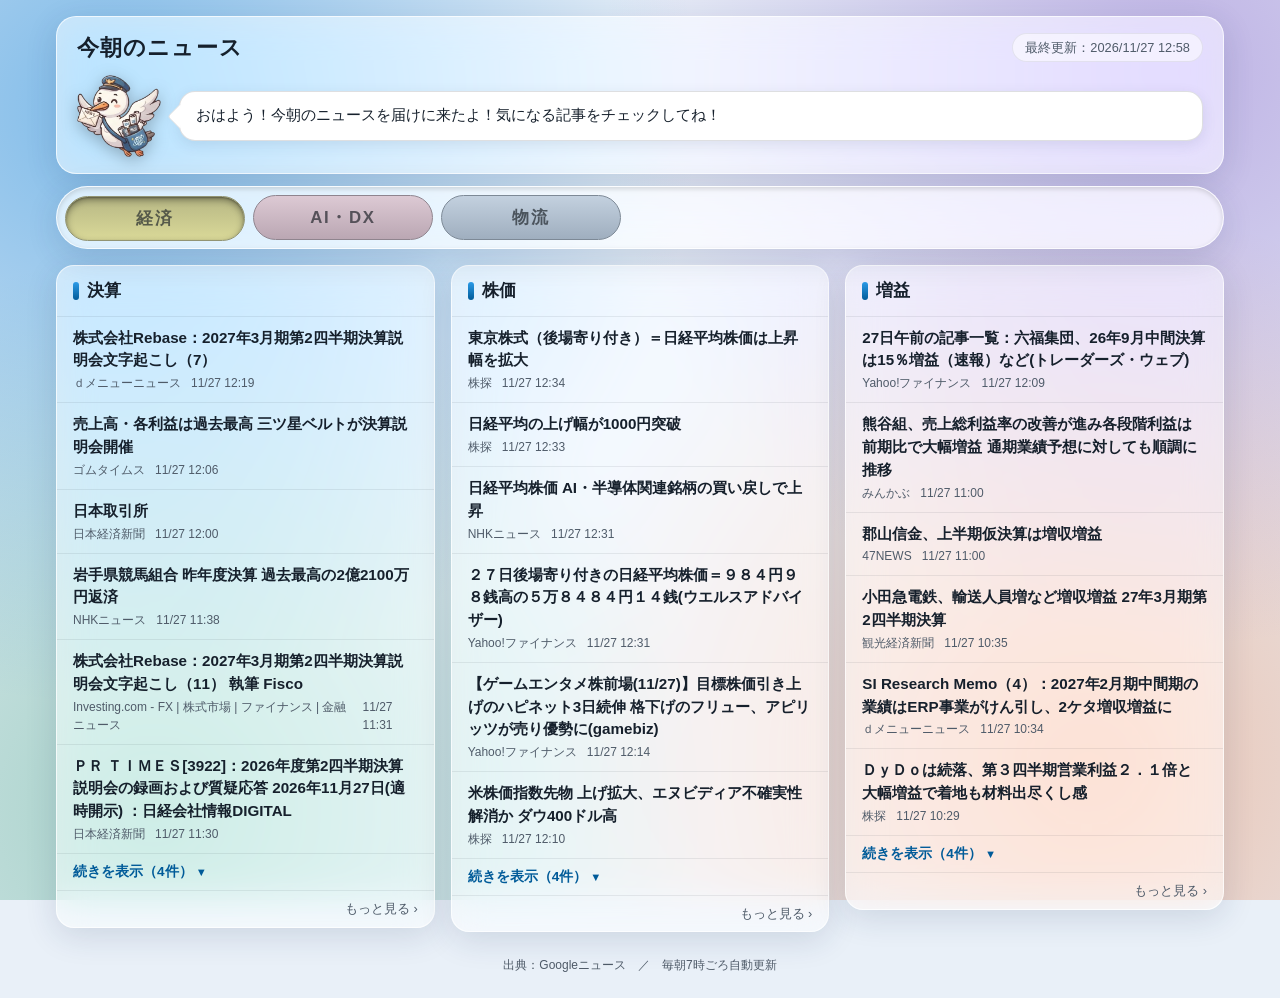
==== commit b26b9c09: "ニュースを更新 (2026-11-27 12:58)" ====
--- a/public/index.html
+++ b/public/index.html
@@ -13,7 +13,7 @@
       <div class="titles">
         <h1>今朝のニュース</h1>
       </div>
-      <p class="updated">最終更新：2026/11/26 12:59</p>
+      <p class="updated">最終更新：2026/11/27 12:58</p>
     </div>
     <div class="brand">
       <img class="character" src="character.png" alt="" width="286" height="281">
@@ -37,22 +37,22 @@
 <input type="radio" name="tabs" id="tab2" class="tab-radio">
 <nav class="tab-bar"><div class="inner"><label for="tab0" class="tab" style="--tab-color: #dad998">経済</label><label for="tab1" class="tab" style="--tab-color: #d4bcc9">AI・DX</label><label for="tab2" class="tab" style="--tab-color: #b4c5d7">物流</label></div></nav>
 <main class="grid panel" id="panel-tab0">
-<section class="card"><h2 class="card-title">決算</h2><ul class="news-list"><li><a href="https://news.google.com/rss/articles/CBMiX0FVX3lxTFA4ekxWVlJuRG9nMDIyQ1hCcDZMUk5zMmd2bndUOW1DWGpqeWxaLVNSTlRTNHk1bEdKRHNCbGdNMHRoTTJkWkhudkNicW1YUlV6T0J0OWxSSFI2T3JNSzI4?oc=5" target="_blank" rel="noopener"><span class="headline">【Royal Holdings FY2026 Q3 決算説明会】ロイヤルHD、9月累計は増収増益で過去最高更新も外食事業が営業減益——ホテル事業が牽引、通期予想は据え置き</span><span class="meta"><span class="source">BigGo ファイナンス</span><time>11/26 12:14</time></span></a></li><li><a href="https://news.google.com/rss/articles/CBMihwFBVV95cUxPR2VGcUhRLVFWUVpBcXlNNGxLS0F1Nm03TEYwclpGbkx0VElRanEtSm9JeUwzQmY4U2wyc3dPNWQxX3NWd1E2emRXWVhkejBFRFRndEs2ODJKZzR3QjluQU1pOUp5OUFGdHY3dVVscFczUGFWTkxRVnAybEZDc3hkSGo5U1dhbkk?oc=5" target="_blank" rel="noopener"><span class="headline">26日午前の記事一覧：SHEIN、26年7－9月期決算は655％増益（速報）など(トレーダーズ・ウェブ)</span><span class="meta"><span class="source">Yahoo!ファイナンス</span><time>11/26 12:02</time></span></a></li><li><a href="https://news.google.com/rss/articles/CBMiUkFVX3lxTE96SS1oejVxd2t4N1M2MmlHVFNZMmllanRDOHR5eGxtbU92UVd6TUxCME8takJWeWg5aF9MME11ZWNZTnhDMWZ4bGxUcGxwdHFQZlE?oc=5" target="_blank" rel="noopener"><span class="headline">上場9社 直近決算の販管費率 6社が人件費高で上昇</span><span class="meta"><span class="source">NET-IB NEWS</span><time>11/26 12:01</time></span></a></li><li><a href="https://news.google.com/rss/articles/CBMif0FVX3lxTE1KWmgxVzdVbXJiNE5aWmY2dG5tbnFKNENFQjJpdnpGcGdZN3VNSzIzcmJIUnMtVXZfakJnd0NZUUgwc2s0RDc5UnphcXFVRTYyVzNMWWUzZlIyZVViY0VQUW1jOWhUSm80akZ6TlhhcElIeExqOG5IYWpUZUJUU0U?oc=5" target="_blank" rel="noopener"><span class="headline">物流大手の鈴与が決算発表 売上高6年連続で過去最高 取扱量の増加や新たな顧客獲得で（テレビ静岡NEWS）</span><span class="meta"><span class="source">Yahoo!ニュース</span><time>11/26 11:57</time></span></a></li><li><a href="https://news.google.com/rss/articles/[base64]?oc=5" target="_blank" rel="noopener"><span class="headline">物流大手の鈴与が決算発表 売上高6年連続で過去最高 取扱量の増加や新たな顧客獲得で（テレビ静岡ニュース）</span><span class="meta"><span class="source">ｄメニューニュース</span><time>11/26 11:50</time></span></a></li><li><a href="https://news.google.com/rss/articles/CBMic0FVX3lxTE1HY0o0ei04eWIwZjBNZ2pnbFdodVRrajZtUlU0cS1kQ2NKdFotMTUzaUQzOElYaF91NVlCS3N5Q003eHdBZl91aFd1X1lkdEJwMEZxeDVnUU1vcXJuZC1VMW02b0N5dmg2M0lUQUd1cmhtT00?oc=5" target="_blank" rel="noopener"><span class="headline">【3月決算の企業様へ】年度末の予算消化は、社員の防災備蓄に。岸田産業が社員を守る防災備蓄をご予算に合わせて提案</span><span class="meta"><span class="source">Excite エキサイト</span><time>11/26 11:15</time></span></a></li></ul><details class="rest"><summary>続きを表示（4件）</summary><ul class="news-list"><li><a href="https://news.google.com/rss/articles/CBMiW0FVX3lxTE00MkVPeFFrWm1nN1FNZndYMFhRbzc5aFhjZmdhbE5Ed3g2UkVSLWhqeUJGRGFYNERDVmh3ckJrNEpnN0VxS3I0cVJ5VlJQZHQ0d3RaTDNuZ2xTS0U?oc=5" target="_blank" rel="noopener"><span class="headline">増益なのに株価が下がるのはなぜ？ 決算を読み直す本10選｜日本個別株デューデリジェンスセンター</span><span class="meta"><span class="source">note</span><time>11/26 11:00</time></span></a></li><li><a href="https://news.google.com/rss/articles/CBMiS0FVX3lxTE1JWjBwOUJnODN4UFVWQ1pVQlhIWERRQ2FwZGhjbDNTQkVsVnBBbU9ncU9NWW5zWi13NXQwS2RYZWJoMi1lS3JhM2RJUQ?oc=5" target="_blank" rel="noopener"><span class="headline">決算（２５日）（増減は前年同期比）</span><span class="meta"><span class="source">47NEWS</span><time>11/26 11:00</time></span></a></li><li><a href="https://news.google.com/rss/articles/CBMihwFBVV95cUxOZzVzQWp2LWZSNmx4U2RqQXJLRUpuWHBRWWt4RGx3T0hwcHZNNVRmUnVLSGNfWHFmLWpFbWh3R3F2UVV3QVdMMTA4aE13YkNIM05DMjFJVkt5YjV1cHh6alhpdzdnMG9iQTFJOEtHeEJWcXp3LS1jXzdhbG5Rc2NVOG1yUTdNTGs?oc=5" target="_blank" rel="noopener"><span class="headline">引け後の国内決算発表＆今晩の米決算発表／先物ＯＰ市場ウォッチ(フィスコ)</span><span class="meta"><span class="source">Yahoo!ファイナンス</span><time>11/26 10:59</time></span></a></li><li><a href="https://news.google.com/rss/articles/CBMiaEFVX3lxTE93T0hCQ0xBekYwWWlZME5JRl9EY09iaGFjcldLOXpzS2NoSm4tTzRDTlp5R1F5cUNxYXlHNTlDckZzT05GbnVPTHROZFIzREhXTkhXNldLRXdIMTZnS3F3WGctbFVDNVA5?oc=5" target="_blank" rel="noopener"><span class="headline">プレスリリース：［3月決算の企業様へ］年度末の予算消化は、社員の防災備蓄に。岸田産業が社員を守る防災備蓄をご予算に合わせて提案（PR TIMES）</span><span class="meta"><span class="source">毎日新聞</span><time>11/26 10:53</time></span></a></li></ul></details><a class="more" href="https://news.google.com/search?q=%E6%B1%BA%E7%AE%97&amp;hl=ja&amp;gl=JP&amp;ceid=JP:ja" target="_blank" rel="noopener">もっと見る ›</a></section>
-<section class="card"><h2 class="card-title">株価</h2><ul class="news-list"><li><a href="https://news.google.com/rss/articles/CBMiX0FVX3lxTE91QTk5bmo0NTJjZ3R5TTJZdjdJRHM2RTRZWlVsS0w4WXFkUkRSd3ZQOTA5S2ljWTFRb05Ra2hDRV9DdjdNTnFfcVVwVTMtZ0VYWUpKaXNxcG9uVmxKVjBj?oc=5" target="_blank" rel="noopener"><span class="headline">日本株、11月に大底となる可能性もV字回復は見込まず 注目セクターは銀行・建設 野村證券ストラテジストが解説</span><span class="meta"><span class="source">野村證券</span><time>11/26 12:41</time></span></a></li><li><a href="https://news.google.com/rss/articles/CBMidEFVX3lxTE5BMzcwSjlFa3FVTGdOWnBucHUxTTZwVkJnV1RyczFubmd6aWl5em5SUlhwdF9XSEo0bWJXbFVQVS1YU3dWSVAxbnp1MTFjcGdFRGszajNsT3h5MTQ2TDJKWkh1NG83ODV6RnV5Vy1kWjZPUlNw?oc=5" target="_blank" rel="noopener"><span class="headline">Hedgeyeの2人のアナリストがAnthropicに異例の反対意見 目標株価59ドル対92ドル</span><span class="meta"><span class="source">BigGo ファイナンス</span><time>11/26 12:36</time></span></a></li><li><a href="https://news.google.com/rss/articles/CBMihwFBVV95cUxPdE0tVmk5N1BNb1gwTUZjRktYTjQ2UVVUUFBvd0QwRk1EYXdKZ2x2RGZSOW5FdjY5cDlVVTdkdnlOUTRLY2FBODdfcGNZZ3h3QWdrVVZOaGE3ZE02U2ZHS0FycjgtcTE4eG9aSGpqeG9uNlJBWUgxem5XeTBMSHd3QU1nUW5aSHM?oc=5" target="_blank" rel="noopener"><span class="headline">２６日後場寄り付きの日経平均株価＝７９８円７４銭高の５万７８１０円３６銭(ウエルスアドバイザー)</span><span class="meta"><span class="source">Yahoo!ファイナンス</span><time>11/26 12:31</time></span></a></li><li><a href="https://news.google.com/rss/articles/CBMihwFBVV95cUxPVm5jcm43QmdEeHpRbmVvSGlnYlJCZU9aclg5Yk9PYTh3Z3BleEctTHhmNW10RXF1VWZ3cWhzTVBhaHNqQ3FwOUpFRmR2SHR5MzdaZExaNXE0eHctV09SWF9mOVI5RW8zcmFISUswclluaEE4cmNHamowX1dLUmVOVFJBNllIT1k?oc=5" target="_blank" rel="noopener"><span class="headline">【ゲームエンタメ株前場(11/26)】ソニーG連日の高値更新も利食い売りに押される 目標株価引き上げのサイバーとフリューが高い</span><span class="meta"><span class="source">Yahoo!ファイナンス</span><time>11/26 12:02</time></span></a></li><li><a href="https://news.google.com/rss/articles/CBMiX0FVX3lxTE4wQldYWE5BQTFqajZ6SzR6a0dWd2ozRGpKdDl6c3pzM3R2VHNTamF0aTVDMmV2bW5HTjhaS2pGLVZSeUZrUHhtYUN0Slk5TGJKZmtJczc3OGtNU0ZsNXhj?oc=5" target="_blank" rel="noopener"><span class="headline">株価 一時1200円以上値上がり 買い戻しの動き</span><span class="meta"><span class="source">NHKニュース</span><time>11/26 12:00</time></span></a></li><li><a href="https://news.google.com/rss/articles/CBMihwFBVV95cUxOUUxmOHZqTW1KRmdiQzdtTk5FQW9PbW9mSWhHQ25EM2pURnMxMDY5aUhRSFg0eVFhdFRlcVRYM1VqREgtWXdhalN3aFA4dF9jSm5DODVDR1AzVXJvNDlaekRxSWE0ZkVkeU94N3NFMVNqWTd5QzQ0aVdiRkplWmpUV1ZNU09NRUU?oc=5" target="_blank" rel="noopener"><span class="headline">875円高の5万7886円95銭＝26日午前の平均株価(時事通信)</span><span class="meta"><span class="source">Yahoo!ファイナンス</span><time>11/26 12:00</time></span></a></li></ul><details class="rest"><summary>続きを表示（4件）</summary><ul class="news-list"><li><a href="https://news.google.com/rss/articles/CBMiZEFVX3lxTE82Q3JhSUFjVWIyVEMxdURqRWRFUHlZMDU5V09IeE9oTkwyYjRPdnUwTE4zVkhZT01hMXpmSmNMWkZjZDM1X0NIU2JfNUV4aFhDdTRwLWZIR2tZZ1ZQWlVZQTlHSmI?oc=5" target="_blank" rel="noopener"><span class="headline">総合商社の目標株価見直し、資源・景気感応の点検材料【今日の市場はどう動いた？】</span><span class="meta"><span class="source">Yahoo!ファイナンス</span><time>11/26 11:56</time></span></a></li><li><a href="https://news.google.com/rss/articles/CBMif0FVX3lxTE85SS1YV0tsdlRmQkJua2xESnplYXZJUDRKTDZ6U2hxLUtCSzJtVlJidnNwSXBzUndLVjZKdDZtZXRaZUlWekdEbl9jSU0wc1Z1ZTdYY3FLRzluX0w3RW9zRVF2Qk5BN3h3UUJpOThaQ05kTC1jbEp1OXhvT3J1XzA?oc=5" target="_blank" rel="noopener"><span class="headline">マクロスコープ：株価下落、政府内に「備え」求める声 高市政権の財政余力が鍵に（ロイター）</span><span class="meta"><span class="source">Yahoo!ニュース</span><time>11/26 11:51</time></span></a></li><li><a href="https://news.google.com/rss/articles/CBMiYEFVX3lxTE5TVHhDZ0I0WXVJRVpEMlNmLUtXbWo4bk84T1ZwdDlFblg4N0drdnl4S2JJOU9XWmd4eDZsM1VsekVUcEh2MU9mYkp2bllIdjlFU0xwZldMU21FR1lHNThvTw?oc=5" target="_blank" rel="noopener"><span class="headline">東京株式（前引け）＝反発、半導体株買い戻しで一時１２００円超高</span><span class="meta"><span class="source">株探</span><time>11/26 11:50</time></span></a></li><li><a href="https://news.google.com/rss/articles/[base64]?oc=5" target="_blank" rel="noopener"><span class="headline">家計に「三重苦」…株価は最高値から46.6％下落、ローン金利上昇と物価高も＝韓国</span><span class="meta"><span class="source">AFPBB News</span><time>11/26 11:45</time></span></a></li></ul></details><a class="more" href="https://news.google.com/search?q=%E6%A0%AA%E4%BE%A1&amp;hl=ja&amp;gl=JP&amp;ceid=JP:ja" target="_blank" rel="noopener">もっと見る ›</a></section>
-<section class="card"><h2 class="card-title">増益</h2><ul class="news-list"><li><a href="https://news.google.com/rss/articles/[base64]?oc=5" target="_blank" rel="noopener"><span class="headline">クリナップ2027年3月期第2四半期決算コスト高続くも増収増益=中高級価格帯商品が伸長</span><span class="meta"><span class="source">住宅産業新聞</span><time>11/26 12:32</time></span></a></li><li><a href="https://news.google.com/rss/articles/CBMiX0FVX3lxTFA4ekxWVlJuRG9nMDIyQ1hCcDZMUk5zMmd2bndUOW1DWGpqeWxaLVNSTlRTNHk1bEdKRHNCbGdNMHRoTTJkWkhudkNicW1YUlV6T0J0OWxSSFI2T3JNSzI4?oc=5" target="_blank" rel="noopener"><span class="headline">【Royal Holdings FY2026 Q3 決算説明会】ロイヤルHD、9月累計は増収増益で過去最高更新も外食事業が営業減益——ホテル事業が牽引、通期予想は据え置き</span><span class="meta"><span class="source">BigGo ファイナンス</span><time>11/26 12:14</time></span></a></li><li><a href="https://news.google.com/rss/articles/CBMihwFBVV95cUxPR2VGcUhRLVFWUVpBcXlNNGxLS0F1Nm03TEYwclpGbkx0VElRanEtSm9JeUwzQmY4U2wyc3dPNWQxX3NWd1E2emRXWVhkejBFRFRndEs2ODJKZzR3QjluQU1pOUp5OUFGdHY3dVVscFczUGFWTkxRVnAybEZDc3hkSGo5U1dhbkk?oc=5" target="_blank" rel="noopener"><span class="headline">26日午前の記事一覧：SHEIN、26年7－9月期決算は655％増益（速報）など(トレーダーズ・ウェブ)</span><span class="meta"><span class="source">Yahoo!ファイナンス</span><time>11/26 12:02</time></span></a></li><li><a href="https://news.google.com/rss/articles/CBMiW0FVX3lxTE00MkVPeFFrWm1nN1FNZndYMFhRbzc5aFhjZmdhbE5Ed3g2UkVSLWhqeUJGRGFYNERDVmh3ckJrNEpnN0VxS3I0cVJ5VlJQZHQ0d3RaTDNuZ2xTS0U?oc=5" target="_blank" rel="noopener"><span class="headline">増益なのに株価が下がるのはなぜ？ 決算を読み直す本10選｜日本個別株デューデリジェンスセンター</span><span class="meta"><span class="source">note</span><time>11/26 11:00</time></span></a></li><li><a href="https://news.google.com/rss/articles/CBMiREFVX3lxTE5HZnA1NU41TEdPSi1EenlBNFlGckpwODVvYzVxcVN0RF9WcEZJQ1BIbXVoQmdrVGZXV2VfNzN2d1ItekhX?oc=5" target="_blank" rel="noopener"><span class="headline">糸魚川の清鋼材、4〜9月期は営業黒字に転換 日本の赤字縮小とタイの増益で</span><span class="meta"><span class="source">にいがた経済新聞</span><time>11/26 10:46</time></span></a></li><li><a href="https://news.google.com/rss/articles/CBMiUkFVX3lxTE1mZ0tXSUtQWTJSY2tlZ3lzdjkzLWFIOHo0VjZKWmVQR3JmRUI4R1BYNktNS09LQXNPdVJ0Wml5VTFYWi01V2EyWmRVS0xzc1plZVE?oc=5" target="_blank" rel="noopener"><span class="headline">THKの26年1～9月期、産業機器事業の好調で大幅な営業増益 通期は上方修正</span><span class="meta"><span class="source">電波新聞デジタル</span><time>11/26 09:26</time></span></a></li></ul><details class="rest"><summary>続きを表示（4件）</summary><ul class="news-list"><li><a href="https://news.google.com/rss/articles/CBMif0FVX3lxTE9jTUNTRnl2ckstMFVlczYwVlVXRVNzcGhGMWhlVzZhUnJLVWp2c0dGb0NQZ00zb3EwWkxjTU1tU0wwYzhuamVPN1NUR2t1NGdzbHNoMkcxYWNSNTNHenk4SUJDMkhJd2pfbDliODlrbk8taTlVek5FTzZuUFZCUXc?oc=5" target="_blank" rel="noopener"><span class="headline">「1年で契約21万件減」のWOWOWは52億円の赤字へ、一方のスカパーは増収増益。衛星放送の斜陽化で明暗が分かれた“次の一手”の差（SPA!）</span><span class="meta"><span class="source">Yahoo!ニュース</span><time>11/26 08:52</time></span></a></li><li><a href="https://news.google.com/rss/articles/CBMiRkFVX3lxTFBxLVhzYUtjb2lVOUdPVHFtWk9NM2NVbVJFbXRpWnIwVnZ3OE9KcDlCWUhoaF9kQmNRNGF3YmxYZVRsR0NLUUE?oc=5" target="_blank" rel="noopener"><span class="headline">竹田iPHD、AI需要などを背景に半導体関連マスクが40.6％増益 上期営業利益は26.4％増</span><span class="meta"><span class="source">みんかぶ</span><time>11/26 08:00</time></span></a></li><li><a href="https://news.google.com/rss/articles/CBMiRkFVX3lxTE1GUC1RS0UzV05IakYzbnVCT1lyRzNKMTdlNE93RUdxTUFzQVZRZHFYd2FQeDRhNWYtSXo1NGJKVzNacmxzT1E?oc=5" target="_blank" rel="noopener"><span class="headline">MS&amp;AD HD、国内自動車保険の料率改定で保険収益が増加 海外事業も増益、通期修正利益予想を1,500億円引き上げ</span><span class="meta"><span class="source">みんかぶ</span><time>11/26 08:00</time></span></a></li><li><a href="https://news.google.com/rss/articles/CBMiZEFVX3lxTE91LWp1ZzFreFNXbEtVSXU1bHZxRlFMVHhEU2VsOE96bWJhSjZVTlRNdkcya0JPbU5Wb3d3NWxpSV8xTl9lemxKWllKbDVqYks2V0pHZnRoODBPVUZIMHRVSUZpR2U?oc=5" target="_blank" rel="noopener"><span class="headline">アシックス、2026年12月期 第3四半期 連結決算──2ケタの増収増益に、過去最高の収益を更新</span><span class="meta"><span class="source">Apparel Business Magazine</span><time>11/26 07:03</time></span></a></li></ul></details><a class="more" href="https://news.google.com/search?q=%E5%A2%97%E7%9B%8A&amp;hl=ja&amp;gl=JP&amp;ceid=JP:ja" target="_blank" rel="noopener">もっと見る ›</a></section>
+<section class="card"><h2 class="card-title">決算</h2><ul class="news-list"><li><a href="https://news.google.com/rss/articles/[base64]?oc=5" target="_blank" rel="noopener"><span class="headline">株式会社Rebase：2027年3月期第2四半期決算説明会文字起こし（7）</span><span class="meta"><span class="source">ｄメニューニュース</span><time>11/27 12:19</time></span></a></li><li><a href="https://news.google.com/rss/articles/CBMiTkFVX3lxTE5fRXh4amh2ZGRxeWpqeXJqakdINEgyWVFOQUxFM3U0UDByQ0hKOFVZLXFWZVdPYTR2S2Q5VFZEZGhobFhNVmhiaDMyejJIZw?oc=5" target="_blank" rel="noopener"><span class="headline">売上高・各利益は過去最高 三ツ星ベルトが決算説明会開催</span><span class="meta"><span class="source">ゴムタイムス</span><time>11/27 12:06</time></span></a></li><li><a href="https://news.google.com/rss/articles/CBMiakFVX3lxTE9jaUlVMTE3bjJXS3ZFRG85bEg1bzZ5dXlrXzU5WUlTdVluNW1PYUtXNXZJT2FBbG4zNDJQYVNjQmd6ZkhCZVVXNnNKbmNVOF9fQjFSOTlwa3RBQS1jaThLM0lBcjl5bElZa2c?oc=5" target="_blank" rel="noopener"><span class="headline">日本取引所</span><span class="meta"><span class="source">日本経済新聞</span><time>11/27 12:00</time></span></a></li><li><a href="https://news.google.com/rss/articles/CBMiX0FVX3lxTFBHWFFqREJ6d3ZENVo2TEh2a3BTM1NXUkxMaF9mVktfTXVOUmlPSVBTczVqMU4wTFJLZ3JLYVZ0d2NJc3FSS18xM2xua09qX0hTOVlwcnhJQ0NTbHYzNTJN?oc=5" target="_blank" rel="noopener"><span class="headline">岩手県競馬組合 昨年度決算 過去最高の2億2100万円返済</span><span class="meta"><span class="source">NHKニュース</span><time>11/27 11:38</time></span></a></li><li><a href="https://news.google.com/rss/articles/CBMicEFVX3lxTE1wR2t4eWJqY2Y4azJKUExqczdoR2ZzWVRUTnBlWU1rOWZZME1PRnFJOGd5aXFtS3BFUHhyZUFqd0V2VlBHU0dYdWluS1lkbE9kSW8xaHVaLUduVjhqa2plTGRMb0ZiYjBZcmFfaUMwWnQ?oc=5" target="_blank" rel="noopener"><span class="headline">株式会社Rebase：2027年3月期第2四半期決算説明会文字起こし（11） 執筆 Fisco</span><span class="meta"><span class="source">Investing.com - FX | 株式市場 | ファイナンス | 金融ニュース</span><time>11/27 11:31</time></span></a></li><li><a href="https://news.google.com/rss/articles/[base64]?oc=5" target="_blank" rel="noopener"><span class="headline">ＰＲ ＴＩＭＥＳ[3922]：2026年度第2四半期決算説明会の録画および質疑応答 2026年11月27日(適時開示) ：日経会社情報DIGITAL</span><span class="meta"><span class="source">日本経済新聞</span><time>11/27 11:30</time></span></a></li></ul><details class="rest"><summary>続きを表示（4件）</summary><ul class="news-list"><li><a href="https://news.google.com/rss/articles/[base64]?oc=5" target="_blank" rel="noopener"><span class="headline">株式会社Rebase：2027年3月期第2四半期決算説明会文字起こし（8）</span><span class="meta"><span class="source">ｄメニューニュース</span><time>11/27 11:28</time></span></a></li><li><a href="https://news.google.com/rss/articles/CBMibEFVX3lxTE1yUG42LXNTTzRnS2lfNm5CeDNvN1padElUZ2xkajA1aDg2T2dVMlBNZlRRbFlzLUZtZTAzZTc1SWotR0xjLTR4Ym5NOEJzazM2bVdLYk9Sb2hfU1FfZFRmRlhHemxyd1dwTUx0Tg?oc=5" target="_blank" rel="noopener"><span class="headline">マルサンアイ 豆乳好調で売上高過去最高 関東で増産を計画</span><span class="meta"><span class="source">食品新聞 WEB版</span><time>11/27 11:24</time></span></a></li><li><a href="https://news.google.com/rss/articles/CBMihwFBVV95cUxObUZEWXRrbG0tRFd2azc4c2J4Sm5Qa2t5SUVpLUpBV3BwZWphbjJ0RjQya1BLNG5RTWdWR3B5RmVWeXAwdW14bEJJN1k0aS1hSTlRMkN2LWpTb1RWT244cG13OTc3dzZ6dldtc0FxRnNncmgwcXdUaW96QmlKT3UxNEZyWHcta0E?oc=5" target="_blank" rel="noopener"><span class="headline">株式会社Rebase：2027年3月期第2四半期決算説明会文字起こし（4）(フィスコ)</span><span class="meta"><span class="source">Yahoo!ファイナンス</span><time>11/27 11:24</time></span></a></li><li><a href="https://news.google.com/rss/articles/CBMihwFBVV95cUxPaDFiWExGczQ0RTctc1lpWlNZNVlpRlpPTURLY3ZrNU9oSXdMcUN5U19rMEluM2VaV0N3b1pmblVoVEo1dWVHXy0wNklMOUFUUXVlMzMyZ3UxNFFiSEVNd3lBblZYSHJWQnVMWWRleDdIU3lWOGt6Y1EyMGstR3pVT2NYRTJ5TEk?oc=5" target="_blank" rel="noopener"><span class="headline">株式会社Rebase：2027年3月期第2四半期決算説明会文字起こし（3）(フィスコ)</span><span class="meta"><span class="source">Yahoo!ファイナンス</span><time>11/27 11:23</time></span></a></li></ul></details><a class="more" href="https://news.google.com/search?q=%E6%B1%BA%E7%AE%97&amp;hl=ja&amp;gl=JP&amp;ceid=JP:ja" target="_blank" rel="noopener">もっと見る ›</a></section>
+<section class="card"><h2 class="card-title">株価</h2><ul class="news-list"><li><a href="https://news.google.com/rss/articles/CBMiYEFVX3lxTFBISkRnTnl3dUw5YkVQOXBPSm9YZ2NHVnMtZ08tem9JXzRpR0J0ZldNdW02NmpTeE1IMDVRc0Z6RE5sT0RSZ1JheEpvTjdYa0dYVG14c2EyTWRSRDlTVUVQXw?oc=5" target="_blank" rel="noopener"><span class="headline">東京株式（後場寄り付き）＝日経平均株価は上昇幅を拡大</span><span class="meta"><span class="source">株探</span><time>11/27 12:34</time></span></a></li><li><a href="https://news.google.com/rss/articles/CBMiYEFVX3lxTE9Wb1h3Y2dkbDMyTDduWm9QMFRRakZ1UHZZRlJrRmpUVkY0ZGIzMl9MTzVuZmswTXo4Z0psYjhQbnRsM2dram1JS2c1dklJVEVEb0RiOGQ5bFVsWHNmV2xWeg?oc=5" target="_blank" rel="noopener"><span class="headline">日経平均の上げ幅が1000円突破</span><span class="meta"><span class="source">株探</span><time>11/27 12:33</time></span></a></li><li><a href="https://news.google.com/rss/articles/CBMiX0FVX3lxTE1JeDN3QnZvTTdiWmFLb3NsNVRwSU1ya3JkYUZtVDlTUkRfOFJuVnV5OWZhMnl0bjJhVXRhaVQ2RHhGMXd3blBSSjg3OXEzYXFrdjYtQ25UbkQ5eWxRS2d3?oc=5" target="_blank" rel="noopener"><span class="headline">日経平均株価 AI・半導体関連銘柄の買い戻しで上昇</span><span class="meta"><span class="source">NHKニュース</span><time>11/27 12:31</time></span></a></li><li><a href="https://news.google.com/rss/articles/CBMihwFBVV95cUxQYWNQUXJ6LXdVN0RGSUt5MzRCUmhkaDVuSzJPSGdoeE1LYWVRRllMbnVwMGRCSUZQckdNNzZBeTMtN3p3Q0lCckxUTGpKZE0xQmkyQ1VSX2hNVXUwM0ZIM3pvald4MW91UEM2UzRPOGdGbE5NRmR0bl91NkE1bWF6dDN0U2R6SkE?oc=5" target="_blank" rel="noopener"><span class="headline">２７日後場寄り付きの日経平均株価＝９８４円９８銭高の５万８４８４円１４銭(ウエルスアドバイザー)</span><span class="meta"><span class="source">Yahoo!ファイナンス</span><time>11/27 12:31</time></span></a></li><li><a href="https://news.google.com/rss/articles/CBMihwFBVV95cUxQYW5USHc4WG1IMkxQNFVzLXRlaEp5cEl6ZW9kSzdoNmh6Vmc5eVppd0d3SFRTR2NvZ042MG8zeTg1VkRvUjZ2TGFOSUZaazlOWGF4a3k2bHA3Ul9MNFZZYVU0Yjg0Qk9oSTEyVldnVnFoazg2VzNURTBGQUdTQXI4MzBGczYtLTg?oc=5" target="_blank" rel="noopener"><span class="headline">【ゲームエンタメ株前場(11/27)】目標株価引き上げのハピネット3日続伸 格下げのフリュー、アピリッツが売り優勢に(gamebiz)</span><span class="meta"><span class="source">Yahoo!ファイナンス</span><time>11/27 12:14</time></span></a></li><li><a href="https://news.google.com/rss/articles/CBMiUkFVX3lxTE9lLUtqeUs2N0RTVFZ1eGRUX1Z1SExXLUcycWZhMXlRWGlKRG5MaTVJa3VjN0phTE9PeDJJbjNaSEhPVVhvSnVHOG8wRm5pWXFMR2c?oc=5" target="_blank" rel="noopener"><span class="headline">米株価指数先物 上げ拡大、エヌビディア不確実性解消か ダウ400ドル高</span><span class="meta"><span class="source">株探</span><time>11/27 12:10</time></span></a></li></ul><details class="rest"><summary>続きを表示（4件）</summary><ul class="news-list"><li><a href="https://news.google.com/rss/articles/CBMiZEFVX3lxTFBpUG1HTFRad2U2cGtvMUtueVk5QU04M3Vyc01Hc0ZVRGllMjRFanQ3cnVVbVhqVUVkN3R2ODdleGxpeDRNX3pkZkdTZDlRUExfaEE4Z3ByOUNudV9TU0MzbzZGTzQ?oc=5" target="_blank" rel="noopener"><span class="headline">目標株価引き下げ相次ぎ、素材・電線に逆風【今日の市場はどう動いた？】</span><span class="meta"><span class="source">Yahoo!ファイナンス</span><time>11/27 12:08</time></span></a></li><li><a href="https://news.google.com/rss/articles/CBMihgFBVV95cUxOdjNReUk1V0ZTN0lZWlpiNHExWWs0RzByZWxJTXQxalFpbk9ibEQ4U0Flc3NObEtnRXZQY2EwZkZsT1lWa3FrLTU2WFF4eS1oVllVMHBURmJNVDV0MllsQ3JZUHRKTVZVUFRhSFdIbzZCQ3M1Z3BETDBkd1FjSmI1MGlYT0pSdw?oc=5" target="_blank" rel="noopener"><span class="headline">東京株式市場・前引け＝日経平均は続伸、米株先物や韓国株上昇が追い風 幅広く物色</span><span class="meta"><span class="source">Reuters</span><time>11/27 12:03</time></span></a></li><li><a href="https://news.google.com/rss/articles/CBMiU0FVX3lxTE41ZmEyQ2g3SFlLWkNBVThFTDRtb0ZldENENENlMldrMmdHRlhqcGllLVBxZE1DWXA0R012d3czd0wwMTA2WHc1LWhDWEpYVmJ2MVc0?oc=5" target="_blank" rel="noopener"><span class="headline">AI関連株の下落はクリスマスプレゼント!? ポール・サイさんがAI関連株に強気な理由とは？ 大統領と議会の「ねじれ」が米国株にプラスとなり得るワケ</span><span class="meta"><span class="source">ダイヤモンド・オンライン</span><time>11/27 12:00</time></span></a></li><li><a href="https://news.google.com/rss/articles/CBMibEFVX3lxTE5qb2xqUVZ0TnZKTURIeEw0X21fdG9aX2gxblEzTUw0czl0WWI5OG1VSzgtT0tkc1N0b00zbXRGOU9SM2NSY0pzcXZHUkxSSDRja2czMnN2bjRXc1dqaXlCTmJ4YmRmYzFrLTRzZA?oc=5" target="_blank" rel="noopener"><span class="headline">日銀「タカ派度」占う植田総裁講演 株安懸念示せば円売り加速の声</span><span class="meta"><span class="source">日本経済新聞</span><time>11/27 12:00</time></span></a></li></ul></details><a class="more" href="https://news.google.com/search?q=%E6%A0%AA%E4%BE%A1&amp;hl=ja&amp;gl=JP&amp;ceid=JP:ja" target="_blank" rel="noopener">もっと見る ›</a></section>
+<section class="card"><h2 class="card-title">増益</h2><ul class="news-list"><li><a href="https://news.google.com/rss/articles/CBMihwFBVV95cUxOMnNUbHZobWY1Mjdaak13YVF1dHp3UzYzYWpLVk9hb29Vc3hEa2kxSnNYU01FWG9kVHdEbWMtdFFhY2J1d0VIT3N3U3lHdURBZUZ2NHVWbFFfNFhrQlJyZnJ3MEJSYUNzcWExaUZ1UVlZYTBRMWNCQVZ1UG5ZNjdIcGgtOUJDajg?oc=5" target="_blank" rel="noopener"><span class="headline">27日午前の記事一覧：六福集団、26年9月中間決算は15％増益（速報）など(トレーダーズ・ウェブ)</span><span class="meta"><span class="source">Yahoo!ファイナンス</span><time>11/27 12:09</time></span></a></li><li><a href="https://news.google.com/rss/articles/CBMiSEFVX3lxTFBHdm1iQ1JjbnhoVEZVd21nRm14WFBickFFektmWWd1bDl6cTNJY1lUak1xY2Y5cE03bzhDbXNqYnYxdHpWeFdvRA?oc=5" target="_blank" rel="noopener"><span class="headline">熊谷組、売上総利益率の改善が進み各段階利益は前期比で大幅増益 通期業績予想に対しても順調に推移</span><span class="meta"><span class="source">みんかぶ</span><time>11/27 11:00</time></span></a></li><li><a href="https://news.google.com/rss/articles/CBMiS0FVX3lxTE5EeEh4UzZxXzQwN3RZM0NiWW5NX1V2NlhZSUZfR0tvR1Z6VEhxVUhfS2Y3R2VTSnA4OThFTlZsem9kMFhjbHpRaDg4bw?oc=5" target="_blank" rel="noopener"><span class="headline">郡山信金、上半期仮決算は増収増益</span><span class="meta"><span class="source">47NEWS</span><time>11/27 11:00</time></span></a></li><li><a href="https://news.google.com/rss/articles/CBMiVEFVX3lxTE5KUEt0aTlzbFE1Q0VxZHZGT0g1R0lIYTRsTFJuUFlEczBYZTRyY3BJSWhIdjBuZlFTelRSYTN4b09UWVk3TVFLUlJEZWVkaHlPT1FoQQ?oc=5" target="_blank" rel="noopener"><span class="headline">小田急電鉄、輸送人員増など増収増益 27年3月期第2四半期決算</span><span class="meta"><span class="source">観光経済新聞</span><time>11/27 10:35</time></span></a></li><li><a href="https://news.google.com/rss/articles/[base64]?oc=5" target="_blank" rel="noopener"><span class="headline">SI Research Memo（4）：2027年2月期中間期の業績はERP事業がけん引し、2ケタ増収増益に</span><span class="meta"><span class="source">ｄメニューニュース</span><time>11/27 10:34</time></span></a></li><li><a href="https://news.google.com/rss/articles/CBMiUkFVX3lxTE41VXFXcG9iZTFfZTdiajFmenRHeldWclpMNmRhU0oxWHpsQURjUEgxZkVTdW5NZzBIelA0bndqa2g5RHdkRUphV3FPM2xIcHh3QWc?oc=5" target="_blank" rel="noopener"><span class="headline">ＤｙＤｏは続落、第３四半期営業利益２．１倍と大幅増益で着地も材料出尽くし感</span><span class="meta"><span class="source">株探</span><time>11/27 10:29</time></span></a></li></ul><details class="rest"><summary>続きを表示（4件）</summary><ul class="news-list"><li><a href="https://news.google.com/rss/articles/CBMihwFBVV95cUxOR0hFYmNTLUJ4OWVZa2hwUnJLOFFhZWJUNzVxMUNJc3E4ZEhwYjQ0cnJEbHZ1YW9KMC1VLUNLdDIxQ2tzREJmT0NBZ1JMOFl6Sy03UFRLS3U4blhaN3ZxUzBKY2RIUkRtcnZTNXN5dU0tYktSNF8xWVVXc0pOZXZVTXdVdjFWTGs?oc=5" target="_blank" rel="noopener"><span class="headline">タカショーが反発、主力事業好調で１－１０月大幅増益(ウエルスアドバイザー)</span><span class="meta"><span class="source">Yahoo!ファイナンス</span><time>11/27 10:25</time></span></a></li><li><a href="https://news.google.com/rss/articles/[base64]?oc=5" target="_blank" rel="noopener"><span class="headline">ビジョナル Research Memo（1）：2026年7月期は2ケタの増収増益、BizReach事業に次ぐ柱を育成する</span><span class="meta"><span class="source">ｄメニューニュース</span><time>11/27 09:41</time></span></a></li><li><a href="https://news.google.com/rss/articles/CBMihwFBVV95cUxQWVI5Z2k3MDdzaG9zUGtmRlNMMHVMb1pSYVdFSWs5N2NYYUx0QV9uTWV1akxkaUpuLWlMeGFzRXktajFZQ3BqVnJjM3htVF96M1ZVTjNCNHhLeDVWSFVaYTZNMlJsX1YyWXZ1cW54Q1c4T05ISlhPZzl4WFY3Uk9WaUhSR0ZHbzg?oc=5" target="_blank" rel="noopener"><span class="headline">DyDo、国内飲料事業の収益改善などで大幅増益--決算チェック(フィスコ)</span><span class="meta"><span class="source">Yahoo!ファイナンス</span><time>11/27 08:22</time></span></a></li><li><a href="https://news.google.com/rss/articles/CBMiSEFVX3lxTE9xZWp4cTdKRFlzSWlWU2YtYlBDa0NfQjNlZ3NWVXY1aWtpZ0tuUWJZMjhEUHk1THJpUk1YTUdSV19mT3VQYVFWUA?oc=5" target="_blank" rel="noopener"><span class="headline">アネスト岩田、米州・インド・日本で圧縮機の販売が好調 上期は増収増益、営業利益はYoY44.3％増</span><span class="meta"><span class="source">みんかぶ</span><time>11/27 08:00</time></span></a></li></ul></details><a class="more" href="https://news.google.com/search?q=%E5%A2%97%E7%9B%8A&amp;hl=ja&amp;gl=JP&amp;ceid=JP:ja" target="_blank" rel="noopener">もっと見る ›</a></section>
 </main>
 <main class="grid panel" id="panel-tab1">
-<section class="card"><h2 class="card-title">物流 DX</h2><ul class="news-list"><li><a href="https://news.google.com/rss/articles/CBMiakFVX3lxTFBOZWl1VGFMRGgtamdxcjJzQXNHMTFTWDRnZ0JKNGpsZkVfbWpaN1c1SWt5YWw2WXRiajZxN2xDZnJRNHZvVmVJam1MaDBOTUYwc29CQXJoc1lHTV9VMlRxY1o5aWZ5YjZVOFE?oc=5" target="_blank" rel="noopener"><span class="headline">既存システムはそのままで、データはAIが使える形に。物流AXを支えるAI活用データ基盤「W3 Dataplatform」の提供を開始</span><span class="meta"><span class="source">PR TIMES</span><time>11/26 09:00</time></span></a></li><li><a href="https://news.google.com/rss/articles/CBMiVkFVX3lxTE9jMlNNSVlyeE4ydWlfR1ZLUUJEZ1FFN29PNGxjNS1YQzdBWDRNRUFyLWJTX3pWRVpfaU1vMlRzRGRlMHRhbDg3VmlSM2tSamdHLW5MamJR?oc=5" target="_blank" rel="noopener"><span class="headline">ヤマト運輸、AIで車両1割減、システム開発期間も半減 デジタル人材1000人の意識・行動変革とは</span><span class="meta"><span class="source">JBpress</span><time>11/26 06:00</time></span></a></li><li><a href="https://news.google.com/rss/articles/CBMibEFVX3lxTE83cERrVEdTcEY1dlZ0OHVobE5sY3NOMUdjVHo1QzBlc09vSXpCdXBOWGREOUFaRFBwa19ET0RyMUJOU2ZVcGZHdHBUNXJhZHZ3V1pmZWI3TktvM0RfLUx4NW5xVF92OTJRdVJzag?oc=5" target="_blank" rel="noopener"><span class="headline">清水建設の「建設物流DXシステム」始動</span><span class="meta"><span class="source">日経クロステック</span><time>11/26 02:00</time></span></a></li><li><a href="https://news.google.com/rss/articles/CBMiSkFVX3lxTE9vZzJHZERGWXZUTVktOXdIWDQzX3FNeXJJVUVmOW5pcE1CbDlCZ2wtcVM5TVpJTlpveTBQSXFxZDdGbTV3d1N4WVB3?oc=5" target="_blank" rel="noopener"><span class="headline">卸売業の受発注、64％が手入力中心でDXに遅れ</span><span class="meta"><span class="source">LOGISTICS TODAY</span><time>11/25 20:29</time></span></a></li><li><a href="https://news.google.com/rss/articles/CBMiT0FVX3lxTE04LTN6YXltVEZJcTJYRldaOEVuamdEUnRNY2laS0UzNnV2S04wZGlqd0dKVGRyZ2Vvb2dGWHh0RHprM2MzNkZiNExCcl9maDA?oc=5" target="_blank" rel="noopener"><span class="headline">デジタル貨物仲介市場、2035年に1,060億米ドルへ拡大予測｜物流DXとAI活用が国際貨物輸送の競争構造を変革</span><span class="meta"><span class="source">Newscast.jp</span><time>11/25 11:30</time></span></a></li><li><a href="https://news.google.com/rss/articles/CBMiSkFVX3lxTE5ZZ0ZSdmJNTUtMWlZDYXAzNmlDN0xzZV9JcWZSb1hkXzhIbUJ6UE5nbzJhQURJY25HcVZTa1ExR0tjVDB0LTh2Y3p3?oc=5" target="_blank" rel="noopener"><span class="headline">物流･流通現場でDXが進まない対策会議｜12/11配信</span><span class="meta"><span class="source">LOGISTICS TODAY</span><time>11/25 07:02</time></span></a></li></ul><details class="rest"><summary>続きを表示（4件）</summary><ul class="news-list"><li><a href="https://news.google.com/rss/articles/CBMiX0FVX3lxTE5pTmNfZHo0MkF0X2VfQVJzZEdqMGo4LW5CR05oaTNkT3U2QW9mblBPN3p0MFF0MlFlVkhrVnc0UjRsdGUzYzlLNXI4clZTSXAzZjJGeFhhRC1WUklMZnhz?oc=5" target="_blank" rel="noopener"><span class="headline">行政インタビュー 〝物流危機〟の克服へ「倉庫」のＤＸ・ＧＸ促進 国土交通省 物流・自動車局 貨物流通経営戦略室長 有賀智徳 氏</span><span class="meta"><span class="source">カーゴニュースオンライン</span><time>11/24 06:00</time></span></a></li><li><a href="https://news.google.com/rss/articles/CBMiakFVX3lxTFBaWkJoTzBkY0wwa3k1OFdMTl9RTkVLbjBHem5QTFdjU21DdUkzNUpiNHNzX3dDM2ZLM182OEYwRjdldWxpZS1hU1ZMUkNoeXJ1Y3ZBelk2d0JqbzhOejNkcGNVRlg0SEZQS2c?oc=5" target="_blank" rel="noopener"><span class="headline">渡邉 健一郎：物流DXはなぜ現場で定着しないのか ｜ CTC総研 ｜ CTC</span><span class="meta"><span class="source">CTC - 伊藤忠テクノソリューションズ</span><time>11/20 18:00</time></span></a></li><li><a href="https://news.google.com/rss/articles/CBMiR0FVX3lxTFBwMzA5dnhjamMtTEduV2VYN3ZQRDZaSnZJZkFta1hjMllUOFRla1hieHNZelVsdklLS0pwZTN0Q0x5QVRZOUZF?oc=5" target="_blank" rel="noopener"><span class="headline">日本フォークリフトトラック市場、2035年に63億7,340万米ドルへ拡大予測｜物流DX・電動化・自動運転技術が変える次世代物流インフラの成長戦略</span><span class="meta"><span class="source">Newscast.jp</span><time>11/19 11:05</time></span></a></li><li><a href="https://news.google.com/rss/articles/CBMiSkFVX3lxTE5mX2c3NFZKOXl6Wmx4MVhyQld0YnZhU2N4RFdqa2IwbV9DU0RNTHJFTzdmR19ZWFF1cXlubElPeldfY3NsT08zUmd3?oc=5" target="_blank" rel="noopener"><span class="headline">物流DX、国交省「何のための改革か」を問い直す</span><span class="meta"><span class="source">LOGISTICS TODAY</span><time>10/29 16:00</time></span></a></li></ul></details><a class="more" href="https://news.google.com/search?q=%E7%89%A9%E6%B5%81%20DX&amp;hl=ja&amp;gl=JP&amp;ceid=JP:ja" target="_blank" rel="noopener">もっと見る ›</a></section>
-<section class="card"><h2 class="card-title">生成AI</h2><ul class="news-list"><li><a href="https://news.google.com/rss/articles/CBMiakFVX3lxTE9XbHd4VF84VXZTNGJYdno4MHR3TjBEdk14VWRpSGNmTFNnb1lFbldqTXBtay00bGtzV3pfRlpuRm5Wdm0yY3BYRWVVOVVQcS1tMGM5QmdabVZZVmdoVWF5dmlGdWdTVENrWlE?oc=5" target="_blank" rel="noopener"><span class="headline">【Zero Data AI電話】生成AI電話「nocall.ai」、通話データを処理後に残さない「ゼロデータリテンション（ZDR）」に対応</span><span class="meta"><span class="source">PR TIMES</span><time>11/26 12:32</time></span></a></li><li><a href="https://news.google.com/rss/articles/CBMigAFBVV95cUxQV3Z4MHNJeDVtWEZqa010b2FWR2NrcVNzdndDQ0pjajBvaGxLSHU4TnZkV2RyekhObF9QdDF6UEE0ei1qelk1ek1hd3dQZDFuejkwRDY4THM4RUl5dTg3Zi10NzRiUmw5cFIxMG81UXdvWTJZUDh5Smdoa0dxWHdDbA?oc=5" target="_blank" rel="noopener"><span class="headline">エルヴィスもエミネムも怒ってる？ 音楽生成AI「Suno」に2件の訴訟</span><span class="meta"><span class="source">Gizmodo</span><time>11/26 12:30</time></span></a></li><li><a href="https://news.google.com/rss/articles/CBMiZkFVX3lxTE9uUDR5VDBXX2czZ3BYVTJfRGd6UmNvVFVib0JBcWp5eTZ1VmJBMF9wc01IVGVqU2xNaTQyWTBlM1lONE1UVmtYdlRiaU5qX040Zm1EdlVXQWphTTBsUHdnNE0xSzdBZw?oc=5" target="_blank" rel="noopener"><span class="headline">生成ＡＩで選挙ポスター「あくまでイメージ」、別人の顔使い有権者「本人かと」…公選法で禁止されずルール作り急務</span><span class="meta"><span class="source">読売新聞</span><time>11/26 12:23</time></span></a></li><li><a href="https://news.google.com/rss/articles/CBMieEFVX3lxTE9nTFY4djNNRHY2cWtjcDNaUDE3SkJ3ek1NdHVLcFB3SVRES2VENmY1aXhoMzRjdTJzZFBnem9WcVh0MnRiZWtuQXpNRUs5N1hhcEtzUUxiQ0VncFBtV1pmUDRtZ2pvelM0QU40cFRCUXVGOFRiSkxQSQ?oc=5" target="_blank" rel="noopener"><span class="headline">【生成AI研修・133名調査】91.7%が理解度向上も、87.2%が継続支援を希望。研修後に見えた「4つの壁」</span><span class="meta"><span class="source">RBB TODAY</span><time>11/26 12:16</time></span></a></li><li><a href="https://news.google.com/rss/articles/CBMia0FVX3lxTE9pR1NXMmRmVjFnYWhXTEhJSnE1ZHQ3aEo2dmZNanJEQXNCTzVCNXVjYUtOakEtZENEX1EwSVo3d2hVVVJ2dlVOY0hoSHVUdmpwUWpYRXc4QmFMMTdjUTI2ZXcydzg3ajZsc1ZB?oc=5" target="_blank" rel="noopener"><span class="headline">【世代別AI検索 定点調査2026】1年で生成AIの“世代差”は24pt→10ptに縮小！40代「52%→63%」・50代「48%→56%」とミドル層が急伸</span><span class="meta"><span class="source">時事ドットコム</span><time>11/26 12:16</time></span></a></li><li><a href="https://news.google.com/rss/articles/CBMibkFVX3lxTE1PMDBfNGJHNWdJXzQ3M3VTaVI5SUlMTFNpOEJKZTVHM1dzVGVBSm1aZ3BrdlgyMW5kSVU1alZVQ2lUcHUybEZ3aDBQYXdKeERaVjh1LUhoTFJZQjRsMDJnam5IQlFTU05WTzlrZXJR?oc=5" target="_blank" rel="noopener"><span class="headline">国産コーディングAI「CodeSense」、PC内で動くローカルLLMに対応予定(2026年11月26日10時0分)</span><span class="meta"><span class="source">大分合同新聞</span><time>11/26 12:15</time></span></a></li></ul><details class="rest"><summary>続きを表示（4件）</summary><ul class="news-list"><li><a href="https://news.google.com/rss/articles/[base64]?oc=5" target="_blank" rel="noopener"><span class="headline">Spotify、無料オーディオブック生成AIツールの提供地域を22カ国に拡大</span><span class="meta"><span class="source">Music Ally Japan</span><time>11/26 12:07</time></span></a></li><li><a href="https://news.google.com/rss/articles/[base64]?oc=5" target="_blank" rel="noopener"><span class="headline">音楽ストリーミングでは初、Tidalが完全AI生成楽曲の配信を全面禁止へ。2,900万曲のAI楽曲も削除</span><span class="meta"><span class="source">Music Ally Japan</span><time>11/26 12:03</time></span></a></li><li><a href="https://news.google.com/rss/articles/CBMickFVX3lxTE5zUGNscC1yd3l1WHNyNU1iNzF6a0oteTVtTm9Fc2FkTU5SYTE0aVFKWHRyT0hJZ3VQMzJQVWp2Tjc1VXRtbzc5OU81aWN3YTVFWVhrNWRwUEJ4NXVsQTN5cldxNFVZcWNQTGFKNVJvcGdIQQ?oc=5" target="_blank" rel="noopener"><span class="headline">旅行会社に残る価値は？ 生成AIに「旅の相談」が当たり前の今、業界の生存戦略（1/3 ページ）</span><span class="meta"><span class="source">ITmedia</span><time>11/26 12:00</time></span></a></li><li><a href="https://news.google.com/rss/articles/CBMiakFVX3lxTFA5V0U3c2x3ZzlNU3hFcnpwQ2wyZmktdUlXMXBFeWhzaXYxUFAtdklGTTVmdGQtWXhkZDdJSzhjV0dRYVcwTDFXTVgtdmdnVTMwaDdjWVpQVjhRMGlZOGRwTUIxZWxEQm9Mbmc?oc=5" target="_blank" rel="noopener"><span class="headline">飲食店の“AI商品画像”は景品表示法違反にならないの？ 弁護士の見解（1/3 ページ）</span><span class="meta"><span class="source">ITmedia</span><time>11/26 12:00</time></span></a></li></ul></details><a class="more" href="https://news.google.com/search?q=%E7%94%9F%E6%88%90AI%20-%E3%83%9D%E3%83%AB%E3%83%8E%20-%E5%BD%BC%E5%A5%B3%20-%E5%A4%89%E6%85%8B%20-%E3%82%A2%E3%83%80%E3%83%AB%E3%83%88%20-%E3%82%A8%E3%83%AD&amp;hl=ja&amp;gl=JP&amp;ceid=JP:ja" target="_blank" rel="noopener">もっと見る ›</a></section>
-<section class="card"><h2 class="card-title">DX推進</h2><ul class="news-list"><li><a href="https://news.google.com/rss/articles/CBMiYkFVX3lxTE1rMjluTng0UHJiallQaTQ1TFVzbno3VkhiaF9tamQxWmVfUHRjdGpmV3ZJT1VTZmdwUVhTQkxQcVBWTTF3clhtV3AtTE9SZDZfZG9SYW1Jak1sRzV4VVpVYmRR?oc=5" target="_blank" rel="noopener"><span class="headline">ＤＸ推進新拠点 １５００人所属 トランスコスモス</span><span class="meta"><span class="source">琉球新報デジタル</span><time>11/26 05:00</time></span></a></li><li><a href="https://news.google.com/rss/articles/CBMic0FVX3lxTE9fUnl0RFlyMEg5MDNTTXNIMUtWeXJSUDVHd1ZnSUZNajZXMUU0aEVFYlZuRnhxSURmSkUxQUV0QUZDOEJyNGZYaWJGU3VqaG1xUDFhT0lDbTJfbGxPS3ozNkxONHNnVEgyMmlTb3R2Y2dRTWM?oc=5" target="_blank" rel="noopener"><span class="headline">12/11開催｜「変革の壁 ― DXはどこで止まり、なぜ止まるのか」</span><span class="meta"><span class="source">ニコニコニュース</span><time>11/26 04:30</time></span></a></li><li><a href="https://news.google.com/rss/articles/CBMiaEFVX3lxTE1rd1A0aGNJLXM1UEh5UEkzZFYwbVB5X1dsTTdlSmtKdVBSNlJRVW45bjlyeVBIbzFmZHdSa0ZFWUtWQlNWUTJFTy1Pc0RkcUdYQV9MUVUzSXV5N1d1dC1zRDRqU1ptWVRm?oc=5" target="_blank" rel="noopener"><span class="headline">【製造業_情報システム・DX推進担当者向け】料金やモデルが変わっても、生成AIの使い方を社内に残すには。マクニカが製造</span><span class="meta"><span class="source">ニコニコニュース</span><time>11/25 23:51</time></span></a></li><li><a href="https://news.google.com/rss/articles/CBMiakFVX3lxTE1EWlkzSW1PMFlZaHhyV1NYT2xRM3ZnMEpUM3M3aUgyVmZ4UG5Gb0tnSjNFaG9uR2J4TlF6VW9YUU4xcFhFdEZZN3VZS3lxTG8yNnhTQTFIdkgzU2p2emtuc054dk1yc1U4NEE?oc=5" target="_blank" rel="noopener"><span class="headline">介護事業者のIT導入からDX推進まで一気通貫で支援！「第24回近畿ブロック介護老人保健施設大会in大阪」にSHIFTグループのクラブネッツとエスエヌシーが共同出展</span><span class="meta"><span class="source">PR TIMES</span><time>11/25 15:00</time></span></a></li><li><a href="https://news.google.com/rss/articles/[base64]?oc=5" target="_blank" rel="noopener"><span class="headline">大崎市DX推進アクションプラン(中間案)のパブリックコメントの募集について</span><span class="meta"><span class="source">大崎市</span><time>11/25 00:06</time></span></a></li><li><a href="https://news.google.com/rss/articles/CBMiTEFVX3lxTFA0a2ZKaUV3SFFJakZvNjE1SWdob3d0UUMxLUlheS1kUUtvZDVjQ3NoR1NDMnlSZkF1MWlUZjJKMmR6ZlQ2WHlsQzVpdVU?oc=5" target="_blank" rel="noopener"><span class="headline">孤立するDX推進からの脱却 ～そらの市 中村係長の自治体BPR【後編】～</span><span class="meta"><span class="source">ジチタイワークスWEB</span><time>11/24 08:00</time></span></a></li></ul><details class="rest"><summary>続きを表示（4件）</summary><ul class="news-list"><li><a href="https://news.google.com/rss/articles/CBMiTEFVX3lxTE5wS0RJM21BajAxV2pnc0hnUXVvR3JsVzJFX3B3a1Q0eFctbVJlOXFIZGFqdWVZUnhuSWRVWWJXODExTjVITEdOVVFLSUE?oc=5" target="_blank" rel="noopener"><span class="headline">孤立するDX推進からの脱却 ～そらの市 中村係長の自治体BPR【前編】～</span><span class="meta"><span class="source">ジチタイワークスWEB</span><time>11/24 08:00</time></span></a></li><li><a href="https://news.google.com/rss/articles/CBMiX0FVX3lxTE1vRDVQTjBMb1FPc0JJc1pWMDhjR3ZSX0lGV1hySkQ3Wkh0aVM4d2thYnZVSHJuVXRmTHZXeDBiQjVvQlRQUHJfYlVMTklLZ05YNXUtYWlRZWNwUUJQY3Vz?oc=5" target="_blank" rel="noopener"><span class="headline">【自治体職員向け】デジタル人材育成研修を開催します〈申込受付中〉</span><span class="meta"><span class="source">北海道のホームページ</span><time>11/18 16:13</time></span></a></li><li><a href="https://news.google.com/rss/articles/CBMiYEFVX3lxTE9PZVdGQWRSb2VUU2JJTFNtdnNSS19uaEt3bFllSE84T28zNTVZNW5DNXNSWmR1N1FZZ1FRY2M5NUtTZjlHdXNIenhDWk1iNkprVllncFhxSktIWW8xSUE5Mg?oc=5" target="_blank" rel="noopener"><span class="headline">ミガロホールディングス---DX推進事業が黒字転換、通期利益予想を上方修正し増配</span><span class="meta"><span class="source">株探</span><time>11/12 17:14</time></span></a></li><li><a href="https://news.google.com/rss/articles/CBMiWkFVX3lxTFBBajZSOEJGRElIQ1JpNHdPekJESjBKWjRIR2tjemE2Tk1TMzRvNjd1RGI0R0hrZHhFejFWNzlUMmpiN001ZUk0QTlzb2RLTFFWUjh4TUl2WU9TUQ?oc=5" target="_blank" rel="noopener"><span class="headline">最高裁判所が 「DX推進担当」 を民間から公募。 司法の最高機関をデジタルの力で変えていけ。</span><span class="meta"><span class="source">https://www.enjapan.com/</span><time>11/05 10:31</time></span></a></li></ul></details><a class="more" href="https://news.google.com/search?q=DX%E6%8E%A8%E9%80%B2&amp;hl=ja&amp;gl=JP&amp;ceid=JP:ja" target="_blank" rel="noopener">もっと見る ›</a></section>
-<section class="card"><h2 class="card-title">Copilot</h2><ul class="news-list"><li><a href="https://news.google.com/rss/articles/CBMiU0FVX3lxTE42M0FWN3NvTV8wRjV4LUwtOVVfcXdhVV8xSmtES1U2MnBZcW5PTVMxMG9tZUpuV21STWpZTE1nT1RJTEtyZmxZc1NqYmVmWjdEcVBB?oc=5" target="_blank" rel="noopener"><span class="headline">富士フイルムBI、ロボティクスで電子化した紙文書を「Microsoft Copilot」で活用</span><span class="meta"><span class="source">ZDNET Japan</span><time>11/26 12:50</time></span></a></li><li><a href="https://news.google.com/rss/articles/CBMiiAFBVV95cUxNZEJkN2JmbUpCVGh4WmJnMHdrY1BVaU5ibWZfcjAydEQza2d1QlZXNTM2TW8yeUxVa1pUUElCb2tFSWExbFRjR1FxT0dfa2RGa1gydVZIS0dLOV8xRXdYTEw4N0t4eXBXejFhNmR2OGNQd3RVcmR4WktBamJsNXRYdkhIZmU1Z0Zv?oc=5" target="_blank" rel="noopener"><span class="headline">米Microsoftの職場AI、「使った分」の課金が前面に 利用料は誰の予算から出る？（いけとも） - エキスパート</span><span class="meta"><span class="source">Yahoo!ニュース</span><time>11/26 12:00</time></span></a></li><li><a href="https://news.google.com/rss/articles/CBMiaEFVX3lxTE9rNTlMZ1FaOTNIWWJOVnNTd2Y3R21fYWJRQ3NkeTJrSXVaQlQxaVQ4NzJzVUJ0aER3cDZyS2JqWXJSdHdweFVFN2xhMGY2SWlvdjgtZWJOd2ZKQ3RvMkdBTXhQY2xGbVU1?oc=5" target="_blank" rel="noopener"><span class="headline">iiyama PC より、インテル® Core™ 7 プロセッサー 240H 搭載 15型ノートパソコンを発売開始</span><span class="meta"><span class="source">ニコニコニュース</span><time>11/26 10:39</time></span></a></li><li><a href="https://news.google.com/rss/articles/CBMiaEFVX3lxTE1sRGNWbmZHWG8xeFY4eGcyQjJzNzM3S1BDR3JBbUV5S1BnRDlfQWx1d3AwSjVBUjlmLXdING5peGptRl8xUUFwRkxDMVdNTVM3NXk2WlZ5azFDbUxmWGpxVV8tRnNGNVZ2?oc=5" target="_blank" rel="noopener"><span class="headline">「Excel」の2026年11月更新 ～数式エラーの原因・解決カードがWindows版にも</span><span class="meta"><span class="source">窓の杜</span><time>11/26 09:20</time></span></a></li><li><a href="https://news.google.com/rss/articles/CBMiakFVX3lxTE1uUDhYSUxrRG10WDZpNS1FY2Q5eG43STlUTGQ5MzNpakliMHNZc3lpWUo2ZzJFeTl3OWp1ZE4yaGZlQV9sZkYzbnV1YndFcTVzUHc3UHlNNjdoNDNqbFh3MW9ycDdnQXlMcUE?oc=5" target="_blank" rel="noopener"><span class="headline">『【再放送】Copilotが自社の業務手順に答えられない理由』というテーマのウェビナーを開催</span><span class="meta"><span class="source">PR TIMES</span><time>11/26 09:00</time></span></a></li><li><a href="https://news.google.com/rss/articles/CBMiQkFVX3lxTE9NekVPb05lWnUzTlUzV2tKUG1WXzNpa0R4ODFyT0lCYmlQTEVSRjIwM29hR1hlUjZKOTJrUFZRRmpLQQ?oc=5" target="_blank" rel="noopener"><span class="headline">『【再放送】Copilotが自社の業務手順に答えられない理由』というテーマのウェビナーを開催</span><span class="meta"><span class="source">PR EDGE</span><time>11/26 09:00</time></span></a></li></ul><details class="rest"><summary>続きを表示（4件）</summary><ul class="news-list"><li><a href="https://news.google.com/rss/articles/CBMiUkFVX3lxTFA0TV9meUhLSFF4cmxOZmQzWjNxWE96eWdTQzNaUXRvMEtFUUd0el93Sjg5VFZyVVRTaGJQb0daLVhGRmRNeFFOaW9MMGdzSUhNNlE?oc=5" target="_blank" rel="noopener"><span class="headline">富士フイルムBI、マイクロソフトと連携強化 電子化した紙文書をMicrosoft Copilotで活用 30年度までに新規導入300件見込む</span><span class="meta"><span class="source">電波新聞デジタル</span><time>11/25 23:08</time></span></a></li><li><a href="https://news.google.com/rss/articles/CBMidEFVX3lxTE9vTERxZVgxVWcxa2huZWpmWmZYbUVETjlHM3dNb0FXNnhKVGJjRmhSNXlYeHM0RDY1MlE4OGZFaU9ZZDAzNVdCSEF0T2xoTktkaDV1bnVfUTZxU1FmbEVwYlQzNGtDRFJGMWJjNFR6aVNNRUNE?oc=5" target="_blank" rel="noopener"><span class="headline">CopilotをWindows 11から完全に排除する方法、レジストリと外部ツールで再導入を阻止</span><span class="meta"><span class="source">BigGo ファイナンス</span><time>11/25 23:05</time></span></a></li><li><a href="https://news.google.com/rss/articles/[base64]?oc=5" target="_blank" rel="noopener"><span class="headline">Microsoft Perception が支える、エージェント時代のセキュリティ</span><span class="meta"><span class="source">Microsoft Source</span><time>11/25 19:36</time></span></a></li><li><a href="https://news.google.com/rss/articles/CBMiaEFVX3lxTFBEQjRITjRidFp3RnYzT1Rzb1BCNWpGQjN2Z082WUxHZDVxSFZRVHMwZVgyX19iczFwS3hBel8yejVyREQ2ekJkeVhjSmRWekdJMDEtZmlTcHROSWhxMzRjbW9MT2toZ0tv?oc=5" target="_blank" rel="noopener"><span class="headline">Beyont、清水建設のAI推進3組織に「AIエージェント構築伴走支援」を実施</span><span class="meta"><span class="source">ニコニコニュース</span><time>11/25 19:15</time></span></a></li></ul></details><a class="more" href="https://news.google.com/search?q=Copilot&amp;hl=ja&amp;gl=JP&amp;ceid=JP:ja" target="_blank" rel="noopener">もっと見る ›</a></section>
-<section class="card"><h2 class="card-title">Power Platform</h2><ul class="news-list"><li><a href="https://news.google.com/rss/articles/[base64]?oc=5" target="_blank" rel="noopener"><span class="headline">米MS担当者直伝！ローコード運用の秘訣</span><span class="meta"><span class="source">日経クロステック</span><time>11/22 16:02</time></span></a></li><li><a href="https://news.google.com/rss/articles/CBMiXkFVX3lxTFA2Rl9GRWw2RXY2eHJDb2t5MWdYWGNpQ3Q3My1OaFJBSW1HVGpyNDFVdFdwcW52aF9WS2s2QlU0T1ExTkVuT3dqaDF2NVFEYy1EdTgxbDNmVlFHVnZjV3c?oc=5" target="_blank" rel="noopener"><span class="headline">社内DXの知見を、地域コミュニティへ ―「Japan Power Platform Community Caravan」がつなぐDX・AXの実践者 ―</span><span class="meta"><span class="source">岩手日報</span><time>10/19 16:00</time></span></a></li><li><a href="https://news.google.com/rss/articles/CBMia0FVX3lxTE4tbmN2VkI0d2dGelpjVHdJS0tZS1UtOTlWdUM3NTV3RF9JcWN1M2xzQ21hWGtGaDU4b2pHUnlNd293ekQ4TUtBdW1EYkxxMnBDWDF2cC13VzRMb1F0bnJlVHBWVGNiX0dZVUVj?oc=5" target="_blank" rel="noopener"><span class="headline">ウエハーそのものが「パッケージ」に onsemiのパワー半導体向け新技術：プラットフォーム「EPP」を発表</span><span class="meta"><span class="source">EDN Japan</span><time>10/02 16:00</time></span></a></li><li><a href="https://news.google.com/rss/articles/CBMiakFVX3lxTFAxVFp5T0dtRmF2QW5kNVlDN2s1X3lkNFZmQk5DbnBMZl92R00tSV9obTNfaGZmbnZaTlduZjhsRmpuM0lTTGtHN3BVcTNybkk2T1N2V055dnNKZlZuc2tacWdGczhJSEdPN2c?oc=5" target="_blank" rel="noopener"><span class="headline">パーソルビジネスプロセスデザイン、現場の業務課題を解決するアプリを研修内で構築する「Microsoft Power Platform内製化伴走研修サービス」を開始</span><span class="meta"><span class="source">PR TIMES</span><time>09/24 16:00</time></span></a></li><li><a href="https://news.google.com/rss/articles/CBMiT0FVX3lxTFBKV0paaExGUmZoYk9IWFktV2hZVlBpdy1zNXBoS3hna1hPdVRUV1pNeWhXdy1PaHNNRUtJN2hYZ2RlR09ET2lnR01FMTQzNms?oc=5" target="_blank" rel="noopener"><span class="headline">「第4回 つなぎAI Powered by Dify MeetUP」へ出展</span><span class="meta"><span class="source">アットプレス</span><time>09/24 16:00</time></span></a></li><li><a href="https://news.google.com/rss/articles/CBMiakFVX3lxTE93UGpZcmhwenIwenhBMkVNV0toV0dlSmlnek1TRHRVU0NNRGNSVzd0a1pNeFNya2lhdmtPVVpWUFd1WG9CSU1rbW9YbUduY2lHS1FXRmttbGxJMVB5bzQ0elNKOWc0ejBVZmc?oc=5" target="_blank" rel="noopener"><span class="headline">オンセミ、AI時代に向けた革新的アーキテクチャ「エンベデッドパワープラットフォーム（EPP）」を発表</span><span class="meta"><span class="source">PR TIMES</span><time>09/17 16:00</time></span></a></li></ul><details class="rest"><summary>続きを表示（4件）</summary><ul class="news-list"><li><a href="https://news.google.com/rss/articles/CBMiaEFVX3lxTFBwUDdkZl90V05Td1RPa0Ezcm9FRlFYMGhESnotVkFreGx1d0ZmX21QQWZMSmMzUzlPa21fVUxIeXF4anNrT1FEUjd0VExfZWZtMGRHUnd1UUZSVExPR0J4RDdka3dIVnY2?oc=5" target="_blank" rel="noopener"><span class="headline">iOS/Android版「Power Automate」アプリが廃止 ～8月31日でサポート終了／必要に応じて代替機能への移行検討を</span><span class="meta"><span class="source">窓の杜</span><time>09/01 16:00</time></span></a></li><li><a href="https://news.google.com/rss/articles/CBMiakFVX3lxTFBvYndUalVTZ0dPU2k3akVPejdtamRtb01OUjJWMklYMFdmMkxYUWhyZi02MjRNOVoyRjlZVHA2UmtZSmh4dlk4X0N0Z1daTHpjYmU3N0EyYXJwU0NNVXI1RGtHZ1YwbmtialE?oc=5" target="_blank" rel="noopener"><span class="headline">インフォテック・サービス、Microsoft Power Platform活用支援サービスを新たに開始。業務プロセスの自動化と効率化を強力にサポート</span><span class="meta"><span class="source">PR TIMES</span><time>07/31 16:00</time></span></a></li><li><a href="https://news.google.com/rss/articles/CBMiR0FVX3lxTE1HV001V0NPdGRaWlhuLVNvWm9PaWw1TkNXRU9IVXNXekdubm5QaUlYeFdCdGFYUkxXZ0dxcVJWSnhtS1YtOFZF?oc=5" target="_blank" rel="noopener"><span class="headline">インフォテック・サービス、Microsoft Power Platformによる業務自動化支援サービス開始。業務効率化の新たな選択肢</span><span class="meta"><span class="source">ニュースメディアVOIX</span><time>07/31 16:00</time></span></a></li><li><a href="https://news.google.com/rss/articles/CBMiakFVX3lxTE9Rb1Qxblk3dDRLTUs1RnNRMk9QaW5qODV5dU4yTFBXUGhJTEJoNUppUDJLcTJ5a0p2QUVWU0R6d1dPMGJiLVYzUDlzRi1NSUJXd0FVcFZxYXAxSi15QkZ3MUx4TDJmVEJ6VUE?oc=5" target="_blank" rel="noopener"><span class="headline">バーチャレクス・ホールディングス[6193]：VXアクト、Power Platformを活用した業務DX支援サービスを体系化・提供開始 2026年7月28日(適時開示) ：日経会社情報DIGITAL</span><span class="meta"><span class="source">日本経済新聞</span><time>07/28 16:00</time></span></a></li></ul></details><a class="more" href="https://news.google.com/search?q=%22Power%20Platform%22&amp;hl=ja&amp;gl=JP&amp;ceid=JP:ja" target="_blank" rel="noopener">もっと見る ›</a></section>
-<section class="card"><h2 class="card-title">AIエージェント</h2><ul class="news-list"><li><a href="https://news.google.com/rss/articles/CBMiWkFVX3lxTFBiVHhWVG1YZFd3MUYyWjdWVlQ3T1dudzgzWlRoQk8wR2dQblhuTUUyMGhUeGtZc2otVFUzOGtwMk8xRVRYLXRnbzJwMWs2X3drRzdMZlBKbVFUdw?oc=5" target="_blank" rel="noopener"><span class="headline">IBM×Microsoft、エンタープライズ向けエージェント型プラットフォーム「Imagine Enterprise」発表</span><span class="meta"><span class="source">EnterpriseZine</span><time>11/26 12:47</time></span></a></li><li><a href="https://news.google.com/rss/articles/CBMiZEFVX3lxTE10YnkyaER4RDNDWVd5QlNScmVGWnowNTNUMUZaV0k1VDlmNnZhWXVrNGNWSW9LY09XMXZ5dHdCWVBtSlo3U1hjV0s2RHFzZ1Uyc0lYdzA1NVY0UUFlN3ptMGs1eWQ?oc=5" target="_blank" rel="noopener"><span class="headline">アマダと日立、AIエージェントで工場運営を支援、フィジカルAIで設備やロボットを自律制御へ</span><span class="meta"><span class="source">ロボスタ</span><time>11/26 12:46</time></span></a></li><li><a href="https://news.google.com/rss/articles/CBMif0FVX3lxTE94aUx5Q3MwODRlVEhHOWNYQ0N2LWJwbDJSMUMyQnFPN1NFQmVvMDRUWW5LdHJIdWxQZWNpbk1YSkRFallaQkZtQnV0UUJnb0owQV9HUjlzMUdSMkxya3lVVHRxaUhjSVJOckt0TFJ6U2Y0bndQWkducjVHTUpTOUk?oc=5" target="_blank" rel="noopener"><span class="headline">Visa、AIエージェントの有償タスクで利用者が報酬獲得できる「Visa CLI」新版公開（あたらしい経済）</span><span class="meta"><span class="source">Yahoo!ニュース</span><time>11/26 12:34</time></span></a></li><li><a href="https://news.google.com/rss/articles/CBMibEFVX3lxTE1lMWVLYnVmRzFIQ19DanFiVHc0R3hrSlgybDBSV0ZGeDNQN003VlBPb29aTFBRU3BKWnNhUklxOEpHWDdnd1F6cXAwX2JRSjNkNnJpbzZlUHhlRmxiVng1U3IxNV9EVkp6UTdkYw?oc=5" target="_blank" rel="noopener"><span class="headline">アマダと日立、AIエージェントとフィジカルAIの実装によりお客さま工場の自律化に向けた協創を加速</span><span class="meta"><span class="source">日本経済新聞</span><time>11/26 12:18</time></span></a></li><li><a href="https://news.google.com/rss/articles/CBMiYEFVX3lxTE1fcGhVZUlZWnZmSnM0aF9sOE9vVmMxbG85akp4VUZpN2Z4TnhfaGZQUGVRTjdjWTlWaEpIc19yaVJSd2tjT1RQWFg1MGdUYlJzWUc5YXdtcTZ4ZlNLVEtodQ?oc=5" target="_blank" rel="noopener"><span class="headline">AIで淘汰されるのは若手か｜求人の伸び鈍化、シニアは有意差なし</span><span class="meta"><span class="source">CRYPTO TIMES</span><time>11/26 12:16</time></span></a></li><li><a href="https://news.google.com/rss/articles/CBMidEFVX3lxTE1fdkVhOEhNZmF6eGp4Q2tPZE8wajVZazdocHp0WUFtOG9WMUw4S2ZERWp3NjFOSWhULU1hc2JDNGQ4aGVIM21PR1NKUVRYZmVkVld1bGNjSXNpZHhhY2NzdUNpa2JGM3lKMGpTNFlncjVWa0VB?oc=5" target="_blank" rel="noopener"><span class="headline">Kaspersky「来年はAIモデル・エージェントがサプライチェーン攻撃の侵入口になる」</span><span class="meta"><span class="source">BigGo ファイナンス</span><time>11/26 12:15</time></span></a></li></ul><details class="rest"><summary>続きを表示（4件）</summary><ul class="news-list"><li><a href="https://news.google.com/rss/articles/CBMiV0FVX3lxTE42T0N5anVUaWVoWU15RVZ1WlE2X0pNV0lPRzhjR20wN25fMFpRSEE1OV9pVEJwcTlaUmowdHotQzJRSWlvdXd0R0h0ZDF4S1FCcHl4Q1RPMA?oc=5" target="_blank" rel="noopener"><span class="headline">MCPが2周年、AIエージェントのツール連携を進化させる新機能発表</span><span class="meta"><span class="source">X</span><time>11/26 12:14</time></span></a></li><li><a href="https://news.google.com/rss/articles/CBMidEFVX3lxTE5QWUlRM2ZrTmFidTI4bFRlWE5OWkgyQmdGWTkwb2gxckE3S3RPR0NEWkEwd0JuZUtaa1dpLUUxYVpFNGVvTmhCWDU2MkVGdHlOOWFvUlJ6NE9qMUZwbUxKNEJzcEZObUFuZGVaTVZ0dVhPUHIy?oc=5" target="_blank" rel="noopener"><span class="headline">381体のAIエージェントがライブ配信でP=NPに挑戦、3日でGitHubの検証キューがパンク</span><span class="meta"><span class="source">BigGo ファイナンス</span><time>11/26 12:06</time></span></a></li><li><a href="https://news.google.com/rss/articles/CBMiiAFBVV95cUxNZEJkN2JmbUpCVGh4WmJnMHdrY1BVaU5ibWZfcjAydEQza2d1QlZXNTM2TW8yeUxVa1pUUElCb2tFSWExbFRjR1FxT0dfa2RGa1gydVZIS0dLOV8xRXdYTEw4N0t4eXBXejFhNmR2OGNQd3RVcmR4WktBamJsNXRYdkhIZmU1Z0Zv?oc=5" target="_blank" rel="noopener"><span class="headline">米Microsoftの職場AI、「使った分」の課金が前面に 利用料は誰の予算から出る？（いけとも） - エキスパート</span><span class="meta"><span class="source">Yahoo!ニュース</span><time>11/26 12:00</time></span></a></li><li><a href="https://news.google.com/rss/articles/CBMiaEFVX3lxTFBRRjdDeVk4QkZwSl94N051cTlQVkdJQWFIWlMxdWVRMVIzMTJzOGc1aGd1U0toSnhveUV4Z19wSHZJQ2FxbWc5aTExMkFJSlRSMW4wS0FyZ21lNThqT1hOclZXUVd5U0lo?oc=5" target="_blank" rel="noopener"><span class="headline">Google Workspace、AIエージェントの管理を強化 Gmail送信やファイル共有に事前承認</span><span class="meta"><span class="source">マイナビニュース</span><time>11/26 11:56</time></span></a></li></ul></details><a class="more" href="https://news.google.com/search?q=AI%E3%82%A8%E3%83%BC%E3%82%B8%E3%82%A7%E3%83%B3%E3%83%88&amp;hl=ja&amp;gl=JP&amp;ceid=JP:ja" target="_blank" rel="noopener">もっと見る ›</a></section>
+<section class="card"><h2 class="card-title">物流 DX</h2><ul class="news-list"><li><a href="https://news.google.com/rss/articles/CBMiaEFVX3lxTFBvZ1BmdG9TTGE1aWIyMTM3RUhTcTdBRTRMOWl3cmp4bzdfRGNVc3VpZWZYdXBPVHVvUU10d0RDbnVxXzMwZ09OZDN5eVVIVnJHVGlId3FZbU1GcXJBTXl0Qk5CeFpqczF6?oc=5" target="_blank" rel="noopener"><span class="headline">フィジカルAIをテーマに第51回物流ITソリューションセミナーを12月11日に東京日本橋で開催</span><span class="meta"><span class="source">ニコニコニュース</span><time>11/26 13:30</time></span></a></li><li><a href="https://news.google.com/rss/articles/CBMiSkFVX3lxTE9vZzJHZERGWXZUTVktOXdIWDQzX3FNeXJJVUVmOW5pcE1CbDlCZ2wtcVM5TVpJTlpveTBQSXFxZDdGbTV3d1N4WVB3?oc=5" target="_blank" rel="noopener"><span class="headline">卸売業の受発注、64％が手入力中心でDXに遅れ</span><span class="meta"><span class="source">LOGISTICS TODAY</span><time>11/26 07:08</time></span></a></li><li><a href="https://news.google.com/rss/articles/CBMiVkFVX3lxTE9jMlNNSVlyeE4ydWlfR1ZLUUJEZ1FFN29PNGxjNS1YQzdBWDRNRUFyLWJTX3pWRVpfaU1vMlRzRGRlMHRhbDg3VmlSM2tSamdHLW5MamJR?oc=5" target="_blank" rel="noopener"><span class="headline">ヤマト運輸、AIで車両1割減、システム開発期間も半減 デジタル人材1000人の意識・行動変革とは</span><span class="meta"><span class="source">JBpress</span><time>11/26 06:00</time></span></a></li><li><a href="https://news.google.com/rss/articles/CBMibEFVX3lxTE83cERrVEdTcEY1dlZ0OHVobE5sY3NOMUdjVHo1QzBlc09vSXpCdXBOWGREOUFaRFBwa19ET0RyMUJOU2ZVcGZHdHBUNXJhZHZ3V1pmZWI3TktvM0RfLUx4NW5xVF92OTJRdVJzag?oc=5" target="_blank" rel="noopener"><span class="headline">清水建設の「建設物流DXシステム」始動</span><span class="meta"><span class="source">日経クロステック</span><time>11/26 02:00</time></span></a></li><li><a href="https://news.google.com/rss/articles/CBMiT0FVX3lxTE04LTN6YXltVEZJcTJYRldaOEVuamdEUnRNY2laS0UzNnV2S04wZGlqd0dKVGRyZ2Vvb2dGWHh0RHprM2MzNkZiNExCcl9maDA?oc=5" target="_blank" rel="noopener"><span class="headline">デジタル貨物仲介市場、2035年に1,060億米ドルへ拡大予測｜物流DXとAI活用が国際貨物輸送の競争構造を変革</span><span class="meta"><span class="source">Newscast.jp</span><time>11/25 11:30</time></span></a></li><li><a href="https://news.google.com/rss/articles/CBMiSkFVX3lxTE5ZZ0ZSdmJNTUtMWlZDYXAzNmlDN0xzZV9JcWZSb1hkXzhIbUJ6UE5nbzJhQURJY25HcVZTa1ExR0tjVDB0LTh2Y3p3?oc=5" target="_blank" rel="noopener"><span class="headline">物流･流通現場でDXが進まない対策会議｜12/11配信</span><span class="meta"><span class="source">LOGISTICS TODAY</span><time>11/25 07:02</time></span></a></li></ul><details class="rest"><summary>続きを表示（4件）</summary><ul class="news-list"><li><a href="https://news.google.com/rss/articles/CBMiakFVX3lxTFBaWkJoTzBkY0wwa3k1OFdMTl9RTkVLbjBHem5QTFdjU21DdUkzNUpiNHNzX3dDM2ZLM182OEYwRjdldWxpZS1hU1ZMUkNoeXJ1Y3ZBelk2d0JqbzhOejNkcGNVRlg0SEZQS2c?oc=5" target="_blank" rel="noopener"><span class="headline">渡邉 健一郎：物流DXはなぜ現場で定着しないのか ｜ CTC総研 ｜ CTC</span><span class="meta"><span class="source">CTC - 伊藤忠テクノソリューションズ</span><time>11/20 18:00</time></span></a></li><li><a href="https://news.google.com/rss/articles/CBMiSkFVX3lxTE5mX2c3NFZKOXl6Wmx4MVhyQld0YnZhU2N4RFdqa2IwbV9DU0RNTHJFTzdmR19ZWFF1cXlubElPeldfY3NsT08zUmd3?oc=5" target="_blank" rel="noopener"><span class="headline">物流DX、国交省「何のための改革か」を問い直す</span><span class="meta"><span class="source">LOGISTICS TODAY</span><time>10/29 16:00</time></span></a></li><li><a href="https://news.google.com/rss/articles/CBMiREFVX3lxTE9NZkM5TFpycl9Ea1duZF93WjVsN3VqYWVxUXBsRTVNSUJmaEpEU0piclREZDg3NkJZbzFmYmxpMzE1TXl6?oc=5" target="_blank" rel="noopener"><span class="headline">セーフィー、「物流DX未来会議2026」に登壇</span><span class="meta"><span class="source">セーフィー株式会社</span><time>10/27 16:00</time></span></a></li><li><a href="https://news.google.com/rss/articles/CBMiREFVX3lxTFA4V3R0emlpZFlsWkpKVW9kNkF5a2RNdFFuLW44WVRERmRtN2o3NG90NEtFS3VHY19DLW4wSElKTkRCb1ow?oc=5" target="_blank" rel="noopener"><span class="headline">セーフィー、「第4回物流DX会議2026」に登壇 映像プラットフォームによる物流現場AXの実践を紹介</span><span class="meta"><span class="source">セーフィー株式会社</span><time>10/27 16:00</time></span></a></li></ul></details><a class="more" href="https://news.google.com/search?q=%E7%89%A9%E6%B5%81%20DX&amp;hl=ja&amp;gl=JP&amp;ceid=JP:ja" target="_blank" rel="noopener">もっと見る ›</a></section>
+<section class="card"><h2 class="card-title">生成AI</h2><ul class="news-list"><li><a href="https://news.google.com/rss/articles/CBMicEFVX3lxTE1TV0c0bmdyTW9KTkZiZGVWMGlSVGlSMnRQdkNsMy05RkRyMzNCMUdUOTVDZUh2NzdVUGc0QmRSM3pNcTJMbld6Y2EwMDZUUVFTclNmM1hwcTZXMlF3dF9IbFhMZlV6RGVqTEtfTDJGdmg?oc=5" target="_blank" rel="noopener"><span class="headline">NVIDIAが画像生成AI「Nemotron-Labs-Image-30B-A3B」を公開、拡散モデルではなく自己回帰モデルを採用しハーネスと組み合わせてGPT-Image-2超えを達成</span><span class="meta"><span class="source">GIGAZINE</span><time>11/27 12:40</time></span></a></li><li><a href="https://news.google.com/rss/articles/[base64]?oc=5" target="_blank" rel="noopener"><span class="headline">【Macbee Xの藤原社長が解説】生成AIを「使いこなせている」人の約6割超が単発利用・壁打ちの段階</span><span class="meta"><span class="source">ｄメニューニュース</span><time>11/27 12:25</time></span></a></li><li><a href="https://news.google.com/rss/articles/CBMiWkFVX3lxTE9CcjJKakV5endOQzFBUDl4ajRJMGw5ajhkYnhBWXNZd29pUloxUW1FZ2VmUjBsZTdQR2ozY0I3R2lwU01QMFZRcUFhaTZXa21WLXpvZ2NMQ2FuQQ?oc=5" target="_blank" rel="noopener"><span class="headline">【7点】生成AIを使いこなし、縮地で逃げる呪いのスマホさんの脅威！ 令和ともなれば幽霊だってアップデートするんやなって。『呪いのスマホ』ネタバレレビュー【ほぼ週刊電撃スタッフコラム：オッシー】</span><span class="meta"><span class="source">電撃オンライン</span><time>11/27 12:20</time></span></a></li><li><a href="https://news.google.com/rss/articles/CBMiY0FVX3lxTE9EQ0txUGlVMTZ3VHFpZ1ZjWFhzOGVNbFQxRVh1Y2VoYlhRcGpnWmxkUkc3eFdjUXZZaXhjaXlUZlZ6MkhZUmJzc2tsZGNrNjBEbVdvN0RfZGVzQm54T2ZVZndVSQ?oc=5" target="_blank" rel="noopener"><span class="headline">ベネッセ 日本ＴＣＳとパートナー協業覚書 生成ＡＩ活用強化 教育機関や自治体の支援も</span><span class="meta"><span class="source">山陽新聞</span><time>11/27 12:11</time></span></a></li><li><a href="https://news.google.com/rss/articles/CBMiaEFVX3lxTE90VXVtSXlaNWhVRHFaNUROYXJCcHJGa0ZBWEppdWZwbWs2U01SanY5QWhVc2pJd1oyZzRDSkw5LWh3VEg0U3JsdVVSaVJweU85b2hKZUZ1Nnhnc0txTXdtVkhSemNXR25K?oc=5" target="_blank" rel="noopener"><span class="headline">ダイレクトクラウド、社内文書から資料を作成するAIアシスタント アクセス権限も維持</span><span class="meta"><span class="source">マイナビニュース</span><time>11/27 12:04</time></span></a></li><li><a href="https://news.google.com/rss/articles/CBMiW0FVX3lxTE1aeUZ3SnRGNUNXQTlCZTRVanhROEd0ZnVCT25ZOVRzMG1uYmY3OVlTNXlDcENnLWZnYl9KcjM3bU51Vmlkemh3bkVuY2oxMlFWTHVXbDVsYS1UWTA?oc=5" target="_blank" rel="noopener"><span class="headline">AIで空いた時間を、人は何に使うのか？「GenAI HR Awards 2026」が示した、人とAIの協働のかたち</span><span class="meta"><span class="source">ビジネスジャーナル</span><time>11/27 12:00</time></span></a></li></ul><details class="rest"><summary>続きを表示（4件）</summary><ul class="news-list"><li><a href="https://news.google.com/rss/articles/CBMiZ0FVX3lxTE1QYlVFSE1WQ2tLS0lDdG9DQTNvRGU3VDh4TE9rb0F4bHE4Y05JUTlWV0VLMHdjQXR2a2JjRWNiLUhsckNoUXFiaVFTdXJoZ1J3bzE2X2FCU25tVFF1UUZza0RGT1RLVXc?oc=5" target="_blank" rel="noopener"><span class="headline">死者に法の居場所はあるのか 「AI故人」に中国が引いた線 [AIの時代]</span><span class="meta"><span class="source">朝日新聞</span><time>11/27 12:00</time></span></a></li><li><a href="https://news.google.com/rss/articles/CBMib0FVX3lxTE83aWE3LWxkeV90NTI5VWRiUXF5ZUJyaU1pc3lMMFdCaUVNeXRORnN2VUltT3plb19BODdEVDN4dUR2TkhCeHh3eGxNdTBQWUM0MnBoZTFHbUg5SDJmaGo1OElwODVuNDE4UmpEMFRIYw?oc=5" target="_blank" rel="noopener"><span class="headline">マテオAIスタジオ、全編生成AIのインタラクティブ時代劇『偉人劇場』を紹介</span><span class="meta"><span class="source">K-EnterTech Hub</span><time>11/27 11:54</time></span></a></li><li><a href="https://news.google.com/rss/articles/CBMiakFVX3lxTE5kRVZLMGVtN1NaQ29wa1pWMXpFUUVVWlRCeVBFdUtoa1FkZjlQM0FUdHpoMW4zT18xazlnY2FyN0lrNWllTUtZYTEtbHJBZ3lUeUtCV1g3RzV2UWh3VGZhXzd6M0s1YXQ4ZEE?oc=5" target="_blank" rel="noopener"><span class="headline">法人購買者の82%がAIチャットボットから商品推奨 検索からAIへの移行データをファーストデジタルが整理</span><span class="meta"><span class="source">Media Innovation</span><time>11/27 11:15</time></span></a></li><li><a href="https://news.google.com/rss/articles/CBMiaEFVX3lxTE1QZEV2YWNYUVRzbldyU0x5cU1ZT3F6MVJocndrNXB1VmVtaWk1XzVFdWljVk1reHJqLU1Hdkg2aHl2dmlQMlFzdmtpZV8xaHg3cjZGSHZpUUNBa3RQRUx2UzhMUURibkw4?oc=5" target="_blank" rel="noopener"><span class="headline">アプリを解析して裏側のサーバーを攻撃!? 生成AIで脅威が増す「A2B攻撃」とは</span><span class="meta"><span class="source">ニコニコニュース</span><time>11/27 11:12</time></span></a></li></ul></details><a class="more" href="https://news.google.com/search?q=%E7%94%9F%E6%88%90AI%20-%E3%83%9D%E3%83%AB%E3%83%8E%20-%E5%BD%BC%E5%A5%B3%20-%E5%A4%89%E6%85%8B%20-%E3%82%A2%E3%83%80%E3%83%AB%E3%83%88%20-%E3%82%A8%E3%83%AD&amp;hl=ja&amp;gl=JP&amp;ceid=JP:ja" target="_blank" rel="noopener">もっと見る ›</a></section>
+<section class="card"><h2 class="card-title">DX推進</h2><ul class="news-list"><li><a href="https://news.google.com/rss/articles/CBMid0FVX3lxTE1oVGxXSW1wRUU0a3FLblRCcEMtT3NIdW9ZWlg4b1R0VVd4T0U3YkhmVm15NFRVb2FjSUlacHNoYUJTVG1IZVdQN3ZaWEFDZVVlVUZ1NjR3a1hmMlV5QjllQnRJUnlJQWUtMHRqOGdVVHZBMlB0UGo0?oc=5" target="_blank" rel="noopener"><span class="headline">【連載】埼玉発・企業トップが語る成長戦略 セキネシール工業・関根俊直社長〈後編〉 1億円投資でDX推進、シェアトップの特殊機能紙メーカーが守る「職人の技」</span><span class="meta"><span class="source">Excite エキサイト</span><time>11/27 10:09</time></span></a></li><li><a href="https://news.google.com/rss/articles/CBMiaEFVX3lxTE82Y3RrMmhQblJ6Mi0zbGhjanp4VTBVNTB5eVc5ZXZyMFlPaWZfSkM1TXJNQlBvdHFSOW9uazhkbTMzMFNaVlhnai1POHZZR1FGTEFTenRvYmlLbVlFZUJiUVZiZ21mWEVH?oc=5" target="_blank" rel="noopener"><span class="headline">楽天モバイル、法人向けサービスの利用企業数が3万社を突破</span><span class="meta"><span class="source">ニコニコニュース</span><time>11/27 04:00</time></span></a></li><li><a href="https://news.google.com/rss/articles/CBMiakFVX3lxTE9DVUZORGQtVjBic3A0X0ZYTm5hR3A4OWpxYjJ3ZzdlX2FaLVl5emxBZXphWnVNSmxjRDYycXctRnJhY19iOG5UWWVzZGdOb2RKZ2dndXBMNmZhVUVGcjIwYlNnc3hvLWhabHc?oc=5" target="_blank" rel="noopener"><span class="headline">自治体向け「関係人口に関する庁内実態調査」 無償提供の申込期限を12月25日（金）まで延長</span><span class="meta"><span class="source">PR TIMES</span><time>11/26 22:30</time></span></a></li><li><a href="https://news.google.com/rss/articles/CBMiX0FVX3lxTE5ER2FvU2ozZ0Q2aEVkNWcyQjR5UUhfU1I3NGIxelc4aHRONU5XUHd6NG1YQXdubld2UHNiUm1jQ2xpZU5xandFY3dIaEpQSXpHVnpSejhfR0NWOTI4ckZJ?oc=5" target="_blank" rel="noopener"><span class="headline">【12月17日開催】旭川市で「北海道自動運転セミナー」を開催します！</span><span class="meta"><span class="source">北海道のホームページ</span><time>11/26 21:47</time></span></a></li><li><a href="https://news.google.com/rss/articles/CBMiaEFVX3lxTE8zT2ZtXzU2bmJMZ1RzRmZxZG9Mak5faHlXTWtBTnIyZlhRRTVXNU5BMU1mYkFzUk5PZXdtNEZzclpHYkp4SS1Xb1RrT1NQa2k4dG16c3U0X1ZMdGZfcHhNc1l2WWNJNDNM?oc=5" target="_blank" rel="noopener"><span class="headline">【2026年12月3日（木）配信】「電話DX」をテーマにしたオンラインセミナーをディエスジャパンと共催します</span><span class="meta"><span class="source">ニコニコニュース</span><time>11/26 21:45</time></span></a></li><li><a href="https://news.google.com/rss/articles/CBMiakFVX3lxTE0ySVlGYTlvNFVlUzVzVDRQdWg3NVhBZ0V2MkRfODBlNUZqWHBtY3ZVZFhaSzZLOW5CSXdYaGl2NTV6a254U1hiUGQyYWVhTkFRZk42ZURDRnVPYVpSbmxwTDJZaUdsaXF3eUE?oc=5" target="_blank" rel="noopener"><span class="headline">ソルクシーズ IoTによる見守り支援システム「いまイルモ」 厚生労働省「看護現場におけるデジタルトランスフォーメーション推進実証事業」の「地域における看護DX推進実証事業」に採用</span><span class="meta"><span class="source">PR TIMES</span><time>11/26 15:36</time></span></a></li></ul><details class="rest"><summary>続きを表示（4件）</summary><ul class="news-list"><li><a href="https://news.google.com/rss/articles/CBMiakFVX3lxTE9hTkEzMEdoSGI1b255NjVaSW4xaEN1VHplbnJvRTFJNF9jX29PTkVMRUFHVEd1MGgwU3ZyTmZSQkR2bGtXN0xFR2sxLURnZFgxcFk1bjU4V094Qnl2UzJ6Q01lcHU0TVMxZGc?oc=5" target="_blank" rel="noopener"><span class="headline">病院DXを推進するメドコム、代表・佐藤によるオウンドメディア「Sato’s Compass」の連載開始のお知らせ</span><span class="meta"><span class="source">PR TIMES</span><time>11/26 12:00</time></span></a></li><li><a href="https://news.google.com/rss/articles/CBMid0FVX3lxTE9sZmc4QXZFMW9lNWkxUmxyRjQwNjFrbDBUQ0ZWSWpDTXpwdHVoUVFnc2dMOHFIUXVrUU5NdG9aTHR0Q2tiS0xjYW9INkl3TXh3NFE1Q2tLM3QxMkM4M3dLUGZsd1dYSkVJTzJfVkpTZE81em41djY4?oc=5" target="_blank" rel="noopener"><span class="headline">卸売業のDX推進における実態と現場の意識調査、手入力が約65％を占める実情</span><span class="meta"><span class="source">ニュースメディアVOIX</span><time>11/25 17:14</time></span></a></li><li><a href="https://news.google.com/rss/articles/CBMiakFVX3lxTFBYeDFNcGlRZWhZdlBKT1ZjMHRlSWptcTJra1JkWGg1NFMyMHQycEx1WXFmQ0hvTzFoWkZDN0Vvbk12S2M0cGdvZS1UWEg4VHRyZG5rMEVZUU1yZldmZDNZazE5MlhxcXdKMnc?oc=5" target="_blank" rel="noopener"><span class="headline">【製造業_情報システム・DX推進担当者向け】料金やモデルが変わっても、生成AIの使い方を社内に残すには。マクニカが製造業向けに解説、12月3日配信</span><span class="meta"><span class="source">PR TIMES</span><time>11/25 12:30</time></span></a></li><li><a href="https://news.google.com/rss/articles/CBMiYkFVX3lxTE9ZZ0xRTkpVRjNZM1ZrNFdBR0Zsa3RKZzZ0enk0bGFBUDV2bTFUek9wSlcxMmJFb2RybndMb2RHMWkwcWFhUkxZQVA2ckNILU5LWUR1RV9wRlVxcGtUcFQyalVn?oc=5" target="_blank" rel="noopener"><span class="headline">【製造業_情報システム・DX推進担当者向け】料金やモデルが変わっても、生成AIの使い方を社内に残すには。マクニカが製造業向けに解説、12月3日配信 (2026年11月25日掲載)</span><span class="meta"><span class="source">ライブドアニュース</span><time>11/25 12:30</time></span></a></li></ul></details><a class="more" href="https://news.google.com/search?q=DX%E6%8E%A8%E9%80%B2&amp;hl=ja&amp;gl=JP&amp;ceid=JP:ja" target="_blank" rel="noopener">もっと見る ›</a></section>
+<section class="card"><h2 class="card-title">Copilot</h2><ul class="news-list"><li><a href="https://news.google.com/rss/articles/CBMiaEFVX3lxTE9VQW9PNTRESTRuMFNGcjB4ZW5wQ1dvMjdwcUxKN01fbU0wZS1nZFlaYVltMFJrdWxBa0JEak9sQXpCTDRPanFzbjZYdGF4UDNVXzljNkc2Y0dId2dlbVBvU3VJVEhWekUw?oc=5" target="_blank" rel="noopener"><span class="headline">『Copilotを全社に配ったのに、なぜ一部の社員しか使わないのか』というテーマのウェビナーを開催</span><span class="meta"><span class="source">ニコニコニュース</span><time>11/27 11:15</time></span></a></li><li><a href="https://news.google.com/rss/articles/CBMiaEFVX3lxTE5ENzh0aVBacjhMTlcxY20wYjZvY2VkdWJTbW5MbVB0a0dsMUNicDZjVUlWem41clhjYjQzU1U5UWdfSGlDbTIzUkhhX094MzlCT003eW5Qc0U2c3RvOHdUOEc3X0N3U0Z2?oc=5" target="_blank" rel="noopener"><span class="headline">Engage Squared、Microsoft Japan Partner of the Yearを2年連続受賞！2026年はBusiness Transformation - Agents部門</span><span class="meta"><span class="source">ニコニコニュース</span><time>11/27 08:00</time></span></a></li><li><a href="https://news.google.com/rss/articles/CBMidEFVX3lxTFBIdV9PTnlqT3QyaWxWT2ZLaElOXzJ4YkFsd1MtLXpDVUV1bDg5R0s4WnBfQlBCYjEtTFc5bUE3SHh1U196ejNlS3hNM19FR1dpNURDRVFjeVNmR1BjYndoY0N0aGEyNUtJc2NYN1d2VGFtVmtX?oc=5" target="_blank" rel="noopener"><span class="headline">マイクロソフトのCopilot「Vision」、画面共有でAIと対話 夏から一般提供</span><span class="meta"><span class="source">BigGo ファイナンス</span><time>11/27 06:35</time></span></a></li><li><a href="https://news.google.com/rss/articles/CBMiU0FVX3lxTFA1THV2NFVVdnoySzYxcE5SYjdldXJVa2JDNW4xY2pmdTBFZllkVWQwcmFOOC11ZEJnTzEzU1VQRzVMTnZ1ZmdCTGgxemsxNmE0RUtB?oc=5" target="_blank" rel="noopener"><span class="headline">【Copilot】画面を見せるだけで「仕事が激変」、筆者も試した「Vision」のスゴイ実力</span><span class="meta"><span class="source">ビジネス+IT</span><time>11/27 06:10</time></span></a></li><li><a href="https://news.google.com/rss/articles/CBMidEFVX3lxTFAxb2EwdWluSm1rNmphMTlZUG5GR093d3BxbnlIS2IwV3hHdWdrMkRFemtJcGstdHhCai0zLWVVSE9nU3d3TExwN2xWel91NWRjYjlRQWpvR1N3ZTljOTZLMlY3R05kY3lNWFVCQ1R3ZHBoTGdW?oc=5" target="_blank" rel="noopener"><span class="headline">Workday、従業員が日常的に利用するさまざまな業務環境で Sana を利用可能に</span><span class="meta"><span class="source">Excite エキサイト</span><time>11/26 23:15</time></span></a></li><li><a href="https://news.google.com/rss/articles/[base64]?oc=5" target="_blank" rel="noopener"><span class="headline">Outlookの長いメールをCopilotで要約。最新の回答を引用元で確かめる</span><span class="meta"><span class="source">DXマガジン</span><time>11/26 17:33</time></span></a></li></ul><details class="rest"><summary>続きを表示（4件）</summary><ul class="news-list"><li><a href="https://news.google.com/rss/articles/[base64]?oc=5" target="_blank" rel="noopener"><span class="headline">Microsoft Ignite 2026: 次の時代の働き方を支える Windows</span><span class="meta"><span class="source">Microsoft Source</span><time>11/26 16:27</time></span></a></li><li><a href="https://news.google.com/rss/articles/CBMiaEFVX3lxTE9jVGxROGxLUHRxSGNhR3BjaFh3d2t6dGFHUm9lS19FZDdoR2RGY3NoeDdPVDdKWE1LdlhJcDY0cUY0NWpoYWwwUmpRWDM5MF9kNG5qNHp0V0tUVnBZMnA5eFFSYUtBaUJL?oc=5" target="_blank" rel="noopener"><span class="headline">富士フイルムBI、電子化した紙文書をMicrosoft Copilotで検索・要約可能に</span><span class="meta"><span class="source">マイナビニュース</span><time>11/26 14:50</time></span></a></li><li><a href="https://news.google.com/rss/articles/CBMiU0FVX3lxTE42M0FWN3NvTV8wRjV4LUwtOVVfcXdhVV8xSmtES1U2MnBZcW5PTVMxMG9tZUpuV21STWpZTE1nT1RJTEtyZmxZc1NqYmVmWjdEcVBB?oc=5" target="_blank" rel="noopener"><span class="headline">富士フイルムBI、ロボティクスで電子化した紙文書を「Microsoft Copilot」で活用</span><span class="meta"><span class="source">ZDNET Japan</span><time>11/26 12:50</time></span></a></li><li><a href="https://news.google.com/rss/articles/CBMiiAFBVV95cUxNZEJkN2JmbUpCVGh4WmJnMHdrY1BVaU5ibWZfcjAydEQza2d1QlZXNTM2TW8yeUxVa1pUUElCb2tFSWExbFRjR1FxT0dfa2RGa1gydVZIS0dLOV8xRXdYTEw4N0t4eXBXejFhNmR2OGNQd3RVcmR4WktBamJsNXRYdkhIZmU1Z0Zv?oc=5" target="_blank" rel="noopener"><span class="headline">米Microsoftの職場AI、「使った分」の課金が前面に 利用料は誰の予算から出る？（いけとも） - エキスパート</span><span class="meta"><span class="source">Yahoo!ニュース</span><time>11/26 12:00</time></span></a></li></ul></details><a class="more" href="https://news.google.com/search?q=Copilot&amp;hl=ja&amp;gl=JP&amp;ceid=JP:ja" target="_blank" rel="noopener">もっと見る ›</a></section>
+<section class="card"><h2 class="card-title">Power Platform</h2><ul class="news-list"><li><a href="https://news.google.com/rss/articles/[base64]?oc=5" target="_blank" rel="noopener"><span class="headline">米MS担当者直伝！ローコード運用の秘訣</span><span class="meta"><span class="source">日経クロステック</span><time>11/22 16:02</time></span></a></li><li><a href="https://news.google.com/rss/articles/CBMiXkFVX3lxTFA2Rl9GRWw2RXY2eHJDb2t5MWdYWGNpQ3Q3My1OaFJBSW1HVGpyNDFVdFdwcW52aF9WS2s2QlU0T1ExTkVuT3dqaDF2NVFEYy1EdTgxbDNmVlFHVnZjV3c?oc=5" target="_blank" rel="noopener"><span class="headline">社内DXの知見を、地域コミュニティへ ―「Japan Power Platform Community Caravan」がつなぐDX・AXの実践者 ―</span><span class="meta"><span class="source">岩手日報</span><time>10/19 16:00</time></span></a></li><li><a href="https://news.google.com/rss/articles/CBMia0FVX3lxTE4tbmN2VkI0d2dGelpjVHdJS0tZS1UtOTlWdUM3NTV3RF9JcWN1M2xzQ21hWGtGaDU4b2pHUnlNd293ekQ4TUtBdW1EYkxxMnBDWDF2cC13VzRMb1F0bnJlVHBWVGNiX0dZVUVj?oc=5" target="_blank" rel="noopener"><span class="headline">ウエハーそのものが「パッケージ」に onsemiのパワー半導体向け新技術：プラットフォーム「EPP」を発表</span><span class="meta"><span class="source">EDN Japan</span><time>10/02 16:00</time></span></a></li><li><a href="https://news.google.com/rss/articles/CBMiakFVX3lxTFAxVFp5T0dtRmF2QW5kNVlDN2s1X3lkNFZmQk5DbnBMZl92R00tSV9obTNfaGZmbnZaTlduZjhsRmpuM0lTTGtHN3BVcTNybkk2T1N2V055dnNKZlZuc2tacWdGczhJSEdPN2c?oc=5" target="_blank" rel="noopener"><span class="headline">パーソルビジネスプロセスデザイン、現場の業務課題を解決するアプリを研修内で構築する「Microsoft Power Platform内製化伴走研修サービス」を開始</span><span class="meta"><span class="source">PR TIMES</span><time>09/24 16:00</time></span></a></li><li><a href="https://news.google.com/rss/articles/CBMiT0FVX3lxTFBKV0paaExGUmZoYk9IWFktV2hZVlBpdy1zNXBoS3hna1hPdVRUV1pNeWhXdy1PaHNNRUtJN2hYZ2RlR09ET2lnR01FMTQzNms?oc=5" target="_blank" rel="noopener"><span class="headline">「第4回 つなぎAI Powered by Dify MeetUP」へ出展</span><span class="meta"><span class="source">アットプレス</span><time>09/24 16:00</time></span></a></li><li><a href="https://news.google.com/rss/articles/CBMiakFVX3lxTE93UGpZcmhwenIwenhBMkVNV0toV0dlSmlnek1TRHRVU0NNRGNSVzd0a1pNeFNya2lhdmtPVVpWUFd1WG9CSU1rbW9YbUduY2lHS1FXRmttbGxJMVB5bzQ0elNKOWc0ejBVZmc?oc=5" target="_blank" rel="noopener"><span class="headline">オンセミ、AI時代に向けた革新的アーキテクチャ「エンベデッドパワープラットフォーム（EPP）」を発表</span><span class="meta"><span class="source">PR TIMES</span><time>09/17 16:00</time></span></a></li></ul><details class="rest"><summary>続きを表示（4件）</summary><ul class="news-list"><li><a href="https://news.google.com/rss/articles/CBMiaEFVX3lxTFBwUDdkZl90V05Td1RPa0Ezcm9FRlFYMGhESnotVkFreGx1d0ZmX21QQWZMSmMzUzlPa21fVUxIeXF4anNrT1FEUjd0VExfZWZtMGRHUnd1UUZSVExPR0J4RDdka3dIVnY2?oc=5" target="_blank" rel="noopener"><span class="headline">iOS/Android版「Power Automate」アプリが廃止 ～8月31日でサポート終了／必要に応じて代替機能への移行検討を</span><span class="meta"><span class="source">窓の杜</span><time>09/01 16:00</time></span></a></li><li><a href="https://news.google.com/rss/articles/CBMiakFVX3lxTFBvYndUalVTZ0dPU2k3akVPejdtamRtb01OUjJWMklYMFdmMkxYUWhyZi02MjRNOVoyRjlZVHA2UmtZSmh4dlk4X0N0Z1daTHpjYmU3N0EyYXJwU0NNVXI1RGtHZ1YwbmtialE?oc=5" target="_blank" rel="noopener"><span class="headline">インフォテック・サービス、Microsoft Power Platform活用支援サービスを新たに開始。業務プロセスの自動化と効率化を強力にサポート</span><span class="meta"><span class="source">PR TIMES</span><time>07/31 16:00</time></span></a></li><li><a href="https://news.google.com/rss/articles/CBMiakFVX3lxTE9Rb1Qxblk3dDRLTUs1RnNRMk9QaW5qODV5dU4yTFBXUGhJTEJoNUppUDJLcTJ5a0p2QUVWU0R6d1dPMGJiLVYzUDlzRi1NSUJXd0FVcFZxYXAxSi15QkZ3MUx4TDJmVEJ6VUE?oc=5" target="_blank" rel="noopener"><span class="headline">バーチャレクス・ホールディングス[6193]：VXアクト、Power Platformを活用した業務DX支援サービスを体系化・提供開始 2026年7月28日(適時開示) ：日経会社情報DIGITAL</span><span class="meta"><span class="source">日本経済新聞</span><time>07/28 16:00</time></span></a></li><li><a href="https://news.google.com/rss/articles/CBMiTkFVX3lxTE5lRXhxRVNpb2dZNjhzdkppOTF0MWVfQk1lU1pVZXFJRUFEYS1RM3IwRnc0ZXVjNWJSVVFEbGZHY1RmRlZxeUtXX3NpQ0pudw?oc=5" target="_blank" rel="noopener"><span class="headline">Microsoft 365 Copilotの基礎～実践までを体系的に学べる 「Microsoft 365 Copilot入門研修」を新たにリリース！</span><span class="meta"><span class="source">アットプレス</span><time>07/14 16:00</time></span></a></li></ul></details><a class="more" href="https://news.google.com/search?q=%22Power%20Platform%22&amp;hl=ja&amp;gl=JP&amp;ceid=JP:ja" target="_blank" rel="noopener">もっと見る ›</a></section>
+<section class="card"><h2 class="card-title">AIエージェント</h2><ul class="news-list"><li><a href="https://news.google.com/rss/articles/CBMiUEFVX3lxTE1ZeGo3bVhrRmhMaEwxeEZhLVZ0WXJ5RGYxUjdvMlJkU2RlY1hKRUZyaWtGZWJCRzY5Z1pqTWN5QzBQM0hqajJDSFpsOXVCVk1P?oc=5" target="_blank" rel="noopener"><span class="headline">作った後の「動作チェック」や「上司への報告資料」まで丸ごとカバー！いつもの仕事をグッとラクにするAIがすぐ使える！</span><span class="meta"><span class="source">DXマガジン</span><time>11/27 12:43</time></span></a></li><li><a href="https://news.google.com/rss/articles/[base64]?oc=5" target="_blank" rel="noopener"><span class="headline">AX実現に向けた プライベートLLM構築</span><span class="meta"><span class="source">ps.nikkei.com</span><time>11/27 12:40</time></span></a></li><li><a href="https://news.google.com/rss/articles/CBMiQkFVX3lxTFBxT3NVb1JMQ1VxeTEtTHhUTi1Ia1NONld1TFllVHdXN19MSFo0cHRlVUlnR3pobjFmZ2R5UHRJeDJTUQ?oc=5" target="_blank" rel="noopener"><span class="headline">有価証券の取引や送金は、承認があっても実行しない――「Claude Duet」が日本でも使えるように</span><span class="meta"><span class="source">shiritomo</span><time>11/27 12:24</time></span></a></li><li><a href="https://news.google.com/rss/articles/CBMiTkFVX3lxTE1mV3A2V3FueDlDZWM0YjZheU5yUFFHeDJ6U21aRGRSNTFxNHFUZjJZTkxwODQzMnpYU3RvZUszNmJhVC1VVTF3T3ZOaVRXUQ?oc=5" target="_blank" rel="noopener"><span class="headline">【まさかの自分たちで自作！？】外部に頼まず、社員14人が2カ月で「業務を自動化するAI」を作り上げた結果！</span><span class="meta"><span class="source">DXマガジン</span><time>11/27 12:22</time></span></a></li><li><a href="https://news.google.com/rss/articles/CBMidEFVX3lxTE1qdHhXMzVnVjFYd1QtR1lfaENLdTF0NHNMWHFNX3MtV2lPRlcxbk03WWIxQkhZb1BFUGV6c2xJa05nc1FjY1JHUDFYVGRSOTZhMG04WV9tV01QQU5lcnZUMHdGWHZTd2R6dEltSENTSmdTYm8w?oc=5" target="_blank" rel="noopener"><span class="headline">アマダと日立、AIエージェントで工場自律化へ 設備・ロボット制御に着手</span><span class="meta"><span class="source">BigGo ファイナンス</span><time>11/27 12:05</time></span></a></li><li><a href="https://news.google.com/rss/articles/CBMiU0FVX3lxTE53UHFqdzNmYXpIbzRZN2JiaHljWEpROF9GbmtieUIzUEFDM0l3R3ZlYWNuSk1rZ3BpeFRCdVdKWWlySEwxRWF6YzNfOFVrNzNMZU40?oc=5" target="_blank" rel="noopener"><span class="headline">AIエージェント導入で検出時間は短縮、暴走懸念やコスト急増が課題に--Splunk調査</span><span class="meta"><span class="source">ZDNET Japan</span><time>11/27 11:55</time></span></a></li></ul><details class="rest"><summary>続きを表示（4件）</summary><ul class="news-list"><li><a href="https://news.google.com/rss/articles/CBMiU0FVX3lxTFBnZ05LOUJlanRTSHdMcG9USzctNF9VdldsRGNCd1A4ZmdHcGZPal82emduTE1xUXdmalJmbXd6bDRrUnNIcWlsOHZ6a3BmVWV2U2I0?oc=5" target="_blank" rel="noopener"><span class="headline">AI攻撃で被害も「助けてもらえない」異常事態、元Facebookセキュリティ責任者の警鐘</span><span class="meta"><span class="source">ビジネス+IT</span><time>11/27 11:55</time></span></a></li><li><a href="https://news.google.com/rss/articles/CBMiU0FVX3lxTE5zMGFwck5GY3d1TVk5YU1nUzhQSXNhV3NKanVCNmNGcXNsUFIxZjdpOS1JTVZHVVZVX3FXdDd6cGpBNTVyNjVQTW5RbDBEU2J5SzBV?oc=5" target="_blank" rel="noopener"><span class="headline">Meta「Muse」、英FCAの共同試験を断ったと報道 当局が示したAIエージェントの線引き</span><span class="meta"><span class="source">innovaTopia</span><time>11/27 11:18</time></span></a></li><li><a href="https://news.google.com/rss/articles/CBMickFVX3lxTE4tTDAtb1pLX2VyRHZDNDFXbHhaY29YNEpRZllxQ1NXbWNyT3U5ZHFPeHpfSFNFVHdIejhGM0ozMlRydkVuUjNGQndIdUtiakhWNl9vNU05N1VjSUtFZUNoRld1SUx0SmgyVGlqaVRwMDljQQ?oc=5" target="_blank" rel="noopener"><span class="headline">大光銀行へオンプレミス型生成AIチャットアプリおよび面談記録・議事録AIアプリを提供開始</span><span class="meta"><span class="source">Infoseek</span><time>11/27 11:15</time></span></a></li><li><a href="https://news.google.com/rss/articles/CBMiaEFVX3lxTE11RERQRy0tZjlyRTRCWmpFdkt6RXRwaV90OGN4N2hsOEVkeXhZRGpPNnIzdHRGUlZKTHpOTHJEZjl1c2N1SlBMWkxmY2t4OW9GS0tUcUxSQk5BdkVHejIyQjI1VzRjaDI0?oc=5" target="_blank" rel="noopener"><span class="headline">バイタリフィ、12月15日・16日開催「AIエージェント博 byAI博覧会 2026」に出展</span><span class="meta"><span class="source">ニコニコニュース</span><time>11/27 11:09</time></span></a></li></ul></details><a class="more" href="https://news.google.com/search?q=AI%E3%82%A8%E3%83%BC%E3%82%B8%E3%82%A7%E3%83%B3%E3%83%88&amp;hl=ja&amp;gl=JP&amp;ceid=JP:ja" target="_blank" rel="noopener">もっと見る ›</a></section>
 </main>
 <main class="grid panel" id="panel-tab2">
-<section class="card"><h2 class="card-title">倉庫</h2><ul class="news-list"><li><a href="https://news.google.com/rss/articles/CBMif0FVX3lxTE1WQm5OQjFkSGx6Rkplb056MUdXT0tLenFjRWNib0RfYmxRcl81S0lickZfazdaTTZ1YjVSM0RpMVQ4RDk5eFFkbmdTbFdKZ1MwWkhCZUdsNk1jVlBYZ29sckVDdWJ4MDQ0V1hPcl9lb3pxRmttZVI2eHh2azVBSUk?oc=5" target="_blank" rel="noopener"><span class="headline">阿波市の倉庫火災 死亡した83歳男性の死因判明【徳島】（2026年11月25日掲載）｜JRT NEWS NNN</span><span class="meta"><span class="source">日テレNEWS NNN</span><time>11/26 12:41</time></span></a></li><li><a href="https://news.google.com/rss/articles/CBMihwFBVV95cUxQYVlKUFY3cTFyX09WNnB1Q1JnUDA1SGh5TVZ6TU1qNWNSZzVsQ1A1MllZZmMwNnE1eEotN1lMQ2JPYVRXQ2YzMFJLZ3N0eTVNYzExSnZlRFZlcjRXd2t6YnhPX0YyMlBQamNwVWJQYm50MXpvQ1BubDJEZUxmZVBtU0RYZEpsYTQ?oc=5" target="_blank" rel="noopener"><span class="headline">阿波市の倉庫火災 死亡した83歳男性の死因判明【徳島】（2026年11月25日掲載）｜JRT NEWS NNN</span><span class="meta"><span class="source">日テレNEWS NNN</span><time>11/26 12:41</time></span></a></li><li><a href="https://news.google.com/rss/articles/CBMie0FVX3lxTE1GWndtSGpoSVhVZHVmblNoa3RtR3ZDVFVoZkctdE11TXpFZ25wOUhZWGVPbHRFYXZVU1ZYdWlVTkw4d1FmWmNWZTZJVk5YUm5fNF9IaVRiek11eklGQzh6LXhySjE4Nm5LSUloY2RNYzVuWmthNDRGcWdpTQ?oc=5" target="_blank" rel="noopener"><span class="headline">警察が機械倉庫の火災を消火した。</span><span class="meta"><span class="source">Vietnam.vn</span><time>11/26 12:28</time></span></a></li><li><a href="https://news.google.com/rss/articles/CBMif0FVX3lxTE02TWlFeC1NQWVwVWZOQzZZRnZHY2Jsb3E5bmVab05zRnM3eHdHNElKVWFEYklJUzJBUjFZNzRPSDd6WFJldGRON2l0VDdaNnZ5Zzc5ZjFSN2R1Z3h5Vk9IYmhrMlFXMTBCcG9SRDF4bDBPTVE4ZFZTLU9CSV9KclE?oc=5" target="_blank" rel="noopener"><span class="headline">鈴与の売上高 6年連続で過去最高 1801億円 倉庫事業や国内輸送の新規取引が業績押し上げ（静岡）</span><span class="meta"><span class="source">Yahoo!ニュース</span><time>11/26 12:08</time></span></a></li><li><a href="https://news.google.com/rss/articles/CBMihwFBVV95cUxOTE5jd05RdGxPVTYzdlJnTlROOE1DTDJtRzBTWGFBdUJacUE5N1dlUkM3ZEQwMHlDYjFWcUdBRGRMTUgwaDMwZEl2MzJadklxcmhIcnpZdGZUc1d6QzVHMVFvMUdRbWtKNXViNTlRdDZjMWpsSjNNbDhuRjk3OW96RGxxVENWaTQ?oc=5" target="_blank" rel="noopener"><span class="headline">鈴与の売上高 6年連続で過去最高 1801億円 倉庫事業や国内輸送の新規取引が業績押し上げ（静岡）</span><span class="meta"><span class="source">日テレNEWS NNN</span><time>11/26 12:08</time></span></a></li><li><a href="https://news.google.com/rss/articles/CBMiakFVX3lxTE05U2lzbEFEM19DN2lHWTVEZFgwTV9nemtfbm9oOEdWZDk0VlJTdlhTM09LSkxMTl9kUXFVZmRaaDBlZkdzaHRxWjRrMUFLZVVhRjQxTHQwcE1CdkE2V0I3cG1FdXFzVU1lVGc?oc=5" target="_blank" rel="noopener"><span class="headline">倉庫の請求書づくり、10月分の実際の請求で請求額の約9割をシステムが計算し、ずれは0.4%。コマースロボティクスが12荷主での並行運用の結果を報告</span><span class="meta"><span class="source">PR TIMES</span><time>11/26 12:00</time></span></a></li></ul><details class="rest"><summary>続きを表示（4件）</summary><ul class="news-list"><li><a href="https://news.google.com/rss/articles/CBMib0FVX3lxTE5nbU04TmhVWnN2cHFidEU2VGowdEtaZDBVR0lJWmF2Mks5c1ZNYmpucXFyYXp2QXhCd0tVTUpaWG1VYW1tVGYzcWRNX1lHbGhaWXVaUFdEM01mUXdNQWFmQmNwOTlrTUNUdHg3RXBIWQ?oc=5" target="_blank" rel="noopener"><span class="headline">「点から面へ」広がる物流改革、マツダや自工会が先陣切る意義を考える：モノづくり総合版 編集後記</span><span class="meta"><span class="source">MONOist</span><time>11/26 12:00</time></span></a></li><li><a href="https://news.google.com/rss/articles/CBMiVkFVX3lxTFBrV2Z5OHpDc19TUVNUZ2hKc3JuOXpHUmJ6cVFzMnl2OC1mSWJyTFh4WEtEeHd1OHV0QUpBREpKTVhrS1R5N2w3SHhBdWo4MmJFSHo1eVBB?oc=5" target="_blank" rel="noopener"><span class="headline">阿波市の倉庫火災、男性の死因は全身やけど</span><span class="meta"><span class="source">徳島新聞デジタル</span><time>11/26 11:42</time></span></a></li><li><a href="https://news.google.com/rss/articles/CBMigAFBVV95cUxOZjRUdFNObzdIWGFDeHJDR0tPcXMta0JIN0VpRXFwZXJfXzVCZ200SkFPMmt6dFIxd0ZLdTRqR1lWRDItajIteC1WVks4ZE5ZVmd4MXRiTWNNV2Q5dEltQzBvX251Zl8zWFE1R21MRG5kQWFvUFMwQjBickR0a0VlWQ?oc=5" target="_blank" rel="noopener"><span class="headline">ホーチミン市にある設備・機械を保管していた倉庫で、激しい火災が発生した。</span><span class="meta"><span class="source">Vietnam.vn</span><time>11/26 11:27</time></span></a></li><li><a href="https://news.google.com/rss/articles/CBMiVEFVX3lxTE5hVHlNbHAzVTAySW1HNHhhUndJRXE3czRPbUx6UkVmNlBsaFFGLUtQOC02emRqNzRGaUFSOEYtaWNqX1BBdmpNN21IdExObjQ0Vl9mbw?oc=5" target="_blank" rel="noopener"><span class="headline">アルペンG／2027年2月相模原に基幹物流拠点を稼働、関東物流ネットワーク再編へ</span><span class="meta"><span class="source">物流ニュースのLNEWS</span><time>11/26 11:16</time></span></a></li></ul></details><a class="more" href="https://news.google.com/search?q=%E5%80%89%E5%BA%AB&amp;hl=ja&amp;gl=JP&amp;ceid=JP:ja" target="_blank" rel="noopener">もっと見る ›</a></section>
-<section class="card"><h2 class="card-title">航空貨物</h2><ul class="news-list"><li><a href="https://news.google.com/rss/articles/CBMibkFVX3lxTFAzLXB4X1RsTmJnT1RVX20yWE1pS1JBczZ6NklfZ2tIQmNGdkRRVm5YOTNtS3lQVTd0azBWZHZ6TWFRZDhEWDJnRWViZVNneElBeGRkcFFhanFEcXY5TEFsMlFBQzNXeVZIY0FseUd3?oc=5" target="_blank" rel="noopener"><span class="headline">世界最大の航空貨物取扱業者、ＡＩけん引の需要に鈍化の兆しなし</span><span class="meta"><span class="source">Infoseek</span><time>11/26 12:35</time></span></a></li><li><a href="https://news.google.com/rss/articles/CBMiWkFVX3lxTFBPbnl0RjlxTGd5M2cyU3ZTNUV2YjQ5MmlaZmc5bDZOUHllbzNLMWdCWVlORHo5dXJpX18ydjJPQTE3RlY0TVVoM0VzcFFWWnN5Q2JkN1lSXzlQUQ?oc=5" target="_blank" rel="noopener"><span class="headline">世界最大の航空貨物取扱業者、ＡＩけん引の需要に鈍化の兆しなし</span><span class="meta"><span class="source">ニューズウィーク日本版</span><time>11/26 12:35</time></span></a></li><li><a href="https://news.google.com/rss/articles/CBMihwFBVV95cUxQaWR2ZlJrZTZkZUl6RjhERlpjS0t3cTJWcnltb1ZYWlJhM2JGb0RPTlZXSnZSeEsyNkFrQWloc2dqUVlCY3BHZUF1bW9ib1Bxd0ZyNS01NE02NXhWdG5RMW94VzdjNlhVSTdocFVBRXpJM1pLMXZuemxnS1FJSHI3cUxsdm0yTzg?oc=5" target="_blank" rel="noopener"><span class="headline">世界最大の航空貨物取扱業者、ＡＩけん引の需要に鈍化の兆しなし</span><span class="meta"><span class="source">Reuters</span><time>11/26 12:35</time></span></a></li><li><a href="https://news.google.com/rss/articles/CBMiSkFVX3lxTE1sV0dKRExyN0ZPOXdNS3k3cWQ0RmhuRzlOOVdCYU5YWndzZ3ZmSHB2Ukg5aGR0NG0yS1pvX2FSUXhpNGdTcGF3QzZR?oc=5" target="_blank" rel="noopener"><span class="headline">DPワールド、カリブ海の低温航空物流を強化</span><span class="meta"><span class="source">LOGISTICS TODAY</span><time>11/26 11:53</time></span></a></li><li><a href="https://news.google.com/rss/articles/CBMiaEFVX3lxTFBKTmhwb2VuUHpSeEN0YVJqLW5JNHNadGtiR05xUk5FaFJmckl2TWttNGFRaGN0dGFPeGNTdGZTLU9Vb0lGZm45WHRmNEJuX043ZGY5Q2ZOQkJvZTRLNnBQSEZwZTJRbk1z?oc=5" target="_blank" rel="noopener"><span class="headline">欧州向け航空貨物運賃 日本発6ドル、台湾発7ドル後半に | 航空 | ニュース</span><span class="meta"><span class="source">Daily Cargo電子版</span><time>11/26 11:11</time></span></a></li><li><a href="https://news.google.com/rss/articles/CBMiO0FVX3lxTFByNFJqcng0N0Utbjh5ZVBYLXU5Sm1MVEhsRXlZa0ZaME9GSEVWY0ZLWG11T1A3LWNtc0k4?oc=5" target="_blank" rel="noopener"><span class="headline">中国の無人貨物機、地方物流の空白狙う 自動車部品網を活用し低コスト化</span><span class="meta"><span class="source">36Kr Japan</span><time>11/26 07:32</time></span></a></li></ul><details class="rest"><summary>続きを表示（4件）</summary><ul class="news-list"><li><a href="https://news.google.com/rss/articles/CBMiakFVX3lxTE1TdmZVTnFZZy1iSnV2WHM1aDdvMzZzVmVLZXQyaFREMmtWbS1xTFl0OGRzYW1Bd1FYa2ZLbHRyck5FRDlQZFNkZndqSjFNMkEwNWFWb1NCM1AwNmtaQ01IcFdNc3JILV90ZXc?oc=5" target="_blank" rel="noopener"><span class="headline">【＜連載＞航空貨物、次の一手⑥】 ケイラインロジスティックス 海外発着・三国間輸送を拡大 | ロジスティクス | ニュース</span><span class="meta"><span class="source">Daily Cargo電子版</span><time>11/26 07:28</time></span></a></li><li><a href="https://news.google.com/rss/articles/CBMiaEFVX3lxTE1uSk1rMTFaU0ZLNDVCOVFIYUl5dXg0R1VYVWhBNWFhbDJxbGJXZDFCRTZxenBtVXdTX1FpUjBmTmFLc2dKakN6WDFuYVhLNzVkZmlrQU40dHlxdnRwaEV6S0x3Y0NrUE5w?oc=5" target="_blank" rel="noopener"><span class="headline">dnata シンガポールの新MDにマクラーレン氏 | 航空 | ニュース</span><span class="meta"><span class="source">Daily Cargo電子版</span><time>11/26 07:18</time></span></a></li><li><a href="https://news.google.com/rss/articles/CBMiSkFVX3lxTE85LUc3TzNaUGtCRjhoN0hfc0xlM0pUNFN3UjdVUER0ckFtb0ZOWXQtZ24wdW1XZlJGU2FNMUxtM3NGd3dLMm94NUFR?oc=5" target="_blank" rel="noopener"><span class="headline">FIATA、航空貨物の責任範囲巡り見直し要求</span><span class="meta"><span class="source">LOGISTICS TODAY</span><time>11/26 07:07</time></span></a></li><li><a href="https://news.google.com/rss/articles/[base64]?oc=5" target="_blank" rel="noopener"><span class="headline">AIデータセンター事業が航空貨物需要を下支え、SATSのCEOが語る</span><span class="meta"><span class="source">Mezha.net</span><time>11/26 05:47</time></span></a></li></ul></details><a class="more" href="https://news.google.com/search?q=%E8%88%AA%E7%A9%BA%E8%B2%A8%E7%89%A9&amp;hl=ja&amp;gl=JP&amp;ceid=JP:ja" target="_blank" rel="noopener">もっと見る ›</a></section>
-<section class="card"><h2 class="card-title">港湾</h2><ul class="news-list"><li><a href="https://news.google.com/rss/articles/CBMiW0FVX3lxTE02STJrelRfWVdpdnpJbXhsQ3Z1d0sxcUF6NTdNOEk5T3VkYXNVZHh6LVY0emlaZTFNMXlJd1F0cUd3ZjFhSjhEc01FbE1UZHJUSHFzRDN4WjlTZkk?oc=5" target="_blank" rel="noopener"><span class="headline">サウジアラビア｜リヤド金融地区（KAFD）等に対する攻撃に関する注意喚起</span><span class="meta"><span class="source">日本橋夢屋</span><time>11/26 12:32</time></span></a></li><li><a href="https://news.google.com/rss/articles/CBMiSkFVX3lxTE9xbDNlU2RiLUlQRzVuczJZSUlPd3F4a1pIZjBtX053UWVJbFRtY2dKbW0xckF0MGx1ZS1CRWtvYVBKVmFlYzBHdm5n?oc=5" target="_blank" rel="noopener"><span class="headline">北米コンテナ輸入、西岸伸長も東岸伸び悩む</span><span class="meta"><span class="source">LOGISTICS TODAY</span><time>11/26 12:13</time></span></a></li><li><a href="https://news.google.com/rss/articles/CBMijgFBVV95cUxPUEM4cGUxN0liU1pKLXpmbmlrLXRXWk5mbmRfVGpKTHpzaHk0a295N1NFdDhIQ2FSZkpjNEMyV1lnd213bktTMDR2ZTg4N0RfVG5pRWpBMFBsV3pzcTlkMTRKdHdtU3BoWFRoblQ0OVZMakM2VXlkb0ZvekZqczZDNFJfRnF4UGFzMXB1a2NB?oc=5" target="_blank" rel="noopener"><span class="headline">フーシ派反乱軍は、サウジアラビアの戦略的に重要な2つの港湾への攻撃について犯行声明を出した。</span><span class="meta"><span class="source">Vietnam.vn</span><time>11/26 11:06</time></span></a></li><li><a href="https://news.google.com/rss/articles/CBMiTkFVX3lxTFBoLXhOVTlKTnVaYTFiSW1pak53eHp6TFdfcFJ4amdjRDhEcExpRl9jVTBOSVNkb0pxbUtkNFVMT1RiWTZUc3ZYUHF1SkNOdw?oc=5" target="_blank" rel="noopener"><span class="headline">千葉県「地域産業クラスター計画」案に新たに「マテリアル」「港湾ロジ」追加</span><span class="meta"><span class="source">NEWSjp</span><time>11/26 10:32</time></span></a></li><li><a href="https://news.google.com/rss/articles/CBMidEFVX3lxTE5MNl9UcmxMSXRYU0U2cjFiTlRSTEcxOFBlY0V4T2VWamJ5cmFibXd4U2hDTDhXMGVUTzY5SnI3ZkZtT2ppRUxYT1JiU1Vtd0ZZa1VoMjlCRGVYM0JUMEF5a3NPZkNXOFQ4OEZuMFlXLXVkVGRh?oc=5" target="_blank" rel="noopener"><span class="headline">フーシ派の無人機がサウジ最大の製油所を攻撃、ブレント原油が一時92ドル台に急反発</span><span class="meta"><span class="source">BigGo ファイナンス</span><time>11/26 09:25</time></span></a></li><li><a href="https://news.google.com/rss/articles/CBMiSkFVX3lxTE1tLTFUaTd0b29aWXA0XzZfMU94dDZ1OE9SRVR6a2JOT29QY0RwSUNMcXlmeHA4alNqeGhzZkpYV3oxbW1pQTRoRjZ3?oc=5" target="_blank" rel="noopener"><span class="headline">横浜市、港湾の安全管理や脱炭素化に関する「Global Ports Safety」国際セミナーを開催 原澤新市長が開会挨拶</span><span class="meta"><span class="source">Funeco</span><time>11/26 09:24</time></span></a></li></ul><details class="rest"><summary>続きを表示（4件）</summary><ul class="news-list"><li><a href="https://news.google.com/rss/articles/[base64]?oc=5" target="_blank" rel="noopener"><span class="headline">フーシ派の飛翔体がサウジアラビアのジャザン港に着弾と連合が発表</span><span class="meta"><span class="source">アラブニュース</span><time>11/26 08:36</time></span></a></li><li><a href="https://news.google.com/rss/articles/CBMiSkFVX3lxTE5JcGZwQzM3VUo3QVVBOGI0M3RvTUFiMm83WjhsM20xUzBYMl8tWnNhRmJpSlUzS2RxR1NodURSLU9LU1g5ZWlCVlJR?oc=5" target="_blank" rel="noopener"><span class="headline">名古屋港ポートビル、元旦に展望室から初日の出を眺めるイベント「港から始まる2027年」開催へ 参加者100人を12月1日から募集</span><span class="meta"><span class="source">Funeco</span><time>11/26 08:05</time></span></a></li><li><a href="https://news.google.com/rss/articles/CBMiSkFVX3lxTE5fUzNhajhoYlJsNVNfWFF6dWxmVUdpbURhYk1QRkJsdU13bUdwdlJpMkI5RktWWkw3Q0hsWjliY1BtR1RybzEwTGpn?oc=5" target="_blank" rel="noopener"><span class="headline">マースク、モロッコの港湾・鉄道連携強化</span><span class="meta"><span class="source">LOGISTICS TODAY</span><time>11/26 07:07</time></span></a></li><li><a href="https://news.google.com/rss/articles/CBMiSkFVX3lxTE4yTUpyd3pJQmVEM3FUNDBXN2FLMTJZS1Z2VnVueVlGMXc1MlVzVEZjSGxmMW56M1pvTEtYX1UzMERQTnBsZkZSZjlB?oc=5" target="_blank" rel="noopener"><span class="headline">京浜港の荷主、混雑対策や鉄道整備を要望</span><span class="meta"><span class="source">LOGISTICS TODAY</span><time>11/26 07:07</time></span></a></li></ul></details><a class="more" href="https://news.google.com/search?q=%E6%B8%AF%E6%B9%BE&amp;hl=ja&amp;gl=JP&amp;ceid=JP:ja" target="_blank" rel="noopener">もっと見る ›</a></section>
+<section class="card"><h2 class="card-title">倉庫</h2><ul class="news-list"><li><a href="https://news.google.com/rss/articles/CBMiS0FVX3lxTE90WERXM25XeUtEMDRxMENXWWVYLW8ydzNCTE9PbGhiQzZ4MkpfSjlRSjNyZDAwZW04bm5vckYtOUhfTU9rczlHZDFJcw?oc=5" target="_blank" rel="noopener"><span class="headline">住宅全焼の火災 「挙母祭り」の山車倉庫などにも延焼 愛知・豊田市</span><span class="meta"><span class="source">TVer</span><time>11/27 12:31</time></span></a></li><li><a href="https://news.google.com/rss/articles/CBMibkFVX3lxTE9PR2gzd2MzZ0Jpb2NUandmUWh1VkhoMlRQdmhYNXRiR0hJTC1fbzVNVEpNZl8wRm1xUDRoNVkwMHk0czRlaFZRLVhWLXdDRi00ai1LN3pCQVhkdXRZWkxldHF6Z3lKaGp6Vzd6amt3?oc=5" target="_blank" rel="noopener"><span class="headline">住宅全焼の火災 「挙母祭り」の山車倉庫などにも延焼 愛知・豊田市</span><span class="meta"><span class="source">au Webポータル</span><time>11/27 12:13</time></span></a></li><li><a href="https://news.google.com/rss/articles/CBMiS0FVX3lxTE1PV3Z3Q3JfcWZRandMSXN3TThrQTlrampzTDBLMEtIV2F5NHRSNzUzR3dCS3FjekwxY3JfRDVpTGpOZTQybThiUlVqTQ?oc=5" target="_blank" rel="noopener"><span class="headline">Roboware、物流ロボットサービスでGTPと人手ピッキングを一元管理する新機能の提供開始</span><span class="meta"><span class="source">LOGI-BIZ online</span><time>11/27 12:13</time></span></a></li><li><a href="https://news.google.com/rss/articles/[base64]?oc=5" target="_blank" rel="noopener"><span class="headline">衛星データとAIで工場・倉庫の屋根を判定　WHEREが屋根置き太陽光の候補探しを支援する新機能</span><span class="meta"><span class="source">ｄメニューニュース</span><time>11/27 11:30</time></span></a></li><li><a href="https://news.google.com/rss/articles/CBMiVEFVX3lxTE9wMlhZNE5JYVhSQUZHTHRlRjlrdTZvemIyYWFGanJINGd2WTRHc0JVb19UbWhOaW5Wa1hEQmRYdG84NXFfWGpROU5TeUQ2TThEaXU0OA?oc=5" target="_blank" rel="noopener"><span class="headline">Roboware／GTPと人手のピッキングを一元管理、WCS「STREAM」に新機能</span><span class="meta"><span class="source">物流ニュースのLNEWS</span><time>11/27 10:54</time></span></a></li><li><a href="https://news.google.com/rss/articles/CBMiTEFVX3lxTFBGU0hBdzJKZnB0UFFuU3ZnVlJlaEVhWmtOaTRxMW9TUWZVZ2hodmplVzVId1lHaFdlYlhqempGb3pfUHlGb3ZHLVI4Q2M?oc=5" target="_blank" rel="noopener"><span class="headline">三井倉庫ロジなど６社、荷待ち・荷役時間の自動記録の実証実験を開始</span><span class="meta"><span class="source">https://ye-live.com/</span><time>11/27 10:28</time></span></a></li></ul><details class="rest"><summary>続きを表示（4件）</summary><ul class="news-list"><li><a href="https://news.google.com/rss/articles/CBMihgFBVV95cUxPNzFYSlZPdU9SVEE3bzI0R3QzQ0JrZmotQXloYVRzRS1vUmJldzhSM0Qzb3IzdENNbzBsWHVseW1BWlY4a292UWFJdzJkdzNBZy1yX1c2cGxBcWxSMGNYSHItVjVhTmVTRHRjTk5lR2dOdmtjbGVLa05PanF2RlY1ZU9BcnV3dw?oc=5" target="_blank" rel="noopener"><span class="headline">保土ヶ谷区星川住居付工場、倉庫、駐車場10台以上</span><span class="meta"><span class="source">www.rakumachi.jp</span><time>11/27 10:10</time></span></a></li><li><a href="https://news.google.com/rss/articles/CBMidEFVX3lxTE5oOTJyNDh1X2hUa1d0LUh3LUNXWmE0ZmUzLVZlQmRGSWNDYWppY3gyQkpfYnk4ZU9DenM0eGxlX1FSN21jcVFKUjNubnRzWmtGXy01SXVRSHBvWC1oWEtSUEYwT2EtWURmWktuSTk4MDNvVEUy?oc=5" target="_blank" rel="noopener"><span class="headline">一般家庭の倉庫に侵入、物色</span><span class="meta"><span class="source">新周南新聞社</span><time>11/27 08:24</time></span></a></li><li><a href="https://news.google.com/rss/articles/CBMiakFVX3lxTE5JeXRENW40dXU4NTdJMGowUlhUbi1wMWEwV2NlcU9aTU5OUW9EMHVudW95TzJVVW1tWmlQNkczOWZhVE01Ykx0NXg2ZlVPb1B4OV90Wl9wbmlOY3k1Mkc5S2hkbTBsTGZWM1E?oc=5" target="_blank" rel="noopener"><span class="headline">三井倉庫BP、機密書類管理システム提供 | ロジスティクス | ニュース</span><span class="meta"><span class="source">Daily Cargo電子版</span><time>11/27 06:59</time></span></a></li><li><a href="https://news.google.com/rss/articles/CBMiakFVX3lxTE5nX3lOeDVhenMzZEEzcFk1dFl1OTVtSnZ6TkwwZTA1blU1UUpEY2RVd001MzdTWmx0Sm16cVZ5U0FtZno5Y3o5d1NWSXc0VElrWS16XzNtRWdZNGQ2bHAtelQxa3NvNk5BWFE?oc=5" target="_blank" rel="noopener"><span class="headline">三井倉庫ロジなど6社 ドライバーの荷待ち可視化で実証 | ロジスティクス | ニュース</span><span class="meta"><span class="source">Daily Cargo電子版</span><time>11/27 06:59</time></span></a></li></ul></details><a class="more" href="https://news.google.com/search?q=%E5%80%89%E5%BA%AB&amp;hl=ja&amp;gl=JP&amp;ceid=JP:ja" target="_blank" rel="noopener">もっと見る ›</a></section>
+<section class="card"><h2 class="card-title">航空貨物</h2><ul class="news-list"><li><a href="https://news.google.com/rss/articles/CBMiaEFVX3lxTE85a19QcEtsWVVOUlpZczlzdmY5eFVaNG9vLUQ4NFNvenVzckxxY21ZdFZMWmtxLUZtVk1OVXZSeFAwRXczRUlCaVA4cDdzb185a3BoZ1VZa2hOVHVaYUZJclJOdFBUdUlu?oc=5" target="_blank" rel="noopener"><span class="headline">エミレーツ航空 マラウイに救急キット2100個を寄贈 | 航空 | ニュース</span><span class="meta"><span class="source">Daily Cargo電子版</span><time>11/27 11:02</time></span></a></li><li><a href="https://news.google.com/rss/articles/CBMiaEFVX3lxTE5mVGs0TnF0WmNDUnFSOE42MVVlQllNdmltaDZIcU9QTzYtSHloQk12N1R1RTNFWGtjQU9McWhpM056aHZIZmp2YmtmTzNUN1ZsbzFJcHh0U2lhaS04X2dzeUtCajlwY0oy?oc=5" target="_blank" rel="noopener"><span class="headline">ゼネタ予測 航空貨物運賃、27年は5～10%下落へ 湾岸の輸送力回復で下期に軟化</span><span class="meta"><span class="source">Daily Cargo電子版</span><time>11/27 07:11</time></span></a></li><li><a href="https://news.google.com/rss/articles/CBMiSkFVX3lxTE1sV0dKRExyN0ZPOXdNS3k3cWQ0RmhuRzlOOVdCYU5YWndzZ3ZmSHB2Ukg5aGR0NG0yS1pvX2FSUXhpNGdTcGF3QzZR?oc=5" target="_blank" rel="noopener"><span class="headline">DPワールド、カリブ海の低温航空物流を強化</span><span class="meta"><span class="source">LOGISTICS TODAY</span><time>11/27 06:56</time></span></a></li><li><a href="https://news.google.com/rss/articles/CBMiakFVX3lxTE95RlZsYk03aWt1MUMwM3hjbmZRT3AzazM1LTFsLWhYWm1waFNvT2lrX29XSGFyMHR0alVYZ0hCVHBtYldBaTRIenBrcTA1U1JXSzRGajctaXRWbzh5Mk45RWNMZ0UwSkFGZnc?oc=5" target="_blank" rel="noopener"><span class="headline">DSV／キャセイカーゴ アジア産SAF利用で3年契約 | ロジスティクス | ニュース</span><span class="meta"><span class="source">Daily Cargo電子版</span><time>11/27 06:54</time></span></a></li><li><a href="https://news.google.com/rss/articles/CBMiaEFVX3lxTFAxd0RJT3pRV3lfelQ2cFZ2Q3NlY19EWVpadWhDNDk1RHVuSGNlakhHY3plY1pxWk5pWkNHbTZQdzlCa2hsWXJkdnFES3pyN1VQc0ZUYm1rYXVnM2cyU1RzdmswQkxEbmFY?oc=5" target="_blank" rel="noopener"><span class="headline">FAA、B757に胴体下部検査命令 貨物機も対象、米登録427機 | 航空 | ニュース</span><span class="meta"><span class="source">Daily Cargo電子版</span><time>11/27 06:49</time></span></a></li><li><a href="https://news.google.com/rss/articles/CBMiaEFVX3lxTE9NYjJzSy1TRGhXczNQQjJGMWpIT1NwRmRlMDNkTDJQVnc1bjQ1TWhRaEl0b3NybDl3Y3ZiSEpCWUx1WW1IQmxSSFdMQXBRYXd5YWxsQmdMbDBYYXZMbTJJVW5jX2lzSzlR?oc=5" target="_blank" rel="noopener"><span class="headline">ルフトハンザカーゴ 伊郵政の貨物便でテルアビブ向け増強 | 航空 | ニュース</span><span class="meta"><span class="source">Daily Cargo電子版</span><time>11/27 06:49</time></span></a></li></ul><details class="rest"><summary>続きを表示（4件）</summary><ul class="news-list"><li><a href="https://news.google.com/rss/articles/CBMiaEFVX3lxTFBhM0cxN2hVRkpRbThoQXZwS0tvdEljY0QwTmptdm5UVjF2MkU1cFByZk9IdURnVHVubnphRFpNSl9NcGRqYWxjMzBiRlRZVXJTbmlKVUdtRVhiNS1uaF9meDdUMDkwdUdF?oc=5" target="_blank" rel="noopener"><span class="headline">アジア系航空会社7社＜10月＞ 中国国際、シンガポールがトンキロ2ケタ増 | 航空 | ニュース</span><span class="meta"><span class="source">Daily Cargo電子版</span><time>11/27 06:44</time></span></a></li><li><a href="https://news.google.com/rss/articles/CBMiVEFVX3lxTE5lNEkzcHRUU1FHR09JSlhQZlNSaWktUzBOa0dUQlB2M2drYzhEcUprT1VUREpFczNTV0RNR1diTzNWUlQ2SjRVaENxdGpvdG50em9qbQ?oc=5" target="_blank" rel="noopener"><span class="headline">成田国際空港／10月の国際航空貨物量は13％増、31か月連続で前年同月比増加</span><span class="meta"><span class="source">物流ニュースのLNEWS</span><time>11/26 17:33</time></span></a></li><li><a href="https://news.google.com/rss/articles/CBMiVEFVX3lxTE0wUm0yV3BUQXU5bkk3TjRCMnYzZkd2dW5ZUW5NSGFEZVktdUM3VUdPeUJ2Skt6UVB3b2RiUFRFdEdEN242azlTaXFkNUZOOXJMazAxaQ?oc=5" target="_blank" rel="noopener"><span class="headline">キャセイカーゴ／香港の港湾情報システムに参画、航空貨物の輸送状況を可視化</span><span class="meta"><span class="source">物流ニュースのLNEWS</span><time>11/26 14:38</time></span></a></li><li><a href="https://news.google.com/rss/articles/CBMiVEFVX3lxTFBIamx4S0FlSzNkY1Zua1NOa1N5ZG5qMDZuMkQyLVVVRm14TlRpcndXZGY4cFF1QkhvVWdIckNaNGZYSzB6M0I2NVFWb3hCUEt6QXBYVQ?oc=5" target="_blank" rel="noopener"><span class="headline">航空貨物運送協会／10月の国内宅配個数316万個で9.21％増</span><span class="meta"><span class="source">物流ニュースのLNEWS</span><time>11/26 14:38</time></span></a></li></ul></details><a class="more" href="https://news.google.com/search?q=%E8%88%AA%E7%A9%BA%E8%B2%A8%E7%89%A9&amp;hl=ja&amp;gl=JP&amp;ceid=JP:ja" target="_blank" rel="noopener">もっと見る ›</a></section>
+<section class="card"><h2 class="card-title">港湾</h2><ul class="news-list"><li><a href="https://news.google.com/rss/articles/CBMiSkFVX3lxTFBFVWNhN0h1YmR3SllFWTk0UjI1QlJ0VTlrMjQtTl9lNV9KNEZiNFgxdzdCa2RFckhDbUtDNXpscWRKNWdVTUVNdHdn?oc=5" target="_blank" rel="noopener"><span class="headline">水上バス「クルーズ名古屋」、12月26日に名古屋港の花火観覧クルーズを運航 みなとアクルス発着、先着18人限定</span><span class="meta"><span class="source">フネコ - Funeco</span><time>11/27 07:59</time></span></a></li><li><a href="https://news.google.com/rss/articles/CBMiSkFVX3lxTFB5WE9IRWtzNk9DX0tvUFBBM29meXhsME9SUEpfU2NtdVhjQUFFT2xlNENaRXNEZHROenZwbkhOY3FHekhfWHctbmt3?oc=5" target="_blank" rel="noopener"><span class="headline">キャセイカーゴ、香港の港湾情報基盤に初参画</span><span class="meta"><span class="source">LOGISTICS TODAY</span><time>11/27 06:56</time></span></a></li><li><a href="https://news.google.com/rss/articles/CBMiSkFVX3lxTFBrTU81WTV5RVBQMk5rS1BBdkJTQkJhNWx3b1NmY0I2aVRyVExYMkowS3plRUw5M054N2RaXzhTQlVBd0lrZ1REak5B?oc=5" target="_blank" rel="noopener"><span class="headline">DPワールド、チリ経由の越境資源物流強化</span><span class="meta"><span class="source">LOGISTICS TODAY</span><time>11/27 06:56</time></span></a></li><li><a href="https://news.google.com/rss/articles/CBMiSkFVX3lxTE9xbDNlU2RiLUlQRzVuczJZSUlPd3F4a1pIZjBtX053UWVJbFRtY2dKbW0xckF0MGx1ZS1CRWtvYVBKVmFlYzBHdm5n?oc=5" target="_blank" rel="noopener"><span class="headline">北米コンテナ輸入、西岸伸長も東岸伸び悩む</span><span class="meta"><span class="source">LOGISTICS TODAY</span><time>11/27 06:56</time></span></a></li><li><a href="https://news.google.com/rss/articles/CBMiRkFVX3lxTFBTdVQ1bG92UUhOOFpZSW1KZnVTcGJLWld2d2hjTE80d2hUMUdDMERUUlJuN1lXZGNrbi1qUGtZUWJjNnZHamc?oc=5" target="_blank" rel="noopener"><span class="headline">ＨＣＭ市幹部、大型港湾整備３事業を視察</span><span class="meta"><span class="source">NNAアジア</span><time>11/27 00:00</time></span></a></li><li><a href="https://news.google.com/rss/articles/[base64]?oc=5" target="_blank" rel="noopener"><span class="headline">【動画】世界ニュース 11月26日：フーシ派がサウジアラビアの港湾2カ所を攻撃。中国が22億5000万ドルの横領事件に関与した容疑者を引き渡す。</span><span class="meta"><span class="source">Vietnam.vn</span><time>11/26 21:58</time></span></a></li></ul><details class="rest"><summary>続きを表示（4件）</summary><ul class="news-list"><li><a href="https://news.google.com/rss/articles/[base64]?oc=5" target="_blank" rel="noopener"><span class="headline">ホーチミン市は、カイメップ・ティバイ地区における港湾開発と物流エコシステムの発展を推進している。</span><span class="meta"><span class="source">Vietnam.vn</span><time>11/26 21:36</time></span></a></li><li><a href="https://news.google.com/rss/articles/CBMiSkFVX3lxTE9WZnR5dnYzcENXVkkwSE1HTDdPOGpEU1gtUF9lVkloZUN1emlLSHNxRjJVYURfdUFJZ3VMcXlfdEFPNE4xWURQLTVn?oc=5" target="_blank" rel="noopener"><span class="headline">YOKOSUKA軍港めぐり、12月5日・12日・19日に「自衛艦旗降納クルーズ」を運航 16時に出航、日の入り時刻の降納の様子を見学</span><span class="meta"><span class="source">フネコ - Funeco</span><time>11/26 21:35</time></span></a></li><li><a href="https://news.google.com/rss/articles/[base64]?oc=5" target="_blank" rel="noopener"><span class="headline">付加価値サービス：ホーチミン市における物流の大きな潜在的可能性を秘めた分野。</span><span class="meta"><span class="source">Vietnam.vn</span><time>11/26 21:16</time></span></a></li><li><a href="https://news.google.com/rss/articles/CBMiZkFVX3lxTE1ZdlZOdlJ5TTZZemR4S0UyUVRZZlg3aWppM2pfX3ROX3A0ZEswWjlLSlBMTmRPSXY0QnJ3Z0tWaEFyM2NTUzlsT0NyVkd0eE1aRXNyeU5kYVBlUXlRVF83SHlTMW9xQQ?oc=5" target="_blank" rel="noopener"><span class="headline">中国初の国際航行船舶向けバイオメタン燃料補給作業を実施＝青島港</span><span class="meta"><span class="source">CGTN Japanese</span><time>11/26 20:16</time></span></a></li></ul></details><a class="more" href="https://news.google.com/search?q=%E6%B8%AF%E6%B9%BE&amp;hl=ja&amp;gl=JP&amp;ceid=JP:ja" target="_blank" rel="noopener">もっと見る ›</a></section>
 </main>
 <footer class="site-footer">出典：Googleニュース　／　毎朝7時ごろ自動更新</footer>
 </body>
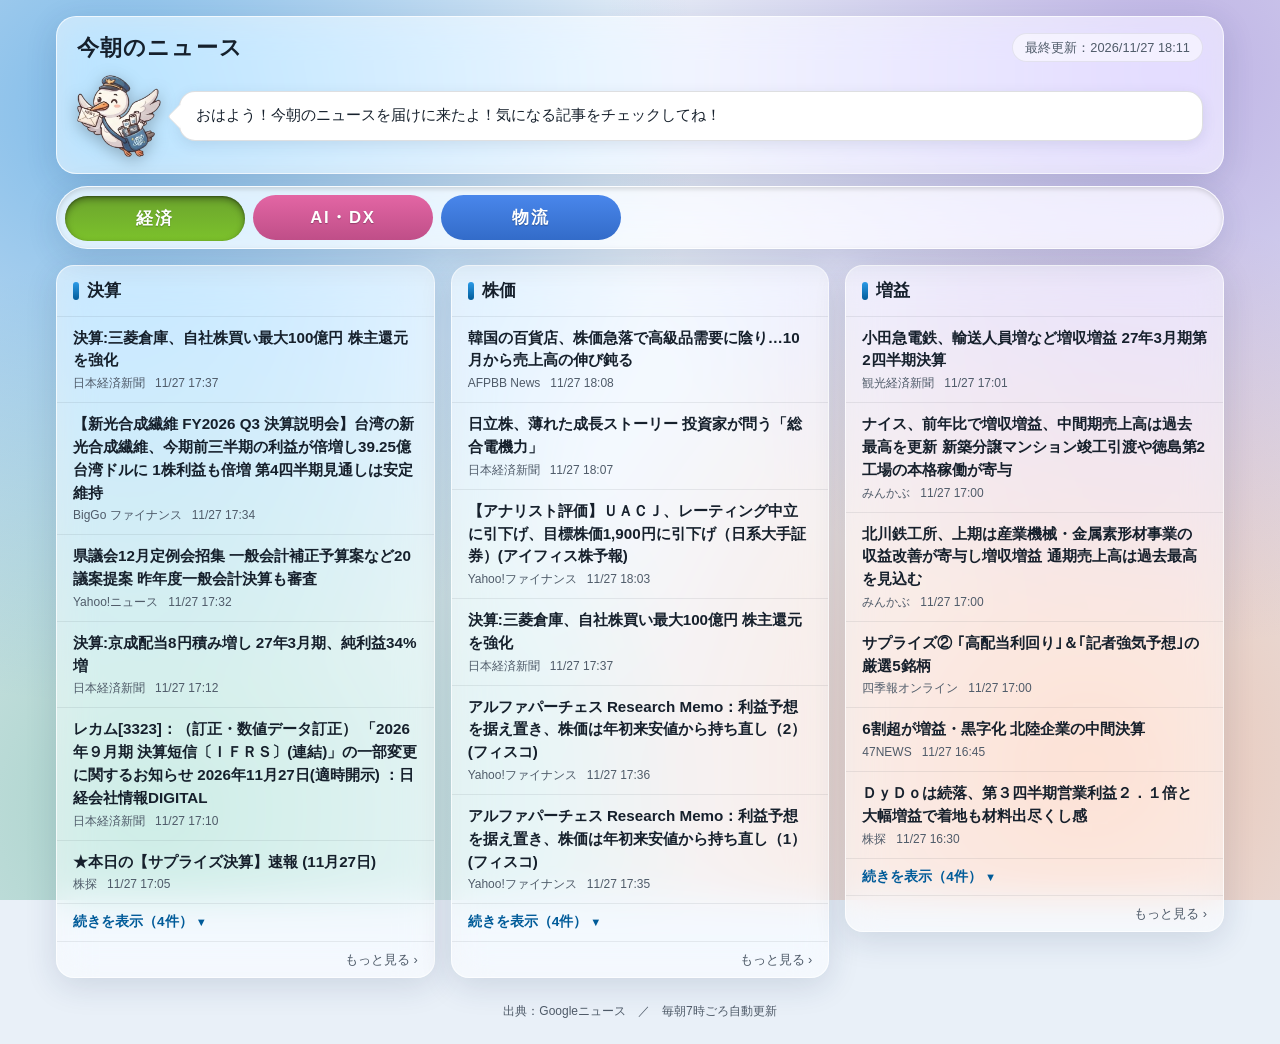
==== commit a8fe39a3: "ニュースを更新 (2026-11-27 18:11)" ====
--- a/public/index.html
+++ b/public/index.html
@@ -13,7 +13,7 @@
       <div class="titles">
         <h1>今朝のニュース</h1>
       </div>
-      <p class="updated">最終更新：2026/11/27 12:58</p>
+      <p class="updated">最終更新：2026/11/27 18:11</p>
     </div>
     <div class="brand">
       <img class="character" src="character.png" alt="" width="286" height="281">
@@ -23,36 +23,36 @@
 </header>
 <style>
 #tab0:checked ~ #panel-tab0 { display: grid; }
-#tab0:checked ~ .tab-bar label[for=tab0] { background: linear-gradient(180deg, color-mix(in srgb, var(--tab-color) 80%, #2a2f36) 0%, var(--tab-color) 100%); color: var(--tab-ink); border-color: var(--tab-edge); box-shadow: inset 0 3px 7px rgba(0, 0, 0, 0.38), inset 0 1px 2px rgba(0, 0, 0, 0.3); transform: translateY(1px); }
+#tab0:checked ~ .tab-bar label[for=tab0] { background: linear-gradient(180deg, color-mix(in srgb, var(--tab-color) 80%, #2a2f36) 0%, var(--tab-color) 100%); color: var(--tab-ink); box-shadow: inset 0 3px 7px rgba(0, 0, 0, 0.38), inset 0 1px 2px rgba(0, 0, 0, 0.3); transform: translateY(1px); }
 #tab0:focus-visible ~ .tab-bar label[for=tab0] { outline: 3px solid var(--tab-edge); outline-offset: 2px; }
 #tab1:checked ~ #panel-tab1 { display: grid; }
-#tab1:checked ~ .tab-bar label[for=tab1] { background: linear-gradient(180deg, color-mix(in srgb, var(--tab-color) 80%, #2a2f36) 0%, var(--tab-color) 100%); color: var(--tab-ink); border-color: var(--tab-edge); box-shadow: inset 0 3px 7px rgba(0, 0, 0, 0.38), inset 0 1px 2px rgba(0, 0, 0, 0.3); transform: translateY(1px); }
+#tab1:checked ~ .tab-bar label[for=tab1] { background: linear-gradient(180deg, color-mix(in srgb, var(--tab-color) 80%, #2a2f36) 0%, var(--tab-color) 100%); color: var(--tab-ink); box-shadow: inset 0 3px 7px rgba(0, 0, 0, 0.38), inset 0 1px 2px rgba(0, 0, 0, 0.3); transform: translateY(1px); }
 #tab1:focus-visible ~ .tab-bar label[for=tab1] { outline: 3px solid var(--tab-edge); outline-offset: 2px; }
 #tab2:checked ~ #panel-tab2 { display: grid; }
-#tab2:checked ~ .tab-bar label[for=tab2] { background: linear-gradient(180deg, color-mix(in srgb, var(--tab-color) 80%, #2a2f36) 0%, var(--tab-color) 100%); color: var(--tab-ink); border-color: var(--tab-edge); box-shadow: inset 0 3px 7px rgba(0, 0, 0, 0.38), inset 0 1px 2px rgba(0, 0, 0, 0.3); transform: translateY(1px); }
+#tab2:checked ~ .tab-bar label[for=tab2] { background: linear-gradient(180deg, color-mix(in srgb, var(--tab-color) 80%, #2a2f36) 0%, var(--tab-color) 100%); color: var(--tab-ink); box-shadow: inset 0 3px 7px rgba(0, 0, 0, 0.38), inset 0 1px 2px rgba(0, 0, 0, 0.3); transform: translateY(1px); }
 #tab2:focus-visible ~ .tab-bar label[for=tab2] { outline: 3px solid var(--tab-edge); outline-offset: 2px; }
 </style>
 <input type="radio" name="tabs" id="tab0" class="tab-radio" checked>
 <input type="radio" name="tabs" id="tab1" class="tab-radio">
 <input type="radio" name="tabs" id="tab2" class="tab-radio">
-<nav class="tab-bar"><div class="inner"><label for="tab0" class="tab" style="--tab-color: #dad998">経済</label><label for="tab1" class="tab" style="--tab-color: #d4bcc9">AI・DX</label><label for="tab2" class="tab" style="--tab-color: #b4c5d7">物流</label></div></nav>
+<nav class="tab-bar"><div class="inner"><label for="tab0" class="tab" style="--tab-color: #7cc22b">経済</label><label for="tab1" class="tab" style="--tab-color: #e0559a">AI・DX</label><label for="tab2" class="tab" style="--tab-color: #3579e9">物流</label></div></nav>
 <main class="grid panel" id="panel-tab0">
-<section class="card"><h2 class="card-title">決算</h2><ul class="news-list"><li><a href="https://news.google.com/rss/articles/[base64]?oc=5" target="_blank" rel="noopener"><span class="headline">株式会社Rebase：2027年3月期第2四半期決算説明会文字起こし（7）</span><span class="meta"><span class="source">ｄメニューニュース</span><time>11/27 12:19</time></span></a></li><li><a href="https://news.google.com/rss/articles/CBMiTkFVX3lxTE5fRXh4amh2ZGRxeWpqeXJqakdINEgyWVFOQUxFM3U0UDByQ0hKOFVZLXFWZVdPYTR2S2Q5VFZEZGhobFhNVmhiaDMyejJIZw?oc=5" target="_blank" rel="noopener"><span class="headline">売上高・各利益は過去最高 三ツ星ベルトが決算説明会開催</span><span class="meta"><span class="source">ゴムタイムス</span><time>11/27 12:06</time></span></a></li><li><a href="https://news.google.com/rss/articles/CBMiakFVX3lxTE9jaUlVMTE3bjJXS3ZFRG85bEg1bzZ5dXlrXzU5WUlTdVluNW1PYUtXNXZJT2FBbG4zNDJQYVNjQmd6ZkhCZVVXNnNKbmNVOF9fQjFSOTlwa3RBQS1jaThLM0lBcjl5bElZa2c?oc=5" target="_blank" rel="noopener"><span class="headline">日本取引所</span><span class="meta"><span class="source">日本経済新聞</span><time>11/27 12:00</time></span></a></li><li><a href="https://news.google.com/rss/articles/CBMiX0FVX3lxTFBHWFFqREJ6d3ZENVo2TEh2a3BTM1NXUkxMaF9mVktfTXVOUmlPSVBTczVqMU4wTFJLZ3JLYVZ0d2NJc3FSS18xM2xua09qX0hTOVlwcnhJQ0NTbHYzNTJN?oc=5" target="_blank" rel="noopener"><span class="headline">岩手県競馬組合 昨年度決算 過去最高の2億2100万円返済</span><span class="meta"><span class="source">NHKニュース</span><time>11/27 11:38</time></span></a></li><li><a href="https://news.google.com/rss/articles/CBMicEFVX3lxTE1wR2t4eWJqY2Y4azJKUExqczdoR2ZzWVRUTnBlWU1rOWZZME1PRnFJOGd5aXFtS3BFUHhyZUFqd0V2VlBHU0dYdWluS1lkbE9kSW8xaHVaLUduVjhqa2plTGRMb0ZiYjBZcmFfaUMwWnQ?oc=5" target="_blank" rel="noopener"><span class="headline">株式会社Rebase：2027年3月期第2四半期決算説明会文字起こし（11） 執筆 Fisco</span><span class="meta"><span class="source">Investing.com - FX | 株式市場 | ファイナンス | 金融ニュース</span><time>11/27 11:31</time></span></a></li><li><a href="https://news.google.com/rss/articles/[base64]?oc=5" target="_blank" rel="noopener"><span class="headline">ＰＲ ＴＩＭＥＳ[3922]：2026年度第2四半期決算説明会の録画および質疑応答 2026年11月27日(適時開示) ：日経会社情報DIGITAL</span><span class="meta"><span class="source">日本経済新聞</span><time>11/27 11:30</time></span></a></li></ul><details class="rest"><summary>続きを表示（4件）</summary><ul class="news-list"><li><a href="https://news.google.com/rss/articles/[base64]?oc=5" target="_blank" rel="noopener"><span class="headline">株式会社Rebase：2027年3月期第2四半期決算説明会文字起こし（8）</span><span class="meta"><span class="source">ｄメニューニュース</span><time>11/27 11:28</time></span></a></li><li><a href="https://news.google.com/rss/articles/CBMibEFVX3lxTE1yUG42LXNTTzRnS2lfNm5CeDNvN1padElUZ2xkajA1aDg2T2dVMlBNZlRRbFlzLUZtZTAzZTc1SWotR0xjLTR4Ym5NOEJzazM2bVdLYk9Sb2hfU1FfZFRmRlhHemxyd1dwTUx0Tg?oc=5" target="_blank" rel="noopener"><span class="headline">マルサンアイ 豆乳好調で売上高過去最高 関東で増産を計画</span><span class="meta"><span class="source">食品新聞 WEB版</span><time>11/27 11:24</time></span></a></li><li><a href="https://news.google.com/rss/articles/CBMihwFBVV95cUxObUZEWXRrbG0tRFd2azc4c2J4Sm5Qa2t5SUVpLUpBV3BwZWphbjJ0RjQya1BLNG5RTWdWR3B5RmVWeXAwdW14bEJJN1k0aS1hSTlRMkN2LWpTb1RWT244cG13OTc3dzZ6dldtc0FxRnNncmgwcXdUaW96QmlKT3UxNEZyWHcta0E?oc=5" target="_blank" rel="noopener"><span class="headline">株式会社Rebase：2027年3月期第2四半期決算説明会文字起こし（4）(フィスコ)</span><span class="meta"><span class="source">Yahoo!ファイナンス</span><time>11/27 11:24</time></span></a></li><li><a href="https://news.google.com/rss/articles/CBMihwFBVV95cUxPaDFiWExGczQ0RTctc1lpWlNZNVlpRlpPTURLY3ZrNU9oSXdMcUN5U19rMEluM2VaV0N3b1pmblVoVEo1dWVHXy0wNklMOUFUUXVlMzMyZ3UxNFFiSEVNd3lBblZYSHJWQnVMWWRleDdIU3lWOGt6Y1EyMGstR3pVT2NYRTJ5TEk?oc=5" target="_blank" rel="noopener"><span class="headline">株式会社Rebase：2027年3月期第2四半期決算説明会文字起こし（3）(フィスコ)</span><span class="meta"><span class="source">Yahoo!ファイナンス</span><time>11/27 11:23</time></span></a></li></ul></details><a class="more" href="https://news.google.com/search?q=%E6%B1%BA%E7%AE%97&amp;hl=ja&amp;gl=JP&amp;ceid=JP:ja" target="_blank" rel="noopener">もっと見る ›</a></section>
-<section class="card"><h2 class="card-title">株価</h2><ul class="news-list"><li><a href="https://news.google.com/rss/articles/CBMiYEFVX3lxTFBISkRnTnl3dUw5YkVQOXBPSm9YZ2NHVnMtZ08tem9JXzRpR0J0ZldNdW02NmpTeE1IMDVRc0Z6RE5sT0RSZ1JheEpvTjdYa0dYVG14c2EyTWRSRDlTVUVQXw?oc=5" target="_blank" rel="noopener"><span class="headline">東京株式（後場寄り付き）＝日経平均株価は上昇幅を拡大</span><span class="meta"><span class="source">株探</span><time>11/27 12:34</time></span></a></li><li><a href="https://news.google.com/rss/articles/CBMiYEFVX3lxTE9Wb1h3Y2dkbDMyTDduWm9QMFRRakZ1UHZZRlJrRmpUVkY0ZGIzMl9MTzVuZmswTXo4Z0psYjhQbnRsM2dram1JS2c1dklJVEVEb0RiOGQ5bFVsWHNmV2xWeg?oc=5" target="_blank" rel="noopener"><span class="headline">日経平均の上げ幅が1000円突破</span><span class="meta"><span class="source">株探</span><time>11/27 12:33</time></span></a></li><li><a href="https://news.google.com/rss/articles/CBMiX0FVX3lxTE1JeDN3QnZvTTdiWmFLb3NsNVRwSU1ya3JkYUZtVDlTUkRfOFJuVnV5OWZhMnl0bjJhVXRhaVQ2RHhGMXd3blBSSjg3OXEzYXFrdjYtQ25UbkQ5eWxRS2d3?oc=5" target="_blank" rel="noopener"><span class="headline">日経平均株価 AI・半導体関連銘柄の買い戻しで上昇</span><span class="meta"><span class="source">NHKニュース</span><time>11/27 12:31</time></span></a></li><li><a href="https://news.google.com/rss/articles/CBMihwFBVV95cUxQYWNQUXJ6LXdVN0RGSUt5MzRCUmhkaDVuSzJPSGdoeE1LYWVRRllMbnVwMGRCSUZQckdNNzZBeTMtN3p3Q0lCckxUTGpKZE0xQmkyQ1VSX2hNVXUwM0ZIM3pvald4MW91UEM2UzRPOGdGbE5NRmR0bl91NkE1bWF6dDN0U2R6SkE?oc=5" target="_blank" rel="noopener"><span class="headline">２７日後場寄り付きの日経平均株価＝９８４円９８銭高の５万８４８４円１４銭(ウエルスアドバイザー)</span><span class="meta"><span class="source">Yahoo!ファイナンス</span><time>11/27 12:31</time></span></a></li><li><a href="https://news.google.com/rss/articles/CBMihwFBVV95cUxQYW5USHc4WG1IMkxQNFVzLXRlaEp5cEl6ZW9kSzdoNmh6Vmc5eVppd0d3SFRTR2NvZ042MG8zeTg1VkRvUjZ2TGFOSUZaazlOWGF4a3k2bHA3Ul9MNFZZYVU0Yjg0Qk9oSTEyVldnVnFoazg2VzNURTBGQUdTQXI4MzBGczYtLTg?oc=5" target="_blank" rel="noopener"><span class="headline">【ゲームエンタメ株前場(11/27)】目標株価引き上げのハピネット3日続伸 格下げのフリュー、アピリッツが売り優勢に(gamebiz)</span><span class="meta"><span class="source">Yahoo!ファイナンス</span><time>11/27 12:14</time></span></a></li><li><a href="https://news.google.com/rss/articles/CBMiUkFVX3lxTE9lLUtqeUs2N0RTVFZ1eGRUX1Z1SExXLUcycWZhMXlRWGlKRG5MaTVJa3VjN0phTE9PeDJJbjNaSEhPVVhvSnVHOG8wRm5pWXFMR2c?oc=5" target="_blank" rel="noopener"><span class="headline">米株価指数先物 上げ拡大、エヌビディア不確実性解消か ダウ400ドル高</span><span class="meta"><span class="source">株探</span><time>11/27 12:10</time></span></a></li></ul><details class="rest"><summary>続きを表示（4件）</summary><ul class="news-list"><li><a href="https://news.google.com/rss/articles/CBMiZEFVX3lxTFBpUG1HTFRad2U2cGtvMUtueVk5QU04M3Vyc01Hc0ZVRGllMjRFanQ3cnVVbVhqVUVkN3R2ODdleGxpeDRNX3pkZkdTZDlRUExfaEE4Z3ByOUNudV9TU0MzbzZGTzQ?oc=5" target="_blank" rel="noopener"><span class="headline">目標株価引き下げ相次ぎ、素材・電線に逆風【今日の市場はどう動いた？】</span><span class="meta"><span class="source">Yahoo!ファイナンス</span><time>11/27 12:08</time></span></a></li><li><a href="https://news.google.com/rss/articles/CBMihgFBVV95cUxOdjNReUk1V0ZTN0lZWlpiNHExWWs0RzByZWxJTXQxalFpbk9ibEQ4U0Flc3NObEtnRXZQY2EwZkZsT1lWa3FrLTU2WFF4eS1oVllVMHBURmJNVDV0MllsQ3JZUHRKTVZVUFRhSFdIbzZCQ3M1Z3BETDBkd1FjSmI1MGlYT0pSdw?oc=5" target="_blank" rel="noopener"><span class="headline">東京株式市場・前引け＝日経平均は続伸、米株先物や韓国株上昇が追い風 幅広く物色</span><span class="meta"><span class="source">Reuters</span><time>11/27 12:03</time></span></a></li><li><a href="https://news.google.com/rss/articles/CBMiU0FVX3lxTE41ZmEyQ2g3SFlLWkNBVThFTDRtb0ZldENENENlMldrMmdHRlhqcGllLVBxZE1DWXA0R012d3czd0wwMTA2WHc1LWhDWEpYVmJ2MVc0?oc=5" target="_blank" rel="noopener"><span class="headline">AI関連株の下落はクリスマスプレゼント!? ポール・サイさんがAI関連株に強気な理由とは？ 大統領と議会の「ねじれ」が米国株にプラスとなり得るワケ</span><span class="meta"><span class="source">ダイヤモンド・オンライン</span><time>11/27 12:00</time></span></a></li><li><a href="https://news.google.com/rss/articles/CBMibEFVX3lxTE5qb2xqUVZ0TnZKTURIeEw0X21fdG9aX2gxblEzTUw0czl0WWI5OG1VSzgtT0tkc1N0b00zbXRGOU9SM2NSY0pzcXZHUkxSSDRja2czMnN2bjRXc1dqaXlCTmJ4YmRmYzFrLTRzZA?oc=5" target="_blank" rel="noopener"><span class="headline">日銀「タカ派度」占う植田総裁講演 株安懸念示せば円売り加速の声</span><span class="meta"><span class="source">日本経済新聞</span><time>11/27 12:00</time></span></a></li></ul></details><a class="more" href="https://news.google.com/search?q=%E6%A0%AA%E4%BE%A1&amp;hl=ja&amp;gl=JP&amp;ceid=JP:ja" target="_blank" rel="noopener">もっと見る ›</a></section>
-<section class="card"><h2 class="card-title">増益</h2><ul class="news-list"><li><a href="https://news.google.com/rss/articles/CBMihwFBVV95cUxOMnNUbHZobWY1Mjdaak13YVF1dHp3UzYzYWpLVk9hb29Vc3hEa2kxSnNYU01FWG9kVHdEbWMtdFFhY2J1d0VIT3N3U3lHdURBZUZ2NHVWbFFfNFhrQlJyZnJ3MEJSYUNzcWExaUZ1UVlZYTBRMWNCQVZ1UG5ZNjdIcGgtOUJDajg?oc=5" target="_blank" rel="noopener"><span class="headline">27日午前の記事一覧：六福集団、26年9月中間決算は15％増益（速報）など(トレーダーズ・ウェブ)</span><span class="meta"><span class="source">Yahoo!ファイナンス</span><time>11/27 12:09</time></span></a></li><li><a href="https://news.google.com/rss/articles/CBMiSEFVX3lxTFBHdm1iQ1JjbnhoVEZVd21nRm14WFBickFFektmWWd1bDl6cTNJY1lUak1xY2Y5cE03bzhDbXNqYnYxdHpWeFdvRA?oc=5" target="_blank" rel="noopener"><span class="headline">熊谷組、売上総利益率の改善が進み各段階利益は前期比で大幅増益 通期業績予想に対しても順調に推移</span><span class="meta"><span class="source">みんかぶ</span><time>11/27 11:00</time></span></a></li><li><a href="https://news.google.com/rss/articles/CBMiS0FVX3lxTE5EeEh4UzZxXzQwN3RZM0NiWW5NX1V2NlhZSUZfR0tvR1Z6VEhxVUhfS2Y3R2VTSnA4OThFTlZsem9kMFhjbHpRaDg4bw?oc=5" target="_blank" rel="noopener"><span class="headline">郡山信金、上半期仮決算は増収増益</span><span class="meta"><span class="source">47NEWS</span><time>11/27 11:00</time></span></a></li><li><a href="https://news.google.com/rss/articles/CBMiVEFVX3lxTE5KUEt0aTlzbFE1Q0VxZHZGT0g1R0lIYTRsTFJuUFlEczBYZTRyY3BJSWhIdjBuZlFTelRSYTN4b09UWVk3TVFLUlJEZWVkaHlPT1FoQQ?oc=5" target="_blank" rel="noopener"><span class="headline">小田急電鉄、輸送人員増など増収増益 27年3月期第2四半期決算</span><span class="meta"><span class="source">観光経済新聞</span><time>11/27 10:35</time></span></a></li><li><a href="https://news.google.com/rss/articles/[base64]?oc=5" target="_blank" rel="noopener"><span class="headline">SI Research Memo（4）：2027年2月期中間期の業績はERP事業がけん引し、2ケタ増収増益に</span><span class="meta"><span class="source">ｄメニューニュース</span><time>11/27 10:34</time></span></a></li><li><a href="https://news.google.com/rss/articles/CBMiUkFVX3lxTE41VXFXcG9iZTFfZTdiajFmenRHeldWclpMNmRhU0oxWHpsQURjUEgxZkVTdW5NZzBIelA0bndqa2g5RHdkRUphV3FPM2xIcHh3QWc?oc=5" target="_blank" rel="noopener"><span class="headline">ＤｙＤｏは続落、第３四半期営業利益２．１倍と大幅増益で着地も材料出尽くし感</span><span class="meta"><span class="source">株探</span><time>11/27 10:29</time></span></a></li></ul><details class="rest"><summary>続きを表示（4件）</summary><ul class="news-list"><li><a href="https://news.google.com/rss/articles/CBMihwFBVV95cUxOR0hFYmNTLUJ4OWVZa2hwUnJLOFFhZWJUNzVxMUNJc3E4ZEhwYjQ0cnJEbHZ1YW9KMC1VLUNLdDIxQ2tzREJmT0NBZ1JMOFl6Sy03UFRLS3U4blhaN3ZxUzBKY2RIUkRtcnZTNXN5dU0tYktSNF8xWVVXc0pOZXZVTXdVdjFWTGs?oc=5" target="_blank" rel="noopener"><span class="headline">タカショーが反発、主力事業好調で１－１０月大幅増益(ウエルスアドバイザー)</span><span class="meta"><span class="source">Yahoo!ファイナンス</span><time>11/27 10:25</time></span></a></li><li><a href="https://news.google.com/rss/articles/[base64]?oc=5" target="_blank" rel="noopener"><span class="headline">ビジョナル Research Memo（1）：2026年7月期は2ケタの増収増益、BizReach事業に次ぐ柱を育成する</span><span class="meta"><span class="source">ｄメニューニュース</span><time>11/27 09:41</time></span></a></li><li><a href="https://news.google.com/rss/articles/CBMihwFBVV95cUxQWVI5Z2k3MDdzaG9zUGtmRlNMMHVMb1pSYVdFSWs5N2NYYUx0QV9uTWV1akxkaUpuLWlMeGFzRXktajFZQ3BqVnJjM3htVF96M1ZVTjNCNHhLeDVWSFVaYTZNMlJsX1YyWXZ1cW54Q1c4T05ISlhPZzl4WFY3Uk9WaUhSR0ZHbzg?oc=5" target="_blank" rel="noopener"><span class="headline">DyDo、国内飲料事業の収益改善などで大幅増益--決算チェック(フィスコ)</span><span class="meta"><span class="source">Yahoo!ファイナンス</span><time>11/27 08:22</time></span></a></li><li><a href="https://news.google.com/rss/articles/CBMiSEFVX3lxTE9xZWp4cTdKRFlzSWlWU2YtYlBDa0NfQjNlZ3NWVXY1aWtpZ0tuUWJZMjhEUHk1THJpUk1YTUdSV19mT3VQYVFWUA?oc=5" target="_blank" rel="noopener"><span class="headline">アネスト岩田、米州・インド・日本で圧縮機の販売が好調 上期は増収増益、営業利益はYoY44.3％増</span><span class="meta"><span class="source">みんかぶ</span><time>11/27 08:00</time></span></a></li></ul></details><a class="more" href="https://news.google.com/search?q=%E5%A2%97%E7%9B%8A&amp;hl=ja&amp;gl=JP&amp;ceid=JP:ja" target="_blank" rel="noopener">もっと見る ›</a></section>
+<section class="card"><h2 class="card-title">決算</h2><ul class="news-list"><li><a href="https://news.google.com/rss/articles/CBMibEFVX3lxTFBfcER6SWlxTm1pSnZvZ0p1dWhlYVpEWnR1WENyVFBjOG9nQkU3VkpsUG5NRXZvRmR0UTJYUC11MllTeUU3T19xbGpkRnZXN0JEamM1LXFXTU9UenQ4Szlzd0Vma0g0Zk5BcFJUZQ?oc=5" target="_blank" rel="noopener"><span class="headline">決算:三菱倉庫、自社株買い最大100億円 株主還元を強化</span><span class="meta"><span class="source">日本経済新聞</span><time>11/27 17:37</time></span></a></li><li><a href="https://news.google.com/rss/articles/CBMiYEFVX3lxTFAtQzU4M0QyZ0xMWXEwcWZDeUNSbHVkMFM5TnFVZlh5dUlLdVlBRFNnbm54OGw0WXYwMDBObFZRUGlCRGJiTlFoZmlvQnNGMGlSMTdBS0d0QWNOeVlkZGo5dA?oc=5" target="_blank" rel="noopener"><span class="headline">【新光合成繊維 FY2026 Q3 決算説明会】台湾の新光合成繊維、今期前三半期の利益が倍増し39.25億台湾ドルに 1株利益も倍増 第4四半期見通しは安定維持</span><span class="meta"><span class="source">BigGo ファイナンス</span><time>11/27 17:34</time></span></a></li><li><a href="https://news.google.com/rss/articles/CBMif0FVX3lxTE1qVWFVZnVVMXdzcHcwWlY3alZZLTYtR3ctX1dMS1RPQ1RMay1jU3RuY0VqdXRYU1M2cFFqc0tyYkVIUnk4T2N3YXB5UmZwTV82MXpSYmVUWnp3b2ktbkttYXJ2cHpMUG00QVI4VE5GUms3UXZraFFHa3d6Ukc1NWc?oc=5" target="_blank" rel="noopener"><span class="headline">県議会12月定例会招集 一般会計補正予算案など20議案提案 昨年度一般会計決算も審査</span><span class="meta"><span class="source">Yahoo!ニュース</span><time>11/27 17:32</time></span></a></li><li><a href="https://news.google.com/rss/articles/CBMibEFVX3lxTE4tVUtLOXYxeWV1aUxZcTRpM0QycnEyUmZ0VHNqcXh1QUpjd1hMNUJ2RU1zQ09PaFN1N1hfUFNlUWt6akVrcWdUQ0dzNFNZYXlQVUtOY3ZlSkJNYlNwQk50M180cjJ6OF9iNEdVYw?oc=5" target="_blank" rel="noopener"><span class="headline">決算:京成配当8円積み増し 27年3月期、純利益34%増</span><span class="meta"><span class="source">日本経済新聞</span><time>11/27 17:12</time></span></a></li><li><a href="https://news.google.com/rss/articles/CBMiakFVX3lxTFBnYWprZXh4REZuLUxlSXlTNEZlVW4xMzZJSVFaZWdsZ21CaS1qeVRWRGJJLUlrQWx4WUt2M2RVRlR3WHROMEVLam9uOWg1aEU0OE5NUndLeTJ6b0JBdnJONzVVV1dvcURnQlE?oc=5" target="_blank" rel="noopener"><span class="headline">レカム[3323]：（訂正・数値データ訂正） 「2026年９月期 決算短信〔ＩＦＲＳ〕(連結)」の一部変更に関するお知らせ 2026年11月27日(適時開示) ：日経会社情報DIGITAL</span><span class="meta"><span class="source">日本経済新聞</span><time>11/27 17:10</time></span></a></li><li><a href="https://news.google.com/rss/articles/CBMiYEFVX3lxTE5fNkNlRUNoZkY5TGtZM05Bd1FNOHJwUjNLWXBEVDdGTmZpT2R2cWZtVjM3VlBBMzNLVVhvZWEtT01EZENjY2pYRkpXd0FMS1lLNmhRdlUzeVNfZmdMcXJOSA?oc=5" target="_blank" rel="noopener"><span class="headline">★本日の【サプライズ決算】速報 (11月27日)</span><span class="meta"><span class="source">株探</span><time>11/27 17:05</time></span></a></li></ul><details class="rest"><summary>続きを表示（4件）</summary><ul class="news-list"><li><a href="https://news.google.com/rss/articles/[base64]?oc=5" target="_blank" rel="noopener"><span class="headline">オープンワーク[5139]：株式会社エンヴァリスによる当社決算説明会レポート(FY26 3Q決算)公開のお知らせ 2026年11月27日(適時開示) ：日経会社情報DIGITAL</span><span class="meta"><span class="source">日本経済新聞</span><time>11/27 17:00</time></span></a></li><li><a href="https://news.google.com/rss/articles/CBMiakFVX3lxTE16NzNnZWZWY0txSG1HUTRIVHJ4WTVJdVBPSTlOQUFtT25JSGVPTVA5NWNIMXZINkc3SWFZa0tROTBvR2RIbDAxRkM1dk9FS1h6UFNUT3ZYeGZiWnVnUmFLX1FhMjBNYTczYlE?oc=5" target="_blank" rel="noopener"><span class="headline">日本管財ホールディングス[9347]：親会社等の決算に関するお知らせ 2026年11月27日(適時開示) ：日経会社情報DIGITAL</span><span class="meta"><span class="source">日本経済新聞</span><time>11/27 17:00</time></span></a></li><li><a href="https://news.google.com/rss/articles/CBMiakFVX3lxTE1PNDFyZ2R4ZkZ0X3VTRmUyLUw1elJ5Ymw3QkpGX3hUcXhBX0dzbU5ZTjRfUnluc3o3N0tIU1Zhei1LbFhsU2c1dU42TmxpYzN0MFlBY0N5NGhsNHA4ajEtM0Q4UF9vNUJIZ0E?oc=5" target="_blank" rel="noopener"><span class="headline">ジンジブ[142A]：2027年３月期第２四半期決算説明会 動画配信及び書き起こし公開のお知らせ 2026年11月27日(適時開示) ：日経会社情報DIGITAL</span><span class="meta"><span class="source">日本経済新聞</span><time>11/27 17:00</time></span></a></li><li><a href="https://news.google.com/rss/articles/CBMiS0FVX3lxTE9EMC1NaFdpaXB3LVktVUJDd050OGl6Z2h1ZFFELWh5Zm0wNWl5M01zQUw1eEh3MFkyNUk2RWlIZXZoVGt3YXFfUmFmWQ?oc=5" target="_blank" rel="noopener"><span class="headline">6割超が増益・黒字化 北陸企業の中間決算</span><span class="meta"><span class="source">47NEWS</span><time>11/27 16:45</time></span></a></li></ul></details><a class="more" href="https://news.google.com/search?q=%E6%B1%BA%E7%AE%97&amp;hl=ja&amp;gl=JP&amp;ceid=JP:ja" target="_blank" rel="noopener">もっと見る ›</a></section>
+<section class="card"><h2 class="card-title">株価</h2><ul class="news-list"><li><a href="https://news.google.com/rss/articles/[base64]?oc=5" target="_blank" rel="noopener"><span class="headline">韓国の百貨店、株価急落で高級品需要に陰り…10月から売上高の伸び鈍る</span><span class="meta"><span class="source">AFPBB News</span><time>11/27 18:08</time></span></a></li><li><a href="https://news.google.com/rss/articles/CBMibEFVX3lxTE5sV1UzbHhTZnZCcDlqamVwYk1JRkFBdVltWGJVRnBXQ0xkUFBOQWhIMG1WQjlkUkRHR0tZZlB6d2Fkc0x1cWU1TkhwMFRpY0V4MV9NTG9yam5KXzhWZWgzRXJ5M1NjS003UF9MMw?oc=5" target="_blank" rel="noopener"><span class="headline">日立株、薄れた成長ストーリー 投資家が問う「総合電機力」</span><span class="meta"><span class="source">日本経済新聞</span><time>11/27 18:07</time></span></a></li><li><a href="https://news.google.com/rss/articles/CBMihwFBVV95cUxNcFVBWWhMbGRKU1RYRjAtWVFoMzV5Z1E2eFdaRS1pNFF0Z25nZlA5eDRqOEl5NFIyaHl4YTFWZkNXVEtSbUx5VGVxR0ZlSlBxSGtFM2dfTkJCVkZvOHdHZ0RsNnc0RVJ6UVRYeURYbDV1MlFOSWtVWWlrYUxxanNNNkM0RGZwbDQ?oc=5" target="_blank" rel="noopener"><span class="headline">【アナリスト評価】ＵＡＣＪ、レーティング中立に引下げ、目標株価1,900円に引下げ（日系大手証券）(アイフィス株予報)</span><span class="meta"><span class="source">Yahoo!ファイナンス</span><time>11/27 18:03</time></span></a></li><li><a href="https://news.google.com/rss/articles/CBMibEFVX3lxTFBfcER6SWlxTm1pSnZvZ0p1dWhlYVpEWnR1WENyVFBjOG9nQkU3VkpsUG5NRXZvRmR0UTJYUC11MllTeUU3T19xbGpkRnZXN0JEamM1LXFXTU9UenQ4Szlzd0Vma0g0Zk5BcFJUZQ?oc=5" target="_blank" rel="noopener"><span class="headline">決算:三菱倉庫、自社株買い最大100億円 株主還元を強化</span><span class="meta"><span class="source">日本経済新聞</span><time>11/27 17:37</time></span></a></li><li><a href="https://news.google.com/rss/articles/CBMihwFBVV95cUxONTUwUHN5WTJjak54cXZ3a3A5V01pbkpWd2pWWlBGMUc0RjlUOHRQSmswWllYeXNDRTFzQURqVXhsNFZzaktNdTlReHlzZUxZM0YxZWNRcXNiS1J1eE9tb0wyQWFzYkRFYTJ6Qlc1cm9weUZKdF90dHhWM09ZWlBISEtZbmRtMTQ?oc=5" target="_blank" rel="noopener"><span class="headline">アルファパーチェス Research Memo：利益予想を据え置き、株価は年初来安値から持ち直し（2）(フィスコ)</span><span class="meta"><span class="source">Yahoo!ファイナンス</span><time>11/27 17:36</time></span></a></li><li><a href="https://news.google.com/rss/articles/CBMihwFBVV95cUxQNzZ3NUtlazFMV20zVnlhYnFiMTlnTGRXM1llVW4yVG0ya3NuR25jMDFLYzJ5RnNjM0xYWUF5N2lSVU8wYWUtNS1UeUlxMGRNbS1jR2F5NGRQTnNhZnJvTWRwUkdYWE1LY2drNExtcTdIcFhTUnBkaFEzRXRxR0ZNRWpZanJTWXM?oc=5" target="_blank" rel="noopener"><span class="headline">アルファパーチェス Research Memo：利益予想を据え置き、株価は年初来安値から持ち直し（1）(フィスコ)</span><span class="meta"><span class="source">Yahoo!ファイナンス</span><time>11/27 17:35</time></span></a></li></ul><details class="rest"><summary>続きを表示（4件）</summary><ul class="news-list"><li><a href="https://news.google.com/rss/articles/CBMibEFVX3lxTE1WelpvTWlocGhISlVGdVVoZVpEeTBmaEJwbGtIQ2xkMzFkZHpmeWZDWnEyWllxSko5WHBPYUQ2T2RrS1piX1ZhNU9oR0lRdUlyNlFhQkVodlpkNmxUcFpudUtJc3N1RFZ3ajBYeg?oc=5" target="_blank" rel="noopener"><span class="headline">ロンドン株、続伸で始まる 独・仏株も高い</span><span class="meta"><span class="source">日本経済新聞</span><time>11/27 17:34</time></span></a></li><li><a href="https://news.google.com/rss/articles/CBMif0FVX3lxTE92cjZpanpkU0psNmVmZWs0QWlpX2RNUVgtNG00SkhRS19ieE80TTFJd05lRG14OWtjLUs5R19UVmJTZ2R0MXVBeWhoaU4weWlpOGVPYTR3STk4b1had3J1WEpjaGxKSGN2cWdaa0ZjS0xWZGpFbkQ2bG41TnhDWHc?oc=5" target="_blank" rel="noopener"><span class="headline">3005人に聞いた「今年儲かった株ベスト50」全部見せ！ キオクシアは何位だ？【NISA応援】前編（AERA DIGITAL）</span><span class="meta"><span class="source">Yahoo!ニュース</span><time>11/27 17:30</time></span></a></li><li><a href="https://news.google.com/rss/articles/CBMibEFVX3lxTE5iZW8zTF9sY1N6ejhuWkdaRmx4bHlRZktKUkcyZ2Q2RVMzcVZSaXo1S2hsSTd5QnN6MnZIYktMdVk2Wm8wWFBkX2NLY2tpYWlaWjJiRjF3NDJWLVJqSlpZSVp1bFVDaE9QeXg3SQ?oc=5" target="_blank" rel="noopener"><span class="headline">香港株大引け 続伸、政策期待で後場に上げ幅拡大 SMIC16%高</span><span class="meta"><span class="source">日本経済新聞</span><time>11/27 17:25</time></span></a></li><li><a href="https://news.google.com/rss/articles/CBMidEFVX3lxTFBRMVR6Rk5ab0NQN0EwYnNjVnk4dVlFNEZHZnlWejdYY1RRVFBrbWE0bDRoVGdaZDYyRVBLRWNacWllenBMWFdWRXpGQ2JaaDQxSzhyakJ0TjZHaEtpTHJMSVhSVUZjWmxEdWhrVVpsTW1JRGdZ?oc=5" target="_blank" rel="noopener"><span class="headline">小鵬汽車、科技日後にモルガン・スタンレーが強気転換 目標株価70香港ドルで「オーバーウエート」維持</span><span class="meta"><span class="source">BigGo ファイナンス</span><time>11/27 17:25</time></span></a></li></ul></details><a class="more" href="https://news.google.com/search?q=%E6%A0%AA%E4%BE%A1&amp;hl=ja&amp;gl=JP&amp;ceid=JP:ja" target="_blank" rel="noopener">もっと見る ›</a></section>
+<section class="card"><h2 class="card-title">増益</h2><ul class="news-list"><li><a href="https://news.google.com/rss/articles/CBMiVEFVX3lxTE5KUEt0aTlzbFE1Q0VxZHZGT0g1R0lIYTRsTFJuUFlEczBYZTRyY3BJSWhIdjBuZlFTelRSYTN4b09UWVk3TVFLUlJEZWVkaHlPT1FoQQ?oc=5" target="_blank" rel="noopener"><span class="headline">小田急電鉄、輸送人員増など増収増益 27年3月期第2四半期決算</span><span class="meta"><span class="source">観光経済新聞</span><time>11/27 17:01</time></span></a></li><li><a href="https://news.google.com/rss/articles/CBMiRkFVX3lxTE5ycm1oTlZvekZucVdSUktwbFhKVGY4T3lEMTJ1cFFUYlMtVFB4ZHFPT3E3XzV1N2pCdThzM0ZoWm1JUWtBbFE?oc=5" target="_blank" rel="noopener"><span class="headline">ナイス、前年比で増収増益、中間期売上高は過去最高を更新 新築分譲マンション竣工引渡や徳島第2工場の本格稼働が寄与</span><span class="meta"><span class="source">みんかぶ</span><time>11/27 17:00</time></span></a></li><li><a href="https://news.google.com/rss/articles/CBMiRkFVX3lxTE4wNmdKaXN2TUVETF92dE85NVNWSkdwYUVVTWx6bDMwU1J4T0ZIYUtmM0dMYkV4QTc5Ul9oVDl2WWNkbk4wb2c?oc=5" target="_blank" rel="noopener"><span class="headline">北川鉄工所、上期は産業機械・金属素形材事業の収益改善が寄与し増収増益 通期売上高は過去最高を見込む</span><span class="meta"><span class="source">みんかぶ</span><time>11/27 17:00</time></span></a></li><li><a href="https://news.google.com/rss/articles/CBMiV0FVX3lxTE84d2F6ek9mV3NkRXotUnlFM3JFdzB3TklJWXFnUV96eVl5OTUwNE1RRUFXOTBrTkZ3TUtPLUNUbV9TTEdBN2ZBMXRudzM0UmFKMFNxdVVSSQ?oc=5" target="_blank" rel="noopener"><span class="headline">サプライズ② ｢高配当利回り｣＆｢記者強気予想｣の厳選5銘柄</span><span class="meta"><span class="source">四季報オンライン</span><time>11/27 17:00</time></span></a></li><li><a href="https://news.google.com/rss/articles/CBMiS0FVX3lxTE9EMC1NaFdpaXB3LVktVUJDd050OGl6Z2h1ZFFELWh5Zm0wNWl5M01zQUw1eEh3MFkyNUk2RWlIZXZoVGt3YXFfUmFmWQ?oc=5" target="_blank" rel="noopener"><span class="headline">6割超が増益・黒字化 北陸企業の中間決算</span><span class="meta"><span class="source">47NEWS</span><time>11/27 16:45</time></span></a></li><li><a href="https://news.google.com/rss/articles/CBMiUkFVX3lxTE41VXFXcG9iZTFfZTdiajFmenRHeldWclpMNmRhU0oxWHpsQURjUEgxZkVTdW5NZzBIelA0bndqa2g5RHdkRUphV3FPM2xIcHh3QWc?oc=5" target="_blank" rel="noopener"><span class="headline">ＤｙＤｏは続落、第３四半期営業利益２．１倍と大幅増益で着地も材料出尽くし感</span><span class="meta"><span class="source">株探</span><time>11/27 16:30</time></span></a></li></ul><details class="rest"><summary>続きを表示（4件）</summary><ul class="news-list"><li><a href="https://news.google.com/rss/articles/CBMiV0FVX3lxTFAwb3RRLUxxYVhia0hyaFJtVGJUejRhWmp1ZkI3dFE5NC1YZW9SRVlNcldsdG9iYXpfTHdURHctTjEwbEEycGZGcmlVYXYwQkNYbV9CZTBUNA?oc=5" target="_blank" rel="noopener"><span class="headline">上村工業が旺盛な需要と値上げ浸透で大幅増益へ上振れ</span><span class="meta"><span class="source">四季報オンライン</span><time>11/27 16:00</time></span></a></li><li><a href="https://news.google.com/rss/articles/CBMihwFBVV95cUxPbUhkQWdXclpXUGpoQlpxMEVtVUNST1dUY3ZJM1RGMU01STFEVk0xcHItWTdXdHhRWUIwdUMwNE1fbERWNHlkR2xIMmRyRlpEaDYwOUU3cldOOUxScnN2cmdMUldlMWhfS3VSYlR2LTNTX1IySUtGeTVLWTE5VU9oVEY1QzliQ0k?oc=5" target="_blank" rel="noopener"><span class="headline">タカショーが反発、主力事業好調で１－１０月大幅増益(ウエルスアドバイザー)</span><span class="meta"><span class="source">Yahoo!ファイナンス</span><time>11/27 15:55</time></span></a></li><li><a href="https://news.google.com/rss/articles/CBMihwFBVV95cUxOakdNd3F6eHczOWZUal8zalk5MHlpSXpXa2luaEVwYnVjdEZlbWNtUXlUVjBMckdkb3ZVSVNRTWw3azZJV1AzS0h3UjlkTzYwT0k4dHpVVkZzemFNSnZLZFA2RXU3aVF3QmZrTHI1WXc5LXdLNUVzbzRobnYxNVlhSVdfOEFZdGc?oc=5" target="_blank" rel="noopener"><span class="headline">【決算速報】京成、今期最終を一転34％増益に上方修正、配当も8円増額(株探ニュース)</span><span class="meta"><span class="source">Yahoo!ファイナンス</span><time>11/27 15:31</time></span></a></li><li><a href="https://news.google.com/rss/articles/CBMiSEFVX3lxTE1iYXBwX184bzFUM2VSb25wWTVrMXJ1UG40cFZGSG0xdGIxeGI0RzB3T3pYUUE3ZWdhNkNLTWFSZTI1QnNWb0xoVA?oc=5" target="_blank" rel="noopener"><span class="headline">YCP HD、3Q累計で増収増益、営業利益は前年比＋35％ 祖業マネジメント・サービスは3Q単独で売上が過去最高</span><span class="meta"><span class="source">みんかぶ</span><time>11/27 15:30</time></span></a></li></ul></details><a class="more" href="https://news.google.com/search?q=%E5%A2%97%E7%9B%8A&amp;hl=ja&amp;gl=JP&amp;ceid=JP:ja" target="_blank" rel="noopener">もっと見る ›</a></section>
 </main>
 <main class="grid panel" id="panel-tab1">
-<section class="card"><h2 class="card-title">物流 DX</h2><ul class="news-list"><li><a href="https://news.google.com/rss/articles/CBMiaEFVX3lxTFBvZ1BmdG9TTGE1aWIyMTM3RUhTcTdBRTRMOWl3cmp4bzdfRGNVc3VpZWZYdXBPVHVvUU10d0RDbnVxXzMwZ09OZDN5eVVIVnJHVGlId3FZbU1GcXJBTXl0Qk5CeFpqczF6?oc=5" target="_blank" rel="noopener"><span class="headline">フィジカルAIをテーマに第51回物流ITソリューションセミナーを12月11日に東京日本橋で開催</span><span class="meta"><span class="source">ニコニコニュース</span><time>11/26 13:30</time></span></a></li><li><a href="https://news.google.com/rss/articles/CBMiSkFVX3lxTE9vZzJHZERGWXZUTVktOXdIWDQzX3FNeXJJVUVmOW5pcE1CbDlCZ2wtcVM5TVpJTlpveTBQSXFxZDdGbTV3d1N4WVB3?oc=5" target="_blank" rel="noopener"><span class="headline">卸売業の受発注、64％が手入力中心でDXに遅れ</span><span class="meta"><span class="source">LOGISTICS TODAY</span><time>11/26 07:08</time></span></a></li><li><a href="https://news.google.com/rss/articles/CBMiVkFVX3lxTE9jMlNNSVlyeE4ydWlfR1ZLUUJEZ1FFN29PNGxjNS1YQzdBWDRNRUFyLWJTX3pWRVpfaU1vMlRzRGRlMHRhbDg3VmlSM2tSamdHLW5MamJR?oc=5" target="_blank" rel="noopener"><span class="headline">ヤマト運輸、AIで車両1割減、システム開発期間も半減 デジタル人材1000人の意識・行動変革とは</span><span class="meta"><span class="source">JBpress</span><time>11/26 06:00</time></span></a></li><li><a href="https://news.google.com/rss/articles/CBMibEFVX3lxTE83cERrVEdTcEY1dlZ0OHVobE5sY3NOMUdjVHo1QzBlc09vSXpCdXBOWGREOUFaRFBwa19ET0RyMUJOU2ZVcGZHdHBUNXJhZHZ3V1pmZWI3TktvM0RfLUx4NW5xVF92OTJRdVJzag?oc=5" target="_blank" rel="noopener"><span class="headline">清水建設の「建設物流DXシステム」始動</span><span class="meta"><span class="source">日経クロステック</span><time>11/26 02:00</time></span></a></li><li><a href="https://news.google.com/rss/articles/CBMiT0FVX3lxTE04LTN6YXltVEZJcTJYRldaOEVuamdEUnRNY2laS0UzNnV2S04wZGlqd0dKVGRyZ2Vvb2dGWHh0RHprM2MzNkZiNExCcl9maDA?oc=5" target="_blank" rel="noopener"><span class="headline">デジタル貨物仲介市場、2035年に1,060億米ドルへ拡大予測｜物流DXとAI活用が国際貨物輸送の競争構造を変革</span><span class="meta"><span class="source">Newscast.jp</span><time>11/25 11:30</time></span></a></li><li><a href="https://news.google.com/rss/articles/CBMiSkFVX3lxTE5ZZ0ZSdmJNTUtMWlZDYXAzNmlDN0xzZV9JcWZSb1hkXzhIbUJ6UE5nbzJhQURJY25HcVZTa1ExR0tjVDB0LTh2Y3p3?oc=5" target="_blank" rel="noopener"><span class="headline">物流･流通現場でDXが進まない対策会議｜12/11配信</span><span class="meta"><span class="source">LOGISTICS TODAY</span><time>11/25 07:02</time></span></a></li></ul><details class="rest"><summary>続きを表示（4件）</summary><ul class="news-list"><li><a href="https://news.google.com/rss/articles/CBMiakFVX3lxTFBaWkJoTzBkY0wwa3k1OFdMTl9RTkVLbjBHem5QTFdjU21DdUkzNUpiNHNzX3dDM2ZLM182OEYwRjdldWxpZS1hU1ZMUkNoeXJ1Y3ZBelk2d0JqbzhOejNkcGNVRlg0SEZQS2c?oc=5" target="_blank" rel="noopener"><span class="headline">渡邉 健一郎：物流DXはなぜ現場で定着しないのか ｜ CTC総研 ｜ CTC</span><span class="meta"><span class="source">CTC - 伊藤忠テクノソリューションズ</span><time>11/20 18:00</time></span></a></li><li><a href="https://news.google.com/rss/articles/CBMiSkFVX3lxTE5mX2c3NFZKOXl6Wmx4MVhyQld0YnZhU2N4RFdqa2IwbV9DU0RNTHJFTzdmR19ZWFF1cXlubElPeldfY3NsT08zUmd3?oc=5" target="_blank" rel="noopener"><span class="headline">物流DX、国交省「何のための改革か」を問い直す</span><span class="meta"><span class="source">LOGISTICS TODAY</span><time>10/29 16:00</time></span></a></li><li><a href="https://news.google.com/rss/articles/CBMiREFVX3lxTE9NZkM5TFpycl9Ea1duZF93WjVsN3VqYWVxUXBsRTVNSUJmaEpEU0piclREZDg3NkJZbzFmYmxpMzE1TXl6?oc=5" target="_blank" rel="noopener"><span class="headline">セーフィー、「物流DX未来会議2026」に登壇</span><span class="meta"><span class="source">セーフィー株式会社</span><time>10/27 16:00</time></span></a></li><li><a href="https://news.google.com/rss/articles/CBMiREFVX3lxTFA4V3R0emlpZFlsWkpKVW9kNkF5a2RNdFFuLW44WVRERmRtN2o3NG90NEtFS3VHY19DLW4wSElKTkRCb1ow?oc=5" target="_blank" rel="noopener"><span class="headline">セーフィー、「第4回物流DX会議2026」に登壇 映像プラットフォームによる物流現場AXの実践を紹介</span><span class="meta"><span class="source">セーフィー株式会社</span><time>10/27 16:00</time></span></a></li></ul></details><a class="more" href="https://news.google.com/search?q=%E7%89%A9%E6%B5%81%20DX&amp;hl=ja&amp;gl=JP&amp;ceid=JP:ja" target="_blank" rel="noopener">もっと見る ›</a></section>
-<section class="card"><h2 class="card-title">生成AI</h2><ul class="news-list"><li><a href="https://news.google.com/rss/articles/CBMicEFVX3lxTE1TV0c0bmdyTW9KTkZiZGVWMGlSVGlSMnRQdkNsMy05RkRyMzNCMUdUOTVDZUh2NzdVUGc0QmRSM3pNcTJMbld6Y2EwMDZUUVFTclNmM1hwcTZXMlF3dF9IbFhMZlV6RGVqTEtfTDJGdmg?oc=5" target="_blank" rel="noopener"><span class="headline">NVIDIAが画像生成AI「Nemotron-Labs-Image-30B-A3B」を公開、拡散モデルではなく自己回帰モデルを採用しハーネスと組み合わせてGPT-Image-2超えを達成</span><span class="meta"><span class="source">GIGAZINE</span><time>11/27 12:40</time></span></a></li><li><a href="https://news.google.com/rss/articles/[base64]?oc=5" target="_blank" rel="noopener"><span class="headline">【Macbee Xの藤原社長が解説】生成AIを「使いこなせている」人の約6割超が単発利用・壁打ちの段階</span><span class="meta"><span class="source">ｄメニューニュース</span><time>11/27 12:25</time></span></a></li><li><a href="https://news.google.com/rss/articles/CBMiWkFVX3lxTE9CcjJKakV5endOQzFBUDl4ajRJMGw5ajhkYnhBWXNZd29pUloxUW1FZ2VmUjBsZTdQR2ozY0I3R2lwU01QMFZRcUFhaTZXa21WLXpvZ2NMQ2FuQQ?oc=5" target="_blank" rel="noopener"><span class="headline">【7点】生成AIを使いこなし、縮地で逃げる呪いのスマホさんの脅威！ 令和ともなれば幽霊だってアップデートするんやなって。『呪いのスマホ』ネタバレレビュー【ほぼ週刊電撃スタッフコラム：オッシー】</span><span class="meta"><span class="source">電撃オンライン</span><time>11/27 12:20</time></span></a></li><li><a href="https://news.google.com/rss/articles/CBMiY0FVX3lxTE9EQ0txUGlVMTZ3VHFpZ1ZjWFhzOGVNbFQxRVh1Y2VoYlhRcGpnWmxkUkc3eFdjUXZZaXhjaXlUZlZ6MkhZUmJzc2tsZGNrNjBEbVdvN0RfZGVzQm54T2ZVZndVSQ?oc=5" target="_blank" rel="noopener"><span class="headline">ベネッセ 日本ＴＣＳとパートナー協業覚書 生成ＡＩ活用強化 教育機関や自治体の支援も</span><span class="meta"><span class="source">山陽新聞</span><time>11/27 12:11</time></span></a></li><li><a href="https://news.google.com/rss/articles/CBMiaEFVX3lxTE90VXVtSXlaNWhVRHFaNUROYXJCcHJGa0ZBWEppdWZwbWs2U01SanY5QWhVc2pJd1oyZzRDSkw5LWh3VEg0U3JsdVVSaVJweU85b2hKZUZ1Nnhnc0txTXdtVkhSemNXR25K?oc=5" target="_blank" rel="noopener"><span class="headline">ダイレクトクラウド、社内文書から資料を作成するAIアシスタント アクセス権限も維持</span><span class="meta"><span class="source">マイナビニュース</span><time>11/27 12:04</time></span></a></li><li><a href="https://news.google.com/rss/articles/CBMiW0FVX3lxTE1aeUZ3SnRGNUNXQTlCZTRVanhROEd0ZnVCT25ZOVRzMG1uYmY3OVlTNXlDcENnLWZnYl9KcjM3bU51Vmlkemh3bkVuY2oxMlFWTHVXbDVsYS1UWTA?oc=5" target="_blank" rel="noopener"><span class="headline">AIで空いた時間を、人は何に使うのか？「GenAI HR Awards 2026」が示した、人とAIの協働のかたち</span><span class="meta"><span class="source">ビジネスジャーナル</span><time>11/27 12:00</time></span></a></li></ul><details class="rest"><summary>続きを表示（4件）</summary><ul class="news-list"><li><a href="https://news.google.com/rss/articles/CBMiZ0FVX3lxTE1QYlVFSE1WQ2tLS0lDdG9DQTNvRGU3VDh4TE9rb0F4bHE4Y05JUTlWV0VLMHdjQXR2a2JjRWNiLUhsckNoUXFiaVFTdXJoZ1J3bzE2X2FCU25tVFF1UUZza0RGT1RLVXc?oc=5" target="_blank" rel="noopener"><span class="headline">死者に法の居場所はあるのか 「AI故人」に中国が引いた線 [AIの時代]</span><span class="meta"><span class="source">朝日新聞</span><time>11/27 12:00</time></span></a></li><li><a href="https://news.google.com/rss/articles/CBMib0FVX3lxTE83aWE3LWxkeV90NTI5VWRiUXF5ZUJyaU1pc3lMMFdCaUVNeXRORnN2VUltT3plb19BODdEVDN4dUR2TkhCeHh3eGxNdTBQWUM0MnBoZTFHbUg5SDJmaGo1OElwODVuNDE4UmpEMFRIYw?oc=5" target="_blank" rel="noopener"><span class="headline">マテオAIスタジオ、全編生成AIのインタラクティブ時代劇『偉人劇場』を紹介</span><span class="meta"><span class="source">K-EnterTech Hub</span><time>11/27 11:54</time></span></a></li><li><a href="https://news.google.com/rss/articles/CBMiakFVX3lxTE5kRVZLMGVtN1NaQ29wa1pWMXpFUUVVWlRCeVBFdUtoa1FkZjlQM0FUdHpoMW4zT18xazlnY2FyN0lrNWllTUtZYTEtbHJBZ3lUeUtCV1g3RzV2UWh3VGZhXzd6M0s1YXQ4ZEE?oc=5" target="_blank" rel="noopener"><span class="headline">法人購買者の82%がAIチャットボットから商品推奨 検索からAIへの移行データをファーストデジタルが整理</span><span class="meta"><span class="source">Media Innovation</span><time>11/27 11:15</time></span></a></li><li><a href="https://news.google.com/rss/articles/CBMiaEFVX3lxTE1QZEV2YWNYUVRzbldyU0x5cU1ZT3F6MVJocndrNXB1VmVtaWk1XzVFdWljVk1reHJqLU1Hdkg2aHl2dmlQMlFzdmtpZV8xaHg3cjZGSHZpUUNBa3RQRUx2UzhMUURibkw4?oc=5" target="_blank" rel="noopener"><span class="headline">アプリを解析して裏側のサーバーを攻撃!? 生成AIで脅威が増す「A2B攻撃」とは</span><span class="meta"><span class="source">ニコニコニュース</span><time>11/27 11:12</time></span></a></li></ul></details><a class="more" href="https://news.google.com/search?q=%E7%94%9F%E6%88%90AI%20-%E3%83%9D%E3%83%AB%E3%83%8E%20-%E5%BD%BC%E5%A5%B3%20-%E5%A4%89%E6%85%8B%20-%E3%82%A2%E3%83%80%E3%83%AB%E3%83%88%20-%E3%82%A8%E3%83%AD&amp;hl=ja&amp;gl=JP&amp;ceid=JP:ja" target="_blank" rel="noopener">もっと見る ›</a></section>
-<section class="card"><h2 class="card-title">DX推進</h2><ul class="news-list"><li><a href="https://news.google.com/rss/articles/CBMid0FVX3lxTE1oVGxXSW1wRUU0a3FLblRCcEMtT3NIdW9ZWlg4b1R0VVd4T0U3YkhmVm15NFRVb2FjSUlacHNoYUJTVG1IZVdQN3ZaWEFDZVVlVUZ1NjR3a1hmMlV5QjllQnRJUnlJQWUtMHRqOGdVVHZBMlB0UGo0?oc=5" target="_blank" rel="noopener"><span class="headline">【連載】埼玉発・企業トップが語る成長戦略 セキネシール工業・関根俊直社長〈後編〉 1億円投資でDX推進、シェアトップの特殊機能紙メーカーが守る「職人の技」</span><span class="meta"><span class="source">Excite エキサイト</span><time>11/27 10:09</time></span></a></li><li><a href="https://news.google.com/rss/articles/CBMiaEFVX3lxTE82Y3RrMmhQblJ6Mi0zbGhjanp4VTBVNTB5eVc5ZXZyMFlPaWZfSkM1TXJNQlBvdHFSOW9uazhkbTMzMFNaVlhnai1POHZZR1FGTEFTenRvYmlLbVlFZUJiUVZiZ21mWEVH?oc=5" target="_blank" rel="noopener"><span class="headline">楽天モバイル、法人向けサービスの利用企業数が3万社を突破</span><span class="meta"><span class="source">ニコニコニュース</span><time>11/27 04:00</time></span></a></li><li><a href="https://news.google.com/rss/articles/CBMiakFVX3lxTE9DVUZORGQtVjBic3A0X0ZYTm5hR3A4OWpxYjJ3ZzdlX2FaLVl5emxBZXphWnVNSmxjRDYycXctRnJhY19iOG5UWWVzZGdOb2RKZ2dndXBMNmZhVUVGcjIwYlNnc3hvLWhabHc?oc=5" target="_blank" rel="noopener"><span class="headline">自治体向け「関係人口に関する庁内実態調査」 無償提供の申込期限を12月25日（金）まで延長</span><span class="meta"><span class="source">PR TIMES</span><time>11/26 22:30</time></span></a></li><li><a href="https://news.google.com/rss/articles/CBMiX0FVX3lxTE5ER2FvU2ozZ0Q2aEVkNWcyQjR5UUhfU1I3NGIxelc4aHRONU5XUHd6NG1YQXdubld2UHNiUm1jQ2xpZU5xandFY3dIaEpQSXpHVnpSejhfR0NWOTI4ckZJ?oc=5" target="_blank" rel="noopener"><span class="headline">【12月17日開催】旭川市で「北海道自動運転セミナー」を開催します！</span><span class="meta"><span class="source">北海道のホームページ</span><time>11/26 21:47</time></span></a></li><li><a href="https://news.google.com/rss/articles/CBMiaEFVX3lxTE8zT2ZtXzU2bmJMZ1RzRmZxZG9Mak5faHlXTWtBTnIyZlhRRTVXNU5BMU1mYkFzUk5PZXdtNEZzclpHYkp4SS1Xb1RrT1NQa2k4dG16c3U0X1ZMdGZfcHhNc1l2WWNJNDNM?oc=5" target="_blank" rel="noopener"><span class="headline">【2026年12月3日（木）配信】「電話DX」をテーマにしたオンラインセミナーをディエスジャパンと共催します</span><span class="meta"><span class="source">ニコニコニュース</span><time>11/26 21:45</time></span></a></li><li><a href="https://news.google.com/rss/articles/CBMiakFVX3lxTE0ySVlGYTlvNFVlUzVzVDRQdWg3NVhBZ0V2MkRfODBlNUZqWHBtY3ZVZFhaSzZLOW5CSXdYaGl2NTV6a254U1hiUGQyYWVhTkFRZk42ZURDRnVPYVpSbmxwTDJZaUdsaXF3eUE?oc=5" target="_blank" rel="noopener"><span class="headline">ソルクシーズ IoTによる見守り支援システム「いまイルモ」 厚生労働省「看護現場におけるデジタルトランスフォーメーション推進実証事業」の「地域における看護DX推進実証事業」に採用</span><span class="meta"><span class="source">PR TIMES</span><time>11/26 15:36</time></span></a></li></ul><details class="rest"><summary>続きを表示（4件）</summary><ul class="news-list"><li><a href="https://news.google.com/rss/articles/CBMiakFVX3lxTE9hTkEzMEdoSGI1b255NjVaSW4xaEN1VHplbnJvRTFJNF9jX29PTkVMRUFHVEd1MGgwU3ZyTmZSQkR2bGtXN0xFR2sxLURnZFgxcFk1bjU4V094Qnl2UzJ6Q01lcHU0TVMxZGc?oc=5" target="_blank" rel="noopener"><span class="headline">病院DXを推進するメドコム、代表・佐藤によるオウンドメディア「Sato’s Compass」の連載開始のお知らせ</span><span class="meta"><span class="source">PR TIMES</span><time>11/26 12:00</time></span></a></li><li><a href="https://news.google.com/rss/articles/CBMid0FVX3lxTE9sZmc4QXZFMW9lNWkxUmxyRjQwNjFrbDBUQ0ZWSWpDTXpwdHVoUVFnc2dMOHFIUXVrUU5NdG9aTHR0Q2tiS0xjYW9INkl3TXh3NFE1Q2tLM3QxMkM4M3dLUGZsd1dYSkVJTzJfVkpTZE81em41djY4?oc=5" target="_blank" rel="noopener"><span class="headline">卸売業のDX推進における実態と現場の意識調査、手入力が約65％を占める実情</span><span class="meta"><span class="source">ニュースメディアVOIX</span><time>11/25 17:14</time></span></a></li><li><a href="https://news.google.com/rss/articles/CBMiakFVX3lxTFBYeDFNcGlRZWhZdlBKT1ZjMHRlSWptcTJra1JkWGg1NFMyMHQycEx1WXFmQ0hvTzFoWkZDN0Vvbk12S2M0cGdvZS1UWEg4VHRyZG5rMEVZUU1yZldmZDNZazE5MlhxcXdKMnc?oc=5" target="_blank" rel="noopener"><span class="headline">【製造業_情報システム・DX推進担当者向け】料金やモデルが変わっても、生成AIの使い方を社内に残すには。マクニカが製造業向けに解説、12月3日配信</span><span class="meta"><span class="source">PR TIMES</span><time>11/25 12:30</time></span></a></li><li><a href="https://news.google.com/rss/articles/CBMiYkFVX3lxTE9ZZ0xRTkpVRjNZM1ZrNFdBR0Zsa3RKZzZ0enk0bGFBUDV2bTFUek9wSlcxMmJFb2RybndMb2RHMWkwcWFhUkxZQVA2ckNILU5LWUR1RV9wRlVxcGtUcFQyalVn?oc=5" target="_blank" rel="noopener"><span class="headline">【製造業_情報システム・DX推進担当者向け】料金やモデルが変わっても、生成AIの使い方を社内に残すには。マクニカが製造業向けに解説、12月3日配信 (2026年11月25日掲載)</span><span class="meta"><span class="source">ライブドアニュース</span><time>11/25 12:30</time></span></a></li></ul></details><a class="more" href="https://news.google.com/search?q=DX%E6%8E%A8%E9%80%B2&amp;hl=ja&amp;gl=JP&amp;ceid=JP:ja" target="_blank" rel="noopener">もっと見る ›</a></section>
-<section class="card"><h2 class="card-title">Copilot</h2><ul class="news-list"><li><a href="https://news.google.com/rss/articles/CBMiaEFVX3lxTE9VQW9PNTRESTRuMFNGcjB4ZW5wQ1dvMjdwcUxKN01fbU0wZS1nZFlaYVltMFJrdWxBa0JEak9sQXpCTDRPanFzbjZYdGF4UDNVXzljNkc2Y0dId2dlbVBvU3VJVEhWekUw?oc=5" target="_blank" rel="noopener"><span class="headline">『Copilotを全社に配ったのに、なぜ一部の社員しか使わないのか』というテーマのウェビナーを開催</span><span class="meta"><span class="source">ニコニコニュース</span><time>11/27 11:15</time></span></a></li><li><a href="https://news.google.com/rss/articles/CBMiaEFVX3lxTE5ENzh0aVBacjhMTlcxY20wYjZvY2VkdWJTbW5MbVB0a0dsMUNicDZjVUlWem41clhjYjQzU1U5UWdfSGlDbTIzUkhhX094MzlCT003eW5Qc0U2c3RvOHdUOEc3X0N3U0Z2?oc=5" target="_blank" rel="noopener"><span class="headline">Engage Squared、Microsoft Japan Partner of the Yearを2年連続受賞！2026年はBusiness Transformation - Agents部門</span><span class="meta"><span class="source">ニコニコニュース</span><time>11/27 08:00</time></span></a></li><li><a href="https://news.google.com/rss/articles/CBMidEFVX3lxTFBIdV9PTnlqT3QyaWxWT2ZLaElOXzJ4YkFsd1MtLXpDVUV1bDg5R0s4WnBfQlBCYjEtTFc5bUE3SHh1U196ejNlS3hNM19FR1dpNURDRVFjeVNmR1BjYndoY0N0aGEyNUtJc2NYN1d2VGFtVmtX?oc=5" target="_blank" rel="noopener"><span class="headline">マイクロソフトのCopilot「Vision」、画面共有でAIと対話 夏から一般提供</span><span class="meta"><span class="source">BigGo ファイナンス</span><time>11/27 06:35</time></span></a></li><li><a href="https://news.google.com/rss/articles/CBMiU0FVX3lxTFA1THV2NFVVdnoySzYxcE5SYjdldXJVa2JDNW4xY2pmdTBFZllkVWQwcmFOOC11ZEJnTzEzU1VQRzVMTnZ1ZmdCTGgxemsxNmE0RUtB?oc=5" target="_blank" rel="noopener"><span class="headline">【Copilot】画面を見せるだけで「仕事が激変」、筆者も試した「Vision」のスゴイ実力</span><span class="meta"><span class="source">ビジネス+IT</span><time>11/27 06:10</time></span></a></li><li><a href="https://news.google.com/rss/articles/CBMidEFVX3lxTFAxb2EwdWluSm1rNmphMTlZUG5GR093d3BxbnlIS2IwV3hHdWdrMkRFemtJcGstdHhCai0zLWVVSE9nU3d3TExwN2xWel91NWRjYjlRQWpvR1N3ZTljOTZLMlY3R05kY3lNWFVCQ1R3ZHBoTGdW?oc=5" target="_blank" rel="noopener"><span class="headline">Workday、従業員が日常的に利用するさまざまな業務環境で Sana を利用可能に</span><span class="meta"><span class="source">Excite エキサイト</span><time>11/26 23:15</time></span></a></li><li><a href="https://news.google.com/rss/articles/[base64]?oc=5" target="_blank" rel="noopener"><span class="headline">Outlookの長いメールをCopilotで要約。最新の回答を引用元で確かめる</span><span class="meta"><span class="source">DXマガジン</span><time>11/26 17:33</time></span></a></li></ul><details class="rest"><summary>続きを表示（4件）</summary><ul class="news-list"><li><a href="https://news.google.com/rss/articles/[base64]?oc=5" target="_blank" rel="noopener"><span class="headline">Microsoft Ignite 2026: 次の時代の働き方を支える Windows</span><span class="meta"><span class="source">Microsoft Source</span><time>11/26 16:27</time></span></a></li><li><a href="https://news.google.com/rss/articles/CBMiaEFVX3lxTE9jVGxROGxLUHRxSGNhR3BjaFh3d2t6dGFHUm9lS19FZDdoR2RGY3NoeDdPVDdKWE1LdlhJcDY0cUY0NWpoYWwwUmpRWDM5MF9kNG5qNHp0V0tUVnBZMnA5eFFSYUtBaUJL?oc=5" target="_blank" rel="noopener"><span class="headline">富士フイルムBI、電子化した紙文書をMicrosoft Copilotで検索・要約可能に</span><span class="meta"><span class="source">マイナビニュース</span><time>11/26 14:50</time></span></a></li><li><a href="https://news.google.com/rss/articles/CBMiU0FVX3lxTE42M0FWN3NvTV8wRjV4LUwtOVVfcXdhVV8xSmtES1U2MnBZcW5PTVMxMG9tZUpuV21STWpZTE1nT1RJTEtyZmxZc1NqYmVmWjdEcVBB?oc=5" target="_blank" rel="noopener"><span class="headline">富士フイルムBI、ロボティクスで電子化した紙文書を「Microsoft Copilot」で活用</span><span class="meta"><span class="source">ZDNET Japan</span><time>11/26 12:50</time></span></a></li><li><a href="https://news.google.com/rss/articles/CBMiiAFBVV95cUxNZEJkN2JmbUpCVGh4WmJnMHdrY1BVaU5ibWZfcjAydEQza2d1QlZXNTM2TW8yeUxVa1pUUElCb2tFSWExbFRjR1FxT0dfa2RGa1gydVZIS0dLOV8xRXdYTEw4N0t4eXBXejFhNmR2OGNQd3RVcmR4WktBamJsNXRYdkhIZmU1Z0Zv?oc=5" target="_blank" rel="noopener"><span class="headline">米Microsoftの職場AI、「使った分」の課金が前面に 利用料は誰の予算から出る？（いけとも） - エキスパート</span><span class="meta"><span class="source">Yahoo!ニュース</span><time>11/26 12:00</time></span></a></li></ul></details><a class="more" href="https://news.google.com/search?q=Copilot&amp;hl=ja&amp;gl=JP&amp;ceid=JP:ja" target="_blank" rel="noopener">もっと見る ›</a></section>
-<section class="card"><h2 class="card-title">Power Platform</h2><ul class="news-list"><li><a href="https://news.google.com/rss/articles/[base64]?oc=5" target="_blank" rel="noopener"><span class="headline">米MS担当者直伝！ローコード運用の秘訣</span><span class="meta"><span class="source">日経クロステック</span><time>11/22 16:02</time></span></a></li><li><a href="https://news.google.com/rss/articles/CBMiXkFVX3lxTFA2Rl9GRWw2RXY2eHJDb2t5MWdYWGNpQ3Q3My1OaFJBSW1HVGpyNDFVdFdwcW52aF9WS2s2QlU0T1ExTkVuT3dqaDF2NVFEYy1EdTgxbDNmVlFHVnZjV3c?oc=5" target="_blank" rel="noopener"><span class="headline">社内DXの知見を、地域コミュニティへ ―「Japan Power Platform Community Caravan」がつなぐDX・AXの実践者 ―</span><span class="meta"><span class="source">岩手日報</span><time>10/19 16:00</time></span></a></li><li><a href="https://news.google.com/rss/articles/CBMia0FVX3lxTE4tbmN2VkI0d2dGelpjVHdJS0tZS1UtOTlWdUM3NTV3RF9JcWN1M2xzQ21hWGtGaDU4b2pHUnlNd293ekQ4TUtBdW1EYkxxMnBDWDF2cC13VzRMb1F0bnJlVHBWVGNiX0dZVUVj?oc=5" target="_blank" rel="noopener"><span class="headline">ウエハーそのものが「パッケージ」に onsemiのパワー半導体向け新技術：プラットフォーム「EPP」を発表</span><span class="meta"><span class="source">EDN Japan</span><time>10/02 16:00</time></span></a></li><li><a href="https://news.google.com/rss/articles/CBMiakFVX3lxTFAxVFp5T0dtRmF2QW5kNVlDN2s1X3lkNFZmQk5DbnBMZl92R00tSV9obTNfaGZmbnZaTlduZjhsRmpuM0lTTGtHN3BVcTNybkk2T1N2V055dnNKZlZuc2tacWdGczhJSEdPN2c?oc=5" target="_blank" rel="noopener"><span class="headline">パーソルビジネスプロセスデザイン、現場の業務課題を解決するアプリを研修内で構築する「Microsoft Power Platform内製化伴走研修サービス」を開始</span><span class="meta"><span class="source">PR TIMES</span><time>09/24 16:00</time></span></a></li><li><a href="https://news.google.com/rss/articles/CBMiT0FVX3lxTFBKV0paaExGUmZoYk9IWFktV2hZVlBpdy1zNXBoS3hna1hPdVRUV1pNeWhXdy1PaHNNRUtJN2hYZ2RlR09ET2lnR01FMTQzNms?oc=5" target="_blank" rel="noopener"><span class="headline">「第4回 つなぎAI Powered by Dify MeetUP」へ出展</span><span class="meta"><span class="source">アットプレス</span><time>09/24 16:00</time></span></a></li><li><a href="https://news.google.com/rss/articles/CBMiakFVX3lxTE93UGpZcmhwenIwenhBMkVNV0toV0dlSmlnek1TRHRVU0NNRGNSVzd0a1pNeFNya2lhdmtPVVpWUFd1WG9CSU1rbW9YbUduY2lHS1FXRmttbGxJMVB5bzQ0elNKOWc0ejBVZmc?oc=5" target="_blank" rel="noopener"><span class="headline">オンセミ、AI時代に向けた革新的アーキテクチャ「エンベデッドパワープラットフォーム（EPP）」を発表</span><span class="meta"><span class="source">PR TIMES</span><time>09/17 16:00</time></span></a></li></ul><details class="rest"><summary>続きを表示（4件）</summary><ul class="news-list"><li><a href="https://news.google.com/rss/articles/CBMiaEFVX3lxTFBwUDdkZl90V05Td1RPa0Ezcm9FRlFYMGhESnotVkFreGx1d0ZmX21QQWZMSmMzUzlPa21fVUxIeXF4anNrT1FEUjd0VExfZWZtMGRHUnd1UUZSVExPR0J4RDdka3dIVnY2?oc=5" target="_blank" rel="noopener"><span class="headline">iOS/Android版「Power Automate」アプリが廃止 ～8月31日でサポート終了／必要に応じて代替機能への移行検討を</span><span class="meta"><span class="source">窓の杜</span><time>09/01 16:00</time></span></a></li><li><a href="https://news.google.com/rss/articles/CBMiakFVX3lxTFBvYndUalVTZ0dPU2k3akVPejdtamRtb01OUjJWMklYMFdmMkxYUWhyZi02MjRNOVoyRjlZVHA2UmtZSmh4dlk4X0N0Z1daTHpjYmU3N0EyYXJwU0NNVXI1RGtHZ1YwbmtialE?oc=5" target="_blank" rel="noopener"><span class="headline">インフォテック・サービス、Microsoft Power Platform活用支援サービスを新たに開始。業務プロセスの自動化と効率化を強力にサポート</span><span class="meta"><span class="source">PR TIMES</span><time>07/31 16:00</time></span></a></li><li><a href="https://news.google.com/rss/articles/CBMiakFVX3lxTE9Rb1Qxblk3dDRLTUs1RnNRMk9QaW5qODV5dU4yTFBXUGhJTEJoNUppUDJLcTJ5a0p2QUVWU0R6d1dPMGJiLVYzUDlzRi1NSUJXd0FVcFZxYXAxSi15QkZ3MUx4TDJmVEJ6VUE?oc=5" target="_blank" rel="noopener"><span class="headline">バーチャレクス・ホールディングス[6193]：VXアクト、Power Platformを活用した業務DX支援サービスを体系化・提供開始 2026年7月28日(適時開示) ：日経会社情報DIGITAL</span><span class="meta"><span class="source">日本経済新聞</span><time>07/28 16:00</time></span></a></li><li><a href="https://news.google.com/rss/articles/CBMiTkFVX3lxTE5lRXhxRVNpb2dZNjhzdkppOTF0MWVfQk1lU1pVZXFJRUFEYS1RM3IwRnc0ZXVjNWJSVVFEbGZHY1RmRlZxeUtXX3NpQ0pudw?oc=5" target="_blank" rel="noopener"><span class="headline">Microsoft 365 Copilotの基礎～実践までを体系的に学べる 「Microsoft 365 Copilot入門研修」を新たにリリース！</span><span class="meta"><span class="source">アットプレス</span><time>07/14 16:00</time></span></a></li></ul></details><a class="more" href="https://news.google.com/search?q=%22Power%20Platform%22&amp;hl=ja&amp;gl=JP&amp;ceid=JP:ja" target="_blank" rel="noopener">もっと見る ›</a></section>
-<section class="card"><h2 class="card-title">AIエージェント</h2><ul class="news-list"><li><a href="https://news.google.com/rss/articles/CBMiUEFVX3lxTE1ZeGo3bVhrRmhMaEwxeEZhLVZ0WXJ5RGYxUjdvMlJkU2RlY1hKRUZyaWtGZWJCRzY5Z1pqTWN5QzBQM0hqajJDSFpsOXVCVk1P?oc=5" target="_blank" rel="noopener"><span class="headline">作った後の「動作チェック」や「上司への報告資料」まで丸ごとカバー！いつもの仕事をグッとラクにするAIがすぐ使える！</span><span class="meta"><span class="source">DXマガジン</span><time>11/27 12:43</time></span></a></li><li><a href="https://news.google.com/rss/articles/[base64]?oc=5" target="_blank" rel="noopener"><span class="headline">AX実現に向けた プライベートLLM構築</span><span class="meta"><span class="source">ps.nikkei.com</span><time>11/27 12:40</time></span></a></li><li><a href="https://news.google.com/rss/articles/CBMiQkFVX3lxTFBxT3NVb1JMQ1VxeTEtTHhUTi1Ia1NONld1TFllVHdXN19MSFo0cHRlVUlnR3pobjFmZ2R5UHRJeDJTUQ?oc=5" target="_blank" rel="noopener"><span class="headline">有価証券の取引や送金は、承認があっても実行しない――「Claude Duet」が日本でも使えるように</span><span class="meta"><span class="source">shiritomo</span><time>11/27 12:24</time></span></a></li><li><a href="https://news.google.com/rss/articles/CBMiTkFVX3lxTE1mV3A2V3FueDlDZWM0YjZheU5yUFFHeDJ6U21aRGRSNTFxNHFUZjJZTkxwODQzMnpYU3RvZUszNmJhVC1VVTF3T3ZOaVRXUQ?oc=5" target="_blank" rel="noopener"><span class="headline">【まさかの自分たちで自作！？】外部に頼まず、社員14人が2カ月で「業務を自動化するAI」を作り上げた結果！</span><span class="meta"><span class="source">DXマガジン</span><time>11/27 12:22</time></span></a></li><li><a href="https://news.google.com/rss/articles/CBMidEFVX3lxTE1qdHhXMzVnVjFYd1QtR1lfaENLdTF0NHNMWHFNX3MtV2lPRlcxbk03WWIxQkhZb1BFUGV6c2xJa05nc1FjY1JHUDFYVGRSOTZhMG04WV9tV01QQU5lcnZUMHdGWHZTd2R6dEltSENTSmdTYm8w?oc=5" target="_blank" rel="noopener"><span class="headline">アマダと日立、AIエージェントで工場自律化へ 設備・ロボット制御に着手</span><span class="meta"><span class="source">BigGo ファイナンス</span><time>11/27 12:05</time></span></a></li><li><a href="https://news.google.com/rss/articles/CBMiU0FVX3lxTE53UHFqdzNmYXpIbzRZN2JiaHljWEpROF9GbmtieUIzUEFDM0l3R3ZlYWNuSk1rZ3BpeFRCdVdKWWlySEwxRWF6YzNfOFVrNzNMZU40?oc=5" target="_blank" rel="noopener"><span class="headline">AIエージェント導入で検出時間は短縮、暴走懸念やコスト急増が課題に--Splunk調査</span><span class="meta"><span class="source">ZDNET Japan</span><time>11/27 11:55</time></span></a></li></ul><details class="rest"><summary>続きを表示（4件）</summary><ul class="news-list"><li><a href="https://news.google.com/rss/articles/CBMiU0FVX3lxTFBnZ05LOUJlanRTSHdMcG9USzctNF9VdldsRGNCd1A4ZmdHcGZPal82emduTE1xUXdmalJmbXd6bDRrUnNIcWlsOHZ6a3BmVWV2U2I0?oc=5" target="_blank" rel="noopener"><span class="headline">AI攻撃で被害も「助けてもらえない」異常事態、元Facebookセキュリティ責任者の警鐘</span><span class="meta"><span class="source">ビジネス+IT</span><time>11/27 11:55</time></span></a></li><li><a href="https://news.google.com/rss/articles/CBMiU0FVX3lxTE5zMGFwck5GY3d1TVk5YU1nUzhQSXNhV3NKanVCNmNGcXNsUFIxZjdpOS1JTVZHVVZVX3FXdDd6cGpBNTVyNjVQTW5RbDBEU2J5SzBV?oc=5" target="_blank" rel="noopener"><span class="headline">Meta「Muse」、英FCAの共同試験を断ったと報道 当局が示したAIエージェントの線引き</span><span class="meta"><span class="source">innovaTopia</span><time>11/27 11:18</time></span></a></li><li><a href="https://news.google.com/rss/articles/CBMickFVX3lxTE4tTDAtb1pLX2VyRHZDNDFXbHhaY29YNEpRZllxQ1NXbWNyT3U5ZHFPeHpfSFNFVHdIejhGM0ozMlRydkVuUjNGQndIdUtiakhWNl9vNU05N1VjSUtFZUNoRld1SUx0SmgyVGlqaVRwMDljQQ?oc=5" target="_blank" rel="noopener"><span class="headline">大光銀行へオンプレミス型生成AIチャットアプリおよび面談記録・議事録AIアプリを提供開始</span><span class="meta"><span class="source">Infoseek</span><time>11/27 11:15</time></span></a></li><li><a href="https://news.google.com/rss/articles/CBMiaEFVX3lxTE11RERQRy0tZjlyRTRCWmpFdkt6RXRwaV90OGN4N2hsOEVkeXhZRGpPNnIzdHRGUlZKTHpOTHJEZjl1c2N1SlBMWkxmY2t4OW9GS0tUcUxSQk5BdkVHejIyQjI1VzRjaDI0?oc=5" target="_blank" rel="noopener"><span class="headline">バイタリフィ、12月15日・16日開催「AIエージェント博 byAI博覧会 2026」に出展</span><span class="meta"><span class="source">ニコニコニュース</span><time>11/27 11:09</time></span></a></li></ul></details><a class="more" href="https://news.google.com/search?q=AI%E3%82%A8%E3%83%BC%E3%82%B8%E3%82%A7%E3%83%B3%E3%83%88&amp;hl=ja&amp;gl=JP&amp;ceid=JP:ja" target="_blank" rel="noopener">もっと見る ›</a></section>
+<section class="card"><h2 class="card-title">物流 DX</h2><ul class="news-list"><li><a href="https://news.google.com/rss/articles/CBMiSkFVX3lxTE9vZzJHZERGWXZUTVktOXdIWDQzX3FNeXJJVUVmOW5pcE1CbDlCZ2wtcVM5TVpJTlpveTBQSXFxZDdGbTV3d1N4WVB3?oc=5" target="_blank" rel="noopener"><span class="headline">卸売業の受発注、64％が手入力中心でDXに遅れ</span><span class="meta"><span class="source">LOGISTICS TODAY</span><time>11/26 07:08</time></span></a></li><li><a href="https://news.google.com/rss/articles/CBMiVkFVX3lxTE9jMlNNSVlyeE4ydWlfR1ZLUUJEZ1FFN29PNGxjNS1YQzdBWDRNRUFyLWJTX3pWRVpfaU1vMlRzRGRlMHRhbDg3VmlSM2tSamdHLW5MamJR?oc=5" target="_blank" rel="noopener"><span class="headline">ヤマト運輸、AIで車両1割減、システム開発期間も半減 デジタル人材1000人の意識・行動変革とは</span><span class="meta"><span class="source">JBpress</span><time>11/26 06:00</time></span></a></li><li><a href="https://news.google.com/rss/articles/CBMibEFVX3lxTE83cERrVEdTcEY1dlZ0OHVobE5sY3NOMUdjVHo1QzBlc09vSXpCdXBOWGREOUFaRFBwa19ET0RyMUJOU2ZVcGZHdHBUNXJhZHZ3V1pmZWI3TktvM0RfLUx4NW5xVF92OTJRdVJzag?oc=5" target="_blank" rel="noopener"><span class="headline">清水建設の「建設物流DXシステム」始動</span><span class="meta"><span class="source">日経クロステック</span><time>11/26 02:00</time></span></a></li><li><a href="https://news.google.com/rss/articles/[base64]?oc=5" target="_blank" rel="noopener"><span class="headline">始動、物流DX</span><span class="meta"><span class="source">日経クロステック</span><time>11/25 16:13</time></span></a></li><li><a href="https://news.google.com/rss/articles/CBMiT0FVX3lxTE04LTN6YXltVEZJcTJYRldaOEVuamdEUnRNY2laS0UzNnV2S04wZGlqd0dKVGRyZ2Vvb2dGWHh0RHprM2MzNkZiNExCcl9maDA?oc=5" target="_blank" rel="noopener"><span class="headline">デジタル貨物仲介市場、2035年に1,060億米ドルへ拡大予測｜物流DXとAI活用が国際貨物輸送の競争構造を変革</span><span class="meta"><span class="source">Newscast.jp</span><time>11/25 11:30</time></span></a></li><li><a href="https://news.google.com/rss/articles/CBMiSkFVX3lxTE5ZZ0ZSdmJNTUtMWlZDYXAzNmlDN0xzZV9JcWZSb1hkXzhIbUJ6UE5nbzJhQURJY25HcVZTa1ExR0tjVDB0LTh2Y3p3?oc=5" target="_blank" rel="noopener"><span class="headline">物流･流通現場でDXが進まない対策会議｜12/11配信</span><span class="meta"><span class="source">LOGISTICS TODAY</span><time>11/25 07:02</time></span></a></li></ul><details class="rest"><summary>続きを表示（4件）</summary><ul class="news-list"><li><a href="https://news.google.com/rss/articles/CBMiX0FVX3lxTE5pTmNfZHo0MkF0X2VfQVJzZEdqMGo4LW5CR05oaTNkT3U2QW9mblBPN3p0MFF0MlFlVkhrVnc0UjRsdGUzYzlLNXI4clZTSXAzZjJGeFhhRC1WUklMZnhz?oc=5" target="_blank" rel="noopener"><span class="headline">行政インタビュー 〝物流危機〟の克服へ「倉庫」のＤＸ・ＧＸ促進 国土交通省 物流・自動車局 貨物流通経営戦略室長 有賀智徳 氏</span><span class="meta"><span class="source">カーゴニュースオンライン</span><time>11/24 06:00</time></span></a></li><li><a href="https://news.google.com/rss/articles/CBMiakFVX3lxTFBaWkJoTzBkY0wwa3k1OFdMTl9RTkVLbjBHem5QTFdjU21DdUkzNUpiNHNzX3dDM2ZLM182OEYwRjdldWxpZS1hU1ZMUkNoeXJ1Y3ZBelk2d0JqbzhOejNkcGNVRlg0SEZQS2c?oc=5" target="_blank" rel="noopener"><span class="headline">渡邉 健一郎：物流DXはなぜ現場で定着しないのか ｜ CTC総研 ｜ CTC</span><span class="meta"><span class="source">CTC - 伊藤忠テクノソリューションズ</span><time>11/20 18:00</time></span></a></li><li><a href="https://news.google.com/rss/articles/CBMiR0FVX3lxTFBwMzA5dnhjamMtTEduV2VYN3ZQRDZaSnZJZkFta1hjMllUOFRla1hieHNZelVsdklLS0pwZTN0Q0x5QVRZOUZF?oc=5" target="_blank" rel="noopener"><span class="headline">日本フォークリフトトラック市場、2035年に63億7,340万米ドルへ拡大予測｜物流DX・電動化・自動運転技術が変える次世代物流インフラの成長戦略</span><span class="meta"><span class="source">Newscast.jp</span><time>11/19 11:05</time></span></a></li><li><a href="https://news.google.com/rss/articles/CBMiSkFVX3lxTE5MSFMzOU1pQ3o2LWYwblA4MDNkRUJNcWRSUzNEdk1EcmtlaDVhMHlMVE5DWkVlc2lQckx4MThuMEhyLTc0T2pqQUNB?oc=5" target="_blank" rel="noopener"><span class="headline">物流DXは要望整理が鍵、シーオスが新資料</span><span class="meta"><span class="source">LOGISTICS TODAY</span><time>11/19 08:35</time></span></a></li></ul></details><a class="more" href="https://news.google.com/search?q=%E7%89%A9%E6%B5%81%20DX&amp;hl=ja&amp;gl=JP&amp;ceid=JP:ja" target="_blank" rel="noopener">もっと見る ›</a></section>
+<section class="card"><h2 class="card-title">生成AI</h2><ul class="news-list"><li><a href="https://news.google.com/rss/articles/[base64]?oc=5" target="_blank" rel="noopener"><span class="headline">ゲームの音楽や大会動画の解説に生成AI…利用者らの反発で楽曲・動画を削除</span><span class="meta"><span class="source">AFPBB News</span><time>11/27 17:58</time></span></a></li><li><a href="https://news.google.com/rss/articles/CBMiO0FVX3lxTE55VGpDMUdUT09JR3FWUklkcnVmMEs3NVlOckM2UWI4M2tPMjRXa3lpVzdnWXNySjRrSmZj?oc=5" target="_blank" rel="noopener"><span class="headline">ローソン、アバター接客を拡大。生成AIで代替せず人を採用する理由</span><span class="meta"><span class="source">Howl.Link</span><time>11/27 17:40</time></span></a></li><li><a href="https://news.google.com/rss/articles/CBMif0FVX3lxTE9pWURTVlRzajFKUVpaQXozalkwRUptd25MMUgydWpkX29JNXdJYTR5YnJCaEpWMXBFZ0xraVQwbS00Q0tpZkdoREdSVFRRZkY5dW1FbHdzOGdGU0IxYy10Q281blRfbG9DZWVUUkdEYlNBenFuTmZwZFU2Q2VKTlk?oc=5" target="_blank" rel="noopener"><span class="headline">ゲームの音楽や大会動画の解説に生成AI…利用者らの反発で楽曲・動画を削除（KOREA WAVE）</span><span class="meta"><span class="source">Yahoo!ニュース</span><time>11/27 17:33</time></span></a></li><li><a href="https://news.google.com/rss/articles/CBMiX0FVX3lxTE85dTBxV1pNV0tOVXpRWTBLMVF1NDBVczRkOVRHZUZUd1o5RWltQWlPRkJDQXhpTy1OM1FWYzFEN01pUi14Yk5UaE8wVUJ6UFpRRFFiUnQtbWFLdFhjTUdV?oc=5" target="_blank" rel="noopener"><span class="headline">人間とAIが共演するラジオ番組『ラジオ変声期』、収録ブースにはAIパペット…その理由とは？</span><span class="meta"><span class="source">AdverTimes.（アドタイ） by 宣伝会議</span><time>11/27 17:21</time></span></a></li><li><a href="https://news.google.com/rss/articles/CBMidEFVX3lxTFBJdHlxLWR3ZnBGb0liRnNlcnQyaDE4dDZPMWV0UTBoQkdScTl3dTllcDhIRmtfeEViWFdwaDlQTWJJZG1WanhmYUphS2NQSUpnUXY3a0tMNHhyMUNMSXdzQndKMTRSVTFqR1F0TnY4T2kzYzd2?oc=5" target="_blank" rel="noopener"><span class="headline">リコーと東北電力、GPUクラウド活用のAI環境検証を開始。東北・新潟の自治体・企業での実用化へ</span><span class="meta"><span class="source">AIsmiley</span><time>11/27 17:19</time></span></a></li><li><a href="https://news.google.com/rss/articles/CBMib0FVX3lxTE5wb1hXZmhJX3RiMWEzQzlhTGlnb053R3R5TU15N2lLZ3pTY01HRnJTMEs0LWFaRExUOW85d2FsTlJsbWJLaktnMmwxSm15aXNrVVFmclRsMmkwTmN1R3ZNalg2TWJYZktCRVk2aHd1RQ?oc=5" target="_blank" rel="noopener"><span class="headline">富士フイルムBIが「生成AI×電子化文書」で根拠確認を効率化する新施策を展開：製造ITニュース</span><span class="meta"><span class="source">MONOist</span><time>11/27 16:00</time></span></a></li></ul><details class="rest"><summary>続きを表示（4件）</summary><ul class="news-list"><li><a href="https://news.google.com/rss/articles/CBMiVEFVX3lxTE5iUEZaVHF0LXRpcU1SXzZYem1SQmpkU1dWRlBIWklGa2lwNTd2QUpVaUFneVZ0ajhnVEREcnlsZXk1Um5qTGNrek5sTzFpTkhLNnhCZg?oc=5" target="_blank" rel="noopener"><span class="headline">スリーシェイク所属メンバーが執筆した『AIエージェント開発ガイド――A2Aプロトコルで実現するエージェント間連携』が12月2日に発売</span><span class="meta"><span class="source">ASCII.jp</span><time>11/27 15:58</time></span></a></li><li><a href="https://news.google.com/rss/articles/CBMidkFVX3lxTE93THJwZGlUamc1UW9Ldy1IdE9xTnhxWGZYQ0cxQlBqc3JqVlkxaTBTRWVEOUdzS0t4OXdTRGNZRFVqdkNaMnVDVkprN1Zab2ltS1B0WmhSeGY4Vl9DQ2p0aFZXY3NyRVRla2YzYUNLeUVYM1RHUWc?oc=5" target="_blank" rel="noopener"><span class="headline">生成AI・ノーコードによる障がい者雇用の職域拡大と在宅就労支援の実践</span><span class="meta"><span class="source">Excite エキサイト</span><time>11/27 15:15</time></span></a></li><li><a href="https://news.google.com/rss/articles/CBMiZEFVX3lxTE1CWmtuangtaldjdzIwc0tIdjRCMDhyRDlyT2Y4UFdDRUUyTm92bDdobUJkZ3lVRWhYV1RVVnZFZEtUREZoVjBrM2VmZlEtN0JkYzMxUjVXbVlxTkNuVzRaMlFqQnI?oc=5" target="_blank" rel="noopener"><span class="headline">スタディポケットがAI議事録を提供、重要性分類の候補を教員に提示</span><span class="meta"><span class="source">こどもとIT</span><time>11/27 15:00</time></span></a></li><li><a href="https://news.google.com/rss/articles/CBMiY0FVX3lxTE5keEZ2dElHZnQzYXkxUjkxVjdLYjZuV0V5V1JPR2UwVzZzOFg5ZWttLU5pQWZWTHVGblQwRENEdVFwckR4QTNOSmo5S0c3dGlIbC1ReFF4cVJEV0J0T2gtWnp1WQ?oc=5" target="_blank" rel="noopener"><span class="headline">KDDIアイレット、自社データでDatabricksを短期検証する新サービス</span><span class="meta"><span class="source">株式会社インプレス</span><time>11/27 13:48</time></span></a></li></ul></details><a class="more" href="https://news.google.com/search?q=%E7%94%9F%E6%88%90AI%20-%E3%83%9D%E3%83%AB%E3%83%8E%20-%E5%BD%BC%E5%A5%B3%20-%E5%A4%89%E6%85%8B%20-%E3%82%A2%E3%83%80%E3%83%AB%E3%83%88%20-%E3%82%A8%E3%83%AD&amp;hl=ja&amp;gl=JP&amp;ceid=JP:ja" target="_blank" rel="noopener">もっと見る ›</a></section>
+<section class="card"><h2 class="card-title">DX推進</h2><ul class="news-list"><li><a href="https://news.google.com/rss/articles/CBMie0FVX3lxTE5Dbzdsd080TFQ3a2V5WDBKRWpyNjhnUDI2Rlg3RnlmTlo1bWZPVEpIOFRNbnFzNXNBcEk5SGM5YS1MM2JCRVNFVTRrUGIxOEJKbDBvVGR0NGdaaThyaVdZWWx2eTFjNHhRMFBUUzFMcnZrZTdPY3U4RENKbw?oc=5" target="_blank" rel="noopener"><span class="headline">脆弱性情報への対応を迅速化 ― DX推進室、AIによる対策案の作成支援を運用開始</span><span class="meta"><span class="source">ニコニコニュース</span><time>11/27 17:09</time></span></a></li><li><a href="https://news.google.com/rss/articles/[base64]?oc=5" target="_blank" rel="noopener"><span class="headline">日本電気硝子[5214]：DX 推進部の新設について 2026年11月27日(適時開示) ：日経会社情報DIGITAL</span><span class="meta"><span class="source">日本経済新聞</span><time>11/27 15:30</time></span></a></li><li><a href="https://news.google.com/rss/articles/CBMiekFVX3lxTFBuRUFHOUQ4ZDMxTjB6TG1iaEZlR1dFa0NwVGtybU9lX2hnNllhODg0T3lqUno1ZDcwSnNiUmZ1Q3JTWE1PYjR3eVpDdkxvWVFaMjNKT2lwdzFwTlQ0R1RXSjQ5RFNCTDdnUkFaNFlwNXFuMXpKSy1xZkVR?oc=5" target="_blank" rel="noopener"><span class="headline">DX推進部の新設について</span><span class="meta"><span class="source">イザ！</span><time>11/27 15:30</time></span></a></li><li><a href="https://news.google.com/rss/articles/CBMiaEFVX3lxTE1VVVR4S18yNHo1anoxMmp2Y1BkbG95dk5tdzRCTkV1cklIMVU4SFRTT2hDdVFGMmZfYURNbzZiaXZGekxzbDRuQXZwU19uRTFHMEp0SE5GNlRzUHczRjBSLTZ4bzdSU2J5?oc=5" target="_blank" rel="noopener"><span class="headline">「セキュリティ対策から始めるDX認定！AI時代のサイバーリスク徹底防衛セミナー ～会社を守り、取引先の信頼を勝ち取る実践アプローチ～」を開催します</span><span class="meta"><span class="source">ニコニコニュース</span><time>11/27 14:45</time></span></a></li><li><a href="https://news.google.com/rss/articles/CBMiX0FVX3lxTE5ER2FvU2ozZ0Q2aEVkNWcyQjR5UUhfU1I3NGIxelc4aHRONU5XUHd6NG1YQXdubld2UHNiUm1jQ2xpZU5xandFY3dIaEpQSXpHVnpSejhfR0NWOTI4ckZJ?oc=5" target="_blank" rel="noopener"><span class="headline">【12月17日開催】旭川市で「北海道自動運転セミナー」を開催します！</span><span class="meta"><span class="source">北海道のホームページ</span><time>11/26 21:47</time></span></a></li><li><a href="https://news.google.com/rss/articles/CBMiaEFVX3lxTE8zT2ZtXzU2bmJMZ1RzRmZxZG9Mak5faHlXTWtBTnIyZlhRRTVXNU5BMU1mYkFzUk5PZXdtNEZzclpHYkp4SS1Xb1RrT1NQa2k4dG16c3U0X1ZMdGZfcHhNc1l2WWNJNDNM?oc=5" target="_blank" rel="noopener"><span class="headline">【2026年12月3日（木）配信】「電話DX」をテーマにしたオンラインセミナーをディエスジャパンと共催します</span><span class="meta"><span class="source">ニコニコニュース</span><time>11/26 21:45</time></span></a></li></ul><details class="rest"><summary>続きを表示（4件）</summary><ul class="news-list"><li><a href="https://news.google.com/rss/articles/[base64]?oc=5" target="_blank" rel="noopener"><span class="headline">大崎市DX推進アクションプラン(中間案)のパブリックコメントの募集について</span><span class="meta"><span class="source">大崎市</span><time>11/25 00:06</time></span></a></li><li><a href="https://news.google.com/rss/articles/CBMiS0FVX3lxTFBfRzc1MHI1aHIwaTJTLVlOMnh5WlhYR1BXQ3R4ZTZhOFNVTG5oMzRkNmgwMDZlb1hDWXR3ZFhZeEtnUWpuSmJPazd1RQ?oc=5" target="_blank" rel="noopener"><span class="headline">県内建設業のＤＸ推進裾野広げ生産性高めたい</span><span class="meta"><span class="source">47NEWS</span><time>11/24 10:10</time></span></a></li><li><a href="https://news.google.com/rss/articles/CBMiTEFVX3lxTFA0a2ZKaUV3SFFJakZvNjE1SWdob3d0UUMxLUlheS1kUUtvZDVjQ3NoR1NDMnlSZkF1MWlUZjJKMmR6ZlQ2WHlsQzVpdVU?oc=5" target="_blank" rel="noopener"><span class="headline">孤立するDX推進からの脱却 ～そらの市 中村係長の自治体BPR【後編】～</span><span class="meta"><span class="source">ジチタイワークスWEB</span><time>11/24 08:00</time></span></a></li><li><a href="https://news.google.com/rss/articles/CBMiTEFVX3lxTE5wS0RJM21BajAxV2pnc0hnUXVvR3JsVzJFX3B3a1Q0eFctbVJlOXFIZGFqdWVZUnhuSWRVWWJXODExTjVITEdOVVFLSUE?oc=5" target="_blank" rel="noopener"><span class="headline">孤立するDX推進からの脱却 ～そらの市 中村係長の自治体BPR【前編】～</span><span class="meta"><span class="source">ジチタイワークスWEB</span><time>11/24 08:00</time></span></a></li></ul></details><a class="more" href="https://news.google.com/search?q=DX%E6%8E%A8%E9%80%B2&amp;hl=ja&amp;gl=JP&amp;ceid=JP:ja" target="_blank" rel="noopener">もっと見る ›</a></section>
+<section class="card"><h2 class="card-title">Copilot</h2><ul class="news-list"><li><a href="https://news.google.com/rss/articles/CBMiUEFVX3lxTFB5SFI5MFBaUVNFbnZIZjhURXRnZTJlNGxDUWtwdU5BSFlSTGNNb2YxNTdXb21zQ2k5ZWd3QnJfelhnVEFXR1ptNExJN2p2SmRR?oc=5" target="_blank" rel="noopener"><span class="headline">【Microsoft Copilotが「仕事の新しいOS」へ大幅進化！】チャットも自律業務も1画面に統合、競合AIより最大84％低コストな新機能群を発表</span><span class="meta"><span class="source">DXマガジン</span><time>11/27 18:02</time></span></a></li><li><a href="https://news.google.com/rss/articles/CBMif0FVX3lxTE1ReW9SX216Q01CdHd2Sk5ndnpqNUstd2FVM0VfcG5vNDFLalQ2M0dzRnh3TUFqZHpKdXJDMnNRTTdNMUo0TDNZa1VoTTh3d2lzcDNkcE5nNFM3b1AwazBoX0VGRm5ncTBna3Q0TndMc18wRkdEZjN4V0VEVnBBc0k?oc=5" target="_blank" rel="noopener"><span class="headline">業務向け「Copilot」アプリに「Office」を統合、人とエージェントが協働する「Workspaces」も【Ignite 2026】（窓の杜）</span><span class="meta"><span class="source">Yahoo!ニュース</span><time>11/27 16:09</time></span></a></li><li><a href="https://news.google.com/rss/articles/CBMib0FVX3lxTE5wb1hXZmhJX3RiMWEzQzlhTGlnb053R3R5TU15N2lLZ3pTY01HRnJTMEs0LWFaRExUOW85d2FsTlJsbWJLaktnMmwxSm15aXNrVVFmclRsMmkwTmN1R3ZNalg2TWJYZktCRVk2aHd1RQ?oc=5" target="_blank" rel="noopener"><span class="headline">富士フイルムBIが「生成AI×電子化文書」で根拠確認を効率化する新施策を展開：製造ITニュース</span><span class="meta"><span class="source">MONOist</span><time>11/27 16:00</time></span></a></li><li><a href="https://news.google.com/rss/articles/CBMiX0FVX3lxTE5VZWx4Q2JHNEpqa012djQ2VDJKTk5LWUhlQ0doUjYxYlg1TVFOelA2aVZEY1NuTnpteFN6ZlNtZWM2UTd5WTRNcEdlTVJwbmNKSk90bjRUVHdYbGx3RDB3?oc=5" target="_blank" rel="noopener"><span class="headline">業務向け「Copilot」アプリに「Office」を統合、人とエージェントが協働する「Workspaces」も【Ignite 2026】／「Home」は一般提供、自律型の「Autopilot」はFrontier向けに展開開始</span><span class="meta"><span class="source">千葉テレビ放送</span><time>11/27 15:56</time></span></a></li><li><a href="https://news.google.com/rss/articles/CBMiaEFVX3lxTE9oMHFkMk94bVdLTllKb0FXbXJGRzBiZFUwWDFESEw3S0s4ckU4eHpkdEk5enc4NWZKa09tbFktY3V0aVd5am5fQVZHNEhheUtMdHhwd3U5allZcWpVRlA3VGpwWVN0NHZs?oc=5" target="_blank" rel="noopener"><span class="headline">業務向け「Copilot」アプリに「Office」を統合、人とエージェントが協働する「Workspaces」も【Ignite 2026】</span><span class="meta"><span class="source">窓の杜</span><time>11/27 15:49</time></span></a></li><li><a href="https://news.google.com/rss/articles/CBMiTkFVX3lxTFBnT2VjTWxDelRPZnJSMjdKS083Uno3LXJTbzFuQk5NNTV1RGVHMlAyalZySUlaU1R6UGlRY1lGY1dMVmluVnoxbG5nSnc5UQ?oc=5" target="_blank" rel="noopener"><span class="headline">GitHub、Copilot code reviewの課金先が未選択なら12月30日から組織課金に</span><span class="meta"><span class="source">CodeZine</span><time>11/27 13:00</time></span></a></li></ul><details class="rest"><summary>続きを表示（4件）</summary><ul class="news-list"><li><a href="https://news.google.com/rss/articles/CBMiaEFVX3lxTE9VQW9PNTRESTRuMFNGcjB4ZW5wQ1dvMjdwcUxKN01fbU0wZS1nZFlaYVltMFJrdWxBa0JEak9sQXpCTDRPanFzbjZYdGF4UDNVXzljNkc2Y0dId2dlbVBvU3VJVEhWekUw?oc=5" target="_blank" rel="noopener"><span class="headline">『Copilotを全社に配ったのに、なぜ一部の社員しか使わないのか』というテーマのウェビナーを開催</span><span class="meta"><span class="source">ニコニコニュース</span><time>11/27 11:15</time></span></a></li><li><a href="https://news.google.com/rss/articles/CBMiakFVX3lxTE9FVFY3eGVNVENqN29Rbmt4WnE1cjduRXBzUEpQSUJocHRKM1Ryb2taaW1lcDJoQ3I5N2RqMkhCTVN1Rl8yT3gzODhoang1bHROTVZUVll6TTRDd1Z1UjhHcXdsVEJRMVZLeWc?oc=5" target="_blank" rel="noopener"><span class="headline">『Copilotを全社に配ったのに、なぜ一部の社員しか使わないのか』というテーマのウェビナーを開催</span><span class="meta"><span class="source">PR TIMES</span><time>11/27 09:00</time></span></a></li><li><a href="https://news.google.com/rss/articles/CBMiaEFVX3lxTE5ENzh0aVBacjhMTlcxY20wYjZvY2VkdWJTbW5MbVB0a0dsMUNicDZjVUlWem41clhjYjQzU1U5UWdfSGlDbTIzUkhhX094MzlCT003eW5Qc0U2c3RvOHdUOEc3X0N3U0Z2?oc=5" target="_blank" rel="noopener"><span class="headline">Engage Squared、Microsoft Japan Partner of the Yearを2年連続受賞！2026年はBusiness Transformation - Agents部門</span><span class="meta"><span class="source">ニコニコニュース</span><time>11/27 08:00</time></span></a></li><li><a href="https://news.google.com/rss/articles/CBMidEFVX3lxTFBIdV9PTnlqT3QyaWxWT2ZLaElOXzJ4YkFsd1MtLXpDVUV1bDg5R0s4WnBfQlBCYjEtTFc5bUE3SHh1U196ejNlS3hNM19FR1dpNURDRVFjeVNmR1BjYndoY0N0aGEyNUtJc2NYN1d2VGFtVmtX?oc=5" target="_blank" rel="noopener"><span class="headline">マイクロソフトのCopilot「Vision」、画面共有でAIと対話 夏から一般提供</span><span class="meta"><span class="source">BigGo ファイナンス</span><time>11/27 06:35</time></span></a></li></ul></details><a class="more" href="https://news.google.com/search?q=Copilot&amp;hl=ja&amp;gl=JP&amp;ceid=JP:ja" target="_blank" rel="noopener">もっと見る ›</a></section>
+<section class="card"><h2 class="card-title">Power Platform</h2><ul class="news-list"><li><a href="https://news.google.com/rss/articles/CBMiakFVX3lxTFBvYndUalVTZ0dPU2k3akVPejdtamRtb01OUjJWMklYMFdmMkxYUWhyZi02MjRNOVoyRjlZVHA2UmtZSmh4dlk4X0N0Z1daTHpjYmU3N0EyYXJwU0NNVXI1RGtHZ1YwbmtialE?oc=5" target="_blank" rel="noopener"><span class="headline">インフォテック・サービス、Microsoft Power Platform活用支援サービスを新たに開始。業務プロセスの自動化と効率化を強力にサポート</span><span class="meta"><span class="source">PR TIMES</span><time>07/31 16:00</time></span></a></li><li><a href="https://news.google.com/rss/articles/CBMiZkFVX3lxTFB6cUsxaEFRM05HZ3JTWWJVYWRkajRsd0JDOURHOWlQcmdXVVdxOEd5Z3UtUDdkeWtiMzRyN002ZmdrWV9vQVktdS1LTGw3cU1Zb0FIcFlsaGVHWFJxX1E4M2hXdzFFQQ?oc=5" target="_blank" rel="noopener"><span class="headline">三井物産、生成AIとPower Platformの連携で年間約2000時間の削減を見込む</span><span class="meta"><span class="source">キーマンズネット</span><time>03/27 16:00</time></span></a></li><li><a href="https://news.google.com/rss/articles/[base64]?oc=5" target="_blank" rel="noopener"><span class="headline">AKKODiSはMicrosoft Power PlatformとCopilotを通じて、働き方を再定義し、企業カルチャーの変革を促進</span><span class="meta"><span class="source">Microsoft</span><time>01/30 17:00</time></span></a></li><li><a href="https://news.google.com/rss/articles/CBMiakFVX3lxTE1hQ1RlcjNvdW1IbDhPTExveFk2WlBJQ3BFbnIwMzdhRkludXdvdkpqSGxPTlZTZEJqdWtnWlRnQ1lhNURrc0E5VUdmdmZZQVVMazh5dmpPRXBoM3pvaDBKMDBZUVRvb3NKZ1E?oc=5" target="_blank" rel="noopener"><span class="headline">業務デジタル化を加速！「Microsoft Power Platform向け技術支援サービス」提供開始のお知らせ</span><span class="meta"><span class="source">PR TIMES</span><time>01/19 17:00</time></span></a></li><li><a href="https://news.google.com/rss/articles/CBMiggFBVV95cUxNUnhxYVU1ajd4eDMwWmQ5QW1nUS1WSE9QUzVKNU9XeWxwYzRaQ0FsbkFzSk54dkQ0UTdsT2lyV243LUlBSmllRUdtbGZFNGZTN3gzTlZPYTl4X21mdlZxSThGZTZxbWg3Y2pKVGRQUk81VTl0a3MtODAtQUhSeUxyaC13?oc=5" target="_blank" rel="noopener"><span class="headline">Power Platformを活用した高校生向けハッカソンを開催しました（県教委ニュースVol.368・369）</span><span class="meta"><span class="source">千葉県公式ホームページ</span><time>12/02 19:09</time></span></a></li><li><a href="https://news.google.com/rss/articles/[base64]?oc=5" target="_blank" rel="noopener"><span class="headline">JR西日本が、「だれかの役に立ちたい」という思いをアプリの内製開発で具現化、Power Platform ＋ 生成 AI が「社員自らが業務を変革する」ための起爆剤に</span><span class="meta"><span class="source">Microsoft</span><time>09/22 16:00</time></span></a></li></ul><details class="rest"><summary>続きを表示（4件）</summary><ul class="news-list"><li><a href="https://news.google.com/rss/articles/CBMiakFVX3lxTE9xaUtySTRTR0RYelRkZ2NscDIzUFp6VXhNQWRJOFBpMkZMZFl4V3RGSWpIY3dMU1lUVlFiOFdEU0w5ZWxpRE94RWdMdUJCVnc1blltMVZmSzZjSThZdGQwb3J0MV91TUdaRkE?oc=5" target="_blank" rel="noopener"><span class="headline">「Power Platform 業務効率化支援サービス」LPを公開</span><span class="meta"><span class="source">PR TIMES</span><time>07/17 16:00</time></span></a></li><li><a href="https://news.google.com/rss/articles/[base64]?oc=5" target="_blank" rel="noopener"><span class="headline">Azure Databricks Power Platform コネクタのご紹介：Power Apps、Power Automate、Copilot Studio 向けのリアルタイムかつガバナンスされたデータアクセス</span><span class="meta"><span class="source">Databricks</span><time>06/20 16:00</time></span></a></li><li><a href="https://news.google.com/rss/articles/CBMibEFVX3lxTE5ZdnBUY0tXclJKYXVld3Q5OHVfaXF6RGRQbHFiakVzVVBmVnhKWUNCc1oxTk9TNklsb1B2NE84cmY5ZFRTdzNsR01iQWJVV2FMR1pseEN1cS1VSTczUnk4VGVVSUg0VG1yUUV1Vg?oc=5" target="_blank" rel="noopener"><span class="headline">はじめに：『Power Platform 運用の教科書』</span><span class="meta"><span class="source">日経BOOKプラス</span><time>04/25 16:00</time></span></a></li><li><a href="https://news.google.com/rss/articles/[base64]?oc=5" target="_blank" rel="noopener"><span class="headline">スズキが 約 18,000 名分の Power Apps Premium を購入し全社展開、経営層も巻き込みながら「だれもが DX の担い手」になる企業を目指す</span><span class="meta"><span class="source">Microsoft</span><time>04/08 08:16</time></span></a></li></ul></details><a class="more" href="https://news.google.com/search?q=%22Power%20Platform%22&amp;hl=ja&amp;gl=JP&amp;ceid=JP:ja" target="_blank" rel="noopener">もっと見る ›</a></section>
+<section class="card"><h2 class="card-title">AIエージェント</h2><ul class="news-list"><li><a href="https://news.google.com/rss/articles/CBMiZEFVX3lxTE9LUmlld0I0aHpkVTJDQTJ2SHJWOWtmQTZ0Y0tjREdMNE90eWFKOUttQWY4RjNpOV9qX2NOX3BDSGVZYkZ1TGlOc3R0SXctWmxBbEZLaHJhRmtHV09hQkhOQlA5a04?oc=5" target="_blank" rel="noopener"><span class="headline">OctaneRender 2027.1 がリリース！AIエージェントでの操作、ほぼノイズなしのリアルタイムプレビューなど</span><span class="meta"><span class="source">CGinterest</span><time>11/27 17:42</time></span></a></li><li><a href="https://news.google.com/rss/articles/CBMidEFVX3lxTFBJdHlxLWR3ZnBGb0liRnNlcnQyaDE4dDZPMWV0UTBoQkdScTl3dTllcDhIRmtfeEViWFdwaDlQTWJJZG1WanhmYUphS2NQSUpnUXY3a0tMNHhyMUNMSXdzQndKMTRSVTFqR1F0TnY4T2kzYzd2?oc=5" target="_blank" rel="noopener"><span class="headline">リコーと東北電力、GPUクラウド活用のAI環境検証を開始。東北・新潟の自治体・企業での実用化へ</span><span class="meta"><span class="source">AIsmiley</span><time>11/27 17:19</time></span></a></li><li><a href="https://news.google.com/rss/articles/CBMiVkFVX3lxTE9JQ3I0V3lidHA1SzFpb1U1TzZuNUdVRXBPcUJOUENZYTJoQ1UwWEJBYjZrLVprZWU2ZnlRakdSQXNQaklWekllNFZqQjFSUFpUSE92b0pB?oc=5" target="_blank" rel="noopener"><span class="headline">GPT-6.2 Solとは？料金・性能・使い方とAstraとの違いを解説</span><span class="meta"><span class="source">AIsmiley</span><time>11/27 17:19</time></span></a></li><li><a href="https://news.google.com/rss/articles/CBMickFVX3lxTFBmZEc3ZVpCcmpzb2tPWlNOSEY3QUw5ZjZQdUQ1ODZhUnNCaUh2TGlRdzRHdWIwLUhXMzJiaUxOenpkOU0xemR0cDQyOHVLcFdLZk1MaXdDWDE3OTFRSjJibW8xZ1ZDZnFlTU5IeV94Sm0xdw?oc=5" target="_blank" rel="noopener"><span class="headline">金融データ API「ZENITH Code」が米国株に対応。AI エージェントから日米 約 1.4 万銘柄を 1 つの API・MCP で</span><span class="meta"><span class="source">Infoseek</span><time>11/27 17:15</time></span></a></li><li><a href="https://news.google.com/rss/articles/CBMifkFVX3lxTE1qaU82ZnF1ckxydmJVenAyNkZXN2VrVjJvQWRlcjBfSXdQN2hXdFp6Y3h0Z1d0MS1SZ2ZPSHhnRzVfWkh1c0M2TjVXSmpSTXpKWmtfY0lnU3dOOXE1aWpkRGhNenFyazBLX3VxTEtJZUllQ0RxcW1nYXdTUm8zQQ?oc=5" target="_blank" rel="noopener"><span class="headline">フォトショやイラレのMCP対応は「地獄の釜」だが開くべき理由。アドビが迎えるサブスク以来の転換点</span><span class="meta"><span class="source">Business Insider Japan</span><time>11/27 16:55</time></span></a></li><li><a href="https://news.google.com/rss/articles/CBMif0FVX3lxTE5oOV9CQ1NNaGVOYlZoVWhYaXFjOGpkd04wMVRRRkFKQkpTUkZkVVZkX3YxZmxCS1JLSmJQUEVscGhEazhrWjBkUGxETGpZc1RfcUl6czFsbGc0WGtQdzkxRk1sWFBoUzJfZFQ1UUQyODZfRFVtTWptVFVSS0xVNjQ?oc=5" target="_blank" rel="noopener"><span class="headline">アマダと日立、AIエージェントのPoCで効果確認 フィジカルAIの現場実装へ（MONOist）</span><span class="meta"><span class="source">Yahoo!ニュース</span><time>11/27 16:50</time></span></a></li></ul><details class="rest"><summary>続きを表示（4件）</summary><ul class="news-list"><li><a href="https://news.google.com/rss/articles/CBMiVkFVX3lxTFBLZWNLbzNGa2FzeTdrNDkxSXJIM0JxbDJ5ZkQ4MExMaVBqRlIzY1VFTEVBUjAtb1VrYTFha243TmJwQTA0MXFGRjVCbnhGQmYyVHB0X3lR?oc=5" target="_blank" rel="noopener"><span class="headline">KPMGジャパン、AIエージェントのリスクやコストを統合管理するソリューションを提供開始</span><span class="meta"><span class="source">EnterpriseZine</span><time>11/27 16:45</time></span></a></li><li><a href="https://news.google.com/rss/articles/CBMiZ0FVX3lxTE52aDFobGJTeDF3dV9iNkttLTg1UXVqSFA2R29fQjZyX20taXhoRm5VQm5XZUVpM0s1LXcwekdNSEFJX0VQWmZvMi1lbDltaU9MVVRHQnRrLUFXaEI5aDc0Y0E3aktmZGM?oc=5" target="_blank" rel="noopener"><span class="headline">Anthropicの能動型エージェント「Claude Duet」が国内でも試験提供、アプリを閉じても作業を継続</span><span class="meta"><span class="source">テクノエッジ TechnoEdge</span><time>11/27 16:40</time></span></a></li><li><a href="https://news.google.com/rss/articles/CBMia0FVX3lxTE9IM2hVYTRxOG1VMU1rQ3NZQlNGNjk0VVJzWEdGMDdrM0hpVmp5M25KTUk1Q052S0ZhYXAyNEU4RU9wMGxlc1c3a1d4QWNGMjZoMWJEQjhlVDUwdEY0SVJ6WmZnb0o2Mjdsd2xV?oc=5" target="_blank" rel="noopener"><span class="headline">AIエージェントにも開発マニュアルを ―NVIDIAエンジニア、Linux 7.5に向けて“AIエージェントスキルシリーズ”を提出</span><span class="meta"><span class="source">gihyo.jp</span><time>11/27 16:38</time></span></a></li><li><a href="https://news.google.com/rss/articles/CBMicEFVX3lxTFBNaVl6ZnR1VEF1NmhaN3kwdjczUGpBazd2R3dTaTdMSHJ6VGFwUFpPM3ZPVmNHYTdGc003N0RwQXl6b3NBcTZPUGlnT2ZveHBMR0MxMm4wT29LOTI4OUNrdFk2a3JCR1hIOENOUFhvLWs?oc=5" target="_blank" rel="noopener"><span class="headline">Cortex XSIAMとAgentiX：エージェントレイヤーが追加するもの</span><span class="meta"><span class="source">OrcaRouter</span><time>11/27 16:10</time></span></a></li></ul></details><a class="more" href="https://news.google.com/search?q=AI%E3%82%A8%E3%83%BC%E3%82%B8%E3%82%A7%E3%83%B3%E3%83%88&amp;hl=ja&amp;gl=JP&amp;ceid=JP:ja" target="_blank" rel="noopener">もっと見る ›</a></section>
 </main>
 <main class="grid panel" id="panel-tab2">
-<section class="card"><h2 class="card-title">倉庫</h2><ul class="news-list"><li><a href="https://news.google.com/rss/articles/CBMiS0FVX3lxTE90WERXM25XeUtEMDRxMENXWWVYLW8ydzNCTE9PbGhiQzZ4MkpfSjlRSjNyZDAwZW04bm5vckYtOUhfTU9rczlHZDFJcw?oc=5" target="_blank" rel="noopener"><span class="headline">住宅全焼の火災 「挙母祭り」の山車倉庫などにも延焼 愛知・豊田市</span><span class="meta"><span class="source">TVer</span><time>11/27 12:31</time></span></a></li><li><a href="https://news.google.com/rss/articles/CBMibkFVX3lxTE9PR2gzd2MzZ0Jpb2NUandmUWh1VkhoMlRQdmhYNXRiR0hJTC1fbzVNVEpNZl8wRm1xUDRoNVkwMHk0czRlaFZRLVhWLXdDRi00ai1LN3pCQVhkdXRZWkxldHF6Z3lKaGp6Vzd6amt3?oc=5" target="_blank" rel="noopener"><span class="headline">住宅全焼の火災 「挙母祭り」の山車倉庫などにも延焼 愛知・豊田市</span><span class="meta"><span class="source">au Webポータル</span><time>11/27 12:13</time></span></a></li><li><a href="https://news.google.com/rss/articles/CBMiS0FVX3lxTE1PV3Z3Q3JfcWZRandMSXN3TThrQTlrampzTDBLMEtIV2F5NHRSNzUzR3dCS3FjekwxY3JfRDVpTGpOZTQybThiUlVqTQ?oc=5" target="_blank" rel="noopener"><span class="headline">Roboware、物流ロボットサービスでGTPと人手ピッキングを一元管理する新機能の提供開始</span><span class="meta"><span class="source">LOGI-BIZ online</span><time>11/27 12:13</time></span></a></li><li><a href="https://news.google.com/rss/articles/[base64]?oc=5" target="_blank" rel="noopener"><span class="headline">衛星データとAIで工場・倉庫の屋根を判定　WHEREが屋根置き太陽光の候補探しを支援する新機能</span><span class="meta"><span class="source">ｄメニューニュース</span><time>11/27 11:30</time></span></a></li><li><a href="https://news.google.com/rss/articles/CBMiVEFVX3lxTE9wMlhZNE5JYVhSQUZHTHRlRjlrdTZvemIyYWFGanJINGd2WTRHc0JVb19UbWhOaW5Wa1hEQmRYdG84NXFfWGpROU5TeUQ2TThEaXU0OA?oc=5" target="_blank" rel="noopener"><span class="headline">Roboware／GTPと人手のピッキングを一元管理、WCS「STREAM」に新機能</span><span class="meta"><span class="source">物流ニュースのLNEWS</span><time>11/27 10:54</time></span></a></li><li><a href="https://news.google.com/rss/articles/CBMiTEFVX3lxTFBGU0hBdzJKZnB0UFFuU3ZnVlJlaEVhWmtOaTRxMW9TUWZVZ2hodmplVzVId1lHaFdlYlhqempGb3pfUHlGb3ZHLVI4Q2M?oc=5" target="_blank" rel="noopener"><span class="headline">三井倉庫ロジなど６社、荷待ち・荷役時間の自動記録の実証実験を開始</span><span class="meta"><span class="source">https://ye-live.com/</span><time>11/27 10:28</time></span></a></li></ul><details class="rest"><summary>続きを表示（4件）</summary><ul class="news-list"><li><a href="https://news.google.com/rss/articles/CBMihgFBVV95cUxPNzFYSlZPdU9SVEE3bzI0R3QzQ0JrZmotQXloYVRzRS1vUmJldzhSM0Qzb3IzdENNbzBsWHVseW1BWlY4a292UWFJdzJkdzNBZy1yX1c2cGxBcWxSMGNYSHItVjVhTmVTRHRjTk5lR2dOdmtjbGVLa05PanF2RlY1ZU9BcnV3dw?oc=5" target="_blank" rel="noopener"><span class="headline">保土ヶ谷区星川住居付工場、倉庫、駐車場10台以上</span><span class="meta"><span class="source">www.rakumachi.jp</span><time>11/27 10:10</time></span></a></li><li><a href="https://news.google.com/rss/articles/CBMidEFVX3lxTE5oOTJyNDh1X2hUa1d0LUh3LUNXWmE0ZmUzLVZlQmRGSWNDYWppY3gyQkpfYnk4ZU9DenM0eGxlX1FSN21jcVFKUjNubnRzWmtGXy01SXVRSHBvWC1oWEtSUEYwT2EtWURmWktuSTk4MDNvVEUy?oc=5" target="_blank" rel="noopener"><span class="headline">一般家庭の倉庫に侵入、物色</span><span class="meta"><span class="source">新周南新聞社</span><time>11/27 08:24</time></span></a></li><li><a href="https://news.google.com/rss/articles/CBMiakFVX3lxTE5JeXRENW40dXU4NTdJMGowUlhUbi1wMWEwV2NlcU9aTU5OUW9EMHVudW95TzJVVW1tWmlQNkczOWZhVE01Ykx0NXg2ZlVPb1B4OV90Wl9wbmlOY3k1Mkc5S2hkbTBsTGZWM1E?oc=5" target="_blank" rel="noopener"><span class="headline">三井倉庫BP、機密書類管理システム提供 | ロジスティクス | ニュース</span><span class="meta"><span class="source">Daily Cargo電子版</span><time>11/27 06:59</time></span></a></li><li><a href="https://news.google.com/rss/articles/CBMiakFVX3lxTE5nX3lOeDVhenMzZEEzcFk1dFl1OTVtSnZ6TkwwZTA1blU1UUpEY2RVd001MzdTWmx0Sm16cVZ5U0FtZno5Y3o5d1NWSXc0VElrWS16XzNtRWdZNGQ2bHAtelQxa3NvNk5BWFE?oc=5" target="_blank" rel="noopener"><span class="headline">三井倉庫ロジなど6社 ドライバーの荷待ち可視化で実証 | ロジスティクス | ニュース</span><span class="meta"><span class="source">Daily Cargo電子版</span><time>11/27 06:59</time></span></a></li></ul></details><a class="more" href="https://news.google.com/search?q=%E5%80%89%E5%BA%AB&amp;hl=ja&amp;gl=JP&amp;ceid=JP:ja" target="_blank" rel="noopener">もっと見る ›</a></section>
-<section class="card"><h2 class="card-title">航空貨物</h2><ul class="news-list"><li><a href="https://news.google.com/rss/articles/CBMiaEFVX3lxTE85a19QcEtsWVVOUlpZczlzdmY5eFVaNG9vLUQ4NFNvenVzckxxY21ZdFZMWmtxLUZtVk1OVXZSeFAwRXczRUlCaVA4cDdzb185a3BoZ1VZa2hOVHVaYUZJclJOdFBUdUlu?oc=5" target="_blank" rel="noopener"><span class="headline">エミレーツ航空 マラウイに救急キット2100個を寄贈 | 航空 | ニュース</span><span class="meta"><span class="source">Daily Cargo電子版</span><time>11/27 11:02</time></span></a></li><li><a href="https://news.google.com/rss/articles/CBMiaEFVX3lxTE5mVGs0TnF0WmNDUnFSOE42MVVlQllNdmltaDZIcU9QTzYtSHloQk12N1R1RTNFWGtjQU9McWhpM056aHZIZmp2YmtmTzNUN1ZsbzFJcHh0U2lhaS04X2dzeUtCajlwY0oy?oc=5" target="_blank" rel="noopener"><span class="headline">ゼネタ予測 航空貨物運賃、27年は5～10%下落へ 湾岸の輸送力回復で下期に軟化</span><span class="meta"><span class="source">Daily Cargo電子版</span><time>11/27 07:11</time></span></a></li><li><a href="https://news.google.com/rss/articles/CBMiSkFVX3lxTE1sV0dKRExyN0ZPOXdNS3k3cWQ0RmhuRzlOOVdCYU5YWndzZ3ZmSHB2Ukg5aGR0NG0yS1pvX2FSUXhpNGdTcGF3QzZR?oc=5" target="_blank" rel="noopener"><span class="headline">DPワールド、カリブ海の低温航空物流を強化</span><span class="meta"><span class="source">LOGISTICS TODAY</span><time>11/27 06:56</time></span></a></li><li><a href="https://news.google.com/rss/articles/CBMiakFVX3lxTE95RlZsYk03aWt1MUMwM3hjbmZRT3AzazM1LTFsLWhYWm1waFNvT2lrX29XSGFyMHR0alVYZ0hCVHBtYldBaTRIenBrcTA1U1JXSzRGajctaXRWbzh5Mk45RWNMZ0UwSkFGZnc?oc=5" target="_blank" rel="noopener"><span class="headline">DSV／キャセイカーゴ アジア産SAF利用で3年契約 | ロジスティクス | ニュース</span><span class="meta"><span class="source">Daily Cargo電子版</span><time>11/27 06:54</time></span></a></li><li><a href="https://news.google.com/rss/articles/CBMiaEFVX3lxTFAxd0RJT3pRV3lfelQ2cFZ2Q3NlY19EWVpadWhDNDk1RHVuSGNlakhHY3plY1pxWk5pWkNHbTZQdzlCa2hsWXJkdnFES3pyN1VQc0ZUYm1rYXVnM2cyU1RzdmswQkxEbmFY?oc=5" target="_blank" rel="noopener"><span class="headline">FAA、B757に胴体下部検査命令 貨物機も対象、米登録427機 | 航空 | ニュース</span><span class="meta"><span class="source">Daily Cargo電子版</span><time>11/27 06:49</time></span></a></li><li><a href="https://news.google.com/rss/articles/CBMiaEFVX3lxTE9NYjJzSy1TRGhXczNQQjJGMWpIT1NwRmRlMDNkTDJQVnc1bjQ1TWhRaEl0b3NybDl3Y3ZiSEpCWUx1WW1IQmxSSFdMQXBRYXd5YWxsQmdMbDBYYXZMbTJJVW5jX2lzSzlR?oc=5" target="_blank" rel="noopener"><span class="headline">ルフトハンザカーゴ 伊郵政の貨物便でテルアビブ向け増強 | 航空 | ニュース</span><span class="meta"><span class="source">Daily Cargo電子版</span><time>11/27 06:49</time></span></a></li></ul><details class="rest"><summary>続きを表示（4件）</summary><ul class="news-list"><li><a href="https://news.google.com/rss/articles/CBMiaEFVX3lxTFBhM0cxN2hVRkpRbThoQXZwS0tvdEljY0QwTmptdm5UVjF2MkU1cFByZk9IdURnVHVubnphRFpNSl9NcGRqYWxjMzBiRlRZVXJTbmlKVUdtRVhiNS1uaF9meDdUMDkwdUdF?oc=5" target="_blank" rel="noopener"><span class="headline">アジア系航空会社7社＜10月＞ 中国国際、シンガポールがトンキロ2ケタ増 | 航空 | ニュース</span><span class="meta"><span class="source">Daily Cargo電子版</span><time>11/27 06:44</time></span></a></li><li><a href="https://news.google.com/rss/articles/CBMiVEFVX3lxTE5lNEkzcHRUU1FHR09JSlhQZlNSaWktUzBOa0dUQlB2M2drYzhEcUprT1VUREpFczNTV0RNR1diTzNWUlQ2SjRVaENxdGpvdG50em9qbQ?oc=5" target="_blank" rel="noopener"><span class="headline">成田国際空港／10月の国際航空貨物量は13％増、31か月連続で前年同月比増加</span><span class="meta"><span class="source">物流ニュースのLNEWS</span><time>11/26 17:33</time></span></a></li><li><a href="https://news.google.com/rss/articles/CBMiVEFVX3lxTE0wUm0yV3BUQXU5bkk3TjRCMnYzZkd2dW5ZUW5NSGFEZVktdUM3VUdPeUJ2Skt6UVB3b2RiUFRFdEdEN242azlTaXFkNUZOOXJMazAxaQ?oc=5" target="_blank" rel="noopener"><span class="headline">キャセイカーゴ／香港の港湾情報システムに参画、航空貨物の輸送状況を可視化</span><span class="meta"><span class="source">物流ニュースのLNEWS</span><time>11/26 14:38</time></span></a></li><li><a href="https://news.google.com/rss/articles/CBMiVEFVX3lxTFBIamx4S0FlSzNkY1Zua1NOa1N5ZG5qMDZuMkQyLVVVRm14TlRpcndXZGY4cFF1QkhvVWdIckNaNGZYSzB6M0I2NVFWb3hCUEt6QXBYVQ?oc=5" target="_blank" rel="noopener"><span class="headline">航空貨物運送協会／10月の国内宅配個数316万個で9.21％増</span><span class="meta"><span class="source">物流ニュースのLNEWS</span><time>11/26 14:38</time></span></a></li></ul></details><a class="more" href="https://news.google.com/search?q=%E8%88%AA%E7%A9%BA%E8%B2%A8%E7%89%A9&amp;hl=ja&amp;gl=JP&amp;ceid=JP:ja" target="_blank" rel="noopener">もっと見る ›</a></section>
-<section class="card"><h2 class="card-title">港湾</h2><ul class="news-list"><li><a href="https://news.google.com/rss/articles/CBMiSkFVX3lxTFBFVWNhN0h1YmR3SllFWTk0UjI1QlJ0VTlrMjQtTl9lNV9KNEZiNFgxdzdCa2RFckhDbUtDNXpscWRKNWdVTUVNdHdn?oc=5" target="_blank" rel="noopener"><span class="headline">水上バス「クルーズ名古屋」、12月26日に名古屋港の花火観覧クルーズを運航 みなとアクルス発着、先着18人限定</span><span class="meta"><span class="source">フネコ - Funeco</span><time>11/27 07:59</time></span></a></li><li><a href="https://news.google.com/rss/articles/CBMiSkFVX3lxTFB5WE9IRWtzNk9DX0tvUFBBM29meXhsME9SUEpfU2NtdVhjQUFFT2xlNENaRXNEZHROenZwbkhOY3FHekhfWHctbmt3?oc=5" target="_blank" rel="noopener"><span class="headline">キャセイカーゴ、香港の港湾情報基盤に初参画</span><span class="meta"><span class="source">LOGISTICS TODAY</span><time>11/27 06:56</time></span></a></li><li><a href="https://news.google.com/rss/articles/CBMiSkFVX3lxTFBrTU81WTV5RVBQMk5rS1BBdkJTQkJhNWx3b1NmY0I2aVRyVExYMkowS3plRUw5M054N2RaXzhTQlVBd0lrZ1REak5B?oc=5" target="_blank" rel="noopener"><span class="headline">DPワールド、チリ経由の越境資源物流強化</span><span class="meta"><span class="source">LOGISTICS TODAY</span><time>11/27 06:56</time></span></a></li><li><a href="https://news.google.com/rss/articles/CBMiSkFVX3lxTE9xbDNlU2RiLUlQRzVuczJZSUlPd3F4a1pIZjBtX053UWVJbFRtY2dKbW0xckF0MGx1ZS1CRWtvYVBKVmFlYzBHdm5n?oc=5" target="_blank" rel="noopener"><span class="headline">北米コンテナ輸入、西岸伸長も東岸伸び悩む</span><span class="meta"><span class="source">LOGISTICS TODAY</span><time>11/27 06:56</time></span></a></li><li><a href="https://news.google.com/rss/articles/CBMiRkFVX3lxTFBTdVQ1bG92UUhOOFpZSW1KZnVTcGJLWld2d2hjTE80d2hUMUdDMERUUlJuN1lXZGNrbi1qUGtZUWJjNnZHamc?oc=5" target="_blank" rel="noopener"><span class="headline">ＨＣＭ市幹部、大型港湾整備３事業を視察</span><span class="meta"><span class="source">NNAアジア</span><time>11/27 00:00</time></span></a></li><li><a href="https://news.google.com/rss/articles/[base64]?oc=5" target="_blank" rel="noopener"><span class="headline">【動画】世界ニュース 11月26日：フーシ派がサウジアラビアの港湾2カ所を攻撃。中国が22億5000万ドルの横領事件に関与した容疑者を引き渡す。</span><span class="meta"><span class="source">Vietnam.vn</span><time>11/26 21:58</time></span></a></li></ul><details class="rest"><summary>続きを表示（4件）</summary><ul class="news-list"><li><a href="https://news.google.com/rss/articles/[base64]?oc=5" target="_blank" rel="noopener"><span class="headline">ホーチミン市は、カイメップ・ティバイ地区における港湾開発と物流エコシステムの発展を推進している。</span><span class="meta"><span class="source">Vietnam.vn</span><time>11/26 21:36</time></span></a></li><li><a href="https://news.google.com/rss/articles/CBMiSkFVX3lxTE9WZnR5dnYzcENXVkkwSE1HTDdPOGpEU1gtUF9lVkloZUN1emlLSHNxRjJVYURfdUFJZ3VMcXlfdEFPNE4xWURQLTVn?oc=5" target="_blank" rel="noopener"><span class="headline">YOKOSUKA軍港めぐり、12月5日・12日・19日に「自衛艦旗降納クルーズ」を運航 16時に出航、日の入り時刻の降納の様子を見学</span><span class="meta"><span class="source">フネコ - Funeco</span><time>11/26 21:35</time></span></a></li><li><a href="https://news.google.com/rss/articles/[base64]?oc=5" target="_blank" rel="noopener"><span class="headline">付加価値サービス：ホーチミン市における物流の大きな潜在的可能性を秘めた分野。</span><span class="meta"><span class="source">Vietnam.vn</span><time>11/26 21:16</time></span></a></li><li><a href="https://news.google.com/rss/articles/CBMiZkFVX3lxTE1ZdlZOdlJ5TTZZemR4S0UyUVRZZlg3aWppM2pfX3ROX3A0ZEswWjlLSlBMTmRPSXY0QnJ3Z0tWaEFyM2NTUzlsT0NyVkd0eE1aRXNyeU5kYVBlUXlRVF83SHlTMW9xQQ?oc=5" target="_blank" rel="noopener"><span class="headline">中国初の国際航行船舶向けバイオメタン燃料補給作業を実施＝青島港</span><span class="meta"><span class="source">CGTN Japanese</span><time>11/26 20:16</time></span></a></li></ul></details><a class="more" href="https://news.google.com/search?q=%E6%B8%AF%E6%B9%BE&amp;hl=ja&amp;gl=JP&amp;ceid=JP:ja" target="_blank" rel="noopener">もっと見る ›</a></section>
+<section class="card"><h2 class="card-title">倉庫</h2><ul class="news-list"><li><a href="https://news.google.com/rss/articles/CBMif0FVX3lxTE9hbWU0aXUtLTNVSFlOTUtrUWFTN1ZMRkZKZEVNTlJ0alhzczVBd2xORmkwdmdnRjVBUjJWRG1LNlhxZUVQNExOT3poVEdFemJQUU9fUTl6RTRPS1YxdnBqaC1OZloyR3V2TmY0eEFKQmtxM0Nuc2ZPNm1Bc3ZRams?oc=5" target="_blank" rel="noopener"><span class="headline">ストーブ煙突から壁に着火か「事業所内のストーブから出火した」と従業員が119番通報、3時間後に鎮火 札幌市白石区の倉庫</span><span class="meta"><span class="source">Yahoo!ニュース</span><time>11/27 17:52</time></span></a></li><li><a href="https://news.google.com/rss/articles/CBMiZ0FVX3lxTE9lYWUtZXlDX3F2VVUxTW4zd2pvODdTU1BiVzZQZUpXMTU2dlQyaVJudjg1Z3VGUHFGeXNZVjlzN3BKRzFZdVhSN2RxZi15c21JakFPXzRFR0VBbjVyLTNBZWZuNlFadnc?oc=5" target="_blank" rel="noopener"><span class="headline">ストーブ煙突から壁に着火か「事業所内のストーブから出火した」と従業員が119番通報、3時間後に鎮火 札幌市白石区の倉庫</span><span class="meta"><span class="source">TBS NEWS DIG</span><time>11/27 17:51</time></span></a></li><li><a href="https://news.google.com/rss/articles/CBMibEFVX3lxTFBfcER6SWlxTm1pSnZvZ0p1dWhlYVpEWnR1WENyVFBjOG9nQkU3VkpsUG5NRXZvRmR0UTJYUC11MllTeUU3T19xbGpkRnZXN0JEamM1LXFXTU9UenQ4Szlzd0Vma0g0Zk5BcFJUZQ?oc=5" target="_blank" rel="noopener"><span class="headline">決算:三菱倉庫、自社株買い最大100億円 株主還元を強化</span><span class="meta"><span class="source">日本経済新聞</span><time>11/27 17:37</time></span></a></li><li><a href="https://news.google.com/rss/articles/CBMif0FVX3lxTE83VXVJdFQ1VFlaSHhpeXBzUTRYVHhHWHFkcUI4cWplMEVYYUYwSmtBczFhVGJrNmhKWm5keWJ3b2ZqV19qc0N1QWVhMUZub2pwdVIxX1ZFVGxvR09hVjVKOXhZc0xfMGw0eDZaT09vR2NUT1JsekFUZEdfd3g4cUE?oc=5" target="_blank" rel="noopener"><span class="headline">資材の上から約2メートル下に転落、67歳男性作業員が頭を強打し搬送先の病院で死亡、倉庫の中で搬出作業中 北海道苫小牧市</span><span class="meta"><span class="source">Yahoo!ニュース</span><time>11/27 16:54</time></span></a></li><li><a href="https://news.google.com/rss/articles/CBMibkFVX3lxTE8ySjRuUmFOS3pGX21KRTBSdjVQSUFSWmdBbnBVU2ZXQ0FrMUljX3BxQ1hSMDFrZlR4c1NTakZldEt6cEpJdEpSMi12cFRqdl9pQVlBRHYzUjBsbnE3UTNTVEJnenBISDJsREtwRDdn?oc=5" target="_blank" rel="noopener"><span class="headline">倉庫で作業中…畳んで重ねたコンテナバッグの上から約2メートル落下 男性（67）死亡 苫小牧市</span><span class="meta"><span class="source">au Webポータル</span><time>11/27 16:43</time></span></a></li><li><a href="https://news.google.com/rss/articles/CBMif0FVX3lxTE9hcDNFVXRFVGlPcF9tWGxDSUZ6bF9WTVMzdzR6QU9zWWZNSWFSWG41OHg2Z0RDc25OcUxmTjNBWm45dExzckhGTUNDekxrS2E3UWt5akhKWFd6cjEzZUd2MnBZSnhwMzZoMFdobmFVU3ZzOFF4V3hyb3ZhaFJSVWM?oc=5" target="_blank" rel="noopener"><span class="headline">倉庫で作業中…畳んで重ねたコンテナバッグの上から約2メートル落下 男性（67）死亡 苫小牧市</span><span class="meta"><span class="source">Yahoo!ニュース</span><time>11/27 16:41</time></span></a></li></ul><details class="rest"><summary>続きを表示（4件）</summary><ul class="news-list"><li><a href="https://news.google.com/rss/articles/CBMiVEFVX3lxTE9zSkNVVzRJdkhhZG9RM2xncEUyYzVyQkVXWEpzQVF2c2pSUlFaS2dnSDB6SDV5NVpLM0U4aUVVcy1IMUtZQllZQXNxSDFjSGs2dXdENg?oc=5" target="_blank" rel="noopener"><span class="headline">日本郵政／不正アクセスで情報漏えい、最大50件の内部番号が流出の可能性</span><span class="meta"><span class="source">物流ニュースのLNEWS</span><time>11/27 16:30</time></span></a></li><li><a href="https://news.google.com/rss/articles/CBMiX0FVX3lxTE83U1ZNOUdoT21Ock1ORUpYOTlIWkhENlFCa05PWERNSGRYVmw4MndQb3p0MmUybXdkVDJFWnZ6UDdUTU9fZ2I5bzVsSlgtbzZiSWgyMEx3Z2U2TEt5b3ZJ?oc=5" target="_blank" rel="noopener"><span class="headline">高知県大月町で民家と倉庫全焼 けが人なし</span><span class="meta"><span class="source">高知新聞</span><time>11/27 16:13</time></span></a></li><li><a href="https://news.google.com/rss/articles/CBMiWkFVX3lxTFBfMnBBbEZtaEVTNmI3NmUwVFo5Z21QWXA3RnQyaV9Xa2RCRG5FeWY2Z0N5S3laMXhDcWMxa0wyVlpVUDE5bzdHUGlGaVJ0ZzhkZ2xjTU9SSzMtZw?oc=5" target="_blank" rel="noopener"><span class="headline">「海上に立ってるツリーってなかなかない」函館・金森赤レンガ倉庫前に海に浮かぶ巨大クリスマスツリー登場</span><span class="meta"><span class="source">HTB 北海道テレビ</span><time>11/27 16:08</time></span></a></li><li><a href="https://news.google.com/rss/articles/CBMiT0FVX3lxTFBTZzBlel9HNXdPMTJiZmV3OXlBUE5NRVFlZGtKSGdvckRLbDlXUVJNTEh6dllsdFdFdUNQVVdWVnJCeFlCckpDMkotd0FTc00?oc=5" target="_blank" rel="noopener"><span class="headline">倉庫・物流用仕分けロボットの世界市場（2026年～2032年）、市場規模（ピッキングロボット、自律走行ロボット、その他）・分析レポートを発表</span><span class="meta"><span class="source">アットプレス</span><time>11/27 16:00</time></span></a></li></ul></details><a class="more" href="https://news.google.com/search?q=%E5%80%89%E5%BA%AB&amp;hl=ja&amp;gl=JP&amp;ceid=JP:ja" target="_blank" rel="noopener">もっと見る ›</a></section>
+<section class="card"><h2 class="card-title">航空貨物</h2><ul class="news-list"><li><a href="https://news.google.com/rss/articles/CBMiaEFVX3lxTE85a19QcEtsWVVOUlpZczlzdmY5eFVaNG9vLUQ4NFNvenVzckxxY21ZdFZMWmtxLUZtVk1OVXZSeFAwRXczRUlCaVA4cDdzb185a3BoZ1VZa2hOVHVaYUZJclJOdFBUdUlu?oc=5" target="_blank" rel="noopener"><span class="headline">エミレーツ航空 マラウイに救急キット2100個を寄贈 | 航空 | ニュース</span><span class="meta"><span class="source">Daily Cargo電子版</span><time>11/27 11:02</time></span></a></li><li><a href="https://news.google.com/rss/articles/CBMiaEFVX3lxTE5mVGs0TnF0WmNDUnFSOE42MVVlQllNdmltaDZIcU9QTzYtSHloQk12N1R1RTNFWGtjQU9McWhpM056aHZIZmp2YmtmTzNUN1ZsbzFJcHh0U2lhaS04X2dzeUtCajlwY0oy?oc=5" target="_blank" rel="noopener"><span class="headline">ゼネタ予測 航空貨物運賃、27年は5～10%下落へ 湾岸の輸送力回復で下期に軟化</span><span class="meta"><span class="source">Daily Cargo電子版</span><time>11/27 07:11</time></span></a></li><li><a href="https://news.google.com/rss/articles/CBMiSkFVX3lxTE1sV0dKRExyN0ZPOXdNS3k3cWQ0RmhuRzlOOVdCYU5YWndzZ3ZmSHB2Ukg5aGR0NG0yS1pvX2FSUXhpNGdTcGF3QzZR?oc=5" target="_blank" rel="noopener"><span class="headline">DPワールド、カリブ海の低温航空物流を強化</span><span class="meta"><span class="source">LOGISTICS TODAY</span><time>11/27 06:58</time></span></a></li><li><a href="https://news.google.com/rss/articles/CBMiaEFVX3lxTFAxd0RJT3pRV3lfelQ2cFZ2Q3NlY19EWVpadWhDNDk1RHVuSGNlakhHY3plY1pxWk5pWkNHbTZQdzlCa2hsWXJkdnFES3pyN1VQc0ZUYm1rYXVnM2cyU1RzdmswQkxEbmFY?oc=5" target="_blank" rel="noopener"><span class="headline">FAA、B757に胴体下部検査命令 貨物機も対象、米登録427機 | 航空 | ニュース</span><span class="meta"><span class="source">Daily Cargo電子版</span><time>11/27 06:49</time></span></a></li><li><a href="https://news.google.com/rss/articles/CBMiaEFVX3lxTE9NYjJzSy1TRGhXczNQQjJGMWpIT1NwRmRlMDNkTDJQVnc1bjQ1TWhRaEl0b3NybDl3Y3ZiSEpCWUx1WW1IQmxSSFdMQXBRYXd5YWxsQmdMbDBYYXZMbTJJVW5jX2lzSzlR?oc=5" target="_blank" rel="noopener"><span class="headline">ルフトハンザカーゴ 伊郵政の貨物便でテルアビブ向け増強 | 航空 | ニュース</span><span class="meta"><span class="source">Daily Cargo電子版</span><time>11/27 06:49</time></span></a></li><li><a href="https://news.google.com/rss/articles/CBMiaEFVX3lxTFBhM0cxN2hVRkpRbThoQXZwS0tvdEljY0QwTmptdm5UVjF2MkU1cFByZk9IdURnVHVubnphRFpNSl9NcGRqYWxjMzBiRlRZVXJTbmlKVUdtRVhiNS1uaF9meDdUMDkwdUdF?oc=5" target="_blank" rel="noopener"><span class="headline">アジア系航空会社7社＜10月＞ 中国国際、シンガポールがトンキロ2ケタ増 | 航空 | ニュース</span><span class="meta"><span class="source">Daily Cargo電子版</span><time>11/27 06:44</time></span></a></li></ul><details class="rest"><summary>続きを表示（4件）</summary><ul class="news-list"><li><a href="https://news.google.com/rss/articles/CBMiaEFVX3lxTE9Ubm54Y1hsb25rN3BPZEEzeFB4QmQ5TFlqM0laOHFZQzFaVS14eUF3Zl9DVkVQeHR5c3pJcl9iWDNMMHF1NnlmeEJ5OGVCZVRwUkFHUGN6NS1HT3l5Y19TWFhWd2kyd2xU?oc=5" target="_blank" rel="noopener"><span class="headline">【キャセイカーゴ】香港のポート・コミュニティ・システム（PCS）と航空貨物情報を先駆けて連携</span><span class="meta"><span class="source">ニコニコニュース</span><time>11/27 01:48</time></span></a></li><li><a href="https://news.google.com/rss/articles/CBMiVEFVX3lxTE5lNEkzcHRUU1FHR09JSlhQZlNSaWktUzBOa0dUQlB2M2drYzhEcUprT1VUREpFczNTV0RNR1diTzNWUlQ2SjRVaENxdGpvdG50em9qbQ?oc=5" target="_blank" rel="noopener"><span class="headline">成田国際空港／10月の国際航空貨物量は13％増、31か月連続で前年同月比増加</span><span class="meta"><span class="source">物流ニュースのLNEWS</span><time>11/26 17:33</time></span></a></li><li><a href="https://news.google.com/rss/articles/CBMiVEFVX3lxTE0wUm0yV3BUQXU5bkk3TjRCMnYzZkd2dW5ZUW5NSGFEZVktdUM3VUdPeUJ2Skt6UVB3b2RiUFRFdEdEN242azlTaXFkNUZOOXJMazAxaQ?oc=5" target="_blank" rel="noopener"><span class="headline">キャセイカーゴ／香港の港湾情報システムに参画、航空貨物の輸送状況を可視化</span><span class="meta"><span class="source">物流ニュースのLNEWS</span><time>11/26 14:38</time></span></a></li><li><a href="https://news.google.com/rss/articles/CBMiVEFVX3lxTFBIamx4S0FlSzNkY1Zua1NOa1N5ZG5qMDZuMkQyLVVVRm14TlRpcndXZGY4cFF1QkhvVWdIckNaNGZYSzB6M0I2NVFWb3hCUEt6QXBYVQ?oc=5" target="_blank" rel="noopener"><span class="headline">航空貨物運送協会／10月の国内宅配個数316万個で9.21％増</span><span class="meta"><span class="source">物流ニュースのLNEWS</span><time>11/26 14:38</time></span></a></li></ul></details><a class="more" href="https://news.google.com/search?q=%E8%88%AA%E7%A9%BA%E8%B2%A8%E7%89%A9&amp;hl=ja&amp;gl=JP&amp;ceid=JP:ja" target="_blank" rel="noopener">もっと見る ›</a></section>
+<section class="card"><h2 class="card-title">港湾</h2><ul class="news-list"><li><a href="https://news.google.com/rss/articles/[base64]?oc=5" target="_blank" rel="noopener"><span class="headline">深水港と工業地帯を結びつけることで、ブンアンは競争優位性を強化する。</span><span class="meta"><span class="source">Vietnam.vn</span><time>11/27 17:54</time></span></a></li><li><a href="https://news.google.com/rss/articles/CBMickFVX3lxTE1USUpPNThlb1hRSGdoWFlQWWd6NVZqZWhmNlk3YTlSY3drWmFRLU9DUkhXb1lsTE5obk81VTdiLVU5WlZKbWw4UU9CM09fbkl4a19hUEExYWtJeE9nVk5XTG1FUUtIX2g1X2pvWWpVdUVjQQ?oc=5" target="_blank" rel="noopener"><span class="headline">無料化した Megascans に新作、工場や港の背景を作れるアセットが追加</span><span class="meta"><span class="source">CGinterest</span><time>11/27 16:59</time></span></a></li><li><a href="https://news.google.com/rss/articles/CBMiT0FVX3lxTE1HZDNYNFFqdUhMdGxmLUxCNlVWVk9YbDM0LTFnbUg2NjQyMHRJMmFlNWNXSFZOZUtzd05wVTZJak1JV3JkMWRmYkROMEx4R2c?oc=5" target="_blank" rel="noopener"><span class="headline">タンカーと石油タンクの細部まで見える SynspectiveのSAR衛星StriXで港を読む｜渡邉英徳研究室</span><span class="meta"><span class="source">note</span><time>11/27 16:56</time></span></a></li><li><a href="https://news.google.com/rss/articles/CBMiXEFVX3lxTE5qY0ZLNGYyZHpyTWVoYy1yaXdya2gyVDgtckJZTFdmTU9sUldFbnQzRXRmYi1BWnZUYnctN18wUVNZNUp4YzJpMHhrci1OVFJWRkhpUC12aFFPZ0xn?oc=5" target="_blank" rel="noopener"><span class="headline">タイ東部レムチャバン港「ターミナルD」完成祝賀式典 積み替え比率10％目標、スマートポート化加速</span><span class="meta"><span class="source">newsclip.be</span><time>11/27 16:15</time></span></a></li><li><a href="https://news.google.com/rss/articles/CBMiX0FVX3lxTE9NRnhGSVdUMzk5dlJzY0hBQjRrY3FRNTEzQWpkaUJzMGd3WDQ1bWs3N0lMejZrcVVaN0xCU25VUTBubEFRcXcwdmZuZ0FsUTV1d1YyNmU4a1NRYUZMSGJR?oc=5" target="_blank" rel="noopener"><span class="headline">ポート・オブ・ザ・イヤー2026・下関港投票&amp;周知のお願い</span><span class="meta"><span class="source">選挙ドットコム</span><time>11/27 16:13</time></span></a></li><li><a href="https://news.google.com/rss/articles/CBMiVEFVX3lxTFB6VVk4aTlUNHJyRDJuQUNsUWpjc2FmbU1PTWRTS3RlS0t6YWZzN2gzNEYwdjBBVzJwYkNuTUZERmt4UVpUTE5ybWVBckFpbjBXbm9uSg?oc=5" target="_blank" rel="noopener"><span class="headline">川崎汽船／大井コンテナふ頭1・2号ターミナルが東京港初のCNP認証を取得</span><span class="meta"><span class="source">物流ニュースのLNEWS</span><time>11/27 15:56</time></span></a></li></ul><details class="rest"><summary>続きを表示（4件）</summary><ul class="news-list"><li><a href="https://news.google.com/rss/articles/CBMibkFVX3lxTE8xc2xieHBISVJ0MGV5eV80Nkh5S3RwdzlwMGlyRnNBWlI3Zy1uU3lSMGVMUDFKRVFqMkVrZkNpM1RUdmIzZ2g4d18tVUJVNkVaM0JzcVlERmt6alIwVjgxTlJ3cXV2c3V6ajBpLXNR?oc=5" target="_blank" rel="noopener"><span class="headline">河北新報社 ビズラボ 河北経済研究所</span><span class="meta"><span class="source">河北新報オンライン</span><time>11/27 15:29</time></span></a></li><li><a href="https://news.google.com/rss/articles/CBMiX0FVX3lxTE1yRWh0REcyUUt2b01ELWFma1U3Z254SFdiTllJVVZxdXY0VXRuT0d1M3l2bURlQ2RrTTVfdzdDNHRQQnVvdGgxblJocFRtdm53SkNsUjhwTWRKS1dfUVgw?oc=5" target="_blank" rel="noopener"><span class="headline">港湾都市・欽州、新運河を活用し海事協力を強化へ</span><span class="meta"><span class="source">千葉テレビ放送</span><time>11/27 15:26</time></span></a></li><li><a href="https://news.google.com/rss/articles/CBMiW0FVX3lxTFBRMi1USHp3WVVMamtGSjFmSGtTcktNemh4WUs3bUkzTmF1QzRqRXprQ2lROWVrUnNLWVN3akxOU1lTa3dSd0ZSM2ZjQ1BTaGdSa1hnOTc2LWJQT1E?oc=5" target="_blank" rel="noopener"><span class="headline">港湾都市・欽州、新運河を活用し海事協力を強化へ</span><span class="meta"><span class="source">下野新聞社</span><time>11/27 15:24</time></span></a></li><li><a href="https://news.google.com/rss/articles/CBMiW0FVX3lxTFBzZGVGcFR5UnV5dTR5b2IyVG1SSGFXczRDWEZ2NE9wcFhsanZfLXNTMWU4MTdGdTlPOG96Nk9GdDlIazNsX2FzWTh2VFRUWFhXSTlCaUY1eFhES3c?oc=5" target="_blank" rel="noopener"><span class="headline">港湾都市・欽州、新運河を活用し海事協力を強化へ</span><span class="meta"><span class="source">共同通信PRワイヤー</span><time>11/27 15:24</time></span></a></li></ul></details><a class="more" href="https://news.google.com/search?q=%E6%B8%AF%E6%B9%BE&amp;hl=ja&amp;gl=JP&amp;ceid=JP:ja" target="_blank" rel="noopener">もっと見る ›</a></section>
 </main>
 <footer class="site-footer">出典：Googleニュース　／　毎朝7時ごろ自動更新</footer>
 </body>
--- a/public/style.css
+++ b/public/style.css
@@ -223,20 +223,21 @@
 }
 
 /* タブの色（--tab-color）は topics.toml で指定。
-   文字色・ふちの色はその色から自動で作ります。
+   影の色などはその色から自動で作ります。
    マットな質感で、下に向かって少し暗くなるグラデーションで立体感を出しています。
    選ばれているタブは、内側の影で押し込まれた見た目にします */
 .tab {
-  --tab-ink: color-mix(in srgb, var(--tab-color) 30%, #1e2329);
+  --tab-ink: #ffffff;
   --tab-edge: color-mix(in srgb, var(--tab-color) 55%, #3a3f46);
   flex: 0 1 180px;
-  padding: 9px 16px;
-  border: 1px solid var(--tab-edge);
+  padding: 10px 17px;
+  border: none;  /* 縁取りの線はなし */
   border-radius: 999px;
   background: linear-gradient(180deg,
-    color-mix(in srgb, var(--tab-color) 80%, #ffffff) 0%,
-    color-mix(in srgb, var(--tab-color) 85%, #2a2f36) 100%);
+    color-mix(in srgb, var(--tab-color) 90%, #ffffff) 0%,
+    color-mix(in srgb, var(--tab-color) 82%, #2a2f36) 100%);
   color: var(--tab-ink);
+  text-shadow: 0 1px 1px rgba(0, 0, 0, 0.28);  /* 白い文字を読みやすく */
   font-size: 1.05rem;
   font-weight: 700;
   text-align: center;
@@ -397,7 +398,7 @@
   .updated { padding: 2px 10px; font-size: 0.72rem; }
   .tab-bar { padding: 10px 12px 0; }
   .tab-bar .inner { padding: 6px; gap: 6px; }
-  .tab { flex: 1 1 0; padding: 8px 6px; font-size: 1rem; letter-spacing: 0.05em; }
+  .tab { flex: 1 1 0; padding: 9px 7px; font-size: 1rem; letter-spacing: 0.05em; }
   .grid {
     grid-template-columns: 1fr;
     padding: 12px;
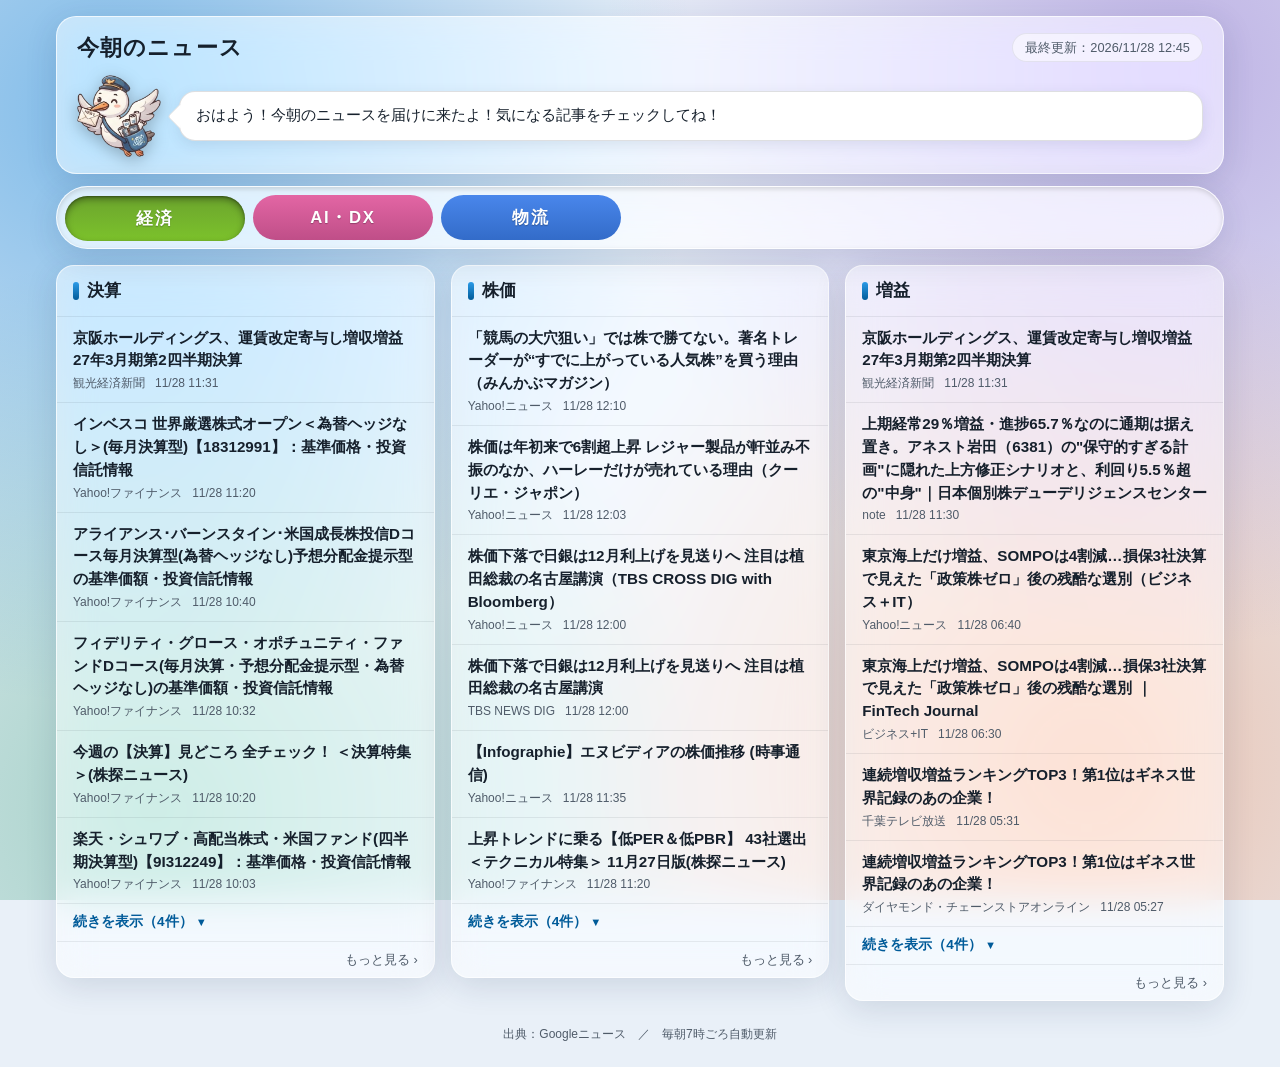
==== commit e8630fb9: "ニュースを更新 (2026-11-28 12:45)" ====
--- a/public/index.html
+++ b/public/index.html
@@ -13,7 +13,7 @@
       <div class="titles">
         <h1>今朝のニュース</h1>
       </div>
-      <p class="updated">最終更新：2026/11/27 18:11</p>
+      <p class="updated">最終更新：2026/11/28 12:45</p>
     </div>
     <div class="brand">
       <img class="character" src="character.png" alt="" width="286" height="281">
@@ -37,22 +37,22 @@
 <input type="radio" name="tabs" id="tab2" class="tab-radio">
 <nav class="tab-bar"><div class="inner"><label for="tab0" class="tab" style="--tab-color: #7cc22b">経済</label><label for="tab1" class="tab" style="--tab-color: #e0559a">AI・DX</label><label for="tab2" class="tab" style="--tab-color: #3579e9">物流</label></div></nav>
 <main class="grid panel" id="panel-tab0">
-<section class="card"><h2 class="card-title">決算</h2><ul class="news-list"><li><a href="https://news.google.com/rss/articles/CBMibEFVX3lxTFBfcER6SWlxTm1pSnZvZ0p1dWhlYVpEWnR1WENyVFBjOG9nQkU3VkpsUG5NRXZvRmR0UTJYUC11MllTeUU3T19xbGpkRnZXN0JEamM1LXFXTU9UenQ4Szlzd0Vma0g0Zk5BcFJUZQ?oc=5" target="_blank" rel="noopener"><span class="headline">決算:三菱倉庫、自社株買い最大100億円 株主還元を強化</span><span class="meta"><span class="source">日本経済新聞</span><time>11/27 17:37</time></span></a></li><li><a href="https://news.google.com/rss/articles/CBMiYEFVX3lxTFAtQzU4M0QyZ0xMWXEwcWZDeUNSbHVkMFM5TnFVZlh5dUlLdVlBRFNnbm54OGw0WXYwMDBObFZRUGlCRGJiTlFoZmlvQnNGMGlSMTdBS0d0QWNOeVlkZGo5dA?oc=5" target="_blank" rel="noopener"><span class="headline">【新光合成繊維 FY2026 Q3 決算説明会】台湾の新光合成繊維、今期前三半期の利益が倍増し39.25億台湾ドルに 1株利益も倍増 第4四半期見通しは安定維持</span><span class="meta"><span class="source">BigGo ファイナンス</span><time>11/27 17:34</time></span></a></li><li><a href="https://news.google.com/rss/articles/CBMif0FVX3lxTE1qVWFVZnVVMXdzcHcwWlY3alZZLTYtR3ctX1dMS1RPQ1RMay1jU3RuY0VqdXRYU1M2cFFqc0tyYkVIUnk4T2N3YXB5UmZwTV82MXpSYmVUWnp3b2ktbkttYXJ2cHpMUG00QVI4VE5GUms3UXZraFFHa3d6Ukc1NWc?oc=5" target="_blank" rel="noopener"><span class="headline">県議会12月定例会招集 一般会計補正予算案など20議案提案 昨年度一般会計決算も審査</span><span class="meta"><span class="source">Yahoo!ニュース</span><time>11/27 17:32</time></span></a></li><li><a href="https://news.google.com/rss/articles/CBMibEFVX3lxTE4tVUtLOXYxeWV1aUxZcTRpM0QycnEyUmZ0VHNqcXh1QUpjd1hMNUJ2RU1zQ09PaFN1N1hfUFNlUWt6akVrcWdUQ0dzNFNZYXlQVUtOY3ZlSkJNYlNwQk50M180cjJ6OF9iNEdVYw?oc=5" target="_blank" rel="noopener"><span class="headline">決算:京成配当8円積み増し 27年3月期、純利益34%増</span><span class="meta"><span class="source">日本経済新聞</span><time>11/27 17:12</time></span></a></li><li><a href="https://news.google.com/rss/articles/CBMiakFVX3lxTFBnYWprZXh4REZuLUxlSXlTNEZlVW4xMzZJSVFaZWdsZ21CaS1qeVRWRGJJLUlrQWx4WUt2M2RVRlR3WHROMEVLam9uOWg1aEU0OE5NUndLeTJ6b0JBdnJONzVVV1dvcURnQlE?oc=5" target="_blank" rel="noopener"><span class="headline">レカム[3323]：（訂正・数値データ訂正） 「2026年９月期 決算短信〔ＩＦＲＳ〕(連結)」の一部変更に関するお知らせ 2026年11月27日(適時開示) ：日経会社情報DIGITAL</span><span class="meta"><span class="source">日本経済新聞</span><time>11/27 17:10</time></span></a></li><li><a href="https://news.google.com/rss/articles/CBMiYEFVX3lxTE5fNkNlRUNoZkY5TGtZM05Bd1FNOHJwUjNLWXBEVDdGTmZpT2R2cWZtVjM3VlBBMzNLVVhvZWEtT01EZENjY2pYRkpXd0FMS1lLNmhRdlUzeVNfZmdMcXJOSA?oc=5" target="_blank" rel="noopener"><span class="headline">★本日の【サプライズ決算】速報 (11月27日)</span><span class="meta"><span class="source">株探</span><time>11/27 17:05</time></span></a></li></ul><details class="rest"><summary>続きを表示（4件）</summary><ul class="news-list"><li><a href="https://news.google.com/rss/articles/[base64]?oc=5" target="_blank" rel="noopener"><span class="headline">オープンワーク[5139]：株式会社エンヴァリスによる当社決算説明会レポート(FY26 3Q決算)公開のお知らせ 2026年11月27日(適時開示) ：日経会社情報DIGITAL</span><span class="meta"><span class="source">日本経済新聞</span><time>11/27 17:00</time></span></a></li><li><a href="https://news.google.com/rss/articles/CBMiakFVX3lxTE16NzNnZWZWY0txSG1HUTRIVHJ4WTVJdVBPSTlOQUFtT25JSGVPTVA5NWNIMXZINkc3SWFZa0tROTBvR2RIbDAxRkM1dk9FS1h6UFNUT3ZYeGZiWnVnUmFLX1FhMjBNYTczYlE?oc=5" target="_blank" rel="noopener"><span class="headline">日本管財ホールディングス[9347]：親会社等の決算に関するお知らせ 2026年11月27日(適時開示) ：日経会社情報DIGITAL</span><span class="meta"><span class="source">日本経済新聞</span><time>11/27 17:00</time></span></a></li><li><a href="https://news.google.com/rss/articles/CBMiakFVX3lxTE1PNDFyZ2R4ZkZ0X3VTRmUyLUw1elJ5Ymw3QkpGX3hUcXhBX0dzbU5ZTjRfUnluc3o3N0tIU1Zhei1LbFhsU2c1dU42TmxpYzN0MFlBY0N5NGhsNHA4ajEtM0Q4UF9vNUJIZ0E?oc=5" target="_blank" rel="noopener"><span class="headline">ジンジブ[142A]：2027年３月期第２四半期決算説明会 動画配信及び書き起こし公開のお知らせ 2026年11月27日(適時開示) ：日経会社情報DIGITAL</span><span class="meta"><span class="source">日本経済新聞</span><time>11/27 17:00</time></span></a></li><li><a href="https://news.google.com/rss/articles/CBMiS0FVX3lxTE9EMC1NaFdpaXB3LVktVUJDd050OGl6Z2h1ZFFELWh5Zm0wNWl5M01zQUw1eEh3MFkyNUk2RWlIZXZoVGt3YXFfUmFmWQ?oc=5" target="_blank" rel="noopener"><span class="headline">6割超が増益・黒字化 北陸企業の中間決算</span><span class="meta"><span class="source">47NEWS</span><time>11/27 16:45</time></span></a></li></ul></details><a class="more" href="https://news.google.com/search?q=%E6%B1%BA%E7%AE%97&amp;hl=ja&amp;gl=JP&amp;ceid=JP:ja" target="_blank" rel="noopener">もっと見る ›</a></section>
-<section class="card"><h2 class="card-title">株価</h2><ul class="news-list"><li><a href="https://news.google.com/rss/articles/[base64]?oc=5" target="_blank" rel="noopener"><span class="headline">韓国の百貨店、株価急落で高級品需要に陰り…10月から売上高の伸び鈍る</span><span class="meta"><span class="source">AFPBB News</span><time>11/27 18:08</time></span></a></li><li><a href="https://news.google.com/rss/articles/CBMibEFVX3lxTE5sV1UzbHhTZnZCcDlqamVwYk1JRkFBdVltWGJVRnBXQ0xkUFBOQWhIMG1WQjlkUkRHR0tZZlB6d2Fkc0x1cWU1TkhwMFRpY0V4MV9NTG9yam5KXzhWZWgzRXJ5M1NjS003UF9MMw?oc=5" target="_blank" rel="noopener"><span class="headline">日立株、薄れた成長ストーリー 投資家が問う「総合電機力」</span><span class="meta"><span class="source">日本経済新聞</span><time>11/27 18:07</time></span></a></li><li><a href="https://news.google.com/rss/articles/CBMihwFBVV95cUxNcFVBWWhMbGRKU1RYRjAtWVFoMzV5Z1E2eFdaRS1pNFF0Z25nZlA5eDRqOEl5NFIyaHl4YTFWZkNXVEtSbUx5VGVxR0ZlSlBxSGtFM2dfTkJCVkZvOHdHZ0RsNnc0RVJ6UVRYeURYbDV1MlFOSWtVWWlrYUxxanNNNkM0RGZwbDQ?oc=5" target="_blank" rel="noopener"><span class="headline">【アナリスト評価】ＵＡＣＪ、レーティング中立に引下げ、目標株価1,900円に引下げ（日系大手証券）(アイフィス株予報)</span><span class="meta"><span class="source">Yahoo!ファイナンス</span><time>11/27 18:03</time></span></a></li><li><a href="https://news.google.com/rss/articles/CBMibEFVX3lxTFBfcER6SWlxTm1pSnZvZ0p1dWhlYVpEWnR1WENyVFBjOG9nQkU3VkpsUG5NRXZvRmR0UTJYUC11MllTeUU3T19xbGpkRnZXN0JEamM1LXFXTU9UenQ4Szlzd0Vma0g0Zk5BcFJUZQ?oc=5" target="_blank" rel="noopener"><span class="headline">決算:三菱倉庫、自社株買い最大100億円 株主還元を強化</span><span class="meta"><span class="source">日本経済新聞</span><time>11/27 17:37</time></span></a></li><li><a href="https://news.google.com/rss/articles/CBMihwFBVV95cUxONTUwUHN5WTJjak54cXZ3a3A5V01pbkpWd2pWWlBGMUc0RjlUOHRQSmswWllYeXNDRTFzQURqVXhsNFZzaktNdTlReHlzZUxZM0YxZWNRcXNiS1J1eE9tb0wyQWFzYkRFYTJ6Qlc1cm9weUZKdF90dHhWM09ZWlBISEtZbmRtMTQ?oc=5" target="_blank" rel="noopener"><span class="headline">アルファパーチェス Research Memo：利益予想を据え置き、株価は年初来安値から持ち直し（2）(フィスコ)</span><span class="meta"><span class="source">Yahoo!ファイナンス</span><time>11/27 17:36</time></span></a></li><li><a href="https://news.google.com/rss/articles/CBMihwFBVV95cUxQNzZ3NUtlazFMV20zVnlhYnFiMTlnTGRXM1llVW4yVG0ya3NuR25jMDFLYzJ5RnNjM0xYWUF5N2lSVU8wYWUtNS1UeUlxMGRNbS1jR2F5NGRQTnNhZnJvTWRwUkdYWE1LY2drNExtcTdIcFhTUnBkaFEzRXRxR0ZNRWpZanJTWXM?oc=5" target="_blank" rel="noopener"><span class="headline">アルファパーチェス Research Memo：利益予想を据え置き、株価は年初来安値から持ち直し（1）(フィスコ)</span><span class="meta"><span class="source">Yahoo!ファイナンス</span><time>11/27 17:35</time></span></a></li></ul><details class="rest"><summary>続きを表示（4件）</summary><ul class="news-list"><li><a href="https://news.google.com/rss/articles/CBMibEFVX3lxTE1WelpvTWlocGhISlVGdVVoZVpEeTBmaEJwbGtIQ2xkMzFkZHpmeWZDWnEyWllxSko5WHBPYUQ2T2RrS1piX1ZhNU9oR0lRdUlyNlFhQkVodlpkNmxUcFpudUtJc3N1RFZ3ajBYeg?oc=5" target="_blank" rel="noopener"><span class="headline">ロンドン株、続伸で始まる 独・仏株も高い</span><span class="meta"><span class="source">日本経済新聞</span><time>11/27 17:34</time></span></a></li><li><a href="https://news.google.com/rss/articles/CBMif0FVX3lxTE92cjZpanpkU0psNmVmZWs0QWlpX2RNUVgtNG00SkhRS19ieE80TTFJd05lRG14OWtjLUs5R19UVmJTZ2R0MXVBeWhoaU4weWlpOGVPYTR3STk4b1had3J1WEpjaGxKSGN2cWdaa0ZjS0xWZGpFbkQ2bG41TnhDWHc?oc=5" target="_blank" rel="noopener"><span class="headline">3005人に聞いた「今年儲かった株ベスト50」全部見せ！ キオクシアは何位だ？【NISA応援】前編（AERA DIGITAL）</span><span class="meta"><span class="source">Yahoo!ニュース</span><time>11/27 17:30</time></span></a></li><li><a href="https://news.google.com/rss/articles/CBMibEFVX3lxTE5iZW8zTF9sY1N6ejhuWkdaRmx4bHlRZktKUkcyZ2Q2RVMzcVZSaXo1S2hsSTd5QnN6MnZIYktMdVk2Wm8wWFBkX2NLY2tpYWlaWjJiRjF3NDJWLVJqSlpZSVp1bFVDaE9QeXg3SQ?oc=5" target="_blank" rel="noopener"><span class="headline">香港株大引け 続伸、政策期待で後場に上げ幅拡大 SMIC16%高</span><span class="meta"><span class="source">日本経済新聞</span><time>11/27 17:25</time></span></a></li><li><a href="https://news.google.com/rss/articles/CBMidEFVX3lxTFBRMVR6Rk5ab0NQN0EwYnNjVnk4dVlFNEZHZnlWejdYY1RRVFBrbWE0bDRoVGdaZDYyRVBLRWNacWllenBMWFdWRXpGQ2JaaDQxSzhyakJ0TjZHaEtpTHJMSVhSVUZjWmxEdWhrVVpsTW1JRGdZ?oc=5" target="_blank" rel="noopener"><span class="headline">小鵬汽車、科技日後にモルガン・スタンレーが強気転換 目標株価70香港ドルで「オーバーウエート」維持</span><span class="meta"><span class="source">BigGo ファイナンス</span><time>11/27 17:25</time></span></a></li></ul></details><a class="more" href="https://news.google.com/search?q=%E6%A0%AA%E4%BE%A1&amp;hl=ja&amp;gl=JP&amp;ceid=JP:ja" target="_blank" rel="noopener">もっと見る ›</a></section>
-<section class="card"><h2 class="card-title">増益</h2><ul class="news-list"><li><a href="https://news.google.com/rss/articles/CBMiVEFVX3lxTE5KUEt0aTlzbFE1Q0VxZHZGT0g1R0lIYTRsTFJuUFlEczBYZTRyY3BJSWhIdjBuZlFTelRSYTN4b09UWVk3TVFLUlJEZWVkaHlPT1FoQQ?oc=5" target="_blank" rel="noopener"><span class="headline">小田急電鉄、輸送人員増など増収増益 27年3月期第2四半期決算</span><span class="meta"><span class="source">観光経済新聞</span><time>11/27 17:01</time></span></a></li><li><a href="https://news.google.com/rss/articles/CBMiRkFVX3lxTE5ycm1oTlZvekZucVdSUktwbFhKVGY4T3lEMTJ1cFFUYlMtVFB4ZHFPT3E3XzV1N2pCdThzM0ZoWm1JUWtBbFE?oc=5" target="_blank" rel="noopener"><span class="headline">ナイス、前年比で増収増益、中間期売上高は過去最高を更新 新築分譲マンション竣工引渡や徳島第2工場の本格稼働が寄与</span><span class="meta"><span class="source">みんかぶ</span><time>11/27 17:00</time></span></a></li><li><a href="https://news.google.com/rss/articles/CBMiRkFVX3lxTE4wNmdKaXN2TUVETF92dE85NVNWSkdwYUVVTWx6bDMwU1J4T0ZIYUtmM0dMYkV4QTc5Ul9oVDl2WWNkbk4wb2c?oc=5" target="_blank" rel="noopener"><span class="headline">北川鉄工所、上期は産業機械・金属素形材事業の収益改善が寄与し増収増益 通期売上高は過去最高を見込む</span><span class="meta"><span class="source">みんかぶ</span><time>11/27 17:00</time></span></a></li><li><a href="https://news.google.com/rss/articles/CBMiV0FVX3lxTE84d2F6ek9mV3NkRXotUnlFM3JFdzB3TklJWXFnUV96eVl5OTUwNE1RRUFXOTBrTkZ3TUtPLUNUbV9TTEdBN2ZBMXRudzM0UmFKMFNxdVVSSQ?oc=5" target="_blank" rel="noopener"><span class="headline">サプライズ② ｢高配当利回り｣＆｢記者強気予想｣の厳選5銘柄</span><span class="meta"><span class="source">四季報オンライン</span><time>11/27 17:00</time></span></a></li><li><a href="https://news.google.com/rss/articles/CBMiS0FVX3lxTE9EMC1NaFdpaXB3LVktVUJDd050OGl6Z2h1ZFFELWh5Zm0wNWl5M01zQUw1eEh3MFkyNUk2RWlIZXZoVGt3YXFfUmFmWQ?oc=5" target="_blank" rel="noopener"><span class="headline">6割超が増益・黒字化 北陸企業の中間決算</span><span class="meta"><span class="source">47NEWS</span><time>11/27 16:45</time></span></a></li><li><a href="https://news.google.com/rss/articles/CBMiUkFVX3lxTE41VXFXcG9iZTFfZTdiajFmenRHeldWclpMNmRhU0oxWHpsQURjUEgxZkVTdW5NZzBIelA0bndqa2g5RHdkRUphV3FPM2xIcHh3QWc?oc=5" target="_blank" rel="noopener"><span class="headline">ＤｙＤｏは続落、第３四半期営業利益２．１倍と大幅増益で着地も材料出尽くし感</span><span class="meta"><span class="source">株探</span><time>11/27 16:30</time></span></a></li></ul><details class="rest"><summary>続きを表示（4件）</summary><ul class="news-list"><li><a href="https://news.google.com/rss/articles/CBMiV0FVX3lxTFAwb3RRLUxxYVhia0hyaFJtVGJUejRhWmp1ZkI3dFE5NC1YZW9SRVlNcldsdG9iYXpfTHdURHctTjEwbEEycGZGcmlVYXYwQkNYbV9CZTBUNA?oc=5" target="_blank" rel="noopener"><span class="headline">上村工業が旺盛な需要と値上げ浸透で大幅増益へ上振れ</span><span class="meta"><span class="source">四季報オンライン</span><time>11/27 16:00</time></span></a></li><li><a href="https://news.google.com/rss/articles/CBMihwFBVV95cUxPbUhkQWdXclpXUGpoQlpxMEVtVUNST1dUY3ZJM1RGMU01STFEVk0xcHItWTdXdHhRWUIwdUMwNE1fbERWNHlkR2xIMmRyRlpEaDYwOUU3cldOOUxScnN2cmdMUldlMWhfS3VSYlR2LTNTX1IySUtGeTVLWTE5VU9oVEY1QzliQ0k?oc=5" target="_blank" rel="noopener"><span class="headline">タカショーが反発、主力事業好調で１－１０月大幅増益(ウエルスアドバイザー)</span><span class="meta"><span class="source">Yahoo!ファイナンス</span><time>11/27 15:55</time></span></a></li><li><a href="https://news.google.com/rss/articles/CBMihwFBVV95cUxOakdNd3F6eHczOWZUal8zalk5MHlpSXpXa2luaEVwYnVjdEZlbWNtUXlUVjBMckdkb3ZVSVNRTWw3azZJV1AzS0h3UjlkTzYwT0k4dHpVVkZzemFNSnZLZFA2RXU3aVF3QmZrTHI1WXc5LXdLNUVzbzRobnYxNVlhSVdfOEFZdGc?oc=5" target="_blank" rel="noopener"><span class="headline">【決算速報】京成、今期最終を一転34％増益に上方修正、配当も8円増額(株探ニュース)</span><span class="meta"><span class="source">Yahoo!ファイナンス</span><time>11/27 15:31</time></span></a></li><li><a href="https://news.google.com/rss/articles/CBMiSEFVX3lxTE1iYXBwX184bzFUM2VSb25wWTVrMXJ1UG40cFZGSG0xdGIxeGI0RzB3T3pYUUE3ZWdhNkNLTWFSZTI1QnNWb0xoVA?oc=5" target="_blank" rel="noopener"><span class="headline">YCP HD、3Q累計で増収増益、営業利益は前年比＋35％ 祖業マネジメント・サービスは3Q単独で売上が過去最高</span><span class="meta"><span class="source">みんかぶ</span><time>11/27 15:30</time></span></a></li></ul></details><a class="more" href="https://news.google.com/search?q=%E5%A2%97%E7%9B%8A&amp;hl=ja&amp;gl=JP&amp;ceid=JP:ja" target="_blank" rel="noopener">もっと見る ›</a></section>
+<section class="card"><h2 class="card-title">決算</h2><ul class="news-list"><li><a href="https://news.google.com/rss/articles/CBMiVEFVX3lxTFBINlpJcG5lYlA3bnU4eC1xaldqdjJwdl94UU1nMi1IS0hIczY2X25WMFhNSy10T0t0dFlVVDM1Q0FsbEJjaUZPMmdWXzZpak5iS3hWbg?oc=5" target="_blank" rel="noopener"><span class="headline">京阪ホールディングス、運賃改定寄与し増収増益 27年3月期第2四半期決算</span><span class="meta"><span class="source">観光経済新聞</span><time>11/28 11:31</time></span></a></li><li><a href="https://news.google.com/rss/articles/CBMiVEFVX3lxTFBDTjlOZzdQUEdTdXdtbG1meUpMcWtGZmZhdmhuYkhadW1qbURDdkpYMTB2TWF6cWYwSzdTQVlpZ0pXbzZuVl9QMnlFRlFHRC1wMTZydw?oc=5" target="_blank" rel="noopener"><span class="headline">インベスコ 世界厳選株式オープン＜為替ヘッジなし＞(毎月決算型)【18312991】：基準価格・投資信託情報</span><span class="meta"><span class="source">Yahoo!ファイナンス</span><time>11/28 11:20</time></span></a></li><li><a href="https://news.google.com/rss/articles/CBMiVEFVX3lxTE1zckZSdHVvbExXV2xBc3Qtdk51MGlVVU9UNHZWeVRPMnRTNFJ6RTlfMjByUlZ6UEc4WGhvVURYd2RIRW5Oa0hXeXVMd0xETDdqamdPZw?oc=5" target="_blank" rel="noopener"><span class="headline">アライアンス･バーンスタイン･米国成長株投信Dコース毎月決算型(為替ヘッジなし)予想分配金提示型の基準価額・投資信託情報</span><span class="meta"><span class="source">Yahoo!ファイナンス</span><time>11/28 10:40</time></span></a></li><li><a href="https://news.google.com/rss/articles/CBMiVEFVX3lxTFBmRDBqUy1NN1RvMWxlUlktYXF5c0ktZXJvQm9FS00wVDk4SlhWa0VwM280ZUdadjIzODVESVVmXzhjMzY5Y2h2cmxDT3dWVzJaWE5odg?oc=5" target="_blank" rel="noopener"><span class="headline">フィデリティ・グロース・オポチュニティ・ファンドDコース(毎月決算・予想分配金提示型・為替ヘッジなし)の基準価額・投資信託情報</span><span class="meta"><span class="source">Yahoo!ファイナンス</span><time>11/28 10:32</time></span></a></li><li><a href="https://news.google.com/rss/articles/CBMihwFBVV95cUxQVmc0Rm5SOW5ZMkxXX3BkNVJpZnZDVjRqT0JHUWhpbEFBQ3BVdTA4SDhEZjNPa3E0LU9OYWE3X3VfSTlqWUJBUEs1QWQ5NXNWdzliU0dsNUkteXR6MlIxNzFiNXJWcmtWby15UngzZnNoVnkydC1xd01PNDl5ZEVFNlJkcTdKSUk?oc=5" target="_blank" rel="noopener"><span class="headline">今週の【決算】見どころ 全チェック！ ＜決算特集＞(株探ニュース)</span><span class="meta"><span class="source">Yahoo!ファイナンス</span><time>11/28 10:20</time></span></a></li><li><a href="https://news.google.com/rss/articles/CBMiVEFVX3lxTE1Wb19jSmJMakhqVC12TVZISkRwTlZQcV9iaG5hT3kxRzFHUEs3MmgxYzlRbXZNU2hRN1BqN1JwY01GSjgtUnVSekozbnI4YkVyMzczVw?oc=5" target="_blank" rel="noopener"><span class="headline">楽天・シュワブ・高配当株式・米国ファンド(四半期決算型)【9I312249】：基準価格・投資信託情報</span><span class="meta"><span class="source">Yahoo!ファイナンス</span><time>11/28 10:03</time></span></a></li></ul><details class="rest"><summary>続きを表示（4件）</summary><ul class="news-list"><li><a href="https://news.google.com/rss/articles/[base64]?oc=5" target="_blank" rel="noopener"><span class="headline">［ベスト・バイ：Q3 2027 決算まとめ］PCが値上がりしても客は買い替えをやめない</span><span class="meta"><span class="source">Business Insider Japan</span><time>11/28 10:00</time></span></a></li><li><a href="https://news.google.com/rss/articles/CBMiYEFVX3lxTE1EVnAzc3A0MmVzSlEzWm94X3hncTlpQ2ZQekFEWXNrMGR6VzJkSkZEY3F6M19ackpCZ2RLNjdNa0cwSHgtZExPemprNEd0ZW5JZUhTazZNTmY1ZnlidDA3Wg?oc=5" target="_blank" rel="noopener"><span class="headline">来週の米主要企業決算 セールスフォース</span><span class="meta"><span class="source">株探</span><time>11/28 07:47</time></span></a></li><li><a href="https://news.google.com/rss/articles/CBMiWkFVX3lxTE1WRDljRGV6Rkp6N0ItNDdLVGdLNUZSMFpEMFlEMF9jS2E5RVdhbTJ2eUpxT1FXNWlyclBkYkg2WHRaNWNqQ2hzRlpPRlpRTVNIa2VNUUh6WUFRdw?oc=5" target="_blank" rel="noopener"><span class="headline">来週の米主要企業決算 セールスフォース</span><span class="meta"><span class="source">Moomoo</span><time>11/28 07:47</time></span></a></li><li><a href="https://news.google.com/rss/articles/CBMiSEFVX3lxTFByWlFSUHJZRTJld0JlNEFxX0RSU3EtbFExb2JjZ0FjN21GV2Fhc3Azamo5ajFXWWx1RGVJT1ZaWkcwbE14bnlEWg?oc=5" target="_blank" rel="noopener"><span class="headline">来週の中国主要企業決算 旅行予約サイト大手の携程集団</span><span class="meta"><span class="source">みんかぶ FX/為替</span><time>11/28 07:35</time></span></a></li></ul></details><a class="more" href="https://news.google.com/search?q=%E6%B1%BA%E7%AE%97&amp;hl=ja&amp;gl=JP&amp;ceid=JP:ja" target="_blank" rel="noopener">もっと見る ›</a></section>
+<section class="card"><h2 class="card-title">株価</h2><ul class="news-list"><li><a href="https://news.google.com/rss/articles/CBMif0FVX3lxTE1HdkZLb2xTaTVPaXdyWGRDSkpGV1J3MVN0UnlVZDl1VWg5Ylg1XzZEaklxQTVNdU5WSWpLejZSc1BjWW5ia1hWcEpNR1lab2RFUGY4aG94dUZLd29udE9MMFVfRUNMRnNUUFJRZGhwLWd5OGc0cWZXT3ZXM1ZXZzg?oc=5" target="_blank" rel="noopener"><span class="headline">「競馬の大穴狙い」では株で勝てない。著名トレーダーが“すでに上がっている人気株”を買う理由（みんかぶマガジン）</span><span class="meta"><span class="source">Yahoo!ニュース</span><time>11/28 12:10</time></span></a></li><li><a href="https://news.google.com/rss/articles/CBMif0FVX3lxTE93Y1Z4RUZrYmgyU2lZOGw3VGVlUmxzQ0lvVkhFcVJVUER4XzNfRFcwVW04NWFSUVJzTHVRbFBHYUwzZFVRNmNnbzB6LXZZa1VCemtoZ1MzeVl4cUUzWTM5QXB3VEhWOElvWHRuRUFuMDdRcHJfN04tWXpvZkxXV2s?oc=5" target="_blank" rel="noopener"><span class="headline">株価は年初来で6割超上昇 レジャー製品が軒並み不振のなか、ハーレーだけが売れている理由（クーリエ・ジャポン）</span><span class="meta"><span class="source">Yahoo!ニュース</span><time>11/28 12:03</time></span></a></li><li><a href="https://news.google.com/rss/articles/CBMif0FVX3lxTFA2ekpPZVRYTDR3RjFqZFhraHVnUlhWMC1NUzlIUHJRMlhMUk5pWjA5aVpJbXZKaEYydllCZWpiSkdkdHhBall1RDBvZzFUNzNPSFBtSEpUNUFhOVhIMjR0Sl9DeGxpUXZvbGtfbWQ0NkNIeExRWmxDU0toejFpbFU?oc=5" target="_blank" rel="noopener"><span class="headline">株価下落で日銀は12月利上げを見送りへ 注目は植田総裁の名古屋講演（TBS CROSS DIG with Bloomberg）</span><span class="meta"><span class="source">Yahoo!ニュース</span><time>11/28 12:00</time></span></a></li><li><a href="https://news.google.com/rss/articles/CBMidEFVX3lxTE1Ya3ZIY1JlT09xZVR5dWlLOXJZb3RRcGNIU1Z2X3l0dUFianU4XzRQc1ZISVlGLWtBMlhUS0QtNXYydFFWSDV2ZU5iRlZEY3hEeVlSRXh3U2VPdnZDSTVsQ0EwazU1ZllOYUZQYUN1U2dGOGJG?oc=5" target="_blank" rel="noopener"><span class="headline">株価下落で日銀は12月利上げを見送りへ 注目は植田総裁の名古屋講演</span><span class="meta"><span class="source">TBS NEWS DIG</span><time>11/28 12:00</time></span></a></li><li><a href="https://news.google.com/rss/articles/CBMijgFBVV95cUxQSEhvV3hoYVBCenJlYzNmNmJ2emY1aHVVQnJFZjVYMlpid05ackR5R2hCeVp1SEI4WThneTdqNE10WTFCdHk1My1LM1J2a0ZBUUFhOVNVckh3ckJ2RlJtOG94ZTVDSUFsd19sVXZFanV2UEZLWTZ4Rm1sQmM0aFV4ZlZ1amtsc0VHdldqR1FR?oc=5" target="_blank" rel="noopener"><span class="headline">【Infographie】エヌビディアの株価推移 (時事通信)</span><span class="meta"><span class="source">Yahoo!ニュース</span><time>11/28 11:35</time></span></a></li><li><a href="https://news.google.com/rss/articles/CBMihwFBVV95cUxPMklYVE1mVEpKWVFzaDEtOHZ5X2N0Z3NWOEdJcEdidHpPdEhqaUJHUU9QdXFaUzZBMlVZNWZybGFMR2JXTjlmU1pGTDhRWlBNbkVTaG9rWk02bUl2QUVtTWV0MFlFZGdVal9ZdktkYV92R3A0bEFxZjN3bXpyb2xGWWRnZjV2dzg?oc=5" target="_blank" rel="noopener"><span class="headline">上昇トレンドに乗る【低PER＆低PBR】 43社選出 ＜テクニカル特集＞ 11月27日版(株探ニュース)</span><span class="meta"><span class="source">Yahoo!ファイナンス</span><time>11/28 11:20</time></span></a></li></ul><details class="rest"><summary>続きを表示（4件）</summary><ul class="news-list"><li><a href="https://news.google.com/rss/articles/CBMiY0FVX3lxTE1PWnhJcXRZT0dDWUdtaC1Sd3JRZWhsYmk2TWI1dG9rTldBWDMweTZkd1hRemxaanhpM0JMNzZwemF6S3lIRFlNUkVVQWFHVUpXYVVMVU9HajZLY01ReVRibG1VRQ?oc=5" target="_blank" rel="noopener"><span class="headline">ドル円見通し｜なぜ159円台から大きく動かない？ S&amp;P500週間5.6％高、日米の利上げ観測【相場の現在地】2026/11/28</span><span class="meta"><span class="source">外為どっとコム</span><time>11/28 11:00</time></span></a></li><li><a href="https://news.google.com/rss/articles/CBMifEFVX3lxTE5nZURQN2dLRUZwTzVYLTNnUTFVZjlscnZwLVg0NzFsaUxYTVRaZXI1NFduRW5EUVkxY2xZamNqUURiQUtqWktoM2JyNk9TNmF4WFYyaURRWHp6ZDFPeG9CYklRRTc5NDB1UGllMTRUWXJHTzlEb3JSVDQ4aTA?oc=5" target="_blank" rel="noopener"><span class="headline">米国株価指数の週間まとめと来週の見通し</span><span class="meta"><span class="source">OANDA証券</span><time>11/28 10:40</time></span></a></li><li><a href="https://news.google.com/rss/articles/CBMihwFBVV95cUxPdUxxdk9qWW00NmEteFo0M0h3Zi1oVHhTdFpSLUN1X3BuLW9obWswd3ZxaXFrZ2xFNnZRdlJwUkJPVFhDRWREZFY2RFJuT1JKcEVUVVVaNFNUWGxpNUdCbE5DdlZ0QXRkWDdyOC1Fd09iVlNrakV3RkRGVmgtZUI5dGJaUm5LUE0?oc=5" target="_blank" rel="noopener"><span class="headline">NY主要株価－インテル、マイクロン、テスラ、アマゾン、キャタピラー、ニューモント、フリーポート・マクモランが上昇</span><span class="meta"><span class="source">Yahoo!ファイナンス</span><time>11/28 09:26</time></span></a></li><li><a href="https://news.google.com/rss/articles/CBMidEFVX3lxTE1OQ3NWR3dqMFpHdW54MXZ5bE5TelpGMG9XUVdTN0ptN1pxYUFycEpqQ21OaGFWVUdaX2t1TEx0bWZTdE1NM0lzSlV6MFptdFc0LUFlSmFnWjVyc0Y4d3FhMThndlY1M3E0cFQ5VGdZbXNqYVlL?oc=5" target="_blank" rel="noopener"><span class="headline">韓国Samsung Electronics、4万ウォンまで下落？AIバブル警告と目標株価67万ウォンの楽観論が真っ向衝突</span><span class="meta"><span class="source">BigGo ファイナンス</span><time>11/28 09:25</time></span></a></li></ul></details><a class="more" href="https://news.google.com/search?q=%E6%A0%AA%E4%BE%A1&amp;hl=ja&amp;gl=JP&amp;ceid=JP:ja" target="_blank" rel="noopener">もっと見る ›</a></section>
+<section class="card"><h2 class="card-title">増益</h2><ul class="news-list"><li><a href="https://news.google.com/rss/articles/CBMiVEFVX3lxTFBINlpJcG5lYlA3bnU4eC1xaldqdjJwdl94UU1nMi1IS0hIczY2X25WMFhNSy10T0t0dFlVVDM1Q0FsbEJjaUZPMmdWXzZpak5iS3hWbg?oc=5" target="_blank" rel="noopener"><span class="headline">京阪ホールディングス、運賃改定寄与し増収増益 27年3月期第2四半期決算</span><span class="meta"><span class="source">観光経済新聞</span><time>11/28 11:31</time></span></a></li><li><a href="https://news.google.com/rss/articles/CBMiW0FVX3lxTE1oanRCcVpPQWN5VjFnUEpNbWRCdHBCOU5jbzZWdGx1S2hIdWFQa1poLWJVTjd1ejcyclFxbkdlUkU3QXAwSkxTM2hjVHZEdDJyTlphbHh1NGR2eHM?oc=5" target="_blank" rel="noopener"><span class="headline">上期経常29％増益・進捗65.7％なのに通期は据え置き。アネスト岩田（6381）の&quot;保守的すぎる計画&quot;に隠れた上方修正シナリオと、利回り5.5％超の&quot;中身&quot;｜日本個別株デューデリジェンスセンター</span><span class="meta"><span class="source">note</span><time>11/28 11:30</time></span></a></li><li><a href="https://news.google.com/rss/articles/CBMif0FVX3lxTE1tM3Zhek5PLVBOQWl2M0VueXRHUVprVVI4VWpHV1VOQXJac05PNTNFanN5LTc1WFdzMFFWR2QtS3djWkRtU2hVM1V1WTdLcWtKaHE0NEduVkxSVFlIRDhvYnFRSkRUWThQUk0xT3RCZG5UTlVfUlhZRjZhSzRUZkE?oc=5" target="_blank" rel="noopener"><span class="headline">東京海上だけ増益、SOMPOは4割減…損保3社決算で見えた「政策株ゼロ」後の残酷な選別（ビジネス＋IT）</span><span class="meta"><span class="source">Yahoo!ニュース</span><time>11/28 06:40</time></span></a></li><li><a href="https://news.google.com/rss/articles/CBMiT0FVX3lxTE1JUktZaWpqczM3d1ZsRE9HVURJZnpiZTFjTHc3YzUxaWJQcXlyLW1XVkpRcGtxajV4VEJsbUYzR3YyTUpaMFFEQlNuN0ItakE?oc=5" target="_blank" rel="noopener"><span class="headline">東京海上だけ増益、SOMPOは4割減…損保3社決算で見えた「政策株ゼロ」後の残酷な選別 ｜FinTech Journal</span><span class="meta"><span class="source">ビジネス+IT</span><time>11/28 06:30</time></span></a></li><li><a href="https://news.google.com/rss/articles/CBMiX0FVX3lxTE8xczVlTDdUYlVMRTNHeEV4SVBYcnJ0UmJvMDNsVnpySWZoaXVEdWRSckhHNnVuVlpYNlRYeU1CU1prWFNhRS1YUjZyUnlxWHR3Z3hiSUtXbzBhQ3RiV0Rj?oc=5" target="_blank" rel="noopener"><span class="headline">連続増収増益ランキングTOP3！第1位はギネス世界記録のあの企業！</span><span class="meta"><span class="source">千葉テレビ放送</span><time>11/28 05:31</time></span></a></li><li><a href="https://news.google.com/rss/articles/[base64]?oc=5" target="_blank" rel="noopener"><span class="headline">連続増収増益ランキングTOP3！第1位はギネス世界記録のあの企業！</span><span class="meta"><span class="source">ダイヤモンド・チェーンストアオンライン</span><time>11/28 05:27</time></span></a></li></ul><details class="rest"><summary>続きを表示（4件）</summary><ul class="news-list"><li><a href="https://news.google.com/rss/articles/CBMiX0FVX3lxTFBsYTRYY09aZFE4dmt6MjNIWE1Wd3ExaWVGd096U2Q2S19EZGNobXJNWXdfdEVjOEd1bWFJa3QzaWllQWRVSXluUTgzbmJ0UTBIN1FrZV9EN2hxbGZTdTRv?oc=5" target="_blank" rel="noopener"><span class="headline">【日本郵政 FY2026 Q2 決算説明会】ゆうちょ銀が経常益5,509億円と急拡大、グループ経常益25%増の6,521億円――日本郵便の赤字388億円は構造課題として残る</span><span class="meta"><span class="source">BigGo ファイナンス</span><time>11/28 04:54</time></span></a></li><li><a href="https://news.google.com/rss/articles/CBMifEFVX3lxTE80SXRiM09FTlhpbVpaVS12Z0tVMU9aMmoxM3pQMjhhSzRLTmR6YTFSZlZiTDZuZTdDV1lnWlhKc3Z3NEJfZ05WVFI1cDZsNk1OWmplRjZSN2l1cjdfZWNxSEFjUE9vZnlpOE5yMGZnTC10NF9lNnNVT3FfYWg?oc=5" target="_blank" rel="noopener"><span class="headline">2027年3月期中間決算 会社説明会</span><span class="meta"><span class="source">BigGo ファイナンス</span><time>11/28 04:50</time></span></a></li><li><a href="https://news.google.com/rss/articles/CBMiSEFVX3lxTE1BZldMMXMzaTNQbHNyRnJoT09NaHpjUldQMC1xUnZDZGZDNTFDWGNGMkJaN2JSMk9uaTdqZGIxQy1xaG5pemUxSA?oc=5" target="_blank" rel="noopener"><span class="headline">NAA中間決算、6期連続で増収増益達成</span><span class="meta"><span class="source">航空新聞社</span><time>11/27 20:07</time></span></a></li><li><a href="https://news.google.com/rss/articles/CBMiYEFVX3lxTE1aOENjYkgwbzNEdENJQTh0VjY4RzB2bzh4QTBOeTZWZ3hKNHJGNTlWVlpLX1NyQTVES3BJTjhuZWFxdURPR0hJVERfVzN1U3NkZ0pOTzlQeElhd2t2d2RUXw?oc=5" target="_blank" rel="noopener"><span class="headline">【華経資訊企業 FY2026 Q3 決算説明会】台湾の華経、Q3 1株利益0.27台湾ドル・前三季EPS 0.88台湾ドルで過去最高、楊正寧総経理「2027年は増収増益を目指す」</span><span class="meta"><span class="source">BigGo ファイナンス</span><time>11/27 19:54</time></span></a></li></ul></details><a class="more" href="https://news.google.com/search?q=%E5%A2%97%E7%9B%8A&amp;hl=ja&amp;gl=JP&amp;ceid=JP:ja" target="_blank" rel="noopener">もっと見る ›</a></section>
 </main>
 <main class="grid panel" id="panel-tab1">
-<section class="card"><h2 class="card-title">物流 DX</h2><ul class="news-list"><li><a href="https://news.google.com/rss/articles/CBMiSkFVX3lxTE9vZzJHZERGWXZUTVktOXdIWDQzX3FNeXJJVUVmOW5pcE1CbDlCZ2wtcVM5TVpJTlpveTBQSXFxZDdGbTV3d1N4WVB3?oc=5" target="_blank" rel="noopener"><span class="headline">卸売業の受発注、64％が手入力中心でDXに遅れ</span><span class="meta"><span class="source">LOGISTICS TODAY</span><time>11/26 07:08</time></span></a></li><li><a href="https://news.google.com/rss/articles/CBMiVkFVX3lxTE9jMlNNSVlyeE4ydWlfR1ZLUUJEZ1FFN29PNGxjNS1YQzdBWDRNRUFyLWJTX3pWRVpfaU1vMlRzRGRlMHRhbDg3VmlSM2tSamdHLW5MamJR?oc=5" target="_blank" rel="noopener"><span class="headline">ヤマト運輸、AIで車両1割減、システム開発期間も半減 デジタル人材1000人の意識・行動変革とは</span><span class="meta"><span class="source">JBpress</span><time>11/26 06:00</time></span></a></li><li><a href="https://news.google.com/rss/articles/CBMibEFVX3lxTE83cERrVEdTcEY1dlZ0OHVobE5sY3NOMUdjVHo1QzBlc09vSXpCdXBOWGREOUFaRFBwa19ET0RyMUJOU2ZVcGZHdHBUNXJhZHZ3V1pmZWI3TktvM0RfLUx4NW5xVF92OTJRdVJzag?oc=5" target="_blank" rel="noopener"><span class="headline">清水建設の「建設物流DXシステム」始動</span><span class="meta"><span class="source">日経クロステック</span><time>11/26 02:00</time></span></a></li><li><a href="https://news.google.com/rss/articles/[base64]?oc=5" target="_blank" rel="noopener"><span class="headline">始動、物流DX</span><span class="meta"><span class="source">日経クロステック</span><time>11/25 16:13</time></span></a></li><li><a href="https://news.google.com/rss/articles/CBMiT0FVX3lxTE04LTN6YXltVEZJcTJYRldaOEVuamdEUnRNY2laS0UzNnV2S04wZGlqd0dKVGRyZ2Vvb2dGWHh0RHprM2MzNkZiNExCcl9maDA?oc=5" target="_blank" rel="noopener"><span class="headline">デジタル貨物仲介市場、2035年に1,060億米ドルへ拡大予測｜物流DXとAI活用が国際貨物輸送の競争構造を変革</span><span class="meta"><span class="source">Newscast.jp</span><time>11/25 11:30</time></span></a></li><li><a href="https://news.google.com/rss/articles/CBMiSkFVX3lxTE5ZZ0ZSdmJNTUtMWlZDYXAzNmlDN0xzZV9JcWZSb1hkXzhIbUJ6UE5nbzJhQURJY25HcVZTa1ExR0tjVDB0LTh2Y3p3?oc=5" target="_blank" rel="noopener"><span class="headline">物流･流通現場でDXが進まない対策会議｜12/11配信</span><span class="meta"><span class="source">LOGISTICS TODAY</span><time>11/25 07:02</time></span></a></li></ul><details class="rest"><summary>続きを表示（4件）</summary><ul class="news-list"><li><a href="https://news.google.com/rss/articles/CBMiX0FVX3lxTE5pTmNfZHo0MkF0X2VfQVJzZEdqMGo4LW5CR05oaTNkT3U2QW9mblBPN3p0MFF0MlFlVkhrVnc0UjRsdGUzYzlLNXI4clZTSXAzZjJGeFhhRC1WUklMZnhz?oc=5" target="_blank" rel="noopener"><span class="headline">行政インタビュー 〝物流危機〟の克服へ「倉庫」のＤＸ・ＧＸ促進 国土交通省 物流・自動車局 貨物流通経営戦略室長 有賀智徳 氏</span><span class="meta"><span class="source">カーゴニュースオンライン</span><time>11/24 06:00</time></span></a></li><li><a href="https://news.google.com/rss/articles/CBMiakFVX3lxTFBaWkJoTzBkY0wwa3k1OFdMTl9RTkVLbjBHem5QTFdjU21DdUkzNUpiNHNzX3dDM2ZLM182OEYwRjdldWxpZS1hU1ZMUkNoeXJ1Y3ZBelk2d0JqbzhOejNkcGNVRlg0SEZQS2c?oc=5" target="_blank" rel="noopener"><span class="headline">渡邉 健一郎：物流DXはなぜ現場で定着しないのか ｜ CTC総研 ｜ CTC</span><span class="meta"><span class="source">CTC - 伊藤忠テクノソリューションズ</span><time>11/20 18:00</time></span></a></li><li><a href="https://news.google.com/rss/articles/CBMiR0FVX3lxTFBwMzA5dnhjamMtTEduV2VYN3ZQRDZaSnZJZkFta1hjMllUOFRla1hieHNZelVsdklLS0pwZTN0Q0x5QVRZOUZF?oc=5" target="_blank" rel="noopener"><span class="headline">日本フォークリフトトラック市場、2035年に63億7,340万米ドルへ拡大予測｜物流DX・電動化・自動運転技術が変える次世代物流インフラの成長戦略</span><span class="meta"><span class="source">Newscast.jp</span><time>11/19 11:05</time></span></a></li><li><a href="https://news.google.com/rss/articles/CBMiSkFVX3lxTE5MSFMzOU1pQ3o2LWYwblA4MDNkRUJNcWRSUzNEdk1EcmtlaDVhMHlMVE5DWkVlc2lQckx4MThuMEhyLTc0T2pqQUNB?oc=5" target="_blank" rel="noopener"><span class="headline">物流DXは要望整理が鍵、シーオスが新資料</span><span class="meta"><span class="source">LOGISTICS TODAY</span><time>11/19 08:35</time></span></a></li></ul></details><a class="more" href="https://news.google.com/search?q=%E7%89%A9%E6%B5%81%20DX&amp;hl=ja&amp;gl=JP&amp;ceid=JP:ja" target="_blank" rel="noopener">もっと見る ›</a></section>
-<section class="card"><h2 class="card-title">生成AI</h2><ul class="news-list"><li><a href="https://news.google.com/rss/articles/[base64]?oc=5" target="_blank" rel="noopener"><span class="headline">ゲームの音楽や大会動画の解説に生成AI…利用者らの反発で楽曲・動画を削除</span><span class="meta"><span class="source">AFPBB News</span><time>11/27 17:58</time></span></a></li><li><a href="https://news.google.com/rss/articles/CBMiO0FVX3lxTE55VGpDMUdUT09JR3FWUklkcnVmMEs3NVlOckM2UWI4M2tPMjRXa3lpVzdnWXNySjRrSmZj?oc=5" target="_blank" rel="noopener"><span class="headline">ローソン、アバター接客を拡大。生成AIで代替せず人を採用する理由</span><span class="meta"><span class="source">Howl.Link</span><time>11/27 17:40</time></span></a></li><li><a href="https://news.google.com/rss/articles/CBMif0FVX3lxTE9pWURTVlRzajFKUVpaQXozalkwRUptd25MMUgydWpkX29JNXdJYTR5YnJCaEpWMXBFZ0xraVQwbS00Q0tpZkdoREdSVFRRZkY5dW1FbHdzOGdGU0IxYy10Q281blRfbG9DZWVUUkdEYlNBenFuTmZwZFU2Q2VKTlk?oc=5" target="_blank" rel="noopener"><span class="headline">ゲームの音楽や大会動画の解説に生成AI…利用者らの反発で楽曲・動画を削除（KOREA WAVE）</span><span class="meta"><span class="source">Yahoo!ニュース</span><time>11/27 17:33</time></span></a></li><li><a href="https://news.google.com/rss/articles/CBMiX0FVX3lxTE85dTBxV1pNV0tOVXpRWTBLMVF1NDBVczRkOVRHZUZUd1o5RWltQWlPRkJDQXhpTy1OM1FWYzFEN01pUi14Yk5UaE8wVUJ6UFpRRFFiUnQtbWFLdFhjTUdV?oc=5" target="_blank" rel="noopener"><span class="headline">人間とAIが共演するラジオ番組『ラジオ変声期』、収録ブースにはAIパペット…その理由とは？</span><span class="meta"><span class="source">AdverTimes.（アドタイ） by 宣伝会議</span><time>11/27 17:21</time></span></a></li><li><a href="https://news.google.com/rss/articles/CBMidEFVX3lxTFBJdHlxLWR3ZnBGb0liRnNlcnQyaDE4dDZPMWV0UTBoQkdScTl3dTllcDhIRmtfeEViWFdwaDlQTWJJZG1WanhmYUphS2NQSUpnUXY3a0tMNHhyMUNMSXdzQndKMTRSVTFqR1F0TnY4T2kzYzd2?oc=5" target="_blank" rel="noopener"><span class="headline">リコーと東北電力、GPUクラウド活用のAI環境検証を開始。東北・新潟の自治体・企業での実用化へ</span><span class="meta"><span class="source">AIsmiley</span><time>11/27 17:19</time></span></a></li><li><a href="https://news.google.com/rss/articles/CBMib0FVX3lxTE5wb1hXZmhJX3RiMWEzQzlhTGlnb053R3R5TU15N2lLZ3pTY01HRnJTMEs0LWFaRExUOW85d2FsTlJsbWJLaktnMmwxSm15aXNrVVFmclRsMmkwTmN1R3ZNalg2TWJYZktCRVk2aHd1RQ?oc=5" target="_blank" rel="noopener"><span class="headline">富士フイルムBIが「生成AI×電子化文書」で根拠確認を効率化する新施策を展開：製造ITニュース</span><span class="meta"><span class="source">MONOist</span><time>11/27 16:00</time></span></a></li></ul><details class="rest"><summary>続きを表示（4件）</summary><ul class="news-list"><li><a href="https://news.google.com/rss/articles/CBMiVEFVX3lxTE5iUEZaVHF0LXRpcU1SXzZYem1SQmpkU1dWRlBIWklGa2lwNTd2QUpVaUFneVZ0ajhnVEREcnlsZXk1Um5qTGNrek5sTzFpTkhLNnhCZg?oc=5" target="_blank" rel="noopener"><span class="headline">スリーシェイク所属メンバーが執筆した『AIエージェント開発ガイド――A2Aプロトコルで実現するエージェント間連携』が12月2日に発売</span><span class="meta"><span class="source">ASCII.jp</span><time>11/27 15:58</time></span></a></li><li><a href="https://news.google.com/rss/articles/CBMidkFVX3lxTE93THJwZGlUamc1UW9Ldy1IdE9xTnhxWGZYQ0cxQlBqc3JqVlkxaTBTRWVEOUdzS0t4OXdTRGNZRFVqdkNaMnVDVkprN1Zab2ltS1B0WmhSeGY4Vl9DQ2p0aFZXY3NyRVRla2YzYUNLeUVYM1RHUWc?oc=5" target="_blank" rel="noopener"><span class="headline">生成AI・ノーコードによる障がい者雇用の職域拡大と在宅就労支援の実践</span><span class="meta"><span class="source">Excite エキサイト</span><time>11/27 15:15</time></span></a></li><li><a href="https://news.google.com/rss/articles/CBMiZEFVX3lxTE1CWmtuangtaldjdzIwc0tIdjRCMDhyRDlyT2Y4UFdDRUUyTm92bDdobUJkZ3lVRWhYV1RVVnZFZEtUREZoVjBrM2VmZlEtN0JkYzMxUjVXbVlxTkNuVzRaMlFqQnI?oc=5" target="_blank" rel="noopener"><span class="headline">スタディポケットがAI議事録を提供、重要性分類の候補を教員に提示</span><span class="meta"><span class="source">こどもとIT</span><time>11/27 15:00</time></span></a></li><li><a href="https://news.google.com/rss/articles/CBMiY0FVX3lxTE5keEZ2dElHZnQzYXkxUjkxVjdLYjZuV0V5V1JPR2UwVzZzOFg5ZWttLU5pQWZWTHVGblQwRENEdVFwckR4QTNOSmo5S0c3dGlIbC1ReFF4cVJEV0J0T2gtWnp1WQ?oc=5" target="_blank" rel="noopener"><span class="headline">KDDIアイレット、自社データでDatabricksを短期検証する新サービス</span><span class="meta"><span class="source">株式会社インプレス</span><time>11/27 13:48</time></span></a></li></ul></details><a class="more" href="https://news.google.com/search?q=%E7%94%9F%E6%88%90AI%20-%E3%83%9D%E3%83%AB%E3%83%8E%20-%E5%BD%BC%E5%A5%B3%20-%E5%A4%89%E6%85%8B%20-%E3%82%A2%E3%83%80%E3%83%AB%E3%83%88%20-%E3%82%A8%E3%83%AD&amp;hl=ja&amp;gl=JP&amp;ceid=JP:ja" target="_blank" rel="noopener">もっと見る ›</a></section>
-<section class="card"><h2 class="card-title">DX推進</h2><ul class="news-list"><li><a href="https://news.google.com/rss/articles/CBMie0FVX3lxTE5Dbzdsd080TFQ3a2V5WDBKRWpyNjhnUDI2Rlg3RnlmTlo1bWZPVEpIOFRNbnFzNXNBcEk5SGM5YS1MM2JCRVNFVTRrUGIxOEJKbDBvVGR0NGdaaThyaVdZWWx2eTFjNHhRMFBUUzFMcnZrZTdPY3U4RENKbw?oc=5" target="_blank" rel="noopener"><span class="headline">脆弱性情報への対応を迅速化 ― DX推進室、AIによる対策案の作成支援を運用開始</span><span class="meta"><span class="source">ニコニコニュース</span><time>11/27 17:09</time></span></a></li><li><a href="https://news.google.com/rss/articles/[base64]?oc=5" target="_blank" rel="noopener"><span class="headline">日本電気硝子[5214]：DX 推進部の新設について 2026年11月27日(適時開示) ：日経会社情報DIGITAL</span><span class="meta"><span class="source">日本経済新聞</span><time>11/27 15:30</time></span></a></li><li><a href="https://news.google.com/rss/articles/CBMiekFVX3lxTFBuRUFHOUQ4ZDMxTjB6TG1iaEZlR1dFa0NwVGtybU9lX2hnNllhODg0T3lqUno1ZDcwSnNiUmZ1Q3JTWE1PYjR3eVpDdkxvWVFaMjNKT2lwdzFwTlQ0R1RXSjQ5RFNCTDdnUkFaNFlwNXFuMXpKSy1xZkVR?oc=5" target="_blank" rel="noopener"><span class="headline">DX推進部の新設について</span><span class="meta"><span class="source">イザ！</span><time>11/27 15:30</time></span></a></li><li><a href="https://news.google.com/rss/articles/CBMiaEFVX3lxTE1VVVR4S18yNHo1anoxMmp2Y1BkbG95dk5tdzRCTkV1cklIMVU4SFRTT2hDdVFGMmZfYURNbzZiaXZGekxzbDRuQXZwU19uRTFHMEp0SE5GNlRzUHczRjBSLTZ4bzdSU2J5?oc=5" target="_blank" rel="noopener"><span class="headline">「セキュリティ対策から始めるDX認定！AI時代のサイバーリスク徹底防衛セミナー ～会社を守り、取引先の信頼を勝ち取る実践アプローチ～」を開催します</span><span class="meta"><span class="source">ニコニコニュース</span><time>11/27 14:45</time></span></a></li><li><a href="https://news.google.com/rss/articles/CBMiX0FVX3lxTE5ER2FvU2ozZ0Q2aEVkNWcyQjR5UUhfU1I3NGIxelc4aHRONU5XUHd6NG1YQXdubld2UHNiUm1jQ2xpZU5xandFY3dIaEpQSXpHVnpSejhfR0NWOTI4ckZJ?oc=5" target="_blank" rel="noopener"><span class="headline">【12月17日開催】旭川市で「北海道自動運転セミナー」を開催します！</span><span class="meta"><span class="source">北海道のホームページ</span><time>11/26 21:47</time></span></a></li><li><a href="https://news.google.com/rss/articles/CBMiaEFVX3lxTE8zT2ZtXzU2bmJMZ1RzRmZxZG9Mak5faHlXTWtBTnIyZlhRRTVXNU5BMU1mYkFzUk5PZXdtNEZzclpHYkp4SS1Xb1RrT1NQa2k4dG16c3U0X1ZMdGZfcHhNc1l2WWNJNDNM?oc=5" target="_blank" rel="noopener"><span class="headline">【2026年12月3日（木）配信】「電話DX」をテーマにしたオンラインセミナーをディエスジャパンと共催します</span><span class="meta"><span class="source">ニコニコニュース</span><time>11/26 21:45</time></span></a></li></ul><details class="rest"><summary>続きを表示（4件）</summary><ul class="news-list"><li><a href="https://news.google.com/rss/articles/[base64]?oc=5" target="_blank" rel="noopener"><span class="headline">大崎市DX推進アクションプラン(中間案)のパブリックコメントの募集について</span><span class="meta"><span class="source">大崎市</span><time>11/25 00:06</time></span></a></li><li><a href="https://news.google.com/rss/articles/CBMiS0FVX3lxTFBfRzc1MHI1aHIwaTJTLVlOMnh5WlhYR1BXQ3R4ZTZhOFNVTG5oMzRkNmgwMDZlb1hDWXR3ZFhZeEtnUWpuSmJPazd1RQ?oc=5" target="_blank" rel="noopener"><span class="headline">県内建設業のＤＸ推進裾野広げ生産性高めたい</span><span class="meta"><span class="source">47NEWS</span><time>11/24 10:10</time></span></a></li><li><a href="https://news.google.com/rss/articles/CBMiTEFVX3lxTFA0a2ZKaUV3SFFJakZvNjE1SWdob3d0UUMxLUlheS1kUUtvZDVjQ3NoR1NDMnlSZkF1MWlUZjJKMmR6ZlQ2WHlsQzVpdVU?oc=5" target="_blank" rel="noopener"><span class="headline">孤立するDX推進からの脱却 ～そらの市 中村係長の自治体BPR【後編】～</span><span class="meta"><span class="source">ジチタイワークスWEB</span><time>11/24 08:00</time></span></a></li><li><a href="https://news.google.com/rss/articles/CBMiTEFVX3lxTE5wS0RJM21BajAxV2pnc0hnUXVvR3JsVzJFX3B3a1Q0eFctbVJlOXFIZGFqdWVZUnhuSWRVWWJXODExTjVITEdOVVFLSUE?oc=5" target="_blank" rel="noopener"><span class="headline">孤立するDX推進からの脱却 ～そらの市 中村係長の自治体BPR【前編】～</span><span class="meta"><span class="source">ジチタイワークスWEB</span><time>11/24 08:00</time></span></a></li></ul></details><a class="more" href="https://news.google.com/search?q=DX%E6%8E%A8%E9%80%B2&amp;hl=ja&amp;gl=JP&amp;ceid=JP:ja" target="_blank" rel="noopener">もっと見る ›</a></section>
-<section class="card"><h2 class="card-title">Copilot</h2><ul class="news-list"><li><a href="https://news.google.com/rss/articles/CBMiUEFVX3lxTFB5SFI5MFBaUVNFbnZIZjhURXRnZTJlNGxDUWtwdU5BSFlSTGNNb2YxNTdXb21zQ2k5ZWd3QnJfelhnVEFXR1ptNExJN2p2SmRR?oc=5" target="_blank" rel="noopener"><span class="headline">【Microsoft Copilotが「仕事の新しいOS」へ大幅進化！】チャットも自律業務も1画面に統合、競合AIより最大84％低コストな新機能群を発表</span><span class="meta"><span class="source">DXマガジン</span><time>11/27 18:02</time></span></a></li><li><a href="https://news.google.com/rss/articles/CBMif0FVX3lxTE1ReW9SX216Q01CdHd2Sk5ndnpqNUstd2FVM0VfcG5vNDFLalQ2M0dzRnh3TUFqZHpKdXJDMnNRTTdNMUo0TDNZa1VoTTh3d2lzcDNkcE5nNFM3b1AwazBoX0VGRm5ncTBna3Q0TndMc18wRkdEZjN4V0VEVnBBc0k?oc=5" target="_blank" rel="noopener"><span class="headline">業務向け「Copilot」アプリに「Office」を統合、人とエージェントが協働する「Workspaces」も【Ignite 2026】（窓の杜）</span><span class="meta"><span class="source">Yahoo!ニュース</span><time>11/27 16:09</time></span></a></li><li><a href="https://news.google.com/rss/articles/CBMib0FVX3lxTE5wb1hXZmhJX3RiMWEzQzlhTGlnb053R3R5TU15N2lLZ3pTY01HRnJTMEs0LWFaRExUOW85d2FsTlJsbWJLaktnMmwxSm15aXNrVVFmclRsMmkwTmN1R3ZNalg2TWJYZktCRVk2aHd1RQ?oc=5" target="_blank" rel="noopener"><span class="headline">富士フイルムBIが「生成AI×電子化文書」で根拠確認を効率化する新施策を展開：製造ITニュース</span><span class="meta"><span class="source">MONOist</span><time>11/27 16:00</time></span></a></li><li><a href="https://news.google.com/rss/articles/CBMiX0FVX3lxTE5VZWx4Q2JHNEpqa012djQ2VDJKTk5LWUhlQ0doUjYxYlg1TVFOelA2aVZEY1NuTnpteFN6ZlNtZWM2UTd5WTRNcEdlTVJwbmNKSk90bjRUVHdYbGx3RDB3?oc=5" target="_blank" rel="noopener"><span class="headline">業務向け「Copilot」アプリに「Office」を統合、人とエージェントが協働する「Workspaces」も【Ignite 2026】／「Home」は一般提供、自律型の「Autopilot」はFrontier向けに展開開始</span><span class="meta"><span class="source">千葉テレビ放送</span><time>11/27 15:56</time></span></a></li><li><a href="https://news.google.com/rss/articles/CBMiaEFVX3lxTE9oMHFkMk94bVdLTllKb0FXbXJGRzBiZFUwWDFESEw3S0s4ckU4eHpkdEk5enc4NWZKa09tbFktY3V0aVd5am5fQVZHNEhheUtMdHhwd3U5allZcWpVRlA3VGpwWVN0NHZs?oc=5" target="_blank" rel="noopener"><span class="headline">業務向け「Copilot」アプリに「Office」を統合、人とエージェントが協働する「Workspaces」も【Ignite 2026】</span><span class="meta"><span class="source">窓の杜</span><time>11/27 15:49</time></span></a></li><li><a href="https://news.google.com/rss/articles/CBMiTkFVX3lxTFBnT2VjTWxDelRPZnJSMjdKS083Uno3LXJTbzFuQk5NNTV1RGVHMlAyalZySUlaU1R6UGlRY1lGY1dMVmluVnoxbG5nSnc5UQ?oc=5" target="_blank" rel="noopener"><span class="headline">GitHub、Copilot code reviewの課金先が未選択なら12月30日から組織課金に</span><span class="meta"><span class="source">CodeZine</span><time>11/27 13:00</time></span></a></li></ul><details class="rest"><summary>続きを表示（4件）</summary><ul class="news-list"><li><a href="https://news.google.com/rss/articles/CBMiaEFVX3lxTE9VQW9PNTRESTRuMFNGcjB4ZW5wQ1dvMjdwcUxKN01fbU0wZS1nZFlaYVltMFJrdWxBa0JEak9sQXpCTDRPanFzbjZYdGF4UDNVXzljNkc2Y0dId2dlbVBvU3VJVEhWekUw?oc=5" target="_blank" rel="noopener"><span class="headline">『Copilotを全社に配ったのに、なぜ一部の社員しか使わないのか』というテーマのウェビナーを開催</span><span class="meta"><span class="source">ニコニコニュース</span><time>11/27 11:15</time></span></a></li><li><a href="https://news.google.com/rss/articles/CBMiakFVX3lxTE9FVFY3eGVNVENqN29Rbmt4WnE1cjduRXBzUEpQSUJocHRKM1Ryb2taaW1lcDJoQ3I5N2RqMkhCTVN1Rl8yT3gzODhoang1bHROTVZUVll6TTRDd1Z1UjhHcXdsVEJRMVZLeWc?oc=5" target="_blank" rel="noopener"><span class="headline">『Copilotを全社に配ったのに、なぜ一部の社員しか使わないのか』というテーマのウェビナーを開催</span><span class="meta"><span class="source">PR TIMES</span><time>11/27 09:00</time></span></a></li><li><a href="https://news.google.com/rss/articles/CBMiaEFVX3lxTE5ENzh0aVBacjhMTlcxY20wYjZvY2VkdWJTbW5MbVB0a0dsMUNicDZjVUlWem41clhjYjQzU1U5UWdfSGlDbTIzUkhhX094MzlCT003eW5Qc0U2c3RvOHdUOEc3X0N3U0Z2?oc=5" target="_blank" rel="noopener"><span class="headline">Engage Squared、Microsoft Japan Partner of the Yearを2年連続受賞！2026年はBusiness Transformation - Agents部門</span><span class="meta"><span class="source">ニコニコニュース</span><time>11/27 08:00</time></span></a></li><li><a href="https://news.google.com/rss/articles/CBMidEFVX3lxTFBIdV9PTnlqT3QyaWxWT2ZLaElOXzJ4YkFsd1MtLXpDVUV1bDg5R0s4WnBfQlBCYjEtTFc5bUE3SHh1U196ejNlS3hNM19FR1dpNURDRVFjeVNmR1BjYndoY0N0aGEyNUtJc2NYN1d2VGFtVmtX?oc=5" target="_blank" rel="noopener"><span class="headline">マイクロソフトのCopilot「Vision」、画面共有でAIと対話 夏から一般提供</span><span class="meta"><span class="source">BigGo ファイナンス</span><time>11/27 06:35</time></span></a></li></ul></details><a class="more" href="https://news.google.com/search?q=Copilot&amp;hl=ja&amp;gl=JP&amp;ceid=JP:ja" target="_blank" rel="noopener">もっと見る ›</a></section>
+<section class="card"><h2 class="card-title">物流 DX</h2><ul class="news-list"><li><a href="https://news.google.com/rss/articles/CBMif0FVX3lxTE9Tc0ItSUdfRGdGX0JCclJMa2FoNTVmWVQwT2NOTEhudGc4VkpteFFUdmRxYmtGX0hoa1JVMy11T1hsLUZHQzlVbkpYbEwySGpIY2VuN1Jsb294WVRHd2VnU1IyVjZxMnlSbXFSMEJHZzFmV1pESWxEazF6Z1hjc3M?oc=5" target="_blank" rel="noopener"><span class="headline">三井物産、複雑な貿易業務でどうAI活用？ 「荒くていいから作ってみる」 年間2000時間の業務を削減できたワケ</span><span class="meta"><span class="source">Yahoo!ニュース</span><time>11/27 05:30</time></span></a></li><li><a href="https://news.google.com/rss/articles/CBMiVkFVX3lxTE9jMlNNSVlyeE4ydWlfR1ZLUUJEZ1FFN29PNGxjNS1YQzdBWDRNRUFyLWJTX3pWRVpfaU1vMlRzRGRlMHRhbDg3VmlSM2tSamdHLW5MamJR?oc=5" target="_blank" rel="noopener"><span class="headline">ヤマト運輸、AIで車両1割減、システム開発期間も半減 デジタル人材1000人の意識・行動変革とは</span><span class="meta"><span class="source">JBpress</span><time>11/26 06:00</time></span></a></li><li><a href="https://news.google.com/rss/articles/CBMibEFVX3lxTE83cERrVEdTcEY1dlZ0OHVobE5sY3NOMUdjVHo1QzBlc09vSXpCdXBOWGREOUFaRFBwa19ET0RyMUJOU2ZVcGZHdHBUNXJhZHZ3V1pmZWI3TktvM0RfLUx4NW5xVF92OTJRdVJzag?oc=5" target="_blank" rel="noopener"><span class="headline">清水建設の「建設物流DXシステム」始動</span><span class="meta"><span class="source">日経クロステック</span><time>11/26 02:00</time></span></a></li><li><a href="https://news.google.com/rss/articles/[base64]?oc=5" target="_blank" rel="noopener"><span class="headline">始動、物流DX</span><span class="meta"><span class="source">日経クロステック</span><time>11/25 16:13</time></span></a></li><li><a href="https://news.google.com/rss/articles/CBMiT0FVX3lxTE04LTN6YXltVEZJcTJYRldaOEVuamdEUnRNY2laS0UzNnV2S04wZGlqd0dKVGRyZ2Vvb2dGWHh0RHprM2MzNkZiNExCcl9maDA?oc=5" target="_blank" rel="noopener"><span class="headline">デジタル貨物仲介市場、2035年に1,060億米ドルへ拡大予測｜物流DXとAI活用が国際貨物輸送の競争構造を変革</span><span class="meta"><span class="source">Newscast.jp</span><time>11/25 11:30</time></span></a></li><li><a href="https://news.google.com/rss/articles/CBMiX0FVX3lxTE5pTmNfZHo0MkF0X2VfQVJzZEdqMGo4LW5CR05oaTNkT3U2QW9mblBPN3p0MFF0MlFlVkhrVnc0UjRsdGUzYzlLNXI4clZTSXAzZjJGeFhhRC1WUklMZnhz?oc=5" target="_blank" rel="noopener"><span class="headline">行政インタビュー 〝物流危機〟の克服へ「倉庫」のＤＸ・ＧＸ促進 国土交通省 物流・自動車局 貨物流通経営戦略室長 有賀智徳 氏</span><span class="meta"><span class="source">カーゴニュースオンライン</span><time>11/24 06:00</time></span></a></li></ul><details class="rest"><summary>続きを表示（4件）</summary><ul class="news-list"><li><a href="https://news.google.com/rss/articles/CBMiakFVX3lxTFBaWkJoTzBkY0wwa3k1OFdMTl9RTkVLbjBHem5QTFdjU21DdUkzNUpiNHNzX3dDM2ZLM182OEYwRjdldWxpZS1hU1ZMUkNoeXJ1Y3ZBelk2d0JqbzhOejNkcGNVRlg0SEZQS2c?oc=5" target="_blank" rel="noopener"><span class="headline">渡邉 健一郎：物流DXはなぜ現場で定着しないのか ｜ CTC総研 ｜ CTC</span><span class="meta"><span class="source">CTC - 伊藤忠テクノソリューションズ</span><time>11/20 18:00</time></span></a></li><li><a href="https://news.google.com/rss/articles/CBMiR0FVX3lxTFBwMzA5dnhjamMtTEduV2VYN3ZQRDZaSnZJZkFta1hjMllUOFRla1hieHNZelVsdklLS0pwZTN0Q0x5QVRZOUZF?oc=5" target="_blank" rel="noopener"><span class="headline">日本フォークリフトトラック市場、2035年に63億7,340万米ドルへ拡大予測｜物流DX・電動化・自動運転技術が変える次世代物流インフラの成長戦略</span><span class="meta"><span class="source">Newscast.jp</span><time>11/19 11:05</time></span></a></li><li><a href="https://news.google.com/rss/articles/CBMiSkFVX3lxTE5MSFMzOU1pQ3o2LWYwblA4MDNkRUJNcWRSUzNEdk1EcmtlaDVhMHlMVE5DWkVlc2lQckx4MThuMEhyLTc0T2pqQUNB?oc=5" target="_blank" rel="noopener"><span class="headline">物流DXは要望整理が鍵、シーオスが新資料</span><span class="meta"><span class="source">LOGISTICS TODAY</span><time>11/19 08:35</time></span></a></li><li><a href="https://news.google.com/rss/articles/CBMiSkFVX3lxTFB0X1NGNFRVUF9tRFN0M3JSZFBmOERfam1XdndTUGxraV9yUElMMkJ3WEdzMTNIT0VIM1JEY2VnM1JPSHhDWVRfLU5R?oc=5" target="_blank" rel="noopener"><span class="headline">物流DXを神戸企業と共創、エニキャリが登壇</span><span class="meta"><span class="source">LOGISTICS TODAY</span><time>11/18 17:00</time></span></a></li></ul></details><a class="more" href="https://news.google.com/search?q=%E7%89%A9%E6%B5%81%20DX&amp;hl=ja&amp;gl=JP&amp;ceid=JP:ja" target="_blank" rel="noopener">もっと見る ›</a></section>
+<section class="card"><h2 class="card-title">生成AI</h2><ul class="news-list"><li><a href="https://news.google.com/rss/articles/CBMiT0FVX3lxTE1mWWlNU2JHN3l6dHg1bHQ3WWhNZUNLekV5ZHdIWWJHYjFqbW5jbVJ2SjA0LXVoYlJHREpJc3YtaGtZS01KRmJfTlhUT09UZFE?oc=5" target="_blank" rel="noopener"><span class="headline">Sakana AIが防衛特化子会社「Sakana Defense」設立、自衛隊指揮統制AIなど体制強化</span><span class="meta"><span class="source">ビジネス+IT</span><time>11/28 11:35</time></span></a></li><li><a href="https://news.google.com/rss/articles/CBMiU0FVX3lxTE1xeW05MUxhbnZSX2NPNTM1eEZzRWdPejJpOWVkUU40RHVaRnFfMEJtU282cGRnTS1qY2hlVEJoVlVHdVhaSnNJaEdkbU5ZUkJObnVj?oc=5" target="_blank" rel="noopener"><span class="headline">生成AIが授業の話し合いを支援する「協働学習ボード」を2027年度に提供へ〜スタディポケット</span><span class="meta"><span class="source">教育家庭新聞</span><time>11/28 10:10</time></span></a></li><li><a href="https://news.google.com/rss/articles/CBMiTkFVX3lxTE83VWtndWVLTjNvNnNFOW9ZdTV5aUpCUG5DSmxrZERVVDVuVG5YR0ZERkxLMmlTc3R5T2JJMXNaOFA0T1ByV3lqTDFsUnh2QQ?oc=5" target="_blank" rel="noopener"><span class="headline">【書類作成が37分からたった3分に！】電子カルテとAIをつないで病院の事務作業を約9割カットする最新システム</span><span class="meta"><span class="source">DXマガジン</span><time>11/28 09:32</time></span></a></li><li><a href="https://news.google.com/rss/articles/CBMiakFVX3lxTE02NUtIcDZ6RWFvVDd4VGhpbGowWlhxdFh4RXpPQjJoQnhtekJiUVptdkIzeVhMQWdzZFJUUm1FUG0zeW1rVzVQcm5NdXpMUllSeG5MNFV4OGVNVk9wZ0ZrNDk0dVZKSkRVd0E?oc=5" target="_blank" rel="noopener"><span class="headline">発送ミス90%減・受注率1.2倍。生成AIほぼゼロから1年の軌跡をバンテック取締役が語る勉強会を12/23(水)新宿で開催</span><span class="meta"><span class="source">PR TIMES</span><time>11/28 09:00</time></span></a></li><li><a href="https://news.google.com/rss/articles/CBMiiAFBVV95cUxPTzlnXzFkSEdWaHh0eng5Q0RHY1RmdnZSZTFBY2R0T2F6RFdmT2xZeUt1dmNJTkptVGRRR2R1ZEpYVDZHa09hd01QT0F0V1JVMG11MHh5NzFlMmpYWE5SR3VQTlhpOEVrWktaU2JmclA0TDBtazFfNlh3SEgwVDUxUU5KQm9oQlI1?oc=5" target="_blank" rel="noopener"><span class="headline">98%が使う生成AI。Z世代が友人に言えない本音を「AIに預ける」切実な理由（Masumi｜ライター） - エキスパート</span><span class="meta"><span class="source">Yahoo!ニュース</span><time>11/28 08:05</time></span></a></li><li><a href="https://news.google.com/rss/articles/CBMiWkFVX3lxTE5VemdkclZyQ1pMNE04LWNrVmxBTy1NQ3hLQ2RKamtOck1wX0p0UXRPT3l1aG8tZTlvdHhjVmJzaTJ6MzhmMFFHaHlSZkZjYWJYdnN3ZUpWaHpFUQ?oc=5" target="_blank" rel="noopener"><span class="headline">スマート農業は「数百万円」からしか始められないのか｜北海道むかわ町、LINEと生成AIの100ha農場を訪ねて</span><span class="meta"><span class="source">note</span><time>11/28 08:00</time></span></a></li></ul><details class="rest"><summary>続きを表示（4件）</summary><ul class="news-list"><li><a href="https://news.google.com/rss/articles/CBMiiAFBVV95cUxOa3hyQzdpX1N1LXF1Rm5KUVk2TEhXMF9qYnMzSU8xdjBGOWpBVXVUcUlfR2pFMS1aa0x1cUlDaC1yT3ZOZUVMTGZkSzNZSFZ5aXJiM1o2dVhWRWUyamJFWmJkQVVZOUV2WUlUZ2I4Y0ZCRzUwbDB5WWpOYU1zYkE2cEJOb3gxYlpO?oc=5" target="_blank" rel="noopener"><span class="headline">免許証画像を7年残したタイムズカー 顧客情報を生成AIに入力するかも会社が決め利用者は分からない</span><span class="meta"><span class="source">Yahoo!ニュース</span><time>11/28 06:25</time></span></a></li><li><a href="https://news.google.com/rss/articles/CBMiaEFVX3lxTFBtYW5PdjlqdUgyMjE4akFtcWFjSmxqRFZkYTBnRHdoSjJoVThJdHEzLTB4Q2VqRy1UcFZTU3VJTkJfY1VFTVppM09HbzVpU0hrd0w5SXNYSjJ6OXpjOFVLbTNGRUtrcTBh?oc=5" target="_blank" rel="noopener"><span class="headline">法人購買者の82%がAIチャットボットから商品推奨―検索からAIへの移行データをファーストデジタルが整理</span><span class="meta"><span class="source">GameBusiness.jp</span><time>11/28 06:15</time></span></a></li><li><a href="https://news.google.com/rss/articles/CBMiVkFVX3lxTFBJd0dycDhLSUR4UDlMXzBEa0NNM3VXZEVuRWlJVmpPX2VrYkFiaUJHTnNXWF9MMnRLVmE0Y2oyUGFPbXE3dUdOZWxoT1dMVXowUkxnQ01R?oc=5" target="_blank" rel="noopener"><span class="headline">【金融業界震撼】量子コンピューターより先にAIが暗号を破る？英中央銀行が警告する金融システムの新たなリスク 【生成AI事件簿】数学の難問に挑むOpenAIやGoogle、耐量子計算機暗号への移行計画を揺さぶる新たな時間軸(1/4)</span><span class="meta"><span class="source">JBpress</span><time>11/28 06:00</time></span></a></li><li><a href="https://news.google.com/rss/articles/CBMiVkFVX3lxTFBYRUZsQTVPR1BaWHQ1RGhsR1NCNV95MzlabDQydW5xNHlSYXhfZ2VrZ3V2dlJ2TG9wVGhNcWpBQlhSc1pvUGlEUURqMmp5eVl5YmJVX1ZR?oc=5" target="_blank" rel="noopener"><span class="headline">広がるAIカンニング、韓国税理士試験で400点中397.5点「出来過ぎ」発覚…スマートグラスで巧妙化、対策イタチごっこ</span><span class="meta"><span class="source">JBpress</span><time>11/28 06:00</time></span></a></li></ul></details><a class="more" href="https://news.google.com/search?q=%E7%94%9F%E6%88%90AI%20-%E3%83%9D%E3%83%AB%E3%83%8E%20-%E5%BD%BC%E5%A5%B3%20-%E5%A4%89%E6%85%8B%20-%E3%82%A2%E3%83%80%E3%83%AB%E3%83%88%20-%E3%82%A8%E3%83%AD&amp;hl=ja&amp;gl=JP&amp;ceid=JP:ja" target="_blank" rel="noopener">もっと見る ›</a></section>
+<section class="card"><h2 class="card-title">DX推進</h2><ul class="news-list"><li><a href="https://news.google.com/rss/articles/CBMidkFVX3lxTFBjd0hQSlZxdEc0QjFhQ19XTGcxZk1WdERsMUxDUXJyWGpYbTdyQUhWc2R1V2FyMldLM1lWT3FVbkR4ajZ6X1FtU3k1bm9MS3F0elh6N3d0TlZ6blR5Z1IxNkctdlNTN3hVa3ZxZ1ppbHNBaDJvNXc?oc=5" target="_blank" rel="noopener"><span class="headline">人任せのDX→アプリ開発で「年間2億円超」削減見込み 関西電力送配電はどうやって社長・役員を“本気にさせた”のか</span><span class="meta"><span class="source">ニコニコニュース</span><time>11/28 11:09</time></span></a></li><li><a href="https://news.google.com/rss/articles/CBMiUkFVX3lxTE5LUzcyZGl2WF9BeHJ5Y1c1SUR0ME1nX3JOcWd5elR1b1hVTFpfelc3SkJzTVV1c0xlbGNnSzBZU0Z6T1BWTVdUNUpMSVNpSzhtNEE?oc=5" target="_blank" rel="noopener"><span class="headline">三菱地所とgooddaysが業務提携、既存不動産のリノベーションとDX推進で協業へ</span><span class="meta"><span class="source">liv-plus.jp</span><time>11/28 09:06</time></span></a></li><li><a href="https://news.google.com/rss/articles/CBMiSkFVX3lxTE5POV9mTmQtYWowT3V0QXhiZXhsRVhJenMtTDM3OFJwU281WXZEOGFabVFmUHBPbDdndWxMSG10NG51VGgwdW1mSkpR?oc=5" target="_blank" rel="noopener"><span class="headline">河北新報社 ビズラボ 河北経済研究所</span><span class="meta"><span class="source">河北新報オンライン</span><time>11/27 23:25</time></span></a></li><li><a href="https://news.google.com/rss/articles/CBMiW0FVX3lxTE5pZHhUN3VTZXY0MnRuWlpraDhNUEUzcWc5UFlnY3hzb2hLTlZnN3hXYTNRc3lfdHQza3dqUjd2UklFMDRRWldiWjRQaW1LWjlpNGp0elZ2RF9IYkE?oc=5" target="_blank" rel="noopener"><span class="headline">DX推進へNTT東社員を採用 利府町、副町長補佐官に就任</span><span class="meta"><span class="source">河北新報オンライン</span><time>11/27 22:10</time></span></a></li><li><a href="https://news.google.com/rss/articles/CBMiSEFVX3lxTE5aRXZuVVhRdzJNQnlYUU9aMjhjXzFPT1VWWGtOWG5hVjVKSDd3b0JWS3FFQzR0ZU1QdTB0ZV95Zm1ydWsxVnhfeg?oc=5" target="_blank" rel="noopener"><span class="headline">kubell、ビジネスチャット「Chatwork」を起点に中小企業のDX推進 AIでBPaaSの収益性改善へ</span><span class="meta"><span class="source">みんかぶ</span><time>11/27 19:00</time></span></a></li><li><a href="https://news.google.com/rss/articles/CBMiT0FVX3lxTE1DTkFwQktRWmpqcmxMWi1oVnBFT2pfSEdnUjBjMWJhTGVaakR6bDRoSFNZSjNfZmFFRzhscU0xTUhLRDh1UlQxeGpTSjdLVFE?oc=5" target="_blank" rel="noopener"><span class="headline">脆弱性情報への対応を迅速化 ― DX推進室、AIによる対策案の作成支援を運用開始</span><span class="meta"><span class="source">アットプレス</span><time>11/27 17:00</time></span></a></li></ul><details class="rest"><summary>続きを表示（4件）</summary><ul class="news-list"><li><a href="https://news.google.com/rss/articles/CBMiekFVX3lxTFBuRUFHOUQ4ZDMxTjB6TG1iaEZlR1dFa0NwVGtybU9lX2hnNllhODg0T3lqUno1ZDcwSnNiUmZ1Q3JTWE1PYjR3eVpDdkxvWVFaMjNKT2lwdzFwTlQ0R1RXSjQ5RFNCTDdnUkFaNFlwNXFuMXpKSy1xZkVR?oc=5" target="_blank" rel="noopener"><span class="headline">DX推進部の新設について</span><span class="meta"><span class="source">イザ！</span><time>11/27 15:30</time></span></a></li><li><a href="https://news.google.com/rss/articles/CBMiaEFVX3lxTE1VVVR4S18yNHo1anoxMmp2Y1BkbG95dk5tdzRCTkV1cklIMVU4SFRTT2hDdVFGMmZfYURNbzZiaXZGekxzbDRuQXZwU19uRTFHMEp0SE5GNlRzUHczRjBSLTZ4bzdSU2J5?oc=5" target="_blank" rel="noopener"><span class="headline">「セキュリティ対策から始めるDX認定！AI時代のサイバーリスク徹底防衛セミナー ～会社を守り、取引先の信頼を勝ち取る実践アプローチ～」を開催します</span><span class="meta"><span class="source">ニコニコニュース</span><time>11/27 14:45</time></span></a></li><li><a href="https://news.google.com/rss/articles/CBMiakFVX3lxTE9DVUZORGQtVjBic3A0X0ZYTm5hR3A4OWpxYjJ3ZzdlX2FaLVl5emxBZXphWnVNSmxjRDYycXctRnJhY19iOG5UWWVzZGdOb2RKZ2dndXBMNmZhVUVGcjIwYlNnc3hvLWhabHc?oc=5" target="_blank" rel="noopener"><span class="headline">自治体向け「関係人口に関する庁内実態調査」 無償提供の申込期限を12月25日（金）まで延長</span><span class="meta"><span class="source">PR TIMES</span><time>11/26 22:30</time></span></a></li><li><a href="https://news.google.com/rss/articles/CBMiX0FVX3lxTE5ER2FvU2ozZ0Q2aEVkNWcyQjR5UUhfU1I3NGIxelc4aHRONU5XUHd6NG1YQXdubld2UHNiUm1jQ2xpZU5xandFY3dIaEpQSXpHVnpSejhfR0NWOTI4ckZJ?oc=5" target="_blank" rel="noopener"><span class="headline">【12月17日開催】旭川市で「北海道自動運転セミナー」を開催します！</span><span class="meta"><span class="source">北海道のホームページ</span><time>11/26 21:47</time></span></a></li></ul></details><a class="more" href="https://news.google.com/search?q=DX%E6%8E%A8%E9%80%B2&amp;hl=ja&amp;gl=JP&amp;ceid=JP:ja" target="_blank" rel="noopener">もっと見る ›</a></section>
+<section class="card"><h2 class="card-title">Copilot</h2><ul class="news-list"><li><a href="https://news.google.com/rss/articles/CBMiaEFVX3lxTE5yd2RFcklRTE9lR2lGMFBPWjVvVzRBZGhRbGFVMms4eS1KdC11QkQxMzdRZTFLblJ1VHFGQlE5bV9pMFRTX1NJTkR3VEdTU2hkRnBLTVJmNGRqNTJlVWViZ3BDb0diN25S?oc=5" target="_blank" rel="noopener"><span class="headline">Microsoft、Windows 11向けCopilot搭載3アプリの廃止理由を説明 大量のメモリ消費</span><span class="meta"><span class="source">マイナビニュース</span><time>11/28 08:30</time></span></a></li><li><a href="https://news.google.com/rss/articles/CBMif0FVX3lxTFBncXdzOG9tZjR2aFk0TGVWVXctVFFBZDBFbExEMWYyU1JXdUVMTVZFZUk3MHJBYmtPdm1FalAxOUJXZmZCYkctTEtwOWg5M3J1ZWJ5dDN1UjlEZmhFMWpqNEN3cFltYnZIQnItdlZlbzJQNTUxSTZGaGpqY0RKSEU?oc=5" target="_blank" rel="noopener"><span class="headline">なぜ「Microsoft Copilot」は“仕事のOS”を名乗れるのか？ Ignite 2026の全容（TechTargetジャパン）</span><span class="meta"><span class="source">Yahoo!ニュース</span><time>11/28 08:30</time></span></a></li><li><a href="https://news.google.com/rss/articles/CBMiQkFVX3lxTFBtamVreHBkZmtSQnBCV193UnZLMkRrX00xYW5WQndJSEFUeHVIQW5hR19KZ282ejBuM3RyOXI0WERRdw?oc=5" target="_blank" rel="noopener"><span class="headline">「数週間ではなく数時間で」――Copilotの財務スキルが25種類超に、先行7日で4.4万回呼ばれた</span><span class="meta"><span class="source">shiritomo</span><time>11/28 07:21</time></span></a></li><li><a href="https://news.google.com/rss/articles/CBMiVkFVX3lxTE1CT0ttMEUyb0NwTXNITFNVazJDTDNZVzExUFhsTURidUE3WUFoUEJOaGFkb3N4MVkwdWtScnhzLUk5Slg0dmNFRm4yazI0a21lYk5SOXN3?oc=5" target="_blank" rel="noopener"><span class="headline">バイクが盗まれそうになったら10秒以内に電話してくる！ ？ イタリアWheeloの72g・4G SIM内蔵GPSトラッカー「Copilot」海外市販化【EICMA2026】</span><span class="meta"><span class="source">Webikeプラス</span><time>11/27 18:48</time></span></a></li><li><a href="https://news.google.com/rss/articles/CBMiUEFVX3lxTFB5SFI5MFBaUVNFbnZIZjhURXRnZTJlNGxDUWtwdU5BSFlSTGNNb2YxNTdXb21zQ2k5ZWd3QnJfelhnVEFXR1ptNExJN2p2SmRR?oc=5" target="_blank" rel="noopener"><span class="headline">【Microsoft Copilotが「仕事の新しいOS」へ大幅進化！】チャットも自律業務も1画面に統合、競合AIより最大84％低コストな新機能群を発表</span><span class="meta"><span class="source">DXマガジン</span><time>11/27 18:02</time></span></a></li><li><a href="https://news.google.com/rss/articles/CBMiekFVX3lxTE9ueTZLa1ZfOTMtUFNNNXZyRjhKSnFKbnVZNksxZFQwN0tvMnJlajIxS0Zqc2dqS0FiLTBaQmZuVHdVQkFScTBOUWFkdUpKQmpfQXlRRjYzTTBLeG90VVh6OVRtb0tqdk5zRnZMM0c0ZXlLOE90SGJaTkNB?oc=5" target="_blank" rel="noopener"><span class="headline">Microsoft Security Copilot の価格設定：SCU で何が得られるのか</span><span class="meta"><span class="source">OrcaRouter</span><time>11/27 16:10</time></span></a></li></ul><details class="rest"><summary>続きを表示（4件）</summary><ul class="news-list"><li><a href="https://news.google.com/rss/articles/CBMib0FVX3lxTE5wb1hXZmhJX3RiMWEzQzlhTGlnb053R3R5TU15N2lLZ3pTY01HRnJTMEs0LWFaRExUOW85d2FsTlJsbWJLaktnMmwxSm15aXNrVVFmclRsMmkwTmN1R3ZNalg2TWJYZktCRVk2aHd1RQ?oc=5" target="_blank" rel="noopener"><span class="headline">富士フイルムBIが「生成AI×電子化文書」で根拠確認を効率化する新施策を展開：製造ITニュース</span><span class="meta"><span class="source">MONOist</span><time>11/27 16:00</time></span></a></li><li><a href="https://news.google.com/rss/articles/CBMiX0FVX3lxTE5VZWx4Q2JHNEpqa012djQ2VDJKTk5LWUhlQ0doUjYxYlg1TVFOelA2aVZEY1NuTnpteFN6ZlNtZWM2UTd5WTRNcEdlTVJwbmNKSk90bjRUVHdYbGx3RDB3?oc=5" target="_blank" rel="noopener"><span class="headline">業務向け「Copilot」アプリに「Office」を統合、人とエージェントが協働する「Workspaces」も【Ignite 2026】／「Home」は一般提供、自律型の「Autopilot」はFrontier向けに展開開始</span><span class="meta"><span class="source">千葉テレビ放送</span><time>11/27 15:56</time></span></a></li><li><a href="https://news.google.com/rss/articles/CBMiTkFVX3lxTFBnT2VjTWxDelRPZnJSMjdKS083Uno3LXJTbzFuQk5NNTV1RGVHMlAyalZySUlaU1R6UGlRY1lGY1dMVmluVnoxbG5nSnc5UQ?oc=5" target="_blank" rel="noopener"><span class="headline">GitHub、Copilot code reviewの課金先が未選択なら12月30日から組織課金に</span><span class="meta"><span class="source">CodeZine</span><time>11/27 13:00</time></span></a></li><li><a href="https://news.google.com/rss/articles/CBMiakFVX3lxTE9FVFY3eGVNVENqN29Rbmt4WnE1cjduRXBzUEpQSUJocHRKM1Ryb2taaW1lcDJoQ3I5N2RqMkhCTVN1Rl8yT3gzODhoang1bHROTVZUVll6TTRDd1Z1UjhHcXdsVEJRMVZLeWc?oc=5" target="_blank" rel="noopener"><span class="headline">『Copilotを全社に配ったのに、なぜ一部の社員しか使わないのか』というテーマのウェビナーを開催</span><span class="meta"><span class="source">PR TIMES</span><time>11/27 09:00</time></span></a></li></ul></details><a class="more" href="https://news.google.com/search?q=Copilot&amp;hl=ja&amp;gl=JP&amp;ceid=JP:ja" target="_blank" rel="noopener">もっと見る ›</a></section>
 <section class="card"><h2 class="card-title">Power Platform</h2><ul class="news-list"><li><a href="https://news.google.com/rss/articles/CBMiakFVX3lxTFBvYndUalVTZ0dPU2k3akVPejdtamRtb01OUjJWMklYMFdmMkxYUWhyZi02MjRNOVoyRjlZVHA2UmtZSmh4dlk4X0N0Z1daTHpjYmU3N0EyYXJwU0NNVXI1RGtHZ1YwbmtialE?oc=5" target="_blank" rel="noopener"><span class="headline">インフォテック・サービス、Microsoft Power Platform活用支援サービスを新たに開始。業務プロセスの自動化と効率化を強力にサポート</span><span class="meta"><span class="source">PR TIMES</span><time>07/31 16:00</time></span></a></li><li><a href="https://news.google.com/rss/articles/CBMiZkFVX3lxTFB6cUsxaEFRM05HZ3JTWWJVYWRkajRsd0JDOURHOWlQcmdXVVdxOEd5Z3UtUDdkeWtiMzRyN002ZmdrWV9vQVktdS1LTGw3cU1Zb0FIcFlsaGVHWFJxX1E4M2hXdzFFQQ?oc=5" target="_blank" rel="noopener"><span class="headline">三井物産、生成AIとPower Platformの連携で年間約2000時間の削減を見込む</span><span class="meta"><span class="source">キーマンズネット</span><time>03/27 16:00</time></span></a></li><li><a href="https://news.google.com/rss/articles/[base64]?oc=5" target="_blank" rel="noopener"><span class="headline">AKKODiSはMicrosoft Power PlatformとCopilotを通じて、働き方を再定義し、企業カルチャーの変革を促進</span><span class="meta"><span class="source">Microsoft</span><time>01/30 17:00</time></span></a></li><li><a href="https://news.google.com/rss/articles/CBMiakFVX3lxTE1hQ1RlcjNvdW1IbDhPTExveFk2WlBJQ3BFbnIwMzdhRkludXdvdkpqSGxPTlZTZEJqdWtnWlRnQ1lhNURrc0E5VUdmdmZZQVVMazh5dmpPRXBoM3pvaDBKMDBZUVRvb3NKZ1E?oc=5" target="_blank" rel="noopener"><span class="headline">業務デジタル化を加速！「Microsoft Power Platform向け技術支援サービス」提供開始のお知らせ</span><span class="meta"><span class="source">PR TIMES</span><time>01/19 17:00</time></span></a></li><li><a href="https://news.google.com/rss/articles/CBMiggFBVV95cUxNUnhxYVU1ajd4eDMwWmQ5QW1nUS1WSE9QUzVKNU9XeWxwYzRaQ0FsbkFzSk54dkQ0UTdsT2lyV243LUlBSmllRUdtbGZFNGZTN3gzTlZPYTl4X21mdlZxSThGZTZxbWg3Y2pKVGRQUk81VTl0a3MtODAtQUhSeUxyaC13?oc=5" target="_blank" rel="noopener"><span class="headline">Power Platformを活用した高校生向けハッカソンを開催しました（県教委ニュースVol.368・369）</span><span class="meta"><span class="source">千葉県公式ホームページ</span><time>12/02 19:09</time></span></a></li><li><a href="https://news.google.com/rss/articles/[base64]?oc=5" target="_blank" rel="noopener"><span class="headline">JR西日本が、「だれかの役に立ちたい」という思いをアプリの内製開発で具現化、Power Platform ＋ 生成 AI が「社員自らが業務を変革する」ための起爆剤に</span><span class="meta"><span class="source">Microsoft</span><time>09/22 16:00</time></span></a></li></ul><details class="rest"><summary>続きを表示（4件）</summary><ul class="news-list"><li><a href="https://news.google.com/rss/articles/CBMiakFVX3lxTE9xaUtySTRTR0RYelRkZ2NscDIzUFp6VXhNQWRJOFBpMkZMZFl4V3RGSWpIY3dMU1lUVlFiOFdEU0w5ZWxpRE94RWdMdUJCVnc1blltMVZmSzZjSThZdGQwb3J0MV91TUdaRkE?oc=5" target="_blank" rel="noopener"><span class="headline">「Power Platform 業務効率化支援サービス」LPを公開</span><span class="meta"><span class="source">PR TIMES</span><time>07/17 16:00</time></span></a></li><li><a href="https://news.google.com/rss/articles/[base64]?oc=5" target="_blank" rel="noopener"><span class="headline">Azure Databricks Power Platform コネクタのご紹介：Power Apps、Power Automate、Copilot Studio 向けのリアルタイムかつガバナンスされたデータアクセス</span><span class="meta"><span class="source">Databricks</span><time>06/20 16:00</time></span></a></li><li><a href="https://news.google.com/rss/articles/CBMibEFVX3lxTE5ZdnBUY0tXclJKYXVld3Q5OHVfaXF6RGRQbHFiakVzVVBmVnhKWUNCc1oxTk9TNklsb1B2NE84cmY5ZFRTdzNsR01iQWJVV2FMR1pseEN1cS1VSTczUnk4VGVVSUg0VG1yUUV1Vg?oc=5" target="_blank" rel="noopener"><span class="headline">はじめに：『Power Platform 運用の教科書』</span><span class="meta"><span class="source">日経BOOKプラス</span><time>04/25 16:00</time></span></a></li><li><a href="https://news.google.com/rss/articles/[base64]?oc=5" target="_blank" rel="noopener"><span class="headline">スズキが 約 18,000 名分の Power Apps Premium を購入し全社展開、経営層も巻き込みながら「だれもが DX の担い手」になる企業を目指す</span><span class="meta"><span class="source">Microsoft</span><time>04/08 08:16</time></span></a></li></ul></details><a class="more" href="https://news.google.com/search?q=%22Power%20Platform%22&amp;hl=ja&amp;gl=JP&amp;ceid=JP:ja" target="_blank" rel="noopener">もっと見る ›</a></section>
-<section class="card"><h2 class="card-title">AIエージェント</h2><ul class="news-list"><li><a href="https://news.google.com/rss/articles/CBMiZEFVX3lxTE9LUmlld0I0aHpkVTJDQTJ2SHJWOWtmQTZ0Y0tjREdMNE90eWFKOUttQWY4RjNpOV9qX2NOX3BDSGVZYkZ1TGlOc3R0SXctWmxBbEZLaHJhRmtHV09hQkhOQlA5a04?oc=5" target="_blank" rel="noopener"><span class="headline">OctaneRender 2027.1 がリリース！AIエージェントでの操作、ほぼノイズなしのリアルタイムプレビューなど</span><span class="meta"><span class="source">CGinterest</span><time>11/27 17:42</time></span></a></li><li><a href="https://news.google.com/rss/articles/CBMidEFVX3lxTFBJdHlxLWR3ZnBGb0liRnNlcnQyaDE4dDZPMWV0UTBoQkdScTl3dTllcDhIRmtfeEViWFdwaDlQTWJJZG1WanhmYUphS2NQSUpnUXY3a0tMNHhyMUNMSXdzQndKMTRSVTFqR1F0TnY4T2kzYzd2?oc=5" target="_blank" rel="noopener"><span class="headline">リコーと東北電力、GPUクラウド活用のAI環境検証を開始。東北・新潟の自治体・企業での実用化へ</span><span class="meta"><span class="source">AIsmiley</span><time>11/27 17:19</time></span></a></li><li><a href="https://news.google.com/rss/articles/CBMiVkFVX3lxTE9JQ3I0V3lidHA1SzFpb1U1TzZuNUdVRXBPcUJOUENZYTJoQ1UwWEJBYjZrLVprZWU2ZnlRakdSQXNQaklWekllNFZqQjFSUFpUSE92b0pB?oc=5" target="_blank" rel="noopener"><span class="headline">GPT-6.2 Solとは？料金・性能・使い方とAstraとの違いを解説</span><span class="meta"><span class="source">AIsmiley</span><time>11/27 17:19</time></span></a></li><li><a href="https://news.google.com/rss/articles/CBMickFVX3lxTFBmZEc3ZVpCcmpzb2tPWlNOSEY3QUw5ZjZQdUQ1ODZhUnNCaUh2TGlRdzRHdWIwLUhXMzJiaUxOenpkOU0xemR0cDQyOHVLcFdLZk1MaXdDWDE3OTFRSjJibW8xZ1ZDZnFlTU5IeV94Sm0xdw?oc=5" target="_blank" rel="noopener"><span class="headline">金融データ API「ZENITH Code」が米国株に対応。AI エージェントから日米 約 1.4 万銘柄を 1 つの API・MCP で</span><span class="meta"><span class="source">Infoseek</span><time>11/27 17:15</time></span></a></li><li><a href="https://news.google.com/rss/articles/CBMifkFVX3lxTE1qaU82ZnF1ckxydmJVenAyNkZXN2VrVjJvQWRlcjBfSXdQN2hXdFp6Y3h0Z1d0MS1SZ2ZPSHhnRzVfWkh1c0M2TjVXSmpSTXpKWmtfY0lnU3dOOXE1aWpkRGhNenFyazBLX3VxTEtJZUllQ0RxcW1nYXdTUm8zQQ?oc=5" target="_blank" rel="noopener"><span class="headline">フォトショやイラレのMCP対応は「地獄の釜」だが開くべき理由。アドビが迎えるサブスク以来の転換点</span><span class="meta"><span class="source">Business Insider Japan</span><time>11/27 16:55</time></span></a></li><li><a href="https://news.google.com/rss/articles/CBMif0FVX3lxTE5oOV9CQ1NNaGVOYlZoVWhYaXFjOGpkd04wMVRRRkFKQkpTUkZkVVZkX3YxZmxCS1JLSmJQUEVscGhEazhrWjBkUGxETGpZc1RfcUl6czFsbGc0WGtQdzkxRk1sWFBoUzJfZFQ1UUQyODZfRFVtTWptVFVSS0xVNjQ?oc=5" target="_blank" rel="noopener"><span class="headline">アマダと日立、AIエージェントのPoCで効果確認 フィジカルAIの現場実装へ（MONOist）</span><span class="meta"><span class="source">Yahoo!ニュース</span><time>11/27 16:50</time></span></a></li></ul><details class="rest"><summary>続きを表示（4件）</summary><ul class="news-list"><li><a href="https://news.google.com/rss/articles/CBMiVkFVX3lxTFBLZWNLbzNGa2FzeTdrNDkxSXJIM0JxbDJ5ZkQ4MExMaVBqRlIzY1VFTEVBUjAtb1VrYTFha243TmJwQTA0MXFGRjVCbnhGQmYyVHB0X3lR?oc=5" target="_blank" rel="noopener"><span class="headline">KPMGジャパン、AIエージェントのリスクやコストを統合管理するソリューションを提供開始</span><span class="meta"><span class="source">EnterpriseZine</span><time>11/27 16:45</time></span></a></li><li><a href="https://news.google.com/rss/articles/CBMiZ0FVX3lxTE52aDFobGJTeDF3dV9iNkttLTg1UXVqSFA2R29fQjZyX20taXhoRm5VQm5XZUVpM0s1LXcwekdNSEFJX0VQWmZvMi1lbDltaU9MVVRHQnRrLUFXaEI5aDc0Y0E3aktmZGM?oc=5" target="_blank" rel="noopener"><span class="headline">Anthropicの能動型エージェント「Claude Duet」が国内でも試験提供、アプリを閉じても作業を継続</span><span class="meta"><span class="source">テクノエッジ TechnoEdge</span><time>11/27 16:40</time></span></a></li><li><a href="https://news.google.com/rss/articles/CBMia0FVX3lxTE9IM2hVYTRxOG1VMU1rQ3NZQlNGNjk0VVJzWEdGMDdrM0hpVmp5M25KTUk1Q052S0ZhYXAyNEU4RU9wMGxlc1c3a1d4QWNGMjZoMWJEQjhlVDUwdEY0SVJ6WmZnb0o2Mjdsd2xV?oc=5" target="_blank" rel="noopener"><span class="headline">AIエージェントにも開発マニュアルを ―NVIDIAエンジニア、Linux 7.5に向けて“AIエージェントスキルシリーズ”を提出</span><span class="meta"><span class="source">gihyo.jp</span><time>11/27 16:38</time></span></a></li><li><a href="https://news.google.com/rss/articles/CBMicEFVX3lxTFBNaVl6ZnR1VEF1NmhaN3kwdjczUGpBazd2R3dTaTdMSHJ6VGFwUFpPM3ZPVmNHYTdGc003N0RwQXl6b3NBcTZPUGlnT2ZveHBMR0MxMm4wT29LOTI4OUNrdFk2a3JCR1hIOENOUFhvLWs?oc=5" target="_blank" rel="noopener"><span class="headline">Cortex XSIAMとAgentiX：エージェントレイヤーが追加するもの</span><span class="meta"><span class="source">OrcaRouter</span><time>11/27 16:10</time></span></a></li></ul></details><a class="more" href="https://news.google.com/search?q=AI%E3%82%A8%E3%83%BC%E3%82%B8%E3%82%A7%E3%83%B3%E3%83%88&amp;hl=ja&amp;gl=JP&amp;ceid=JP:ja" target="_blank" rel="noopener">もっと見る ›</a></section>
+<section class="card"><h2 class="card-title">AIエージェント</h2><ul class="news-list"><li><a href="https://news.google.com/rss/articles/CBMiU0FVX3lxTE1rNWZMLXBnQkNFek9SVkoyWEFrMXJ3MVNRME9RcURyYVlFRFFXajNZaGQ1WWx6QWFjVTVNRTk4QlBodWFCM0NGM0tSUzVoS2F2QVVB?oc=5" target="_blank" rel="noopener"><span class="headline">AIは分身になれるのか？藤原ヒロシが降臨した「AIエージェント特集」</span><span class="meta"><span class="source">WWDJAPAN</span><time>11/28 12:05</time></span></a></li><li><a href="https://news.google.com/rss/articles/[base64]?oc=5" target="_blank" rel="noopener"><span class="headline">12種類のAIエージェントを検証。優秀な秘書としてメール処理から予定管理まで任せられるのはどれ？</span><span class="meta"><span class="source">ライフハッカー</span><time>11/28 12:00</time></span></a></li><li><a href="https://news.google.com/rss/articles/CBMif0FVX3lxTE1Kd1JIZm94a1hJWUdMU2ItcU0tZmdIOWdZb2l4YnhQVjNVb2JQb2lWdmxBWmZiLU9TbGJkS1ZVcnNxM016MjQ4VnpmbDRWWXZHenQtNl9JcFRDSEhRdHJ1SlM5R0JJbTNBYmJ6bEdCRFJBeVhjckZJTi00Wm9GUzQ?oc=5" target="_blank" rel="noopener"><span class="headline">AIデータセンターの供給追いつかず…SKテレコムの研究員「韓国に成長機会」（KOREA WAVE）</span><span class="meta"><span class="source">Yahoo!ニュース</span><time>11/28 11:33</time></span></a></li><li><a href="https://news.google.com/rss/articles/CBMiU0FVX3lxTE5Pa2RiMVV2QWxGUURLVVlYbC1jSnhGZDMwQ0RsY1dOdE9lMk1XZFI2ejVIdzJBXzRrdmNCTkhrVmEtLWoyeHlCYmFvY1BlcjQxb29n?oc=5" target="_blank" rel="noopener"><span class="headline">100人の経営者を指南した「すがけん」の「AIエージェントで生産性を爆上げするマル秘メソッド」 “分身”を作るキット付き</span><span class="meta"><span class="source">WWDJAPAN</span><time>11/28 11:00</time></span></a></li><li><a href="https://news.google.com/rss/articles/CBMidEFVX3lxTE9fcnEzQi04U0JFVlAwRHAtRVNnQmh0UVpxWUs1RlFZdGpoUTZhb0FESmtoaEVIZV9OZ1l4S05KeEhvMU9IX3VtVmZ5bUFaTDJjV2p5YVBsS1UtalFPanpEUnBUYXJQMUx5V2V1QkFHOEhBVDZp?oc=5" target="_blank" rel="noopener"><span class="headline">ブラックフライデー商戦のAIショッピングエージェント、取引シェア0.4%にとどまる</span><span class="meta"><span class="source">BigGo ファイナンス</span><time>11/28 10:25</time></span></a></li><li><a href="https://news.google.com/rss/articles/CBMiU0FVX3lxTE1pSVhVU2djX2llY2Q0b1hXR0haYXdHZlZ1enN1NDFQZVlXOE01TDljX0pobHRfaDBOMFc4NGVNMXhSRllNVmVhTVhkbnlfQ0hfc19Z?oc=5" target="_blank" rel="noopener"><span class="headline">Google、GmailなどへのAIエージェントのアクセスを公式MCPかCLIに 2027年2月1日から</span><span class="meta"><span class="source">innovaTopia</span><time>11/28 09:56</time></span></a></li></ul><details class="rest"><summary>続きを表示（4件）</summary><ul class="news-list"><li><a href="https://news.google.com/rss/articles/CBMiT0FVX3lxTE9RQTA1QXR0OHpmV3VKTkJPUWUzd01SeENabk8zOGVOblpUV3pNY0hpcjZpLVRHUTJzMWE3cU11cUpkTWV2NG1VSDRsNFJaTk0?oc=5" target="_blank" rel="noopener"><span class="headline">米国最大のショッピングシーズンであるブラックフライデーが訪れたが、人工知能(AI)ショッピングエージェントはまだ電子商取引市場で存在感を示せずにいる。 主要流通·サービス業者等の接近遮断と決済段階の技..</span><span class="meta"><span class="source">매일경제</span><time>11/28 09:45</time></span></a></li><li><a href="https://news.google.com/rss/articles/CBMiakFVX3lxTE81dHJBNVgxS1BvN3pkMWVsRF9sU3Rkc0lIWXl6Z21SVHNRT2FsUTlPS1RYM1hZNkpkX3ZGd2EtX2s4MGt5dmlxZ0xQeFZublF1eGlWTUY0ZkZnSjVNM19VWG1YS19YVUZiM3c?oc=5" target="_blank" rel="noopener"><span class="headline">読者への入口がウェブサイトの外へ広がる【今週のメディアニュースレターひとまとめ】11/28号</span><span class="meta"><span class="source">Media Innovation</span><time>11/28 09:00</time></span></a></li><li><a href="https://news.google.com/rss/articles/CBMiVkFVX3lxTE1jZnhhb1JHeUVUNjFObVc5Y1FvU25jMnVpblNqeHgzTUJtbnd6UXowMDNOdjF2cDRiVmprY2VsbnJibGQ1Nl9ndXV1VjNRN0FXZW1HQlB3?oc=5" target="_blank" rel="noopener"><span class="headline">ミスミ、AI対話で設計・調達を支援 新サービス「MiMA」を2027年に提供へ</span><span class="meta"><span class="source">日本ネット経済新聞</span><time>11/28 07:03</time></span></a></li><li><a href="https://news.google.com/rss/articles/CBMidEFVX3lxTE5oSnpSSFdDNG95c0VMSWZweExDaktLWldFam9hUk9qRFZ6X2ZNcG1qTHBWYmV6RVVwYmJDeHVHVGthdzBuRkIzdXVXU3hITno4TmMyRGEwZTNnZmF3dVhUWF9qc3hZRjFvWkVuUm1WX3g3S2xC?oc=5" target="_blank" rel="noopener"><span class="headline">スイス、AIエージェントによるサイバー攻撃を初確認 5件中4件で侵入成功</span><span class="meta"><span class="source">BigGo ファイナンス</span><time>11/28 06:55</time></span></a></li></ul></details><a class="more" href="https://news.google.com/search?q=AI%E3%82%A8%E3%83%BC%E3%82%B8%E3%82%A7%E3%83%B3%E3%83%88&amp;hl=ja&amp;gl=JP&amp;ceid=JP:ja" target="_blank" rel="noopener">もっと見る ›</a></section>
 </main>
 <main class="grid panel" id="panel-tab2">
-<section class="card"><h2 class="card-title">倉庫</h2><ul class="news-list"><li><a href="https://news.google.com/rss/articles/CBMif0FVX3lxTE9hbWU0aXUtLTNVSFlOTUtrUWFTN1ZMRkZKZEVNTlJ0alhzczVBd2xORmkwdmdnRjVBUjJWRG1LNlhxZUVQNExOT3poVEdFemJQUU9fUTl6RTRPS1YxdnBqaC1OZloyR3V2TmY0eEFKQmtxM0Nuc2ZPNm1Bc3ZRams?oc=5" target="_blank" rel="noopener"><span class="headline">ストーブ煙突から壁に着火か「事業所内のストーブから出火した」と従業員が119番通報、3時間後に鎮火 札幌市白石区の倉庫</span><span class="meta"><span class="source">Yahoo!ニュース</span><time>11/27 17:52</time></span></a></li><li><a href="https://news.google.com/rss/articles/CBMiZ0FVX3lxTE9lYWUtZXlDX3F2VVUxTW4zd2pvODdTU1BiVzZQZUpXMTU2dlQyaVJudjg1Z3VGUHFGeXNZVjlzN3BKRzFZdVhSN2RxZi15c21JakFPXzRFR0VBbjVyLTNBZWZuNlFadnc?oc=5" target="_blank" rel="noopener"><span class="headline">ストーブ煙突から壁に着火か「事業所内のストーブから出火した」と従業員が119番通報、3時間後に鎮火 札幌市白石区の倉庫</span><span class="meta"><span class="source">TBS NEWS DIG</span><time>11/27 17:51</time></span></a></li><li><a href="https://news.google.com/rss/articles/CBMibEFVX3lxTFBfcER6SWlxTm1pSnZvZ0p1dWhlYVpEWnR1WENyVFBjOG9nQkU3VkpsUG5NRXZvRmR0UTJYUC11MllTeUU3T19xbGpkRnZXN0JEamM1LXFXTU9UenQ4Szlzd0Vma0g0Zk5BcFJUZQ?oc=5" target="_blank" rel="noopener"><span class="headline">決算:三菱倉庫、自社株買い最大100億円 株主還元を強化</span><span class="meta"><span class="source">日本経済新聞</span><time>11/27 17:37</time></span></a></li><li><a href="https://news.google.com/rss/articles/CBMif0FVX3lxTE83VXVJdFQ1VFlaSHhpeXBzUTRYVHhHWHFkcUI4cWplMEVYYUYwSmtBczFhVGJrNmhKWm5keWJ3b2ZqV19qc0N1QWVhMUZub2pwdVIxX1ZFVGxvR09hVjVKOXhZc0xfMGw0eDZaT09vR2NUT1JsekFUZEdfd3g4cUE?oc=5" target="_blank" rel="noopener"><span class="headline">資材の上から約2メートル下に転落、67歳男性作業員が頭を強打し搬送先の病院で死亡、倉庫の中で搬出作業中 北海道苫小牧市</span><span class="meta"><span class="source">Yahoo!ニュース</span><time>11/27 16:54</time></span></a></li><li><a href="https://news.google.com/rss/articles/CBMibkFVX3lxTE8ySjRuUmFOS3pGX21KRTBSdjVQSUFSWmdBbnBVU2ZXQ0FrMUljX3BxQ1hSMDFrZlR4c1NTakZldEt6cEpJdEpSMi12cFRqdl9pQVlBRHYzUjBsbnE3UTNTVEJnenBISDJsREtwRDdn?oc=5" target="_blank" rel="noopener"><span class="headline">倉庫で作業中…畳んで重ねたコンテナバッグの上から約2メートル落下 男性（67）死亡 苫小牧市</span><span class="meta"><span class="source">au Webポータル</span><time>11/27 16:43</time></span></a></li><li><a href="https://news.google.com/rss/articles/CBMif0FVX3lxTE9hcDNFVXRFVGlPcF9tWGxDSUZ6bF9WTVMzdzR6QU9zWWZNSWFSWG41OHg2Z0RDc25OcUxmTjNBWm45dExzckhGTUNDekxrS2E3UWt5akhKWFd6cjEzZUd2MnBZSnhwMzZoMFdobmFVU3ZzOFF4V3hyb3ZhaFJSVWM?oc=5" target="_blank" rel="noopener"><span class="headline">倉庫で作業中…畳んで重ねたコンテナバッグの上から約2メートル落下 男性（67）死亡 苫小牧市</span><span class="meta"><span class="source">Yahoo!ニュース</span><time>11/27 16:41</time></span></a></li></ul><details class="rest"><summary>続きを表示（4件）</summary><ul class="news-list"><li><a href="https://news.google.com/rss/articles/CBMiVEFVX3lxTE9zSkNVVzRJdkhhZG9RM2xncEUyYzVyQkVXWEpzQVF2c2pSUlFaS2dnSDB6SDV5NVpLM0U4aUVVcy1IMUtZQllZQXNxSDFjSGs2dXdENg?oc=5" target="_blank" rel="noopener"><span class="headline">日本郵政／不正アクセスで情報漏えい、最大50件の内部番号が流出の可能性</span><span class="meta"><span class="source">物流ニュースのLNEWS</span><time>11/27 16:30</time></span></a></li><li><a href="https://news.google.com/rss/articles/CBMiX0FVX3lxTE83U1ZNOUdoT21Ock1ORUpYOTlIWkhENlFCa05PWERNSGRYVmw4MndQb3p0MmUybXdkVDJFWnZ6UDdUTU9fZ2I5bzVsSlgtbzZiSWgyMEx3Z2U2TEt5b3ZJ?oc=5" target="_blank" rel="noopener"><span class="headline">高知県大月町で民家と倉庫全焼 けが人なし</span><span class="meta"><span class="source">高知新聞</span><time>11/27 16:13</time></span></a></li><li><a href="https://news.google.com/rss/articles/CBMiWkFVX3lxTFBfMnBBbEZtaEVTNmI3NmUwVFo5Z21QWXA3RnQyaV9Xa2RCRG5FeWY2Z0N5S3laMXhDcWMxa0wyVlpVUDE5bzdHUGlGaVJ0ZzhkZ2xjTU9SSzMtZw?oc=5" target="_blank" rel="noopener"><span class="headline">「海上に立ってるツリーってなかなかない」函館・金森赤レンガ倉庫前に海に浮かぶ巨大クリスマスツリー登場</span><span class="meta"><span class="source">HTB 北海道テレビ</span><time>11/27 16:08</time></span></a></li><li><a href="https://news.google.com/rss/articles/CBMiT0FVX3lxTFBTZzBlel9HNXdPMTJiZmV3OXlBUE5NRVFlZGtKSGdvckRLbDlXUVJNTEh6dllsdFdFdUNQVVdWVnJCeFlCckpDMkotd0FTc00?oc=5" target="_blank" rel="noopener"><span class="headline">倉庫・物流用仕分けロボットの世界市場（2026年～2032年）、市場規模（ピッキングロボット、自律走行ロボット、その他）・分析レポートを発表</span><span class="meta"><span class="source">アットプレス</span><time>11/27 16:00</time></span></a></li></ul></details><a class="more" href="https://news.google.com/search?q=%E5%80%89%E5%BA%AB&amp;hl=ja&amp;gl=JP&amp;ceid=JP:ja" target="_blank" rel="noopener">もっと見る ›</a></section>
-<section class="card"><h2 class="card-title">航空貨物</h2><ul class="news-list"><li><a href="https://news.google.com/rss/articles/CBMiaEFVX3lxTE85a19QcEtsWVVOUlpZczlzdmY5eFVaNG9vLUQ4NFNvenVzckxxY21ZdFZMWmtxLUZtVk1OVXZSeFAwRXczRUlCaVA4cDdzb185a3BoZ1VZa2hOVHVaYUZJclJOdFBUdUlu?oc=5" target="_blank" rel="noopener"><span class="headline">エミレーツ航空 マラウイに救急キット2100個を寄贈 | 航空 | ニュース</span><span class="meta"><span class="source">Daily Cargo電子版</span><time>11/27 11:02</time></span></a></li><li><a href="https://news.google.com/rss/articles/CBMiaEFVX3lxTE5mVGs0TnF0WmNDUnFSOE42MVVlQllNdmltaDZIcU9QTzYtSHloQk12N1R1RTNFWGtjQU9McWhpM056aHZIZmp2YmtmTzNUN1ZsbzFJcHh0U2lhaS04X2dzeUtCajlwY0oy?oc=5" target="_blank" rel="noopener"><span class="headline">ゼネタ予測 航空貨物運賃、27年は5～10%下落へ 湾岸の輸送力回復で下期に軟化</span><span class="meta"><span class="source">Daily Cargo電子版</span><time>11/27 07:11</time></span></a></li><li><a href="https://news.google.com/rss/articles/CBMiSkFVX3lxTE1sV0dKRExyN0ZPOXdNS3k3cWQ0RmhuRzlOOVdCYU5YWndzZ3ZmSHB2Ukg5aGR0NG0yS1pvX2FSUXhpNGdTcGF3QzZR?oc=5" target="_blank" rel="noopener"><span class="headline">DPワールド、カリブ海の低温航空物流を強化</span><span class="meta"><span class="source">LOGISTICS TODAY</span><time>11/27 06:58</time></span></a></li><li><a href="https://news.google.com/rss/articles/CBMiaEFVX3lxTFAxd0RJT3pRV3lfelQ2cFZ2Q3NlY19EWVpadWhDNDk1RHVuSGNlakhHY3plY1pxWk5pWkNHbTZQdzlCa2hsWXJkdnFES3pyN1VQc0ZUYm1rYXVnM2cyU1RzdmswQkxEbmFY?oc=5" target="_blank" rel="noopener"><span class="headline">FAA、B757に胴体下部検査命令 貨物機も対象、米登録427機 | 航空 | ニュース</span><span class="meta"><span class="source">Daily Cargo電子版</span><time>11/27 06:49</time></span></a></li><li><a href="https://news.google.com/rss/articles/CBMiaEFVX3lxTE9NYjJzSy1TRGhXczNQQjJGMWpIT1NwRmRlMDNkTDJQVnc1bjQ1TWhRaEl0b3NybDl3Y3ZiSEpCWUx1WW1IQmxSSFdMQXBRYXd5YWxsQmdMbDBYYXZMbTJJVW5jX2lzSzlR?oc=5" target="_blank" rel="noopener"><span class="headline">ルフトハンザカーゴ 伊郵政の貨物便でテルアビブ向け増強 | 航空 | ニュース</span><span class="meta"><span class="source">Daily Cargo電子版</span><time>11/27 06:49</time></span></a></li><li><a href="https://news.google.com/rss/articles/CBMiaEFVX3lxTFBhM0cxN2hVRkpRbThoQXZwS0tvdEljY0QwTmptdm5UVjF2MkU1cFByZk9IdURnVHVubnphRFpNSl9NcGRqYWxjMzBiRlRZVXJTbmlKVUdtRVhiNS1uaF9meDdUMDkwdUdF?oc=5" target="_blank" rel="noopener"><span class="headline">アジア系航空会社7社＜10月＞ 中国国際、シンガポールがトンキロ2ケタ増 | 航空 | ニュース</span><span class="meta"><span class="source">Daily Cargo電子版</span><time>11/27 06:44</time></span></a></li></ul><details class="rest"><summary>続きを表示（4件）</summary><ul class="news-list"><li><a href="https://news.google.com/rss/articles/CBMiaEFVX3lxTE9Ubm54Y1hsb25rN3BPZEEzeFB4QmQ5TFlqM0laOHFZQzFaVS14eUF3Zl9DVkVQeHR5c3pJcl9iWDNMMHF1NnlmeEJ5OGVCZVRwUkFHUGN6NS1HT3l5Y19TWFhWd2kyd2xU?oc=5" target="_blank" rel="noopener"><span class="headline">【キャセイカーゴ】香港のポート・コミュニティ・システム（PCS）と航空貨物情報を先駆けて連携</span><span class="meta"><span class="source">ニコニコニュース</span><time>11/27 01:48</time></span></a></li><li><a href="https://news.google.com/rss/articles/CBMiVEFVX3lxTE5lNEkzcHRUU1FHR09JSlhQZlNSaWktUzBOa0dUQlB2M2drYzhEcUprT1VUREpFczNTV0RNR1diTzNWUlQ2SjRVaENxdGpvdG50em9qbQ?oc=5" target="_blank" rel="noopener"><span class="headline">成田国際空港／10月の国際航空貨物量は13％増、31か月連続で前年同月比増加</span><span class="meta"><span class="source">物流ニュースのLNEWS</span><time>11/26 17:33</time></span></a></li><li><a href="https://news.google.com/rss/articles/CBMiVEFVX3lxTE0wUm0yV3BUQXU5bkk3TjRCMnYzZkd2dW5ZUW5NSGFEZVktdUM3VUdPeUJ2Skt6UVB3b2RiUFRFdEdEN242azlTaXFkNUZOOXJMazAxaQ?oc=5" target="_blank" rel="noopener"><span class="headline">キャセイカーゴ／香港の港湾情報システムに参画、航空貨物の輸送状況を可視化</span><span class="meta"><span class="source">物流ニュースのLNEWS</span><time>11/26 14:38</time></span></a></li><li><a href="https://news.google.com/rss/articles/CBMiVEFVX3lxTFBIamx4S0FlSzNkY1Zua1NOa1N5ZG5qMDZuMkQyLVVVRm14TlRpcndXZGY4cFF1QkhvVWdIckNaNGZYSzB6M0I2NVFWb3hCUEt6QXBYVQ?oc=5" target="_blank" rel="noopener"><span class="headline">航空貨物運送協会／10月の国内宅配個数316万個で9.21％増</span><span class="meta"><span class="source">物流ニュースのLNEWS</span><time>11/26 14:38</time></span></a></li></ul></details><a class="more" href="https://news.google.com/search?q=%E8%88%AA%E7%A9%BA%E8%B2%A8%E7%89%A9&amp;hl=ja&amp;gl=JP&amp;ceid=JP:ja" target="_blank" rel="noopener">もっと見る ›</a></section>
-<section class="card"><h2 class="card-title">港湾</h2><ul class="news-list"><li><a href="https://news.google.com/rss/articles/[base64]?oc=5" target="_blank" rel="noopener"><span class="headline">深水港と工業地帯を結びつけることで、ブンアンは競争優位性を強化する。</span><span class="meta"><span class="source">Vietnam.vn</span><time>11/27 17:54</time></span></a></li><li><a href="https://news.google.com/rss/articles/CBMickFVX3lxTE1USUpPNThlb1hRSGdoWFlQWWd6NVZqZWhmNlk3YTlSY3drWmFRLU9DUkhXb1lsTE5obk81VTdiLVU5WlZKbWw4UU9CM09fbkl4a19hUEExYWtJeE9nVk5XTG1FUUtIX2g1X2pvWWpVdUVjQQ?oc=5" target="_blank" rel="noopener"><span class="headline">無料化した Megascans に新作、工場や港の背景を作れるアセットが追加</span><span class="meta"><span class="source">CGinterest</span><time>11/27 16:59</time></span></a></li><li><a href="https://news.google.com/rss/articles/CBMiT0FVX3lxTE1HZDNYNFFqdUhMdGxmLUxCNlVWVk9YbDM0LTFnbUg2NjQyMHRJMmFlNWNXSFZOZUtzd05wVTZJak1JV3JkMWRmYkROMEx4R2c?oc=5" target="_blank" rel="noopener"><span class="headline">タンカーと石油タンクの細部まで見える SynspectiveのSAR衛星StriXで港を読む｜渡邉英徳研究室</span><span class="meta"><span class="source">note</span><time>11/27 16:56</time></span></a></li><li><a href="https://news.google.com/rss/articles/CBMiXEFVX3lxTE5qY0ZLNGYyZHpyTWVoYy1yaXdya2gyVDgtckJZTFdmTU9sUldFbnQzRXRmYi1BWnZUYnctN18wUVNZNUp4YzJpMHhrci1OVFJWRkhpUC12aFFPZ0xn?oc=5" target="_blank" rel="noopener"><span class="headline">タイ東部レムチャバン港「ターミナルD」完成祝賀式典 積み替え比率10％目標、スマートポート化加速</span><span class="meta"><span class="source">newsclip.be</span><time>11/27 16:15</time></span></a></li><li><a href="https://news.google.com/rss/articles/CBMiX0FVX3lxTE9NRnhGSVdUMzk5dlJzY0hBQjRrY3FRNTEzQWpkaUJzMGd3WDQ1bWs3N0lMejZrcVVaN0xCU25VUTBubEFRcXcwdmZuZ0FsUTV1d1YyNmU4a1NRYUZMSGJR?oc=5" target="_blank" rel="noopener"><span class="headline">ポート・オブ・ザ・イヤー2026・下関港投票&amp;周知のお願い</span><span class="meta"><span class="source">選挙ドットコム</span><time>11/27 16:13</time></span></a></li><li><a href="https://news.google.com/rss/articles/CBMiVEFVX3lxTFB6VVk4aTlUNHJyRDJuQUNsUWpjc2FmbU1PTWRTS3RlS0t6YWZzN2gzNEYwdjBBVzJwYkNuTUZERmt4UVpUTE5ybWVBckFpbjBXbm9uSg?oc=5" target="_blank" rel="noopener"><span class="headline">川崎汽船／大井コンテナふ頭1・2号ターミナルが東京港初のCNP認証を取得</span><span class="meta"><span class="source">物流ニュースのLNEWS</span><time>11/27 15:56</time></span></a></li></ul><details class="rest"><summary>続きを表示（4件）</summary><ul class="news-list"><li><a href="https://news.google.com/rss/articles/CBMibkFVX3lxTE8xc2xieHBISVJ0MGV5eV80Nkh5S3RwdzlwMGlyRnNBWlI3Zy1uU3lSMGVMUDFKRVFqMkVrZkNpM1RUdmIzZ2g4d18tVUJVNkVaM0JzcVlERmt6alIwVjgxTlJ3cXV2c3V6ajBpLXNR?oc=5" target="_blank" rel="noopener"><span class="headline">河北新報社 ビズラボ 河北経済研究所</span><span class="meta"><span class="source">河北新報オンライン</span><time>11/27 15:29</time></span></a></li><li><a href="https://news.google.com/rss/articles/CBMiX0FVX3lxTE1yRWh0REcyUUt2b01ELWFma1U3Z254SFdiTllJVVZxdXY0VXRuT0d1M3l2bURlQ2RrTTVfdzdDNHRQQnVvdGgxblJocFRtdm53SkNsUjhwTWRKS1dfUVgw?oc=5" target="_blank" rel="noopener"><span class="headline">港湾都市・欽州、新運河を活用し海事協力を強化へ</span><span class="meta"><span class="source">千葉テレビ放送</span><time>11/27 15:26</time></span></a></li><li><a href="https://news.google.com/rss/articles/CBMiW0FVX3lxTFBRMi1USHp3WVVMamtGSjFmSGtTcktNemh4WUs3bUkzTmF1QzRqRXprQ2lROWVrUnNLWVN3akxOU1lTa3dSd0ZSM2ZjQ1BTaGdSa1hnOTc2LWJQT1E?oc=5" target="_blank" rel="noopener"><span class="headline">港湾都市・欽州、新運河を活用し海事協力を強化へ</span><span class="meta"><span class="source">下野新聞社</span><time>11/27 15:24</time></span></a></li><li><a href="https://news.google.com/rss/articles/CBMiW0FVX3lxTFBzZGVGcFR5UnV5dTR5b2IyVG1SSGFXczRDWEZ2NE9wcFhsanZfLXNTMWU4MTdGdTlPOG96Nk9GdDlIazNsX2FzWTh2VFRUWFhXSTlCaUY1eFhES3c?oc=5" target="_blank" rel="noopener"><span class="headline">港湾都市・欽州、新運河を活用し海事協力を強化へ</span><span class="meta"><span class="source">共同通信PRワイヤー</span><time>11/27 15:24</time></span></a></li></ul></details><a class="more" href="https://news.google.com/search?q=%E6%B8%AF%E6%B9%BE&amp;hl=ja&amp;gl=JP&amp;ceid=JP:ja" target="_blank" rel="noopener">もっと見る ›</a></section>
+<section class="card"><h2 class="card-title">倉庫</h2><ul class="news-list"><li><a href="https://news.google.com/rss/articles/CBMiSkFVX3lxTE9palphTF9UZTQyakpmOWtLbko5TEd6Vy1UZnJ1V05SbHRVQUdCa0NhcGh0a3VmR2REVXVtc0kwRzZhV090M3lMRFZ3?oc=5" target="_blank" rel="noopener"><span class="headline">Gaussy、ロボットと人手の作業管理を統合</span><span class="meta"><span class="source">LOGISTICS TODAY</span><time>11/28 11:03</time></span></a></li><li><a href="https://news.google.com/rss/articles/CBMibkFVX3lxTFB0UUhyX01mVGNBbFNEcnVzLTM0aUFIQVRQeFV6emVyU1RWc2MtN0lZQjRaYmpaMHNzQUozR0NhcExTVGNiSEljNXZ5S3pIaWFvRWx4REFfb1YydkRmYXBBdHRWN2tvSjRRU3lfejRB?oc=5" target="_blank" rel="noopener"><span class="headline">【門真市】ライフ門真店の向かい側に、140台ものクレーンゲームが並ぶ専門店「トレトレ倉庫大阪門真店」がオープン！11月28日からプレオープン、12月4日にグランドオープン予定です。</span><span class="meta"><span class="source">号外NET 守口・門真</span><time>11/28 07:00</time></span></a></li><li><a href="https://news.google.com/rss/articles/CBMiSkFVX3lxTFBMZjBjUHlUbzNsZEpXZUtXanVrTXc3eVMwWXpPVXZXUnNxMVlWbGJsZzlvUFZ3aWFNZWF3cDN1WkxlZ3JIYzJXeTRB?oc=5" target="_blank" rel="noopener"><span class="headline">韓国の倉庫火災対策、既存施設にも規制強化</span><span class="meta"><span class="source">LOGISTICS TODAY</span><time>11/28 06:56</time></span></a></li><li><a href="https://news.google.com/rss/articles/CBMiSkFVX3lxTE9kQTlWSnQ4aW02d1F5d2J1bXpFczlDWHdnaTdZZG9sTHR6N1Rnd085R0RNVzJwVGVUb0ZSN3B5d3REdWlwZUd3TVp3?oc=5" target="_blank" rel="noopener"><span class="headline">阪急阪神エクス、インド5拠点目の倉庫開設</span><span class="meta"><span class="source">LOGISTICS TODAY</span><time>11/28 06:56</time></span></a></li><li><a href="https://news.google.com/rss/articles/CBMiSkFVX3lxTE16VXI3WUFRR2pIU3UyV0NhREgxbTJycnhwM1RCb2VCS2hGUElSS2hEWWpxWE0xbE40VGVaNE16R3h4UlkyR3FMcVBn?oc=5" target="_blank" rel="noopener"><span class="headline">KRS海南倉庫、保税蔵置場の許可取得</span><span class="meta"><span class="source">LOGISTICS TODAY</span><time>11/28 06:56</time></span></a></li><li><a href="https://news.google.com/rss/articles/CBMiakFVX3lxTE50RUJoSUhiYWdSOWx6dXotQjFjV0syWWxfZGpCN0xRYjFNZjRvQmV4c1dxekh3aGo0UVdPVnFCcm80djF5YjEyMXJDa1Q0VDFkUUUxNFR1S3FUVXpJS2MtTWdrbmxxbmJHVWc?oc=5" target="_blank" rel="noopener"><span class="headline">ククレブ・アドバイザーズ 北海道・北広島に危険物倉庫 | ロジスティクス | ニュース</span><span class="meta"><span class="source">Daily Cargo電子版</span><time>11/28 06:28</time></span></a></li></ul><details class="rest"><summary>続きを表示（4件）</summary><ul class="news-list"><li><a href="https://news.google.com/rss/articles/CBMiakFVX3lxTE5JeXRENW40dXU4NTdJMGowUlhUbi1wMWEwV2NlcU9aTU5OUW9EMHVudW95TzJVVW1tWmlQNkczOWZhVE01Ykx0NXg2ZlVPb1B4OV90Wl9wbmlOY3k1Mkc5S2hkbTBsTGZWM1E?oc=5" target="_blank" rel="noopener"><span class="headline">三井倉庫BP、機密書類管理システム提供 | ロジスティクス | ニュース</span><span class="meta"><span class="source">Daily Cargo電子版</span><time>11/28 06:28</time></span></a></li><li><a href="https://news.google.com/rss/articles/CBMidkFVX3lxTFBudFd6MHVYNWdKRkFqblZKYkxTeVdrZGpld2UwQ3ZZM1VhOWF2ZmhBNVpEYUM4VzlKT3dDZ3ZFamM4WGVhY0ZYekdXSzJxZjkwUkNXU2d6YmtoREFnc1JoUGFsVTliX0tFWWh2WWNIZGYyakJ2Tmc?oc=5" target="_blank" rel="noopener"><span class="headline">広島：尾道の倉庫 活用法募る 来年１月１９日まで 県、民間事業者対象に ：地域ニュース</span><span class="meta"><span class="source">読売新聞</span><time>11/28 05:00</time></span></a></li><li><a href="https://news.google.com/rss/articles/CBMigwFBVV95cUxNT1paSF9iRk1mVkhZdzc0RFoyM1YzYkFzZlg0Z045dDNlbVYxRFZ2VE9VeXhYQ2o3TG10WjZxS0ltWUg2UlZWenl6dlFUQ2FvV0dZejZqMFozR0dmU1FLdnRyY0RiVjJqbnQ0cnFSaFNneXVqZ3dhZXJVa1hLUDhvRU1OTQ?oc=5" target="_blank" rel="noopener"><span class="headline">BANYU7323 想定11.36％ 寝屋川市 倉庫</span><span class="meta"><span class="source">www.rakumachi.jp</span><time>11/28 03:25</time></span></a></li><li><a href="https://news.google.com/rss/articles/CBMigwFBVV95cUxQLXdveS1ZU2cxbGxrVmtjRFZKdmJSTFlseGZUSWJoVG9qd085MnA3eU16YnpTM3Y1M1RiTmdnUXRzdTNmQmFzNVBnTUdEX0hBVjM5cS1OVmZMeVdhM2ZzUnZpZG9SOWtWWjRrWDNremg3dk9GaExha2VTLWt2M3FqakRvaw?oc=5" target="_blank" rel="noopener"><span class="headline">池上町倉庫（１）（２）</span><span class="meta"><span class="source">rakumachi.jp</span><time>11/28 02:26</time></span></a></li></ul></details><a class="more" href="https://news.google.com/search?q=%E5%80%89%E5%BA%AB&amp;hl=ja&amp;gl=JP&amp;ceid=JP:ja" target="_blank" rel="noopener">もっと見る ›</a></section>
+<section class="card"><h2 class="card-title">航空貨物</h2><ul class="news-list"><li><a href="https://news.google.com/rss/articles/CBMiaEFVX3lxTE85a19QcEtsWVVOUlpZczlzdmY5eFVaNG9vLUQ4NFNvenVzckxxY21ZdFZMWmtxLUZtVk1OVXZSeFAwRXczRUlCaVA4cDdzb185a3BoZ1VZa2hOVHVaYUZJclJOdFBUdUlu?oc=5" target="_blank" rel="noopener"><span class="headline">エミレーツ航空 マラウイに救急キット2100個を寄贈 | 航空 | ニュース</span><span class="meta"><span class="source">Daily Cargo電子版</span><time>11/28 06:28</time></span></a></li><li><a href="https://news.google.com/rss/articles/CBMiaEFVX3lxTE5mVGs0TnF0WmNDUnFSOE42MVVlQllNdmltaDZIcU9QTzYtSHloQk12N1R1RTNFWGtjQU9McWhpM056aHZIZmp2YmtmTzNUN1ZsbzFJcHh0U2lhaS04X2dzeUtCajlwY0oy?oc=5" target="_blank" rel="noopener"><span class="headline">ゼネタ予測 航空貨物運賃、27年は5～10%下落へ 湾岸の輸送力回復で下期に軟化 | 航空 | ニュース</span><span class="meta"><span class="source">Daily Cargo電子版</span><time>11/28 06:28</time></span></a></li><li><a href="https://news.google.com/rss/articles/CBMiaEFVX3lxTE9NYjJzSy1TRGhXczNQQjJGMWpIT1NwRmRlMDNkTDJQVnc1bjQ1TWhRaEl0b3NybDl3Y3ZiSEpCWUx1WW1IQmxSSFdMQXBRYXd5YWxsQmdMbDBYYXZMbTJJVW5jX2lzSzlR?oc=5" target="_blank" rel="noopener"><span class="headline">ルフトハンザカーゴ 伊郵政の貨物便でテルアビブ向け増強 | 航空 | ニュース</span><span class="meta"><span class="source">Daily Cargo電子版</span><time>11/28 06:28</time></span></a></li><li><a href="https://news.google.com/rss/articles/CBMiSkFVX3lxTE1sV0dKRExyN0ZPOXdNS3k3cWQ0RmhuRzlOOVdCYU5YWndzZ3ZmSHB2Ukg5aGR0NG0yS1pvX2FSUXhpNGdTcGF3QzZR?oc=5" target="_blank" rel="noopener"><span class="headline">DPワールド、カリブ海の低温航空物流を強化</span><span class="meta"><span class="source">LOGISTICS TODAY</span><time>11/27 06:58</time></span></a></li><li><a href="https://news.google.com/rss/articles/CBMiaEFVX3lxTFBhM0cxN2hVRkpRbThoQXZwS0tvdEljY0QwTmptdm5UVjF2MkU1cFByZk9IdURnVHVubnphRFpNSl9NcGRqYWxjMzBiRlRZVXJTbmlKVUdtRVhiNS1uaF9meDdUMDkwdUdF?oc=5" target="_blank" rel="noopener"><span class="headline">アジア系航空会社7社＜10月＞ 中国国際、シンガポールがトンキロ2ケタ増 | 航空 | ニュース</span><span class="meta"><span class="source">Daily Cargo電子版</span><time>11/27 06:44</time></span></a></li><li><a href="https://news.google.com/rss/articles/CBMiaEFVX3lxTE9Ubm54Y1hsb25rN3BPZEEzeFB4QmQ5TFlqM0laOHFZQzFaVS14eUF3Zl9DVkVQeHR5c3pJcl9iWDNMMHF1NnlmeEJ5OGVCZVRwUkFHUGN6NS1HT3l5Y19TWFhWd2kyd2xU?oc=5" target="_blank" rel="noopener"><span class="headline">【キャセイカーゴ】香港のポート・コミュニティ・システム（PCS）と航空貨物情報を先駆けて連携</span><span class="meta"><span class="source">ニコニコニュース</span><time>11/27 01:48</time></span></a></li></ul><details class="rest"><summary>続きを表示（4件）</summary><ul class="news-list"><li><a href="https://news.google.com/rss/articles/CBMiVEFVX3lxTE5lNEkzcHRUU1FHR09JSlhQZlNSaWktUzBOa0dUQlB2M2drYzhEcUprT1VUREpFczNTV0RNR1diTzNWUlQ2SjRVaENxdGpvdG50em9qbQ?oc=5" target="_blank" rel="noopener"><span class="headline">成田国際空港／10月の国際航空貨物量は13％増、31か月連続で前年同月比増加</span><span class="meta"><span class="source">物流ニュースのLNEWS</span><time>11/26 17:33</time></span></a></li><li><a href="https://news.google.com/rss/articles/CBMiVEFVX3lxTE0wUm0yV3BUQXU5bkk3TjRCMnYzZkd2dW5ZUW5NSGFEZVktdUM3VUdPeUJ2Skt6UVB3b2RiUFRFdEdEN242azlTaXFkNUZOOXJMazAxaQ?oc=5" target="_blank" rel="noopener"><span class="headline">キャセイカーゴ／香港の港湾情報システムに参画、航空貨物の輸送状況を可視化</span><span class="meta"><span class="source">物流ニュースのLNEWS</span><time>11/26 14:38</time></span></a></li><li><a href="https://news.google.com/rss/articles/CBMif0FVX3lxTFBobURyNUp2aE83bElQR3RBbW9GZW11cHM3TXNsbkdIMjJZbjBRTWR4dlppVVpXREtFNFhiUDBEZmpKeTJSRnNrdnFXZVVLS09tTlJWSDV2OUZhdm9lYmNvb3dSTW9UUFVsRVQ1TEpYRVZtVnNETXJtdWsyeUlDcmM?oc=5" target="_blank" rel="noopener"><span class="headline">世界最大の航空貨物取扱業者、ＡＩけん引の需要に鈍化の兆しなし</span><span class="meta"><span class="source">Reuters</span><time>11/26 12:35</time></span></a></li><li><a href="https://news.google.com/rss/articles/CBMiO0FVX3lxTFByNFJqcng0N0Utbjh5ZVBYLXU5Sm1MVEhsRXlZa0ZaME9GSEVWY0ZLWG11T1A3LWNtc0k4?oc=5" target="_blank" rel="noopener"><span class="headline">中国の無人貨物機、地方物流の空白狙う 自動車部品網を活用し低コスト化</span><span class="meta"><span class="source">36Kr Japan</span><time>11/26 07:32</time></span></a></li></ul></details><a class="more" href="https://news.google.com/search?q=%E8%88%AA%E7%A9%BA%E8%B2%A8%E7%89%A9&amp;hl=ja&amp;gl=JP&amp;ceid=JP:ja" target="_blank" rel="noopener">もっと見る ›</a></section>
+<section class="card"><h2 class="card-title">港湾</h2><ul class="news-list"><li><a href="https://news.google.com/rss/articles/CBMiVkFVX3lxTE0xckEtQmJnM2tZUXBoWVJrbVdnbEVLNDlQaXFYS1RUaDJuTk9NaVpzSGNyS085a2JLZHREMkNEVy1hbFpmMXZ1WnJaOEszMkZpVEx1WjNR?oc=5" target="_blank" rel="noopener"><span class="headline">米中央軍 イランの貨物船を攻撃 港湾封鎖の突破を阻止</span><span class="meta"><span class="source">KSBニュース</span><time>11/28 12:29</time></span></a></li><li><a href="https://news.google.com/rss/articles/[base64]?oc=5" target="_blank" rel="noopener"><span class="headline">米軍、イラン港湾封鎖の突破試みた船を攻撃 航行不能に</span><span class="meta"><span class="source">ｄメニューニュース</span><time>11/28 12:21</time></span></a></li><li><a href="https://news.google.com/rss/articles/CBMiiwFBVV95cUxQMlNocFFKc0J0VVBHVFp1VXVpQWx3XzUtc2ZldE1qbG1LVnZHSkMxTnU1TjVXaUUzUFdmUGFQajJnUEFqcVIwOWJBdF9JZnJPSUY3VWVVZUMtUkxxcUNaVjVhMU1vYV9UNXpkVHhqWWItdlhoOG5EYWVuc2xLbmg0WGpxRU1pY2lSXzIw?oc=5" target="_blank" rel="noopener"><span class="headline">海上封鎖を巡り、米イラン間の緊張が高まっている。</span><span class="meta"><span class="source">Vietnam.vn</span><time>11/28 12:15</time></span></a></li><li><a href="https://news.google.com/rss/articles/CBMif0FVX3lxTE1BM0gxX3FvTUN2XzJYVU5VLWtvbVpBQzZoSDVwbjBJMDJCZWcxNlVqWF9fam1XcUw3M0dXYVMzOU1TVkhLQkJtQld2NGg1SkhLWjMxcXRURmQ4LU1KZ1JtcTFDcllKWjBUZU0zVy1aSl9RSUl5emFWbkh5RG81U0k?oc=5" target="_blank" rel="noopener"><span class="headline">特定利用空港・港湾 新たに11施設指定受け入れ 鹿児島県と伊仙町（朝日新聞）</span><span class="meta"><span class="source">Yahoo!ニュース</span><time>11/28 11:30</time></span></a></li><li><a href="https://news.google.com/rss/articles/CBMiSkFVX3lxTE96cGRGVUpSYUFkeVRRTmtfeWU0VDNobWc0QUQwallTQndKZVI1RGFta3ZQUklwRzJLOVpOWlNaSGZ2VDhJTHNLTXZB?oc=5" target="_blank" rel="noopener"><span class="headline">横浜港と豪メルボルン港、貿易協力港提携40周年 パシフィコ横浜で記念式典を開催</span><span class="meta"><span class="source">フネコ - Funeco</span><time>11/28 11:05</time></span></a></li><li><a href="https://news.google.com/rss/articles/CBMibkFVX3lxTFBQY29vVHNJTkpETF9HWnMxTlhLSWdiVWRQdTVSLVRIa2IxLVVhVHdwa3FxQ2pwSTEyX0h5Ym5vTU9mVjJWcC1GT19hUFJxY1d2OXpqUkMwRzJkTFY3QUliVUF4bmk2a1h5OGtZN3lR?oc=5" target="_blank" rel="noopener"><span class="headline">米中央軍、イランから出港し「海上封鎖」を突破しようとした貨物船を攻撃…航行不能に</span><span class="meta"><span class="source">au Webポータル</span><time>11/28 10:10</time></span></a></li></ul><details class="rest"><summary>続きを表示（4件）</summary><ul class="news-list"><li><a href="https://news.google.com/rss/articles/CBMiSkFVX3lxTE9HS0ZHTmF6Z19zanJVY2FnQm5ZMTl6SG1NMmhtXy03akRXRUFYdzdfeXlHQkV0QWxpSTU5aW9XbUdlTW9LMjlSVU1R?oc=5" target="_blank" rel="noopener"><span class="headline">米ロサンゼルス級原子力潜水艦「トレド」、11月27日に横須賀港を出港 17日から10日間寄港</span><span class="meta"><span class="source">フネコ - Funeco</span><time>11/28 07:49</time></span></a></li><li><a href="https://news.google.com/rss/articles/CBMiSkFVX3lxTE9zT0xoT0pUbGxpazdTVHh6YkpSRmFnUnRmZmg4a0VLVEpMWnkzVS1iTzB5eTltcXNCNHRHaU5DU1BVNmprQXJvbUJ3?oc=5" target="_blank" rel="noopener"><span class="headline">横浜港とメルボルン港、貿易協力40周年</span><span class="meta"><span class="source">LOGISTICS TODAY</span><time>11/28 06:56</time></span></a></li><li><a href="https://news.google.com/rss/articles/CBMibEFVX3lxTE9RVmpHamoxUmxrVnBVS0p3c0hKT3ZKYmo4WHFLSEE2N2U0TkNDdS1HcEh5d2s3VUwteXBWbzkzYkl4TXBTYUlXN1ZmRUNSanNnOUk1RFMxckw2SXpwTkNrOE1lc1RWUTNnZURQTA?oc=5" target="_blank" rel="noopener"><span class="headline">米、オマーン湾で商船攻撃 イラン港湾封鎖の突破阻止</span><span class="meta"><span class="source">日本経済新聞</span><time>11/28 06:40</time></span></a></li><li><a href="https://news.google.com/rss/articles/[base64]?oc=5" target="_blank" rel="noopener"><span class="headline">米、オマーン湾で商船攻撃</span><span class="meta"><span class="source">大分合同新聞</span><time>11/28 05:58</time></span></a></li></ul></details><a class="more" href="https://news.google.com/search?q=%E6%B8%AF%E6%B9%BE&amp;hl=ja&amp;gl=JP&amp;ceid=JP:ja" target="_blank" rel="noopener">もっと見る ›</a></section>
 </main>
 <footer class="site-footer">出典：Googleニュース　／　毎朝7時ごろ自動更新</footer>
 </body>
